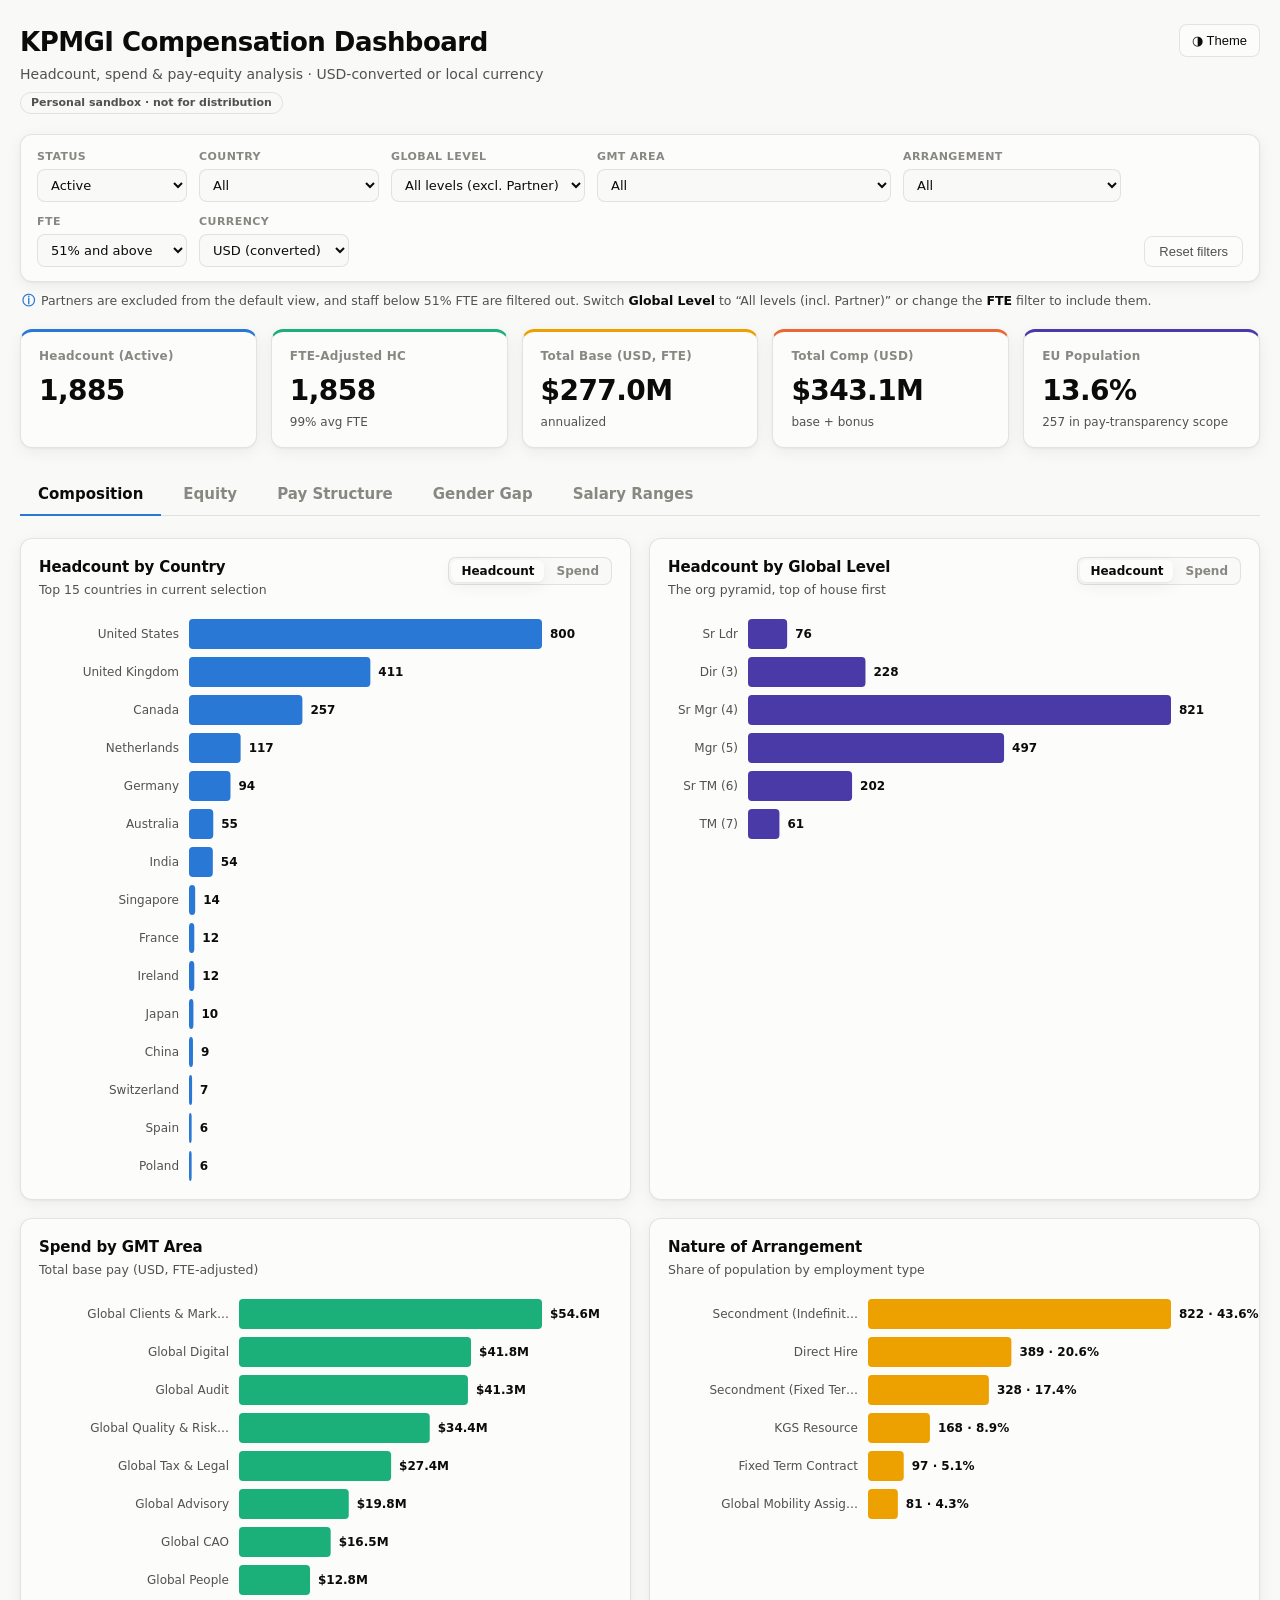
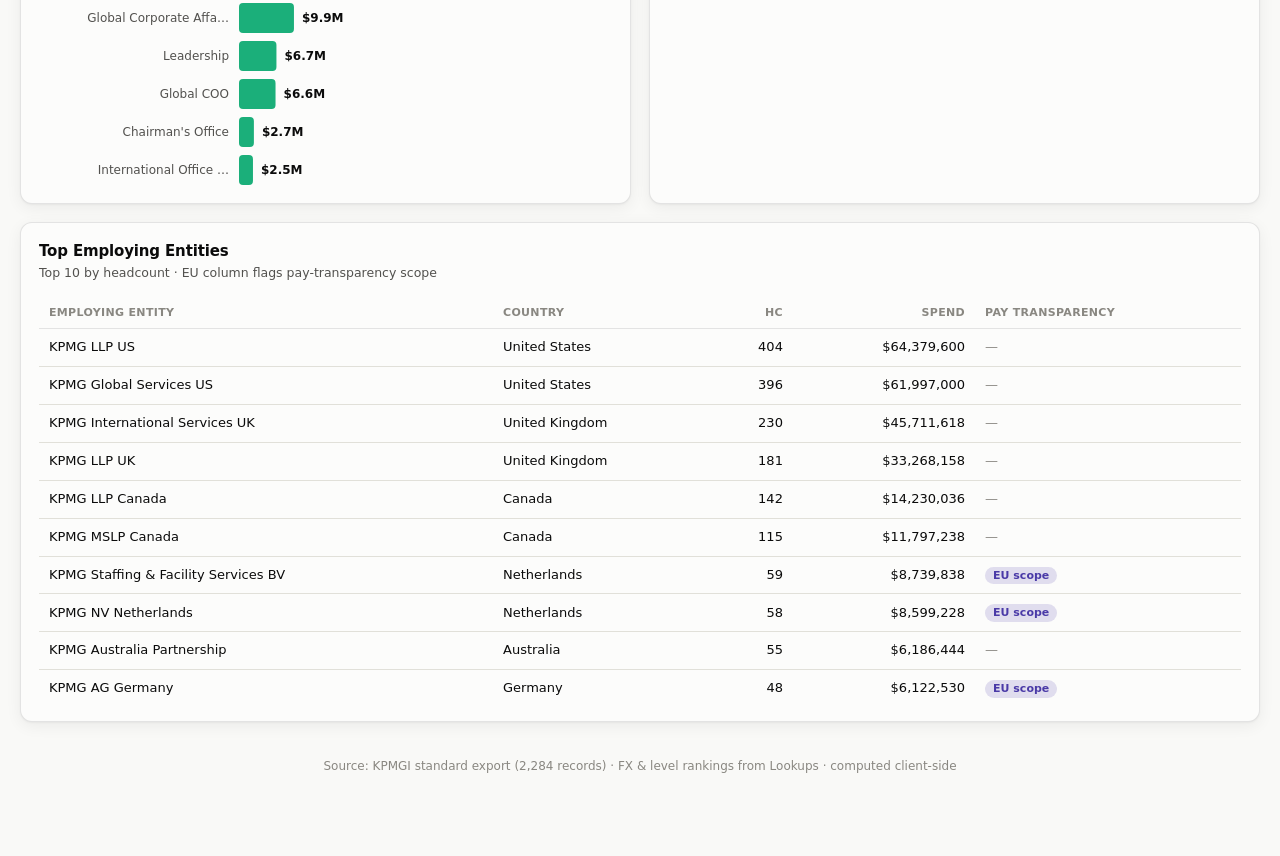
==== compensation-dashboard.html @ b1a1afe9 "Add placeholder salary ranges + Salary Ranges tab; compa-ratio on midpoint Adds mock min/midpoint/ma" ====
<!DOCTYPE html>
<html lang="en">
<head>
<meta charset="UTF-8">
<meta name="viewport" content="width=device-width, initial-scale=1.0">
<title>KPMGI Compensation Dashboard</title>
<style>
:root{
  --surface-1:#fcfcfb; --page:#f9f9f7;
  --text-primary:#0b0b0b; --text-secondary:#52514e; --muted:#898781;
  --grid:#e1e0d9; --axis:#c3c2b7; --border:rgba(11,11,11,0.10);
  --series-1:#2a78d6; --series-2:#1baf7a; --series-3:#eda100; --series-4:#008300;
  --series-5:#4a3aa7; --series-6:#e34948; --series-7:#e87ba4; --series-8:#eb6834;
  --good:#0ca30c; --warning:#fab219; --serious:#ec835a; --critical:#d03b3b;
  --heat:#2a78d6; --shadow:0 1px 2px rgba(0,0,0,.04),0 4px 16px rgba(0,0,0,.06);
}
:root[data-theme="dark"]{
  --surface-1:#1a1a19; --page:#0d0d0d;
  --text-primary:#ffffff; --text-secondary:#c3c2b7; --muted:#898781;
  --grid:#2c2c2a; --axis:#383835; --border:rgba(255,255,255,0.10);
  --series-1:#3987e5; --series-2:#199e70; --series-3:#c98500; --series-4:#008300;
  --series-5:#9085e9; --series-6:#e66767; --series-7:#d55181; --series-8:#d95926;
  --heat:#3987e5; --shadow:0 1px 2px rgba(0,0,0,.3),0 4px 16px rgba(0,0,0,.4);
}
@media (prefers-color-scheme:dark){
  :root:not([data-theme="light"]){
    --surface-1:#1a1a19; --page:#0d0d0d;
    --text-primary:#ffffff; --text-secondary:#c3c2b7; --muted:#898781;
    --grid:#2c2c2a; --axis:#383835; --border:rgba(255,255,255,0.10);
    --series-1:#3987e5; --series-2:#199e70; --series-3:#c98500; --series-4:#008300;
    --series-5:#9085e9; --series-6:#e66767; --series-7:#d55181; --series-8:#d95926;
    --heat:#3987e5; --shadow:0 1px 2px rgba(0,0,0,.3),0 4px 16px rgba(0,0,0,.4);
  }
}
*{box-sizing:border-box;margin:0;padding:0}
body{font-family:system-ui,-apple-system,"Segoe UI",sans-serif;background:var(--page);
  color:var(--text-primary);line-height:1.45;-webkit-font-smoothing:antialiased;}
.wrap{max-width:1280px;margin:0 auto;padding:24px 20px 80px;}
header{display:flex;justify-content:space-between;align-items:flex-start;gap:16px;flex-wrap:wrap;margin-bottom:4px;}
h1{font-size:26px;font-weight:700;letter-spacing:-.02em;}
.sub{color:var(--text-secondary);font-size:14px;margin-top:2px;}
.pill{display:inline-block;font-size:11px;font-weight:600;color:var(--text-secondary);
  border:1px solid var(--border);border-radius:99px;padding:2px 10px;margin-top:8px;}
.theme-btn{background:var(--surface-1);border:1px solid var(--border);border-radius:8px;
  color:var(--text-primary);font-size:13px;padding:8px 12px;cursor:pointer;font-weight:500;}
.theme-btn:hover{border-color:var(--axis);}

/* filters */
.filters{display:flex;gap:12px;flex-wrap:wrap;align-items:flex-end;margin:20px 0 8px;
  background:var(--surface-1);border:1px solid var(--border);border-radius:12px;padding:14px 16px;box-shadow:var(--shadow);}
.field{display:flex;flex-direction:column;gap:4px;}
.field label{font-size:11px;font-weight:600;color:var(--muted);text-transform:uppercase;letter-spacing:.04em;}
.field select{font-family:inherit;font-size:13px;color:var(--text-primary);background:var(--page);
  border:1px solid var(--border);border-radius:8px;padding:7px 9px;min-width:150px;cursor:pointer;}
.field select:focus{outline:2px solid var(--series-1);outline-offset:1px;}
.reset{margin-left:auto;align-self:flex-end;}
.reset button{background:none;border:1px solid var(--border);border-radius:8px;color:var(--text-secondary);
  font-size:13px;padding:7px 14px;cursor:pointer;font-weight:500;}
.reset button:hover{border-color:var(--critical);color:var(--critical);}
.filter-note{font-size:12.5px;color:var(--text-secondary);margin:10px 2px 0;line-height:1.5;}
.filter-note span{color:var(--series-1);font-weight:700;margin-right:2px;}
.filter-note b{color:var(--text-primary);font-weight:600;}
.curnote-on{border-left:3px solid var(--good);padding-left:10px;}
.curnote-on span{color:var(--good);}
.curnote-warn{border-left:3px solid var(--warning);padding-left:10px;}
.curnote-warn span{color:var(--serious);}

/* KPIs */
.kpis{display:grid;grid-template-columns:repeat(5,1fr);gap:14px;margin:18px 0 26px;}
.kpi{background:var(--surface-1);border:1px solid var(--border);border-radius:12px;padding:16px 18px;box-shadow:var(--shadow);}
.kpi .k-label{font-size:12px;color:var(--muted);font-weight:600;letter-spacing:.02em;}
.kpi .k-val{font-size:28px;font-weight:700;letter-spacing:-.02em;margin-top:6px;}
.kpi .k-sub{font-size:12px;color:var(--text-secondary);margin-top:2px;}
.accent-1{border-top:3px solid var(--series-1);} .accent-2{border-top:3px solid var(--series-2);}
.accent-3{border-top:3px solid var(--series-3);} .accent-5{border-top:3px solid var(--series-5);}
.accent-8{border-top:3px solid var(--series-8);}

/* tabs */
.tabs{display:flex;gap:4px;border-bottom:1px solid var(--border);margin-bottom:22px;}
.tab{background:none;border:none;font-family:inherit;font-size:15px;font-weight:600;color:var(--muted);
  padding:11px 18px;cursor:pointer;border-bottom:2px solid transparent;margin-bottom:-1px;}
.tab.active{color:var(--text-primary);border-bottom-color:var(--series-1);}
.tab:hover{color:var(--text-secondary);}
.panel{display:none;} .panel.active{display:block;}

/* cards / grid */
.grid{display:grid;gap:18px;}
.g2{grid-template-columns:1fr 1fr;} .g1{grid-template-columns:1fr;}
.card{background:var(--surface-1);border:1px solid var(--border);border-radius:12px;padding:18px 18px 14px;box-shadow:var(--shadow);}
.card h3{font-size:15px;font-weight:700;letter-spacing:-.01em;}
.card .desc{font-size:12.5px;color:var(--text-secondary);margin-top:2px;margin-bottom:14px;}
.card-head{display:flex;justify-content:space-between;align-items:flex-start;gap:10px;}
.toggle{display:flex;gap:2px;background:var(--page);border:1px solid var(--border);border-radius:8px;padding:2px;}
.toggle button{background:none;border:none;font-family:inherit;font-size:12px;font-weight:600;color:var(--muted);
  padding:4px 10px;border-radius:6px;cursor:pointer;}
.toggle button.on{background:var(--surface-1);color:var(--text-primary);box-shadow:var(--shadow);}

/* svg chart */
svg{display:block;width:100%;overflow:visible;}
.bar-label,.axis-label,.val-label{font-size:12px;fill:var(--text-secondary);font-family:inherit;}
.val-label{fill:var(--text-primary);font-weight:600;font-variant-numeric:tabular-nums;}
.axis-tick{font-size:11px;fill:var(--muted);font-variant-numeric:tabular-nums;}
.gridline{stroke:var(--grid);stroke-width:1;}
.bar-rect{transition:opacity .12s;}
.bar-rect:hover{opacity:.82;}

/* table */
.tscroll{overflow-x:auto;}
table{width:100%;border-collapse:collapse;font-size:13px;}
th{text-align:left;font-size:11px;font-weight:600;color:var(--muted);text-transform:uppercase;
  letter-spacing:.03em;padding:8px 10px;border-bottom:1px solid var(--border);white-space:nowrap;}
td{padding:9px 10px;border-bottom:1px solid var(--grid);font-variant-numeric:tabular-nums;}
tr:last-child td{border-bottom:none;}
td.num,th.num{text-align:right;}
tbody tr:hover{background:var(--page);}
.tag{display:inline-block;font-size:11px;font-weight:600;padding:1px 8px;border-radius:99px;}
.tag-eu{background:color-mix(in srgb,var(--series-5) 16%,transparent);color:var(--series-5);}
.tag-flag{background:color-mix(in srgb,var(--critical) 16%,transparent);color:var(--critical);}
.tag-ok{background:color-mix(in srgb,var(--good) 16%,transparent);color:var(--good);}

/* heatmap */
.heat-cell{stroke:var(--surface-1);stroke-width:2;}
.heat-val{font-size:10.5px;fill:var(--text-primary);font-variant-numeric:tabular-nums;font-weight:600;}
.heat-hd{font-size:10.5px;fill:var(--muted);}
.legend{display:flex;gap:16px;flex-wrap:wrap;align-items:center;margin-top:12px;font-size:12px;color:var(--text-secondary);}
.legend .li{display:flex;align-items:center;gap:6px;}
.swatch{width:12px;height:12px;border-radius:3px;}

/* tooltip */
#tip{position:fixed;pointer-events:none;z-index:50;background:var(--surface-1);border:1px solid var(--border);
  border-radius:8px;box-shadow:var(--shadow);padding:8px 11px;font-size:12.5px;color:var(--text-primary);
  opacity:0;transition:opacity .1s;max-width:260px;}
#tip .t-t{font-weight:700;margin-bottom:2px;} #tip .t-r{color:var(--text-secondary);}
.empty{color:var(--muted);font-size:13px;padding:20px 4px;}
.caveat{background:color-mix(in srgb,var(--warning) 12%,transparent);border:1px solid color-mix(in srgb,var(--warning) 40%,transparent);
  border-radius:10px;padding:12px 14px;font-size:12.5px;color:var(--text-secondary);margin-bottom:20px;}
.caveat b{color:var(--text-primary);}
.caveat-alert{background:color-mix(in srgb,var(--critical) 10%,transparent);border-color:color-mix(in srgb,var(--critical) 45%,transparent);}
.defbox{background:var(--surface-1);border:1px solid var(--border);border-left:3px solid var(--series-1);
  border-radius:12px;padding:16px 18px;margin-bottom:18px;box-shadow:var(--shadow);}
.defbox-h{font-size:12px;font-weight:700;letter-spacing:.04em;text-transform:uppercase;color:var(--text-secondary);margin-bottom:9px;}
.defbox ul{margin:0;padding-left:18px;display:flex;flex-direction:column;gap:7px;}
.defbox li{font-size:13px;color:var(--text-secondary);line-height:1.5;}
.defbox li b{color:var(--text-primary);font-weight:600;}
.defbox-note{margin-top:11px;font-size:12px;color:var(--muted);line-height:1.5;border-top:1px solid var(--grid);padding-top:10px;}
.subhead{font-size:17px;font-weight:700;letter-spacing:-.01em;margin:26px 2px 14px;}
.foot{margin-top:36px;font-size:12px;color:var(--muted);text-align:center;}
@media(max-width:900px){.kpis{grid-template-columns:repeat(2,1fr)}.g2{grid-template-columns:1fr}}
</style>
</head>
<body>
<div class="wrap">
  <header>
    <div>
      <h1>KPMGI Compensation Dashboard</h1>
      <div class="sub">Headcount, spend & pay-equity analysis · USD-converted or local currency</div>
      <span class="pill" id="ctxPill">Personal sandbox · not for distribution</span>
    </div>
    <button class="theme-btn" id="themeBtn">◑ Theme</button>
  </header>

  <div class="filters" id="filters">
    <div class="field"><label>Status</label><select id="f-status"></select></div>
    <div class="field"><label>Country</label><select id="f-country"></select></div>
    <div class="field"><label>Global Level</label><select id="f-level"></select></div>
    <div class="field"><label>GMT Area</label><select id="f-gmt"></select></div>
    <div class="field"><label>Arrangement</label><select id="f-arr"></select></div>
    <div class="field"><label>FTE</label><select id="f-fte"></select></div>
    <div class="field"><label>Currency</label><select id="f-cur"></select></div>
    <div class="reset"><button id="resetBtn">Reset filters</button></div>
  </div>
  <p class="filter-note"><span aria-hidden="true">ⓘ</span> Partners are excluded from the default view, and staff below 51% FTE are filtered out.
    Switch <b>Global Level</b> to “All levels (incl. Partner)” or change the <b>FTE</b> filter to include them.</p>
  <p class="filter-note" id="curnote" style="display:none"></p>

  <div class="kpis" id="kpis"></div>

  <div class="tabs">
    <button class="tab active" data-tab="comp">Composition</button>
    <button class="tab" data-tab="equity">Equity</button>
    <button class="tab" data-tab="structure">Pay Structure</button>
    <button class="tab" data-tab="gender">Gender Gap</button>
    <button class="tab" data-tab="ranges">Salary Ranges</button>
  </div>

  <!-- COMPOSITION -->
  <div class="panel active" id="panel-comp">
    <div class="grid g2" style="margin-bottom:18px;">
      <div class="card">
        <div class="card-head">
          <div><h3>Headcount by Country</h3><div class="desc">Top 15 countries in current selection</div></div>
          <div class="toggle" id="tg-country">
            <button class="on" data-m="hc">Headcount</button><button data-m="spend">Spend</button>
          </div>
        </div>
        <div id="chart-country"></div>
      </div>
      <div class="card">
        <div class="card-head">
          <div><h3>Headcount by Global Level</h3><div class="desc">The org pyramid, top of house first</div></div>
          <div class="toggle" id="tg-level">
            <button class="on" data-m="hc">Headcount</button><button data-m="spend">Spend</button>
          </div>
        </div>
        <div id="chart-level"></div>
      </div>
    </div>
    <div class="grid g2" style="margin-bottom:18px;">
      <div class="card">
        <h3>Spend by GMT Area</h3><div class="desc">Total base pay (USD, FTE-adjusted)</div>
        <div id="chart-gmt"></div>
      </div>
      <div class="card">
        <h3>Nature of Arrangement</h3><div class="desc">Share of population by employment type</div>
        <div id="chart-arr"></div>
      </div>
    </div>
    <div class="card">
      <h3>Top Employing Entities</h3>
      <div class="desc">Top 10 by headcount · EU column flags pay-transparency scope</div>
      <div id="tbl-entities"></div>
    </div>
  </div>

  <!-- EQUITY -->
  <div class="panel" id="panel-equity">
    <div class="caveat"><b>⚠ Caveat.</b> Equity views compare normalized USD pay across levels and countries.
      Global Level is the primary equalizer but does not capture within-level tenure or scope. Treat outliers as
      candidates for human review, not verdicts.</div>
    <div class="card" style="margin-bottom:18px;">
      <h3>Pay Distribution by Global Level</h3>
      <div class="desc">Base pay in the selected currency. Box = P25–P75, whisker = P10–P90, line = median, ◆ = mean</div>
      <div id="chart-box"></div>
    </div>
    <div class="card" style="margin-bottom:18px;">
      <h3>Median Base Pay — Country × Level</h3>
      <div class="desc">Median base pay (selected currency). Darker = higher. Top 10 countries by headcount · blank = no data</div>
      <div id="chart-heat"></div>
    </div>
    <h2 class="subhead">Pay Inversion &amp; Compression</h2>
    <div class="defbox">
      <div class="defbox-h">How to read these three</div>
      <ul>
        <li><b>Level inversion (structural flag).</b> An individual's base exceeds the <b>median actual base of the level directly above</b>, within the same country and function (GMT area). A cohort-level signal of structural pressure — not, on its own, a confirmed person-level inversion.</li>
        <li><b>Person-level inversion (the textbook case).</b> A report out-earns <b>their own performance manager</b> — the pay relationship actually flips. The clearest, most defensible inversion signal.</li>
        <li><b>Compression (the milder cousin).</b> Differentials narrow below what the structure intends <i>without</i> flipping — e.g. a manager paid less than 1.15× their reports' median.</li>
      </ul>
      <div class="defbox-note">All three compare pay <b>within the same country only</b> — cross-border pairs aren't comparable across differing markets and FX. Tests use <b>median actual base</b> as the comparator (placeholder salary bands power the separate Salary Ranges tab); adjacent pay ranges are designed to overlap, so the meaningful bar is the level-above <i>median</i>, not its minimum. A level-inversion flag can occur while the person still earns less than their own manager, which is why it and the person-level test are shown separately.</div>
    </div>
    <div class="card" style="margin-bottom:18px;">
      <h3>Level Inversion — structural flag</h3>
      <div class="desc">Active base exceeds the median of the level directly above, within the same country &amp; function. Comparison cohorts smaller than 5 are skipped as unreliable. Top 15 by gap.</div>
      <div id="tbl-inv"></div>
    </div>
    <div class="card" style="margin-bottom:18px;">
      <h3>Person-Level Inversion — report out-earns their manager</h3>
      <div class="desc">Active employees whose base exceeds their own performance manager's base, same country only — a genuine pay-relationship flip. Top 15 by gap.</div>
      <div id="tbl-pinv"></div>
    </div>
    <div class="card">
      <h3>Compression — manager vs their reports</h3>
      <div class="desc">Top 15 managers by # of same-country reports. Flag = manager base &lt; 1.15× those reports' median (differential compressed, not inverted).</div>
      <div id="tbl-mgr"></div>
    </div>
  </div>

  <!-- PAY STRUCTURE -->
  <div class="panel" id="panel-structure">
    <div class="defbox">
      <div class="defbox-h">Pay structure &amp; internal equity</div>
      <ul>
        <li><b>Level-progression differentials.</b> Median % step-up in base from each level to the one above, computed <i>within each country</i> then aggregated across them. Healthy structures keep consistent differentials; a thin or negative step signals compression or inversion at the cohort scale.</li>
        <li><b>Pay mix (bonus leverage).</b> Bonus as a share of base by level. Variable pay should lever up with seniority.</li>
        <li><b>Compa-ratio spread.</b> Each person's base ÷ the <b>midpoint of their salary band</b> (see the Salary Ranges tab). Centred on 1.0 when pay tracks the midpoint — the <i>width</i> of the spread shows how tightly each level is managed; below 0.8 or above 1.2 are outliers worth review.</li>
      </ul>
      <div class="defbox-note">Compa-ratio now uses the <b>placeholder band midpoints</b> from the Salary Ranges tab; differentials use median actual base within each country (countries with ≥ 3 people at both adjacent levels). Both are FX-invariant.</div>
    </div>
    <div class="grid g2" style="margin-bottom:18px;">
      <div class="card">
        <h3>Level-Progression Differentials</h3>
        <div class="desc">Median base uplift from each level to the next, aggregated across countries. Amber = compressed (&lt; 10%), red = inverted (&lt; 0%).</div>
        <div id="chart-ladder"></div>
      </div>
      <div class="card">
        <h3>Pay Mix — Bonus Leverage</h3>
        <div class="desc">Median bonus as a percentage of base, by level. Leverage should rise with seniority.</div>
        <div id="chart-bonus"></div>
      </div>
    </div>
    <div class="card">
      <h3>Compa-Ratio Spread</h3>
      <div class="desc">Base ÷ country-and-level median, distributed by level. Box = P25–P75, whisker = P10–P90, line = median; dashed 1.0× reference.</div>
      <div id="chart-compa"></div>
    </div>
  </div>

  <!-- GENDER GAP (placeholder) -->
  <div class="panel" id="panel-gender">
    <div class="caveat caveat-alert">
      <b>⚠ Placeholder data — not for reporting.</b> Gender is <b>not</b> in the source export; it is <b>inferred from first names as a best guess</b> (several names are unisex) purely to demonstrate the EU Pay Transparency views. Because the inferred gender has no real relationship to how pay was set, the gaps below sit near zero <i>by construction</i> — feed <b>real HR gender data</b> and these same views surface actual gaps. The Directive flags unexplained gaps above <b>5%</b> within a category of worker.
    </div>
    <div class="kpis" id="gkpis"></div>
    <div class="grid g2" style="margin:20px 0 18px;">
      <div class="card">
        <h3>Gender Pay Gap by Level</h3>
        <div class="desc">Median base gap = (male − female) ÷ male. Positive = men paid more. Dashed lines mark the ±5% Directive threshold; needs ≥ 5 of each gender.</div>
        <div id="chart-gap"></div>
      </div>
      <div class="card">
        <h3>Women's Representation by Level</h3>
        <div class="desc">Share of women at each level — the leadership pipeline. Dashed line = 50% parity.</div>
        <div id="chart-rep"></div>
      </div>
    </div>
    <div class="card">
      <h3>Representation Across Pay Quartiles</h3>
      <div class="desc">Population split into four equal-size pay bands (Q1 lowest → Q4 highest); share of women in each. Dashed line = 50% parity. This quartile breakdown is explicitly required by the EU Pay Transparency Directive.</div>
      <div id="chart-quart"></div>
    </div>
  </div>

  <!-- SALARY RANGES (placeholder) -->
  <div class="panel" id="panel-ranges">
    <div class="caveat caveat-alert">
      <b>⚠ Placeholder bands — illustrative only.</b> Salary ranges are <b>not</b> in the source export. A mock <b>min / midpoint / max</b> band is generated per country × level (midpoint ≈ the cohort's rounded median; edges near its 5th/95th percentiles), so the structure is realistic but invented. Replace with your real grade ranges and every view below — plus the compa-ratio on the Pay Structure tab — becomes exact.
    </div>
    <div class="kpis" id="rkpis"></div>
    <div class="grid g2" style="margin:20px 0 18px;">
      <div class="card">
        <h3>Range Penetration by Level</h3>
        <div class="desc">(base − min) ÷ (max − min): where staff sit in their band. Dashed lines mark min (0%), midpoint (50%), max (100%). Box = P25–P75, whisker = P10–P90.</div>
        <div id="chart-penet"></div>
      </div>
      <div class="card">
        <h3>Band Position by Level</h3>
        <div class="desc">Share below minimum (green-circle / underpaid), in range, and above maximum (red-circle / over-range) at each level.</div>
        <div id="chart-band"></div>
        <div class="legend">
          <div class="li"><span class="swatch" style="background:var(--serious)"></span>Below min</div>
          <div class="li"><span class="swatch" style="background:color-mix(in srgb,var(--good) 55%,transparent)"></span>In range</div>
          <div class="li"><span class="swatch" style="background:var(--critical)"></span>Above max</div>
        </div>
      </div>
    </div>
    <div class="card">
      <h3>Salary Range Structure</h3>
      <div class="desc">Min–midpoint–max band per level with the actual median marked. Bands are country-specific — select a single Country to view them.</div>
      <div id="chart-rangestruct"></div>
    </div>
  </div>

  <div class="foot">Source: KPMGI standard export (<span id="foot-n"></span> records) · FX & level rankings from Lookups · computed client-side</div>
</div>
<div id="tip"></div>

<script>
const DATA={"fx":{"AED":0.27,"AUD":0.66,"BRL":0.2,"CAD":0.73,"CHF":1.13,"CNY":0.14,"EUR":1.09,"GBP":1.27,"HUF":0.0028,"INR":0.012,"JPY":0.0064,"KRW":0.00075,"KWD":3.25,"PLN":0.25,"RON":0.22,"RSD":0.0093,"SGD":0.74,"TWD":0.031,"USD":1,"UYU":0.025,"ZAR":0.053},"eu":["Belgium","Croatia","Cyprus","France","Germany","Hungary","Ireland","Italy","Luxembourg","Netherlands","Poland","Romania","Spain"],"levels":[["Partner",1,"Part"],["Senior Leader",2,"Sr Ldr"],["Director or equivalent (3)",3,"Dir (3)"],["Senior Manager or equivalent (4)",4,"Sr Mgr (4)"],["Manager or equivalent (5)",5,"Mgr (5)"],["Senior Team Member or equivalent (6)",6,"Sr TM (6)"],["Team member or equivalent (7)",7,"TM (7)"]],"rows":[{"id":"KPMG10000000","country":"United States","status":"Active","level":"Partner","gmt":"Global Clients & Markets","cc":"CC-1003","entity":"KPMG LLP US","arr":"Global Mobility Assignment","pmid":"KPMG10000027","pm":"Nora Wang","gender":"M","cur":"USD","fte":100,"base":483000,"comp":662700,"baseUsd":483000,"compUsd":662700},{"id":"KPMG10000001","country":"United States","status":"Active","level":"Partner","gmt":"Global Advisory","cc":"CC-1079","entity":"KPMG Global Services US","arr":"Secondment (Fixed Term)","pmid":"KPMG10000043","pm":"Niko Nguyen","gender":"F","cur":"USD","fte":100,"base":317000,"comp":488900,"baseUsd":317000,"compUsd":488900},{"id":"KPMG10000002","country":"United States","status":"Active","level":"Partner","gmt":"Global Tax & Legal","cc":"CC-1071","entity":"KPMG LLP US","arr":"Global Mobility Assignment","pmid":"KPMG10000000","pm":"Hiroshi Lindgren","gender":"F","cur":"USD","fte":100,"base":400000,"comp":584200,"baseUsd":400000,"compUsd":584200},{"id":"KPMG10000003","country":"United States","status":"Active","level":"Partner","gmt":"Global Advisory","cc":"CC-1028","entity":"KPMG LLP US","arr":"Secondment (Fixed Term)","pmid":"KPMG10000012","pm":"Layla Silva","gender":"M","cur":"USD","fte":50,"base":351000,"comp":561500,"baseUsd":351000,"compUsd":561500},{"id":"KPMG10000004","country":"United States","status":"Active","level":"Partner","gmt":"Global Advisory","cc":"CC-1033","entity":"KPMG LLP US","arr":"Secondment (Fixed Term)","pmid":"KPMG10000015","pm":"Ravi Cohen","gender":"M","cur":"USD","fte":100,"base":551000,"comp":752400,"baseUsd":551000,"compUsd":752400},{"id":"KPMG10000005","country":"United States","status":"Active","level":"Partner","gmt":"Global Clients & Markets","cc":"CC-1068","entity":"KPMG LLP US","arr":"Secondment (Indefinite)","pmid":"KPMG10000022","pm":"David Tanaka","gender":"M","cur":"USD","fte":100,"base":470000,"comp":749400,"baseUsd":470000,"compUsd":749400},{"id":"KPMG10000006","country":"United States","status":"Active","level":"Partner","gmt":"Global Audit","cc":"CC-1007","entity":"KPMG LLP US","arr":"Secondment (Indefinite)","pmid":"KPMG10000010","pm":"Eva Andersen","gender":"M","cur":"USD","fte":100,"base":486000,"comp":763200,"baseUsd":486000,"compUsd":763200},{"id":"KPMG10000007","country":"United States","status":"Active","level":"Partner","gmt":"Global Digital","cc":"CC-1013","entity":"KPMG LLP US","arr":"Secondment (Indefinite)","pmid":"KPMG10000005","pm":"Pavel Walker","gender":"F","cur":"USD","fte":100,"base":535000,"comp":776500,"baseUsd":535000,"compUsd":776500},{"id":"KPMG10000008","country":"United States","status":"Active","level":"Partner","gmt":"Global Digital","cc":"CC-1049","entity":"KPMG Global Services US","arr":"Direct Hire","pmid":"KPMG10000032","pm":"Niko Ahmed","gender":"M","cur":"USD","fte":100,"base":487000,"comp":788700,"baseUsd":487000,"compUsd":788700},{"id":"KPMG10000009","country":"United States","status":"Active","level":"Partner","gmt":"Global Clients & Markets","cc":"CC-1030","entity":"KPMG Global Services US","arr":"Secondment (Indefinite)","pmid":"KPMG10000041","pm":"Yuki Walker","gender":"F","cur":"USD","fte":100,"base":383000,"comp":530100,"baseUsd":383000,"compUsd":530100},{"id":"KPMG10000010","country":"United States","status":"Active","level":"Partner","gmt":"Global Corporate Affairs","cc":"CC-1009","entity":"KPMG LLP US","arr":"Secondment (Fixed Term)","pmid":"KPMG10000037","pm":"Lina Johnson","gender":"F","cur":"USD","fte":100,"base":383000,"comp":569700,"baseUsd":383000,"compUsd":569700},{"id":"KPMG10000011","country":"United States","status":"Active","level":"Partner","gmt":"Global Audit","cc":"CC-1043","entity":"KPMG LLP US","arr":"Global Mobility Assignment","pmid":"KPMG10000043","pm":"Niko Nguyen","gender":"M","cur":"USD","fte":100,"base":449000,"comp":754600,"baseUsd":449000,"compUsd":754600},{"id":"KPMG10000012","country":"United States","status":"Active","level":"Partner","gmt":"Global Clients & Markets","cc":"CC-1055","entity":"KPMG LLP US","arr":"Secondment (Indefinite)","pmid":"KPMG10000008","pm":"David Brown","gender":"F","cur":"USD","fte":100,"base":588000,"comp":845300,"baseUsd":588000,"compUsd":845300},{"id":"KPMG10000013","country":"United States","status":"Active","level":"Partner","gmt":"Global Clients & Markets","cc":"CC-1031","entity":"KPMG Global Services US","arr":"Secondment (Indefinite)","pmid":"KPMG10000006","pm":"Chen Patel","gender":"F","cur":"USD","fte":80,"base":586000,"comp":1007800,"baseUsd":586000,"compUsd":1007800},{"id":"KPMG10000014","country":"United States","status":"Active","level":"Partner","gmt":"Global Tax & Legal","cc":"CC-1033","entity":"KPMG LLP US","arr":"Secondment (Fixed Term)","pmid":"KPMG10000007","pm":"Aisha DaSilva","gender":"M","cur":"USD","fte":100,"base":293000,"comp":425600,"baseUsd":293000,"compUsd":425600},{"id":"KPMG10000015","country":"United States","status":"Active","level":"Partner","gmt":"Global Digital","cc":"CC-1038","entity":"KPMG Global Services US","arr":"Fixed Term Contract","pmid":"KPMG10000036","pm":"Aiden Becker","gender":"M","cur":"USD","fte":100,"base":446000,"comp":779200,"baseUsd":446000,"compUsd":779200},{"id":"KPMG10000016","country":"United States","status":"Active","level":"Partner","gmt":"Global Tax & Legal","cc":"CC-1021","entity":"KPMG LLP US","arr":"Secondment (Indefinite)","pmid":"KPMG10000011","pm":"Hiroshi Kowalski","gender":"F","cur":"USD","fte":100,"base":411000,"comp":723400,"baseUsd":411000,"compUsd":723400},{"id":"KPMG10000017","country":"United States","status":"Active","level":"Partner","gmt":"Global Digital","cc":"CC-1054","entity":"KPMG LLP US","arr":"Secondment (Indefinite)","pmid":"KPMG10000035","pm":"Aiden Cohen","gender":"M","cur":"USD","fte":100,"base":426000,"comp":760600,"baseUsd":426000,"compUsd":760600},{"id":"KPMG10000018","country":"United States","status":"Active","level":"Partner","gmt":"Global CAO","cc":"CC-1031","entity":"KPMG Global Services US","arr":"KGS Resource","pmid":"KPMG10000037","pm":"Lina Johnson","gender":"M","cur":"USD","fte":100,"base":579000,"comp":1035200,"baseUsd":579000,"compUsd":1035200},{"id":"KPMG10000019","country":"United States","status":"Active","level":"Partner","gmt":"Global Digital","cc":"CC-1002","entity":"KPMG Global Services US","arr":"Secondment (Fixed Term)","pmid":"KPMG10000004","pm":"Bashar Rossi","gender":"M","cur":"USD","fte":100,"base":500000,"comp":849500,"baseUsd":500000,"compUsd":849500},{"id":"KPMG10000020","country":"United States","status":"Active","level":"Partner","gmt":"Global Clients & Markets","cc":"CC-1017","entity":"KPMG Global Services US","arr":"Secondment (Indefinite)","pmid":"KPMG10000015","pm":"Ravi Cohen","gender":"F","cur":"USD","fte":100,"base":532000,"comp":908400,"baseUsd":532000,"compUsd":908400},{"id":"KPMG10000021","country":"United States","status":"Active","level":"Partner","gmt":"Global COO","cc":"CC-1014","entity":"KPMG LLP US","arr":"Secondment (Fixed Term)","pmid":"KPMG10000001","pm":"Sarah Smith","gender":"M","cur":"USD","fte":100,"base":452000,"comp":831700,"baseUsd":452000,"compUsd":831700},{"id":"KPMG10000022","country":"United States","status":"Active","level":"Partner","gmt":"Global Advisory","cc":"CC-1072","entity":"KPMG LLP US","arr":"Secondment (Indefinite)","pmid":"KPMG10000045","pm":"Aiden Beaumont","gender":"M","cur":"USD","fte":100,"base":408000,"comp":694900,"baseUsd":408000,"compUsd":694900},{"id":"KPMG10000023","country":"United States","status":"Active","level":"Partner","gmt":"Global CAO","cc":"CC-1031","entity":"KPMG LLP US","arr":"Secondment (Indefinite)","pmid":"KPMG10000020","pm":"Camila Lindgren","gender":"M","cur":"USD","fte":100,"base":504000,"comp":790800,"baseUsd":504000,"compUsd":790800},{"id":"KPMG10000024","country":"United States","status":"Active","level":"Partner","gmt":"Global COO","cc":"CC-1060","entity":"KPMG Global Services US","arr":"Secondment (Indefinite)","pmid":"KPMG10000004","pm":"Bashar Rossi","gender":"M","cur":"USD","fte":100,"base":391000,"comp":697000,"baseUsd":391000,"compUsd":697000},{"id":"KPMG10000025","country":"United States","status":"Active","level":"Partner","gmt":"Global Clients & Markets","cc":"CC-1035","entity":"KPMG Global Services US","arr":"Direct Hire","pmid":"KPMG10000001","pm":"Sarah Smith","gender":"M","cur":"USD","fte":100,"base":502000,"comp":748000,"baseUsd":502000,"compUsd":748000},{"id":"KPMG10000026","country":"United States","status":"Active","level":"Partner","gmt":"Global Audit","cc":"CC-1061","entity":"KPMG LLP US","arr":"Direct Hire","pmid":"KPMG10000009","pm":"Nora Brown","gender":"M","cur":"USD","fte":100,"base":577000,"comp":961400,"baseUsd":577000,"compUsd":961400},{"id":"KPMG10000027","country":"United States","status":"Active","level":"Partner","gmt":"Global Digital","cc":"CC-1078","entity":"KPMG LLP US","arr":"Direct Hire","pmid":"KPMG10000030","pm":"Yuki DaSilva","gender":"F","cur":"USD","fte":100,"base":521000,"comp":860200,"baseUsd":521000,"compUsd":860200},{"id":"KPMG10000028","country":"United States","status":"Active","level":"Partner","gmt":"Global CAO","cc":"CC-1034","entity":"KPMG LLP US","arr":"Secondment (Indefinite)","pmid":"KPMG10000005","pm":"Pavel Walker","gender":"M","cur":"USD","fte":100,"base":357000,"comp":606700,"baseUsd":357000,"compUsd":606700},{"id":"KPMG10000029","country":"United States","status":"Active","level":"Partner","gmt":"Global Audit","cc":"CC-1002","entity":"KPMG Global Services US","arr":"Secondment (Fixed Term)","pmid":"KPMG10000040","pm":"Emma DaSilva","gender":"F","cur":"USD","fte":100,"base":438000,"comp":612600,"baseUsd":438000,"compUsd":612600},{"id":"KPMG10000030","country":"United States","status":"Active","level":"Partner","gmt":"Global Advisory","cc":"CC-1011","entity":"KPMG Global Services US","arr":"Secondment (Indefinite)","pmid":"KPMG10000001","pm":"Sarah Smith","gender":"F","cur":"USD","fte":100,"base":393000,"comp":597400,"baseUsd":393000,"compUsd":597400},{"id":"KPMG10000031","country":"United States","status":"Active","level":"Partner","gmt":"Global Clients & Markets","cc":"CC-1070","entity":"KPMG Global Services US","arr":"Secondment (Indefinite)","pmid":"KPMG10000022","pm":"David Tanaka","gender":"M","cur":"USD","fte":100,"base":520000,"comp":758000,"baseUsd":520000,"compUsd":758000},{"id":"KPMG10000032","country":"United States","status":"Active","level":"Partner","gmt":"Global Advisory","cc":"CC-1043","entity":"KPMG Global Services US","arr":"Direct Hire","pmid":"KPMG10000042","pm":"Jordan Kowalski","gender":"M","cur":"USD","fte":100,"base":588000,"comp":868500,"baseUsd":588000,"compUsd":868500},{"id":"KPMG10000033","country":"United States","status":"Active","level":"Partner","gmt":"Global Audit","cc":"CC-1019","entity":"KPMG Global Services US","arr":"Direct Hire","pmid":"KPMG10000034","pm":"Marta M\u00fcller","gender":"M","cur":"USD","fte":80,"base":573000,"comp":1018500,"baseUsd":573000,"compUsd":1018500},{"id":"KPMG10000034","country":"United States","status":"Active","level":"Partner","gmt":"Global People","cc":"CC-1069","entity":"KPMG LLP US","arr":"Secondment (Fixed Term)","pmid":"KPMG10000005","pm":"Pavel Walker","gender":"F","cur":"USD","fte":100,"base":309000,"comp":536200,"baseUsd":309000,"compUsd":536200},{"id":"KPMG10000035","country":"United States","status":"Active","level":"Partner","gmt":"Global Digital","cc":"CC-1022","entity":"KPMG LLP US","arr":"Secondment (Fixed Term)","pmid":"KPMG10000016","pm":"Sofia Janssen","gender":"M","cur":"USD","fte":100,"base":378000,"comp":519300,"baseUsd":378000,"compUsd":519300},{"id":"KPMG10000036","country":"United States","status":"Active","level":"Partner","gmt":"Global Audit","cc":"CC-1049","entity":"KPMG Global Services US","arr":"Secondment (Indefinite)","pmid":"KPMG10000029","pm":"Ines Janssen","gender":"M","cur":"USD","fte":100,"base":564000,"comp":950500,"baseUsd":564000,"compUsd":950500},{"id":"KPMG10000037","country":"United States","status":"Active","level":"Partner","gmt":"Global Tax & Legal","cc":"CC-1017","entity":"KPMG LLP US","arr":"Direct Hire","pmid":"KPMG10000041","pm":"Yuki Walker","gender":"F","cur":"USD","fte":100,"base":586000,"comp":1053100,"baseUsd":586000,"compUsd":1053100},{"id":"KPMG10000038","country":"United States","status":"Active","level":"Partner","gmt":"Global Corporate Affairs","cc":"CC-1059","entity":"KPMG LLP US","arr":"Secondment (Indefinite)","pmid":"KPMG10000036","pm":"Aiden Becker","gender":"M","cur":"USD","fte":100,"base":556000,"comp":853800,"baseUsd":556000,"compUsd":853800},{"id":"KPMG10000039","country":"United States","status":"Active","level":"Partner","gmt":"Global Digital","cc":"CC-1008","entity":"KPMG Global Services US","arr":"Direct Hire","pmid":"KPMG10000026","pm":"Alex Costa","gender":"M","cur":"USD","fte":100,"base":493000,"comp":808800,"baseUsd":493000,"compUsd":808800},{"id":"KPMG10000040","country":"United States","status":"Active","level":"Partner","gmt":"Global Tax & Legal","cc":"CC-1056","entity":"KPMG Global Services US","arr":"Direct Hire","pmid":"KPMG10000043","pm":"Niko Nguyen","gender":"F","cur":"USD","fte":100,"base":578000,"comp":979300,"baseUsd":578000,"compUsd":979300},{"id":"KPMG10000041","country":"United States","status":"Active","level":"Partner","gmt":"International Office of General Counsel","cc":"CC-1027","entity":"KPMG LLP US","arr":"Secondment (Indefinite)","pmid":"KPMG10000003","pm":"Lukas Walker","gender":"F","cur":"USD","fte":100,"base":490000,"comp":817300,"baseUsd":490000,"compUsd":817300},{"id":"KPMG10000042","country":"United States","status":"Active","level":"Partner","gmt":"Global Advisory","cc":"CC-1065","entity":"KPMG LLP US","arr":"Secondment (Fixed Term)","pmid":"KPMG10000021","pm":"Sam Lopes","gender":"M","cur":"USD","fte":100,"base":529000,"comp":779900,"baseUsd":529000,"compUsd":779900},{"id":"KPMG10000043","country":"United States","status":"Active","level":"Partner","gmt":"Global Clients & Markets","cc":"CC-1076","entity":"KPMG Global Services US","arr":"Secondment (Fixed Term)","pmid":"KPMG10000024","pm":"Alex Nielsen","gender":"M","cur":"USD","fte":100,"base":437000,"comp":785100,"baseUsd":437000,"compUsd":785100},{"id":"KPMG10000044","country":"United States","status":"Active","level":"Partner","gmt":"Global Clients & Markets","cc":"CC-1016","entity":"KPMG LLP US","arr":"Secondment (Fixed Term)","pmid":"KPMG10000008","pm":"David Brown","gender":"F","cur":"USD","fte":100,"base":315000,"comp":492900,"baseUsd":315000,"compUsd":492900},{"id":"KPMG10000045","country":"United States","status":"Active","level":"Partner","gmt":"Global Digital","cc":"CC-1079","entity":"KPMG LLP US","arr":"Secondment (Fixed Term)","pmid":"KPMG10000015","pm":"Ravi Cohen","gender":"M","cur":"USD","fte":100,"base":442000,"comp":633900,"baseUsd":442000,"compUsd":633900},{"id":"KPMG10000046","country":"United States","status":"Active","level":"Senior Leader","gmt":"Global Digital","cc":"CC-1076","entity":"KPMG LLP US","arr":"Direct Hire","pmid":"KPMG10000013","pm":"Olivia DaSilva","gender":"M","cur":"USD","fte":100,"base":411000,"comp":665800,"baseUsd":411000,"compUsd":665800},{"id":"KPMG10000047","country":"United States","status":"Active","level":"Senior Leader","gmt":"Global Tax & Legal","cc":"CC-1027","entity":"KPMG LLP US","arr":"KGS Resource","pmid":"KPMG10000002","pm":"Priya Janssen","gender":"F","cur":"USD","fte":100,"base":257000,"comp":366200,"baseUsd":257000,"compUsd":366200},{"id":"KPMG10000048","country":"United States","status":"Active","level":"Senior Leader","gmt":"Global Quality & Risk Management","cc":"CC-1041","entity":"KPMG LLP US","arr":"Direct Hire","pmid":"KPMG10000037","pm":"Lina Johnson","gender":"F","cur":"USD","fte":100,"base":247000,"comp":390300,"baseUsd":247000,"compUsd":390300},{"id":"KPMG10000049","country":"United States","status":"Active","level":"Senior Leader","gmt":"Global Quality & Risk Management","cc":"CC-1032","entity":"KPMG LLP US","arr":"Secondment (Indefinite)","pmid":"KPMG10000016","pm":"Sofia Janssen","gender":"F","cur":"USD","fte":100,"base":312000,"comp":433700,"baseUsd":312000,"compUsd":433700},{"id":"KPMG10000050","country":"United States","status":"Active","level":"Senior Leader","gmt":"Global Digital","cc":"CC-1039","entity":"KPMG Global Services US","arr":"Secondment (Fixed Term)","pmid":"KPMG10000029","pm":"Ines Janssen","gender":"F","cur":"USD","fte":50,"base":385000,"comp":575500,"baseUsd":385000,"compUsd":575500},{"id":"KPMG10000051","country":"United States","status":"Active","level":"Senior Leader","gmt":"Global Clients & Markets","cc":"CC-1056","entity":"KPMG Global Services US","arr":"Secondment (Fixed Term)","pmid":"KPMG10000036","pm":"Aiden Becker","gender":"M","cur":"USD","fte":100,"base":389000,"comp":539100,"baseUsd":389000,"compUsd":539100},{"id":"KPMG10000052","country":"United States","status":"Active","level":"Senior Leader","gmt":"Global Audit","cc":"CC-1050","entity":"KPMG LLP US","arr":"Secondment (Fixed Term)","pmid":"KPMG10000045","pm":"Aiden Beaumont","gender":"M","cur":"USD","fte":100,"base":310000,"comp":456000,"baseUsd":310000,"compUsd":456000},{"id":"KPMG10000053","country":"United States","status":"Active","level":"Senior Leader","gmt":"Global Digital","cc":"CC-1012","entity":"KPMG LLP US","arr":"Fixed Term Contract","pmid":"KPMG10000028","pm":"Chen Singh","gender":"F","cur":"USD","fte":100,"base":388000,"comp":551900,"baseUsd":388000,"compUsd":551900},{"id":"KPMG10000054","country":"United States","status":"Active","level":"Senior Leader","gmt":"Global Audit","cc":"CC-1073","entity":"KPMG Global Services US","arr":"Secondment (Fixed Term)","pmid":"KPMG10000025","pm":"Ravi Andersen","gender":"F","cur":"USD","fte":100,"base":330000,"comp":499500,"baseUsd":330000,"compUsd":499500},{"id":"KPMG10000055","country":"United States","status":"Active","level":"Senior Leader","gmt":"Global Advisory","cc":"CC-1028","entity":"KPMG Global Services US","arr":"Direct Hire","pmid":"KPMG10000032","pm":"Niko Ahmed","gender":"F","cur":"USD","fte":100,"base":365000,"comp":477000,"baseUsd":365000,"compUsd":477000},{"id":"KPMG10000056","country":"United States","status":"Active","level":"Senior Leader","gmt":"Global Advisory","cc":"CC-1027","entity":"KPMG LLP US","arr":"Secondment (Fixed Term)","pmid":"KPMG10000033","pm":"Diego Smith","gender":"M","cur":"USD","fte":100,"base":389000,"comp":604900,"baseUsd":389000,"compUsd":604900},{"id":"KPMG10000057","country":"United States","status":"Active","level":"Senior Leader","gmt":"Global Audit","cc":"CC-1053","entity":"KPMG LLP US","arr":"Fixed Term Contract","pmid":"KPMG10000021","pm":"Sam Lopes","gender":"M","cur":"USD","fte":100,"base":256000,"comp":408500,"baseUsd":256000,"compUsd":408500},{"id":"KPMG10000058","country":"United States","status":"Active","level":"Senior Leader","gmt":"Global Advisory","cc":"CC-1022","entity":"KPMG Global Services US","arr":"Direct Hire","pmid":"KPMG10000017","pm":"Lars Kowal","gender":"M","cur":"USD","fte":100,"base":317000,"comp":410300,"baseUsd":317000,"compUsd":410300},{"id":"KPMG10000059","country":"United States","status":"Active","level":"Senior Leader","gmt":"Global Digital","cc":"CC-1055","entity":"KPMG Global Services US","arr":"KGS Resource","pmid":"KPMG10000012","pm":"Layla Silva","gender":"M","cur":"USD","fte":100,"base":356000,"comp":578900,"baseUsd":356000,"compUsd":578900},{"id":"KPMG10000060","country":"United States","status":"Active","level":"Senior Leader","gmt":"Global Audit","cc":"CC-1056","entity":"KPMG Global Services US","arr":"Secondment (Indefinite)","pmid":"KPMG10000016","pm":"Sofia Janssen","gender":"M","cur":"USD","fte":100,"base":335000,"comp":545500,"baseUsd":335000,"compUsd":545500},{"id":"KPMG10000061","country":"United States","status":"Active","level":"Senior Leader","gmt":"Global Clients & Markets","cc":"CC-1004","entity":"KPMG LLP US","arr":"Fixed Term Contract","pmid":"KPMG10000041","pm":"Yuki Walker","gender":"M","cur":"USD","fte":100,"base":355000,"comp":546700,"baseUsd":355000,"compUsd":546700},{"id":"KPMG10000062","country":"United States","status":"Active","level":"Senior Leader","gmt":"Chairman's Office","cc":"CC-1057","entity":"KPMG LLP US","arr":"Direct Hire","pmid":"KPMG10000024","pm":"Alex Nielsen","gender":"M","cur":"USD","fte":100,"base":356000,"comp":569200,"baseUsd":356000,"compUsd":569200},{"id":"KPMG10000063","country":"United States","status":"Active","level":"Senior Leader","gmt":"International Office of General Counsel","cc":"CC-1059","entity":"KPMG LLP US","arr":"Secondment (Fixed Term)","pmid":"KPMG10000017","pm":"Lars Kowal","gender":"M","cur":"USD","fte":100,"base":404000,"comp":614900,"baseUsd":404000,"compUsd":614900},{"id":"KPMG10000064","country":"United States","status":"Active","level":"Senior Leader","gmt":"Global Clients & Markets","cc":"CC-1038","entity":"KPMG LLP US","arr":"Secondment (Indefinite)","pmid":"KPMG10000020","pm":"Camila Lindgren","gender":"F","cur":"USD","fte":100,"base":340000,"comp":515000,"baseUsd":340000,"compUsd":515000},{"id":"KPMG10000065","country":"United States","status":"Active","level":"Senior Leader","gmt":"Global Tax & Legal","cc":"CC-1005","entity":"KPMG Global Services US","arr":"Fixed Term Contract","pmid":"KPMG10000032","pm":"Niko Ahmed","gender":"F","cur":"USD","fte":100,"base":360000,"comp":522300,"baseUsd":360000,"compUsd":522300},{"id":"KPMG10000066","country":"United States","status":"Active","level":"Senior Leader","gmt":"Global Digital","cc":"CC-1051","entity":"KPMG LLP US","arr":"KGS Resource","pmid":"KPMG10000009","pm":"Nora Brown","gender":"F","cur":"USD","fte":100,"base":341000,"comp":517600,"baseUsd":341000,"compUsd":517600},{"id":"KPMG10000067","country":"United States","status":"Active","level":"Senior Leader","gmt":"Global Clients & Markets","cc":"CC-1002","entity":"KPMG LLP US","arr":"Direct Hire","pmid":"KPMG10000039","pm":"Hiroshi Johnson","gender":"M","cur":"USD","fte":100,"base":290000,"comp":458600,"baseUsd":290000,"compUsd":458600},{"id":"KPMG10000068","country":"United States","status":"Active","level":"Senior Leader","gmt":"Global Digital","cc":"CC-1009","entity":"KPMG Global Services US","arr":"Secondment (Fixed Term)","pmid":"KPMG10000020","pm":"Camila Lindgren","gender":"F","cur":"USD","fte":100,"base":361000,"comp":568600,"baseUsd":361000,"compUsd":568600},{"id":"KPMG10000069","country":"United States","status":"Active","level":"Senior Leader","gmt":"Global Clients & Markets","cc":"CC-1065","entity":"KPMG LLP US","arr":"Secondment (Indefinite)","pmid":"KPMG10000016","pm":"Sofia Janssen","gender":"M","cur":"USD","fte":100,"base":415000,"comp":556800,"baseUsd":415000,"compUsd":556800},{"id":"KPMG10000070","country":"United States","status":"Active","level":"Senior Leader","gmt":"Global Digital","cc":"CC-1067","entity":"KPMG Global Services US","arr":"Secondment (Indefinite)","pmid":"KPMG10000025","pm":"Ravi Andersen","gender":"F","cur":"USD","fte":50,"base":320000,"comp":484000,"baseUsd":320000,"compUsd":484000},{"id":"KPMG10000071","country":"United States","status":"Active","level":"Senior Leader","gmt":"Global Audit","cc":"CC-1058","entity":"KPMG Global Services US","arr":"Secondment (Fixed Term)","pmid":"KPMG10000013","pm":"Olivia DaSilva","gender":"M","cur":"USD","fte":50,"base":420000,"comp":672600,"baseUsd":420000,"compUsd":672600},{"id":"KPMG10000072","country":"United States","status":"Active","level":"Senior Leader","gmt":"Global Quality & Risk Management","cc":"CC-1050","entity":"KPMG Global Services US","arr":"Direct Hire","pmid":"KPMG10000030","pm":"Yuki DaSilva","gender":"M","cur":"USD","fte":100,"base":419000,"comp":638500,"baseUsd":419000,"compUsd":638500},{"id":"KPMG10000073","country":"United States","status":"Active","level":"Senior Leader","gmt":"Global Audit","cc":"CC-1060","entity":"KPMG LLP US","arr":"Global Mobility Assignment","pmid":"KPMG10000013","pm":"Olivia DaSilva","gender":"F","cur":"USD","fte":100,"base":296000,"comp":435800,"baseUsd":296000,"compUsd":435800},{"id":"KPMG10000074","country":"United States","status":"Active","level":"Senior Leader","gmt":"Global Digital","cc":"CC-1037","entity":"KPMG LLP US","arr":"Secondment (Indefinite)","pmid":"KPMG10000015","pm":"Ravi Cohen","gender":"M","cur":"USD","fte":100,"base":390000,"comp":527900,"baseUsd":390000,"compUsd":527900},{"id":"KPMG10000075","country":"United States","status":"Active","level":"Senior Leader","gmt":"Global Clients & Markets","cc":"CC-1078","entity":"KPMG Global Services US","arr":"Direct Hire","pmid":"KPMG10000014","pm":"Michael Reed","gender":"F","cur":"USD","fte":100,"base":296000,"comp":462100,"baseUsd":296000,"compUsd":462100},{"id":"KPMG10000076","country":"United States","status":"Active","level":"Senior Leader","gmt":"Global Tax & Legal","cc":"CC-1039","entity":"KPMG LLP US","arr":"Fixed Term Contract","pmid":"KPMG10000000","pm":"Hiroshi Lindgren","gender":"M","cur":"USD","fte":100,"base":303000,"comp":463700,"baseUsd":303000,"compUsd":463700},{"id":"KPMG10000077","country":"United States","status":"Active","level":"Senior Leader","gmt":"Global Quality & Risk Management","cc":"CC-1070","entity":"KPMG LLP US","arr":"Secondment (Fixed Term)","pmid":"KPMG10000002","pm":"Priya Janssen","gender":"M","cur":"USD","fte":100,"base":415000,"comp":646900,"baseUsd":415000,"compUsd":646900},{"id":"KPMG10000078","country":"United States","status":"Active","level":"Senior Leader","gmt":"Global Audit","cc":"CC-1008","entity":"KPMG LLP US","arr":"Direct Hire","pmid":"KPMG10000014","pm":"Michael Reed","gender":"F","cur":"USD","fte":100,"base":368000,"comp":541400,"baseUsd":368000,"compUsd":541400},{"id":"KPMG10000079","country":"United States","status":"Active","level":"Senior Leader","gmt":"Global Clients & Markets","cc":"CC-1000","entity":"KPMG LLP US","arr":"Direct Hire","pmid":"KPMG10000000","pm":"Hiroshi Lindgren","gender":"M","cur":"USD","fte":100,"base":397000,"comp":598800,"baseUsd":397000,"compUsd":598800},{"id":"KPMG10000080","country":"United States","status":"Active","level":"Senior Leader","gmt":"Global Audit","cc":"CC-1006","entity":"KPMG LLP US","arr":"KGS Resource","pmid":"KPMG10000017","pm":"Lars Kowal","gender":"F","cur":"USD","fte":100,"base":237000,"comp":357300,"baseUsd":237000,"compUsd":357300},{"id":"KPMG10000081","country":"United States","status":"Active","level":"Senior Leader","gmt":"Global Audit","cc":"CC-1022","entity":"KPMG Global Services US","arr":"Secondment (Fixed Term)","pmid":"KPMG10000029","pm":"Ines Janssen","gender":"F","cur":"USD","fte":100,"base":376000,"comp":568600,"baseUsd":376000,"compUsd":568600},{"id":"KPMG10000082","country":"United States","status":"Active","level":"Senior Leader","gmt":"Leadership","cc":"CC-1057","entity":"KPMG Global Services US","arr":"Secondment (Indefinite)","pmid":"KPMG10000006","pm":"Chen Patel","gender":"F","cur":"USD","fte":100,"base":303000,"comp":462000,"baseUsd":303000,"compUsd":462000},{"id":"KPMG10000083","country":"United States","status":"Active","level":"Senior Leader","gmt":"Global Corporate Affairs","cc":"CC-1059","entity":"KPMG Global Services US","arr":"Secondment (Indefinite)","pmid":"KPMG10000024","pm":"Alex Nielsen","gender":"F","cur":"USD","fte":80,"base":443000,"comp":615700,"baseUsd":443000,"compUsd":615700},{"id":"KPMG10000084","country":"United States","status":"Active","level":"Senior Leader","gmt":"Global Audit","cc":"CC-1043","entity":"KPMG Global Services US","arr":"KGS Resource","pmid":"KPMG10000042","pm":"Jordan Kowalski","gender":"F","cur":"USD","fte":50,"base":265000,"comp":361400,"baseUsd":265000,"compUsd":361400},{"id":"KPMG10000085","country":"United States","status":"Active","level":"Senior Leader","gmt":"Global Advisory","cc":"CC-1027","entity":"KPMG Global Services US","arr":"Secondment (Indefinite)","pmid":"KPMG10000025","pm":"Ravi Andersen","gender":"F","cur":"USD","fte":100,"base":473000,"comp":763700,"baseUsd":473000,"compUsd":763700},{"id":"KPMG10000086","country":"United States","status":"Active","level":"Senior Leader","gmt":"Global Clients & Markets","cc":"CC-1045","entity":"KPMG Global Services US","arr":"KGS Resource","pmid":"KPMG10000009","pm":"Nora Brown","gender":"F","cur":"USD","fte":100,"base":361000,"comp":495700,"baseUsd":361000,"compUsd":495700},{"id":"KPMG10000087","country":"United States","status":"Active","level":"Senior Leader","gmt":"Global Tax & Legal","cc":"CC-1072","entity":"KPMG Global Services US","arr":"Secondment (Indefinite)","pmid":"KPMG10000015","pm":"Ravi Cohen","gender":"F","cur":"USD","fte":100,"base":365000,"comp":470900,"baseUsd":365000,"compUsd":470900},{"id":"KPMG10000088","country":"United States","status":"Active","level":"Senior Leader","gmt":"Global Tax & Legal","cc":"CC-1010","entity":"KPMG Global Services US","arr":"Secondment (Indefinite)","pmid":"KPMG10000018","pm":"Felix Hoffman","gender":"M","cur":"USD","fte":100,"base":431000,"comp":691500,"baseUsd":431000,"compUsd":691500},{"id":"KPMG10000089","country":"United States","status":"Active","level":"Senior Leader","gmt":"Global Audit","cc":"CC-1019","entity":"KPMG Global Services US","arr":"Secondment (Indefinite)","pmid":"KPMG10000041","pm":"Yuki Walker","gender":"M","cur":"USD","fte":100,"base":461000,"comp":657100,"baseUsd":461000,"compUsd":657100},{"id":"KPMG10000090","country":"United States","status":"Active","level":"Senior Leader","gmt":"Global Clients & Markets","cc":"CC-1031","entity":"KPMG LLP US","arr":"Global Mobility Assignment","pmid":"KPMG10000011","pm":"Hiroshi Kowalski","gender":"F","cur":"USD","fte":100,"base":235000,"comp":328400,"baseUsd":235000,"compUsd":328400},{"id":"KPMG10000091","country":"United States","status":"Active","level":"Senior Leader","gmt":"Global Clients & Markets","cc":"CC-1042","entity":"KPMG Global Services US","arr":"Direct Hire","pmid":"KPMG10000023","pm":"Michael Sharma","gender":"M","cur":"USD","fte":100,"base":406000,"comp":588100,"baseUsd":406000,"compUsd":588100},{"id":"KPMG10000092","country":"United States","status":"Active","level":"Director or equivalent (3)","gmt":"Global Digital","cc":"CC-1003","entity":"KPMG Global Services US","arr":"Direct Hire","pmid":"KPMG10000061","pm":"Niko Lopez","gender":"M","cur":"USD","fte":100,"base":265000,"comp":374200,"baseUsd":265000,"compUsd":374200},{"id":"KPMG10000093","country":"United States","status":"Active","level":"Director or equivalent (3)","gmt":"Global Quality & Risk Management","cc":"CC-1031","entity":"KPMG Global Services US","arr":"Secondment (Indefinite)","pmid":"KPMG10000087","pm":"Hannah Hoffman","gender":"M","cur":"USD","fte":100,"base":170000,"comp":241000,"baseUsd":170000,"compUsd":241000},{"id":"KPMG10000094","country":"United States","status":"Active","level":"Director or equivalent (3)","gmt":"Global Advisory","cc":"CC-1010","entity":"KPMG LLP US","arr":"Direct Hire","pmid":"KPMG10000048","pm":"Priya Andersen","gender":"F","cur":"USD","fte":100,"base":252000,"comp":338900,"baseUsd":252000,"compUsd":338900},{"id":"KPMG10000095","country":"United States","status":"Active","level":"Director or equivalent (3)","gmt":"Global Corporate Affairs","cc":"CC-1059","entity":"KPMG LLP US","arr":"KGS Resource","pmid":"KPMG10000053","pm":"Olivia Kim","gender":"M","cur":"USD","fte":100,"base":165000,"comp":222800,"baseUsd":165000,"compUsd":222800},{"id":"KPMG10000096","country":"United States","status":"Active","level":"Director or equivalent (3)","gmt":"Global Digital","cc":"CC-1040","entity":"KPMG Global Services US","arr":"Secondment (Fixed Term)","pmid":"KPMG10000054","pm":"Lina Lopez","gender":"M","cur":"USD","fte":100,"base":204000,"comp":275200,"baseUsd":204000,"compUsd":275200},{"id":"KPMG10000097","country":"United States","status":"Active","level":"Director or equivalent (3)","gmt":"Global Digital","cc":"CC-1022","entity":"KPMG LLP US","arr":"Secondment (Fixed Term)","pmid":"KPMG10000086","pm":"Aisha Lee","gender":"M","cur":"USD","fte":100,"base":188000,"comp":253100,"baseUsd":188000,"compUsd":253100},{"id":"KPMG10000098","country":"United States","status":"Active","level":"Director or equivalent (3)","gmt":"Global Quality & Risk Management","cc":"CC-1058","entity":"KPMG Global Services US","arr":"Secondment (Fixed Term)","pmid":"KPMG10000079","pm":"Aiden Garcia","gender":"M","cur":"USD","fte":100,"base":227000,"comp":294600,"baseUsd":227000,"compUsd":294600},{"id":"KPMG10000099","country":"United States","status":"Active","level":"Director or equivalent (3)","gmt":"Global People","cc":"CC-1044","entity":"KPMG Global Services US","arr":"Secondment (Indefinite)","pmid":"KPMG10000086","pm":"Aisha Lee","gender":"M","cur":"USD","fte":80,"base":285000,"comp":356700,"baseUsd":285000,"compUsd":356700},{"id":"KPMG10000100","country":"United States","status":"Active","level":"Director or equivalent (3)","gmt":"Chairman's Office","cc":"CC-1031","entity":"KPMG Global Services US","arr":"Secondment (Fixed Term)","pmid":"KPMG10000051","pm":"Jordan Lopez","gender":"M","cur":"USD","fte":50,"base":319000,"comp":415800,"baseUsd":319000,"compUsd":415800},{"id":"KPMG10000101","country":"United States","status":"Active","level":"Director or equivalent (3)","gmt":"Global Tax & Legal","cc":"CC-1054","entity":"KPMG LLP US","arr":"Secondment (Fixed Term)","pmid":"KPMG10000083","pm":"Ana Yamada","gender":"M","cur":"USD","fte":100,"base":234000,"comp":303500,"baseUsd":234000,"compUsd":303500},{"id":"KPMG10000102","country":"United States","status":"Active","level":"Director or equivalent (3)","gmt":"Chairman's Office","cc":"CC-1035","entity":"KPMG LLP US","arr":"Fixed Term Contract","pmid":"KPMG10000064","pm":"Layla Becker","gender":"F","cur":"USD","fte":100,"base":160000,"comp":224500,"baseUsd":160000,"compUsd":224500},{"id":"KPMG10000103","country":"United States","status":"Active","level":"Director or equivalent (3)","gmt":"Global Clients & Markets","cc":"CC-1029","entity":"KPMG Global Services US","arr":"Secondment (Indefinite)","pmid":"KPMG10000046","pm":"Lars DaSilva","gender":"F","cur":"USD","fte":100,"base":173000,"comp":213000,"baseUsd":173000,"compUsd":213000},{"id":"KPMG10000104","country":"United States","status":"Active","level":"Director or equivalent (3)","gmt":"Global Tax & Legal","cc":"CC-1011","entity":"KPMG LLP US","arr":"Secondment (Indefinite)","pmid":"KPMG10000046","pm":"Lars DaSilva","gender":"M","cur":"USD","fte":100,"base":169000,"comp":222300,"baseUsd":169000,"compUsd":222300},{"id":"KPMG10000105","country":"United States","status":"Active","level":"Director or equivalent (3)","gmt":"Global Quality & Risk Management","cc":"CC-1030","entity":"KPMG Global Services US","arr":"Secondment (Indefinite)","pmid":"KPMG10000052","pm":"Niko Nguyen","gender":"M","cur":"USD","fte":100,"base":289000,"comp":388900,"baseUsd":289000,"compUsd":388900},{"id":"KPMG10000106","country":"United States","status":"Active","level":"Director or equivalent (3)","gmt":"Global Audit","cc":"CC-1064","entity":"KPMG Global Services US","arr":"Secondment (Indefinite)","pmid":"KPMG10000051","pm":"Jordan Lopez","gender":"F","cur":"USD","fte":50,"base":273000,"comp":372100,"baseUsd":273000,"compUsd":372100},{"id":"KPMG10000107","country":"United States","status":"Active","level":"Director or equivalent (3)","gmt":"Global Advisory","cc":"CC-1078","entity":"KPMG LLP US","arr":"Secondment (Indefinite)","pmid":"KPMG10000054","pm":"Lina Lopez","gender":"F","cur":"USD","fte":100,"base":213000,"comp":281300,"baseUsd":213000,"compUsd":281300},{"id":"KPMG10000108","country":"United States","status":"Active","level":"Director or equivalent (3)","gmt":"Global CAO","cc":"CC-1009","entity":"KPMG Global Services US","arr":"Secondment (Fixed Term)","pmid":"KPMG10000083","pm":"Ana Yamada","gender":"F","cur":"USD","fte":50,"base":220000,"comp":299200,"baseUsd":220000,"compUsd":299200},{"id":"KPMG10000109","country":"United States","status":"Active","level":"Director or equivalent (3)","gmt":"Global Corporate Affairs","cc":"CC-1053","entity":"KPMG LLP US","arr":"Secondment (Indefinite)","pmid":"KPMG10000068","pm":"Zara Khan","gender":"F","cur":"USD","fte":100,"base":158000,"comp":219000,"baseUsd":158000,"compUsd":219000},{"id":"KPMG10000110","country":"United States","status":"Active","level":"Director or equivalent (3)","gmt":"Global Clients & Markets","cc":"CC-1079","entity":"KPMG LLP US","arr":"Secondment (Fixed Term)","pmid":"KPMG10000054","pm":"Lina Lopez","gender":"M","cur":"USD","fte":100,"base":319000,"comp":381700,"baseUsd":319000,"compUsd":381700},{"id":"KPMG10000111","country":"United States","status":"Active","level":"Director or equivalent (3)","gmt":"Global Audit","cc":"CC-1035","entity":"KPMG LLP US","arr":"Secondment (Indefinite)","pmid":"KPMG10000049","pm":"Ana Nielsen","gender":"M","cur":"USD","fte":100,"base":318000,"comp":375400,"baseUsd":318000,"compUsd":375400},{"id":"KPMG10000112","country":"United States","status":"Active","level":"Director or equivalent (3)","gmt":"Global Advisory","cc":"CC-1017","entity":"KPMG LLP US","arr":"Secondment (Indefinite)","pmid":"KPMG10000077","pm":"Niko M\u00fcller","gender":"F","cur":"USD","fte":100,"base":231000,"comp":326000,"baseUsd":231000,"compUsd":326000},{"id":"KPMG10000113","country":"United States","status":"Active","level":"Director or equivalent (3)","gmt":"Global Clients & Markets","cc":"CC-1022","entity":"KPMG LLP US","arr":"Direct Hire","pmid":"KPMG10000088","pm":"Karim Wang","gender":"F","cur":"USD","fte":100,"base":297000,"comp":400100,"baseUsd":297000,"compUsd":400100},{"id":"KPMG10000114","country":"United States","status":"Active","level":"Director or equivalent (3)","gmt":"Global Quality & Risk Management","cc":"CC-1016","entity":"KPMG LLP US","arr":"Direct Hire","pmid":"KPMG10000078","pm":"Maya Khan","gender":"M","cur":"USD","fte":100,"base":179000,"comp":246600,"baseUsd":179000,"compUsd":246600},{"id":"KPMG10000115","country":"United States","status":"Active","level":"Director or equivalent (3)","gmt":"Global People","cc":"CC-1052","entity":"KPMG Global Services US","arr":"Secondment (Indefinite)","pmid":"KPMG10000052","pm":"Niko Nguyen","gender":"M","cur":"USD","fte":100,"base":273000,"comp":333500,"baseUsd":273000,"compUsd":333500},{"id":"KPMG10000116","country":"United States","status":"Active","level":"Director or equivalent (3)","gmt":"Global Audit","cc":"CC-1029","entity":"KPMG LLP US","arr":"Secondment (Indefinite)","pmid":"KPMG10000080","pm":"Maya Walker","gender":"F","cur":"USD","fte":100,"base":312000,"comp":405800,"baseUsd":312000,"compUsd":405800},{"id":"KPMG10000117","country":"United States","status":"Active","level":"Director or equivalent (3)","gmt":"Global Advisory","cc":"CC-1063","entity":"KPMG Global Services US","arr":"Secondment (Indefinite)","pmid":"KPMG10000077","pm":"Niko M\u00fcller","gender":"F","cur":"USD","fte":100,"base":187000,"comp":247300,"baseUsd":187000,"compUsd":247300},{"id":"KPMG10000118","country":"United States","status":"Active","level":"Director or equivalent (3)","gmt":"Global People","cc":"CC-1017","entity":"KPMG LLP US","arr":"KGS Resource","pmid":"KPMG10000088","pm":"Karim Wang","gender":"F","cur":"USD","fte":100,"base":167000,"comp":203000,"baseUsd":167000,"compUsd":203000},{"id":"KPMG10000119","country":"United States","status":"Active","level":"Director or equivalent (3)","gmt":"Global Clients & Markets","cc":"CC-1072","entity":"KPMG LLP US","arr":"Secondment (Indefinite)","pmid":"KPMG10000064","pm":"Layla Becker","gender":"F","cur":"USD","fte":100,"base":270000,"comp":371400,"baseUsd":270000,"compUsd":371400},{"id":"KPMG10000120","country":"United States","status":"Active","level":"Director or equivalent (3)","gmt":"Global Advisory","cc":"CC-1053","entity":"KPMG LLP US","arr":"Direct Hire","pmid":"KPMG10000052","pm":"Niko Nguyen","gender":"F","cur":"USD","fte":100,"base":271000,"comp":367200,"baseUsd":271000,"compUsd":367200},{"id":"KPMG10000121","country":"United States","status":"Active","level":"Director or equivalent (3)","gmt":"Global Advisory","cc":"CC-1061","entity":"KPMG LLP US","arr":"Secondment (Indefinite)","pmid":"KPMG10000065","pm":"Emma Brown","gender":"M","cur":"USD","fte":80,"base":207000,"comp":260100,"baseUsd":207000,"compUsd":260100},{"id":"KPMG10000122","country":"United States","status":"Active","level":"Director or equivalent (3)","gmt":"Global CAO","cc":"CC-1076","entity":"KPMG Global Services US","arr":"Secondment (Indefinite)","pmid":"KPMG10000070","pm":"Maya Janssen","gender":"M","cur":"USD","fte":100,"base":202000,"comp":252000,"baseUsd":202000,"compUsd":252000},{"id":"KPMG10000123","country":"United States","status":"Active","level":"Director or equivalent (3)","gmt":"Global Digital","cc":"CC-1012","entity":"KPMG LLP US","arr":"Fixed Term Contract","pmid":"KPMG10000068","pm":"Zara Khan","gender":"F","cur":"USD","fte":80,"base":249000,"comp":304900,"baseUsd":249000,"compUsd":304900},{"id":"KPMG10000124","country":"United States","status":"Active","level":"Director or equivalent (3)","gmt":"Global Quality & Risk Management","cc":"CC-1057","entity":"KPMG LLP US","arr":"Direct Hire","pmid":"KPMG10000072","pm":"Marco Reed","gender":"M","cur":"USD","fte":100,"base":254000,"comp":314100,"baseUsd":254000,"compUsd":314100},{"id":"KPMG10000125","country":"United States","status":"Active","level":"Director or equivalent (3)","gmt":"Global Quality & Risk Management","cc":"CC-1066","entity":"KPMG Global Services US","arr":"Secondment (Indefinite)","pmid":"KPMG10000072","pm":"Marco Reed","gender":"F","cur":"USD","fte":100,"base":211000,"comp":285800,"baseUsd":211000,"compUsd":285800},{"id":"KPMG10000126","country":"United States","status":"Active","level":"Director or equivalent (3)","gmt":"Global Digital","cc":"CC-1042","entity":"KPMG LLP US","arr":"Secondment (Indefinite)","pmid":"KPMG10000087","pm":"Hannah Hoffman","gender":"F","cur":"USD","fte":100,"base":202000,"comp":270100,"baseUsd":202000,"compUsd":270100},{"id":"KPMG10000127","country":"United States","status":"Active","level":"Director or equivalent (3)","gmt":"Global Tax & Legal","cc":"CC-1066","entity":"KPMG Global Services US","arr":"Direct Hire","pmid":"KPMG10000061","pm":"Niko Lopez","gender":"M","cur":"USD","fte":100,"base":208000,"comp":282600,"baseUsd":208000,"compUsd":282600},{"id":"KPMG10000128","country":"United States","status":"Active","level":"Director or equivalent (3)","gmt":"Global Digital","cc":"CC-1022","entity":"KPMG Global Services US","arr":"Secondment (Fixed Term)","pmid":"KPMG10000074","pm":"Sam Lee","gender":"F","cur":"USD","fte":50,"base":200000,"comp":257900,"baseUsd":200000,"compUsd":257900},{"id":"KPMG10000129","country":"United States","status":"Active","level":"Director or equivalent (3)","gmt":"Global Digital","cc":"CC-1077","entity":"KPMG Global Services US","arr":"Global Mobility Assignment","pmid":"KPMG10000048","pm":"Priya Andersen","gender":"F","cur":"USD","fte":100,"base":267000,"comp":358500,"baseUsd":267000,"compUsd":358500},{"id":"KPMG10000130","country":"United States","status":"Active","level":"Director or equivalent (3)","gmt":"Global Tax & Legal","cc":"CC-1035","entity":"KPMG Global Services US","arr":"Direct Hire","pmid":"KPMG10000077","pm":"Niko M\u00fcller","gender":"F","cur":"USD","fte":100,"base":175000,"comp":228000,"baseUsd":175000,"compUsd":228000},{"id":"KPMG10000131","country":"United States","status":"Active","level":"Director or equivalent (3)","gmt":"Global Audit","cc":"CC-1073","entity":"KPMG LLP US","arr":"Secondment (Indefinite)","pmid":"KPMG10000048","pm":"Priya Andersen","gender":"F","cur":"USD","fte":100,"base":226000,"comp":284000,"baseUsd":226000,"compUsd":284000},{"id":"KPMG10000132","country":"United States","status":"Active","level":"Director or equivalent (3)","gmt":"Global Tax & Legal","cc":"CC-1042","entity":"KPMG Global Services US","arr":"Secondment (Indefinite)","pmid":"KPMG10000086","pm":"Aisha Lee","gender":"F","cur":"USD","fte":100,"base":174000,"comp":210700,"baseUsd":174000,"compUsd":210700},{"id":"KPMG10000133","country":"United States","status":"Inactive","level":"Director or equivalent (3)","gmt":"Global Audit","cc":"CC-1040","entity":"KPMG LLP US","arr":"Secondment (Indefinite)","pmid":"KPMG10000062","pm":"Tom Kim","gender":"F","cur":"USD","fte":80,"base":305000,"comp":370900,"baseUsd":305000,"compUsd":370900},{"id":"KPMG10000134","country":"United States","status":"Active","level":"Director or equivalent (3)","gmt":"Global Advisory","cc":"CC-1028","entity":"KPMG Global Services US","arr":"Secondment (Indefinite)","pmid":"KPMG10000090","pm":"Ines Wang","gender":"M","cur":"USD","fte":100,"base":222000,"comp":264000,"baseUsd":222000,"compUsd":264000},{"id":"KPMG10000135","country":"United States","status":"Active","level":"Director or equivalent (3)","gmt":"Global Audit","cc":"CC-1046","entity":"KPMG LLP US","arr":"Secondment (Indefinite)","pmid":"KPMG10000061","pm":"Niko Lopez","gender":"F","cur":"USD","fte":80,"base":326000,"comp":411500,"baseUsd":326000,"compUsd":411500},{"id":"KPMG10000136","country":"United States","status":"Active","level":"Director or equivalent (3)","gmt":"Global Digital","cc":"CC-1053","entity":"KPMG LLP US","arr":"Secondment (Fixed Term)","pmid":"KPMG10000086","pm":"Aisha Lee","gender":"M","cur":"USD","fte":100,"base":200000,"comp":269700,"baseUsd":200000,"compUsd":269700},{"id":"KPMG10000137","country":"United States","status":"Active","level":"Director or equivalent (3)","gmt":"Global Audit","cc":"CC-1019","entity":"KPMG LLP US","arr":"KGS Resource","pmid":"KPMG10000088","pm":"Karim Wang","gender":"M","cur":"USD","fte":100,"base":227000,"comp":276600,"baseUsd":227000,"compUsd":276600},{"id":"KPMG10000138","country":"United States","status":"Active","level":"Senior Manager or equivalent (4)","gmt":"Global People","cc":"CC-1045","entity":"KPMG Global Services US","arr":"Direct Hire","pmid":"KPMG10000122","pm":"Karim Beaumont","gender":"F","cur":"USD","fte":100,"base":213000,"comp":254600,"baseUsd":213000,"compUsd":254600},{"id":"KPMG10000139","country":"United States","status":"Active","level":"Senior Manager or equivalent (4)","gmt":"Global Clients & Markets","cc":"CC-1048","entity":"KPMG Global Services US","arr":"Secondment (Fixed Term)","pmid":"KPMG10000104","pm":"Aiden Kim","gender":"M","cur":"USD","fte":100,"base":188000,"comp":239200,"baseUsd":188000,"compUsd":239200},{"id":"KPMG10000140","country":"United States","status":"Active","level":"Senior Manager or equivalent (4)","gmt":"Leadership","cc":"CC-1031","entity":"KPMG Global Services US","arr":"Secondment (Indefinite)","pmid":"KPMG10000121","pm":"Lars Brown","gender":"M","cur":"USD","fte":100,"base":112000,"comp":143900,"baseUsd":112000,"compUsd":143900},{"id":"KPMG10000141","country":"United States","status":"Inactive","level":"Senior Manager or equivalent (4)","gmt":"Global Audit","cc":"CC-1057","entity":"KPMG LLP US","arr":"Direct Hire","pmid":"KPMG10000137","pm":"Marco Park","gender":"M","cur":"USD","fte":100,"base":120000,"comp":146200,"baseUsd":120000,"compUsd":146200},{"id":"KPMG10000142","country":"United States","status":"Active","level":"Senior Manager or equivalent (4)","gmt":"Global Digital","cc":"CC-1079","entity":"KPMG Global Services US","arr":"Global Mobility Assignment","pmid":"KPMG10000115","pm":"Michael Lopez","gender":"F","cur":"USD","fte":100,"base":187000,"comp":241000,"baseUsd":187000,"compUsd":241000},{"id":"KPMG10000143","country":"United States","status":"Active","level":"Senior Manager or equivalent (4)","gmt":"Global Audit","cc":"CC-1024","entity":"KPMG Global Services US","arr":"Secondment (Indefinite)","pmid":"KPMG10000097","pm":"Lukas Costa","gender":"M","cur":"USD","fte":100,"base":195000,"comp":222300,"baseUsd":195000,"compUsd":222300},{"id":"KPMG10000144","country":"United States","status":"Active","level":"Senior Manager or equivalent (4)","gmt":"Global Advisory","cc":"CC-1077","entity":"KPMG Global Services US","arr":"Secondment (Fixed Term)","pmid":"KPMG10000108","pm":"Maya Park","gender":"M","cur":"USD","fte":100,"base":199000,"comp":244600,"baseUsd":199000,"compUsd":244600},{"id":"KPMG10000145","country":"United States","status":"Active","level":"Senior Manager or equivalent (4)","gmt":"Global Tax & Legal","cc":"CC-1016","entity":"KPMG LLP US","arr":"Secondment (Fixed Term)","pmid":"KPMG10000107","pm":"Priya Lambert","gender":"F","cur":"USD","fte":100,"base":194000,"comp":245200,"baseUsd":194000,"compUsd":245200},{"id":"KPMG10000146","country":"United States","status":"Active","level":"Senior Manager or equivalent (4)","gmt":"Global Clients & Markets","cc":"CC-1032","entity":"KPMG LLP US","arr":"Direct Hire","pmid":"KPMG10000115","pm":"Michael Lopez","gender":"F","cur":"USD","fte":100,"base":145000,"comp":185800,"baseUsd":145000,"compUsd":185800},{"id":"KPMG10000147","country":"United States","status":"Active","level":"Senior Manager or equivalent (4)","gmt":"Global Corporate Affairs","cc":"CC-1025","entity":"KPMG Global Services US","arr":"Direct Hire","pmid":"KPMG10000107","pm":"Priya Lambert","gender":"F","cur":"USD","fte":100,"base":199000,"comp":244900,"baseUsd":199000,"compUsd":244900},{"id":"KPMG10000148","country":"United States","status":"Active","level":"Senior Manager or equivalent (4)","gmt":"Global Quality & Risk Management","cc":"CC-1019","entity":"KPMG Global Services US","arr":"Secondment (Fixed Term)","pmid":"KPMG10000112","pm":"Ines Khan","gender":"M","cur":"USD","fte":100,"base":172000,"comp":206100,"baseUsd":172000,"compUsd":206100},{"id":"KPMG10000149","country":"United States","status":"Active","level":"Senior Manager or equivalent (4)","gmt":"Global Digital","cc":"CC-1027","entity":"KPMG Global Services US","arr":"Direct Hire","pmid":"KPMG10000114","pm":"Wei Becker","gender":"M","cur":"USD","fte":100,"base":225000,"comp":275300,"baseUsd":225000,"compUsd":275300},{"id":"KPMG10000150","country":"United States","status":"Active","level":"Senior Manager or equivalent (4)","gmt":"Global Advisory","cc":"CC-1065","entity":"KPMG Global Services US","arr":"Secondment (Fixed Term)","pmid":"KPMG10000108","pm":"Maya Park","gender":"F","cur":"USD","fte":100,"base":217000,"comp":260200,"baseUsd":217000,"compUsd":260200},{"id":"KPMG10000151","country":"United States","status":"Active","level":"Senior Manager or equivalent (4)","gmt":"Global Tax & Legal","cc":"CC-1004","entity":"KPMG LLP US","arr":"Secondment (Indefinite)","pmid":"KPMG10000119","pm":"Lina Kowalski","gender":"M","cur":"USD","fte":100,"base":203000,"comp":260700,"baseUsd":203000,"compUsd":260700},{"id":"KPMG10000152","country":"United States","status":"Active","level":"Senior Manager or equivalent (4)","gmt":"Global Advisory","cc":"CC-1077","entity":"KPMG LLP US","arr":"Secondment (Indefinite)","pmid":"KPMG10000102","pm":"Aisha Anderson","gender":"F","cur":"USD","fte":100,"base":175000,"comp":217900,"baseUsd":175000,"compUsd":217900},{"id":"KPMG10000153","country":"United States","status":"Active","level":"Senior Manager or equivalent (4)","gmt":"Global Quality & Risk Management","cc":"CC-1068","entity":"KPMG LLP US","arr":"Secondment (Indefinite)","pmid":"KPMG10000100","pm":"Diego Chen","gender":"F","cur":"USD","fte":100,"base":225000,"comp":260400,"baseUsd":225000,"compUsd":260400},{"id":"KPMG10000154","country":"United States","status":"Active","level":"Senior Manager or equivalent (4)","gmt":"Global Audit","cc":"CC-1042","entity":"KPMG Global Services US","arr":"Secondment (Indefinite)","pmid":"KPMG10000101","pm":"Wei Schneider","gender":"F","cur":"USD","fte":50,"base":213000,"comp":273000,"baseUsd":213000,"compUsd":273000},{"id":"KPMG10000155","country":"United States","status":"Active","level":"Senior Manager or equivalent (4)","gmt":"Global Audit","cc":"CC-1057","entity":"KPMG Global Services US","arr":"KGS Resource","pmid":"KPMG10000135","pm":"Marta Lopes","gender":"M","cur":"USD","fte":80,"base":178000,"comp":226800,"baseUsd":178000,"compUsd":226800},{"id":"KPMG10000156","country":"United States","status":"Active","level":"Senior Manager or equivalent (4)","gmt":"Global Quality & Risk Management","cc":"CC-1069","entity":"KPMG Global Services US","arr":"Fixed Term Contract","pmid":"KPMG10000126","pm":"Olivia Rossi","gender":"F","cur":"USD","fte":100,"base":120000,"comp":137400,"baseUsd":120000,"compUsd":137400},{"id":"KPMG10000157","country":"United States","status":"Active","level":"Senior Manager or equivalent (4)","gmt":"Global Tax & Legal","cc":"CC-1062","entity":"KPMG LLP US","arr":"Secondment (Indefinite)","pmid":"KPMG10000137","pm":"Marco Park","gender":"M","cur":"USD","fte":100,"base":192000,"comp":242900,"baseUsd":192000,"compUsd":242900},{"id":"KPMG10000158","country":"United States","status":"Active","level":"Senior Manager or equivalent (4)","gmt":"Global Quality & Risk Management","cc":"CC-1009","entity":"KPMG Global Services US","arr":"Secondment (Indefinite)","pmid":"KPMG10000111","pm":"Pavel Tanaka","gender":"F","cur":"USD","fte":100,"base":195000,"comp":238600,"baseUsd":195000,"compUsd":238600},{"id":"KPMG10000159","country":"United States","status":"Active","level":"Senior Manager or equivalent (4)","gmt":"Global Digital","cc":"CC-1075","entity":"KPMG LLP US","arr":"Fixed Term Contract","pmid":"KPMG10000121","pm":"Lars Brown","gender":"F","cur":"USD","fte":100,"base":188000,"comp":219800,"baseUsd":188000,"compUsd":219800},{"id":"KPMG10000160","country":"United States","status":"Active","level":"Senior Manager or equivalent (4)","gmt":"Global Audit","cc":"CC-1076","entity":"KPMG LLP US","arr":"KGS Resource","pmid":"KPMG10000117","pm":"Sofia Lopes","gender":"F","cur":"USD","fte":100,"base":225000,"comp":278400,"baseUsd":225000,"compUsd":278400},{"id":"KPMG10000161","country":"United States","status":"Active","level":"Senior Manager or equivalent (4)","gmt":"Global Tax & Legal","cc":"CC-1068","entity":"KPMG LLP US","arr":"Secondment (Indefinite)","pmid":"KPMG10000116","pm":"Ines Janssen","gender":"M","cur":"USD","fte":100,"base":127000,"comp":144100,"baseUsd":127000,"compUsd":144100},{"id":"KPMG10000162","country":"United States","status":"Active","level":"Senior Manager or equivalent (4)","gmt":"Global Digital","cc":"CC-1076","entity":"KPMG Global Services US","arr":"Secondment (Indefinite)","pmid":"KPMG10000094","pm":"Eva Becker","gender":"M","cur":"USD","fte":100,"base":205000,"comp":245800,"baseUsd":205000,"compUsd":245800},{"id":"KPMG10000163","country":"United States","status":"Active","level":"Senior Manager or equivalent (4)","gmt":"Global Tax & Legal","cc":"CC-1022","entity":"KPMG Global Services US","arr":"Secondment (Fixed Term)","pmid":"KPMG10000095","pm":"Hiroshi Brown","gender":"M","cur":"USD","fte":100,"base":162000,"comp":200100,"baseUsd":162000,"compUsd":200100},{"id":"KPMG10000164","country":"United States","status":"Active","level":"Senior Manager or equivalent (4)","gmt":"Global Clients & Markets","cc":"CC-1055","entity":"KPMG LLP US","arr":"Secondment (Indefinite)","pmid":"KPMG10000131","pm":"Hannah Schmidt","gender":"F","cur":"USD","fte":100,"base":123000,"comp":150200,"baseUsd":123000,"compUsd":150200},{"id":"KPMG10000165","country":"United States","status":"Active","level":"Senior Manager or equivalent (4)","gmt":"Global Quality & Risk Management","cc":"CC-1000","entity":"KPMG LLP US","arr":"Secondment (Indefinite)","pmid":"KPMG10000123","pm":"Sarah Lopez","gender":"M","cur":"USD","fte":50,"base":112000,"comp":143600,"baseUsd":112000,"compUsd":143600},{"id":"KPMG10000166","country":"United States","status":"Active","level":"Senior Manager or equivalent (4)","gmt":"Global Corporate Affairs","cc":"CC-1064","entity":"KPMG Global Services US","arr":"Secondment (Indefinite)","pmid":"KPMG10000111","pm":"Pavel Tanaka","gender":"M","cur":"USD","fte":80,"base":220000,"comp":262500,"baseUsd":220000,"compUsd":262500},{"id":"KPMG10000167","country":"United States","status":"Active","level":"Senior Manager or equivalent (4)","gmt":"Global Tax & Legal","cc":"CC-1001","entity":"KPMG Global Services US","arr":"Secondment (Indefinite)","pmid":"KPMG10000128","pm":"Eva Ahmed","gender":"M","cur":"USD","fte":80,"base":192000,"comp":247600,"baseUsd":192000,"compUsd":247600},{"id":"KPMG10000168","country":"United States","status":"Active","level":"Senior Manager or equivalent (4)","gmt":"Global Audit","cc":"CC-1013","entity":"KPMG LLP US","arr":"Direct Hire","pmid":"KPMG10000092","pm":"Michael Khan","gender":"M","cur":"USD","fte":100,"base":222000,"comp":258700,"baseUsd":222000,"compUsd":258700},{"id":"KPMG10000169","country":"United States","status":"Active","level":"Senior Manager or equivalent (4)","gmt":"Global Clients & Markets","cc":"CC-1022","entity":"KPMG Global Services US","arr":"Direct Hire","pmid":"KPMG10000128","pm":"Eva Ahmed","gender":"M","cur":"USD","fte":80,"base":169000,"comp":220600,"baseUsd":169000,"compUsd":220600},{"id":"KPMG10000170","country":"United States","status":"Active","level":"Senior Manager or equivalent (4)","gmt":"Global Digital","cc":"CC-1073","entity":"KPMG LLP US","arr":"Direct Hire","pmid":"KPMG10000097","pm":"Lukas Costa","gender":"F","cur":"USD","fte":80,"base":142000,"comp":167500,"baseUsd":142000,"compUsd":167500},{"id":"KPMG10000171","country":"United States","status":"Active","level":"Senior Manager or equivalent (4)","gmt":"Global Audit","cc":"CC-1032","entity":"KPMG Global Services US","arr":"Direct Hire","pmid":"KPMG10000133","pm":"Eva Nguyen","gender":"F","cur":"USD","fte":100,"base":230000,"comp":294700,"baseUsd":230000,"compUsd":294700},{"id":"KPMG10000172","country":"United States","status":"Active","level":"Senior Manager or equivalent (4)","gmt":"Global Tax & Legal","cc":"CC-1036","entity":"KPMG Global Services US","arr":"Fixed Term Contract","pmid":"KPMG10000101","pm":"Wei Schneider","gender":"M","cur":"USD","fte":100,"base":180000,"comp":224300,"baseUsd":180000,"compUsd":224300},{"id":"KPMG10000173","country":"United States","status":"Active","level":"Senior Manager or equivalent (4)","gmt":"Global Quality & Risk Management","cc":"CC-1030","entity":"KPMG Global Services US","arr":"Direct Hire","pmid":"KPMG10000116","pm":"Ines Janssen","gender":"F","cur":"USD","fte":100,"base":196000,"comp":242800,"baseUsd":196000,"compUsd":242800},{"id":"KPMG10000174","country":"United States","status":"Active","level":"Senior Manager or equivalent (4)","gmt":"Global Audit","cc":"CC-1004","entity":"KPMG Global Services US","arr":"Direct Hire","pmid":"KPMG10000098","pm":"Noah M\u00fcller","gender":"M","cur":"USD","fte":100,"base":123000,"comp":152600,"baseUsd":123000,"compUsd":152600},{"id":"KPMG10000175","country":"United States","status":"Active","level":"Senior Manager or equivalent (4)","gmt":"Global Quality & Risk Management","cc":"CC-1019","entity":"KPMG Global Services US","arr":"Secondment (Indefinite)","pmid":"KPMG10000130","pm":"Zara Beaumont","gender":"M","cur":"USD","fte":100,"base":187000,"comp":230200,"baseUsd":187000,"compUsd":230200},{"id":"KPMG10000176","country":"United States","status":"Active","level":"Senior Manager or equivalent (4)","gmt":"Global Clients & Markets","cc":"CC-1049","entity":"KPMG Global Services US","arr":"Secondment (Indefinite)","pmid":"KPMG10000106","pm":"Priya Silva","gender":"F","cur":"USD","fte":100,"base":202000,"comp":257000,"baseUsd":202000,"compUsd":257000},{"id":"KPMG10000177","country":"United States","status":"Active","level":"Senior Manager or equivalent (4)","gmt":"Global Clients & Markets","cc":"CC-1036","entity":"KPMG Global Services US","arr":"Secondment (Indefinite)","pmid":"KPMG10000115","pm":"Michael Lopez","gender":"F","cur":"USD","fte":100,"base":127000,"comp":146200,"baseUsd":127000,"compUsd":146200},{"id":"KPMG10000178","country":"United States","status":"Active","level":"Senior Manager or equivalent (4)","gmt":"Global Audit","cc":"CC-1032","entity":"KPMG Global Services US","arr":"Direct Hire","pmid":"KPMG10000127","pm":"Diego Janssen","gender":"F","cur":"USD","fte":100,"base":194000,"comp":220700,"baseUsd":194000,"compUsd":220700},{"id":"KPMG10000179","country":"United States","status":"Active","level":"Senior Manager or equivalent (4)","gmt":"Global Quality & Risk Management","cc":"CC-1027","entity":"KPMG LLP US","arr":"Secondment (Indefinite)","pmid":"KPMG10000098","pm":"Noah M\u00fcller","gender":"M","cur":"USD","fte":100,"base":167000,"comp":209100,"baseUsd":167000,"compUsd":209100},{"id":"KPMG10000180","country":"United States","status":"Active","level":"Senior Manager or equivalent (4)","gmt":"Global Audit","cc":"CC-1013","entity":"KPMG LLP US","arr":"Secondment (Fixed Term)","pmid":"KPMG10000115","pm":"Michael Lopez","gender":"M","cur":"USD","fte":100,"base":182000,"comp":217900,"baseUsd":182000,"compUsd":217900},{"id":"KPMG10000181","country":"United States","status":"Active","level":"Senior Manager or equivalent (4)","gmt":"Global Quality & Risk Management","cc":"CC-1070","entity":"KPMG LLP US","arr":"Secondment (Indefinite)","pmid":"KPMG10000098","pm":"Noah M\u00fcller","gender":"M","cur":"USD","fte":100,"base":195000,"comp":239900,"baseUsd":195000,"compUsd":239900},{"id":"KPMG10000182","country":"United States","status":"Active","level":"Senior Manager or equivalent (4)","gmt":"Global Quality & Risk Management","cc":"CC-1041","entity":"KPMG LLP US","arr":"Secondment (Indefinite)","pmid":"KPMG10000111","pm":"Pavel Tanaka","gender":"M","cur":"USD","fte":100,"base":139000,"comp":175000,"baseUsd":139000,"compUsd":175000},{"id":"KPMG10000183","country":"United States","status":"Active","level":"Senior Manager or equivalent (4)","gmt":"Global Tax & Legal","cc":"CC-1010","entity":"KPMG Global Services US","arr":"Direct Hire","pmid":"KPMG10000098","pm":"Noah M\u00fcller","gender":"F","cur":"USD","fte":100,"base":189000,"comp":231400,"baseUsd":189000,"compUsd":231400},{"id":"KPMG10000184","country":"United States","status":"Active","level":"Senior Manager or equivalent (4)","gmt":"Global Clients & Markets","cc":"CC-1071","entity":"KPMG Global Services US","arr":"KGS Resource","pmid":"KPMG10000126","pm":"Olivia Rossi","gender":"M","cur":"USD","fte":100,"base":224000,"comp":291400,"baseUsd":224000,"compUsd":291400},{"id":"KPMG10000185","country":"United States","status":"Active","level":"Senior Manager or equivalent (4)","gmt":"Global Digital","cc":"CC-1027","entity":"KPMG Global Services US","arr":"KGS Resource","pmid":"KPMG10000115","pm":"Michael Lopez","gender":"F","cur":"USD","fte":100,"base":230000,"comp":278300,"baseUsd":230000,"compUsd":278300},{"id":"KPMG10000186","country":"United States","status":"Active","level":"Senior Manager or equivalent (4)","gmt":"Global Quality & Risk Management","cc":"CC-1017","entity":"KPMG Global Services US","arr":"Secondment (Indefinite)","pmid":"KPMG10000131","pm":"Hannah Schmidt","gender":"M","cur":"USD","fte":100,"base":112000,"comp":146200,"baseUsd":112000,"compUsd":146200},{"id":"KPMG10000187","country":"United States","status":"Active","level":"Senior Manager or equivalent (4)","gmt":"Global Tax & Legal","cc":"CC-1042","entity":"KPMG Global Services US","arr":"Direct Hire","pmid":"KPMG10000111","pm":"Pavel Tanaka","gender":"M","cur":"USD","fte":100,"base":169000,"comp":218000,"baseUsd":169000,"compUsd":218000},{"id":"KPMG10000188","country":"United States","status":"Active","level":"Senior Manager or equivalent (4)","gmt":"Global Advisory","cc":"CC-1018","entity":"KPMG LLP US","arr":"Secondment (Indefinite)","pmid":"KPMG10000095","pm":"Hiroshi Brown","gender":"F","cur":"USD","fte":100,"base":129000,"comp":157400,"baseUsd":129000,"compUsd":157400},{"id":"KPMG10000189","country":"United States","status":"Active","level":"Senior Manager or equivalent (4)","gmt":"Global Audit","cc":"CC-1014","entity":"KPMG Global Services US","arr":"Secondment (Indefinite)","pmid":"KPMG10000095","pm":"Hiroshi Brown","gender":"F","cur":"USD","fte":100,"base":169000,"comp":210700,"baseUsd":169000,"compUsd":210700},{"id":"KPMG10000190","country":"United States","status":"Active","level":"Senior Manager or equivalent (4)","gmt":"Global Clients & Markets","cc":"CC-1001","entity":"KPMG Global Services US","arr":"Global Mobility Assignment","pmid":"KPMG10000111","pm":"Pavel Tanaka","gender":"F","cur":"USD","fte":100,"base":163000,"comp":211000,"baseUsd":163000,"compUsd":211000},{"id":"KPMG10000191","country":"United States","status":"Active","level":"Senior Manager or equivalent (4)","gmt":"Global Audit","cc":"CC-1059","entity":"KPMG LLP US","arr":"Secondment (Indefinite)","pmid":"KPMG10000124","pm":"Sam Ahmed","gender":"F","cur":"USD","fte":100,"base":194000,"comp":242400,"baseUsd":194000,"compUsd":242400},{"id":"KPMG10000192","country":"United States","status":"Active","level":"Senior Manager or equivalent (4)","gmt":"Global Quality & Risk Management","cc":"CC-1020","entity":"KPMG LLP US","arr":"Secondment (Indefinite)","pmid":"KPMG10000130","pm":"Zara Beaumont","gender":"M","cur":"USD","fte":50,"base":123000,"comp":146100,"baseUsd":123000,"compUsd":146100},{"id":"KPMG10000193","country":"United States","status":"Active","level":"Senior Manager or equivalent (4)","gmt":"Leadership","cc":"CC-1077","entity":"KPMG Global Services US","arr":"Secondment (Indefinite)","pmid":"KPMG10000117","pm":"Sofia Lopes","gender":"M","cur":"USD","fte":100,"base":138000,"comp":164500,"baseUsd":138000,"compUsd":164500},{"id":"KPMG10000194","country":"United States","status":"Active","level":"Senior Manager or equivalent (4)","gmt":"Global Clients & Markets","cc":"CC-1052","entity":"KPMG Global Services US","arr":"Secondment (Indefinite)","pmid":"KPMG10000113","pm":"Ines Nguyen","gender":"M","cur":"USD","fte":100,"base":189000,"comp":232700,"baseUsd":189000,"compUsd":232700},{"id":"KPMG10000195","country":"United States","status":"Active","level":"Senior Manager or equivalent (4)","gmt":"Global Clients & Markets","cc":"CC-1047","entity":"KPMG LLP US","arr":"Direct Hire","pmid":"KPMG10000119","pm":"Lina Kowalski","gender":"F","cur":"USD","fte":100,"base":183000,"comp":226900,"baseUsd":183000,"compUsd":226900},{"id":"KPMG10000196","country":"United States","status":"Active","level":"Senior Manager or equivalent (4)","gmt":"Global Quality & Risk Management","cc":"CC-1077","entity":"KPMG Global Services US","arr":"KGS Resource","pmid":"KPMG10000092","pm":"Michael Khan","gender":"M","cur":"USD","fte":100,"base":229000,"comp":289800,"baseUsd":229000,"compUsd":289800},{"id":"KPMG10000197","country":"United States","status":"Active","level":"Senior Manager or equivalent (4)","gmt":"Global Audit","cc":"CC-1054","entity":"KPMG Global Services US","arr":"Secondment (Fixed Term)","pmid":"KPMG10000127","pm":"Diego Janssen","gender":"M","cur":"USD","fte":100,"base":158000,"comp":199300,"baseUsd":158000,"compUsd":199300},{"id":"KPMG10000198","country":"United States","status":"Active","level":"Senior Manager or equivalent (4)","gmt":"Global People","cc":"CC-1020","entity":"KPMG LLP US","arr":"Secondment (Indefinite)","pmid":"KPMG10000108","pm":"Maya Park","gender":"F","cur":"USD","fte":100,"base":127000,"comp":153000,"baseUsd":127000,"compUsd":153000},{"id":"KPMG10000199","country":"United States","status":"Active","level":"Senior Manager or equivalent (4)","gmt":"Global Audit","cc":"CC-1025","entity":"KPMG LLP US","arr":"Secondment (Fixed Term)","pmid":"KPMG10000116","pm":"Ines Janssen","gender":"M","cur":"USD","fte":100,"base":214000,"comp":248400,"baseUsd":214000,"compUsd":248400},{"id":"KPMG10000200","country":"United States","status":"Active","level":"Senior Manager or equivalent (4)","gmt":"Global Clients & Markets","cc":"CC-1073","entity":"KPMG Global Services US","arr":"Secondment (Indefinite)","pmid":"KPMG10000128","pm":"Eva Ahmed","gender":"F","cur":"USD","fte":100,"base":182000,"comp":213900,"baseUsd":182000,"compUsd":213900},{"id":"KPMG10000201","country":"United States","status":"Active","level":"Senior Manager or equivalent (4)","gmt":"Global Audit","cc":"CC-1026","entity":"KPMG LLP US","arr":"Secondment (Fixed Term)","pmid":"KPMG10000115","pm":"Michael Lopez","gender":"F","cur":"USD","fte":100,"base":155000,"comp":185800,"baseUsd":155000,"compUsd":185800},{"id":"KPMG10000202","country":"United States","status":"Active","level":"Senior Manager or equivalent (4)","gmt":"Global Quality & Risk Management","cc":"CC-1078","entity":"KPMG LLP US","arr":"Global Mobility Assignment","pmid":"KPMG10000109","pm":"Zara Wang","gender":"M","cur":"USD","fte":100,"base":212000,"comp":249700,"baseUsd":212000,"compUsd":249700},{"id":"KPMG10000203","country":"United States","status":"Active","level":"Senior Manager or equivalent (4)","gmt":"Global Audit","cc":"CC-1072","entity":"KPMG LLP US","arr":"Direct Hire","pmid":"KPMG10000134","pm":"Alex Andersen","gender":"F","cur":"USD","fte":100,"base":136000,"comp":169300,"baseUsd":136000,"compUsd":169300},{"id":"KPMG10000204","country":"United States","status":"Active","level":"Senior Manager or equivalent (4)","gmt":"Global Quality & Risk Management","cc":"CC-1045","entity":"KPMG LLP US","arr":"Direct Hire","pmid":"KPMG10000109","pm":"Zara Wang","gender":"M","cur":"USD","fte":80,"base":166000,"comp":211700,"baseUsd":166000,"compUsd":211700},{"id":"KPMG10000205","country":"United States","status":"Active","level":"Senior Manager or equivalent (4)","gmt":"Global CAO","cc":"CC-1004","entity":"KPMG LLP US","arr":"Direct Hire","pmid":"KPMG10000130","pm":"Zara Beaumont","gender":"F","cur":"USD","fte":100,"base":196000,"comp":231200,"baseUsd":196000,"compUsd":231200},{"id":"KPMG10000206","country":"United States","status":"Inactive","level":"Senior Manager or equivalent (4)","gmt":"Global Digital","cc":"CC-1076","entity":"KPMG LLP US","arr":"Secondment (Indefinite)","pmid":"KPMG10000112","pm":"Ines Khan","gender":"F","cur":"USD","fte":50,"base":203000,"comp":233300,"baseUsd":203000,"compUsd":233300},{"id":"KPMG10000207","country":"United States","status":"Active","level":"Senior Manager or equivalent (4)","gmt":"Global Clients & Markets","cc":"CC-1040","entity":"KPMG Global Services US","arr":"Secondment (Indefinite)","pmid":"KPMG10000116","pm":"Ines Janssen","gender":"M","cur":"USD","fte":100,"base":149000,"comp":180200,"baseUsd":149000,"compUsd":180200},{"id":"KPMG10000208","country":"United States","status":"Active","level":"Senior Manager or equivalent (4)","gmt":"Global Tax & Legal","cc":"CC-1068","entity":"KPMG LLP US","arr":"Direct Hire","pmid":"KPMG10000136","pm":"Alex Lambert","gender":"M","cur":"USD","fte":100,"base":123000,"comp":140400,"baseUsd":123000,"compUsd":140400},{"id":"KPMG10000209","country":"United States","status":"Active","level":"Senior Manager or equivalent (4)","gmt":"Global CAO","cc":"CC-1061","entity":"KPMG Global Services US","arr":"Direct Hire","pmid":"KPMG10000128","pm":"Eva Ahmed","gender":"F","cur":"USD","fte":100,"base":128000,"comp":165100,"baseUsd":128000,"compUsd":165100},{"id":"KPMG10000210","country":"United States","status":"Active","level":"Senior Manager or equivalent (4)","gmt":"Global Digital","cc":"CC-1072","entity":"KPMG Global Services US","arr":"Secondment (Fixed Term)","pmid":"KPMG10000121","pm":"Lars Brown","gender":"M","cur":"USD","fte":100,"base":166000,"comp":205200,"baseUsd":166000,"compUsd":205200},{"id":"KPMG10000211","country":"United States","status":"Active","level":"Senior Manager or equivalent (4)","gmt":"Global Quality & Risk Management","cc":"CC-1000","entity":"KPMG LLP US","arr":"Fixed Term Contract","pmid":"KPMG10000121","pm":"Lars Brown","gender":"M","cur":"USD","fte":100,"base":225000,"comp":257500,"baseUsd":225000,"compUsd":257500},{"id":"KPMG10000212","country":"United States","status":"Active","level":"Senior Manager or equivalent (4)","gmt":"Global People","cc":"CC-1071","entity":"KPMG Global Services US","arr":"Secondment (Indefinite)","pmid":"KPMG10000115","pm":"Michael Lopez","gender":"M","cur":"USD","fte":50,"base":196000,"comp":253400,"baseUsd":196000,"compUsd":253400},{"id":"KPMG10000213","country":"United States","status":"Active","level":"Senior Manager or equivalent (4)","gmt":"Global Audit","cc":"CC-1062","entity":"KPMG Global Services US","arr":"Direct Hire","pmid":"KPMG10000115","pm":"Michael Lopez","gender":"M","cur":"USD","fte":100,"base":127000,"comp":156200,"baseUsd":127000,"compUsd":156200},{"id":"KPMG10000214","country":"United States","status":"Active","level":"Senior Manager or equivalent (4)","gmt":"Global Audit","cc":"CC-1047","entity":"KPMG LLP US","arr":"Secondment (Fixed Term)","pmid":"KPMG10000119","pm":"Lina Kowalski","gender":"M","cur":"USD","fte":100,"base":138000,"comp":166500,"baseUsd":138000,"compUsd":166500},{"id":"KPMG10000215","country":"United States","status":"Active","level":"Senior Manager or equivalent (4)","gmt":"Global Tax & Legal","cc":"CC-1060","entity":"KPMG Global Services US","arr":"Secondment (Indefinite)","pmid":"KPMG10000096","pm":"Bashar Lee","gender":"F","cur":"USD","fte":100,"base":190000,"comp":237400,"baseUsd":190000,"compUsd":237400},{"id":"KPMG10000216","country":"United States","status":"Active","level":"Senior Manager or equivalent (4)","gmt":"Global Clients & Markets","cc":"CC-1035","entity":"KPMG Global Services US","arr":"Direct Hire","pmid":"KPMG10000102","pm":"Aisha Anderson","gender":"F","cur":"USD","fte":100,"base":117000,"comp":152800,"baseUsd":117000,"compUsd":152800},{"id":"KPMG10000217","country":"United States","status":"Active","level":"Senior Manager or equivalent (4)","gmt":"Global Advisory","cc":"CC-1021","entity":"KPMG LLP US","arr":"Secondment (Fixed Term)","pmid":"KPMG10000107","pm":"Priya Lambert","gender":"F","cur":"USD","fte":100,"base":214000,"comp":255200,"baseUsd":214000,"compUsd":255200},{"id":"KPMG10000218","country":"United States","status":"Active","level":"Senior Manager or equivalent (4)","gmt":"Global Clients & Markets","cc":"CC-1068","entity":"KPMG Global Services US","arr":"Direct Hire","pmid":"KPMG10000110","pm":"Pavel Andersen","gender":"F","cur":"USD","fte":100,"base":139000,"comp":174100,"baseUsd":139000,"compUsd":174100},{"id":"KPMG10000219","country":"United States","status":"Active","level":"Senior Manager or equivalent (4)","gmt":"Global Audit","cc":"CC-1067","entity":"KPMG LLP US","arr":"Global Mobility Assignment","pmid":"KPMG10000093","pm":"Felix DaSilva","gender":"F","cur":"USD","fte":100,"base":200000,"comp":252200,"baseUsd":200000,"compUsd":252200},{"id":"KPMG10000220","country":"United States","status":"Active","level":"Senior Manager or equivalent (4)","gmt":"Global Tax & Legal","cc":"CC-1059","entity":"KPMG LLP US","arr":"Fixed Term Contract","pmid":"KPMG10000094","pm":"Eva Becker","gender":"M","cur":"USD","fte":100,"base":187000,"comp":235000,"baseUsd":187000,"compUsd":235000},{"id":"KPMG10000221","country":"United States","status":"Active","level":"Senior Manager or equivalent (4)","gmt":"Global Digital","cc":"CC-1013","entity":"KPMG Global Services US","arr":"Global Mobility Assignment","pmid":"KPMG10000097","pm":"Lukas Costa","gender":"M","cur":"USD","fte":100,"base":142000,"comp":181100,"baseUsd":142000,"compUsd":181100},{"id":"KPMG10000222","country":"United States","status":"Active","level":"Senior Manager or equivalent (4)","gmt":"Global Digital","cc":"CC-1061","entity":"KPMG LLP US","arr":"Secondment (Fixed Term)","pmid":"KPMG10000136","pm":"Alex Lambert","gender":"F","cur":"USD","fte":100,"base":129000,"comp":153500,"baseUsd":129000,"compUsd":153500},{"id":"KPMG10000223","country":"United States","status":"Active","level":"Senior Manager or equivalent (4)","gmt":"Global Audit","cc":"CC-1056","entity":"KPMG LLP US","arr":"Secondment (Indefinite)","pmid":"KPMG10000112","pm":"Ines Khan","gender":"M","cur":"USD","fte":100,"base":202000,"comp":239000,"baseUsd":202000,"compUsd":239000},{"id":"KPMG10000224","country":"United States","status":"Active","level":"Senior Manager or equivalent (4)","gmt":"Global Clients & Markets","cc":"CC-1074","entity":"KPMG LLP US","arr":"Direct Hire","pmid":"KPMG10000100","pm":"Diego Chen","gender":"M","cur":"USD","fte":100,"base":226000,"comp":256500,"baseUsd":226000,"compUsd":256500},{"id":"KPMG10000225","country":"United States","status":"Active","level":"Senior Manager or equivalent (4)","gmt":"Global Quality & Risk Management","cc":"CC-1051","entity":"KPMG Global Services US","arr":"Secondment (Indefinite)","pmid":"KPMG10000103","pm":"Nora Lopez","gender":"M","cur":"USD","fte":100,"base":165000,"comp":191700,"baseUsd":165000,"compUsd":191700},{"id":"KPMG10000226","country":"United States","status":"Active","level":"Senior Manager or equivalent (4)","gmt":"Global CAO","cc":"CC-1000","entity":"KPMG LLP US","arr":"Direct Hire","pmid":"KPMG10000131","pm":"Hannah Schmidt","gender":"M","cur":"USD","fte":100,"base":155000,"comp":180000,"baseUsd":155000,"compUsd":180000},{"id":"KPMG10000227","country":"United States","status":"Active","level":"Senior Manager or equivalent (4)","gmt":"Global Digital","cc":"CC-1012","entity":"KPMG Global Services US","arr":"Direct Hire","pmid":"KPMG10000093","pm":"Felix DaSilva","gender":"M","cur":"USD","fte":100,"base":184000,"comp":209500,"baseUsd":184000,"compUsd":209500},{"id":"KPMG10000228","country":"United States","status":"Active","level":"Senior Manager or equivalent (4)","gmt":"Global Audit","cc":"CC-1006","entity":"KPMG LLP US","arr":"Secondment (Indefinite)","pmid":"KPMG10000110","pm":"Pavel Andersen","gender":"F","cur":"USD","fte":80,"base":170000,"comp":197200,"baseUsd":170000,"compUsd":197200},{"id":"KPMG10000229","country":"United States","status":"Active","level":"Senior Manager or equivalent (4)","gmt":"Global Digital","cc":"CC-1058","entity":"KPMG LLP US","arr":"Secondment (Indefinite)","pmid":"KPMG10000093","pm":"Felix DaSilva","gender":"M","cur":"USD","fte":100,"base":138000,"comp":162000,"baseUsd":138000,"compUsd":162000},{"id":"KPMG10000230","country":"United States","status":"Active","level":"Senior Manager or equivalent (4)","gmt":"Global Corporate Affairs","cc":"CC-1027","entity":"KPMG Global Services US","arr":"Direct Hire","pmid":"KPMG10000132","pm":"Olivia Park","gender":"M","cur":"USD","fte":100,"base":161000,"comp":203800,"baseUsd":161000,"compUsd":203800},{"id":"KPMG10000231","country":"United States","status":"Active","level":"Senior Manager or equivalent (4)","gmt":"Global Digital","cc":"CC-1052","entity":"KPMG LLP US","arr":"Secondment (Indefinite)","pmid":"KPMG10000097","pm":"Lukas Costa","gender":"F","cur":"USD","fte":50,"base":161000,"comp":183500,"baseUsd":161000,"compUsd":183500},{"id":"KPMG10000232","country":"United States","status":"Active","level":"Senior Manager or equivalent (4)","gmt":"Global Advisory","cc":"CC-1067","entity":"KPMG LLP US","arr":"Secondment (Indefinite)","pmid":"KPMG10000114","pm":"Wei Becker","gender":"F","cur":"USD","fte":100,"base":203000,"comp":261000,"baseUsd":203000,"compUsd":261000},{"id":"KPMG10000233","country":"United States","status":"Active","level":"Senior Manager or equivalent (4)","gmt":"Global Digital","cc":"CC-1042","entity":"KPMG LLP US","arr":"Secondment (Fixed Term)","pmid":"KPMG10000093","pm":"Felix DaSilva","gender":"M","cur":"USD","fte":100,"base":154000,"comp":175700,"baseUsd":154000,"compUsd":175700},{"id":"KPMG10000234","country":"United States","status":"Active","level":"Senior Manager or equivalent (4)","gmt":"Global Corporate Affairs","cc":"CC-1008","entity":"KPMG LLP US","arr":"Direct Hire","pmid":"KPMG10000122","pm":"Karim Beaumont","gender":"M","cur":"USD","fte":100,"base":165000,"comp":201300,"baseUsd":165000,"compUsd":201300},{"id":"KPMG10000235","country":"United States","status":"Active","level":"Senior Manager or equivalent (4)","gmt":"Global Digital","cc":"CC-1029","entity":"KPMG Global Services US","arr":"Secondment (Indefinite)","pmid":"KPMG10000119","pm":"Lina Kowalski","gender":"M","cur":"USD","fte":100,"base":224000,"comp":254500,"baseUsd":224000,"compUsd":254500},{"id":"KPMG10000236","country":"United States","status":"Active","level":"Senior Manager or equivalent (4)","gmt":"Global Digital","cc":"CC-1022","entity":"KPMG LLP US","arr":"Secondment (Indefinite)","pmid":"KPMG10000102","pm":"Aisha Anderson","gender":"M","cur":"USD","fte":100,"base":169000,"comp":220200,"baseUsd":169000,"compUsd":220200},{"id":"KPMG10000237","country":"United States","status":"Active","level":"Senior Manager or equivalent (4)","gmt":"Global COO","cc":"CC-1037","entity":"KPMG Global Services US","arr":"Direct Hire","pmid":"KPMG10000129","pm":"Maya Silva","gender":"F","cur":"USD","fte":100,"base":227000,"comp":278300,"baseUsd":227000,"compUsd":278300},{"id":"KPMG10000238","country":"United States","status":"Active","level":"Senior Manager or equivalent (4)","gmt":"Global Clients & Markets","cc":"CC-1025","entity":"KPMG LLP US","arr":"Secondment (Indefinite)","pmid":"KPMG10000137","pm":"Marco Park","gender":"M","cur":"USD","fte":100,"base":148000,"comp":178000,"baseUsd":148000,"compUsd":178000},{"id":"KPMG10000239","country":"United States","status":"Active","level":"Senior Manager or equivalent (4)","gmt":"Global Digital","cc":"CC-1053","entity":"KPMG Global Services US","arr":"Secondment (Indefinite)","pmid":"KPMG10000109","pm":"Zara Wang","gender":"M","cur":"USD","fte":100,"base":158000,"comp":198800,"baseUsd":158000,"compUsd":198800},{"id":"KPMG10000240","country":"United States","status":"Active","level":"Senior Manager or equivalent (4)","gmt":"Global Digital","cc":"CC-1023","entity":"KPMG Global Services US","arr":"Secondment (Indefinite)","pmid":"KPMG10000102","pm":"Aisha Anderson","gender":"M","cur":"USD","fte":50,"base":229000,"comp":261900,"baseUsd":229000,"compUsd":261900},{"id":"KPMG10000241","country":"United States","status":"Active","level":"Senior Manager or equivalent (4)","gmt":"Global Quality & Risk Management","cc":"CC-1008","entity":"KPMG Global Services US","arr":"Secondment (Fixed Term)","pmid":"KPMG10000093","pm":"Felix DaSilva","gender":"M","cur":"USD","fte":100,"base":210000,"comp":255200,"baseUsd":210000,"compUsd":255200},{"id":"KPMG10000242","country":"United States","status":"Active","level":"Senior Manager or equivalent (4)","gmt":"Global Digital","cc":"CC-1065","entity":"KPMG LLP US","arr":"KGS Resource","pmid":"KPMG10000098","pm":"Noah M\u00fcller","gender":"M","cur":"USD","fte":100,"base":149000,"comp":191700,"baseUsd":149000,"compUsd":191700},{"id":"KPMG10000243","country":"United States","status":"Active","level":"Senior Manager or equivalent (4)","gmt":"Global Digital","cc":"CC-1028","entity":"KPMG LLP US","arr":"KGS Resource","pmid":"KPMG10000101","pm":"Wei Schneider","gender":"F","cur":"USD","fte":100,"base":122000,"comp":150600,"baseUsd":122000,"compUsd":150600},{"id":"KPMG10000244","country":"United States","status":"Inactive","level":"Senior Manager or equivalent (4)","gmt":"Global Clients & Markets","cc":"CC-1018","entity":"KPMG LLP US","arr":"Secondment (Indefinite)","pmid":"KPMG10000098","pm":"Noah M\u00fcller","gender":"F","cur":"USD","fte":100,"base":193000,"comp":223200,"baseUsd":193000,"compUsd":223200},{"id":"KPMG10000245","country":"United States","status":"Active","level":"Senior Manager or equivalent (4)","gmt":"Global CAO","cc":"CC-1018","entity":"KPMG Global Services US","arr":"Direct Hire","pmid":"KPMG10000121","pm":"Lars Brown","gender":"M","cur":"USD","fte":80,"base":182000,"comp":221000,"baseUsd":182000,"compUsd":221000},{"id":"KPMG10000246","country":"United States","status":"Active","level":"Senior Manager or equivalent (4)","gmt":"Global People","cc":"CC-1045","entity":"KPMG Global Services US","arr":"Secondment (Indefinite)","pmid":"KPMG10000100","pm":"Diego Chen","gender":"F","cur":"USD","fte":100,"base":131000,"comp":165700,"baseUsd":131000,"compUsd":165700},{"id":"KPMG10000247","country":"United States","status":"Active","level":"Senior Manager or equivalent (4)","gmt":"Global Tax & Legal","cc":"CC-1024","entity":"KPMG LLP US","arr":"Direct Hire","pmid":"KPMG10000103","pm":"Nora Lopez","gender":"M","cur":"USD","fte":100,"base":116000,"comp":138000,"baseUsd":116000,"compUsd":138000},{"id":"KPMG10000248","country":"United States","status":"Active","level":"Senior Manager or equivalent (4)","gmt":"Global Digital","cc":"CC-1029","entity":"KPMG Global Services US","arr":"KGS Resource","pmid":"KPMG10000094","pm":"Eva Becker","gender":"M","cur":"USD","fte":100,"base":159000,"comp":196500,"baseUsd":159000,"compUsd":196500},{"id":"KPMG10000249","country":"United States","status":"Active","level":"Senior Manager or equivalent (4)","gmt":"Global Clients & Markets","cc":"CC-1048","entity":"KPMG Global Services US","arr":"Secondment (Indefinite)","pmid":"KPMG10000129","pm":"Maya Silva","gender":"M","cur":"USD","fte":100,"base":202000,"comp":232500,"baseUsd":202000,"compUsd":232500},{"id":"KPMG10000250","country":"United States","status":"Active","level":"Senior Manager or equivalent (4)","gmt":"Global Digital","cc":"CC-1038","entity":"KPMG LLP US","arr":"Secondment (Fixed Term)","pmid":"KPMG10000111","pm":"Pavel Tanaka","gender":"F","cur":"USD","fte":100,"base":176000,"comp":228700,"baseUsd":176000,"compUsd":228700},{"id":"KPMG10000251","country":"United States","status":"Inactive","level":"Senior Manager or equivalent (4)","gmt":"Global Clients & Markets","cc":"CC-1043","entity":"KPMG Global Services US","arr":"Secondment (Indefinite)","pmid":"KPMG10000106","pm":"Priya Silva","gender":"F","cur":"USD","fte":100,"base":227000,"comp":281600,"baseUsd":227000,"compUsd":281600},{"id":"KPMG10000252","country":"United States","status":"Active","level":"Senior Manager or equivalent (4)","gmt":"Global Audit","cc":"CC-1073","entity":"KPMG LLP US","arr":"Direct Hire","pmid":"KPMG10000108","pm":"Maya Park","gender":"M","cur":"USD","fte":100,"base":175000,"comp":199300,"baseUsd":175000,"compUsd":199300},{"id":"KPMG10000253","country":"United States","status":"Active","level":"Senior Manager or equivalent (4)","gmt":"Global CAO","cc":"CC-1072","entity":"KPMG Global Services US","arr":"Secondment (Indefinite)","pmid":"KPMG10000103","pm":"Nora Lopez","gender":"M","cur":"USD","fte":100,"base":211000,"comp":258800,"baseUsd":211000,"compUsd":258800},{"id":"KPMG10000254","country":"United States","status":"Active","level":"Senior Manager or equivalent (4)","gmt":"Global Quality & Risk Management","cc":"CC-1055","entity":"KPMG LLP US","arr":"Secondment (Fixed Term)","pmid":"KPMG10000103","pm":"Nora Lopez","gender":"F","cur":"USD","fte":50,"base":191000,"comp":234600,"baseUsd":191000,"compUsd":234600},{"id":"KPMG10000255","country":"United States","status":"Active","level":"Senior Manager or equivalent (4)","gmt":"Global Clients & Markets","cc":"CC-1071","entity":"KPMG Global Services US","arr":"Secondment (Indefinite)","pmid":"KPMG10000093","pm":"Felix DaSilva","gender":"F","cur":"USD","fte":100,"base":209000,"comp":260400,"baseUsd":209000,"compUsd":260400},{"id":"KPMG10000256","country":"United States","status":"Active","level":"Senior Manager or equivalent (4)","gmt":"Global Corporate Affairs","cc":"CC-1015","entity":"KPMG Global Services US","arr":"Secondment (Fixed Term)","pmid":"KPMG10000125","pm":"Layla Khan","gender":"F","cur":"USD","fte":80,"base":169000,"comp":191900,"baseUsd":169000,"compUsd":191900},{"id":"KPMG10000257","country":"United States","status":"Active","level":"Senior Manager or equivalent (4)","gmt":"Global Digital","cc":"CC-1035","entity":"KPMG LLP US","arr":"Secondment (Indefinite)","pmid":"KPMG10000100","pm":"Diego Chen","gender":"F","cur":"USD","fte":100,"base":227000,"comp":274500,"baseUsd":227000,"compUsd":274500},{"id":"KPMG10000258","country":"United States","status":"Active","level":"Senior Manager or equivalent (4)","gmt":"Global Digital","cc":"CC-1030","entity":"KPMG Global Services US","arr":"Secondment (Indefinite)","pmid":"KPMG10000111","pm":"Pavel Tanaka","gender":"M","cur":"USD","fte":100,"base":225000,"comp":269100,"baseUsd":225000,"compUsd":269100},{"id":"KPMG10000259","country":"United States","status":"Active","level":"Senior Manager or equivalent (4)","gmt":"Global Advisory","cc":"CC-1041","entity":"KPMG Global Services US","arr":"Global Mobility Assignment","pmid":"KPMG10000097","pm":"Lukas Costa","gender":"M","cur":"USD","fte":100,"base":221000,"comp":263100,"baseUsd":221000,"compUsd":263100},{"id":"KPMG10000260","country":"United States","status":"Active","level":"Senior Manager or equivalent (4)","gmt":"Global CAO","cc":"CC-1075","entity":"KPMG Global Services US","arr":"KGS Resource","pmid":"KPMG10000135","pm":"Marta Lopes","gender":"M","cur":"USD","fte":100,"base":172000,"comp":224100,"baseUsd":172000,"compUsd":224100},{"id":"KPMG10000261","country":"United States","status":"Active","level":"Senior Manager or equivalent (4)","gmt":"Global Digital","cc":"CC-1001","entity":"KPMG Global Services US","arr":"KGS Resource","pmid":"KPMG10000130","pm":"Zara Beaumont","gender":"F","cur":"USD","fte":100,"base":227000,"comp":264900,"baseUsd":227000,"compUsd":264900},{"id":"KPMG10000262","country":"United States","status":"Active","level":"Senior Manager or equivalent (4)","gmt":"Global Clients & Markets","cc":"CC-1031","entity":"KPMG Global Services US","arr":"Secondment (Fixed Term)","pmid":"KPMG10000127","pm":"Diego Janssen","gender":"M","cur":"USD","fte":100,"base":162000,"comp":189300,"baseUsd":162000,"compUsd":189300},{"id":"KPMG10000263","country":"United States","status":"Active","level":"Senior Manager or equivalent (4)","gmt":"Global COO","cc":"CC-1038","entity":"KPMG Global Services US","arr":"Fixed Term Contract","pmid":"KPMG10000133","pm":"Eva Nguyen","gender":"M","cur":"USD","fte":100,"base":122000,"comp":139400,"baseUsd":122000,"compUsd":139400},{"id":"KPMG10000264","country":"United States","status":"Active","level":"Senior Manager or equivalent (4)","gmt":"Global Corporate Affairs","cc":"CC-1033","entity":"KPMG Global Services US","arr":"Secondment (Indefinite)","pmid":"KPMG10000115","pm":"Michael Lopez","gender":"M","cur":"USD","fte":100,"base":125000,"comp":142500,"baseUsd":125000,"compUsd":142500},{"id":"KPMG10000265","country":"United States","status":"Active","level":"Senior Manager or equivalent (4)","gmt":"Global Digital","cc":"CC-1036","entity":"KPMG LLP US","arr":"Direct Hire","pmid":"KPMG10000121","pm":"Lars Brown","gender":"F","cur":"USD","fte":80,"base":167000,"comp":192500,"baseUsd":167000,"compUsd":192500},{"id":"KPMG10000266","country":"United States","status":"Active","level":"Senior Manager or equivalent (4)","gmt":"Global Digital","cc":"CC-1061","entity":"KPMG Global Services US","arr":"Secondment (Fixed Term)","pmid":"KPMG10000121","pm":"Lars Brown","gender":"F","cur":"USD","fte":100,"base":192000,"comp":247300,"baseUsd":192000,"compUsd":247300},{"id":"KPMG10000267","country":"United States","status":"Active","level":"Senior Manager or equivalent (4)","gmt":"Global Clients & Markets","cc":"CC-1026","entity":"KPMG LLP US","arr":"Secondment (Indefinite)","pmid":"KPMG10000124","pm":"Sam Ahmed","gender":"M","cur":"USD","fte":100,"base":145000,"comp":184500,"baseUsd":145000,"compUsd":184500},{"id":"KPMG10000268","country":"United States","status":"Active","level":"Senior Manager or equivalent (4)","gmt":"Global Digital","cc":"CC-1054","entity":"KPMG Global Services US","arr":"Secondment (Fixed Term)","pmid":"KPMG10000122","pm":"Karim Beaumont","gender":"M","cur":"USD","fte":100,"base":183000,"comp":218700,"baseUsd":183000,"compUsd":218700},{"id":"KPMG10000269","country":"United States","status":"Active","level":"Senior Manager or equivalent (4)","gmt":"Global Clients & Markets","cc":"CC-1072","entity":"KPMG LLP US","arr":"Secondment (Fixed Term)","pmid":"KPMG10000105","pm":"Pavel Kim","gender":"M","cur":"USD","fte":100,"base":188000,"comp":215600,"baseUsd":188000,"compUsd":215600},{"id":"KPMG10000270","country":"United States","status":"Active","level":"Senior Manager or equivalent (4)","gmt":"Global Clients & Markets","cc":"CC-1057","entity":"KPMG Global Services US","arr":"Secondment (Indefinite)","pmid":"KPMG10000110","pm":"Pavel Andersen","gender":"F","cur":"USD","fte":100,"base":203000,"comp":230400,"baseUsd":203000,"compUsd":230400},{"id":"KPMG10000271","country":"United States","status":"Active","level":"Senior Manager or equivalent (4)","gmt":"Global Audit","cc":"CC-1001","entity":"KPMG LLP US","arr":"Secondment (Indefinite)","pmid":"KPMG10000099","pm":"Wei Lopez","gender":"M","cur":"USD","fte":100,"base":131000,"comp":159300,"baseUsd":131000,"compUsd":159300},{"id":"KPMG10000272","country":"United States","status":"Active","level":"Senior Manager or equivalent (4)","gmt":"Global Digital","cc":"CC-1050","entity":"KPMG LLP US","arr":"Secondment (Indefinite)","pmid":"KPMG10000134","pm":"Alex Andersen","gender":"M","cur":"USD","fte":100,"base":129000,"comp":155600,"baseUsd":129000,"compUsd":155600},{"id":"KPMG10000273","country":"United States","status":"Active","level":"Senior Manager or equivalent (4)","gmt":"Global Quality & Risk Management","cc":"CC-1063","entity":"KPMG Global Services US","arr":"Secondment (Indefinite)","pmid":"KPMG10000137","pm":"Marco Park","gender":"F","cur":"USD","fte":100,"base":219000,"comp":281400,"baseUsd":219000,"compUsd":281400},{"id":"KPMG10000274","country":"United States","status":"Active","level":"Senior Manager or equivalent (4)","gmt":"Global CAO","cc":"CC-1026","entity":"KPMG Global Services US","arr":"Global Mobility Assignment","pmid":"KPMG10000107","pm":"Priya Lambert","gender":"M","cur":"USD","fte":100,"base":213000,"comp":267900,"baseUsd":213000,"compUsd":267900},{"id":"KPMG10000275","country":"United States","status":"Active","level":"Senior Manager or equivalent (4)","gmt":"Global CAO","cc":"CC-1062","entity":"KPMG Global Services US","arr":"Direct Hire","pmid":"KPMG10000120","pm":"Sophie Walker","gender":"M","cur":"USD","fte":100,"base":216000,"comp":258100,"baseUsd":216000,"compUsd":258100},{"id":"KPMG10000276","country":"United States","status":"Active","level":"Senior Manager or equivalent (4)","gmt":"Global Clients & Markets","cc":"CC-1020","entity":"KPMG Global Services US","arr":"Global Mobility Assignment","pmid":"KPMG10000101","pm":"Wei Schneider","gender":"M","cur":"USD","fte":50,"base":226000,"comp":285900,"baseUsd":226000,"compUsd":285900},{"id":"KPMG10000277","country":"United States","status":"Active","level":"Senior Manager or equivalent (4)","gmt":"Global Digital","cc":"CC-1029","entity":"KPMG LLP US","arr":"Direct Hire","pmid":"KPMG10000105","pm":"Pavel Kim","gender":"M","cur":"USD","fte":100,"base":140000,"comp":178400,"baseUsd":140000,"compUsd":178400},{"id":"KPMG10000278","country":"United States","status":"Active","level":"Senior Manager or equivalent (4)","gmt":"Global Corporate Affairs","cc":"CC-1070","entity":"KPMG Global Services US","arr":"KGS Resource","pmid":"KPMG10000094","pm":"Eva Becker","gender":"M","cur":"USD","fte":100,"base":159000,"comp":201600,"baseUsd":159000,"compUsd":201600},{"id":"KPMG10000279","country":"United States","status":"Active","level":"Senior Manager or equivalent (4)","gmt":"Global Clients & Markets","cc":"CC-1066","entity":"KPMG Global Services US","arr":"Secondment (Indefinite)","pmid":"KPMG10000137","pm":"Marco Park","gender":"M","cur":"USD","fte":100,"base":194000,"comp":249900,"baseUsd":194000,"compUsd":249900},{"id":"KPMG10000280","country":"United States","status":"Active","level":"Senior Manager or equivalent (4)","gmt":"Global Tax & Legal","cc":"CC-1038","entity":"KPMG LLP US","arr":"Secondment (Fixed Term)","pmid":"KPMG10000136","pm":"Alex Lambert","gender":"F","cur":"USD","fte":100,"base":198000,"comp":258500,"baseUsd":198000,"compUsd":258500},{"id":"KPMG10000281","country":"United States","status":"Active","level":"Senior Manager or equivalent (4)","gmt":"Global Digital","cc":"CC-1054","entity":"KPMG LLP US","arr":"Secondment (Fixed Term)","pmid":"KPMG10000121","pm":"Lars Brown","gender":"M","cur":"USD","fte":100,"base":156000,"comp":196800,"baseUsd":156000,"compUsd":196800},{"id":"KPMG10000282","country":"United States","status":"Active","level":"Senior Manager or equivalent (4)","gmt":"Global Clients & Markets","cc":"CC-1004","entity":"KPMG LLP US","arr":"Direct Hire","pmid":"KPMG10000106","pm":"Priya Silva","gender":"F","cur":"USD","fte":100,"base":198000,"comp":238700,"baseUsd":198000,"compUsd":238700},{"id":"KPMG10000283","country":"United States","status":"Active","level":"Senior Manager or equivalent (4)","gmt":"Global Clients & Markets","cc":"CC-1000","entity":"KPMG LLP US","arr":"Secondment (Fixed Term)","pmid":"KPMG10000112","pm":"Ines Khan","gender":"F","cur":"USD","fte":100,"base":147000,"comp":179000,"baseUsd":147000,"compUsd":179000},{"id":"KPMG10000284","country":"United States","status":"Active","level":"Senior Manager or equivalent (4)","gmt":"Global CAO","cc":"CC-1056","entity":"KPMG Global Services US","arr":"Fixed Term Contract","pmid":"KPMG10000123","pm":"Sarah Lopez","gender":"F","cur":"USD","fte":100,"base":187000,"comp":236800,"baseUsd":187000,"compUsd":236800},{"id":"KPMG10000285","country":"United States","status":"Active","level":"Senior Manager or equivalent (4)","gmt":"Global Tax & Legal","cc":"CC-1074","entity":"KPMG Global Services US","arr":"Secondment (Indefinite)","pmid":"KPMG10000098","pm":"Noah M\u00fcller","gender":"F","cur":"USD","fte":100,"base":225000,"comp":275400,"baseUsd":225000,"compUsd":275400},{"id":"KPMG10000286","country":"United States","status":"Active","level":"Senior Manager or equivalent (4)","gmt":"Global Advisory","cc":"CC-1041","entity":"KPMG LLP US","arr":"Secondment (Indefinite)","pmid":"KPMG10000132","pm":"Olivia Park","gender":"F","cur":"USD","fte":100,"base":122000,"comp":159100,"baseUsd":122000,"compUsd":159100},{"id":"KPMG10000287","country":"United States","status":"Active","level":"Senior Manager or equivalent (4)","gmt":"Global Clients & Markets","cc":"CC-1029","entity":"KPMG LLP US","arr":"Secondment (Indefinite)","pmid":"KPMG10000105","pm":"Pavel Kim","gender":"F","cur":"USD","fte":100,"base":181000,"comp":220600,"baseUsd":181000,"compUsd":220600},{"id":"KPMG10000288","country":"United States","status":"Active","level":"Senior Manager or equivalent (4)","gmt":"Global Digital","cc":"CC-1021","entity":"KPMG LLP US","arr":"Secondment (Indefinite)","pmid":"KPMG10000116","pm":"Ines Janssen","gender":"F","cur":"USD","fte":100,"base":155000,"comp":202300,"baseUsd":155000,"compUsd":202300},{"id":"KPMG10000289","country":"United States","status":"Active","level":"Senior Manager or equivalent (4)","gmt":"Chairman's Office","cc":"CC-1043","entity":"KPMG Global Services US","arr":"Direct Hire","pmid":"KPMG10000096","pm":"Bashar Lee","gender":"M","cur":"USD","fte":100,"base":178000,"comp":210900,"baseUsd":178000,"compUsd":210900},{"id":"KPMG10000290","country":"United States","status":"Active","level":"Senior Manager or equivalent (4)","gmt":"Global Quality & Risk Management","cc":"CC-1015","entity":"KPMG Global Services US","arr":"Direct Hire","pmid":"KPMG10000124","pm":"Sam Ahmed","gender":"F","cur":"USD","fte":100,"base":168000,"comp":216800,"baseUsd":168000,"compUsd":216800},{"id":"KPMG10000291","country":"United States","status":"Active","level":"Senior Manager or equivalent (4)","gmt":"Global Audit","cc":"CC-1077","entity":"KPMG LLP US","arr":"Secondment (Indefinite)","pmid":"KPMG10000120","pm":"Sophie Walker","gender":"M","cur":"USD","fte":100,"base":221000,"comp":264100,"baseUsd":221000,"compUsd":264100},{"id":"KPMG10000292","country":"United States","status":"Active","level":"Senior Manager or equivalent (4)","gmt":"Global People","cc":"CC-1068","entity":"KPMG Global Services US","arr":"Global Mobility Assignment","pmid":"KPMG10000121","pm":"Lars Brown","gender":"M","cur":"USD","fte":100,"base":132000,"comp":163100,"baseUsd":132000,"compUsd":163100},{"id":"KPMG10000293","country":"United States","status":"Active","level":"Senior Manager or equivalent (4)","gmt":"Global Digital","cc":"CC-1003","entity":"KPMG LLP US","arr":"Direct Hire","pmid":"KPMG10000108","pm":"Maya Park","gender":"M","cur":"USD","fte":100,"base":173000,"comp":197200,"baseUsd":173000,"compUsd":197200},{"id":"KPMG10000294","country":"United States","status":"Active","level":"Senior Manager or equivalent (4)","gmt":"Global Audit","cc":"CC-1009","entity":"KPMG Global Services US","arr":"KGS Resource","pmid":"KPMG10000128","pm":"Eva Ahmed","gender":"M","cur":"USD","fte":100,"base":182000,"comp":226100,"baseUsd":182000,"compUsd":226100},{"id":"KPMG10000295","country":"United States","status":"Active","level":"Senior Manager or equivalent (4)","gmt":"Global Clients & Markets","cc":"CC-1076","entity":"KPMG LLP US","arr":"Secondment (Fixed Term)","pmid":"KPMG10000123","pm":"Sarah Lopez","gender":"M","cur":"USD","fte":100,"base":117000,"comp":145000,"baseUsd":117000,"compUsd":145000},{"id":"KPMG10000296","country":"United States","status":"Active","level":"Senior Manager or equivalent (4)","gmt":"Global Clients & Markets","cc":"CC-1023","entity":"KPMG LLP US","arr":"Secondment (Indefinite)","pmid":"KPMG10000124","pm":"Sam Ahmed","gender":"M","cur":"USD","fte":100,"base":124000,"comp":140600,"baseUsd":124000,"compUsd":140600},{"id":"KPMG10000297","country":"United States","status":"Active","level":"Senior Manager or equivalent (4)","gmt":"Global Audit","cc":"CC-1025","entity":"KPMG LLP US","arr":"Secondment (Indefinite)","pmid":"KPMG10000129","pm":"Maya Silva","gender":"F","cur":"USD","fte":100,"base":146000,"comp":190200,"baseUsd":146000,"compUsd":190200},{"id":"KPMG10000298","country":"United States","status":"Active","level":"Senior Manager or equivalent (4)","gmt":"Global Audit","cc":"CC-1026","entity":"KPMG Global Services US","arr":"Secondment (Indefinite)","pmid":"KPMG10000115","pm":"Michael Lopez","gender":"F","cur":"USD","fte":100,"base":170000,"comp":220000,"baseUsd":170000,"compUsd":220000},{"id":"KPMG10000299","country":"United States","status":"Active","level":"Senior Manager or equivalent (4)","gmt":"Global Audit","cc":"CC-1012","entity":"KPMG LLP US","arr":"Direct Hire","pmid":"KPMG10000105","pm":"Pavel Kim","gender":"F","cur":"USD","fte":100,"base":227000,"comp":264900,"baseUsd":227000,"compUsd":264900},{"id":"KPMG10000300","country":"United States","status":"Active","level":"Senior Manager or equivalent (4)","gmt":"Global Audit","cc":"CC-1031","entity":"KPMG LLP US","arr":"KGS Resource","pmid":"KPMG10000135","pm":"Marta Lopes","gender":"M","cur":"USD","fte":100,"base":216000,"comp":277900,"baseUsd":216000,"compUsd":277900},{"id":"KPMG10000301","country":"United States","status":"Active","level":"Senior Manager or equivalent (4)","gmt":"Global Clients & Markets","cc":"CC-1059","entity":"KPMG LLP US","arr":"Secondment (Indefinite)","pmid":"KPMG10000115","pm":"Michael Lopez","gender":"F","cur":"USD","fte":100,"base":217000,"comp":253600,"baseUsd":217000,"compUsd":253600},{"id":"KPMG10000302","country":"United States","status":"Active","level":"Senior Manager or equivalent (4)","gmt":"Global Clients & Markets","cc":"CC-1056","entity":"KPMG Global Services US","arr":"Secondment (Indefinite)","pmid":"KPMG10000102","pm":"Aisha Anderson","gender":"M","cur":"USD","fte":80,"base":137000,"comp":160000,"baseUsd":137000,"compUsd":160000},{"id":"KPMG10000303","country":"United States","status":"Active","level":"Senior Manager or equivalent (4)","gmt":"Global CAO","cc":"CC-1042","entity":"KPMG LLP US","arr":"Fixed Term Contract","pmid":"KPMG10000112","pm":"Ines Khan","gender":"M","cur":"USD","fte":80,"base":143000,"comp":163800,"baseUsd":143000,"compUsd":163800},{"id":"KPMG10000304","country":"United States","status":"Active","level":"Senior Manager or equivalent (4)","gmt":"Global CAO","cc":"CC-1050","entity":"KPMG LLP US","arr":"Secondment (Indefinite)","pmid":"KPMG10000126","pm":"Olivia Rossi","gender":"F","cur":"USD","fte":100,"base":112000,"comp":132700,"baseUsd":112000,"compUsd":132700},{"id":"KPMG10000305","country":"United States","status":"Active","level":"Senior Manager or equivalent (4)","gmt":"Global COO","cc":"CC-1053","entity":"KPMG Global Services US","arr":"Global Mobility Assignment","pmid":"KPMG10000112","pm":"Ines Khan","gender":"M","cur":"USD","fte":80,"base":161000,"comp":194700,"baseUsd":161000,"compUsd":194700},{"id":"KPMG10000306","country":"United States","status":"Active","level":"Senior Manager or equivalent (4)","gmt":"Global COO","cc":"CC-1057","entity":"KPMG Global Services US","arr":"Secondment (Indefinite)","pmid":"KPMG10000107","pm":"Priya Lambert","gender":"M","cur":"USD","fte":50,"base":179000,"comp":227800,"baseUsd":179000,"compUsd":227800},{"id":"KPMG10000307","country":"United States","status":"Active","level":"Senior Manager or equivalent (4)","gmt":"Global People","cc":"CC-1008","entity":"KPMG Global Services US","arr":"Direct Hire","pmid":"KPMG10000112","pm":"Ines Khan","gender":"M","cur":"USD","fte":100,"base":190000,"comp":217400,"baseUsd":190000,"compUsd":217400},{"id":"KPMG10000308","country":"United States","status":"Active","level":"Senior Manager or equivalent (4)","gmt":"Global Quality & Risk Management","cc":"CC-1011","entity":"KPMG Global Services US","arr":"Fixed Term Contract","pmid":"KPMG10000112","pm":"Ines Khan","gender":"M","cur":"USD","fte":80,"base":166000,"comp":193800,"baseUsd":166000,"compUsd":193800},{"id":"KPMG10000309","country":"United States","status":"Active","level":"Senior Manager or equivalent (4)","gmt":"Global Advisory","cc":"CC-1008","entity":"KPMG LLP US","arr":"Direct Hire","pmid":"KPMG10000132","pm":"Olivia Park","gender":"M","cur":"USD","fte":100,"base":162000,"comp":194400,"baseUsd":162000,"compUsd":194400},{"id":"KPMG10000310","country":"United States","status":"Active","level":"Senior Manager or equivalent (4)","gmt":"Global Digital","cc":"CC-1017","entity":"KPMG Global Services US","arr":"Fixed Term Contract","pmid":"KPMG10000131","pm":"Hannah Schmidt","gender":"F","cur":"USD","fte":100,"base":136000,"comp":155000,"baseUsd":136000,"compUsd":155000},{"id":"KPMG10000311","country":"United States","status":"Active","level":"Senior Manager or equivalent (4)","gmt":"Global Tax & Legal","cc":"CC-1068","entity":"KPMG LLP US","arr":"Secondment (Indefinite)","pmid":"KPMG10000128","pm":"Eva Ahmed","gender":"F","cur":"USD","fte":100,"base":123000,"comp":145600,"baseUsd":123000,"compUsd":145600},{"id":"KPMG10000312","country":"United States","status":"Active","level":"Senior Manager or equivalent (4)","gmt":"International Office of General Counsel","cc":"CC-1012","entity":"KPMG LLP US","arr":"KGS Resource","pmid":"KPMG10000113","pm":"Ines Nguyen","gender":"M","cur":"USD","fte":100,"base":222000,"comp":265900,"baseUsd":222000,"compUsd":265900},{"id":"KPMG10000313","country":"United States","status":"Active","level":"Senior Manager or equivalent (4)","gmt":"Global Audit","cc":"CC-1038","entity":"KPMG Global Services US","arr":"Direct Hire","pmid":"KPMG10000099","pm":"Wei Lopez","gender":"F","cur":"USD","fte":100,"base":149000,"comp":169100,"baseUsd":149000,"compUsd":169100},{"id":"KPMG10000314","country":"United States","status":"Active","level":"Senior Manager or equivalent (4)","gmt":"Global Audit","cc":"CC-1029","entity":"KPMG LLP US","arr":"Secondment (Indefinite)","pmid":"KPMG10000112","pm":"Ines Khan","gender":"M","cur":"USD","fte":100,"base":127000,"comp":147700,"baseUsd":127000,"compUsd":147700},{"id":"KPMG10000315","country":"United States","status":"Active","level":"Senior Manager or equivalent (4)","gmt":"Global Audit","cc":"CC-1003","entity":"KPMG LLP US","arr":"Direct Hire","pmid":"KPMG10000109","pm":"Zara Wang","gender":"F","cur":"USD","fte":100,"base":115000,"comp":148900,"baseUsd":115000,"compUsd":148900},{"id":"KPMG10000316","country":"United States","status":"Active","level":"Senior Manager or equivalent (4)","gmt":"Global Clients & Markets","cc":"CC-1064","entity":"KPMG LLP US","arr":"Secondment (Indefinite)","pmid":"KPMG10000098","pm":"Noah M\u00fcller","gender":"F","cur":"USD","fte":100,"base":215000,"comp":246000,"baseUsd":215000,"compUsd":246000},{"id":"KPMG10000317","country":"United States","status":"Active","level":"Senior Manager or equivalent (4)","gmt":"Global Digital","cc":"CC-1061","entity":"KPMG LLP US","arr":"KGS Resource","pmid":"KPMG10000110","pm":"Pavel Andersen","gender":"M","cur":"USD","fte":80,"base":214000,"comp":260400,"baseUsd":214000,"compUsd":260400},{"id":"KPMG10000318","country":"United States","status":"Active","level":"Senior Manager or equivalent (4)","gmt":"Global Corporate Affairs","cc":"CC-1051","entity":"KPMG Global Services US","arr":"Direct Hire","pmid":"KPMG10000107","pm":"Priya Lambert","gender":"M","cur":"USD","fte":100,"base":178000,"comp":216600,"baseUsd":178000,"compUsd":216600},{"id":"KPMG10000319","country":"United States","status":"Active","level":"Senior Manager or equivalent (4)","gmt":"Global Tax & Legal","cc":"CC-1046","entity":"KPMG LLP US","arr":"Global Mobility Assignment","pmid":"KPMG10000118","pm":"Ana Nielsen","gender":"F","cur":"USD","fte":100,"base":203000,"comp":256600,"baseUsd":203000,"compUsd":256600},{"id":"KPMG10000320","country":"United States","status":"Active","level":"Senior Manager or equivalent (4)","gmt":"Global Corporate Affairs","cc":"CC-1068","entity":"KPMG Global Services US","arr":"Secondment (Fixed Term)","pmid":"KPMG10000095","pm":"Hiroshi Brown","gender":"M","cur":"USD","fte":100,"base":188000,"comp":243200,"baseUsd":188000,"compUsd":243200},{"id":"KPMG10000321","country":"United States","status":"Inactive","level":"Senior Manager or equivalent (4)","gmt":"Global Clients & Markets","cc":"CC-1022","entity":"KPMG Global Services US","arr":"Secondment (Indefinite)","pmid":"KPMG10000110","pm":"Pavel Andersen","gender":"F","cur":"USD","fte":100,"base":222000,"comp":266900,"baseUsd":222000,"compUsd":266900},{"id":"KPMG10000322","country":"United States","status":"Active","level":"Senior Manager or equivalent (4)","gmt":"Global Clients & Markets","cc":"CC-1062","entity":"KPMG LLP US","arr":"Secondment (Indefinite)","pmid":"KPMG10000107","pm":"Priya Lambert","gender":"M","cur":"USD","fte":100,"base":163000,"comp":210700,"baseUsd":163000,"compUsd":210700},{"id":"KPMG10000323","country":"United States","status":"Active","level":"Senior Manager or equivalent (4)","gmt":"Chairman's Office","cc":"CC-1042","entity":"KPMG LLP US","arr":"Secondment (Indefinite)","pmid":"KPMG10000127","pm":"Diego Janssen","gender":"F","cur":"USD","fte":100,"base":222000,"comp":269800,"baseUsd":222000,"compUsd":269800},{"id":"KPMG10000324","country":"United States","status":"Active","level":"Senior Manager or equivalent (4)","gmt":"Global Clients & Markets","cc":"CC-1029","entity":"KPMG Global Services US","arr":"Secondment (Indefinite)","pmid":"KPMG10000123","pm":"Sarah Lopez","gender":"M","cur":"USD","fte":50,"base":165000,"comp":206700,"baseUsd":165000,"compUsd":206700},{"id":"KPMG10000325","country":"United States","status":"Active","level":"Senior Manager or equivalent (4)","gmt":"Global CAO","cc":"CC-1031","entity":"KPMG LLP US","arr":"Secondment (Indefinite)","pmid":"KPMG10000100","pm":"Diego Chen","gender":"M","cur":"USD","fte":100,"base":204000,"comp":256700,"baseUsd":204000,"compUsd":256700},{"id":"KPMG10000326","country":"United States","status":"Active","level":"Senior Manager or equivalent (4)","gmt":"Global Clients & Markets","cc":"CC-1043","entity":"KPMG Global Services US","arr":"Direct Hire","pmid":"KPMG10000110","pm":"Pavel Andersen","gender":"M","cur":"USD","fte":100,"base":190000,"comp":246900,"baseUsd":190000,"compUsd":246900},{"id":"KPMG10000327","country":"United States","status":"Active","level":"Senior Manager or equivalent (4)","gmt":"Global Quality & Risk Management","cc":"CC-1054","entity":"KPMG Global Services US","arr":"KGS Resource","pmid":"KPMG10000107","pm":"Priya Lambert","gender":"F","cur":"USD","fte":100,"base":223000,"comp":281700,"baseUsd":223000,"compUsd":281700},{"id":"KPMG10000328","country":"United States","status":"Active","level":"Senior Manager or equivalent (4)","gmt":"Global Quality & Risk Management","cc":"CC-1073","entity":"KPMG Global Services US","arr":"Fixed Term Contract","pmid":"KPMG10000092","pm":"Michael Khan","gender":"F","cur":"USD","fte":100,"base":211000,"comp":257400,"baseUsd":211000,"compUsd":257400},{"id":"KPMG10000329","country":"United States","status":"Active","level":"Senior Manager or equivalent (4)","gmt":"International Office of General Counsel","cc":"CC-1043","entity":"KPMG Global Services US","arr":"Fixed Term Contract","pmid":"KPMG10000126","pm":"Olivia Rossi","gender":"F","cur":"USD","fte":100,"base":117000,"comp":150300,"baseUsd":117000,"compUsd":150300},{"id":"KPMG10000330","country":"United States","status":"Active","level":"Senior Manager or equivalent (4)","gmt":"Global Digital","cc":"CC-1001","entity":"KPMG Global Services US","arr":"KGS Resource","pmid":"KPMG10000124","pm":"Sam Ahmed","gender":"M","cur":"USD","fte":80,"base":214000,"comp":244300,"baseUsd":214000,"compUsd":244300},{"id":"KPMG10000331","country":"United States","status":"Active","level":"Senior Manager or equivalent (4)","gmt":"Global Audit","cc":"CC-1022","entity":"KPMG Global Services US","arr":"KGS Resource","pmid":"KPMG10000110","pm":"Pavel Andersen","gender":"F","cur":"USD","fte":50,"base":132000,"comp":150600,"baseUsd":132000,"compUsd":150600},{"id":"KPMG10000332","country":"United States","status":"Active","level":"Senior Manager or equivalent (4)","gmt":"Global Audit","cc":"CC-1055","entity":"KPMG Global Services US","arr":"Secondment (Fixed Term)","pmid":"KPMG10000127","pm":"Diego Janssen","gender":"M","cur":"USD","fte":100,"base":187000,"comp":241600,"baseUsd":187000,"compUsd":241600},{"id":"KPMG10000333","country":"United States","status":"Active","level":"Senior Manager or equivalent (4)","gmt":"Leadership","cc":"CC-1040","entity":"KPMG LLP US","arr":"Secondment (Indefinite)","pmid":"KPMG10000117","pm":"Sofia Lopes","gender":"F","cur":"USD","fte":100,"base":169000,"comp":206700,"baseUsd":169000,"compUsd":206700},{"id":"KPMG10000334","country":"United States","status":"Active","level":"Senior Manager or equivalent (4)","gmt":"Global Tax & Legal","cc":"CC-1045","entity":"KPMG LLP US","arr":"Global Mobility Assignment","pmid":"KPMG10000094","pm":"Eva Becker","gender":"F","cur":"USD","fte":100,"base":227000,"comp":283300,"baseUsd":227000,"compUsd":283300},{"id":"KPMG10000335","country":"United States","status":"Active","level":"Senior Manager or equivalent (4)","gmt":"Global Tax & Legal","cc":"CC-1018","entity":"KPMG LLP US","arr":"Secondment (Indefinite)","pmid":"KPMG10000119","pm":"Lina Kowalski","gender":"F","cur":"USD","fte":100,"base":144000,"comp":181500,"baseUsd":144000,"compUsd":181500},{"id":"KPMG10000336","country":"United States","status":"Active","level":"Senior Manager or equivalent (4)","gmt":"Global Audit","cc":"CC-1011","entity":"KPMG Global Services US","arr":"Direct Hire","pmid":"KPMG10000108","pm":"Maya Park","gender":"M","cur":"USD","fte":100,"base":149000,"comp":189300,"baseUsd":149000,"compUsd":189300},{"id":"KPMG10000337","country":"United States","status":"Active","level":"Senior Manager or equivalent (4)","gmt":"Global Digital","cc":"CC-1006","entity":"KPMG LLP US","arr":"Secondment (Indefinite)","pmid":"KPMG10000133","pm":"Eva Nguyen","gender":"M","cur":"USD","fte":100,"base":174000,"comp":223800,"baseUsd":174000,"compUsd":223800},{"id":"KPMG10000338","country":"United States","status":"Active","level":"Senior Manager or equivalent (4)","gmt":"Global Tax & Legal","cc":"CC-1059","entity":"KPMG Global Services US","arr":"Secondment (Indefinite)","pmid":"KPMG10000099","pm":"Wei Lopez","gender":"F","cur":"USD","fte":100,"base":156000,"comp":196800,"baseUsd":156000,"compUsd":196800},{"id":"KPMG10000339","country":"United States","status":"Active","level":"Senior Manager or equivalent (4)","gmt":"Global Clients & Markets","cc":"CC-1054","entity":"KPMG LLP US","arr":"Secondment (Fixed Term)","pmid":"KPMG10000111","pm":"Pavel Tanaka","gender":"M","cur":"USD","fte":100,"base":187000,"comp":214200,"baseUsd":187000,"compUsd":214200},{"id":"KPMG10000340","country":"United States","status":"Active","level":"Senior Manager or equivalent (4)","gmt":"Global Clients & Markets","cc":"CC-1009","entity":"KPMG Global Services US","arr":"Direct Hire","pmid":"KPMG10000111","pm":"Pavel Tanaka","gender":"F","cur":"USD","fte":50,"base":175000,"comp":208700,"baseUsd":175000,"compUsd":208700},{"id":"KPMG10000341","country":"United States","status":"Active","level":"Senior Manager or equivalent (4)","gmt":"Global Audit","cc":"CC-1079","entity":"KPMG Global Services US","arr":"Secondment (Indefinite)","pmid":"KPMG10000101","pm":"Wei Schneider","gender":"M","cur":"USD","fte":100,"base":145000,"comp":176500,"baseUsd":145000,"compUsd":176500},{"id":"KPMG10000342","country":"United States","status":"Active","level":"Senior Manager or equivalent (4)","gmt":"Global Clients & Markets","cc":"CC-1023","entity":"KPMG Global Services US","arr":"Secondment (Indefinite)","pmid":"KPMG10000115","pm":"Michael Lopez","gender":"F","cur":"USD","fte":100,"base":121000,"comp":147900,"baseUsd":121000,"compUsd":147900},{"id":"KPMG10000343","country":"United States","status":"Active","level":"Senior Manager or equivalent (4)","gmt":"Global Clients & Markets","cc":"CC-1051","entity":"KPMG Global Services US","arr":"Secondment (Indefinite)","pmid":"KPMG10000136","pm":"Alex Lambert","gender":"M","cur":"USD","fte":100,"base":200000,"comp":258100,"baseUsd":200000,"compUsd":258100},{"id":"KPMG10000344","country":"United States","status":"Active","level":"Senior Manager or equivalent (4)","gmt":"Global Tax & Legal","cc":"CC-1031","entity":"KPMG Global Services US","arr":"Secondment (Indefinite)","pmid":"KPMG10000095","pm":"Hiroshi Brown","gender":"F","cur":"USD","fte":100,"base":112000,"comp":136200,"baseUsd":112000,"compUsd":136200},{"id":"KPMG10000345","country":"United States","status":"Active","level":"Senior Manager or equivalent (4)","gmt":"Global People","cc":"CC-1028","entity":"KPMG Global Services US","arr":"Secondment (Indefinite)","pmid":"KPMG10000128","pm":"Eva Ahmed","gender":"M","cur":"USD","fte":100,"base":144000,"comp":167900,"baseUsd":144000,"compUsd":167900},{"id":"KPMG10000346","country":"United States","status":"Active","level":"Senior Manager or equivalent (4)","gmt":"Global Corporate Affairs","cc":"CC-1038","entity":"KPMG LLP US","arr":"Secondment (Indefinite)","pmid":"KPMG10000135","pm":"Marta Lopes","gender":"M","cur":"USD","fte":100,"base":116000,"comp":132400,"baseUsd":116000,"compUsd":132400},{"id":"KPMG10000347","country":"United States","status":"Active","level":"Senior Manager or equivalent (4)","gmt":"Global Clients & Markets","cc":"CC-1069","entity":"KPMG Global Services US","arr":"Secondment (Indefinite)","pmid":"KPMG10000116","pm":"Ines Janssen","gender":"M","cur":"USD","fte":100,"base":181000,"comp":207700,"baseUsd":181000,"compUsd":207700},{"id":"KPMG10000348","country":"United States","status":"Active","level":"Senior Manager or equivalent (4)","gmt":"Global Quality & Risk Management","cc":"CC-1016","entity":"KPMG Global Services US","arr":"Secondment (Indefinite)","pmid":"KPMG10000129","pm":"Maya Silva","gender":"F","cur":"USD","fte":100,"base":227000,"comp":292700,"baseUsd":227000,"compUsd":292700},{"id":"KPMG10000349","country":"United States","status":"Active","level":"Senior Manager or equivalent (4)","gmt":"Global Quality & Risk Management","cc":"CC-1067","entity":"KPMG Global Services US","arr":"Secondment (Indefinite)","pmid":"KPMG10000104","pm":"Aiden Kim","gender":"M","cur":"USD","fte":100,"base":178000,"comp":213700,"baseUsd":178000,"compUsd":213700},{"id":"KPMG10000350","country":"United States","status":"Active","level":"Senior Manager or equivalent (4)","gmt":"Global Clients & Markets","cc":"CC-1070","entity":"KPMG Global Services US","arr":"KGS Resource","pmid":"KPMG10000107","pm":"Priya Lambert","gender":"F","cur":"USD","fte":100,"base":143000,"comp":181800,"baseUsd":143000,"compUsd":181800},{"id":"KPMG10000351","country":"United States","status":"Active","level":"Senior Manager or equivalent (4)","gmt":"Global COO","cc":"CC-1056","entity":"KPMG LLP US","arr":"Secondment (Indefinite)","pmid":"KPMG10000123","pm":"Sarah Lopez","gender":"M","cur":"USD","fte":100,"base":175000,"comp":228200,"baseUsd":175000,"compUsd":228200},{"id":"KPMG10000352","country":"United States","status":"Active","level":"Senior Manager or equivalent (4)","gmt":"Global Clients & Markets","cc":"CC-1008","entity":"KPMG LLP US","arr":"Secondment (Indefinite)","pmid":"KPMG10000113","pm":"Ines Nguyen","gender":"F","cur":"USD","fte":80,"base":132000,"comp":153700,"baseUsd":132000,"compUsd":153700},{"id":"KPMG10000353","country":"United States","status":"Active","level":"Senior Manager or equivalent (4)","gmt":"Global CAO","cc":"CC-1010","entity":"KPMG LLP US","arr":"Secondment (Indefinite)","pmid":"KPMG10000136","pm":"Alex Lambert","gender":"M","cur":"USD","fte":100,"base":222000,"comp":256500,"baseUsd":222000,"compUsd":256500},{"id":"KPMG10000354","country":"United States","status":"Active","level":"Senior Manager or equivalent (4)","gmt":"Global Clients & Markets","cc":"CC-1036","entity":"KPMG LLP US","arr":"Direct Hire","pmid":"KPMG10000123","pm":"Sarah Lopez","gender":"M","cur":"USD","fte":100,"base":209000,"comp":240400,"baseUsd":209000,"compUsd":240400},{"id":"KPMG10000355","country":"United States","status":"Active","level":"Senior Manager or equivalent (4)","gmt":"Global Clients & Markets","cc":"CC-1038","entity":"KPMG Global Services US","arr":"Secondment (Indefinite)","pmid":"KPMG10000128","pm":"Eva Ahmed","gender":"M","cur":"USD","fte":50,"base":184000,"comp":212100,"baseUsd":184000,"compUsd":212100},{"id":"KPMG10000356","country":"United States","status":"Active","level":"Senior Manager or equivalent (4)","gmt":"Global Clients & Markets","cc":"CC-1054","entity":"KPMG Global Services US","arr":"Global Mobility Assignment","pmid":"KPMG10000135","pm":"Marta Lopes","gender":"F","cur":"USD","fte":100,"base":206000,"comp":268600,"baseUsd":206000,"compUsd":268600},{"id":"KPMG10000357","country":"United States","status":"Active","level":"Senior Manager or equivalent (4)","gmt":"Global Audit","cc":"CC-1014","entity":"KPMG LLP US","arr":"Direct Hire","pmid":"KPMG10000095","pm":"Hiroshi Brown","gender":"M","cur":"USD","fte":100,"base":157000,"comp":193800,"baseUsd":157000,"compUsd":193800},{"id":"KPMG10000358","country":"United States","status":"Active","level":"Senior Manager or equivalent (4)","gmt":"Global Advisory","cc":"CC-1061","entity":"KPMG LLP US","arr":"Secondment (Indefinite)","pmid":"KPMG10000098","pm":"Noah M\u00fcller","gender":"F","cur":"USD","fte":100,"base":136000,"comp":159300,"baseUsd":136000,"compUsd":159300},{"id":"KPMG10000359","country":"United States","status":"Active","level":"Senior Manager or equivalent (4)","gmt":"Global Clients & Markets","cc":"CC-1020","entity":"KPMG LLP US","arr":"Secondment (Indefinite)","pmid":"KPMG10000112","pm":"Ines Khan","gender":"M","cur":"USD","fte":100,"base":167000,"comp":210300,"baseUsd":167000,"compUsd":210300},{"id":"KPMG10000360","country":"United States","status":"Active","level":"Senior Manager or equivalent (4)","gmt":"Global People","cc":"CC-1021","entity":"KPMG LLP US","arr":"Direct Hire","pmid":"KPMG10000114","pm":"Wei Becker","gender":"F","cur":"USD","fte":100,"base":200000,"comp":240500,"baseUsd":200000,"compUsd":240500},{"id":"KPMG10000361","country":"United States","status":"Active","level":"Senior Manager or equivalent (4)","gmt":"Global Audit","cc":"CC-1006","entity":"KPMG Global Services US","arr":"Secondment (Indefinite)","pmid":"KPMG10000093","pm":"Felix DaSilva","gender":"M","cur":"USD","fte":80,"base":136000,"comp":154200,"baseUsd":136000,"compUsd":154200},{"id":"KPMG10000362","country":"United States","status":"Active","level":"Senior Manager or equivalent (4)","gmt":"Global Quality & Risk Management","cc":"CC-1059","entity":"KPMG LLP US","arr":"Direct Hire","pmid":"KPMG10000125","pm":"Layla Khan","gender":"F","cur":"USD","fte":100,"base":150000,"comp":193500,"baseUsd":150000,"compUsd":193500},{"id":"KPMG10000363","country":"United States","status":"Active","level":"Senior Manager or equivalent (4)","gmt":"Global Corporate Affairs","cc":"CC-1072","entity":"KPMG Global Services US","arr":"Secondment (Indefinite)","pmid":"KPMG10000126","pm":"Olivia Rossi","gender":"F","cur":"USD","fte":100,"base":164000,"comp":189400,"baseUsd":164000,"compUsd":189400},{"id":"KPMG10000364","country":"United States","status":"Active","level":"Senior Manager or equivalent (4)","gmt":"Global Advisory","cc":"CC-1046","entity":"KPMG Global Services US","arr":"Secondment (Indefinite)","pmid":"KPMG10000092","pm":"Michael Khan","gender":"M","cur":"USD","fte":100,"base":153000,"comp":175100,"baseUsd":153000,"compUsd":175100},{"id":"KPMG10000365","country":"United States","status":"Active","level":"Senior Manager or equivalent (4)","gmt":"Global Clients & Markets","cc":"CC-1028","entity":"KPMG Global Services US","arr":"Direct Hire","pmid":"KPMG10000119","pm":"Lina Kowalski","gender":"F","cur":"USD","fte":100,"base":116000,"comp":151300,"baseUsd":116000,"compUsd":151300},{"id":"KPMG10000366","country":"United States","status":"Active","level":"Senior Manager or equivalent (4)","gmt":"Global Audit","cc":"CC-1072","entity":"KPMG LLP US","arr":"Direct Hire","pmid":"KPMG10000104","pm":"Aiden Kim","gender":"M","cur":"USD","fte":100,"base":149000,"comp":194800,"baseUsd":149000,"compUsd":194800},{"id":"KPMG10000367","country":"United States","status":"Active","level":"Senior Manager or equivalent (4)","gmt":"Global People","cc":"CC-1023","entity":"KPMG LLP US","arr":"Secondment (Indefinite)","pmid":"KPMG10000128","pm":"Eva Ahmed","gender":"M","cur":"USD","fte":100,"base":141000,"comp":164000,"baseUsd":141000,"compUsd":164000},{"id":"KPMG10000368","country":"United States","status":"Active","level":"Senior Manager or equivalent (4)","gmt":"Global Audit","cc":"CC-1040","entity":"KPMG LLP US","arr":"Secondment (Indefinite)","pmid":"KPMG10000113","pm":"Ines Nguyen","gender":"F","cur":"USD","fte":100,"base":163000,"comp":210700,"baseUsd":163000,"compUsd":210700},{"id":"KPMG10000369","country":"United States","status":"Active","level":"Senior Manager or equivalent (4)","gmt":"Global Advisory","cc":"CC-1073","entity":"KPMG LLP US","arr":"Secondment (Indefinite)","pmid":"KPMG10000125","pm":"Layla Khan","gender":"M","cur":"USD","fte":100,"base":164000,"comp":213600,"baseUsd":164000,"compUsd":213600},{"id":"KPMG10000370","country":"United States","status":"Active","level":"Senior Manager or equivalent (4)","gmt":"Global Clients & Markets","cc":"CC-1055","entity":"KPMG Global Services US","arr":"Global Mobility Assignment","pmid":"KPMG10000110","pm":"Pavel Andersen","gender":"F","cur":"USD","fte":100,"base":173000,"comp":219100,"baseUsd":173000,"compUsd":219100},{"id":"KPMG10000371","country":"United States","status":"Active","level":"Senior Manager or equivalent (4)","gmt":"Global People","cc":"CC-1060","entity":"KPMG LLP US","arr":"Secondment (Indefinite)","pmid":"KPMG10000113","pm":"Ines Nguyen","gender":"M","cur":"USD","fte":100,"base":221000,"comp":254100,"baseUsd":221000,"compUsd":254100},{"id":"KPMG10000372","country":"United States","status":"Active","level":"Senior Manager or equivalent (4)","gmt":"Global Clients & Markets","cc":"CC-1076","entity":"KPMG Global Services US","arr":"Secondment (Indefinite)","pmid":"KPMG10000109","pm":"Zara Wang","gender":"M","cur":"USD","fte":50,"base":148000,"comp":191000,"baseUsd":148000,"compUsd":191000},{"id":"KPMG10000373","country":"United States","status":"Active","level":"Senior Manager or equivalent (4)","gmt":"Global Clients & Markets","cc":"CC-1073","entity":"KPMG Global Services US","arr":"Direct Hire","pmid":"KPMG10000114","pm":"Wei Becker","gender":"F","cur":"USD","fte":100,"base":223000,"comp":267800,"baseUsd":223000,"compUsd":267800},{"id":"KPMG10000374","country":"United States","status":"Active","level":"Senior Manager or equivalent (4)","gmt":"Global Tax & Legal","cc":"CC-1068","entity":"KPMG LLP US","arr":"KGS Resource","pmid":"KPMG10000092","pm":"Michael Khan","gender":"M","cur":"USD","fte":50,"base":185000,"comp":227100,"baseUsd":185000,"compUsd":227100},{"id":"KPMG10000375","country":"United States","status":"Active","level":"Senior Manager or equivalent (4)","gmt":"Global Clients & Markets","cc":"CC-1002","entity":"KPMG Global Services US","arr":"Secondment (Indefinite)","pmid":"KPMG10000132","pm":"Olivia Park","gender":"F","cur":"USD","fte":100,"base":124000,"comp":160600,"baseUsd":124000,"compUsd":160600},{"id":"KPMG10000376","country":"United States","status":"Inactive","level":"Senior Manager or equivalent (4)","gmt":"Chairman's Office","cc":"CC-1077","entity":"KPMG LLP US","arr":"Secondment (Fixed Term)","pmid":"KPMG10000112","pm":"Ines Khan","gender":"M","cur":"USD","fte":100,"base":179000,"comp":221700,"baseUsd":179000,"compUsd":221700},{"id":"KPMG10000377","country":"United States","status":"Active","level":"Senior Manager or equivalent (4)","gmt":"Global Advisory","cc":"CC-1025","entity":"KPMG Global Services US","arr":"Direct Hire","pmid":"KPMG10000137","pm":"Marco Park","gender":"F","cur":"USD","fte":80,"base":143000,"comp":174000,"baseUsd":143000,"compUsd":174000},{"id":"KPMG10000378","country":"United States","status":"Active","level":"Senior Manager or equivalent (4)","gmt":"Global Clients & Markets","cc":"CC-1067","entity":"KPMG Global Services US","arr":"Secondment (Indefinite)","pmid":"KPMG10000134","pm":"Alex Andersen","gender":"F","cur":"USD","fte":100,"base":124000,"comp":148700,"baseUsd":124000,"compUsd":148700},{"id":"KPMG10000379","country":"United States","status":"Active","level":"Senior Manager or equivalent (4)","gmt":"Global Quality & Risk Management","cc":"CC-1035","entity":"KPMG LLP US","arr":"Secondment (Fixed Term)","pmid":"KPMG10000133","pm":"Eva Nguyen","gender":"F","cur":"USD","fte":100,"base":149000,"comp":169000,"baseUsd":149000,"compUsd":169000},{"id":"KPMG10000380","country":"United States","status":"Active","level":"Senior Manager or equivalent (4)","gmt":"Global Audit","cc":"CC-1051","entity":"KPMG LLP US","arr":"Direct Hire","pmid":"KPMG10000103","pm":"Nora Lopez","gender":"M","cur":"USD","fte":100,"base":126000,"comp":146400,"baseUsd":126000,"compUsd":146400},{"id":"KPMG10000381","country":"United States","status":"Active","level":"Senior Manager or equivalent (4)","gmt":"Global Advisory","cc":"CC-1047","entity":"KPMG LLP US","arr":"Secondment (Indefinite)","pmid":"KPMG10000130","pm":"Zara Beaumont","gender":"F","cur":"USD","fte":100,"base":159000,"comp":195600,"baseUsd":159000,"compUsd":195600},{"id":"KPMG10000382","country":"United States","status":"Active","level":"Senior Manager or equivalent (4)","gmt":"Global COO","cc":"CC-1034","entity":"KPMG LLP US","arr":"Direct Hire","pmid":"KPMG10000116","pm":"Ines Janssen","gender":"F","cur":"USD","fte":80,"base":229000,"comp":296900,"baseUsd":229000,"compUsd":296900},{"id":"KPMG10000383","country":"United States","status":"Active","level":"Senior Manager or equivalent (4)","gmt":"Global Advisory","cc":"CC-1009","entity":"KPMG LLP US","arr":"Direct Hire","pmid":"KPMG10000114","pm":"Wei Becker","gender":"F","cur":"USD","fte":100,"base":227000,"comp":269800,"baseUsd":227000,"compUsd":269800},{"id":"KPMG10000384","country":"United States","status":"Active","level":"Senior Manager or equivalent (4)","gmt":"Global Corporate Affairs","cc":"CC-1065","entity":"KPMG LLP US","arr":"KGS Resource","pmid":"KPMG10000107","pm":"Priya Lambert","gender":"M","cur":"USD","fte":100,"base":202000,"comp":239800,"baseUsd":202000,"compUsd":239800},{"id":"KPMG10000385","country":"United States","status":"Active","level":"Senior Manager or equivalent (4)","gmt":"Global Clients & Markets","cc":"CC-1006","entity":"KPMG Global Services US","arr":"Secondment (Indefinite)","pmid":"KPMG10000122","pm":"Karim Beaumont","gender":"F","cur":"USD","fte":100,"base":143000,"comp":173900,"baseUsd":143000,"compUsd":173900},{"id":"KPMG10000386","country":"United States","status":"Active","level":"Senior Manager or equivalent (4)","gmt":"Global Corporate Affairs","cc":"CC-1079","entity":"KPMG Global Services US","arr":"Secondment (Indefinite)","pmid":"KPMG10000094","pm":"Eva Becker","gender":"F","cur":"USD","fte":100,"base":124000,"comp":141500,"baseUsd":124000,"compUsd":141500},{"id":"KPMG10000387","country":"United States","status":"Active","level":"Senior Manager or equivalent (4)","gmt":"Global Audit","cc":"CC-1001","entity":"KPMG Global Services US","arr":"Secondment (Indefinite)","pmid":"KPMG10000108","pm":"Maya Park","gender":"M","cur":"USD","fte":50,"base":111000,"comp":129300,"baseUsd":111000,"compUsd":129300},{"id":"KPMG10000388","country":"United States","status":"Active","level":"Senior Manager or equivalent (4)","gmt":"Global Clients & Markets","cc":"CC-1062","entity":"KPMG Global Services US","arr":"Secondment (Indefinite)","pmid":"KPMG10000122","pm":"Karim Beaumont","gender":"F","cur":"USD","fte":100,"base":192000,"comp":227200,"baseUsd":192000,"compUsd":227200},{"id":"KPMG10000389","country":"United States","status":"Active","level":"Senior Manager or equivalent (4)","gmt":"Global Audit","cc":"CC-1069","entity":"KPMG Global Services US","arr":"Direct Hire","pmid":"KPMG10000118","pm":"Ana Nielsen","gender":"F","cur":"USD","fte":100,"base":190000,"comp":219800,"baseUsd":190000,"compUsd":219800},{"id":"KPMG10000390","country":"United States","status":"Active","level":"Senior Manager or equivalent (4)","gmt":"Global Audit","cc":"CC-1066","entity":"KPMG Global Services US","arr":"Secondment (Fixed Term)","pmid":"KPMG10000124","pm":"Sam Ahmed","gender":"M","cur":"USD","fte":100,"base":195000,"comp":249400,"baseUsd":195000,"compUsd":249400},{"id":"KPMG10000391","country":"United States","status":"Active","level":"Senior Manager or equivalent (4)","gmt":"Global CAO","cc":"CC-1055","entity":"KPMG LLP US","arr":"Secondment (Indefinite)","pmid":"KPMG10000095","pm":"Hiroshi Brown","gender":"M","cur":"USD","fte":100,"base":162000,"comp":202200,"baseUsd":162000,"compUsd":202200},{"id":"KPMG10000392","country":"United States","status":"Active","level":"Senior Manager or equivalent (4)","gmt":"Global Clients & Markets","cc":"CC-1059","entity":"KPMG LLP US","arr":"Secondment (Indefinite)","pmid":"KPMG10000130","pm":"Zara Beaumont","gender":"M","cur":"USD","fte":100,"base":178000,"comp":222800,"baseUsd":178000,"compUsd":222800},{"id":"KPMG10000393","country":"United States","status":"Active","level":"Senior Manager or equivalent (4)","gmt":"Global Tax & Legal","cc":"CC-1069","entity":"KPMG Global Services US","arr":"Secondment (Indefinite)","pmid":"KPMG10000127","pm":"Diego Janssen","gender":"M","cur":"USD","fte":80,"base":226000,"comp":274200,"baseUsd":226000,"compUsd":274200},{"id":"KPMG10000394","country":"United States","status":"Active","level":"Senior Manager or equivalent (4)","gmt":"Global Tax & Legal","cc":"CC-1063","entity":"KPMG LLP US","arr":"Secondment (Indefinite)","pmid":"KPMG10000114","pm":"Wei Becker","gender":"F","cur":"USD","fte":100,"base":209000,"comp":257400,"baseUsd":209000,"compUsd":257400},{"id":"KPMG10000395","country":"United States","status":"Active","level":"Senior Manager or equivalent (4)","gmt":"Global Digital","cc":"CC-1069","entity":"KPMG Global Services US","arr":"Direct Hire","pmid":"KPMG10000117","pm":"Sofia Lopes","gender":"M","cur":"USD","fte":100,"base":173000,"comp":203400,"baseUsd":173000,"compUsd":203400},{"id":"KPMG10000396","country":"United States","status":"Active","level":"Senior Manager or equivalent (4)","gmt":"Global Digital","cc":"CC-1054","entity":"KPMG LLP US","arr":"Secondment (Indefinite)","pmid":"KPMG10000127","pm":"Diego Janssen","gender":"F","cur":"USD","fte":100,"base":176000,"comp":214000,"baseUsd":176000,"compUsd":214000},{"id":"KPMG10000397","country":"United States","status":"Inactive","level":"Senior Manager or equivalent (4)","gmt":"Global People","cc":"CC-1022","entity":"KPMG LLP US","arr":"Secondment (Indefinite)","pmid":"KPMG10000107","pm":"Priya Lambert","gender":"M","cur":"USD","fte":100,"base":167000,"comp":210300,"baseUsd":167000,"compUsd":210300},{"id":"KPMG10000398","country":"United States","status":"Active","level":"Senior Manager or equivalent (4)","gmt":"Global Audit","cc":"CC-1008","entity":"KPMG LLP US","arr":"Secondment (Indefinite)","pmid":"KPMG10000112","pm":"Ines Khan","gender":"M","cur":"USD","fte":100,"base":156000,"comp":189500,"baseUsd":156000,"compUsd":189500},{"id":"KPMG10000399","country":"United States","status":"Active","level":"Senior Manager or equivalent (4)","gmt":"Global Clients & Markets","cc":"CC-1047","entity":"KPMG LLP US","arr":"Direct Hire","pmid":"KPMG10000095","pm":"Hiroshi Brown","gender":"M","cur":"USD","fte":100,"base":123000,"comp":158300,"baseUsd":123000,"compUsd":158300},{"id":"KPMG10000400","country":"United States","status":"Active","level":"Senior Manager or equivalent (4)","gmt":"Global Clients & Markets","cc":"CC-1009","entity":"KPMG Global Services US","arr":"Secondment (Indefinite)","pmid":"KPMG10000114","pm":"Wei Becker","gender":"M","cur":"USD","fte":100,"base":208000,"comp":265100,"baseUsd":208000,"compUsd":265100},{"id":"KPMG10000401","country":"United States","status":"Active","level":"Senior Manager or equivalent (4)","gmt":"Global Clients & Markets","cc":"CC-1069","entity":"KPMG Global Services US","arr":"Secondment (Indefinite)","pmid":"KPMG10000098","pm":"Noah M\u00fcller","gender":"F","cur":"USD","fte":100,"base":213000,"comp":271200,"baseUsd":213000,"compUsd":271200},{"id":"KPMG10000402","country":"United States","status":"Active","level":"Senior Manager or equivalent (4)","gmt":"Global Digital","cc":"CC-1042","entity":"KPMG LLP US","arr":"Secondment (Indefinite)","pmid":"KPMG10000125","pm":"Layla Khan","gender":"F","cur":"USD","fte":100,"base":222000,"comp":270800,"baseUsd":222000,"compUsd":270800},{"id":"KPMG10000403","country":"United States","status":"Active","level":"Senior Manager or equivalent (4)","gmt":"Global Digital","cc":"CC-1044","entity":"KPMG Global Services US","arr":"Secondment (Fixed Term)","pmid":"KPMG10000107","pm":"Priya Lambert","gender":"M","cur":"USD","fte":100,"base":152000,"comp":174000,"baseUsd":152000,"compUsd":174000},{"id":"KPMG10000404","country":"United States","status":"Active","level":"Senior Manager or equivalent (4)","gmt":"Global Advisory","cc":"CC-1047","entity":"KPMG Global Services US","arr":"Secondment (Indefinite)","pmid":"KPMG10000109","pm":"Zara Wang","gender":"M","cur":"USD","fte":100,"base":199000,"comp":244600,"baseUsd":199000,"compUsd":244600},{"id":"KPMG10000405","country":"United States","status":"Active","level":"Senior Manager or equivalent (4)","gmt":"Global Audit","cc":"CC-1016","entity":"KPMG Global Services US","arr":"Secondment (Fixed Term)","pmid":"KPMG10000111","pm":"Pavel Tanaka","gender":"M","cur":"USD","fte":100,"base":215000,"comp":252800,"baseUsd":215000,"compUsd":252800},{"id":"KPMG10000406","country":"United States","status":"Active","level":"Senior Manager or equivalent (4)","gmt":"Global Corporate Affairs","cc":"CC-1052","entity":"KPMG Global Services US","arr":"Secondment (Indefinite)","pmid":"KPMG10000093","pm":"Felix DaSilva","gender":"M","cur":"USD","fte":100,"base":147000,"comp":175900,"baseUsd":147000,"compUsd":175900},{"id":"KPMG10000407","country":"United States","status":"Active","level":"Senior Manager or equivalent (4)","gmt":"Global Quality & Risk Management","cc":"CC-1063","entity":"KPMG LLP US","arr":"Direct Hire","pmid":"KPMG10000103","pm":"Nora Lopez","gender":"M","cur":"USD","fte":80,"base":163000,"comp":206400,"baseUsd":163000,"compUsd":206400},{"id":"KPMG10000408","country":"United States","status":"Active","level":"Senior Manager or equivalent (4)","gmt":"Global Audit","cc":"CC-1007","entity":"KPMG LLP US","arr":"Secondment (Fixed Term)","pmid":"KPMG10000121","pm":"Lars Brown","gender":"F","cur":"USD","fte":100,"base":219000,"comp":277000,"baseUsd":219000,"compUsd":277000},{"id":"KPMG10000409","country":"United States","status":"Active","level":"Senior Manager or equivalent (4)","gmt":"Chairman's Office","cc":"CC-1034","entity":"KPMG Global Services US","arr":"KGS Resource","pmid":"KPMG10000115","pm":"Michael Lopez","gender":"M","cur":"USD","fte":100,"base":200000,"comp":258900,"baseUsd":200000,"compUsd":258900},{"id":"KPMG10000410","country":"United States","status":"Active","level":"Senior Manager or equivalent (4)","gmt":"Global Corporate Affairs","cc":"CC-1033","entity":"KPMG Global Services US","arr":"Secondment (Indefinite)","pmid":"KPMG10000115","pm":"Michael Lopez","gender":"M","cur":"USD","fte":100,"base":168000,"comp":215100,"baseUsd":168000,"compUsd":215100},{"id":"KPMG10000411","country":"United States","status":"Active","level":"Senior Manager or equivalent (4)","gmt":"Global Clients & Markets","cc":"CC-1009","entity":"KPMG Global Services US","arr":"Secondment (Indefinite)","pmid":"KPMG10000108","pm":"Maya Park","gender":"F","cur":"USD","fte":100,"base":116000,"comp":146000,"baseUsd":116000,"compUsd":146000},{"id":"KPMG10000412","country":"United States","status":"Active","level":"Senior Manager or equivalent (4)","gmt":"Global Audit","cc":"CC-1040","entity":"KPMG Global Services US","arr":"Direct Hire","pmid":"KPMG10000132","pm":"Olivia Park","gender":"F","cur":"USD","fte":80,"base":218000,"comp":261200,"baseUsd":218000,"compUsd":261200},{"id":"KPMG10000413","country":"United States","status":"Active","level":"Senior Manager or equivalent (4)","gmt":"Global CAO","cc":"CC-1073","entity":"KPMG Global Services US","arr":"Direct Hire","pmid":"KPMG10000123","pm":"Sarah Lopez","gender":"F","cur":"USD","fte":100,"base":171000,"comp":210900,"baseUsd":171000,"compUsd":210900},{"id":"KPMG10000414","country":"United States","status":"Active","level":"Senior Manager or equivalent (4)","gmt":"Global Audit","cc":"CC-1068","entity":"KPMG LLP US","arr":"KGS Resource","pmid":"KPMG10000135","pm":"Marta Lopes","gender":"M","cur":"USD","fte":100,"base":154000,"comp":183900,"baseUsd":154000,"compUsd":183900},{"id":"KPMG10000415","country":"United States","status":"Active","level":"Senior Manager or equivalent (4)","gmt":"Global Digital","cc":"CC-1055","entity":"KPMG LLP US","arr":"Global Mobility Assignment","pmid":"KPMG10000095","pm":"Hiroshi Brown","gender":"M","cur":"USD","fte":100,"base":216000,"comp":252000,"baseUsd":216000,"compUsd":252000},{"id":"KPMG10000416","country":"United States","status":"Active","level":"Senior Manager or equivalent (4)","gmt":"Global Advisory","cc":"CC-1055","entity":"KPMG Global Services US","arr":"KGS Resource","pmid":"KPMG10000099","pm":"Wei Lopez","gender":"M","cur":"USD","fte":100,"base":218000,"comp":281200,"baseUsd":218000,"compUsd":281200},{"id":"KPMG10000417","country":"United States","status":"Active","level":"Senior Manager or equivalent (4)","gmt":"Global Audit","cc":"CC-1054","entity":"KPMG Global Services US","arr":"Secondment (Indefinite)","pmid":"KPMG10000109","pm":"Zara Wang","gender":"M","cur":"USD","fte":100,"base":163000,"comp":199100,"baseUsd":163000,"compUsd":199100},{"id":"KPMG10000418","country":"United States","status":"Active","level":"Senior Manager or equivalent (4)","gmt":"International Office of General Counsel","cc":"CC-1065","entity":"KPMG LLP US","arr":"Secondment (Indefinite)","pmid":"KPMG10000103","pm":"Nora Lopez","gender":"F","cur":"USD","fte":100,"base":125000,"comp":147500,"baseUsd":125000,"compUsd":147500},{"id":"KPMG10000419","country":"United States","status":"Active","level":"Senior Manager or equivalent (4)","gmt":"Global Digital","cc":"CC-1014","entity":"KPMG Global Services US","arr":"Direct Hire","pmid":"KPMG10000129","pm":"Maya Silva","gender":"F","cur":"USD","fte":100,"base":198000,"comp":242300,"baseUsd":198000,"compUsd":242300},{"id":"KPMG10000420","country":"United States","status":"Active","level":"Senior Manager or equivalent (4)","gmt":"Global Audit","cc":"CC-1075","entity":"KPMG Global Services US","arr":"Direct Hire","pmid":"KPMG10000113","pm":"Ines Nguyen","gender":"F","cur":"USD","fte":100,"base":217000,"comp":247100,"baseUsd":217000,"compUsd":247100},{"id":"KPMG10000421","country":"United States","status":"Active","level":"Senior Manager or equivalent (4)","gmt":"Global Clients & Markets","cc":"CC-1061","entity":"KPMG LLP US","arr":"Direct Hire","pmid":"KPMG10000093","pm":"Felix DaSilva","gender":"F","cur":"USD","fte":100,"base":200000,"comp":226500,"baseUsd":200000,"compUsd":226500},{"id":"KPMG10000422","country":"United States","status":"Active","level":"Senior Manager or equivalent (4)","gmt":"Global COO","cc":"CC-1061","entity":"KPMG Global Services US","arr":"Secondment (Fixed Term)","pmid":"KPMG10000107","pm":"Priya Lambert","gender":"F","cur":"USD","fte":100,"base":161000,"comp":194900,"baseUsd":161000,"compUsd":194900},{"id":"KPMG10000423","country":"United States","status":"Active","level":"Senior Manager or equivalent (4)","gmt":"Global Tax & Legal","cc":"CC-1068","entity":"KPMG LLP US","arr":"KGS Resource","pmid":"KPMG10000132","pm":"Olivia Park","gender":"M","cur":"USD","fte":100,"base":162000,"comp":190800,"baseUsd":162000,"compUsd":190800},{"id":"KPMG10000424","country":"United States","status":"Active","level":"Senior Manager or equivalent (4)","gmt":"Global Digital","cc":"CC-1031","entity":"KPMG LLP US","arr":"Secondment (Indefinite)","pmid":"KPMG10000104","pm":"Aiden Kim","gender":"M","cur":"USD","fte":100,"base":118000,"comp":134600,"baseUsd":118000,"compUsd":134600},{"id":"KPMG10000425","country":"United States","status":"Active","level":"Senior Manager or equivalent (4)","gmt":"Global Clients & Markets","cc":"CC-1069","entity":"KPMG LLP US","arr":"Secondment (Indefinite)","pmid":"KPMG10000119","pm":"Lina Kowalski","gender":"M","cur":"USD","fte":100,"base":200000,"comp":255000,"baseUsd":200000,"compUsd":255000},{"id":"KPMG10000426","country":"United States","status":"Active","level":"Senior Manager or equivalent (4)","gmt":"Global Quality & Risk Management","cc":"CC-1050","entity":"KPMG Global Services US","arr":"KGS Resource","pmid":"KPMG10000128","pm":"Eva Ahmed","gender":"F","cur":"USD","fte":100,"base":167000,"comp":197600,"baseUsd":167000,"compUsd":197600},{"id":"KPMG10000427","country":"United States","status":"Active","level":"Senior Manager or equivalent (4)","gmt":"Global Quality & Risk Management","cc":"CC-1072","entity":"KPMG LLP US","arr":"Secondment (Indefinite)","pmid":"KPMG10000107","pm":"Priya Lambert","gender":"F","cur":"USD","fte":100,"base":128000,"comp":159100,"baseUsd":128000,"compUsd":159100},{"id":"KPMG10000428","country":"United States","status":"Active","level":"Senior Manager or equivalent (4)","gmt":"Global Digital","cc":"CC-1013","entity":"KPMG Global Services US","arr":"Global Mobility Assignment","pmid":"KPMG10000116","pm":"Ines Janssen","gender":"M","cur":"USD","fte":100,"base":201000,"comp":255600,"baseUsd":201000,"compUsd":255600},{"id":"KPMG10000429","country":"United States","status":"Active","level":"Senior Manager or equivalent (4)","gmt":"Global Digital","cc":"CC-1047","entity":"KPMG LLP US","arr":"Secondment (Indefinite)","pmid":"KPMG10000126","pm":"Olivia Rossi","gender":"F","cur":"USD","fte":100,"base":169000,"comp":213600,"baseUsd":169000,"compUsd":213600},{"id":"KPMG10000430","country":"United States","status":"Active","level":"Senior Manager or equivalent (4)","gmt":"Global Digital","cc":"CC-1042","entity":"KPMG LLP US","arr":"Secondment (Indefinite)","pmid":"KPMG10000106","pm":"Priya Silva","gender":"F","cur":"USD","fte":100,"base":130000,"comp":163500,"baseUsd":130000,"compUsd":163500},{"id":"KPMG10000431","country":"United States","status":"Active","level":"Senior Manager or equivalent (4)","gmt":"Global Tax & Legal","cc":"CC-1022","entity":"KPMG Global Services US","arr":"Secondment (Fixed Term)","pmid":"KPMG10000111","pm":"Pavel Tanaka","gender":"F","cur":"USD","fte":100,"base":198000,"comp":236900,"baseUsd":198000,"compUsd":236900},{"id":"KPMG10000432","country":"United States","status":"Active","level":"Senior Manager or equivalent (4)","gmt":"Global Clients & Markets","cc":"CC-1017","entity":"KPMG Global Services US","arr":"Secondment (Indefinite)","pmid":"KPMG10000094","pm":"Eva Becker","gender":"F","cur":"USD","fte":100,"base":111000,"comp":130200,"baseUsd":111000,"compUsd":130200},{"id":"KPMG10000433","country":"United States","status":"Active","level":"Senior Manager or equivalent (4)","gmt":"Global CAO","cc":"CC-1055","entity":"KPMG Global Services US","arr":"Secondment (Indefinite)","pmid":"KPMG10000101","pm":"Wei Schneider","gender":"M","cur":"USD","fte":100,"base":174000,"comp":224000,"baseUsd":174000,"compUsd":224000},{"id":"KPMG10000434","country":"United States","status":"Active","level":"Senior Manager or equivalent (4)","gmt":"Global Quality & Risk Management","cc":"CC-1034","entity":"KPMG LLP US","arr":"Fixed Term Contract","pmid":"KPMG10000098","pm":"Noah M\u00fcller","gender":"M","cur":"USD","fte":100,"base":222000,"comp":290200,"baseUsd":222000,"compUsd":290200},{"id":"KPMG10000435","country":"United States","status":"Active","level":"Senior Manager or equivalent (4)","gmt":"Global Clients & Markets","cc":"CC-1016","entity":"KPMG LLP US","arr":"Secondment (Indefinite)","pmid":"KPMG10000099","pm":"Wei Lopez","gender":"M","cur":"USD","fte":100,"base":186000,"comp":226600,"baseUsd":186000,"compUsd":226600},{"id":"KPMG10000436","country":"United States","status":"Active","level":"Senior Manager or equivalent (4)","gmt":"Global Advisory","cc":"CC-1007","entity":"KPMG LLP US","arr":"Secondment (Indefinite)","pmid":"KPMG10000093","pm":"Felix DaSilva","gender":"M","cur":"USD","fte":100,"base":113000,"comp":144600,"baseUsd":113000,"compUsd":144600},{"id":"KPMG10000437","country":"United States","status":"Active","level":"Senior Manager or equivalent (4)","gmt":"Global COO","cc":"CC-1075","entity":"KPMG LLP US","arr":"KGS Resource","pmid":"KPMG10000109","pm":"Zara Wang","gender":"M","cur":"USD","fte":100,"base":148000,"comp":182100,"baseUsd":148000,"compUsd":182100},{"id":"KPMG10000438","country":"United States","status":"Active","level":"Senior Manager or equivalent (4)","gmt":"Global Audit","cc":"CC-1037","entity":"KPMG Global Services US","arr":"Global Mobility Assignment","pmid":"KPMG10000114","pm":"Wei Becker","gender":"M","cur":"USD","fte":100,"base":127000,"comp":145000,"baseUsd":127000,"compUsd":145000},{"id":"KPMG10000439","country":"United States","status":"Active","level":"Senior Manager or equivalent (4)","gmt":"Global Quality & Risk Management","cc":"CC-1033","entity":"KPMG LLP US","arr":"Direct Hire","pmid":"KPMG10000111","pm":"Pavel Tanaka","gender":"F","cur":"USD","fte":100,"base":163000,"comp":203000,"baseUsd":163000,"compUsd":203000},{"id":"KPMG10000440","country":"United States","status":"Active","level":"Senior Manager or equivalent (4)","gmt":"Global Tax & Legal","cc":"CC-1002","entity":"KPMG Global Services US","arr":"Direct Hire","pmid":"KPMG10000128","pm":"Eva Ahmed","gender":"F","cur":"USD","fte":100,"base":186000,"comp":239000,"baseUsd":186000,"compUsd":239000},{"id":"KPMG10000441","country":"United States","status":"Active","level":"Senior Manager or equivalent (4)","gmt":"Global Digital","cc":"CC-1038","entity":"KPMG LLP US","arr":"Direct Hire","pmid":"KPMG10000125","pm":"Layla Khan","gender":"M","cur":"USD","fte":50,"base":147000,"comp":191500,"baseUsd":147000,"compUsd":191500},{"id":"KPMG10000442","country":"United States","status":"Active","level":"Senior Manager or equivalent (4)","gmt":"Global Digital","cc":"CC-1061","entity":"KPMG LLP US","arr":"Secondment (Indefinite)","pmid":"KPMG10000094","pm":"Eva Becker","gender":"M","cur":"USD","fte":100,"base":128000,"comp":164800,"baseUsd":128000,"compUsd":164800},{"id":"KPMG10000443","country":"United States","status":"Active","level":"Senior Manager or equivalent (4)","gmt":"Global Digital","cc":"CC-1028","entity":"KPMG LLP US","arr":"KGS Resource","pmid":"KPMG10000132","pm":"Olivia Park","gender":"F","cur":"USD","fte":100,"base":202000,"comp":233400,"baseUsd":202000,"compUsd":233400},{"id":"KPMG10000444","country":"United States","status":"Active","level":"Senior Manager or equivalent (4)","gmt":"Global Clients & Markets","cc":"CC-1059","entity":"KPMG LLP US","arr":"Secondment (Indefinite)","pmid":"KPMG10000132","pm":"Olivia Park","gender":"M","cur":"USD","fte":100,"base":151000,"comp":188300,"baseUsd":151000,"compUsd":188300},{"id":"KPMG10000445","country":"United States","status":"Active","level":"Senior Manager or equivalent (4)","gmt":"Global CAO","cc":"CC-1068","entity":"KPMG Global Services US","arr":"Secondment (Indefinite)","pmid":"KPMG10000132","pm":"Olivia Park","gender":"F","cur":"USD","fte":100,"base":159000,"comp":201600,"baseUsd":159000,"compUsd":201600},{"id":"KPMG10000446","country":"United States","status":"Active","level":"Senior Manager or equivalent (4)","gmt":"Global Digital","cc":"CC-1003","entity":"KPMG Global Services US","arr":"Secondment (Indefinite)","pmid":"KPMG10000110","pm":"Pavel Andersen","gender":"F","cur":"USD","fte":100,"base":215000,"comp":259800,"baseUsd":215000,"compUsd":259800},{"id":"KPMG10000447","country":"United States","status":"Active","level":"Senior Manager or equivalent (4)","gmt":"Global Tax & Legal","cc":"CC-1072","entity":"KPMG Global Services US","arr":"Secondment (Indefinite)","pmid":"KPMG10000116","pm":"Ines Janssen","gender":"M","cur":"USD","fte":100,"base":126000,"comp":145800,"baseUsd":126000,"compUsd":145800},{"id":"KPMG10000448","country":"United States","status":"Active","level":"Senior Manager or equivalent (4)","gmt":"Leadership","cc":"CC-1031","entity":"KPMG LLP US","arr":"Secondment (Indefinite)","pmid":"KPMG10000093","pm":"Felix DaSilva","gender":"M","cur":"USD","fte":100,"base":133000,"comp":168000,"baseUsd":133000,"compUsd":168000},{"id":"KPMG10000449","country":"United States","status":"Active","level":"Senior Manager or equivalent (4)","gmt":"Global Digital","cc":"CC-1008","entity":"KPMG Global Services US","arr":"KGS Resource","pmid":"KPMG10000117","pm":"Sofia Lopes","gender":"M","cur":"USD","fte":100,"base":111000,"comp":129700,"baseUsd":111000,"compUsd":129700},{"id":"KPMG10000450","country":"United States","status":"Active","level":"Senior Manager or equivalent (4)","gmt":"Global Digital","cc":"CC-1026","entity":"KPMG Global Services US","arr":"Secondment (Indefinite)","pmid":"KPMG10000115","pm":"Michael Lopez","gender":"M","cur":"USD","fte":100,"base":166000,"comp":209600,"baseUsd":166000,"compUsd":209600},{"id":"KPMG10000451","country":"United States","status":"Active","level":"Senior Manager or equivalent (4)","gmt":"Global COO","cc":"CC-1037","entity":"KPMG LLP US","arr":"Direct Hire","pmid":"KPMG10000104","pm":"Aiden Kim","gender":"M","cur":"USD","fte":100,"base":200000,"comp":261200,"baseUsd":200000,"compUsd":261200},{"id":"KPMG10000452","country":"United States","status":"Active","level":"Senior Manager or equivalent (4)","gmt":"Global Digital","cc":"CC-1020","entity":"KPMG LLP US","arr":"Secondment (Indefinite)","pmid":"KPMG10000111","pm":"Pavel Tanaka","gender":"M","cur":"USD","fte":50,"base":123000,"comp":158400,"baseUsd":123000,"compUsd":158400},{"id":"KPMG10000453","country":"United States","status":"Active","level":"Senior Manager or equivalent (4)","gmt":"Global COO","cc":"CC-1011","entity":"KPMG Global Services US","arr":"Secondment (Indefinite)","pmid":"KPMG10000132","pm":"Olivia Park","gender":"M","cur":"USD","fte":100,"base":138000,"comp":171000,"baseUsd":138000,"compUsd":171000},{"id":"KPMG10000454","country":"United States","status":"Active","level":"Senior Manager or equivalent (4)","gmt":"Global Digital","cc":"CC-1077","entity":"KPMG Global Services US","arr":"Direct Hire","pmid":"KPMG10000129","pm":"Maya Silva","gender":"M","cur":"USD","fte":80,"base":149000,"comp":176400,"baseUsd":149000,"compUsd":176400},{"id":"KPMG10000455","country":"United States","status":"Active","level":"Senior Manager or equivalent (4)","gmt":"Global Tax & Legal","cc":"CC-1037","entity":"KPMG Global Services US","arr":"Direct Hire","pmid":"KPMG10000105","pm":"Pavel Kim","gender":"F","cur":"USD","fte":100,"base":119000,"comp":143400,"baseUsd":119000,"compUsd":143400},{"id":"KPMG10000456","country":"United States","status":"Active","level":"Senior Manager or equivalent (4)","gmt":"Global Audit","cc":"CC-1062","entity":"KPMG LLP US","arr":"KGS Resource","pmid":"KPMG10000093","pm":"Felix DaSilva","gender":"M","cur":"USD","fte":100,"base":197000,"comp":235700,"baseUsd":197000,"compUsd":235700},{"id":"KPMG10000457","country":"United States","status":"Active","level":"Senior Manager or equivalent (4)","gmt":"Global Tax & Legal","cc":"CC-1016","entity":"KPMG LLP US","arr":"Secondment (Fixed Term)","pmid":"KPMG10000131","pm":"Hannah Schmidt","gender":"M","cur":"USD","fte":100,"base":216000,"comp":265900,"baseUsd":216000,"compUsd":265900},{"id":"KPMG10000458","country":"United States","status":"Active","level":"Senior Manager or equivalent (4)","gmt":"Global People","cc":"CC-1021","entity":"KPMG Global Services US","arr":"Secondment (Indefinite)","pmid":"KPMG10000119","pm":"Lina Kowalski","gender":"F","cur":"USD","fte":100,"base":159000,"comp":197300,"baseUsd":159000,"compUsd":197300},{"id":"KPMG10000459","country":"United States","status":"Active","level":"Senior Manager or equivalent (4)","gmt":"Global Corporate Affairs","cc":"CC-1064","entity":"KPMG LLP US","arr":"Secondment (Indefinite)","pmid":"KPMG10000118","pm":"Ana Nielsen","gender":"M","cur":"USD","fte":100,"base":188000,"comp":224600,"baseUsd":188000,"compUsd":224600},{"id":"KPMG10000460","country":"United States","status":"Active","level":"Senior Manager or equivalent (4)","gmt":"Leadership","cc":"CC-1008","entity":"KPMG LLP US","arr":"Secondment (Fixed Term)","pmid":"KPMG10000119","pm":"Lina Kowalski","gender":"F","cur":"USD","fte":100,"base":223000,"comp":286100,"baseUsd":223000,"compUsd":286100},{"id":"KPMG10000461","country":"United States","status":"Active","level":"Senior Manager or equivalent (4)","gmt":"Global Quality & Risk Management","cc":"CC-1024","entity":"KPMG Global Services US","arr":"Direct Hire","pmid":"KPMG10000104","pm":"Aiden Kim","gender":"F","cur":"USD","fte":100,"base":121000,"comp":141200,"baseUsd":121000,"compUsd":141200},{"id":"KPMG10000462","country":"United States","status":"Active","level":"Senior Manager or equivalent (4)","gmt":"Leadership","cc":"CC-1063","entity":"KPMG LLP US","arr":"Secondment (Indefinite)","pmid":"KPMG10000111","pm":"Pavel Tanaka","gender":"M","cur":"USD","fte":100,"base":141000,"comp":166400,"baseUsd":141000,"compUsd":166400},{"id":"KPMG10000463","country":"United States","status":"Active","level":"Senior Manager or equivalent (4)","gmt":"Global Audit","cc":"CC-1020","entity":"KPMG LLP US","arr":"Secondment (Indefinite)","pmid":"KPMG10000130","pm":"Zara Beaumont","gender":"M","cur":"USD","fte":100,"base":147000,"comp":174300,"baseUsd":147000,"compUsd":174300},{"id":"KPMG10000464","country":"United States","status":"Active","level":"Senior Manager or equivalent (4)","gmt":"Global Quality & Risk Management","cc":"CC-1017","entity":"KPMG Global Services US","arr":"KGS Resource","pmid":"KPMG10000099","pm":"Wei Lopez","gender":"M","cur":"USD","fte":100,"base":147000,"comp":185200,"baseUsd":147000,"compUsd":185200},{"id":"KPMG10000465","country":"United States","status":"Active","level":"Senior Manager or equivalent (4)","gmt":"Global Clients & Markets","cc":"CC-1005","entity":"KPMG Global Services US","arr":"Global Mobility Assignment","pmid":"KPMG10000118","pm":"Ana Nielsen","gender":"M","cur":"USD","fte":100,"base":199000,"comp":253200,"baseUsd":199000,"compUsd":253200},{"id":"KPMG10000466","country":"United States","status":"Active","level":"Senior Manager or equivalent (4)","gmt":"Global People","cc":"CC-1041","entity":"KPMG Global Services US","arr":"Secondment (Fixed Term)","pmid":"KPMG10000116","pm":"Ines Janssen","gender":"M","cur":"USD","fte":100,"base":124000,"comp":143300,"baseUsd":124000,"compUsd":143300},{"id":"KPMG10000467","country":"United States","status":"Active","level":"Senior Manager or equivalent (4)","gmt":"Global Tax & Legal","cc":"CC-1062","entity":"KPMG LLP US","arr":"Direct Hire","pmid":"KPMG10000095","pm":"Hiroshi Brown","gender":"F","cur":"USD","fte":100,"base":149000,"comp":174600,"baseUsd":149000,"compUsd":174600},{"id":"KPMG10000468","country":"United States","status":"Active","level":"Senior Manager or equivalent (4)","gmt":"Global Quality & Risk Management","cc":"CC-1055","entity":"KPMG Global Services US","arr":"Secondment (Fixed Term)","pmid":"KPMG10000115","pm":"Michael Lopez","gender":"M","cur":"USD","fte":100,"base":122000,"comp":150100,"baseUsd":122000,"compUsd":150100},{"id":"KPMG10000469","country":"United States","status":"Active","level":"Senior Manager or equivalent (4)","gmt":"Global Clients & Markets","cc":"CC-1041","entity":"KPMG Global Services US","arr":"Fixed Term Contract","pmid":"KPMG10000112","pm":"Ines Khan","gender":"M","cur":"USD","fte":100,"base":217000,"comp":261000,"baseUsd":217000,"compUsd":261000},{"id":"KPMG10000470","country":"United States","status":"Active","level":"Senior Manager or equivalent (4)","gmt":"Global Audit","cc":"CC-1045","entity":"KPMG LLP US","arr":"Secondment (Indefinite)","pmid":"KPMG10000123","pm":"Sarah Lopez","gender":"M","cur":"USD","fte":80,"base":204000,"comp":250300,"baseUsd":204000,"compUsd":250300},{"id":"KPMG10000471","country":"United States","status":"Active","level":"Senior Manager or equivalent (4)","gmt":"Global Corporate Affairs","cc":"CC-1077","entity":"KPMG Global Services US","arr":"KGS Resource","pmid":"KPMG10000120","pm":"Sophie Walker","gender":"F","cur":"USD","fte":100,"base":135000,"comp":171100,"baseUsd":135000,"compUsd":171100},{"id":"KPMG10000472","country":"United States","status":"Active","level":"Senior Manager or equivalent (4)","gmt":"Global COO","cc":"CC-1049","entity":"KPMG Global Services US","arr":"Secondment (Indefinite)","pmid":"KPMG10000104","pm":"Aiden Kim","gender":"F","cur":"USD","fte":100,"base":159000,"comp":204000,"baseUsd":159000,"compUsd":204000},{"id":"KPMG10000473","country":"United States","status":"Active","level":"Senior Manager or equivalent (4)","gmt":"Global Tax & Legal","cc":"CC-1023","entity":"KPMG Global Services US","arr":"Direct Hire","pmid":"KPMG10000128","pm":"Eva Ahmed","gender":"F","cur":"USD","fte":100,"base":202000,"comp":230800,"baseUsd":202000,"compUsd":230800},{"id":"KPMG10000474","country":"United States","status":"Active","level":"Senior Manager or equivalent (4)","gmt":"Global Clients & Markets","cc":"CC-1014","entity":"KPMG Global Services US","arr":"Secondment (Fixed Term)","pmid":"KPMG10000094","pm":"Eva Becker","gender":"M","cur":"USD","fte":80,"base":115000,"comp":147800,"baseUsd":115000,"compUsd":147800},{"id":"KPMG10000475","country":"United States","status":"Active","level":"Senior Manager or equivalent (4)","gmt":"Global Audit","cc":"CC-1012","entity":"KPMG Global Services US","arr":"Secondment (Indefinite)","pmid":"KPMG10000108","pm":"Maya Park","gender":"M","cur":"USD","fte":100,"base":196000,"comp":238400,"baseUsd":196000,"compUsd":238400},{"id":"KPMG10000476","country":"United States","status":"Active","level":"Senior Manager or equivalent (4)","gmt":"Global Advisory","cc":"CC-1018","entity":"KPMG LLP US","arr":"Direct Hire","pmid":"KPMG10000114","pm":"Wei Becker","gender":"F","cur":"USD","fte":100,"base":202000,"comp":233300,"baseUsd":202000,"compUsd":233300},{"id":"KPMG10000477","country":"United States","status":"Active","level":"Senior Manager or equivalent (4)","gmt":"Global Audit","cc":"CC-1058","entity":"KPMG LLP US","arr":"Fixed Term Contract","pmid":"KPMG10000113","pm":"Ines Nguyen","gender":"M","cur":"USD","fte":100,"base":185000,"comp":227200,"baseUsd":185000,"compUsd":227200},{"id":"KPMG10000478","country":"United States","status":"Active","level":"Senior Manager or equivalent (4)","gmt":"Global Clients & Markets","cc":"CC-1025","entity":"KPMG Global Services US","arr":"Secondment (Fixed Term)","pmid":"KPMG10000132","pm":"Olivia Park","gender":"M","cur":"USD","fte":80,"base":177000,"comp":209600,"baseUsd":177000,"compUsd":209600},{"id":"KPMG10000479","country":"United States","status":"Active","level":"Senior Manager or equivalent (4)","gmt":"Global COO","cc":"CC-1051","entity":"KPMG Global Services US","arr":"Secondment (Indefinite)","pmid":"KPMG10000110","pm":"Pavel Andersen","gender":"F","cur":"USD","fte":80,"base":192000,"comp":238800,"baseUsd":192000,"compUsd":238800},{"id":"KPMG10000480","country":"United States","status":"Active","level":"Senior Manager or equivalent (4)","gmt":"Global CAO","cc":"CC-1031","entity":"KPMG Global Services US","arr":"Secondment (Indefinite)","pmid":"KPMG10000104","pm":"Aiden Kim","gender":"F","cur":"USD","fte":80,"base":221000,"comp":274000,"baseUsd":221000,"compUsd":274000},{"id":"KPMG10000481","country":"United States","status":"Active","level":"Senior Manager or equivalent (4)","gmt":"Global CAO","cc":"CC-1034","entity":"KPMG LLP US","arr":"Secondment (Indefinite)","pmid":"KPMG10000118","pm":"Ana Nielsen","gender":"M","cur":"USD","fte":100,"base":148000,"comp":170200,"baseUsd":148000,"compUsd":170200},{"id":"KPMG10000482","country":"United States","status":"Active","level":"Senior Manager or equivalent (4)","gmt":"Global Clients & Markets","cc":"CC-1032","entity":"KPMG Global Services US","arr":"Secondment (Indefinite)","pmid":"KPMG10000103","pm":"Nora Lopez","gender":"F","cur":"USD","fte":100,"base":214000,"comp":251300,"baseUsd":214000,"compUsd":251300},{"id":"KPMG10000483","country":"United States","status":"Active","level":"Senior Manager or equivalent (4)","gmt":"Global Tax & Legal","cc":"CC-1015","entity":"KPMG LLP US","arr":"Secondment (Indefinite)","pmid":"KPMG10000106","pm":"Priya Silva","gender":"M","cur":"USD","fte":100,"base":169000,"comp":209400,"baseUsd":169000,"compUsd":209400},{"id":"KPMG10000484","country":"United States","status":"Active","level":"Senior Manager or equivalent (4)","gmt":"Global Quality & Risk Management","cc":"CC-1003","entity":"KPMG Global Services US","arr":"Direct Hire","pmid":"KPMG10000104","pm":"Aiden Kim","gender":"F","cur":"USD","fte":100,"base":223000,"comp":284400,"baseUsd":223000,"compUsd":284400},{"id":"KPMG10000485","country":"United States","status":"Active","level":"Senior Manager or equivalent (4)","gmt":"Global CAO","cc":"CC-1068","entity":"KPMG LLP US","arr":"Secondment (Indefinite)","pmid":"KPMG10000097","pm":"Lukas Costa","gender":"F","cur":"USD","fte":100,"base":136000,"comp":172400,"baseUsd":136000,"compUsd":172400},{"id":"KPMG10000486","country":"United States","status":"Active","level":"Senior Manager or equivalent (4)","gmt":"Global Audit","cc":"CC-1071","entity":"KPMG Global Services US","arr":"KGS Resource","pmid":"KPMG10000130","pm":"Zara Beaumont","gender":"M","cur":"USD","fte":100,"base":169000,"comp":201300,"baseUsd":169000,"compUsd":201300},{"id":"KPMG10000487","country":"United States","status":"Active","level":"Senior Manager or equivalent (4)","gmt":"Global Tax & Legal","cc":"CC-1019","entity":"KPMG Global Services US","arr":"Secondment (Indefinite)","pmid":"KPMG10000132","pm":"Olivia Park","gender":"M","cur":"USD","fte":100,"base":196000,"comp":240300,"baseUsd":196000,"compUsd":240300},{"id":"KPMG10000488","country":"United States","status":"Active","level":"Senior Manager or equivalent (4)","gmt":"Global People","cc":"CC-1046","entity":"KPMG Global Services US","arr":"Secondment (Indefinite)","pmid":"KPMG10000105","pm":"Pavel Kim","gender":"M","cur":"USD","fte":100,"base":211000,"comp":254200,"baseUsd":211000,"compUsd":254200},{"id":"KPMG10000489","country":"United States","status":"Active","level":"Senior Manager or equivalent (4)","gmt":"Global Clients & Markets","cc":"CC-1070","entity":"KPMG LLP US","arr":"Secondment (Fixed Term)","pmid":"KPMG10000096","pm":"Bashar Lee","gender":"M","cur":"USD","fte":50,"base":180000,"comp":206800,"baseUsd":180000,"compUsd":206800},{"id":"KPMG10000490","country":"United States","status":"Active","level":"Senior Manager or equivalent (4)","gmt":"Global Audit","cc":"CC-1017","entity":"KPMG Global Services US","arr":"Secondment (Indefinite)","pmid":"KPMG10000136","pm":"Alex Lambert","gender":"M","cur":"USD","fte":100,"base":214000,"comp":247800,"baseUsd":214000,"compUsd":247800},{"id":"KPMG10000491","country":"United States","status":"Active","level":"Senior Manager or equivalent (4)","gmt":"Global CAO","cc":"CC-1024","entity":"KPMG LLP US","arr":"Direct Hire","pmid":"KPMG10000101","pm":"Wei Schneider","gender":"F","cur":"USD","fte":80,"base":181000,"comp":232400,"baseUsd":181000,"compUsd":232400},{"id":"KPMG10000492","country":"United States","status":"Active","level":"Senior Manager or equivalent (4)","gmt":"Global Audit","cc":"CC-1051","entity":"KPMG LLP US","arr":"Secondment (Indefinite)","pmid":"KPMG10000135","pm":"Marta Lopes","gender":"F","cur":"USD","fte":100,"base":207000,"comp":248200,"baseUsd":207000,"compUsd":248200},{"id":"KPMG10000493","country":"United States","status":"Active","level":"Senior Manager or equivalent (4)","gmt":"Global CAO","cc":"CC-1023","entity":"KPMG LLP US","arr":"Direct Hire","pmid":"KPMG10000096","pm":"Bashar Lee","gender":"M","cur":"USD","fte":100,"base":111000,"comp":144900,"baseUsd":111000,"compUsd":144900},{"id":"KPMG10000494","country":"United States","status":"Active","level":"Senior Manager or equivalent (4)","gmt":"Global Clients & Markets","cc":"CC-1077","entity":"KPMG LLP US","arr":"Direct Hire","pmid":"KPMG10000137","pm":"Marco Park","gender":"M","cur":"USD","fte":50,"base":185000,"comp":239900,"baseUsd":185000,"compUsd":239900},{"id":"KPMG10000495","country":"United States","status":"Active","level":"Senior Manager or equivalent (4)","gmt":"Global CAO","cc":"CC-1067","entity":"KPMG Global Services US","arr":"KGS Resource","pmid":"KPMG10000094","pm":"Eva Becker","gender":"M","cur":"USD","fte":100,"base":225000,"comp":274100,"baseUsd":225000,"compUsd":274100},{"id":"KPMG10000496","country":"United States","status":"Active","level":"Senior Manager or equivalent (4)","gmt":"Global Quality & Risk Management","cc":"CC-1073","entity":"KPMG LLP US","arr":"Fixed Term Contract","pmid":"KPMG10000127","pm":"Diego Janssen","gender":"F","cur":"USD","fte":100,"base":123000,"comp":151400,"baseUsd":123000,"compUsd":151400},{"id":"KPMG10000497","country":"United States","status":"Active","level":"Senior Manager or equivalent (4)","gmt":"Global Digital","cc":"CC-1063","entity":"KPMG LLP US","arr":"Secondment (Fixed Term)","pmid":"KPMG10000099","pm":"Wei Lopez","gender":"F","cur":"USD","fte":100,"base":173000,"comp":201300,"baseUsd":173000,"compUsd":201300},{"id":"KPMG10000498","country":"United States","status":"Active","level":"Senior Manager or equivalent (4)","gmt":"Global Clients & Markets","cc":"CC-1073","entity":"KPMG Global Services US","arr":"Secondment (Indefinite)","pmid":"KPMG10000099","pm":"Wei Lopez","gender":"M","cur":"USD","fte":100,"base":229000,"comp":292500,"baseUsd":229000,"compUsd":292500},{"id":"KPMG10000499","country":"United States","status":"Active","level":"Senior Manager or equivalent (4)","gmt":"Global Tax & Legal","cc":"CC-1062","entity":"KPMG LLP US","arr":"Secondment (Indefinite)","pmid":"KPMG10000135","pm":"Marta Lopes","gender":"M","cur":"USD","fte":100,"base":141000,"comp":159900,"baseUsd":141000,"compUsd":159900},{"id":"KPMG10000500","country":"United States","status":"Active","level":"Senior Manager or equivalent (4)","gmt":"Chairman's Office","cc":"CC-1023","entity":"KPMG LLP US","arr":"KGS Resource","pmid":"KPMG10000094","pm":"Eva Becker","gender":"M","cur":"USD","fte":50,"base":209000,"comp":269100,"baseUsd":209000,"compUsd":269100},{"id":"KPMG10000501","country":"United States","status":"Active","level":"Senior Manager or equivalent (4)","gmt":"Global Digital","cc":"CC-1028","entity":"KPMG LLP US","arr":"Secondment (Fixed Term)","pmid":"KPMG10000105","pm":"Pavel Kim","gender":"F","cur":"USD","fte":80,"base":149000,"comp":183600,"baseUsd":149000,"compUsd":183600},{"id":"KPMG10000502","country":"United States","status":"Active","level":"Senior Manager or equivalent (4)","gmt":"Global Digital","cc":"CC-1072","entity":"KPMG LLP US","arr":"Direct Hire","pmid":"KPMG10000126","pm":"Olivia Rossi","gender":"M","cur":"USD","fte":100,"base":124000,"comp":141800,"baseUsd":124000,"compUsd":141800},{"id":"KPMG10000503","country":"United States","status":"Active","level":"Senior Manager or equivalent (4)","gmt":"International Office of General Counsel","cc":"CC-1028","entity":"KPMG LLP US","arr":"Secondment (Indefinite)","pmid":"KPMG10000123","pm":"Sarah Lopez","gender":"F","cur":"USD","fte":80,"base":193000,"comp":231600,"baseUsd":193000,"compUsd":231600},{"id":"KPMG10000504","country":"United States","status":"Active","level":"Senior Manager or equivalent (4)","gmt":"Global Digital","cc":"CC-1046","entity":"KPMG Global Services US","arr":"Secondment (Indefinite)","pmid":"KPMG10000122","pm":"Karim Beaumont","gender":"F","cur":"USD","fte":80,"base":216000,"comp":276900,"baseUsd":216000,"compUsd":276900},{"id":"KPMG10000505","country":"United States","status":"Active","level":"Senior Manager or equivalent (4)","gmt":"Global Digital","cc":"CC-1079","entity":"KPMG Global Services US","arr":"Secondment (Indefinite)","pmid":"KPMG10000104","pm":"Aiden Kim","gender":"F","cur":"USD","fte":100,"base":214000,"comp":272100,"baseUsd":214000,"compUsd":272100},{"id":"KPMG10000506","country":"United States","status":"Active","level":"Senior Manager or equivalent (4)","gmt":"Global Clients & Markets","cc":"CC-1040","entity":"KPMG LLP US","arr":"Fixed Term Contract","pmid":"KPMG10000127","pm":"Diego Janssen","gender":"M","cur":"USD","fte":100,"base":228000,"comp":285400,"baseUsd":228000,"compUsd":285400},{"id":"KPMG10000507","country":"United States","status":"Active","level":"Senior Manager or equivalent (4)","gmt":"Global Audit","cc":"CC-1019","entity":"KPMG LLP US","arr":"Secondment (Indefinite)","pmid":"KPMG10000093","pm":"Felix DaSilva","gender":"M","cur":"USD","fte":100,"base":148000,"comp":169300,"baseUsd":148000,"compUsd":169300},{"id":"KPMG10000508","country":"United States","status":"Active","level":"Senior Manager or equivalent (4)","gmt":"Global Quality & Risk Management","cc":"CC-1072","entity":"KPMG Global Services US","arr":"Direct Hire","pmid":"KPMG10000094","pm":"Eva Becker","gender":"M","cur":"USD","fte":100,"base":201000,"comp":232300,"baseUsd":201000,"compUsd":232300},{"id":"KPMG10000509","country":"United States","status":"Active","level":"Senior Manager or equivalent (4)","gmt":"Global Tax & Legal","cc":"CC-1035","entity":"KPMG LLP US","arr":"Secondment (Fixed Term)","pmid":"KPMG10000120","pm":"Sophie Walker","gender":"F","cur":"USD","fte":100,"base":146000,"comp":185600,"baseUsd":146000,"compUsd":185600},{"id":"KPMG10000510","country":"United States","status":"Active","level":"Senior Manager or equivalent (4)","gmt":"Global Advisory","cc":"CC-1004","entity":"KPMG Global Services US","arr":"Global Mobility Assignment","pmid":"KPMG10000123","pm":"Sarah Lopez","gender":"F","cur":"USD","fte":100,"base":165000,"comp":189100,"baseUsd":165000,"compUsd":189100},{"id":"KPMG10000511","country":"United States","status":"Active","level":"Senior Manager or equivalent (4)","gmt":"Global Corporate Affairs","cc":"CC-1022","entity":"KPMG Global Services US","arr":"Secondment (Indefinite)","pmid":"KPMG10000127","pm":"Diego Janssen","gender":"F","cur":"USD","fte":100,"base":144000,"comp":165100,"baseUsd":144000,"compUsd":165100},{"id":"KPMG10000512","country":"United States","status":"Active","level":"Senior Manager or equivalent (4)","gmt":"Global Clients & Markets","cc":"CC-1000","entity":"KPMG Global Services US","arr":"KGS Resource","pmid":"KPMG10000130","pm":"Zara Beaumont","gender":"M","cur":"USD","fte":50,"base":180000,"comp":234400,"baseUsd":180000,"compUsd":234400},{"id":"KPMG10000513","country":"United States","status":"Active","level":"Senior Manager or equivalent (4)","gmt":"Global Clients & Markets","cc":"CC-1015","entity":"KPMG LLP US","arr":"Secondment (Indefinite)","pmid":"KPMG10000125","pm":"Layla Khan","gender":"M","cur":"USD","fte":100,"base":192000,"comp":246600,"baseUsd":192000,"compUsd":246600},{"id":"KPMG10000514","country":"United States","status":"Active","level":"Senior Manager or equivalent (4)","gmt":"Global Advisory","cc":"CC-1079","entity":"KPMG Global Services US","arr":"Secondment (Indefinite)","pmid":"KPMG10000098","pm":"Noah M\u00fcller","gender":"F","cur":"USD","fte":100,"base":199000,"comp":243900,"baseUsd":199000,"compUsd":243900},{"id":"KPMG10000515","country":"United States","status":"Active","level":"Senior Manager or equivalent (4)","gmt":"Global Quality & Risk Management","cc":"CC-1005","entity":"KPMG Global Services US","arr":"Secondment (Indefinite)","pmid":"KPMG10000128","pm":"Eva Ahmed","gender":"M","cur":"USD","fte":100,"base":142000,"comp":181700,"baseUsd":142000,"compUsd":181700},{"id":"KPMG10000516","country":"United States","status":"Active","level":"Senior Manager or equivalent (4)","gmt":"Global Digital","cc":"CC-1023","entity":"KPMG LLP US","arr":"Secondment (Indefinite)","pmid":"KPMG10000136","pm":"Alex Lambert","gender":"F","cur":"USD","fte":100,"base":224000,"comp":288000,"baseUsd":224000,"compUsd":288000},{"id":"KPMG10000517","country":"United States","status":"Active","level":"Senior Manager or equivalent (4)","gmt":"Leadership","cc":"CC-1077","entity":"KPMG Global Services US","arr":"Secondment (Indefinite)","pmid":"KPMG10000117","pm":"Sofia Lopes","gender":"M","cur":"USD","fte":100,"base":169000,"comp":212800,"baseUsd":169000,"compUsd":212800},{"id":"KPMG10000518","country":"United States","status":"Active","level":"Senior Manager or equivalent (4)","gmt":"Global Digital","cc":"CC-1041","entity":"KPMG LLP US","arr":"Direct Hire","pmid":"KPMG10000127","pm":"Diego Janssen","gender":"F","cur":"USD","fte":100,"base":184000,"comp":227700,"baseUsd":184000,"compUsd":227700},{"id":"KPMG10000519","country":"United States","status":"Active","level":"Senior Manager or equivalent (4)","gmt":"Global Quality & Risk Management","cc":"CC-1041","entity":"KPMG LLP US","arr":"Secondment (Fixed Term)","pmid":"KPMG10000120","pm":"Sophie Walker","gender":"M","cur":"USD","fte":50,"base":204000,"comp":251500,"baseUsd":204000,"compUsd":251500},{"id":"KPMG10000520","country":"United States","status":"Active","level":"Senior Manager or equivalent (4)","gmt":"Global CAO","cc":"CC-1040","entity":"KPMG LLP US","arr":"Direct Hire","pmid":"KPMG10000092","pm":"Michael Khan","gender":"F","cur":"USD","fte":100,"base":212000,"comp":242200,"baseUsd":212000,"compUsd":242200},{"id":"KPMG10000521","country":"United States","status":"Active","level":"Senior Manager or equivalent (4)","gmt":"Global Clients & Markets","cc":"CC-1059","entity":"KPMG LLP US","arr":"Secondment (Indefinite)","pmid":"KPMG10000136","pm":"Alex Lambert","gender":"F","cur":"USD","fte":100,"base":205000,"comp":247300,"baseUsd":205000,"compUsd":247300},{"id":"KPMG10000522","country":"United States","status":"Active","level":"Senior Manager or equivalent (4)","gmt":"Global Digital","cc":"CC-1041","entity":"KPMG Global Services US","arr":"Secondment (Indefinite)","pmid":"KPMG10000118","pm":"Ana Nielsen","gender":"F","cur":"USD","fte":100,"base":181000,"comp":215200,"baseUsd":181000,"compUsd":215200},{"id":"KPMG10000523","country":"United States","status":"Active","level":"Senior Manager or equivalent (4)","gmt":"Leadership","cc":"CC-1069","entity":"KPMG LLP US","arr":"Secondment (Fixed Term)","pmid":"KPMG10000116","pm":"Ines Janssen","gender":"M","cur":"USD","fte":100,"base":128000,"comp":147200,"baseUsd":128000,"compUsd":147200},{"id":"KPMG10000524","country":"United States","status":"Active","level":"Senior Manager or equivalent (4)","gmt":"Global Clients & Markets","cc":"CC-1040","entity":"KPMG Global Services US","arr":"Secondment (Indefinite)","pmid":"KPMG10000119","pm":"Lina Kowalski","gender":"M","cur":"USD","fte":100,"base":188000,"comp":231300,"baseUsd":188000,"compUsd":231300},{"id":"KPMG10000525","country":"United States","status":"Active","level":"Senior Manager or equivalent (4)","gmt":"Global Quality & Risk Management","cc":"CC-1079","entity":"KPMG Global Services US","arr":"Secondment (Indefinite)","pmid":"KPMG10000124","pm":"Sam Ahmed","gender":"F","cur":"USD","fte":100,"base":136000,"comp":167900,"baseUsd":136000,"compUsd":167900},{"id":"KPMG10000526","country":"United States","status":"Active","level":"Senior Manager or equivalent (4)","gmt":"Global Clients & Markets","cc":"CC-1038","entity":"KPMG LLP US","arr":"Direct Hire","pmid":"KPMG10000134","pm":"Alex Andersen","gender":"F","cur":"USD","fte":100,"base":183000,"comp":228100,"baseUsd":183000,"compUsd":228100},{"id":"KPMG10000527","country":"United States","status":"Active","level":"Senior Manager or equivalent (4)","gmt":"Global Advisory","cc":"CC-1031","entity":"KPMG LLP US","arr":"Secondment (Fixed Term)","pmid":"KPMG10000124","pm":"Sam Ahmed","gender":"F","cur":"USD","fte":100,"base":170000,"comp":214000,"baseUsd":170000,"compUsd":214000},{"id":"KPMG10000528","country":"United States","status":"Active","level":"Senior Manager or equivalent (4)","gmt":"Global Audit","cc":"CC-1026","entity":"KPMG LLP US","arr":"Direct Hire","pmid":"KPMG10000111","pm":"Pavel Tanaka","gender":"F","cur":"USD","fte":100,"base":117000,"comp":136900,"baseUsd":117000,"compUsd":136900},{"id":"KPMG10000529","country":"United States","status":"Active","level":"Senior Manager or equivalent (4)","gmt":"Global Clients & Markets","cc":"CC-1022","entity":"KPMG LLP US","arr":"Secondment (Fixed Term)","pmid":"KPMG10000104","pm":"Aiden Kim","gender":"F","cur":"USD","fte":100,"base":177000,"comp":208800,"baseUsd":177000,"compUsd":208800},{"id":"KPMG10000530","country":"United States","status":"Active","level":"Senior Manager or equivalent (4)","gmt":"Global COO","cc":"CC-1046","entity":"KPMG LLP US","arr":"Secondment (Fixed Term)","pmid":"KPMG10000104","pm":"Aiden Kim","gender":"F","cur":"USD","fte":100,"base":208000,"comp":271900,"baseUsd":208000,"compUsd":271900},{"id":"KPMG10000531","country":"United States","status":"Active","level":"Senior Manager or equivalent (4)","gmt":"Global Digital","cc":"CC-1045","entity":"KPMG Global Services US","arr":"Secondment (Fixed Term)","pmid":"KPMG10000097","pm":"Lukas Costa","gender":"F","cur":"USD","fte":100,"base":228000,"comp":288900,"baseUsd":228000,"compUsd":288900},{"id":"KPMG10000532","country":"United States","status":"Active","level":"Senior Manager or equivalent (4)","gmt":"Global People","cc":"CC-1070","entity":"KPMG LLP US","arr":"KGS Resource","pmid":"KPMG10000119","pm":"Lina Kowalski","gender":"M","cur":"USD","fte":100,"base":127000,"comp":162000,"baseUsd":127000,"compUsd":162000},{"id":"KPMG10000533","country":"United States","status":"Active","level":"Senior Manager or equivalent (4)","gmt":"Global Advisory","cc":"CC-1039","entity":"KPMG LLP US","arr":"KGS Resource","pmid":"KPMG10000112","pm":"Ines Khan","gender":"F","cur":"USD","fte":80,"base":200000,"comp":250600,"baseUsd":200000,"compUsd":250600},{"id":"KPMG10000534","country":"United States","status":"Active","level":"Senior Manager or equivalent (4)","gmt":"Global Advisory","cc":"CC-1075","entity":"KPMG Global Services US","arr":"Fixed Term Contract","pmid":"KPMG10000094","pm":"Eva Becker","gender":"F","cur":"USD","fte":100,"base":141000,"comp":183200,"baseUsd":141000,"compUsd":183200},{"id":"KPMG10000535","country":"United States","status":"Active","level":"Senior Manager or equivalent (4)","gmt":"Global Digital","cc":"CC-1031","entity":"KPMG LLP US","arr":"Secondment (Fixed Term)","pmid":"KPMG10000130","pm":"Zara Beaumont","gender":"F","cur":"USD","fte":100,"base":203000,"comp":244900,"baseUsd":203000,"compUsd":244900},{"id":"KPMG10000536","country":"United States","status":"Active","level":"Senior Manager or equivalent (4)","gmt":"Global Quality & Risk Management","cc":"CC-1006","entity":"KPMG Global Services US","arr":"Secondment (Fixed Term)","pmid":"KPMG10000126","pm":"Olivia Rossi","gender":"M","cur":"USD","fte":50,"base":112000,"comp":129300,"baseUsd":112000,"compUsd":129300},{"id":"KPMG10000537","country":"United States","status":"Active","level":"Senior Manager or equivalent (4)","gmt":"Global Clients & Markets","cc":"CC-1056","entity":"KPMG LLP US","arr":"Secondment (Indefinite)","pmid":"KPMG10000105","pm":"Pavel Kim","gender":"F","cur":"USD","fte":100,"base":168000,"comp":197500,"baseUsd":168000,"compUsd":197500},{"id":"KPMG10000538","country":"United States","status":"Active","level":"Senior Manager or equivalent (4)","gmt":"Global Advisory","cc":"CC-1060","entity":"KPMG Global Services US","arr":"Secondment (Fixed Term)","pmid":"KPMG10000106","pm":"Priya Silva","gender":"F","cur":"USD","fte":100,"base":155000,"comp":190300,"baseUsd":155000,"compUsd":190300},{"id":"KPMG10000539","country":"United States","status":"Active","level":"Senior Manager or equivalent (4)","gmt":"Global Clients & Markets","cc":"CC-1067","entity":"KPMG Global Services US","arr":"Secondment (Fixed Term)","pmid":"KPMG10000126","pm":"Olivia Rossi","gender":"F","cur":"USD","fte":100,"base":133000,"comp":160200,"baseUsd":133000,"compUsd":160200},{"id":"KPMG10000540","country":"United States","status":"Active","level":"Senior Manager or equivalent (4)","gmt":"Global People","cc":"CC-1052","entity":"KPMG Global Services US","arr":"Direct Hire","pmid":"KPMG10000096","pm":"Bashar Lee","gender":"M","cur":"USD","fte":100,"base":186000,"comp":238700,"baseUsd":186000,"compUsd":238700},{"id":"KPMG10000541","country":"United States","status":"Active","level":"Senior Manager or equivalent (4)","gmt":"Global People","cc":"CC-1055","entity":"KPMG LLP US","arr":"Secondment (Indefinite)","pmid":"KPMG10000134","pm":"Alex Andersen","gender":"F","cur":"USD","fte":100,"base":183000,"comp":235100,"baseUsd":183000,"compUsd":235100},{"id":"KPMG10000542","country":"United States","status":"Active","level":"Senior Manager or equivalent (4)","gmt":"Global Advisory","cc":"CC-1073","entity":"KPMG LLP US","arr":"Secondment (Fixed Term)","pmid":"KPMG10000103","pm":"Nora Lopez","gender":"F","cur":"USD","fte":50,"base":211000,"comp":261300,"baseUsd":211000,"compUsd":261300},{"id":"KPMG10000543","country":"United States","status":"Active","level":"Senior Manager or equivalent (4)","gmt":"Global Tax & Legal","cc":"CC-1078","entity":"KPMG LLP US","arr":"Direct Hire","pmid":"KPMG10000123","pm":"Sarah Lopez","gender":"F","cur":"USD","fte":100,"base":219000,"comp":269700,"baseUsd":219000,"compUsd":269700},{"id":"KPMG10000544","country":"United States","status":"Active","level":"Senior Manager or equivalent (4)","gmt":"Global Digital","cc":"CC-1043","entity":"KPMG LLP US","arr":"Secondment (Indefinite)","pmid":"KPMG10000100","pm":"Diego Chen","gender":"F","cur":"USD","fte":100,"base":187000,"comp":218500,"baseUsd":187000,"compUsd":218500},{"id":"KPMG10000545","country":"United States","status":"Active","level":"Senior Manager or equivalent (4)","gmt":"Global Tax & Legal","cc":"CC-1017","entity":"KPMG LLP US","arr":"Secondment (Indefinite)","pmid":"KPMG10000110","pm":"Pavel Andersen","gender":"M","cur":"USD","fte":100,"base":180000,"comp":212500,"baseUsd":180000,"compUsd":212500},{"id":"KPMG10000546","country":"United States","status":"Active","level":"Senior Manager or equivalent (4)","gmt":"Leadership","cc":"CC-1073","entity":"KPMG Global Services US","arr":"Direct Hire","pmid":"KPMG10000130","pm":"Zara Beaumont","gender":"F","cur":"USD","fte":100,"base":161000,"comp":183400,"baseUsd":161000,"compUsd":183400},{"id":"KPMG10000547","country":"United States","status":"Active","level":"Senior Manager or equivalent (4)","gmt":"Global Audit","cc":"CC-1000","entity":"KPMG LLP US","arr":"Fixed Term Contract","pmid":"KPMG10000094","pm":"Eva Becker","gender":"M","cur":"USD","fte":50,"base":179000,"comp":222000,"baseUsd":179000,"compUsd":222000},{"id":"KPMG10000548","country":"United States","status":"Active","level":"Senior Manager or equivalent (4)","gmt":"Global CAO","cc":"CC-1056","entity":"KPMG LLP US","arr":"Secondment (Indefinite)","pmid":"KPMG10000098","pm":"Noah M\u00fcller","gender":"F","cur":"USD","fte":100,"base":200000,"comp":227200,"baseUsd":200000,"compUsd":227200},{"id":"KPMG10000549","country":"United States","status":"Active","level":"Senior Manager or equivalent (4)","gmt":"Global Audit","cc":"CC-1046","entity":"KPMG Global Services US","arr":"Secondment (Indefinite)","pmid":"KPMG10000109","pm":"Zara Wang","gender":"F","cur":"USD","fte":100,"base":146000,"comp":171200,"baseUsd":146000,"compUsd":171200},{"id":"KPMG10000550","country":"United States","status":"Active","level":"Senior Manager or equivalent (4)","gmt":"Leadership","cc":"CC-1011","entity":"KPMG LLP US","arr":"Secondment (Indefinite)","pmid":"KPMG10000095","pm":"Hiroshi Brown","gender":"M","cur":"USD","fte":100,"base":137000,"comp":169200,"baseUsd":137000,"compUsd":169200},{"id":"KPMG10000551","country":"United States","status":"Active","level":"Senior Manager or equivalent (4)","gmt":"Global Quality & Risk Management","cc":"CC-1077","entity":"KPMG LLP US","arr":"Secondment (Indefinite)","pmid":"KPMG10000115","pm":"Michael Lopez","gender":"F","cur":"USD","fte":100,"base":215000,"comp":266900,"baseUsd":215000,"compUsd":266900},{"id":"KPMG10000552","country":"United States","status":"Active","level":"Senior Manager or equivalent (4)","gmt":"Global Digital","cc":"CC-1077","entity":"KPMG Global Services US","arr":"Secondment (Fixed Term)","pmid":"KPMG10000111","pm":"Pavel Tanaka","gender":"M","cur":"USD","fte":100,"base":213000,"comp":269800,"baseUsd":213000,"compUsd":269800},{"id":"KPMG10000553","country":"United States","status":"Active","level":"Senior Manager or equivalent (4)","gmt":"Global Digital","cc":"CC-1032","entity":"KPMG Global Services US","arr":"Secondment (Indefinite)","pmid":"KPMG10000104","pm":"Aiden Kim","gender":"F","cur":"USD","fte":100,"base":206000,"comp":257800,"baseUsd":206000,"compUsd":257800},{"id":"KPMG10000554","country":"United States","status":"Active","level":"Senior Manager or equivalent (4)","gmt":"Global People","cc":"CC-1029","entity":"KPMG Global Services US","arr":"Secondment (Indefinite)","pmid":"KPMG10000130","pm":"Zara Beaumont","gender":"F","cur":"USD","fte":100,"base":114000,"comp":138800,"baseUsd":114000,"compUsd":138800},{"id":"KPMG10000555","country":"United States","status":"Active","level":"Senior Manager or equivalent (4)","gmt":"Global Quality & Risk Management","cc":"CC-1061","entity":"KPMG LLP US","arr":"Secondment (Indefinite)","pmid":"KPMG10000106","pm":"Priya Silva","gender":"F","cur":"USD","fte":100,"base":146000,"comp":166600,"baseUsd":146000,"compUsd":166600},{"id":"KPMG10000556","country":"United States","status":"Active","level":"Senior Manager or equivalent (4)","gmt":"Global Quality & Risk Management","cc":"CC-1070","entity":"KPMG LLP US","arr":"Direct Hire","pmid":"KPMG10000109","pm":"Zara Wang","gender":"M","cur":"USD","fte":100,"base":206000,"comp":249900,"baseUsd":206000,"compUsd":249900},{"id":"KPMG10000557","country":"United States","status":"Active","level":"Senior Manager or equivalent (4)","gmt":"Global Audit","cc":"CC-1000","entity":"KPMG LLP US","arr":"Secondment (Indefinite)","pmid":"KPMG10000116","pm":"Ines Janssen","gender":"M","cur":"USD","fte":100,"base":137000,"comp":156100,"baseUsd":137000,"compUsd":156100},{"id":"KPMG10000558","country":"United States","status":"Active","level":"Senior Manager or equivalent (4)","gmt":"Global Quality & Risk Management","cc":"CC-1075","entity":"KPMG Global Services US","arr":"Direct Hire","pmid":"KPMG10000131","pm":"Hannah Schmidt","gender":"M","cur":"USD","fte":100,"base":198000,"comp":237100,"baseUsd":198000,"compUsd":237100},{"id":"KPMG10000559","country":"United States","status":"Active","level":"Senior Manager or equivalent (4)","gmt":"Global People","cc":"CC-1064","entity":"KPMG Global Services US","arr":"Secondment (Indefinite)","pmid":"KPMG10000125","pm":"Layla Khan","gender":"M","cur":"USD","fte":80,"base":224000,"comp":265400,"baseUsd":224000,"compUsd":265400},{"id":"KPMG10000560","country":"United States","status":"Active","level":"Senior Manager or equivalent (4)","gmt":"Global Audit","cc":"CC-1031","entity":"KPMG LLP US","arr":"Secondment (Indefinite)","pmid":"KPMG10000130","pm":"Zara Beaumont","gender":"F","cur":"USD","fte":100,"base":129000,"comp":156800,"baseUsd":129000,"compUsd":156800},{"id":"KPMG10000561","country":"United States","status":"Active","level":"Senior Manager or equivalent (4)","gmt":"International Office of General Counsel","cc":"CC-1039","entity":"KPMG Global Services US","arr":"Secondment (Indefinite)","pmid":"KPMG10000125","pm":"Layla Khan","gender":"M","cur":"USD","fte":100,"base":188000,"comp":245600,"baseUsd":188000,"compUsd":245600},{"id":"KPMG10000562","country":"United States","status":"Active","level":"Senior Manager or equivalent (4)","gmt":"Global Tax & Legal","cc":"CC-1077","entity":"KPMG LLP US","arr":"Global Mobility Assignment","pmid":"KPMG10000108","pm":"Maya Park","gender":"F","cur":"USD","fte":100,"base":184000,"comp":225300,"baseUsd":184000,"compUsd":225300},{"id":"KPMG10000563","country":"United States","status":"Active","level":"Senior Manager or equivalent (4)","gmt":"Global Advisory","cc":"CC-1057","entity":"KPMG LLP US","arr":"Secondment (Indefinite)","pmid":"KPMG10000122","pm":"Karim Beaumont","gender":"F","cur":"USD","fte":100,"base":206000,"comp":263900,"baseUsd":206000,"compUsd":263900},{"id":"KPMG10000564","country":"United States","status":"Active","level":"Senior Manager or equivalent (4)","gmt":"Global Clients & Markets","cc":"CC-1032","entity":"KPMG Global Services US","arr":"Secondment (Indefinite)","pmid":"KPMG10000134","pm":"Alex Andersen","gender":"M","cur":"USD","fte":100,"base":181000,"comp":234800,"baseUsd":181000,"compUsd":234800},{"id":"KPMG10000565","country":"United States","status":"Active","level":"Senior Manager or equivalent (4)","gmt":"Global People","cc":"CC-1035","entity":"KPMG LLP US","arr":"KGS Resource","pmid":"KPMG10000107","pm":"Priya Lambert","gender":"M","cur":"USD","fte":80,"base":214000,"comp":249200,"baseUsd":214000,"compUsd":249200},{"id":"KPMG10000566","country":"United States","status":"Active","level":"Senior Manager or equivalent (4)","gmt":"Chairman's Office","cc":"CC-1037","entity":"KPMG Global Services US","arr":"Secondment (Indefinite)","pmid":"KPMG10000124","pm":"Sam Ahmed","gender":"F","cur":"USD","fte":50,"base":128000,"comp":160200,"baseUsd":128000,"compUsd":160200},{"id":"KPMG10000567","country":"United States","status":"Active","level":"Senior Manager or equivalent (4)","gmt":"Global Tax & Legal","cc":"CC-1028","entity":"KPMG Global Services US","arr":"Secondment (Indefinite)","pmid":"KPMG10000110","pm":"Pavel Andersen","gender":"M","cur":"USD","fte":100,"base":221000,"comp":282600,"baseUsd":221000,"compUsd":282600},{"id":"KPMG10000568","country":"United States","status":"Active","level":"Senior Manager or equivalent (4)","gmt":"Global CAO","cc":"CC-1025","entity":"KPMG LLP US","arr":"Global Mobility Assignment","pmid":"KPMG10000107","pm":"Priya Lambert","gender":"F","cur":"USD","fte":100,"base":190000,"comp":231700,"baseUsd":190000,"compUsd":231700},{"id":"KPMG10000569","country":"United States","status":"Active","level":"Senior Manager or equivalent (4)","gmt":"Chairman's Office","cc":"CC-1030","entity":"KPMG LLP US","arr":"KGS Resource","pmid":"KPMG10000129","pm":"Maya Silva","gender":"F","cur":"USD","fte":100,"base":130000,"comp":156900,"baseUsd":130000,"compUsd":156900},{"id":"KPMG10000570","country":"United States","status":"Active","level":"Senior Manager or equivalent (4)","gmt":"Global Clients & Markets","cc":"CC-1011","entity":"KPMG LLP US","arr":"Secondment (Indefinite)","pmid":"KPMG10000112","pm":"Ines Khan","gender":"M","cur":"USD","fte":100,"base":168000,"comp":208300,"baseUsd":168000,"compUsd":208300},{"id":"KPMG10000571","country":"United States","status":"Active","level":"Senior Manager or equivalent (4)","gmt":"Global Tax & Legal","cc":"CC-1063","entity":"KPMG Global Services US","arr":"Secondment (Indefinite)","pmid":"KPMG10000105","pm":"Pavel Kim","gender":"M","cur":"USD","fte":100,"base":123000,"comp":150300,"baseUsd":123000,"compUsd":150300},{"id":"KPMG10000572","country":"United States","status":"Active","level":"Senior Manager or equivalent (4)","gmt":"Global Quality & Risk Management","cc":"CC-1070","entity":"KPMG Global Services US","arr":"Secondment (Indefinite)","pmid":"KPMG10000123","pm":"Sarah Lopez","gender":"M","cur":"USD","fte":100,"base":200000,"comp":226700,"baseUsd":200000,"compUsd":226700},{"id":"KPMG10000573","country":"United States","status":"Active","level":"Senior Manager or equivalent (4)","gmt":"Global Audit","cc":"CC-1038","entity":"KPMG Global Services US","arr":"Secondment (Indefinite)","pmid":"KPMG10000103","pm":"Nora Lopez","gender":"F","cur":"USD","fte":100,"base":226000,"comp":261300,"baseUsd":226000,"compUsd":261300},{"id":"KPMG10000574","country":"United States","status":"Active","level":"Senior Manager or equivalent (4)","gmt":"Global People","cc":"CC-1073","entity":"KPMG Global Services US","arr":"Direct Hire","pmid":"KPMG10000115","pm":"Michael Lopez","gender":"M","cur":"USD","fte":100,"base":133000,"comp":155500,"baseUsd":133000,"compUsd":155500},{"id":"KPMG10000575","country":"United States","status":"Active","level":"Senior Manager or equivalent (4)","gmt":"Global Digital","cc":"CC-1031","entity":"KPMG LLP US","arr":"Secondment (Indefinite)","pmid":"KPMG10000125","pm":"Layla Khan","gender":"M","cur":"USD","fte":100,"base":224000,"comp":276800,"baseUsd":224000,"compUsd":276800},{"id":"KPMG10000576","country":"United States","status":"Active","level":"Senior Manager or equivalent (4)","gmt":"Global Quality & Risk Management","cc":"CC-1067","entity":"KPMG Global Services US","arr":"Secondment (Indefinite)","pmid":"KPMG10000092","pm":"Michael Khan","gender":"M","cur":"USD","fte":100,"base":139000,"comp":167300,"baseUsd":139000,"compUsd":167300},{"id":"KPMG10000577","country":"United States","status":"Active","level":"Senior Manager or equivalent (4)","gmt":"Global Quality & Risk Management","cc":"CC-1031","entity":"KPMG LLP US","arr":"KGS Resource","pmid":"KPMG10000097","pm":"Lukas Costa","gender":"F","cur":"USD","fte":100,"base":170000,"comp":221700,"baseUsd":170000,"compUsd":221700},{"id":"KPMG10000578","country":"United States","status":"Active","level":"Senior Manager or equivalent (4)","gmt":"Global Digital","cc":"CC-1018","entity":"KPMG LLP US","arr":"Secondment (Indefinite)","pmid":"KPMG10000113","pm":"Ines Nguyen","gender":"F","cur":"USD","fte":100,"base":128000,"comp":161200,"baseUsd":128000,"compUsd":161200},{"id":"KPMG10000579","country":"United States","status":"Active","level":"Senior Manager or equivalent (4)","gmt":"Global Audit","cc":"CC-1075","entity":"KPMG Global Services US","arr":"Secondment (Indefinite)","pmid":"KPMG10000106","pm":"Priya Silva","gender":"F","cur":"USD","fte":100,"base":200000,"comp":244900,"baseUsd":200000,"compUsd":244900},{"id":"KPMG10000580","country":"United States","status":"Inactive","level":"Senior Manager or equivalent (4)","gmt":"Global Tax & Legal","cc":"CC-1012","entity":"KPMG Global Services US","arr":"Direct Hire","pmid":"KPMG10000134","pm":"Alex Andersen","gender":"F","cur":"USD","fte":100,"base":204000,"comp":254100,"baseUsd":204000,"compUsd":254100},{"id":"KPMG10000581","country":"United States","status":"Active","level":"Senior Manager or equivalent (4)","gmt":"Global Clients & Markets","cc":"CC-1024","entity":"KPMG LLP US","arr":"Secondment (Indefinite)","pmid":"KPMG10000115","pm":"Michael Lopez","gender":"F","cur":"USD","fte":50,"base":213000,"comp":262600,"baseUsd":213000,"compUsd":262600},{"id":"KPMG10000582","country":"United States","status":"Active","level":"Senior Manager or equivalent (4)","gmt":"Global Advisory","cc":"CC-1009","entity":"KPMG LLP US","arr":"Secondment (Fixed Term)","pmid":"KPMG10000125","pm":"Layla Khan","gender":"M","cur":"USD","fte":80,"base":156000,"comp":193700,"baseUsd":156000,"compUsd":193700},{"id":"KPMG10000583","country":"United States","status":"Active","level":"Senior Manager or equivalent (4)","gmt":"Global Tax & Legal","cc":"CC-1015","entity":"KPMG LLP US","arr":"Direct Hire","pmid":"KPMG10000110","pm":"Pavel Andersen","gender":"F","cur":"USD","fte":100,"base":155000,"comp":176500,"baseUsd":155000,"compUsd":176500},{"id":"KPMG10000584","country":"United States","status":"Active","level":"Senior Manager or equivalent (4)","gmt":"Global Quality & Risk Management","cc":"CC-1045","entity":"KPMG Global Services US","arr":"Secondment (Fixed Term)","pmid":"KPMG10000128","pm":"Eva Ahmed","gender":"M","cur":"USD","fte":50,"base":221000,"comp":269200,"baseUsd":221000,"compUsd":269200},{"id":"KPMG10000585","country":"United States","status":"Active","level":"Senior Manager or equivalent (4)","gmt":"Global Tax & Legal","cc":"CC-1038","entity":"KPMG Global Services US","arr":"Secondment (Indefinite)","pmid":"KPMG10000118","pm":"Ana Nielsen","gender":"M","cur":"USD","fte":100,"base":210000,"comp":245000,"baseUsd":210000,"compUsd":245000},{"id":"KPMG10000586","country":"United States","status":"Active","level":"Manager or equivalent (5)","gmt":"Global Advisory","cc":"CC-1074","entity":"KPMG Global Services US","arr":"Direct Hire","pmid":"KPMG10000216","pm":"Lina Kowal","gender":"M","cur":"USD","fte":100,"base":85000,"comp":96900,"baseUsd":85000,"compUsd":96900},{"id":"KPMG10000587","country":"United States","status":"Active","level":"Manager or equivalent (5)","gmt":"Global CAO","cc":"CC-1006","entity":"KPMG LLP US","arr":"KGS Resource","pmid":"KPMG10000581","pm":"Nora Silva","gender":"F","cur":"USD","fte":100,"base":157000,"comp":186200,"baseUsd":157000,"compUsd":186200},{"id":"KPMG10000588","country":"United States","status":"Active","level":"Manager or equivalent (5)","gmt":"Global Quality & Risk Management","cc":"CC-1005","entity":"KPMG Global Services US","arr":"Secondment (Fixed Term)","pmid":"KPMG10000147","pm":"Lina Chen","gender":"M","cur":"USD","fte":100,"base":151000,"comp":174400,"baseUsd":151000,"compUsd":174400},{"id":"KPMG10000589","country":"United States","status":"Active","level":"Manager or equivalent (5)","gmt":"Global CAO","cc":"CC-1074","entity":"KPMG LLP US","arr":"Secondment (Indefinite)","pmid":"KPMG10000156","pm":"Maya Becker","gender":"M","cur":"USD","fte":80,"base":118000,"comp":138300,"baseUsd":118000,"compUsd":138300},{"id":"KPMG10000590","country":"United States","status":"Active","level":"Manager or equivalent (5)","gmt":"Global Clients & Markets","cc":"CC-1066","entity":"KPMG LLP US","arr":"Secondment (Indefinite)","pmid":"KPMG10000242","pm":"Michael Cohen","gender":"F","cur":"USD","fte":50,"base":111000,"comp":122500,"baseUsd":111000,"compUsd":122500},{"id":"KPMG10000591","country":"United States","status":"Active","level":"Manager or equivalent (5)","gmt":"Global Advisory","cc":"CC-1052","entity":"KPMG LLP US","arr":"KGS Resource","pmid":"KPMG10000231","pm":"Aisha Nielsen","gender":"M","cur":"USD","fte":100,"base":135000,"comp":161500,"baseUsd":135000,"compUsd":161500},{"id":"KPMG10000592","country":"United States","status":"Active","level":"Manager or equivalent (5)","gmt":"Global Digital","cc":"CC-1067","entity":"KPMG LLP US","arr":"Secondment (Indefinite)","pmid":"KPMG10000568","pm":"Layla Schmidt","gender":"F","cur":"USD","fte":100,"base":132000,"comp":144700,"baseUsd":132000,"compUsd":144700},{"id":"KPMG10000593","country":"United States","status":"Active","level":"Manager or equivalent (5)","gmt":"Global Quality & Risk Management","cc":"CC-1034","entity":"KPMG LLP US","arr":"Secondment (Indefinite)","pmid":"KPMG10000253","pm":"Karim Khan","gender":"F","cur":"USD","fte":80,"base":132000,"comp":148000,"baseUsd":132000,"compUsd":148000},{"id":"KPMG10000594","country":"United States","status":"Active","level":"Manager or equivalent (5)","gmt":"Global Digital","cc":"CC-1020","entity":"KPMG Global Services US","arr":"Direct Hire","pmid":"KPMG10000156","pm":"Maya Becker","gender":"F","cur":"USD","fte":100,"base":150000,"comp":171300,"baseUsd":150000,"compUsd":171300},{"id":"KPMG10000595","country":"United States","status":"Active","level":"Manager or equivalent (5)","gmt":"Global Audit","cc":"CC-1064","entity":"KPMG LLP US","arr":"KGS Resource","pmid":"KPMG10000221","pm":"Ravi Sharma","gender":"M","cur":"USD","fte":100,"base":95000,"comp":113400,"baseUsd":95000,"compUsd":113400},{"id":"KPMG10000596","country":"United States","status":"Active","level":"Manager or equivalent (5)","gmt":"Global Corporate Affairs","cc":"CC-1075","entity":"KPMG Global Services US","arr":"Direct Hire","pmid":"KPMG10000143","pm":"Diego Tanaka","gender":"M","cur":"USD","fte":100,"base":82000,"comp":96100,"baseUsd":82000,"compUsd":96100},{"id":"KPMG10000597","country":"United States","status":"Active","level":"Manager or equivalent (5)","gmt":"Global Audit","cc":"CC-1004","entity":"KPMG LLP US","arr":"Direct Hire","pmid":"KPMG10000195","pm":"Maya Reed","gender":"M","cur":"USD","fte":100,"base":125000,"comp":145300,"baseUsd":125000,"compUsd":145300},{"id":"KPMG10000598","country":"United States","status":"Active","level":"Manager or equivalent (5)","gmt":"Global Clients & Markets","cc":"CC-1001","entity":"KPMG LLP US","arr":"Global Mobility Assignment","pmid":"KPMG10000506","pm":"Karim Anderson","gender":"F","cur":"USD","fte":100,"base":154000,"comp":168100,"baseUsd":154000,"compUsd":168100},{"id":"KPMG10000599","country":"United States","status":"Active","level":"Manager or equivalent (5)","gmt":"Global Clients & Markets","cc":"CC-1069","entity":"KPMG Global Services US","arr":"Secondment (Indefinite)","pmid":"KPMG10000449","pm":"Michael Rossi","gender":"M","cur":"USD","fte":100,"base":110000,"comp":130400,"baseUsd":110000,"compUsd":130400},{"id":"KPMG10000600","country":"United States","status":"Active","level":"Manager or equivalent (5)","gmt":"Global Audit","cc":"CC-1005","entity":"KPMG Global Services US","arr":"Fixed Term Contract","pmid":"KPMG10000207","pm":"Michael Garcia","gender":"F","cur":"USD","fte":100,"base":91000,"comp":101800,"baseUsd":91000,"compUsd":101800},{"id":"KPMG10000601","country":"United States","status":"Active","level":"Manager or equivalent (5)","gmt":"Global People","cc":"CC-1003","entity":"KPMG Global Services US","arr":"Secondment (Indefinite)","pmid":"KPMG10000332","pm":"Karim Yamada","gender":"M","cur":"USD","fte":50,"base":115000,"comp":137000,"baseUsd":115000,"compUsd":137000},{"id":"KPMG10000602","country":"United States","status":"Active","level":"Manager or equivalent (5)","gmt":"Global Advisory","cc":"CC-1005","entity":"KPMG LLP US","arr":"Secondment (Indefinite)","pmid":"KPMG10000474","pm":"Niko Nielsen","gender":"F","cur":"USD","fte":100,"base":125000,"comp":142800,"baseUsd":125000,"compUsd":142800},{"id":"KPMG10000603","country":"United States","status":"Active","level":"Manager or equivalent (5)","gmt":"Global Clients & Markets","cc":"CC-1064","entity":"KPMG Global Services US","arr":"Direct Hire","pmid":"KPMG10000412","pm":"Zara Smith","gender":"F","cur":"USD","fte":100,"base":90000,"comp":98600,"baseUsd":90000,"compUsd":98600},{"id":"KPMG10000604","country":"United States","status":"Active","level":"Manager or equivalent (5)","gmt":"Global People","cc":"CC-1058","entity":"KPMG LLP US","arr":"Direct Hire","pmid":"KPMG10000579","pm":"Lina Nguyen","gender":"M","cur":"USD","fte":100,"base":138000,"comp":160700,"baseUsd":138000,"compUsd":160700},{"id":"KPMG10000605","country":"United States","status":"Active","level":"Manager or equivalent (5)","gmt":"Global Clients & Markets","cc":"CC-1071","entity":"KPMG LLP US","arr":"Secondment (Indefinite)","pmid":"KPMG10000342","pm":"Hannah Silva","gender":"M","cur":"USD","fte":100,"base":131000,"comp":158100,"baseUsd":131000,"compUsd":158100},{"id":"KPMG10000606","country":"United States","status":"Active","level":"Manager or equivalent (5)","gmt":"Global Corporate Affairs","cc":"CC-1002","entity":"KPMG Global Services US","arr":"Direct Hire","pmid":"KPMG10000168","pm":"David Singh","gender":"F","cur":"USD","fte":80,"base":97000,"comp":112300,"baseUsd":97000,"compUsd":112300},{"id":"KPMG10000607","country":"United States","status":"Active","level":"Manager or equivalent (5)","gmt":"Global CAO","cc":"CC-1027","entity":"KPMG LLP US","arr":"Secondment (Fixed Term)","pmid":"KPMG10000570","pm":"Wei Reed","gender":"M","cur":"USD","fte":100,"base":113000,"comp":133500,"baseUsd":113000,"compUsd":133500},{"id":"KPMG10000608","country":"United States","status":"Active","level":"Manager or equivalent (5)","gmt":"Global People","cc":"CC-1061","entity":"KPMG LLP US","arr":"Secondment (Indefinite)","pmid":"KPMG10000194","pm":"Bashar Garcia","gender":"F","cur":"USD","fte":100,"base":150000,"comp":177500,"baseUsd":150000,"compUsd":177500},{"id":"KPMG10000609","country":"United States","status":"Active","level":"Manager or equivalent (5)","gmt":"Global COO","cc":"CC-1077","entity":"KPMG LLP US","arr":"Direct Hire","pmid":"KPMG10000389","pm":"Aisha Cohen","gender":"F","cur":"USD","fte":100,"base":86000,"comp":95700,"baseUsd":86000,"compUsd":95700},{"id":"KPMG10000610","country":"United States","status":"Active","level":"Manager or equivalent (5)","gmt":"Global Advisory","cc":"CC-1016","entity":"KPMG LLP US","arr":"Secondment (Indefinite)","pmid":"KPMG10000255","pm":"Marta Walker","gender":"M","cur":"USD","fte":100,"base":80000,"comp":92000,"baseUsd":80000,"compUsd":92000},{"id":"KPMG10000611","country":"United States","status":"Active","level":"Manager or equivalent (5)","gmt":"Global Audit","cc":"CC-1025","entity":"KPMG Global Services US","arr":"Direct Hire","pmid":"KPMG10000397","pm":"Aiden Ahmed","gender":"M","cur":"USD","fte":100,"base":81000,"comp":97400,"baseUsd":81000,"compUsd":97400},{"id":"KPMG10000612","country":"United States","status":"Inactive","level":"Manager or equivalent (5)","gmt":"Global Digital","cc":"CC-1009","entity":"KPMG Global Services US","arr":"Secondment (Indefinite)","pmid":"KPMG10000319","pm":"Zara Chen","gender":"F","cur":"USD","fte":100,"base":97000,"comp":110600,"baseUsd":97000,"compUsd":110600},{"id":"KPMG10000613","country":"United States","status":"Active","level":"Manager or equivalent (5)","gmt":"Global Digital","cc":"CC-1021","entity":"KPMG LLP US","arr":"Secondment (Indefinite)","pmid":"KPMG10000303","pm":"Bashar M\u00fcller","gender":"M","cur":"USD","fte":100,"base":163000,"comp":182300,"baseUsd":163000,"compUsd":182300},{"id":"KPMG10000614","country":"United States","status":"Active","level":"Manager or equivalent (5)","gmt":"Global People","cc":"CC-1065","entity":"KPMG LLP US","arr":"Secondment (Fixed Term)","pmid":"KPMG10000491","pm":"Sofia Garcia","gender":"M","cur":"USD","fte":100,"base":141000,"comp":162000,"baseUsd":141000,"compUsd":162000},{"id":"KPMG10000615","country":"United States","status":"Active","level":"Manager or equivalent (5)","gmt":"Global Corporate Affairs","cc":"CC-1069","entity":"KPMG LLP US","arr":"Secondment (Indefinite)","pmid":"KPMG10000324","pm":"Alex Andersen","gender":"F","cur":"USD","fte":100,"base":157000,"comp":173400,"baseUsd":157000,"compUsd":173400},{"id":"KPMG10000616","country":"United States","status":"Active","level":"Manager or equivalent (5)","gmt":"Global Quality & Risk Management","cc":"CC-1058","entity":"KPMG LLP US","arr":"Secondment (Fixed Term)","pmid":"KPMG10000324","pm":"Alex Andersen","gender":"F","cur":"USD","fte":100,"base":162000,"comp":194800,"baseUsd":162000,"compUsd":194800},{"id":"KPMG10000617","country":"United States","status":"Active","level":"Manager or equivalent (5)","gmt":"Global Advisory","cc":"CC-1043","entity":"KPMG LLP US","arr":"Fixed Term Contract","pmid":"KPMG10000319","pm":"Zara Chen","gender":"F","cur":"USD","fte":100,"base":159000,"comp":186500,"baseUsd":159000,"compUsd":186500},{"id":"KPMG10000618","country":"United States","status":"Active","level":"Manager or equivalent (5)","gmt":"Global Audit","cc":"CC-1063","entity":"KPMG Global Services US","arr":"Secondment (Indefinite)","pmid":"KPMG10000163","pm":"Karim Cohen","gender":"F","cur":"USD","fte":100,"base":95000,"comp":112300,"baseUsd":95000,"compUsd":112300},{"id":"KPMG10000619","country":"United States","status":"Active","level":"Manager or equivalent (5)","gmt":"Global Tax & Legal","cc":"CC-1046","entity":"KPMG Global Services US","arr":"Secondment (Indefinite)","pmid":"KPMG10000314","pm":"Marco Patel","gender":"F","cur":"USD","fte":100,"base":82000,"comp":95700,"baseUsd":82000,"compUsd":95700},{"id":"KPMG10000620","country":"United States","status":"Active","level":"Manager or equivalent (5)","gmt":"Global Digital","cc":"CC-1068","entity":"KPMG Global Services US","arr":"KGS Resource","pmid":"KPMG10000186","pm":"Michael Beaumont","gender":"M","cur":"USD","fte":100,"base":100000,"comp":120200,"baseUsd":100000,"compUsd":120200},{"id":"KPMG10000621","country":"United States","status":"Active","level":"Manager or equivalent (5)","gmt":"Leadership","cc":"CC-1047","entity":"KPMG LLP US","arr":"Secondment (Indefinite)","pmid":"KPMG10000458","pm":"Emma Becker","gender":"M","cur":"USD","fte":100,"base":140000,"comp":168300,"baseUsd":140000,"compUsd":168300},{"id":"KPMG10000622","country":"United States","status":"Active","level":"Manager or equivalent (5)","gmt":"Global Audit","cc":"CC-1065","entity":"KPMG LLP US","arr":"Direct Hire","pmid":"KPMG10000416","pm":"Sam Patel","gender":"F","cur":"USD","fte":100,"base":106000,"comp":123300,"baseUsd":106000,"compUsd":123300},{"id":"KPMG10000623","country":"United States","status":"Active","level":"Manager or equivalent (5)","gmt":"Global Clients & Markets","cc":"CC-1067","entity":"KPMG LLP US","arr":"Secondment (Indefinite)","pmid":"KPMG10000185","pm":"Ines Cohen","gender":"F","cur":"USD","fte":100,"base":105000,"comp":118500,"baseUsd":105000,"compUsd":118500},{"id":"KPMG10000624","country":"United States","status":"Active","level":"Manager or equivalent (5)","gmt":"Global Quality & Risk Management","cc":"CC-1000","entity":"KPMG Global Services US","arr":"Secondment (Indefinite)","pmid":"KPMG10000560","pm":"Ana Lambert","gender":"F","cur":"USD","fte":100,"base":82000,"comp":92900,"baseUsd":82000,"compUsd":92900},{"id":"KPMG10000625","country":"United States","status":"Active","level":"Manager or equivalent (5)","gmt":"Global Digital","cc":"CC-1043","entity":"KPMG Global Services US","arr":"Secondment (Fixed Term)","pmid":"KPMG10000498","pm":"Sam Nguyen","gender":"M","cur":"USD","fte":50,"base":114000,"comp":137300,"baseUsd":114000,"compUsd":137300},{"id":"KPMG10000626","country":"United States","status":"Active","level":"Manager or equivalent (5)","gmt":"Global Clients & Markets","cc":"CC-1030","entity":"KPMG LLP US","arr":"Fixed Term Contract","pmid":"KPMG10000376","pm":"Aiden Yamada","gender":"M","cur":"USD","fte":100,"base":115000,"comp":129900,"baseUsd":115000,"compUsd":129900},{"id":"KPMG10000627","country":"United States","status":"Active","level":"Manager or equivalent (5)","gmt":"Global People","cc":"CC-1062","entity":"KPMG LLP US","arr":"Secondment (Fixed Term)","pmid":"KPMG10000572","pm":"Lukas Tanaka","gender":"M","cur":"USD","fte":100,"base":132000,"comp":152700,"baseUsd":132000,"compUsd":152700},{"id":"KPMG10000628","country":"United States","status":"Active","level":"Manager or equivalent (5)","gmt":"Global Audit","cc":"CC-1024","entity":"KPMG LLP US","arr":"Secondment (Indefinite)","pmid":"KPMG10000484","pm":"Maya Kim","gender":"F","cur":"USD","fte":80,"base":162000,"comp":190300,"baseUsd":162000,"compUsd":190300},{"id":"KPMG10000629","country":"United States","status":"Active","level":"Manager or equivalent (5)","gmt":"Global Digital","cc":"CC-1061","entity":"KPMG Global Services US","arr":"Secondment (Indefinite)","pmid":"KPMG10000330","pm":"Karim Kowalski","gender":"M","cur":"USD","fte":100,"base":92000,"comp":108200,"baseUsd":92000,"compUsd":108200},{"id":"KPMG10000630","country":"United States","status":"Active","level":"Manager or equivalent (5)","gmt":"Global Advisory","cc":"CC-1060","entity":"KPMG LLP US","arr":"Secondment (Indefinite)","pmid":"KPMG10000583","pm":"Ana Rossi","gender":"F","cur":"USD","fte":100,"base":148000,"comp":176500,"baseUsd":148000,"compUsd":176500},{"id":"KPMG10000631","country":"United States","status":"Active","level":"Manager or equivalent (5)","gmt":"Global CAO","cc":"CC-1021","entity":"KPMG Global Services US","arr":"Fixed Term Contract","pmid":"KPMG10000184","pm":"Bashar Wang","gender":"M","cur":"USD","fte":100,"base":156000,"comp":174000,"baseUsd":156000,"compUsd":174000},{"id":"KPMG10000632","country":"United States","status":"Active","level":"Manager or equivalent (5)","gmt":"Global COO","cc":"CC-1063","entity":"KPMG LLP US","arr":"Secondment (Indefinite)","pmid":"KPMG10000292","pm":"Karim Johnson","gender":"F","cur":"USD","fte":100,"base":141000,"comp":168600,"baseUsd":141000,"compUsd":168600},{"id":"KPMG10000633","country":"United States","status":"Active","level":"Manager or equivalent (5)","gmt":"Global Quality & Risk Management","cc":"CC-1016","entity":"KPMG LLP US","arr":"Secondment (Indefinite)","pmid":"KPMG10000219","pm":"Yuki Lee","gender":"F","cur":"USD","fte":100,"base":155000,"comp":177700,"baseUsd":155000,"compUsd":177700},{"id":"KPMG10000634","country":"United States","status":"Active","level":"Manager or equivalent (5)","gmt":"Global Quality & Risk Management","cc":"CC-1047","entity":"KPMG Global Services US","arr":"Secondment (Indefinite)","pmid":"KPMG10000335","pm":"Sarah Wang","gender":"F","cur":"USD","fte":100,"base":143000,"comp":164300,"baseUsd":143000,"compUsd":164300},{"id":"KPMG10000635","country":"United States","status":"Active","level":"Manager or equivalent (5)","gmt":"Global Corporate Affairs","cc":"CC-1075","entity":"KPMG Global Services US","arr":"Fixed Term Contract","pmid":"KPMG10000543","pm":"Yuki Nielsen","gender":"F","cur":"USD","fte":100,"base":106000,"comp":121400,"baseUsd":106000,"compUsd":121400},{"id":"KPMG10000636","country":"United States","status":"Active","level":"Manager or equivalent (5)","gmt":"Global Clients & Markets","cc":"CC-1058","entity":"KPMG Global Services US","arr":"Secondment (Fixed Term)","pmid":"KPMG10000352","pm":"Olivia Schmidt","gender":"F","cur":"USD","fte":100,"base":96000,"comp":111500,"baseUsd":96000,"compUsd":111500},{"id":"KPMG10000637","country":"United States","status":"Active","level":"Manager or equivalent (5)","gmt":"Global Audit","cc":"CC-1055","entity":"KPMG Global Services US","arr":"Secondment (Indefinite)","pmid":"KPMG10000208","pm":"Niko Becker","gender":"M","cur":"USD","fte":100,"base":116000,"comp":136500,"baseUsd":116000,"compUsd":136500},{"id":"KPMG10000638","country":"United States","status":"Active","level":"Manager or equivalent (5)","gmt":"Global Tax & Legal","cc":"CC-1075","entity":"KPMG LLP US","arr":"Global Mobility Assignment","pmid":"KPMG10000289","pm":"Lukas Beaumont","gender":"M","cur":"USD","fte":100,"base":137000,"comp":159600,"baseUsd":137000,"compUsd":159600},{"id":"KPMG10000639","country":"United States","status":"Active","level":"Manager or equivalent (5)","gmt":"Global Clients & Markets","cc":"CC-1039","entity":"KPMG LLP US","arr":"Secondment (Indefinite)","pmid":"KPMG10000294","pm":"Hiroshi Yamada","gender":"F","cur":"USD","fte":100,"base":128000,"comp":152200,"baseUsd":128000,"compUsd":152200},{"id":"KPMG10000640","country":"United States","status":"Active","level":"Manager or equivalent (5)","gmt":"Global Digital","cc":"CC-1067","entity":"KPMG LLP US","arr":"Secondment (Indefinite)","pmid":"KPMG10000254","pm":"Olivia Costa","gender":"M","cur":"USD","fte":100,"base":121000,"comp":132800,"baseUsd":121000,"compUsd":132800},{"id":"KPMG10000641","country":"United States","status":"Active","level":"Manager or equivalent (5)","gmt":"Global Tax & Legal","cc":"CC-1031","entity":"KPMG Global Services US","arr":"Secondment (Fixed Term)","pmid":"KPMG10000348","pm":"Aisha Patel","gender":"F","cur":"USD","fte":100,"base":160000,"comp":185200,"baseUsd":160000,"compUsd":185200},{"id":"KPMG10000642","country":"United States","status":"Active","level":"Manager or equivalent (5)","gmt":"Global Clients & Markets","cc":"CC-1046","entity":"KPMG Global Services US","arr":"Secondment (Indefinite)","pmid":"KPMG10000391","pm":"Aiden Schmidt","gender":"M","cur":"USD","fte":100,"base":146000,"comp":168800,"baseUsd":146000,"compUsd":168800},{"id":"KPMG10000643","country":"United States","status":"Active","level":"Manager or equivalent (5)","gmt":"Global Quality & Risk Management","cc":"CC-1002","entity":"KPMG Global Services US","arr":"Secondment (Indefinite)","pmid":"KPMG10000382","pm":"Ana Chen","gender":"F","cur":"USD","fte":50,"base":139000,"comp":157100,"baseUsd":139000,"compUsd":157100},{"id":"KPMG10000644","country":"United States","status":"Active","level":"Manager or equivalent (5)","gmt":"Global CAO","cc":"CC-1030","entity":"KPMG LLP US","arr":"Global Mobility Assignment","pmid":"KPMG10000528","pm":"Zara Patel","gender":"M","cur":"USD","fte":100,"base":147000,"comp":173900,"baseUsd":147000,"compUsd":173900},{"id":"KPMG10000645","country":"United States","status":"Active","level":"Manager or equivalent (5)","gmt":"Global Clients & Markets","cc":"CC-1072","entity":"KPMG Global Services US","arr":"Secondment (Fixed Term)","pmid":"KPMG10000499","pm":"Tom Kowalski","gender":"F","cur":"USD","fte":100,"base":83000,"comp":96300,"baseUsd":83000,"compUsd":96300},{"id":"KPMG10000646","country":"United States","status":"Active","level":"Manager or equivalent (5)","gmt":"Global Tax & Legal","cc":"CC-1048","entity":"KPMG Global Services US","arr":"Secondment (Indefinite)","pmid":"KPMG10000139","pm":"Jordan Brown","gender":"F","cur":"USD","fte":80,"base":149000,"comp":177100,"baseUsd":149000,"compUsd":177100},{"id":"KPMG10000647","country":"United States","status":"Active","level":"Manager or equivalent (5)","gmt":"Global Quality & Risk Management","cc":"CC-1033","entity":"KPMG LLP US","arr":"Direct Hire","pmid":"KPMG10000561","pm":"Lukas Schmidt","gender":"M","cur":"USD","fte":100,"base":143000,"comp":163400,"baseUsd":143000,"compUsd":163400},{"id":"KPMG10000648","country":"United States","status":"Active","level":"Manager or equivalent (5)","gmt":"Global People","cc":"CC-1078","entity":"KPMG Global Services US","arr":"Direct Hire","pmid":"KPMG10000269","pm":"Marco Lambert","gender":"F","cur":"USD","fte":100,"base":83000,"comp":92000,"baseUsd":83000,"compUsd":92000},{"id":"KPMG10000649","country":"United States","status":"Active","level":"Manager or equivalent (5)","gmt":"Global Quality & Risk Management","cc":"CC-1069","entity":"KPMG LLP US","arr":"Secondment (Indefinite)","pmid":"KPMG10000460","pm":"Olivia Smith","gender":"M","cur":"USD","fte":100,"base":154000,"comp":173500,"baseUsd":154000,"compUsd":173500},{"id":"KPMG10000650","country":"United States","status":"Active","level":"Manager or equivalent (5)","gmt":"Global Audit","cc":"CC-1059","entity":"KPMG Global Services US","arr":"Secondment (Fixed Term)","pmid":"KPMG10000530","pm":"Aisha Beaumont","gender":"F","cur":"USD","fte":100,"base":86000,"comp":100400,"baseUsd":86000,"compUsd":100400},{"id":"KPMG10000651","country":"United States","status":"Active","level":"Manager or equivalent (5)","gmt":"Global Clients & Markets","cc":"CC-1045","entity":"KPMG LLP US","arr":"KGS Resource","pmid":"KPMG10000495","pm":"Jordan Yamada","gender":"F","cur":"USD","fte":100,"base":146000,"comp":166600,"baseUsd":146000,"compUsd":166600},{"id":"KPMG10000652","country":"United States","status":"Active","level":"Manager or equivalent (5)","gmt":"Global Clients & Markets","cc":"CC-1071","entity":"KPMG Global Services US","arr":"Secondment (Indefinite)","pmid":"KPMG10000183","pm":"Zara Johnson","gender":"F","cur":"USD","fte":100,"base":149000,"comp":169100,"baseUsd":149000,"compUsd":169100},{"id":"KPMG10000653","country":"United States","status":"Active","level":"Manager or equivalent (5)","gmt":"International Office of General Counsel","cc":"CC-1008","entity":"KPMG Global Services US","arr":"Secondment (Indefinite)","pmid":"KPMG10000182","pm":"Lars Anderson","gender":"F","cur":"USD","fte":100,"base":124000,"comp":143100,"baseUsd":124000,"compUsd":143100},{"id":"KPMG10000654","country":"United States","status":"Active","level":"Manager or equivalent (5)","gmt":"Global Clients & Markets","cc":"CC-1051","entity":"KPMG Global Services US","arr":"KGS Resource","pmid":"KPMG10000146","pm":"Maya Wang","gender":"M","cur":"USD","fte":100,"base":139000,"comp":153300,"baseUsd":139000,"compUsd":153300},{"id":"KPMG10000655","country":"United States","status":"Active","level":"Manager or equivalent (5)","gmt":"Global Advisory","cc":"CC-1033","entity":"KPMG LLP US","arr":"Secondment (Fixed Term)","pmid":"KPMG10000394","pm":"Ana Becker","gender":"F","cur":"USD","fte":100,"base":138000,"comp":155000,"baseUsd":138000,"compUsd":155000},{"id":"KPMG10000656","country":"United States","status":"Active","level":"Manager or equivalent (5)","gmt":"Global Quality & Risk Management","cc":"CC-1074","entity":"KPMG Global Services US","arr":"Global Mobility Assignment","pmid":"KPMG10000158","pm":"Sarah Becker","gender":"M","cur":"USD","fte":100,"base":145000,"comp":172700,"baseUsd":145000,"compUsd":172700},{"id":"KPMG10000657","country":"United States","status":"Active","level":"Manager or equivalent (5)","gmt":"Global Audit","cc":"CC-1010","entity":"KPMG Global Services US","arr":"Global Mobility Assignment","pmid":"KPMG10000165","pm":"Niko Ahmed","gender":"M","cur":"USD","fte":100,"base":89000,"comp":98400,"baseUsd":89000,"compUsd":98400},{"id":"KPMG10000658","country":"United States","status":"Active","level":"Manager or equivalent (5)","gmt":"Global Quality & Risk Management","cc":"CC-1022","entity":"KPMG LLP US","arr":"Secondment (Indefinite)","pmid":"KPMG10000461","pm":"Hannah Lambert","gender":"M","cur":"USD","fte":100,"base":101000,"comp":114600,"baseUsd":101000,"compUsd":114600},{"id":"KPMG10000659","country":"United States","status":"Active","level":"Manager or equivalent (5)","gmt":"Global Quality & Risk Management","cc":"CC-1077","entity":"KPMG LLP US","arr":"Secondment (Indefinite)","pmid":"KPMG10000229","pm":"Chen Patel","gender":"M","cur":"USD","fte":100,"base":105000,"comp":125400,"baseUsd":105000,"compUsd":125400},{"id":"KPMG10000660","country":"United States","status":"Active","level":"Manager or equivalent (5)","gmt":"Global Advisory","cc":"CC-1057","entity":"KPMG Global Services US","arr":"Direct Hire","pmid":"KPMG10000467","pm":"Sarah Singh","gender":"M","cur":"USD","fte":100,"base":112000,"comp":126600,"baseUsd":112000,"compUsd":126600},{"id":"KPMG10000661","country":"United States","status":"Active","level":"Manager or equivalent (5)","gmt":"Chairman's Office","cc":"CC-1050","entity":"KPMG Global Services US","arr":"Global Mobility Assignment","pmid":"KPMG10000581","pm":"Nora Silva","gender":"F","cur":"USD","fte":50,"base":86000,"comp":103100,"baseUsd":86000,"compUsd":103100},{"id":"KPMG10000662","country":"United States","status":"Active","level":"Manager or equivalent (5)","gmt":"Global Clients & Markets","cc":"CC-1061","entity":"KPMG Global Services US","arr":"Secondment (Indefinite)","pmid":"KPMG10000339","pm":"Karim Chen","gender":"F","cur":"USD","fte":100,"base":163000,"comp":185700,"baseUsd":163000,"compUsd":185700},{"id":"KPMG10000663","country":"United States","status":"Active","level":"Manager or equivalent (5)","gmt":"Global Audit","cc":"CC-1032","entity":"KPMG Global Services US","arr":"Fixed Term Contract","pmid":"KPMG10000279","pm":"Ravi Lambert","gender":"M","cur":"USD","fte":100,"base":93000,"comp":102800,"baseUsd":93000,"compUsd":102800},{"id":"KPMG10000664","country":"United States","status":"Active","level":"Manager or equivalent (5)","gmt":"Global Digital","cc":"CC-1021","entity":"KPMG Global Services US","arr":"Secondment (Indefinite)","pmid":"KPMG10000454","pm":"David Janssen","gender":"M","cur":"USD","fte":50,"base":131000,"comp":154400,"baseUsd":131000,"compUsd":154400},{"id":"KPMG10000665","country":"United States","status":"Active","level":"Manager or equivalent (5)","gmt":"Global Digital","cc":"CC-1029","entity":"KPMG Global Services US","arr":"Direct Hire","pmid":"KPMG10000190","pm":"Emma M\u00fcller","gender":"M","cur":"USD","fte":100,"base":145000,"comp":174800,"baseUsd":145000,"compUsd":174800},{"id":"KPMG10000666","country":"United States","status":"Active","level":"Manager or equivalent (5)","gmt":"Global Audit","cc":"CC-1008","entity":"KPMG Global Services US","arr":"Secondment (Fixed Term)","pmid":"KPMG10000241","pm":"Diego Lee","gender":"F","cur":"USD","fte":100,"base":150000,"comp":169700,"baseUsd":150000,"compUsd":169700},{"id":"KPMG10000667","country":"United States","status":"Active","level":"Manager or equivalent (5)","gmt":"Global Quality & Risk Management","cc":"CC-1040","entity":"KPMG Global Services US","arr":"Secondment (Fixed Term)","pmid":"KPMG10000302","pm":"Lars Costa","gender":"F","cur":"USD","fte":100,"base":153000,"comp":180300,"baseUsd":153000,"compUsd":180300},{"id":"KPMG10000668","country":"United States","status":"Active","level":"Manager or equivalent (5)","gmt":"Global Tax & Legal","cc":"CC-1013","entity":"KPMG LLP US","arr":"Direct Hire","pmid":"KPMG10000474","pm":"Niko Nielsen","gender":"F","cur":"USD","fte":100,"base":142000,"comp":161300,"baseUsd":142000,"compUsd":161300},{"id":"KPMG10000669","country":"United States","status":"Active","level":"Manager or equivalent (5)","gmt":"Global Clients & Markets","cc":"CC-1059","entity":"KPMG Global Services US","arr":"Secondment (Indefinite)","pmid":"KPMG10000439","pm":"Yuki Ahmed","gender":"M","cur":"USD","fte":100,"base":139000,"comp":160800,"baseUsd":139000,"compUsd":160800},{"id":"KPMG10000670","country":"United States","status":"Active","level":"Manager or equivalent (5)","gmt":"Global Tax & Legal","cc":"CC-1053","entity":"KPMG LLP US","arr":"Secondment (Indefinite)","pmid":"KPMG10000382","pm":"Ana Chen","gender":"F","cur":"USD","fte":100,"base":103000,"comp":123600,"baseUsd":103000,"compUsd":123600},{"id":"KPMG10000671","country":"United States","status":"Active","level":"Manager or equivalent (5)","gmt":"Global Digital","cc":"CC-1049","entity":"KPMG Global Services US","arr":"Secondment (Indefinite)","pmid":"KPMG10000270","pm":"Olivia Khan","gender":"F","cur":"USD","fte":100,"base":156000,"comp":170100,"baseUsd":156000,"compUsd":170100},{"id":"KPMG10000672","country":"United States","status":"Active","level":"Manager or equivalent (5)","gmt":"Global Quality & Risk Management","cc":"CC-1025","entity":"KPMG Global Services US","arr":"Secondment (Fixed Term)","pmid":"KPMG10000570","pm":"Wei Reed","gender":"M","cur":"USD","fte":50,"base":87000,"comp":101200,"baseUsd":87000,"compUsd":101200},{"id":"KPMG10000673","country":"United States","status":"Active","level":"Manager or equivalent (5)","gmt":"Global Clients & Markets","cc":"CC-1072","entity":"KPMG Global Services US","arr":"Direct Hire","pmid":"KPMG10000407","pm":"Michael Rossi","gender":"F","cur":"USD","fte":100,"base":126000,"comp":150900,"baseUsd":126000,"compUsd":150900},{"id":"KPMG10000674","country":"United States","status":"Active","level":"Manager or equivalent (5)","gmt":"Global People","cc":"CC-1065","entity":"KPMG Global Services US","arr":"Direct Hire","pmid":"KPMG10000441","pm":"Felix Tanaka","gender":"M","cur":"USD","fte":80,"base":123000,"comp":142300,"baseUsd":123000,"compUsd":142300},{"id":"KPMG10000675","country":"United States","status":"Active","level":"Manager or equivalent (5)","gmt":"Global Audit","cc":"CC-1057","entity":"KPMG LLP US","arr":"Direct Hire","pmid":"KPMG10000321","pm":"Hannah Silva","gender":"M","cur":"USD","fte":100,"base":125000,"comp":140500,"baseUsd":125000,"compUsd":140500},{"id":"KPMG10000676","country":"United States","status":"Active","level":"Manager or equivalent (5)","gmt":"Global Clients & Markets","cc":"CC-1006","entity":"KPMG LLP US","arr":"Fixed Term Contract","pmid":"KPMG10000345","pm":"Ravi M\u00fcller","gender":"M","cur":"USD","fte":100,"base":149000,"comp":163200,"baseUsd":149000,"compUsd":163200},{"id":"KPMG10000677","country":"United States","status":"Active","level":"Manager or equivalent (5)","gmt":"Global Tax & Legal","cc":"CC-1011","entity":"KPMG LLP US","arr":"Direct Hire","pmid":"KPMG10000274","pm":"Lars DaSilva","gender":"F","cur":"USD","fte":80,"base":130000,"comp":155500,"baseUsd":130000,"compUsd":155500},{"id":"KPMG10000678","country":"United States","status":"Active","level":"Manager or equivalent (5)","gmt":"Global Audit","cc":"CC-1056","entity":"KPMG LLP US","arr":"Direct Hire","pmid":"KPMG10000209","pm":"Olivia Park","gender":"M","cur":"USD","fte":50,"base":86000,"comp":99700,"baseUsd":86000,"compUsd":99700},{"id":"KPMG10000679","country":"United States","status":"Active","level":"Manager or equivalent (5)","gmt":"Global Audit","cc":"CC-1073","entity":"KPMG LLP US","arr":"Direct Hire","pmid":"KPMG10000328","pm":"Emma Smith","gender":"F","cur":"USD","fte":100,"base":86000,"comp":98900,"baseUsd":86000,"compUsd":98900},{"id":"KPMG10000680","country":"United States","status":"Active","level":"Manager or equivalent (5)","gmt":"Global Clients & Markets","cc":"CC-1051","entity":"KPMG LLP US","arr":"Global Mobility Assignment","pmid":"KPMG10000214","pm":"David Ahmed","gender":"F","cur":"USD","fte":100,"base":161000,"comp":179400,"baseUsd":161000,"compUsd":179400},{"id":"KPMG10000681","country":"United States","status":"Active","level":"Manager or equivalent (5)","gmt":"Global Audit","cc":"CC-1064","entity":"KPMG LLP US","arr":"Secondment (Fixed Term)","pmid":"KPMG10000389","pm":"Aisha Cohen","gender":"F","cur":"USD","fte":50,"base":114000,"comp":125100,"baseUsd":114000,"compUsd":125100},{"id":"KPMG10000682","country":"United States","status":"Active","level":"Manager or equivalent (5)","gmt":"Leadership","cc":"CC-1004","entity":"KPMG Global Services US","arr":"Direct Hire","pmid":"KPMG10000311","pm":"Priya Silva","gender":"M","cur":"USD","fte":100,"base":138000,"comp":156900,"baseUsd":138000,"compUsd":156900},{"id":"KPMG10000683","country":"United States","status":"Inactive","level":"Manager or equivalent (5)","gmt":"Global Audit","cc":"CC-1022","entity":"KPMG LLP US","arr":"Fixed Term Contract","pmid":"KPMG10000519","pm":"David Kowal","gender":"F","cur":"USD","fte":100,"base":145000,"comp":174400,"baseUsd":145000,"compUsd":174400},{"id":"KPMG10000684","country":"United States","status":"Active","level":"Manager or equivalent (5)","gmt":"Global Clients & Markets","cc":"CC-1014","entity":"KPMG Global Services US","arr":"Secondment (Indefinite)","pmid":"KPMG10000247","pm":"Niko Lambert","gender":"M","cur":"USD","fte":100,"base":116000,"comp":130800,"baseUsd":116000,"compUsd":130800},{"id":"KPMG10000685","country":"United States","status":"Active","level":"Manager or equivalent (5)","gmt":"Global COO","cc":"CC-1029","entity":"KPMG LLP US","arr":"Secondment (Indefinite)","pmid":"KPMG10000184","pm":"Bashar Wang","gender":"F","cur":"USD","fte":100,"base":143000,"comp":168000,"baseUsd":143000,"compUsd":168000},{"id":"KPMG10000686","country":"United States","status":"Active","level":"Manager or equivalent (5)","gmt":"Global Clients & Markets","cc":"CC-1043","entity":"KPMG LLP US","arr":"Direct Hire","pmid":"KPMG10000364","pm":"Marco Singh","gender":"F","cur":"USD","fte":100,"base":89000,"comp":97300,"baseUsd":89000,"compUsd":97300},{"id":"KPMG10000687","country":"United States","status":"Active","level":"Manager or equivalent (5)","gmt":"Global Clients & Markets","cc":"CC-1030","entity":"KPMG Global Services US","arr":"Secondment (Fixed Term)","pmid":"KPMG10000388","pm":"Emma Tanaka","gender":"F","cur":"USD","fte":100,"base":127000,"comp":147200,"baseUsd":127000,"compUsd":147200},{"id":"KPMG10000688","country":"United States","status":"Active","level":"Manager or equivalent (5)","gmt":"Global Audit","cc":"CC-1027","entity":"KPMG Global Services US","arr":"Secondment (Indefinite)","pmid":"KPMG10000524","pm":"Chen Yamada","gender":"M","cur":"USD","fte":100,"base":80000,"comp":91000,"baseUsd":80000,"compUsd":91000},{"id":"KPMG10000689","country":"United States","status":"Active","level":"Manager or equivalent (5)","gmt":"Global Quality & Risk Management","cc":"CC-1069","entity":"KPMG Global Services US","arr":"Secondment (Fixed Term)","pmid":"KPMG10000437","pm":"Wei Costa","gender":"M","cur":"USD","fte":100,"base":97000,"comp":108300,"baseUsd":97000,"compUsd":108300},{"id":"KPMG10000690","country":"United States","status":"Active","level":"Manager or equivalent (5)","gmt":"Global Audit","cc":"CC-1054","entity":"KPMG Global Services US","arr":"Secondment (Indefinite)","pmid":"KPMG10000173","pm":"Zara Becker","gender":"M","cur":"USD","fte":100,"base":107000,"comp":127900,"baseUsd":107000,"compUsd":127900},{"id":"KPMG10000691","country":"United States","status":"Active","level":"Manager or equivalent (5)","gmt":"Global Clients & Markets","cc":"CC-1023","entity":"KPMG LLP US","arr":"Secondment (Indefinite)","pmid":"KPMG10000141","pm":"Jordan Ahmed","gender":"M","cur":"USD","fte":100,"base":162000,"comp":193900,"baseUsd":162000,"compUsd":193900},{"id":"KPMG10000692","country":"United States","status":"Active","level":"Manager or equivalent (5)","gmt":"Global Digital","cc":"CC-1040","entity":"KPMG Global Services US","arr":"Global Mobility Assignment","pmid":"KPMG10000323","pm":"Zara Park","gender":"F","cur":"USD","fte":100,"base":79000,"comp":89600,"baseUsd":79000,"compUsd":89600},{"id":"KPMG10000693","country":"United States","status":"Active","level":"Manager or equivalent (5)","gmt":"Global Corporate Affairs","cc":"CC-1039","entity":"KPMG LLP US","arr":"Fixed Term Contract","pmid":"KPMG10000535","pm":"Hannah Lopes","gender":"F","cur":"USD","fte":100,"base":130000,"comp":145100,"baseUsd":130000,"compUsd":145100},{"id":"KPMG10000694","country":"United States","status":"Active","level":"Manager or equivalent (5)","gmt":"Global Clients & Markets","cc":"CC-1067","entity":"KPMG LLP US","arr":"Secondment (Indefinite)","pmid":"KPMG10000256","pm":"Priya DaSilva","gender":"M","cur":"USD","fte":100,"base":157000,"comp":189600,"baseUsd":157000,"compUsd":189600},{"id":"KPMG10000695","country":"United States","status":"Active","level":"Manager or equivalent (5)","gmt":"Global Quality & Risk Management","cc":"CC-1016","entity":"KPMG LLP US","arr":"Secondment (Indefinite)","pmid":"KPMG10000364","pm":"Marco Singh","gender":"M","cur":"USD","fte":100,"base":102000,"comp":119900,"baseUsd":102000,"compUsd":119900},{"id":"KPMG10000696","country":"United States","status":"Active","level":"Manager or equivalent (5)","gmt":"Global Tax & Legal","cc":"CC-1009","entity":"KPMG Global Services US","arr":"Secondment (Indefinite)","pmid":"KPMG10000227","pm":"Wei Lambert","gender":"M","cur":"USD","fte":100,"base":109000,"comp":130600,"baseUsd":109000,"compUsd":130600},{"id":"KPMG10000697","country":"United States","status":"Active","level":"Manager or equivalent (5)","gmt":"Global Digital","cc":"CC-1053","entity":"KPMG Global Services US","arr":"Secondment (Fixed Term)","pmid":"KPMG10000321","pm":"Hannah Silva","gender":"M","cur":"USD","fte":100,"base":84000,"comp":95500,"baseUsd":84000,"compUsd":95500},{"id":"KPMG10000698","country":"United States","status":"Active","level":"Manager or equivalent (5)","gmt":"Leadership","cc":"CC-1044","entity":"KPMG LLP US","arr":"Secondment (Indefinite)","pmid":"KPMG10000347","pm":"Niko Garcia","gender":"F","cur":"USD","fte":100,"base":145000,"comp":171700,"baseUsd":145000,"compUsd":171700},{"id":"KPMG10000699","country":"United States","status":"Active","level":"Manager or equivalent (5)","gmt":"Global Audit","cc":"CC-1005","entity":"KPMG Global Services US","arr":"Direct Hire","pmid":"KPMG10000314","pm":"Marco Patel","gender":"F","cur":"USD","fte":100,"base":135000,"comp":162000,"baseUsd":135000,"compUsd":162000},{"id":"KPMG10000700","country":"United States","status":"Active","level":"Manager or equivalent (5)","gmt":"Global Advisory","cc":"CC-1030","entity":"KPMG LLP US","arr":"Secondment (Indefinite)","pmid":"KPMG10000335","pm":"Sarah Wang","gender":"M","cur":"USD","fte":100,"base":136000,"comp":152500,"baseUsd":136000,"compUsd":152500},{"id":"KPMG10000701","country":"United States","status":"Active","level":"Manager or equivalent (5)","gmt":"Global Tax & Legal","cc":"CC-1034","entity":"KPMG Global Services US","arr":"Direct Hire","pmid":"KPMG10000252","pm":"Felix DaSilva","gender":"M","cur":"USD","fte":100,"base":110000,"comp":129400,"baseUsd":110000,"compUsd":129400},{"id":"KPMG10000702","country":"United States","status":"Active","level":"Manager or equivalent (5)","gmt":"Global Clients & Markets","cc":"CC-1039","entity":"KPMG LLP US","arr":"Direct Hire","pmid":"KPMG10000244","pm":"Nora Park","gender":"F","cur":"USD","fte":100,"base":115000,"comp":137900,"baseUsd":115000,"compUsd":137900},{"id":"KPMG10000703","country":"United States","status":"Active","level":"Manager or equivalent (5)","gmt":"Global Audit","cc":"CC-1033","entity":"KPMG LLP US","arr":"Secondment (Indefinite)","pmid":"KPMG10000392","pm":"Ravi Singh","gender":"F","cur":"USD","fte":100,"base":117000,"comp":141300,"baseUsd":117000,"compUsd":141300},{"id":"KPMG10000704","country":"United States","status":"Active","level":"Manager or equivalent (5)","gmt":"Global Quality & Risk Management","cc":"CC-1018","entity":"KPMG LLP US","arr":"Secondment (Indefinite)","pmid":"KPMG10000239","pm":"Alex Schmidt","gender":"F","cur":"USD","fte":100,"base":134000,"comp":153400,"baseUsd":134000,"compUsd":153400},{"id":"KPMG10000705","country":"United States","status":"Active","level":"Manager or equivalent (5)","gmt":"Global Clients & Markets","cc":"CC-1067","entity":"KPMG Global Services US","arr":"KGS Resource","pmid":"KPMG10000269","pm":"Marco Lambert","gender":"F","cur":"USD","fte":100,"base":115000,"comp":137900,"baseUsd":115000,"compUsd":137900},{"id":"KPMG10000706","country":"United States","status":"Active","level":"Manager or equivalent (5)","gmt":"Global CAO","cc":"CC-1005","entity":"KPMG LLP US","arr":"Secondment (Indefinite)","pmid":"KPMG10000236","pm":"Aiden Schmidt","gender":"M","cur":"USD","fte":50,"base":118000,"comp":130200,"baseUsd":118000,"compUsd":130200},{"id":"KPMG10000707","country":"United States","status":"Active","level":"Manager or equivalent (5)","gmt":"Global Quality & Risk Management","cc":"CC-1079","entity":"KPMG Global Services US","arr":"Secondment (Indefinite)","pmid":"KPMG10000572","pm":"Lukas Tanaka","gender":"F","cur":"USD","fte":100,"base":104000,"comp":125400,"baseUsd":104000,"compUsd":125400},{"id":"KPMG10000708","country":"United States","status":"Active","level":"Manager or equivalent (5)","gmt":"Global Clients & Markets","cc":"CC-1066","entity":"KPMG LLP US","arr":"Secondment (Indefinite)","pmid":"KPMG10000295","pm":"Jordan Beaumont","gender":"F","cur":"USD","fte":100,"base":110000,"comp":128000,"baseUsd":110000,"compUsd":128000},{"id":"KPMG10000709","country":"United States","status":"Inactive","level":"Manager or equivalent (5)","gmt":"Global Clients & Markets","cc":"CC-1025","entity":"KPMG Global Services US","arr":"Secondment (Indefinite)","pmid":"KPMG10000417","pm":"Hiroshi Johnson","gender":"M","cur":"USD","fte":100,"base":118000,"comp":129900,"baseUsd":118000,"compUsd":129900},{"id":"KPMG10000710","country":"United States","status":"Active","level":"Manager or equivalent (5)","gmt":"Global Clients & Markets","cc":"CC-1065","entity":"KPMG LLP US","arr":"Fixed Term Contract","pmid":"KPMG10000421","pm":"Sophie Lee","gender":"F","cur":"USD","fte":100,"base":151000,"comp":178700,"baseUsd":151000,"compUsd":178700},{"id":"KPMG10000711","country":"United States","status":"Active","level":"Manager or equivalent (5)","gmt":"Global Digital","cc":"CC-1061","entity":"KPMG LLP US","arr":"Secondment (Indefinite)","pmid":"KPMG10000449","pm":"Michael Rossi","gender":"F","cur":"USD","fte":100,"base":113000,"comp":128300,"baseUsd":113000,"compUsd":128300},{"id":"KPMG10000712","country":"United States","status":"Active","level":"Manager or equivalent (5)","gmt":"Global CAO","cc":"CC-1029","entity":"KPMG Global Services US","arr":"Fixed Term Contract","pmid":"KPMG10000175","pm":"Pavel Reed","gender":"F","cur":"USD","fte":100,"base":144000,"comp":168200,"baseUsd":144000,"compUsd":168200},{"id":"KPMG10000713","country":"United States","status":"Active","level":"Manager or equivalent (5)","gmt":"Global Digital","cc":"CC-1027","entity":"KPMG Global Services US","arr":"Secondment (Fixed Term)","pmid":"KPMG10000454","pm":"David Janssen","gender":"F","cur":"USD","fte":80,"base":84000,"comp":92400,"baseUsd":84000,"compUsd":92400},{"id":"KPMG10000714","country":"United States","status":"Active","level":"Manager or equivalent (5)","gmt":"Global Quality & Risk Management","cc":"CC-1058","entity":"KPMG Global Services US","arr":"Secondment (Indefinite)","pmid":"KPMG10000168","pm":"David Singh","gender":"F","cur":"USD","fte":100,"base":121000,"comp":133900,"baseUsd":121000,"compUsd":133900},{"id":"KPMG10000715","country":"United States","status":"Active","level":"Manager or equivalent (5)","gmt":"Global Quality & Risk Management","cc":"CC-1026","entity":"KPMG Global Services US","arr":"Secondment (Indefinite)","pmid":"KPMG10000150","pm":"Sarah Lindgren","gender":"M","cur":"USD","fte":100,"base":112000,"comp":132400,"baseUsd":112000,"compUsd":132400},{"id":"KPMG10000716","country":"United States","status":"Active","level":"Manager or equivalent (5)","gmt":"Global CAO","cc":"CC-1058","entity":"KPMG Global Services US","arr":"Secondment (Fixed Term)","pmid":"KPMG10000527","pm":"Marta Janssen","gender":"M","cur":"USD","fte":100,"base":98000,"comp":108500,"baseUsd":98000,"compUsd":108500},{"id":"KPMG10000717","country":"United States","status":"Active","level":"Manager or equivalent (5)","gmt":"Global Digital","cc":"CC-1052","entity":"KPMG LLP US","arr":"Secondment (Indefinite)","pmid":"KPMG10000563","pm":"Eva Nguyen","gender":"M","cur":"USD","fte":100,"base":117000,"comp":133800,"baseUsd":117000,"compUsd":133800},{"id":"KPMG10000718","country":"United States","status":"Active","level":"Manager or equivalent (5)","gmt":"Global Advisory","cc":"CC-1020","entity":"KPMG LLP US","arr":"Secondment (Fixed Term)","pmid":"KPMG10000556","pm":"Jordan Nielsen","gender":"F","cur":"USD","fte":100,"base":134000,"comp":148300,"baseUsd":134000,"compUsd":148300},{"id":"KPMG10000719","country":"United States","status":"Active","level":"Manager or equivalent (5)","gmt":"Leadership","cc":"CC-1032","entity":"KPMG LLP US","arr":"KGS Resource","pmid":"KPMG10000523","pm":"Wei Cohen","gender":"M","cur":"USD","fte":100,"base":130000,"comp":147100,"baseUsd":130000,"compUsd":147100},{"id":"KPMG10000720","country":"United States","status":"Active","level":"Manager or equivalent (5)","gmt":"Global Clients & Markets","cc":"CC-1061","entity":"KPMG LLP US","arr":"Direct Hire","pmid":"KPMG10000153","pm":"Zara Silva","gender":"F","cur":"USD","fte":100,"base":153000,"comp":182900,"baseUsd":153000,"compUsd":182900},{"id":"KPMG10000721","country":"United States","status":"Active","level":"Manager or equivalent (5)","gmt":"Global Audit","cc":"CC-1047","entity":"KPMG Global Services US","arr":"Secondment (Fixed Term)","pmid":"KPMG10000150","pm":"Sarah Lindgren","gender":"M","cur":"USD","fte":100,"base":90000,"comp":105600,"baseUsd":90000,"compUsd":105600},{"id":"KPMG10000722","country":"United States","status":"Active","level":"Manager or equivalent (5)","gmt":"Global Clients & Markets","cc":"CC-1045","entity":"KPMG Global Services US","arr":"Secondment (Indefinite)","pmid":"KPMG10000224","pm":"Sam Khan","gender":"F","cur":"USD","fte":100,"base":91000,"comp":105900,"baseUsd":91000,"compUsd":105900},{"id":"KPMG10000723","country":"United States","status":"Active","level":"Manager or equivalent (5)","gmt":"Global Audit","cc":"CC-1037","entity":"KPMG LLP US","arr":"Secondment (Indefinite)","pmid":"KPMG10000266","pm":"Ana Khan","gender":"F","cur":"USD","fte":100,"base":138000,"comp":159600,"baseUsd":138000,"compUsd":159600},{"id":"KPMG10000724","country":"United States","status":"Active","level":"Manager or equivalent (5)","gmt":"Global CAO","cc":"CC-1040","entity":"KPMG LLP US","arr":"Secondment (Fixed Term)","pmid":"KPMG10000228","pm":"Sophie Hoffman","gender":"M","cur":"USD","fte":100,"base":80000,"comp":89400,"baseUsd":80000,"compUsd":89400},{"id":"KPMG10000725","country":"United States","status":"Active","level":"Manager or equivalent (5)","gmt":"Global Clients & Markets","cc":"CC-1043","entity":"KPMG LLP US","arr":"Secondment (Indefinite)","pmid":"KPMG10000149","pm":"Bashar Lindgren","gender":"M","cur":"USD","fte":100,"base":84000,"comp":93900,"baseUsd":84000,"compUsd":93900},{"id":"KPMG10000726","country":"United States","status":"Active","level":"Manager or equivalent (5)","gmt":"Global Tax & Legal","cc":"CC-1054","entity":"KPMG LLP US","arr":"KGS Resource","pmid":"KPMG10000542","pm":"Hannah Wang","gender":"F","cur":"USD","fte":100,"base":98000,"comp":109400,"baseUsd":98000,"compUsd":109400},{"id":"KPMG10000727","country":"United States","status":"Active","level":"Manager or equivalent (5)","gmt":"Global Audit","cc":"CC-1008","entity":"KPMG LLP US","arr":"Secondment (Indefinite)","pmid":"KPMG10000174","pm":"Lars Lambert","gender":"F","cur":"USD","fte":100,"base":156000,"comp":183800,"baseUsd":156000,"compUsd":183800},{"id":"KPMG10000728","country":"United States","status":"Active","level":"Manager or equivalent (5)","gmt":"Global Audit","cc":"CC-1023","entity":"KPMG Global Services US","arr":"Secondment (Indefinite)","pmid":"KPMG10000549","pm":"Maya Costa","gender":"M","cur":"USD","fte":100,"base":135000,"comp":156000,"baseUsd":135000,"compUsd":156000},{"id":"KPMG10000729","country":"United States","status":"Active","level":"Manager or equivalent (5)","gmt":"Global Digital","cc":"CC-1031","entity":"KPMG Global Services US","arr":"Secondment (Indefinite)","pmid":"KPMG10000205","pm":"Zara Lopez","gender":"F","cur":"USD","fte":100,"base":94000,"comp":106000,"baseUsd":94000,"compUsd":106000},{"id":"KPMG10000730","country":"United States","status":"Active","level":"Manager or equivalent (5)","gmt":"Global Tax & Legal","cc":"CC-1004","entity":"KPMG LLP US","arr":"Secondment (Fixed Term)","pmid":"KPMG10000368","pm":"Layla Janssen","gender":"F","cur":"USD","fte":50,"base":82000,"comp":96200,"baseUsd":82000,"compUsd":96200},{"id":"KPMG10000731","country":"United States","status":"Active","level":"Manager or equivalent (5)","gmt":"Global Clients & Markets","cc":"CC-1048","entity":"KPMG Global Services US","arr":"Global Mobility Assignment","pmid":"KPMG10000374","pm":"Lukas Schneider","gender":"F","cur":"USD","fte":50,"base":94000,"comp":112700,"baseUsd":94000,"compUsd":112700},{"id":"KPMG10000732","country":"United States","status":"Active","level":"Manager or equivalent (5)","gmt":"Global Quality & Risk Management","cc":"CC-1047","entity":"KPMG Global Services US","arr":"KGS Resource","pmid":"KPMG10000330","pm":"Karim Kowalski","gender":"F","cur":"USD","fte":100,"base":153000,"comp":182100,"baseUsd":153000,"compUsd":182100},{"id":"KPMG10000733","country":"United States","status":"Active","level":"Manager or equivalent (5)","gmt":"Global Audit","cc":"CC-1020","entity":"KPMG Global Services US","arr":"Secondment (Fixed Term)","pmid":"KPMG10000543","pm":"Yuki Nielsen","gender":"F","cur":"USD","fte":100,"base":115000,"comp":134400,"baseUsd":115000,"compUsd":134400},{"id":"KPMG10000734","country":"United States","status":"Active","level":"Manager or equivalent (5)","gmt":"Global Clients & Markets","cc":"CC-1029","entity":"KPMG Global Services US","arr":"Secondment (Indefinite)","pmid":"KPMG10000152","pm":"Sofia Smith","gender":"M","cur":"USD","fte":100,"base":129000,"comp":142400,"baseUsd":129000,"compUsd":142400},{"id":"KPMG10000735","country":"United States","status":"Active","level":"Manager or equivalent (5)","gmt":"Global Audit","cc":"CC-1028","entity":"KPMG LLP US","arr":"Secondment (Indefinite)","pmid":"KPMG10000337","pm":"Hiroshi Nielsen","gender":"F","cur":"USD","fte":100,"base":122000,"comp":142400,"baseUsd":122000,"compUsd":142400},{"id":"KPMG10000736","country":"United States","status":"Active","level":"Manager or equivalent (5)","gmt":"Global Corporate Affairs","cc":"CC-1068","entity":"KPMG LLP US","arr":"Secondment (Indefinite)","pmid":"KPMG10000341","pm":"Karim Khan","gender":"F","cur":"USD","fte":100,"base":92000,"comp":105100,"baseUsd":92000,"compUsd":105100},{"id":"KPMG10000737","country":"United States","status":"Active","level":"Manager or equivalent (5)","gmt":"Global Audit","cc":"CC-1016","entity":"KPMG LLP US","arr":"Secondment (Indefinite)","pmid":"KPMG10000206","pm":"Sophie Smith","gender":"M","cur":"USD","fte":100,"base":133000,"comp":152600,"baseUsd":133000,"compUsd":152600},{"id":"KPMG10000738","country":"United States","status":"Active","level":"Manager or equivalent (5)","gmt":"Global CAO","cc":"CC-1052","entity":"KPMG Global Services US","arr":"Secondment (Fixed Term)","pmid":"KPMG10000329","pm":"Marta Lambert","gender":"M","cur":"USD","fte":80,"base":100000,"comp":111600,"baseUsd":100000,"compUsd":111600},{"id":"KPMG10000739","country":"United States","status":"Active","level":"Manager or equivalent (5)","gmt":"Global Audit","cc":"CC-1041","entity":"KPMG LLP US","arr":"Secondment (Indefinite)","pmid":"KPMG10000480","pm":"Emma Yamada","gender":"M","cur":"USD","fte":100,"base":93000,"comp":101400,"baseUsd":93000,"compUsd":101400},{"id":"KPMG10000740","country":"United States","status":"Active","level":"Manager or equivalent (5)","gmt":"Global Clients & Markets","cc":"CC-1071","entity":"KPMG LLP US","arr":"Direct Hire","pmid":"KPMG10000436","pm":"Noah Becker","gender":"M","cur":"USD","fte":100,"base":145000,"comp":171400,"baseUsd":145000,"compUsd":171400},{"id":"KPMG10000741","country":"United States","status":"Active","level":"Manager or equivalent (5)","gmt":"Global Digital","cc":"CC-1009","entity":"KPMG LLP US","arr":"Secondment (Indefinite)","pmid":"KPMG10000327","pm":"Ines Wang","gender":"F","cur":"USD","fte":50,"base":153000,"comp":184500,"baseUsd":153000,"compUsd":184500},{"id":"KPMG10000742","country":"United States","status":"Active","level":"Manager or equivalent (5)","gmt":"Global COO","cc":"CC-1047","entity":"KPMG LLP US","arr":"Secondment (Indefinite)","pmid":"KPMG10000526","pm":"Olivia Garcia","gender":"F","cur":"USD","fte":50,"base":118000,"comp":137100,"baseUsd":118000,"compUsd":137100},{"id":"KPMG10000743","country":"United States","status":"Active","level":"Manager or equivalent (5)","gmt":"Global Tax & Legal","cc":"CC-1002","entity":"KPMG LLP US","arr":"Global Mobility Assignment","pmid":"KPMG10000379","pm":"Ines Johnson","gender":"F","cur":"USD","fte":100,"base":156000,"comp":183000,"baseUsd":156000,"compUsd":183000},{"id":"KPMG10000744","country":"United States","status":"Active","level":"Manager or equivalent (5)","gmt":"Global Audit","cc":"CC-1038","entity":"KPMG LLP US","arr":"Secondment (Fixed Term)","pmid":"KPMG10000416","pm":"Sam Patel","gender":"F","cur":"USD","fte":100,"base":105000,"comp":120800,"baseUsd":105000,"compUsd":120800},{"id":"KPMG10000745","country":"United States","status":"Active","level":"Manager or equivalent (5)","gmt":"Global Quality & Risk Management","cc":"CC-1065","entity":"KPMG LLP US","arr":"Direct Hire","pmid":"KPMG10000379","pm":"Ines Johnson","gender":"F","cur":"USD","fte":100,"base":126000,"comp":145700,"baseUsd":126000,"compUsd":145700},{"id":"KPMG10000746","country":"United States","status":"Active","level":"Manager or equivalent (5)","gmt":"Global Clients & Markets","cc":"CC-1065","entity":"KPMG Global Services US","arr":"Direct Hire","pmid":"KPMG10000289","pm":"Lukas Beaumont","gender":"F","cur":"USD","fte":100,"base":128000,"comp":151900,"baseUsd":128000,"compUsd":151900},{"id":"KPMG10000747","country":"United States","status":"Active","level":"Manager or equivalent (5)","gmt":"Global Clients & Markets","cc":"CC-1005","entity":"KPMG Global Services US","arr":"Secondment (Fixed Term)","pmid":"KPMG10000290","pm":"Hannah Khan","gender":"M","cur":"USD","fte":100,"base":80000,"comp":92400,"baseUsd":80000,"compUsd":92400},{"id":"KPMG10000748","country":"United States","status":"Active","level":"Manager or equivalent (5)","gmt":"Global Clients & Markets","cc":"CC-1013","entity":"KPMG Global Services US","arr":"Fixed Term Contract","pmid":"KPMG10000194","pm":"Bashar Garcia","gender":"M","cur":"USD","fte":100,"base":80000,"comp":96100,"baseUsd":80000,"compUsd":96100},{"id":"KPMG10000749","country":"United States","status":"Active","level":"Manager or equivalent (5)","gmt":"Global Quality & Risk Management","cc":"CC-1054","entity":"KPMG Global Services US","arr":"Direct Hire","pmid":"KPMG10000187","pm":"Hiroshi Janssen","gender":"F","cur":"USD","fte":100,"base":127000,"comp":146100,"baseUsd":127000,"compUsd":146100},{"id":"KPMG10000750","country":"United States","status":"Active","level":"Manager or equivalent (5)","gmt":"Global Digital","cc":"CC-1061","entity":"KPMG LLP US","arr":"Secondment (Indefinite)","pmid":"KPMG10000204","pm":"Karim Andersen","gender":"M","cur":"USD","fte":100,"base":126000,"comp":151400,"baseUsd":126000,"compUsd":151400},{"id":"KPMG10000751","country":"United States","status":"Active","level":"Manager or equivalent (5)","gmt":"Global Quality & Risk Management","cc":"CC-1029","entity":"KPMG LLP US","arr":"Secondment (Indefinite)","pmid":"KPMG10000512","pm":"Hiroshi Sharma","gender":"M","cur":"USD","fte":100,"base":116000,"comp":126800,"baseUsd":116000,"compUsd":126800},{"id":"KPMG10000752","country":"United States","status":"Active","level":"Manager or equivalent (5)","gmt":"Global Audit","cc":"CC-1068","entity":"KPMG LLP US","arr":"Secondment (Fixed Term)","pmid":"KPMG10000395","pm":"Felix Lopez","gender":"F","cur":"USD","fte":100,"base":141000,"comp":160400,"baseUsd":141000,"compUsd":160400},{"id":"KPMG10000753","country":"United States","status":"Active","level":"Manager or equivalent (5)","gmt":"Global Tax & Legal","cc":"CC-1006","entity":"KPMG Global Services US","arr":"Secondment (Indefinite)","pmid":"KPMG10000297","pm":"Emma Chen","gender":"F","cur":"USD","fte":100,"base":151000,"comp":166400,"baseUsd":151000,"compUsd":166400},{"id":"KPMG10000754","country":"United States","status":"Active","level":"Manager or equivalent (5)","gmt":"Global Digital","cc":"CC-1077","entity":"KPMG LLP US","arr":"Secondment (Indefinite)","pmid":"KPMG10000394","pm":"Ana Becker","gender":"F","cur":"USD","fte":100,"base":142000,"comp":167300,"baseUsd":142000,"compUsd":167300},{"id":"KPMG10000755","country":"United States","status":"Active","level":"Manager or equivalent (5)","gmt":"Global CAO","cc":"CC-1036","entity":"KPMG Global Services US","arr":"Secondment (Indefinite)","pmid":"KPMG10000284","pm":"Ines M\u00fcller","gender":"M","cur":"USD","fte":100,"base":162000,"comp":184900,"baseUsd":162000,"compUsd":184900},{"id":"KPMG10000756","country":"United States","status":"Active","level":"Manager or equivalent (5)","gmt":"Global Audit","cc":"CC-1020","entity":"KPMG Global Services US","arr":"Secondment (Fixed Term)","pmid":"KPMG10000227","pm":"Wei Lambert","gender":"M","cur":"USD","fte":80,"base":83000,"comp":95600,"baseUsd":83000,"compUsd":95600},{"id":"KPMG10000757","country":"United States","status":"Active","level":"Manager or equivalent (5)","gmt":"Global Quality & Risk Management","cc":"CC-1029","entity":"KPMG Global Services US","arr":"Secondment (Indefinite)","pmid":"KPMG10000185","pm":"Ines Cohen","gender":"F","cur":"USD","fte":100,"base":130000,"comp":150700,"baseUsd":130000,"compUsd":150700},{"id":"KPMG10000758","country":"United States","status":"Active","level":"Manager or equivalent (5)","gmt":"Global Digital","cc":"CC-1042","entity":"KPMG Global Services US","arr":"KGS Resource","pmid":"KPMG10000385","pm":"Ana Beaumont","gender":"F","cur":"USD","fte":50,"base":104000,"comp":122700,"baseUsd":104000,"compUsd":122700},{"id":"KPMG10000759","country":"United States","status":"Active","level":"Manager or equivalent (5)","gmt":"Global Quality & Risk Management","cc":"CC-1042","entity":"KPMG Global Services US","arr":"Direct Hire","pmid":"KPMG10000514","pm":"Sarah Schmidt","gender":"M","cur":"USD","fte":100,"base":155000,"comp":184700,"baseUsd":155000,"compUsd":184700},{"id":"KPMG10000760","country":"United States","status":"Active","level":"Manager or equivalent (5)","gmt":"Global People","cc":"CC-1062","entity":"KPMG LLP US","arr":"Secondment (Indefinite)","pmid":"KPMG10000227","pm":"Wei Lambert","gender":"F","cur":"USD","fte":100,"base":94000,"comp":104900,"baseUsd":94000,"compUsd":104900},{"id":"KPMG10000761","country":"United States","status":"Active","level":"Manager or equivalent (5)","gmt":"Global Tax & Legal","cc":"CC-1059","entity":"KPMG LLP US","arr":"KGS Resource","pmid":"KPMG10000542","pm":"Hannah Wang","gender":"F","cur":"USD","fte":100,"base":152000,"comp":182500,"baseUsd":152000,"compUsd":182500},{"id":"KPMG10000762","country":"United States","status":"Active","level":"Manager or equivalent (5)","gmt":"Global Clients & Markets","cc":"CC-1068","entity":"KPMG LLP US","arr":"Direct Hire","pmid":"KPMG10000386","pm":"Ana Chen","gender":"F","cur":"USD","fte":100,"base":89000,"comp":103100,"baseUsd":89000,"compUsd":103100},{"id":"KPMG10000763","country":"United States","status":"Active","level":"Manager or equivalent (5)","gmt":"Global Clients & Markets","cc":"CC-1045","entity":"KPMG LLP US","arr":"KGS Resource","pmid":"KPMG10000267","pm":"Niko Wang","gender":"M","cur":"USD","fte":100,"base":146000,"comp":168400,"baseUsd":146000,"compUsd":168400},{"id":"KPMG10000764","country":"United States","status":"Active","level":"Manager or equivalent (5)","gmt":"Global Clients & Markets","cc":"CC-1065","entity":"KPMG LLP US","arr":"Secondment (Fixed Term)","pmid":"KPMG10000531","pm":"Hannah Lindgren","gender":"M","cur":"USD","fte":100,"base":148000,"comp":165600,"baseUsd":148000,"compUsd":165600},{"id":"KPMG10000765","country":"United States","status":"Active","level":"Manager or equivalent (5)","gmt":"Global Corporate Affairs","cc":"CC-1038","entity":"KPMG Global Services US","arr":"Direct Hire","pmid":"KPMG10000461","pm":"Hannah Lambert","gender":"F","cur":"USD","fte":100,"base":147000,"comp":164800,"baseUsd":147000,"compUsd":164800},{"id":"KPMG10000766","country":"United States","status":"Active","level":"Manager or equivalent (5)","gmt":"Global Clients & Markets","cc":"CC-1073","entity":"KPMG Global Services US","arr":"Secondment (Fixed Term)","pmid":"KPMG10000214","pm":"David Ahmed","gender":"M","cur":"USD","fte":100,"base":158000,"comp":181900,"baseUsd":158000,"compUsd":181900},{"id":"KPMG10000767","country":"United States","status":"Active","level":"Manager or equivalent (5)","gmt":"Global Quality & Risk Management","cc":"CC-1002","entity":"KPMG Global Services US","arr":"Direct Hire","pmid":"KPMG10000177","pm":"Camila Kowal","gender":"M","cur":"USD","fte":100,"base":143000,"comp":170800,"baseUsd":143000,"compUsd":170800},{"id":"KPMG10000768","country":"United States","status":"Active","level":"Manager or equivalent (5)","gmt":"Global Digital","cc":"CC-1060","entity":"KPMG Global Services US","arr":"Secondment (Indefinite)","pmid":"KPMG10000501","pm":"Olivia Reed","gender":"F","cur":"USD","fte":100,"base":121000,"comp":139500,"baseUsd":121000,"compUsd":139500},{"id":"KPMG10000769","country":"United States","status":"Active","level":"Manager or equivalent (5)","gmt":"Global Tax & Legal","cc":"CC-1045","entity":"KPMG Global Services US","arr":"Secondment (Fixed Term)","pmid":"KPMG10000456","pm":"David Yamada","gender":"F","cur":"USD","fte":100,"base":112000,"comp":126800,"baseUsd":112000,"compUsd":126800},{"id":"KPMG10000770","country":"United States","status":"Active","level":"Manager or equivalent (5)","gmt":"Global Clients & Markets","cc":"CC-1060","entity":"KPMG LLP US","arr":"KGS Resource","pmid":"KPMG10000269","pm":"Marco Lambert","gender":"M","cur":"USD","fte":100,"base":133000,"comp":145900,"baseUsd":133000,"compUsd":145900},{"id":"KPMG10000771","country":"United States","status":"Active","level":"Manager or equivalent (5)","gmt":"Global Clients & Markets","cc":"CC-1012","entity":"KPMG Global Services US","arr":"Secondment (Indefinite)","pmid":"KPMG10000166","pm":"Ravi Schneider","gender":"M","cur":"USD","fte":50,"base":103000,"comp":115500,"baseUsd":103000,"compUsd":115500},{"id":"KPMG10000772","country":"United States","status":"Active","level":"Manager or equivalent (5)","gmt":"Global Digital","cc":"CC-1040","entity":"KPMG LLP US","arr":"Secondment (Indefinite)","pmid":"KPMG10000475","pm":"Ravi Kowalski","gender":"F","cur":"USD","fte":100,"base":112000,"comp":132900,"baseUsd":112000,"compUsd":132900},{"id":"KPMG10000773","country":"United States","status":"Active","level":"Manager or equivalent (5)","gmt":"Global Clients & Markets","cc":"CC-1023","entity":"KPMG LLP US","arr":"Secondment (Indefinite)","pmid":"KPMG10000517","pm":"Noah Kowal","gender":"M","cur":"USD","fte":100,"base":134000,"comp":148800,"baseUsd":134000,"compUsd":148800},{"id":"KPMG10000774","country":"United States","status":"Active","level":"Manager or equivalent (5)","gmt":"Global CAO","cc":"CC-1050","entity":"KPMG LLP US","arr":"Secondment (Indefinite)","pmid":"KPMG10000285","pm":"Maya Garcia","gender":"M","cur":"USD","fte":100,"base":119000,"comp":129800,"baseUsd":119000,"compUsd":129800},{"id":"KPMG10000775","country":"United States","status":"Active","level":"Manager or equivalent (5)","gmt":"Global Clients & Markets","cc":"CC-1038","entity":"KPMG LLP US","arr":"Direct Hire","pmid":"KPMG10000578","pm":"Ines DaSilva","gender":"M","cur":"USD","fte":100,"base":131000,"comp":146100,"baseUsd":131000,"compUsd":146100},{"id":"KPMG10000776","country":"United States","status":"Active","level":"Manager or equivalent (5)","gmt":"Global Advisory","cc":"CC-1065","entity":"KPMG Global Services US","arr":"Secondment (Indefinite)","pmid":"KPMG10000380","pm":"Karim Lopes","gender":"F","cur":"USD","fte":100,"base":157000,"comp":172800,"baseUsd":157000,"compUsd":172800},{"id":"KPMG10000777","country":"United States","status":"Active","level":"Manager or equivalent (5)","gmt":"Global People","cc":"CC-1067","entity":"KPMG LLP US","arr":"Secondment (Indefinite)","pmid":"KPMG10000423","pm":"Chen Park","gender":"F","cur":"USD","fte":100,"base":161000,"comp":194400,"baseUsd":161000,"compUsd":194400},{"id":"KPMG10000778","country":"United States","status":"Active","level":"Manager or equivalent (5)","gmt":"Global Digital","cc":"CC-1062","entity":"KPMG LLP US","arr":"Direct Hire","pmid":"KPMG10000508","pm":"Noah Lopes","gender":"F","cur":"USD","fte":100,"base":121000,"comp":133600,"baseUsd":121000,"compUsd":133600},{"id":"KPMG10000779","country":"United States","status":"Active","level":"Manager or equivalent (5)","gmt":"Global Quality & Risk Management","cc":"CC-1015","entity":"KPMG Global Services US","arr":"KGS Resource","pmid":"KPMG10000426","pm":"Layla Rossi","gender":"M","cur":"USD","fte":100,"base":139000,"comp":158200,"baseUsd":139000,"compUsd":158200},{"id":"KPMG10000780","country":"United States","status":"Active","level":"Manager or equivalent (5)","gmt":"Global Digital","cc":"CC-1010","entity":"KPMG Global Services US","arr":"Secondment (Fixed Term)","pmid":"KPMG10000572","pm":"Lukas Tanaka","gender":"F","cur":"USD","fte":100,"base":124000,"comp":146700,"baseUsd":124000,"compUsd":146700},{"id":"KPMG10000781","country":"United States","status":"Active","level":"Manager or equivalent (5)","gmt":"Global Advisory","cc":"CC-1019","entity":"KPMG LLP US","arr":"Secondment (Indefinite)","pmid":"KPMG10000481","pm":"Tom Lambert","gender":"F","cur":"USD","fte":80,"base":86000,"comp":94700,"baseUsd":86000,"compUsd":94700},{"id":"KPMG10000782","country":"United States","status":"Active","level":"Manager or equivalent (5)","gmt":"Global Clients & Markets","cc":"CC-1002","entity":"KPMG LLP US","arr":"Global Mobility Assignment","pmid":"KPMG10000182","pm":"Lars Anderson","gender":"F","cur":"USD","fte":100,"base":100000,"comp":116000,"baseUsd":100000,"compUsd":116000},{"id":"KPMG10000783","country":"United States","status":"Active","level":"Manager or equivalent (5)","gmt":"Global Audit","cc":"CC-1028","entity":"KPMG Global Services US","arr":"Direct Hire","pmid":"KPMG10000241","pm":"Diego Lee","gender":"M","cur":"USD","fte":80,"base":82000,"comp":92800,"baseUsd":82000,"compUsd":92800},{"id":"KPMG10000784","country":"United States","status":"Active","level":"Manager or equivalent (5)","gmt":"Global People","cc":"CC-1052","entity":"KPMG LLP US","arr":"Secondment (Indefinite)","pmid":"KPMG10000359","pm":"Alex Schmidt","gender":"F","cur":"USD","fte":100,"base":161000,"comp":182200,"baseUsd":161000,"compUsd":182200},{"id":"KPMG10000785","country":"United States","status":"Active","level":"Manager or equivalent (5)","gmt":"Global Tax & Legal","cc":"CC-1055","entity":"KPMG Global Services US","arr":"Secondment (Indefinite)","pmid":"KPMG10000383","pm":"Sarah Schmidt","gender":"M","cur":"USD","fte":100,"base":141000,"comp":169300,"baseUsd":141000,"compUsd":169300},{"id":"KPMG10000786","country":"United States","status":"Active","level":"Manager or equivalent (5)","gmt":"Global Tax & Legal","cc":"CC-1026","entity":"KPMG Global Services US","arr":"Secondment (Fixed Term)","pmid":"KPMG10000194","pm":"Bashar Garcia","gender":"F","cur":"USD","fte":100,"base":114000,"comp":127300,"baseUsd":114000,"compUsd":127300},{"id":"KPMG10000787","country":"United States","status":"Active","level":"Manager or equivalent (5)","gmt":"Global Quality & Risk Management","cc":"CC-1019","entity":"KPMG LLP US","arr":"Secondment (Indefinite)","pmid":"KPMG10000361","pm":"Sam Walker","gender":"M","cur":"USD","fte":100,"base":136000,"comp":161700,"baseUsd":136000,"compUsd":161700},{"id":"KPMG10000788","country":"United States","status":"Active","level":"Manager or equivalent (5)","gmt":"Leadership","cc":"CC-1038","entity":"KPMG LLP US","arr":"Secondment (Indefinite)","pmid":"KPMG10000173","pm":"Zara Becker","gender":"M","cur":"USD","fte":100,"base":135000,"comp":156500,"baseUsd":135000,"compUsd":156500},{"id":"KPMG10000789","country":"United States","status":"Active","level":"Manager or equivalent (5)","gmt":"Global Digital","cc":"CC-1035","entity":"KPMG Global Services US","arr":"Fixed Term Contract","pmid":"KPMG10000460","pm":"Olivia Smith","gender":"M","cur":"USD","fte":100,"base":86000,"comp":101900,"baseUsd":86000,"compUsd":101900},{"id":"KPMG10000790","country":"United States","status":"Active","level":"Manager or equivalent (5)","gmt":"Global CAO","cc":"CC-1002","entity":"KPMG Global Services US","arr":"Secondment (Indefinite)","pmid":"KPMG10000351","pm":"Hiroshi Wang","gender":"M","cur":"USD","fte":100,"base":98000,"comp":109500,"baseUsd":98000,"compUsd":109500},{"id":"KPMG10000791","country":"United States","status":"Active","level":"Manager or equivalent (5)","gmt":"Global Audit","cc":"CC-1012","entity":"KPMG Global Services US","arr":"Secondment (Indefinite)","pmid":"KPMG10000406","pm":"David Nielsen","gender":"F","cur":"USD","fte":100,"base":86000,"comp":101200,"baseUsd":86000,"compUsd":101200},{"id":"KPMG10000792","country":"United States","status":"Active","level":"Manager or equivalent (5)","gmt":"Global Clients & Markets","cc":"CC-1071","entity":"KPMG Global Services US","arr":"Secondment (Indefinite)","pmid":"KPMG10000288","pm":"Aisha Beaumont","gender":"F","cur":"USD","fte":100,"base":81000,"comp":88400,"baseUsd":81000,"compUsd":88400},{"id":"KPMG10000793","country":"United States","status":"Active","level":"Manager or equivalent (5)","gmt":"Global People","cc":"CC-1028","entity":"KPMG Global Services US","arr":"Secondment (Fixed Term)","pmid":"KPMG10000526","pm":"Olivia Garcia","gender":"F","cur":"USD","fte":100,"base":87000,"comp":101600,"baseUsd":87000,"compUsd":101600},{"id":"KPMG10000794","country":"United States","status":"Active","level":"Manager or equivalent (5)","gmt":"Global CAO","cc":"CC-1075","entity":"KPMG Global Services US","arr":"Secondment (Indefinite)","pmid":"KPMG10000439","pm":"Yuki Ahmed","gender":"M","cur":"USD","fte":100,"base":88000,"comp":100300,"baseUsd":88000,"compUsd":100300},{"id":"KPMG10000795","country":"United States","status":"Active","level":"Manager or equivalent (5)","gmt":"Global Digital","cc":"CC-1037","entity":"KPMG LLP US","arr":"KGS Resource","pmid":"KPMG10000480","pm":"Emma Yamada","gender":"F","cur":"USD","fte":100,"base":146000,"comp":168700,"baseUsd":146000,"compUsd":168700},{"id":"KPMG10000796","country":"United States","status":"Active","level":"Manager or equivalent (5)","gmt":"Global Tax & Legal","cc":"CC-1046","entity":"KPMG LLP US","arr":"Secondment (Indefinite)","pmid":"KPMG10000572","pm":"Lukas Tanaka","gender":"M","cur":"USD","fte":100,"base":108000,"comp":123600,"baseUsd":108000,"compUsd":123600},{"id":"KPMG10000797","country":"United States","status":"Active","level":"Manager or equivalent (5)","gmt":"Global Tax & Legal","cc":"CC-1008","entity":"KPMG LLP US","arr":"Secondment (Indefinite)","pmid":"KPMG10000395","pm":"Felix Lopez","gender":"F","cur":"USD","fte":100,"base":123000,"comp":137900,"baseUsd":123000,"compUsd":137900},{"id":"KPMG10000798","country":"United States","status":"Active","level":"Manager or equivalent (5)","gmt":"Global Advisory","cc":"CC-1070","entity":"KPMG LLP US","arr":"Secondment (Indefinite)","pmid":"KPMG10000459","pm":"Alex Nielsen","gender":"F","cur":"USD","fte":100,"base":110000,"comp":130600,"baseUsd":110000,"compUsd":130600},{"id":"KPMG10000799","country":"United States","status":"Active","level":"Manager or equivalent (5)","gmt":"Global Audit","cc":"CC-1063","entity":"KPMG Global Services US","arr":"Direct Hire","pmid":"KPMG10000521","pm":"Sarah Kim","gender":"F","cur":"USD","fte":100,"base":145000,"comp":172900,"baseUsd":145000,"compUsd":172900},{"id":"KPMG10000800","country":"United States","status":"Active","level":"Manager or equivalent (5)","gmt":"Global Advisory","cc":"CC-1004","entity":"KPMG Global Services US","arr":"Secondment (Indefinite)","pmid":"KPMG10000428","pm":"David Andersen","gender":"F","cur":"USD","fte":100,"base":118000,"comp":131800,"baseUsd":118000,"compUsd":131800},{"id":"KPMG10000801","country":"United States","status":"Active","level":"Manager or equivalent (5)","gmt":"Global Audit","cc":"CC-1009","entity":"KPMG Global Services US","arr":"Secondment (Fixed Term)","pmid":"KPMG10000444","pm":"Lars Yamada","gender":"F","cur":"USD","fte":100,"base":142000,"comp":163000,"baseUsd":142000,"compUsd":163000},{"id":"KPMG10000802","country":"United States","status":"Active","level":"Manager or equivalent (5)","gmt":"Global Digital","cc":"CC-1026","entity":"KPMG LLP US","arr":"Secondment (Fixed Term)","pmid":"KPMG10000467","pm":"Sarah Singh","gender":"M","cur":"USD","fte":100,"base":162000,"comp":193900,"baseUsd":162000,"compUsd":193900},{"id":"KPMG10000803","country":"United States","status":"Active","level":"Senior Team Member or equivalent (6)","gmt":"Global Quality & Risk Management","cc":"CC-1047","entity":"KPMG LLP US","arr":"Secondment (Indefinite)","pmid":"KPMG10000605","pm":"Ravi Tanaka","gender":"F","cur":"USD","fte":100,"base":95000,"comp":107100,"baseUsd":95000,"compUsd":107100},{"id":"KPMG10000804","country":"United States","status":"Active","level":"Senior Team Member or equivalent (6)","gmt":"Global Digital","cc":"CC-1032","entity":"KPMG LLP US","arr":"Secondment (Indefinite)","pmid":"KPMG10000748","pm":"Alex Chen","gender":"F","cur":"USD","fte":100,"base":78000,"comp":84300,"baseUsd":78000,"compUsd":84300},{"id":"KPMG10000805","country":"United States","status":"Active","level":"Senior Team Member or equivalent (6)","gmt":"Global Clients & Markets","cc":"CC-1054","entity":"KPMG LLP US","arr":"Direct Hire","pmid":"KPMG10000625","pm":"Tom Lindgren","gender":"F","cur":"USD","fte":100,"base":96000,"comp":103100,"baseUsd":96000,"compUsd":103100},{"id":"KPMG10000806","country":"United States","status":"Active","level":"Senior Team Member or equivalent (6)","gmt":"Global People","cc":"CC-1072","entity":"KPMG LLP US","arr":"Secondment (Indefinite)","pmid":"KPMG10000684","pm":"Jordan Silva","gender":"F","cur":"USD","fte":100,"base":64000,"comp":68400,"baseUsd":64000,"compUsd":68400},{"id":"KPMG10000807","country":"United States","status":"Active","level":"Senior Team Member or equivalent (6)","gmt":"Global People","cc":"CC-1058","entity":"KPMG LLP US","arr":"Secondment (Indefinite)","pmid":"KPMG10000646","pm":"Hannah Johnson","gender":"M","cur":"USD","fte":100,"base":107000,"comp":120300,"baseUsd":107000,"compUsd":120300},{"id":"KPMG10000808","country":"United States","status":"Active","level":"Senior Team Member or equivalent (6)","gmt":"Global Clients & Markets","cc":"CC-1013","entity":"KPMG LLP US","arr":"KGS Resource","pmid":"KPMG10000762","pm":"Ines Reed","gender":"F","cur":"USD","fte":100,"base":85000,"comp":96600,"baseUsd":85000,"compUsd":96600},{"id":"KPMG10000809","country":"United States","status":"Active","level":"Senior Team Member or equivalent (6)","gmt":"Global Advisory","cc":"CC-1070","entity":"KPMG Global Services US","arr":"Secondment (Indefinite)","pmid":"KPMG10000721","pm":"Sam Yamada","gender":"M","cur":"USD","fte":50,"base":74000,"comp":78700,"baseUsd":74000,"compUsd":78700},{"id":"KPMG10000810","country":"United States","status":"Active","level":"Senior Team Member or equivalent (6)","gmt":"Global Clients & Markets","cc":"CC-1076","entity":"KPMG LLP US","arr":"Secondment (Indefinite)","pmid":"KPMG10000762","pm":"Ines Reed","gender":"F","cur":"USD","fte":100,"base":78000,"comp":85800,"baseUsd":78000,"compUsd":85800},{"id":"KPMG10000811","country":"United States","status":"Active","level":"Senior Team Member or equivalent (6)","gmt":"Global Audit","cc":"CC-1042","entity":"KPMG Global Services US","arr":"Direct Hire","pmid":"KPMG10000793","pm":"Nora Park","gender":"M","cur":"USD","fte":100,"base":106000,"comp":115300,"baseUsd":106000,"compUsd":115300},{"id":"KPMG10000812","country":"United States","status":"Active","level":"Senior Team Member or equivalent (6)","gmt":"Global Audit","cc":"CC-1020","entity":"KPMG Global Services US","arr":"Secondment (Indefinite)","pmid":"KPMG10000618","pm":"Camila Lopez","gender":"F","cur":"USD","fte":100,"base":83000,"comp":91700,"baseUsd":83000,"compUsd":91700},{"id":"KPMG10000813","country":"United States","status":"Active","level":"Senior Team Member or equivalent (6)","gmt":"Global Tax & Legal","cc":"CC-1009","entity":"KPMG Global Services US","arr":"Secondment (Fixed Term)","pmid":"KPMG10000701","pm":"Lars Costa","gender":"F","cur":"USD","fte":100,"base":79000,"comp":85800,"baseUsd":79000,"compUsd":85800},{"id":"KPMG10000814","country":"United States","status":"Active","level":"Senior Team Member or equivalent (6)","gmt":"Global Clients & Markets","cc":"CC-1054","entity":"KPMG Global Services US","arr":"Secondment (Fixed Term)","pmid":"KPMG10000738","pm":"Felix Costa","gender":"F","cur":"USD","fte":100,"base":73000,"comp":83100,"baseUsd":73000,"compUsd":83100},{"id":"KPMG10000815","country":"United States","status":"Active","level":"Senior Team Member or equivalent (6)","gmt":"Global Audit","cc":"CC-1045","entity":"KPMG LLP US","arr":"Direct Hire","pmid":"KPMG10000664","pm":"Wei Lopez","gender":"M","cur":"USD","fte":100,"base":100000,"comp":107800,"baseUsd":100000,"compUsd":107800},{"id":"KPMG10000816","country":"United States","status":"Active","level":"Senior Team Member or equivalent (6)","gmt":"Global Advisory","cc":"CC-1030","entity":"KPMG Global Services US","arr":"Secondment (Fixed Term)","pmid":"KPMG10000608","pm":"Sofia Lambert","gender":"M","cur":"USD","fte":100,"base":107000,"comp":117400,"baseUsd":107000,"compUsd":117400},{"id":"KPMG10000817","country":"United States","status":"Active","level":"Senior Team Member or equivalent (6)","gmt":"Global Quality & Risk Management","cc":"CC-1007","entity":"KPMG LLP US","arr":"Secondment (Indefinite)","pmid":"KPMG10000664","pm":"Wei Lopez","gender":"M","cur":"USD","fte":100,"base":82000,"comp":89400,"baseUsd":82000,"compUsd":89400},{"id":"KPMG10000818","country":"United States","status":"Inactive","level":"Senior Team Member or equivalent (6)","gmt":"Global Advisory","cc":"CC-1034","entity":"KPMG Global Services US","arr":"Secondment (Fixed Term)","pmid":"KPMG10000675","pm":"Lukas Hoffman","gender":"F","cur":"USD","fte":100,"base":84000,"comp":94600,"baseUsd":84000,"compUsd":94600},{"id":"KPMG10000819","country":"United States","status":"Active","level":"Senior Team Member or equivalent (6)","gmt":"Global Advisory","cc":"CC-1032","entity":"KPMG LLP US","arr":"Fixed Term Contract","pmid":"KPMG10000751","pm":"Lars Lambert","gender":"F","cur":"USD","fte":100,"base":54000,"comp":57700,"baseUsd":54000,"compUsd":57700},{"id":"KPMG10000820","country":"United States","status":"Active","level":"Senior Team Member or equivalent (6)","gmt":"Global Clients & Markets","cc":"CC-1024","entity":"KPMG LLP US","arr":"Secondment (Indefinite)","pmid":"KPMG10000788","pm":"Sam DaSilva","gender":"M","cur":"USD","fte":100,"base":78000,"comp":83700,"baseUsd":78000,"compUsd":83700},{"id":"KPMG10000821","country":"United States","status":"Active","level":"Senior Team Member or equivalent (6)","gmt":"Global Audit","cc":"CC-1018","entity":"KPMG Global Services US","arr":"Secondment (Fixed Term)","pmid":"KPMG10000674","pm":"Wei Beaumont","gender":"M","cur":"USD","fte":100,"base":89000,"comp":95300,"baseUsd":89000,"compUsd":95300},{"id":"KPMG10000822","country":"United States","status":"Active","level":"Senior Team Member or equivalent (6)","gmt":"Global Audit","cc":"CC-1028","entity":"KPMG LLP US","arr":"Secondment (Indefinite)","pmid":"KPMG10000586","pm":"Noah Rossi","gender":"F","cur":"USD","fte":100,"base":95000,"comp":103400,"baseUsd":95000,"compUsd":103400},{"id":"KPMG10000823","country":"United States","status":"Active","level":"Senior Team Member or equivalent (6)","gmt":"Global Clients & Markets","cc":"CC-1004","entity":"KPMG Global Services US","arr":"Direct Hire","pmid":"KPMG10000737","pm":"Lars Khan","gender":"M","cur":"USD","fte":80,"base":59000,"comp":64200,"baseUsd":59000,"compUsd":64200},{"id":"KPMG10000824","country":"United States","status":"Active","level":"Senior Team Member or equivalent (6)","gmt":"Global Clients & Markets","cc":"CC-1039","entity":"KPMG Global Services US","arr":"KGS Resource","pmid":"KPMG10000705","pm":"Hannah Chen","gender":"M","cur":"USD","fte":100,"base":55000,"comp":58700,"baseUsd":55000,"compUsd":58700},{"id":"KPMG10000825","country":"United States","status":"Active","level":"Senior Team Member or equivalent (6)","gmt":"Global People","cc":"CC-1022","entity":"KPMG LLP US","arr":"Secondment (Fixed Term)","pmid":"KPMG10000647","pm":"Felix Becker","gender":"M","cur":"USD","fte":100,"base":63000,"comp":71200,"baseUsd":63000,"compUsd":71200},{"id":"KPMG10000826","country":"United States","status":"Active","level":"Senior Team Member or equivalent (6)","gmt":"Global Clients & Markets","cc":"CC-1054","entity":"KPMG LLP US","arr":"Secondment (Indefinite)","pmid":"KPMG10000781","pm":"Layla Cohen","gender":"F","cur":"USD","fte":100,"base":64000,"comp":69800,"baseUsd":64000,"compUsd":69800},{"id":"KPMG10000827","country":"United States","status":"Active","level":"Senior Team Member or equivalent (6)","gmt":"Global Audit","cc":"CC-1029","entity":"KPMG Global Services US","arr":"Secondment (Fixed Term)","pmid":"KPMG10000640","pm":"Wei Hoffman","gender":"M","cur":"USD","fte":100,"base":58000,"comp":65000,"baseUsd":58000,"compUsd":65000},{"id":"KPMG10000828","country":"United States","status":"Active","level":"Senior Team Member or equivalent (6)","gmt":"Global Audit","cc":"CC-1002","entity":"KPMG Global Services US","arr":"Direct Hire","pmid":"KPMG10000636","pm":"Emma Khan","gender":"M","cur":"USD","fte":100,"base":80000,"comp":90700,"baseUsd":80000,"compUsd":90700},{"id":"KPMG10000829","country":"United States","status":"Active","level":"Senior Team Member or equivalent (6)","gmt":"Global Digital","cc":"CC-1060","entity":"KPMG Global Services US","arr":"KGS Resource","pmid":"KPMG10000597","pm":"Ravi Kowal","gender":"F","cur":"USD","fte":100,"base":66000,"comp":72100,"baseUsd":66000,"compUsd":72100},{"id":"KPMG10000830","country":"United States","status":"Active","level":"Senior Team Member or equivalent (6)","gmt":"Global Advisory","cc":"CC-1041","entity":"KPMG LLP US","arr":"Direct Hire","pmid":"KPMG10000740","pm":"Bashar Hoffman","gender":"M","cur":"USD","fte":100,"base":81000,"comp":87200,"baseUsd":81000,"compUsd":87200},{"id":"KPMG10000831","country":"United States","status":"Active","level":"Senior Team Member or equivalent (6)","gmt":"Global Clients & Markets","cc":"CC-1001","entity":"KPMG Global Services US","arr":"Secondment (Indefinite)","pmid":"KPMG10000719","pm":"David Lambert","gender":"F","cur":"USD","fte":100,"base":85000,"comp":92800,"baseUsd":85000,"compUsd":92800},{"id":"KPMG10000832","country":"United States","status":"Active","level":"Senior Team Member or equivalent (6)","gmt":"Global Digital","cc":"CC-1003","entity":"KPMG LLP US","arr":"Global Mobility Assignment","pmid":"KPMG10000708","pm":"Sophie Walker","gender":"M","cur":"USD","fte":100,"base":98000,"comp":105700,"baseUsd":98000,"compUsd":105700},{"id":"KPMG10000833","country":"United States","status":"Active","level":"Senior Team Member or equivalent (6)","gmt":"Global Quality & Risk Management","cc":"CC-1047","entity":"KPMG Global Services US","arr":"Direct Hire","pmid":"KPMG10000597","pm":"Ravi Kowal","gender":"F","cur":"USD","fte":100,"base":70000,"comp":78500,"baseUsd":70000,"compUsd":78500},{"id":"KPMG10000834","country":"United States","status":"Active","level":"Senior Team Member or equivalent (6)","gmt":"Global Tax & Legal","cc":"CC-1067","entity":"KPMG LLP US","arr":"Secondment (Indefinite)","pmid":"KPMG10000642","pm":"Wei Kowal","gender":"M","cur":"USD","fte":100,"base":95000,"comp":101500,"baseUsd":95000,"compUsd":101500},{"id":"KPMG10000835","country":"United States","status":"Active","level":"Senior Team Member or equivalent (6)","gmt":"Global Clients & Markets","cc":"CC-1008","entity":"KPMG Global Services US","arr":"Secondment (Indefinite)","pmid":"KPMG10000717","pm":"Diego Anderson","gender":"M","cur":"USD","fte":100,"base":110000,"comp":120200,"baseUsd":110000,"compUsd":120200},{"id":"KPMG10000836","country":"United States","status":"Active","level":"Senior Team Member or equivalent (6)","gmt":"Global Tax & Legal","cc":"CC-1054","entity":"KPMG LLP US","arr":"Global Mobility Assignment","pmid":"KPMG10000627","pm":"Pavel Schmidt","gender":"M","cur":"USD","fte":100,"base":62000,"comp":68200,"baseUsd":62000,"compUsd":68200},{"id":"KPMG10000837","country":"United States","status":"Active","level":"Senior Team Member or equivalent (6)","gmt":"Global Tax & Legal","cc":"CC-1023","entity":"KPMG Global Services US","arr":"Secondment (Indefinite)","pmid":"KPMG10000766","pm":"Michael Schneider","gender":"M","cur":"USD","fte":100,"base":90000,"comp":98700,"baseUsd":90000,"compUsd":98700},{"id":"KPMG10000838","country":"United States","status":"Active","level":"Senior Team Member or equivalent (6)","gmt":"Global Clients & Markets","cc":"CC-1034","entity":"KPMG Global Services US","arr":"Secondment (Indefinite)","pmid":"KPMG10000656","pm":"Lars Singh","gender":"F","cur":"USD","fte":100,"base":71000,"comp":79000,"baseUsd":71000,"compUsd":79000},{"id":"KPMG10000839","country":"United States","status":"Active","level":"Senior Team Member or equivalent (6)","gmt":"Global Advisory","cc":"CC-1002","entity":"KPMG LLP US","arr":"Direct Hire","pmid":"KPMG10000801","pm":"Hannah Andersen","gender":"F","cur":"USD","fte":100,"base":71000,"comp":77300,"baseUsd":71000,"compUsd":77300},{"id":"KPMG10000840","country":"United States","status":"Inactive","level":"Senior Team Member or equivalent (6)","gmt":"Global Digital","cc":"CC-1052","entity":"KPMG Global Services US","arr":"Secondment (Fixed Term)","pmid":"KPMG10000629","pm":"Noah Yamada","gender":"M","cur":"USD","fte":100,"base":70000,"comp":78200,"baseUsd":70000,"compUsd":78200},{"id":"KPMG10000841","country":"United States","status":"Active","level":"Senior Team Member or equivalent (6)","gmt":"Global Quality & Risk Management","cc":"CC-1076","entity":"KPMG LLP US","arr":"Secondment (Fixed Term)","pmid":"KPMG10000737","pm":"Lars Khan","gender":"F","cur":"USD","fte":100,"base":89000,"comp":94400,"baseUsd":89000,"compUsd":94400},{"id":"KPMG10000842","country":"United States","status":"Active","level":"Senior Team Member or equivalent (6)","gmt":"Global Audit","cc":"CC-1032","entity":"KPMG LLP US","arr":"Secondment (Indefinite)","pmid":"KPMG10000725","pm":"Jordan Brown","gender":"F","cur":"USD","fte":100,"base":80000,"comp":88000,"baseUsd":80000,"compUsd":88000},{"id":"KPMG10000843","country":"United States","status":"Active","level":"Senior Team Member or equivalent (6)","gmt":"Global COO","cc":"CC-1036","entity":"KPMG LLP US","arr":"Secondment (Indefinite)","pmid":"KPMG10000678","pm":"Hiroshi M\u00fcller","gender":"F","cur":"USD","fte":100,"base":91000,"comp":101300,"baseUsd":91000,"compUsd":101300},{"id":"KPMG10000844","country":"United States","status":"Active","level":"Senior Team Member or equivalent (6)","gmt":"Global Corporate Affairs","cc":"CC-1029","entity":"KPMG Global Services US","arr":"Direct Hire","pmid":"KPMG10000777","pm":"Lina Sharma","gender":"M","cur":"USD","fte":100,"base":79000,"comp":85800,"baseUsd":79000,"compUsd":85800},{"id":"KPMG10000845","country":"United States","status":"Inactive","level":"Senior Team Member or equivalent (6)","gmt":"Global Quality & Risk Management","cc":"CC-1000","entity":"KPMG Global Services US","arr":"Secondment (Fixed Term)","pmid":"KPMG10000625","pm":"Tom Lindgren","gender":"F","cur":"USD","fte":100,"base":107000,"comp":121800,"baseUsd":107000,"compUsd":121800},{"id":"KPMG10000846","country":"United States","status":"Active","level":"Senior Team Member or equivalent (6)","gmt":"Global Quality & Risk Management","cc":"CC-1063","entity":"KPMG LLP US","arr":"Fixed Term Contract","pmid":"KPMG10000713","pm":"Yuki Park","gender":"F","cur":"USD","fte":100,"base":82000,"comp":87700,"baseUsd":82000,"compUsd":87700},{"id":"KPMG10000847","country":"United States","status":"Active","level":"Senior Team Member or equivalent (6)","gmt":"Global Audit","cc":"CC-1057","entity":"KPMG Global Services US","arr":"Secondment (Fixed Term)","pmid":"KPMG10000601","pm":"Jordan Nielsen","gender":"M","cur":"USD","fte":100,"base":58000,"comp":62400,"baseUsd":58000,"compUsd":62400},{"id":"KPMG10000848","country":"United States","status":"Active","level":"Senior Team Member or equivalent (6)","gmt":"Global Tax & Legal","cc":"CC-1021","entity":"KPMG Global Services US","arr":"Secondment (Indefinite)","pmid":"KPMG10000660","pm":"Jordan Silva","gender":"F","cur":"USD","fte":100,"base":102000,"comp":111500,"baseUsd":102000,"compUsd":111500},{"id":"KPMG10000849","country":"United States","status":"Active","level":"Senior Team Member or equivalent (6)","gmt":"Global Tax & Legal","cc":"CC-1062","entity":"KPMG Global Services US","arr":"Secondment (Indefinite)","pmid":"KPMG10000743","pm":"Sofia Lindgren","gender":"F","cur":"USD","fte":100,"base":72000,"comp":81100,"baseUsd":72000,"compUsd":81100},{"id":"KPMG10000850","country":"United States","status":"Active","level":"Senior Team Member or equivalent (6)","gmt":"Global Tax & Legal","cc":"CC-1005","entity":"KPMG LLP US","arr":"Secondment (Fixed Term)","pmid":"KPMG10000700","pm":"David Kowalski","gender":"M","cur":"USD","fte":100,"base":89000,"comp":100000,"baseUsd":89000,"compUsd":100000},{"id":"KPMG10000851","country":"United States","status":"Active","level":"Senior Team Member or equivalent (6)","gmt":"Global People","cc":"CC-1077","entity":"KPMG Global Services US","arr":"Secondment (Indefinite)","pmid":"KPMG10000746","pm":"Sofia Lindgren","gender":"M","cur":"USD","fte":80,"base":94000,"comp":100300,"baseUsd":94000,"compUsd":100300},{"id":"KPMG10000852","country":"United States","status":"Active","level":"Senior Team Member or equivalent (6)","gmt":"Global Quality & Risk Management","cc":"CC-1018","entity":"KPMG Global Services US","arr":"Secondment (Indefinite)","pmid":"KPMG10000756","pm":"Ravi Schmidt","gender":"F","cur":"USD","fte":100,"base":88000,"comp":93600,"baseUsd":88000,"compUsd":93600},{"id":"KPMG10000853","country":"United States","status":"Active","level":"Senior Team Member or equivalent (6)","gmt":"Global Clients & Markets","cc":"CC-1034","entity":"KPMG Global Services US","arr":"Global Mobility Assignment","pmid":"KPMG10000645","pm":"Sarah Smith","gender":"M","cur":"USD","fte":100,"base":55000,"comp":62700,"baseUsd":55000,"compUsd":62700},{"id":"KPMG10000854","country":"United States","status":"Active","level":"Senior Team Member or equivalent (6)","gmt":"Chairman's Office","cc":"CC-1073","entity":"KPMG Global Services US","arr":"Direct Hire","pmid":"KPMG10000657","pm":"Marco Cohen","gender":"F","cur":"USD","fte":100,"base":73000,"comp":78800,"baseUsd":73000,"compUsd":78800},{"id":"KPMG10000855","country":"United States","status":"Active","level":"Senior Team Member or equivalent (6)","gmt":"Global Audit","cc":"CC-1016","entity":"KPMG LLP US","arr":"Fixed Term Contract","pmid":"KPMG10000664","pm":"Wei Lopez","gender":"M","cur":"USD","fte":100,"base":54000,"comp":61200,"baseUsd":54000,"compUsd":61200},{"id":"KPMG10000856","country":"United States","status":"Active","level":"Senior Team Member or equivalent (6)","gmt":"Global Tax & Legal","cc":"CC-1029","entity":"KPMG LLP US","arr":"Secondment (Fixed Term)","pmid":"KPMG10000664","pm":"Wei Lopez","gender":"F","cur":"USD","fte":100,"base":91000,"comp":97500,"baseUsd":91000,"compUsd":97500},{"id":"KPMG10000857","country":"United States","status":"Active","level":"Senior Team Member or equivalent (6)","gmt":"Global Audit","cc":"CC-1065","entity":"KPMG LLP US","arr":"Secondment (Indefinite)","pmid":"KPMG10000797","pm":"Sophie Garcia","gender":"M","cur":"USD","fte":100,"base":92000,"comp":99400,"baseUsd":92000,"compUsd":99400},{"id":"KPMG10000858","country":"United States","status":"Active","level":"Senior Team Member or equivalent (6)","gmt":"Global Quality & Risk Management","cc":"CC-1052","entity":"KPMG LLP US","arr":"Direct Hire","pmid":"KPMG10000685","pm":"Layla Chen","gender":"F","cur":"USD","fte":50,"base":77000,"comp":84100,"baseUsd":77000,"compUsd":84100},{"id":"KPMG10000859","country":"United States","status":"Active","level":"Senior Team Member or equivalent (6)","gmt":"Global COO","cc":"CC-1011","entity":"KPMG Global Services US","arr":"Secondment (Fixed Term)","pmid":"KPMG10000639","pm":"Eva Garcia","gender":"F","cur":"USD","fte":80,"base":61000,"comp":66400,"baseUsd":61000,"compUsd":66400},{"id":"KPMG10000860","country":"United States","status":"Active","level":"Senior Team Member or equivalent (6)","gmt":"Global Clients & Markets","cc":"CC-1015","entity":"KPMG LLP US","arr":"KGS Resource","pmid":"KPMG10000792","pm":"Ana Walker","gender":"F","cur":"USD","fte":100,"base":79000,"comp":85400,"baseUsd":79000,"compUsd":85400},{"id":"KPMG10000861","country":"United States","status":"Active","level":"Senior Team Member or equivalent (6)","gmt":"Global Digital","cc":"CC-1031","entity":"KPMG Global Services US","arr":"Direct Hire","pmid":"KPMG10000754","pm":"Eva Garcia","gender":"F","cur":"USD","fte":100,"base":86000,"comp":92500,"baseUsd":86000,"compUsd":92500},{"id":"KPMG10000862","country":"United States","status":"Active","level":"Senior Team Member or equivalent (6)","gmt":"Global Audit","cc":"CC-1017","entity":"KPMG Global Services US","arr":"Secondment (Indefinite)","pmid":"KPMG10000661","pm":"Nora Wang","gender":"F","cur":"USD","fte":100,"base":103000,"comp":110400,"baseUsd":103000,"compUsd":110400},{"id":"KPMG10000863","country":"United States","status":"Active","level":"Senior Team Member or equivalent (6)","gmt":"Global Clients & Markets","cc":"CC-1000","entity":"KPMG LLP US","arr":"Secondment (Indefinite)","pmid":"KPMG10000684","pm":"Jordan Silva","gender":"F","cur":"USD","fte":100,"base":90000,"comp":100500,"baseUsd":90000,"compUsd":100500},{"id":"KPMG10000864","country":"United States","status":"Active","level":"Senior Team Member or equivalent (6)","gmt":"Global Audit","cc":"CC-1056","entity":"KPMG Global Services US","arr":"Secondment (Indefinite)","pmid":"KPMG10000652","pm":"Camila Hoffman","gender":"F","cur":"USD","fte":100,"base":105000,"comp":111400,"baseUsd":105000,"compUsd":111400},{"id":"KPMG10000865","country":"United States","status":"Inactive","level":"Senior Team Member or equivalent (6)","gmt":"Global Quality & Risk Management","cc":"CC-1064","entity":"KPMG LLP US","arr":"Direct Hire","pmid":"KPMG10000709","pm":"Sam Ahmed","gender":"F","cur":"USD","fte":100,"base":93000,"comp":100000,"baseUsd":93000,"compUsd":100000},{"id":"KPMG10000866","country":"United States","status":"Active","level":"Senior Team Member or equivalent (6)","gmt":"Global CAO","cc":"CC-1055","entity":"KPMG Global Services US","arr":"KGS Resource","pmid":"KPMG10000651","pm":"Layla Walker","gender":"M","cur":"USD","fte":100,"base":83000,"comp":90000,"baseUsd":83000,"compUsd":90000},{"id":"KPMG10000867","country":"United States","status":"Inactive","level":"Senior Team Member or equivalent (6)","gmt":"Global COO","cc":"CC-1062","entity":"KPMG LLP US","arr":"Secondment (Indefinite)","pmid":"KPMG10000731","pm":"Layla Schneider","gender":"F","cur":"USD","fte":100,"base":94000,"comp":101100,"baseUsd":94000,"compUsd":101100},{"id":"KPMG10000868","country":"United States","status":"Active","level":"Senior Team Member or equivalent (6)","gmt":"Global Advisory","cc":"CC-1027","entity":"KPMG LLP US","arr":"Secondment (Indefinite)","pmid":"KPMG10000696","pm":"Lukas Patel","gender":"F","cur":"USD","fte":50,"base":56000,"comp":62700,"baseUsd":56000,"compUsd":62700},{"id":"KPMG10000869","country":"United States","status":"Active","level":"Senior Team Member or equivalent (6)","gmt":"Global Audit","cc":"CC-1020","entity":"KPMG LLP US","arr":"Direct Hire","pmid":"KPMG10000672","pm":"Marco Smith","gender":"F","cur":"USD","fte":100,"base":58000,"comp":65500,"baseUsd":58000,"compUsd":65500},{"id":"KPMG10000870","country":"United States","status":"Active","level":"Senior Team Member or equivalent (6)","gmt":"Global Clients & Markets","cc":"CC-1007","entity":"KPMG Global Services US","arr":"Fixed Term Contract","pmid":"KPMG10000731","pm":"Layla Schneider","gender":"M","cur":"USD","fte":100,"base":80000,"comp":88000,"baseUsd":80000,"compUsd":88000},{"id":"KPMG10000871","country":"United States","status":"Inactive","level":"Senior Team Member or equivalent (6)","gmt":"Global Clients & Markets","cc":"CC-1049","entity":"KPMG LLP US","arr":"Direct Hire","pmid":"KPMG10000617","pm":"Aisha Janssen","gender":"M","cur":"USD","fte":50,"base":77000,"comp":84500,"baseUsd":77000,"compUsd":84500},{"id":"KPMG10000872","country":"United States","status":"Active","level":"Senior Team Member or equivalent (6)","gmt":"Global Tax & Legal","cc":"CC-1051","entity":"KPMG Global Services US","arr":"Secondment (Indefinite)","pmid":"KPMG10000649","pm":"Tom Reed","gender":"F","cur":"USD","fte":100,"base":77000,"comp":81700,"baseUsd":77000,"compUsd":81700},{"id":"KPMG10000873","country":"United States","status":"Active","level":"Senior Team Member or equivalent (6)","gmt":"Global Clients & Markets","cc":"CC-1032","entity":"KPMG Global Services US","arr":"Secondment (Indefinite)","pmid":"KPMG10000611","pm":"Ravi Anderson","gender":"M","cur":"USD","fte":100,"base":99000,"comp":108200,"baseUsd":99000,"compUsd":108200},{"id":"KPMG10000874","country":"United States","status":"Active","level":"Senior Team Member or equivalent (6)","gmt":"Global Advisory","cc":"CC-1038","entity":"KPMG Global Services US","arr":"Secondment (Indefinite)","pmid":"KPMG10000607","pm":"Michael M\u00fcller","gender":"M","cur":"USD","fte":100,"base":111000,"comp":117800,"baseUsd":111000,"compUsd":117800},{"id":"KPMG10000875","country":"United States","status":"Active","level":"Senior Team Member or equivalent (6)","gmt":"Global CAO","cc":"CC-1062","entity":"KPMG LLP US","arr":"Direct Hire","pmid":"KPMG10000589","pm":"Alex Lopes","gender":"F","cur":"USD","fte":100,"base":97000,"comp":104500,"baseUsd":97000,"compUsd":104500},{"id":"KPMG10000876","country":"United States","status":"Active","level":"Senior Team Member or equivalent (6)","gmt":"Leadership","cc":"CC-1073","entity":"KPMG Global Services US","arr":"Fixed Term Contract","pmid":"KPMG10000604","pm":"Karim Wang","gender":"M","cur":"USD","fte":100,"base":65000,"comp":72800,"baseUsd":65000,"compUsd":72800},{"id":"KPMG10000877","country":"United States","status":"Active","level":"Senior Team Member or equivalent (6)","gmt":"Global Tax & Legal","cc":"CC-1059","entity":"KPMG LLP US","arr":"Direct Hire","pmid":"KPMG10000785","pm":"Lukas Lopes","gender":"M","cur":"USD","fte":100,"base":104000,"comp":117400,"baseUsd":104000,"compUsd":117400},{"id":"KPMG10000878","country":"United States","status":"Inactive","level":"Senior Team Member or equivalent (6)","gmt":"Global Audit","cc":"CC-1066","entity":"KPMG Global Services US","arr":"Global Mobility Assignment","pmid":"KPMG10000681","pm":"Aisha Lopez","gender":"F","cur":"USD","fte":50,"base":92000,"comp":98000,"baseUsd":92000,"compUsd":98000},{"id":"KPMG10000879","country":"United States","status":"Active","level":"Senior Team Member or equivalent (6)","gmt":"Global Audit","cc":"CC-1000","entity":"KPMG Global Services US","arr":"Secondment (Indefinite)","pmid":"KPMG10000618","pm":"Camila Lopez","gender":"M","cur":"USD","fte":100,"base":85000,"comp":95000,"baseUsd":85000,"compUsd":95000},{"id":"KPMG10000880","country":"United States","status":"Active","level":"Senior Team Member or equivalent (6)","gmt":"Global Quality & Risk Management","cc":"CC-1019","entity":"KPMG LLP US","arr":"Secondment (Indefinite)","pmid":"KPMG10000800","pm":"Lina Hoffman","gender":"F","cur":"USD","fte":100,"base":85000,"comp":91100,"baseUsd":85000,"compUsd":91100},{"id":"KPMG10000881","country":"United States","status":"Active","level":"Senior Team Member or equivalent (6)","gmt":"Global Clients & Markets","cc":"CC-1009","entity":"KPMG Global Services US","arr":"Secondment (Indefinite)","pmid":"KPMG10000628","pm":"Priya Nielsen","gender":"M","cur":"USD","fte":80,"base":95000,"comp":106800,"baseUsd":95000,"compUsd":106800},{"id":"KPMG10000882","country":"United States","status":"Inactive","level":"Senior Team Member or equivalent (6)","gmt":"Global Digital","cc":"CC-1026","entity":"KPMG LLP US","arr":"Direct Hire","pmid":"KPMG10000770","pm":"Hiroshi Nguyen","gender":"M","cur":"USD","fte":100,"base":57000,"comp":63100,"baseUsd":57000,"compUsd":63100},{"id":"KPMG10000883","country":"United States","status":"Active","level":"Senior Team Member or equivalent (6)","gmt":"Global Quality & Risk Management","cc":"CC-1017","entity":"KPMG LLP US","arr":"Fixed Term Contract","pmid":"KPMG10000604","pm":"Karim Wang","gender":"M","cur":"USD","fte":100,"base":59000,"comp":66700,"baseUsd":59000,"compUsd":66700},{"id":"KPMG10000884","country":"United States","status":"Active","level":"Senior Team Member or equivalent (6)","gmt":"Global Tax & Legal","cc":"CC-1053","entity":"KPMG Global Services US","arr":"Secondment (Indefinite)","pmid":"KPMG10000746","pm":"Sofia Lindgren","gender":"M","cur":"USD","fte":100,"base":76000,"comp":84200,"baseUsd":76000,"compUsd":84200},{"id":"KPMG10000885","country":"United States","status":"Active","level":"Senior Team Member or equivalent (6)","gmt":"Global Audit","cc":"CC-1004","entity":"KPMG Global Services US","arr":"Secondment (Indefinite)","pmid":"KPMG10000721","pm":"Sam Yamada","gender":"F","cur":"USD","fte":100,"base":59000,"comp":63300,"baseUsd":59000,"compUsd":63300},{"id":"KPMG10000886","country":"United States","status":"Active","level":"Senior Team Member or equivalent (6)","gmt":"Global Tax & Legal","cc":"CC-1006","entity":"KPMG LLP US","arr":"Secondment (Indefinite)","pmid":"KPMG10000609","pm":"Maya Chen","gender":"M","cur":"USD","fte":100,"base":66000,"comp":75100,"baseUsd":66000,"compUsd":75100},{"id":"KPMG10000887","country":"United States","status":"Active","level":"Senior Team Member or equivalent (6)","gmt":"Global Digital","cc":"CC-1037","entity":"KPMG LLP US","arr":"Direct Hire","pmid":"KPMG10000675","pm":"Lukas Hoffman","gender":"M","cur":"USD","fte":100,"base":85000,"comp":96000,"baseUsd":85000,"compUsd":96000},{"id":"KPMG10000888","country":"United States","status":"Active","level":"Senior Team Member or equivalent (6)","gmt":"Global COO","cc":"CC-1018","entity":"KPMG Global Services US","arr":"Secondment (Indefinite)","pmid":"KPMG10000779","pm":"Alex Silva","gender":"M","cur":"USD","fte":100,"base":66000,"comp":72600,"baseUsd":66000,"compUsd":72600},{"id":"KPMG10000889","country":"United States","status":"Active","level":"Senior Team Member or equivalent (6)","gmt":"Global People","cc":"CC-1031","entity":"KPMG Global Services US","arr":"KGS Resource","pmid":"KPMG10000735","pm":"Sophie Tanaka","gender":"M","cur":"USD","fte":100,"base":91000,"comp":103700,"baseUsd":91000,"compUsd":103700},{"id":"KPMG10000890","country":"United States","status":"Active","level":"Senior Team Member or equivalent (6)","gmt":"Global Clients & Markets","cc":"CC-1021","entity":"KPMG LLP US","arr":"Secondment (Fixed Term)","pmid":"KPMG10000676","pm":"Alex Costa","gender":"M","cur":"USD","fte":100,"base":74000,"comp":80100,"baseUsd":74000,"compUsd":80100},{"id":"KPMG10000891","country":"United States","status":"Active","level":"Senior Team Member or equivalent (6)","gmt":"Global Audit","cc":"CC-1030","entity":"KPMG LLP US","arr":"KGS Resource","pmid":"KPMG10000724","pm":"Felix Khan","gender":"F","cur":"USD","fte":100,"base":105000,"comp":117200,"baseUsd":105000,"compUsd":117200},{"id":"KPMG10000892","country":"United States","status":"Active","level":"Senior Team Member or equivalent (6)","gmt":"Global Digital","cc":"CC-1035","entity":"KPMG LLP US","arr":"Direct Hire","pmid":"KPMG10000722","pm":"Emma Reed","gender":"M","cur":"USD","fte":100,"base":78000,"comp":85500,"baseUsd":78000,"compUsd":85500},{"id":"KPMG10000893","country":"United States","status":"Active","level":"Senior Team Member or equivalent (6)","gmt":"Global Advisory","cc":"CC-1038","entity":"KPMG Global Services US","arr":"Direct Hire","pmid":"KPMG10000604","pm":"Karim Wang","gender":"M","cur":"USD","fte":100,"base":79000,"comp":86400,"baseUsd":79000,"compUsd":86400},{"id":"KPMG10000894","country":"United States","status":"Active","level":"Senior Team Member or equivalent (6)","gmt":"Global Quality & Risk Management","cc":"CC-1045","entity":"KPMG Global Services US","arr":"Direct Hire","pmid":"KPMG10000627","pm":"Pavel Schmidt","gender":"M","cur":"USD","fte":100,"base":62000,"comp":69700,"baseUsd":62000,"compUsd":69700},{"id":"KPMG10000895","country":"United States","status":"Active","level":"Senior Team Member or equivalent (6)","gmt":"Global Advisory","cc":"CC-1034","entity":"KPMG Global Services US","arr":"Direct Hire","pmid":"KPMG10000636","pm":"Emma Khan","gender":"M","cur":"USD","fte":50,"base":55000,"comp":62400,"baseUsd":55000,"compUsd":62400},{"id":"KPMG10000896","country":"United States","status":"Active","level":"Senior Team Member or equivalent (6)","gmt":"Global Quality & Risk Management","cc":"CC-1075","entity":"KPMG Global Services US","arr":"Secondment (Fixed Term)","pmid":"KPMG10000694","pm":"Jordan Singh","gender":"M","cur":"USD","fte":100,"base":70000,"comp":78300,"baseUsd":70000,"compUsd":78300},{"id":"KPMG10000897","country":"United States","status":"Active","level":"Senior Team Member or equivalent (6)","gmt":"Global Clients & Markets","cc":"CC-1039","entity":"KPMG LLP US","arr":"Secondment (Fixed Term)","pmid":"KPMG10000790","pm":"Felix Ahmed","gender":"F","cur":"USD","fte":100,"base":78000,"comp":85900,"baseUsd":78000,"compUsd":85900},{"id":"KPMG10000898","country":"United States","status":"Active","level":"Senior Team Member or equivalent (6)","gmt":"Global Digital","cc":"CC-1000","entity":"KPMG LLP US","arr":"Direct Hire","pmid":"KPMG10000772","pm":"Zara Anderson","gender":"F","cur":"USD","fte":100,"base":58000,"comp":63600,"baseUsd":58000,"compUsd":63600},{"id":"KPMG10000899","country":"United States","status":"Active","level":"Senior Team Member or equivalent (6)","gmt":"Global Tax & Legal","cc":"CC-1019","entity":"KPMG LLP US","arr":"Secondment (Indefinite)","pmid":"KPMG10000729","pm":"Yuki Wang","gender":"F","cur":"USD","fte":80,"base":64000,"comp":68100,"baseUsd":64000,"compUsd":68100},{"id":"KPMG10000900","country":"United States","status":"Active","level":"Senior Team Member or equivalent (6)","gmt":"Global People","cc":"CC-1017","entity":"KPMG LLP US","arr":"Secondment (Indefinite)","pmid":"KPMG10000720","pm":"Layla Brown","gender":"F","cur":"USD","fte":100,"base":62000,"comp":66400,"baseUsd":62000,"compUsd":66400},{"id":"KPMG10000901","country":"United States","status":"Active","level":"Senior Team Member or equivalent (6)","gmt":"Global Clients & Markets","cc":"CC-1042","entity":"KPMG LLP US","arr":"Secondment (Indefinite)","pmid":"KPMG10000691","pm":"Tom Garcia","gender":"F","cur":"USD","fte":100,"base":67000,"comp":72000,"baseUsd":67000,"compUsd":72000},{"id":"KPMG10000902","country":"United States","status":"Active","level":"Senior Team Member or equivalent (6)","gmt":"Global Advisory","cc":"CC-1046","entity":"KPMG LLP US","arr":"Secondment (Fixed Term)","pmid":"KPMG10000684","pm":"Jordan Silva","gender":"M","cur":"USD","fte":100,"base":64000,"comp":68100,"baseUsd":64000,"compUsd":68100},{"id":"KPMG10000903","country":"United States","status":"Active","level":"Senior Team Member or equivalent (6)","gmt":"Global CAO","cc":"CC-1047","entity":"KPMG LLP US","arr":"Secondment (Indefinite)","pmid":"KPMG10000594","pm":"Sarah M\u00fcller","gender":"M","cur":"USD","fte":100,"base":103000,"comp":111400,"baseUsd":103000,"compUsd":111400},{"id":"KPMG10000904","country":"United States","status":"Active","level":"Senior Team Member or equivalent (6)","gmt":"Global People","cc":"CC-1049","entity":"KPMG Global Services US","arr":"Direct Hire","pmid":"KPMG10000716","pm":"Aiden Lopes","gender":"M","cur":"USD","fte":100,"base":86000,"comp":96000,"baseUsd":86000,"compUsd":96000},{"id":"KPMG10000905","country":"United States","status":"Active","level":"Senior Team Member or equivalent (6)","gmt":"Global Tax & Legal","cc":"CC-1072","entity":"KPMG Global Services US","arr":"Secondment (Fixed Term)","pmid":"KPMG10000754","pm":"Eva Garcia","gender":"F","cur":"USD","fte":100,"base":108000,"comp":117000,"baseUsd":108000,"compUsd":117000},{"id":"KPMG10000906","country":"United States","status":"Active","level":"Senior Team Member or equivalent (6)","gmt":"Global Digital","cc":"CC-1000","entity":"KPMG LLP US","arr":"Secondment (Indefinite)","pmid":"KPMG10000727","pm":"Hannah Brown","gender":"F","cur":"USD","fte":100,"base":91000,"comp":101500,"baseUsd":91000,"compUsd":101500},{"id":"KPMG10000907","country":"United States","status":"Active","level":"Senior Team Member or equivalent (6)","gmt":"Global Clients & Markets","cc":"CC-1021","entity":"KPMG Global Services US","arr":"Direct Hire","pmid":"KPMG10000630","pm":"Layla Walker","gender":"M","cur":"USD","fte":100,"base":77000,"comp":82800,"baseUsd":77000,"compUsd":82800},{"id":"KPMG10000908","country":"United States","status":"Active","level":"Senior Team Member or equivalent (6)","gmt":"Global Clients & Markets","cc":"CC-1079","entity":"KPMG Global Services US","arr":"Secondment (Fixed Term)","pmid":"KPMG10000645","pm":"Sarah Smith","gender":"M","cur":"USD","fte":100,"base":54000,"comp":58900,"baseUsd":54000,"compUsd":58900},{"id":"KPMG10000909","country":"United States","status":"Active","level":"Team member or equivalent (7)","gmt":"Global Clients & Markets","cc":"CC-1060","entity":"KPMG Global Services US","arr":"Direct Hire","pmid":"KPMG10000821","pm":"Wei Becker","gender":"M","cur":"USD","fte":100,"base":40000,"comp":42600,"baseUsd":40000,"compUsd":42600},{"id":"KPMG10000910","country":"United States","status":"Active","level":"Team member or equivalent (7)","gmt":"Global Clients & Markets","cc":"CC-1010","entity":"KPMG LLP US","arr":"Secondment (Indefinite)","pmid":"KPMG10000833","pm":"Maya Wang","gender":"F","cur":"USD","fte":100,"base":76000,"comp":81300,"baseUsd":76000,"compUsd":81300},{"id":"KPMG10000911","country":"United States","status":"Active","level":"Team member or equivalent (7)","gmt":"Global Clients & Markets","cc":"CC-1042","entity":"KPMG Global Services US","arr":"Secondment (Fixed Term)","pmid":"KPMG10000850","pm":"Bashar Lopes","gender":"F","cur":"USD","fte":100,"base":78000,"comp":85600,"baseUsd":78000,"compUsd":85600},{"id":"KPMG10000912","country":"United States","status":"Active","level":"Team member or equivalent (7)","gmt":"Global People","cc":"CC-1012","entity":"KPMG Global Services US","arr":"Direct Hire","pmid":"KPMG10000815","pm":"Bashar Rossi","gender":"M","cur":"USD","fte":100,"base":48000,"comp":51500,"baseUsd":48000,"compUsd":51500},{"id":"KPMG10000913","country":"United States","status":"Active","level":"Team member or equivalent (7)","gmt":"Global CAO","cc":"CC-1037","entity":"KPMG Global Services US","arr":"Secondment (Indefinite)","pmid":"KPMG10000812","pm":"Sophie Sharma","gender":"F","cur":"USD","fte":80,"base":45000,"comp":48200,"baseUsd":45000,"compUsd":48200},{"id":"KPMG10000914","country":"United States","status":"Active","level":"Team member or equivalent (7)","gmt":"Global Advisory","cc":"CC-1055","entity":"KPMG LLP US","arr":"Secondment (Indefinite)","pmid":"KPMG10000834","pm":"Alex Wang","gender":"M","cur":"USD","fte":100,"base":46000,"comp":49600,"baseUsd":46000,"compUsd":49600},{"id":"KPMG10000915","country":"United States","status":"Active","level":"Team member or equivalent (7)","gmt":"Global Quality & Risk Management","cc":"CC-1049","entity":"KPMG Global Services US","arr":"Secondment (Fixed Term)","pmid":"KPMG10000887","pm":"Pavel Rossi","gender":"F","cur":"USD","fte":100,"base":55000,"comp":58800,"baseUsd":55000,"compUsd":58800},{"id":"KPMG10000916","country":"United States","status":"Active","level":"Team member or equivalent (7)","gmt":"Global Digital","cc":"CC-1046","entity":"KPMG Global Services US","arr":"Secondment (Indefinite)","pmid":"KPMG10000877","pm":"Aiden Nielsen","gender":"F","cur":"USD","fte":100,"base":78000,"comp":82200,"baseUsd":78000,"compUsd":82200},{"id":"KPMG10000917","country":"United States","status":"Active","level":"Team member or equivalent (7)","gmt":"Global Digital","cc":"CC-1052","entity":"KPMG Global Services US","arr":"Secondment (Fixed Term)","pmid":"KPMG10000845","pm":"Zara Khan","gender":"M","cur":"USD","fte":100,"base":61000,"comp":66800,"baseUsd":61000,"compUsd":66800},{"id":"KPMG10000918","country":"United States","status":"Active","level":"Team member or equivalent (7)","gmt":"Global Clients & Markets","cc":"CC-1041","entity":"KPMG LLP US","arr":"Secondment (Fixed Term)","pmid":"KPMG10000893","pm":"Aiden Sharma","gender":"F","cur":"USD","fte":100,"base":44000,"comp":48000,"baseUsd":44000,"compUsd":48000},{"id":"KPMG10000919","country":"United States","status":"Active","level":"Team member or equivalent (7)","gmt":"Global Tax & Legal","cc":"CC-1021","entity":"KPMG LLP US","arr":"Direct Hire","pmid":"KPMG10000824","pm":"Karim Anderson","gender":"M","cur":"USD","fte":100,"base":49000,"comp":53500,"baseUsd":49000,"compUsd":53500},{"id":"KPMG10000920","country":"United States","status":"Active","level":"Team member or equivalent (7)","gmt":"Global Audit","cc":"CC-1016","entity":"KPMG LLP US","arr":"Direct Hire","pmid":"KPMG10000825","pm":"Chen Wang","gender":"M","cur":"USD","fte":100,"base":79000,"comp":82400,"baseUsd":79000,"compUsd":82400},{"id":"KPMG10000921","country":"United States","status":"Inactive","level":"Team member or equivalent (7)","gmt":"Global Tax & Legal","cc":"CC-1012","entity":"KPMG LLP US","arr":"Direct Hire","pmid":"KPMG10000844","pm":"Lukas Schmidt","gender":"F","cur":"USD","fte":100,"base":40000,"comp":42200,"baseUsd":40000,"compUsd":42200},{"id":"KPMG10000922","country":"United States","status":"Active","level":"Team member or equivalent (7)","gmt":"Global Clients & Markets","cc":"CC-1006","entity":"KPMG Global Services US","arr":"Secondment (Indefinite)","pmid":"KPMG10000895","pm":"Alex Lee","gender":"M","cur":"USD","fte":100,"base":73000,"comp":78500,"baseUsd":73000,"compUsd":78500},{"id":"KPMG10000923","country":"United States","status":"Active","level":"Team member or equivalent (7)","gmt":"Global Clients & Markets","cc":"CC-1007","entity":"KPMG LLP US","arr":"Secondment (Indefinite)","pmid":"KPMG10000836","pm":"Karim Lee","gender":"M","cur":"USD","fte":100,"base":55000,"comp":60100,"baseUsd":55000,"compUsd":60100},{"id":"KPMG10000924","country":"United Kingdom","status":"Active","level":"Partner","gmt":"Global Tax & Legal","cc":"CC-1000","entity":"KPMG LLP UK","arr":"Secondment (Indefinite)","pmid":"KPMG10000961","pm":"Lars Brown","gender":"M","cur":"GBP","fte":100,"base":476000,"comp":688600,"baseUsd":604520,"compUsd":874522},{"id":"KPMG10000925","country":"United Kingdom","status":"Active","level":"Partner","gmt":"Global Clients & Markets","cc":"CC-1027","entity":"KPMG LLP UK","arr":"Fixed Term Contract","pmid":"KPMG10000968","pm":"Lina Park","gender":"M","cur":"GBP","fte":80,"base":322000,"comp":585800,"baseUsd":408940,"compUsd":743966},{"id":"KPMG10000926","country":"United Kingdom","status":"Active","level":"Partner","gmt":"Global Digital","cc":"CC-1020","entity":"KPMG LLP UK","arr":"Direct Hire","pmid":"KPMG10000943","pm":"Maya Park","gender":"M","cur":"GBP","fte":100,"base":350000,"comp":483700,"baseUsd":444500,"compUsd":614299},{"id":"KPMG10000927","country":"United Kingdom","status":"Active","level":"Partner","gmt":"Global Advisory","cc":"CC-1068","entity":"KPMG International Services UK","arr":"Secondment (Indefinite)","pmid":"KPMG10000948","pm":"Maya Sharma","gender":"M","cur":"GBP","fte":100,"base":373000,"comp":684600,"baseUsd":473710,"compUsd":869442},{"id":"KPMG10000928","country":"United Kingdom","status":"Active","level":"Partner","gmt":"Global Digital","cc":"CC-1035","entity":"KPMG International Services UK","arr":"Secondment (Indefinite)","pmid":"KPMG10000953","pm":"David Patel","gender":"F","cur":"GBP","fte":100,"base":408000,"comp":555300,"baseUsd":518160,"compUsd":705231},{"id":"KPMG10000929","country":"United Kingdom","status":"Active","level":"Partner","gmt":"Global Digital","cc":"CC-1036","entity":"KPMG LLP UK","arr":"Secondment (Indefinite)","pmid":"KPMG10000925","pm":"Karim Wang","gender":"M","cur":"GBP","fte":100,"base":440000,"comp":804800,"baseUsd":558800,"compUsd":1022096},{"id":"KPMG10000930","country":"United Kingdom","status":"Active","level":"Partner","gmt":"Global Tax & Legal","cc":"CC-1011","entity":"KPMG International Services UK","arr":"Secondment (Fixed Term)","pmid":"KPMG10000938","pm":"Emma Lopes","gender":"F","cur":"GBP","fte":100,"base":361000,"comp":563900,"baseUsd":458470,"compUsd":716153},{"id":"KPMG10000931","country":"United Kingdom","status":"Active","level":"Partner","gmt":"Global Audit","cc":"CC-1074","entity":"KPMG LLP UK","arr":"Secondment (Indefinite)","pmid":"KPMG10000929","pm":"Lars Schneider","gender":"F","cur":"GBP","fte":100,"base":494000,"comp":677500,"baseUsd":627380,"compUsd":860425},{"id":"KPMG10000932","country":"United Kingdom","status":"Active","level":"Partner","gmt":"Global Quality & Risk Management","cc":"CC-1009","entity":"KPMG LLP UK","arr":"Secondment (Indefinite)","pmid":"KPMG10000955","pm":"Layla Kim","gender":"F","cur":"GBP","fte":100,"base":253000,"comp":347600,"baseUsd":321310,"compUsd":441452},{"id":"KPMG10000933","country":"United Kingdom","status":"Active","level":"Partner","gmt":"Global Quality & Risk Management","cc":"CC-1035","entity":"KPMG LLP UK","arr":"Direct Hire","pmid":"KPMG10000950","pm":"Ines Schmidt","gender":"M","cur":"GBP","fte":100,"base":274000,"comp":459300,"baseUsd":347980,"compUsd":583311},{"id":"KPMG10000934","country":"United Kingdom","status":"Active","level":"Partner","gmt":"Global COO","cc":"CC-1060","entity":"KPMG International Services UK","arr":"Secondment (Indefinite)","pmid":"KPMG10000959","pm":"Aiden Khan","gender":"M","cur":"GBP","fte":100,"base":377000,"comp":692500,"baseUsd":478790,"compUsd":879475},{"id":"KPMG10000935","country":"United Kingdom","status":"Inactive","level":"Partner","gmt":"Global Digital","cc":"CC-1053","entity":"KPMG LLP UK","arr":"KGS Resource","pmid":"KPMG10000967","pm":"Yuki Anderson","gender":"M","cur":"GBP","fte":50,"base":413000,"comp":624100,"baseUsd":524510,"compUsd":792607},{"id":"KPMG10000936","country":"United Kingdom","status":"Active","level":"Partner","gmt":"Global Clients & Markets","cc":"CC-1000","entity":"KPMG International Services UK","arr":"Direct Hire","pmid":"KPMG10000930","pm":"Olivia Yamada","gender":"F","cur":"GBP","fte":100,"base":266000,"comp":435200,"baseUsd":337820,"compUsd":552704},{"id":"KPMG10000937","country":"United Kingdom","status":"Active","level":"Partner","gmt":"Global CAO","cc":"CC-1034","entity":"KPMG International Services UK","arr":"Secondment (Indefinite)","pmid":"KPMG10000927","pm":"Lukas Reed","gender":"F","cur":"GBP","fte":100,"base":308000,"comp":509200,"baseUsd":391160,"compUsd":646684},{"id":"KPMG10000938","country":"United Kingdom","status":"Active","level":"Partner","gmt":"Global CAO","cc":"CC-1034","entity":"KPMG LLP UK","arr":"Secondment (Indefinite)","pmid":"KPMG10000929","pm":"Lars Schneider","gender":"F","cur":"GBP","fte":100,"base":360000,"comp":490400,"baseUsd":457200,"compUsd":622808},{"id":"KPMG10000939","country":"United Kingdom","status":"Active","level":"Partner","gmt":"Global Digital","cc":"CC-1076","entity":"KPMG LLP UK","arr":"Secondment (Indefinite)","pmid":"KPMG10000966","pm":"Priya DaSilva","gender":"M","cur":"GBP","fte":100,"base":497000,"comp":840800,"baseUsd":631190,"compUsd":1067816},{"id":"KPMG10000940","country":"United Kingdom","status":"Active","level":"Partner","gmt":"Global Clients & Markets","cc":"CC-1067","entity":"KPMG LLP UK","arr":"Secondment (Fixed Term)","pmid":"KPMG10000937","pm":"Layla Nguyen","gender":"M","cur":"GBP","fte":100,"base":495000,"comp":762100,"baseUsd":628650,"compUsd":967867},{"id":"KPMG10000941","country":"United Kingdom","status":"Active","level":"Partner","gmt":"Global Tax & Legal","cc":"CC-1040","entity":"KPMG International Services UK","arr":"Secondment (Fixed Term)","pmid":"KPMG10000934","pm":"David Kowal","gender":"M","cur":"GBP","fte":100,"base":485000,"comp":738700,"baseUsd":615950,"compUsd":938149},{"id":"KPMG10000942","country":"United Kingdom","status":"Active","level":"Partner","gmt":"Global Corporate Affairs","cc":"CC-1066","entity":"KPMG International Services UK","arr":"Secondment (Indefinite)","pmid":"KPMG10000941","pm":"Ravi Nielsen","gender":"M","cur":"GBP","fte":100,"base":503000,"comp":830900,"baseUsd":638810,"compUsd":1055243},{"id":"KPMG10000943","country":"United Kingdom","status":"Active","level":"Partner","gmt":"Leadership","cc":"CC-1075","entity":"KPMG International Services UK","arr":"Secondment (Indefinite)","pmid":"KPMG10000955","pm":"Layla Kim","gender":"F","cur":"GBP","fte":100,"base":357000,"comp":567200,"baseUsd":453390,"compUsd":720344},{"id":"KPMG10000944","country":"United Kingdom","status":"Active","level":"Partner","gmt":"Global Quality & Risk Management","cc":"CC-1054","entity":"KPMG International Services UK","arr":"Secondment (Fixed Term)","pmid":"KPMG10000927","pm":"Lukas Reed","gender":"M","cur":"GBP","fte":100,"base":289000,"comp":448600,"baseUsd":367030,"compUsd":569722},{"id":"KPMG10000945","country":"United Kingdom","status":"Active","level":"Partner","gmt":"Global Clients & Markets","cc":"CC-1030","entity":"KPMG LLP UK","arr":"Direct Hire","pmid":"KPMG10000955","pm":"Layla Kim","gender":"F","cur":"GBP","fte":100,"base":396000,"comp":661600,"baseUsd":502920,"compUsd":840232},{"id":"KPMG10000946","country":"United Kingdom","status":"Active","level":"Partner","gmt":"Global People","cc":"CC-1064","entity":"KPMG International Services UK","arr":"Secondment (Indefinite)","pmid":"KPMG10000936","pm":"Zara Silva","gender":"F","cur":"GBP","fte":100,"base":472000,"comp":857200,"baseUsd":599440,"compUsd":1088644},{"id":"KPMG10000947","country":"United Kingdom","status":"Active","level":"Partner","gmt":"Global Clients & Markets","cc":"CC-1015","entity":"KPMG International Services UK","arr":"Secondment (Indefinite)","pmid":"KPMG10000927","pm":"Lukas Reed","gender":"M","cur":"GBP","fte":80,"base":377000,"comp":673500,"baseUsd":478790,"compUsd":855345},{"id":"KPMG10000948","country":"United Kingdom","status":"Active","level":"Partner","gmt":"Global Advisory","cc":"CC-1048","entity":"KPMG International Services UK","arr":"Secondment (Indefinite)","pmid":"KPMG10000957","pm":"Aisha Lopez","gender":"F","cur":"GBP","fte":100,"base":386000,"comp":568400,"baseUsd":490220,"compUsd":721868},{"id":"KPMG10000949","country":"United Kingdom","status":"Active","level":"Partner","gmt":"Global Audit","cc":"CC-1005","entity":"KPMG LLP UK","arr":"Secondment (Indefinite)","pmid":"KPMG10000930","pm":"Olivia Yamada","gender":"M","cur":"GBP","fte":100,"base":253000,"comp":428300,"baseUsd":321310,"compUsd":543941},{"id":"KPMG10000950","country":"United Kingdom","status":"Active","level":"Partner","gmt":"Global Quality & Risk Management","cc":"CC-1073","entity":"KPMG International Services UK","arr":"Secondment (Fixed Term)","pmid":"KPMG10000942","pm":"Hiroshi Khan","gender":"F","cur":"GBP","fte":50,"base":489000,"comp":805400,"baseUsd":621030,"compUsd":1022858},{"id":"KPMG10000951","country":"United Kingdom","status":"Active","level":"Partner","gmt":"Global Digital","cc":"CC-1075","entity":"KPMG LLP UK","arr":"Direct Hire","pmid":"KPMG10000929","pm":"Lars Schneider","gender":"M","cur":"GBP","fte":100,"base":498000,"comp":904300,"baseUsd":632460,"compUsd":1148461},{"id":"KPMG10000952","country":"United Kingdom","status":"Active","level":"Partner","gmt":"Global Audit","cc":"CC-1007","entity":"KPMG LLP UK","arr":"Direct Hire","pmid":"KPMG10000941","pm":"Ravi Nielsen","gender":"F","cur":"GBP","fte":100,"base":457000,"comp":691600,"baseUsd":580390,"compUsd":878332},{"id":"KPMG10000953","country":"United Kingdom","status":"Active","level":"Partner","gmt":"Global Quality & Risk Management","cc":"CC-1068","entity":"KPMG LLP UK","arr":"Secondment (Indefinite)","pmid":"KPMG10000935","pm":"Diego Andersen","gender":"M","cur":"GBP","fte":100,"base":439000,"comp":721200,"baseUsd":557530,"compUsd":915924},{"id":"KPMG10000954","country":"United Kingdom","status":"Active","level":"Partner","gmt":"Global Audit","cc":"CC-1010","entity":"KPMG LLP UK","arr":"Direct Hire","pmid":"KPMG10000938","pm":"Emma Lopes","gender":"F","cur":"GBP","fte":100,"base":260000,"comp":386400,"baseUsd":330200,"compUsd":490728},{"id":"KPMG10000955","country":"United Kingdom","status":"Inactive","level":"Partner","gmt":"Global Tax & Legal","cc":"CC-1077","entity":"KPMG International Services UK","arr":"Secondment (Fixed Term)","pmid":"KPMG10000952","pm":"Yuki Rossi","gender":"F","cur":"GBP","fte":80,"base":306000,"comp":562100,"baseUsd":388620,"compUsd":713867},{"id":"KPMG10000956","country":"United Kingdom","status":"Active","level":"Partner","gmt":"Global Advisory","cc":"CC-1067","entity":"KPMG LLP UK","arr":"Secondment (Indefinite)","pmid":"KPMG10000946","pm":"Ana Garcia","gender":"F","cur":"GBP","fte":100,"base":419000,"comp":722200,"baseUsd":532130,"compUsd":917194},{"id":"KPMG10000957","country":"United Kingdom","status":"Active","level":"Partner","gmt":"Global Quality & Risk Management","cc":"CC-1050","entity":"KPMG LLP UK","arr":"Direct Hire","pmid":"KPMG10000952","pm":"Yuki Rossi","gender":"F","cur":"GBP","fte":100,"base":493000,"comp":711200,"baseUsd":626110,"compUsd":903224},{"id":"KPMG10000958","country":"United Kingdom","status":"Active","level":"Partner","gmt":"Global CAO","cc":"CC-1047","entity":"KPMG LLP UK","arr":"Secondment (Indefinite)","pmid":"KPMG10000941","pm":"Ravi Nielsen","gender":"F","cur":"GBP","fte":100,"base":333000,"comp":552400,"baseUsd":422910,"compUsd":701548},{"id":"KPMG10000959","country":"United Kingdom","status":"Active","level":"Partner","gmt":"Global Digital","cc":"CC-1039","entity":"KPMG International Services UK","arr":"Secondment (Indefinite)","pmid":"KPMG10000970","pm":"Sofia Sharma","gender":"M","cur":"GBP","fte":80,"base":402000,"comp":657000,"baseUsd":510540,"compUsd":834390},{"id":"KPMG10000960","country":"United Kingdom","status":"Active","level":"Partner","gmt":"Global Quality & Risk Management","cc":"CC-1001","entity":"KPMG LLP UK","arr":"Fixed Term Contract","pmid":"KPMG10000945","pm":"Zara Chen","gender":"F","cur":"GBP","fte":100,"base":340000,"comp":538000,"baseUsd":431800,"compUsd":683260},{"id":"KPMG10000961","country":"United Kingdom","status":"Active","level":"Partner","gmt":"Global People","cc":"CC-1033","entity":"KPMG LLP UK","arr":"Direct Hire","pmid":"KPMG10000968","pm":"Lina Park","gender":"M","cur":"GBP","fte":100,"base":356000,"comp":520200,"baseUsd":452120,"compUsd":660654},{"id":"KPMG10000962","country":"United Kingdom","status":"Active","level":"Partner","gmt":"Global Digital","cc":"CC-1006","entity":"KPMG International Services UK","arr":"Secondment (Fixed Term)","pmid":"KPMG10000941","pm":"Ravi Nielsen","gender":"M","cur":"GBP","fte":100,"base":379000,"comp":657700,"baseUsd":481330,"compUsd":835279},{"id":"KPMG10000963","country":"United Kingdom","status":"Active","level":"Partner","gmt":"Global Tax & Legal","cc":"CC-1029","entity":"KPMG International Services UK","arr":"Fixed Term Contract","pmid":"KPMG10000947","pm":"Tom Yamada","gender":"M","cur":"GBP","fte":100,"base":506000,"comp":849100,"baseUsd":642620,"compUsd":1078357},{"id":"KPMG10000964","country":"United Kingdom","status":"Active","level":"Partner","gmt":"Global Corporate Affairs","cc":"CC-1078","entity":"KPMG LLP UK","arr":"Fixed Term Contract","pmid":"KPMG10000966","pm":"Priya DaSilva","gender":"M","cur":"GBP","fte":100,"base":476000,"comp":832700,"baseUsd":604520,"compUsd":1057529},{"id":"KPMG10000965","country":"United Kingdom","status":"Active","level":"Partner","gmt":"Global Digital","cc":"CC-1022","entity":"KPMG LLP UK","arr":"Secondment (Fixed Term)","pmid":"KPMG10000931","pm":"Aisha Kim","gender":"M","cur":"GBP","fte":100,"base":460000,"comp":705300,"baseUsd":584200,"compUsd":895731},{"id":"KPMG10000966","country":"United Kingdom","status":"Active","level":"Partner","gmt":"Global Clients & Markets","cc":"CC-1000","entity":"KPMG International Services UK","arr":"Direct Hire","pmid":"KPMG10000952","pm":"Yuki Rossi","gender":"F","cur":"GBP","fte":100,"base":414000,"comp":699300,"baseUsd":525780,"compUsd":888111},{"id":"KPMG10000967","country":"United Kingdom","status":"Active","level":"Partner","gmt":"Global Clients & Markets","cc":"CC-1035","entity":"KPMG LLP UK","arr":"Secondment (Indefinite)","pmid":"KPMG10000938","pm":"Emma Lopes","gender":"F","cur":"GBP","fte":100,"base":426000,"comp":626900,"baseUsd":541020,"compUsd":796163},{"id":"KPMG10000968","country":"United Kingdom","status":"Active","level":"Partner","gmt":"Global COO","cc":"CC-1010","entity":"KPMG LLP UK","arr":"Secondment (Indefinite)","pmid":"KPMG10000965","pm":"Bashar Rossi","gender":"F","cur":"GBP","fte":100,"base":306000,"comp":444400,"baseUsd":388620,"compUsd":564388},{"id":"KPMG10000969","country":"United Kingdom","status":"Active","level":"Partner","gmt":"Global Digital","cc":"CC-1060","entity":"KPMG International Services UK","arr":"Direct Hire","pmid":"KPMG10000936","pm":"Zara Silva","gender":"M","cur":"GBP","fte":100,"base":283000,"comp":410200,"baseUsd":359410,"compUsd":520954},{"id":"KPMG10000970","country":"United Kingdom","status":"Active","level":"Partner","gmt":"Global COO","cc":"CC-1002","entity":"KPMG LLP UK","arr":"Direct Hire","pmid":"KPMG10000924","pm":"Bashar Schmidt","gender":"F","cur":"GBP","fte":100,"base":383000,"comp":664900,"baseUsd":486410,"compUsd":844423},{"id":"KPMG10000971","country":"United Kingdom","status":"Active","level":"Partner","gmt":"Global COO","cc":"CC-1067","entity":"KPMG LLP UK","arr":"Secondment (Indefinite)","pmid":"KPMG10000928","pm":"Sofia Park","gender":"M","cur":"GBP","fte":50,"base":285000,"comp":499900,"baseUsd":361950,"compUsd":634873},{"id":"KPMG10000972","country":"United Kingdom","status":"Active","level":"Senior Leader","gmt":"Global Digital","cc":"CC-1014","entity":"KPMG International Services UK","arr":"Secondment (Indefinite)","pmid":"KPMG10000950","pm":"Ines Schmidt","gender":"F","cur":"GBP","fte":100,"base":228000,"comp":304000,"baseUsd":289560,"compUsd":386080},{"id":"KPMG10000973","country":"United Kingdom","status":"Active","level":"Senior Leader","gmt":"Global Tax & Legal","cc":"CC-1059","entity":"KPMG LLP UK","arr":"Secondment (Indefinite)","pmid":"KPMG10000945","pm":"Zara Chen","gender":"M","cur":"GBP","fte":50,"base":386000,"comp":585500,"baseUsd":490220,"compUsd":743585},{"id":"KPMG10000974","country":"United Kingdom","status":"Active","level":"Senior Leader","gmt":"Global Quality & Risk Management","cc":"CC-1058","entity":"KPMG International Services UK","arr":"KGS Resource","pmid":"KPMG10000968","pm":"Lina Park","gender":"M","cur":"GBP","fte":100,"base":209000,"comp":303300,"baseUsd":265430,"compUsd":385191},{"id":"KPMG10000975","country":"United Kingdom","status":"Active","level":"Senior Leader","gmt":"Global CAO","cc":"CC-1066","entity":"KPMG LLP UK","arr":"Secondment (Fixed Term)","pmid":"KPMG10000940","pm":"Alex Patel","gender":"M","cur":"GBP","fte":100,"base":215000,"comp":339900,"baseUsd":273050,"compUsd":431673},{"id":"KPMG10000976","country":"United Kingdom","status":"Active","level":"Senior Leader","gmt":"Global Digital","cc":"CC-1018","entity":"KPMG LLP UK","arr":"KGS Resource","pmid":"KPMG10000956","pm":"Aisha Yamada","gender":"F","cur":"GBP","fte":100,"base":208000,"comp":312700,"baseUsd":264160,"compUsd":397129},{"id":"KPMG10000977","country":"United Kingdom","status":"Active","level":"Senior Leader","gmt":"Global Quality & Risk Management","cc":"CC-1070","entity":"KPMG LLP UK","arr":"Global Mobility Assignment","pmid":"KPMG10000953","pm":"David Patel","gender":"M","cur":"GBP","fte":100,"base":277000,"comp":361800,"baseUsd":351790,"compUsd":459486},{"id":"KPMG10000978","country":"United Kingdom","status":"Active","level":"Senior Leader","gmt":"Global Quality & Risk Management","cc":"CC-1002","entity":"KPMG International Services UK","arr":"Secondment (Indefinite)","pmid":"KPMG10000949","pm":"Jordan Garcia","gender":"F","cur":"GBP","fte":50,"base":336000,"comp":511600,"baseUsd":426720,"compUsd":649732},{"id":"KPMG10000979","country":"United Kingdom","status":"Active","level":"Senior Leader","gmt":"Global Digital","cc":"CC-1010","entity":"KPMG International Services UK","arr":"KGS Resource","pmid":"KPMG10000947","pm":"Tom Yamada","gender":"F","cur":"GBP","fte":100,"base":367000,"comp":554800,"baseUsd":466090,"compUsd":704596},{"id":"KPMG10000980","country":"United Kingdom","status":"Active","level":"Senior Leader","gmt":"Global Quality & Risk Management","cc":"CC-1017","entity":"KPMG International Services UK","arr":"KGS Resource","pmid":"KPMG10000952","pm":"Yuki Rossi","gender":"F","cur":"GBP","fte":100,"base":289000,"comp":375200,"baseUsd":367030,"compUsd":476504},{"id":"KPMG10000981","country":"United Kingdom","status":"Active","level":"Senior Leader","gmt":"Leadership","cc":"CC-1027","entity":"KPMG LLP UK","arr":"Secondment (Indefinite)","pmid":"KPMG10000957","pm":"Aisha Lopez","gender":"F","cur":"GBP","fte":80,"base":299000,"comp":410600,"baseUsd":379730,"compUsd":521462},{"id":"KPMG10000982","country":"United Kingdom","status":"Active","level":"Senior Leader","gmt":"Global Digital","cc":"CC-1075","entity":"KPMG International Services UK","arr":"Direct Hire","pmid":"KPMG10000929","pm":"Lars Schneider","gender":"M","cur":"GBP","fte":100,"base":282000,"comp":412100,"baseUsd":358140,"compUsd":523367},{"id":"KPMG10000983","country":"United Kingdom","status":"Active","level":"Senior Leader","gmt":"Global CAO","cc":"CC-1076","entity":"KPMG LLP UK","arr":"Secondment (Indefinite)","pmid":"KPMG10000947","pm":"Tom Yamada","gender":"F","cur":"GBP","fte":100,"base":353000,"comp":536000,"baseUsd":448310,"compUsd":680720},{"id":"KPMG10000984","country":"United Kingdom","status":"Active","level":"Senior Leader","gmt":"Global Tax & Legal","cc":"CC-1066","entity":"KPMG International Services UK","arr":"Direct Hire","pmid":"KPMG10000971","pm":"Chen Tanaka","gender":"F","cur":"GBP","fte":100,"base":308000,"comp":393400,"baseUsd":391160,"compUsd":499618},{"id":"KPMG10000985","country":"United Kingdom","status":"Active","level":"Senior Leader","gmt":"Global Quality & Risk Management","cc":"CC-1040","entity":"KPMG International Services UK","arr":"Direct Hire","pmid":"KPMG10000960","pm":"Maya Nguyen","gender":"F","cur":"GBP","fte":100,"base":366000,"comp":595000,"baseUsd":464820,"compUsd":755650},{"id":"KPMG10000986","country":"United Kingdom","status":"Active","level":"Senior Leader","gmt":"Global Clients & Markets","cc":"CC-1075","entity":"KPMG LLP UK","arr":"Secondment (Indefinite)","pmid":"KPMG10000928","pm":"Sofia Park","gender":"F","cur":"GBP","fte":100,"base":287000,"comp":396000,"baseUsd":364490,"compUsd":502920},{"id":"KPMG10000987","country":"United Kingdom","status":"Active","level":"Senior Leader","gmt":"Global CAO","cc":"CC-1074","entity":"KPMG LLP UK","arr":"KGS Resource","pmid":"KPMG10000950","pm":"Ines Schmidt","gender":"M","cur":"GBP","fte":100,"base":234000,"comp":330000,"baseUsd":297180,"compUsd":419100},{"id":"KPMG10000988","country":"United Kingdom","status":"Active","level":"Senior Leader","gmt":"Global Advisory","cc":"CC-1077","entity":"KPMG LLP UK","arr":"Secondment (Indefinite)","pmid":"KPMG10000949","pm":"Jordan Garcia","gender":"F","cur":"GBP","fte":50,"base":270000,"comp":383800,"baseUsd":342900,"compUsd":487426},{"id":"KPMG10000989","country":"United Kingdom","status":"Active","level":"Senior Leader","gmt":"Global Corporate Affairs","cc":"CC-1004","entity":"KPMG LLP UK","arr":"Global Mobility Assignment","pmid":"KPMG10000946","pm":"Ana Garcia","gender":"M","cur":"GBP","fte":50,"base":332000,"comp":522400,"baseUsd":421640,"compUsd":663448},{"id":"KPMG10000990","country":"United Kingdom","status":"Active","level":"Senior Leader","gmt":"Global Digital","cc":"CC-1039","entity":"KPMG International Services UK","arr":"Direct Hire","pmid":"KPMG10000945","pm":"Zara Chen","gender":"M","cur":"GBP","fte":100,"base":281000,"comp":435400,"baseUsd":356870,"compUsd":552958},{"id":"KPMG10000991","country":"United Kingdom","status":"Active","level":"Senior Leader","gmt":"Global Audit","cc":"CC-1028","entity":"KPMG International Services UK","arr":"Direct Hire","pmid":"KPMG10000964","pm":"Alex Ahmed","gender":"F","cur":"GBP","fte":100,"base":287000,"comp":417000,"baseUsd":364490,"compUsd":529590},{"id":"KPMG10000992","country":"United Kingdom","status":"Active","level":"Senior Leader","gmt":"Global Digital","cc":"CC-1039","entity":"KPMG International Services UK","arr":"Secondment (Indefinite)","pmid":"KPMG10000967","pm":"Yuki Anderson","gender":"F","cur":"GBP","fte":100,"base":246000,"comp":384100,"baseUsd":312420,"compUsd":487807},{"id":"KPMG10000993","country":"United Kingdom","status":"Active","level":"Senior Leader","gmt":"Global Tax & Legal","cc":"CC-1013","entity":"KPMG International Services UK","arr":"Secondment (Fixed Term)","pmid":"KPMG10000929","pm":"Lars Schneider","gender":"M","cur":"GBP","fte":80,"base":291000,"comp":406300,"baseUsd":369570,"compUsd":516001},{"id":"KPMG10000994","country":"United Kingdom","status":"Active","level":"Senior Leader","gmt":"Global Tax & Legal","cc":"CC-1034","entity":"KPMG LLP UK","arr":"KGS Resource","pmid":"KPMG10000952","pm":"Yuki Rossi","gender":"M","cur":"GBP","fte":100,"base":343000,"comp":512600,"baseUsd":435610,"compUsd":651002},{"id":"KPMG10000995","country":"United Kingdom","status":"Active","level":"Senior Leader","gmt":"Global Clients & Markets","cc":"CC-1024","entity":"KPMG LLP UK","arr":"Direct Hire","pmid":"KPMG10000933","pm":"Diego Park","gender":"M","cur":"GBP","fte":100,"base":325000,"comp":503500,"baseUsd":412750,"compUsd":639445},{"id":"KPMG10000996","country":"United Kingdom","status":"Active","level":"Senior Leader","gmt":"Global COO","cc":"CC-1067","entity":"KPMG International Services UK","arr":"Secondment (Indefinite)","pmid":"KPMG10000959","pm":"Aiden Khan","gender":"M","cur":"GBP","fte":100,"base":285000,"comp":382600,"baseUsd":361950,"compUsd":485902},{"id":"KPMG10000997","country":"United Kingdom","status":"Active","level":"Senior Leader","gmt":"Global People","cc":"CC-1079","entity":"KPMG International Services UK","arr":"Secondment (Fixed Term)","pmid":"KPMG10000948","pm":"Maya Sharma","gender":"F","cur":"GBP","fte":100,"base":316000,"comp":440400,"baseUsd":401320,"compUsd":559308},{"id":"KPMG10000998","country":"United Kingdom","status":"Active","level":"Senior Leader","gmt":"Global Audit","cc":"CC-1075","entity":"KPMG International Services UK","arr":"Secondment (Indefinite)","pmid":"KPMG10000940","pm":"Alex Patel","gender":"F","cur":"GBP","fte":100,"base":242000,"comp":359700,"baseUsd":307340,"compUsd":456819},{"id":"KPMG10000999","country":"United Kingdom","status":"Active","level":"Senior Leader","gmt":"Global Advisory","cc":"CC-1033","entity":"KPMG International Services UK","arr":"Direct Hire","pmid":"KPMG10000933","pm":"Diego Park","gender":"F","cur":"GBP","fte":100,"base":289000,"comp":428300,"baseUsd":367030,"compUsd":543941},{"id":"KPMG10001000","country":"United Kingdom","status":"Active","level":"Senior Leader","gmt":"Global Digital","cc":"CC-1026","entity":"KPMG International Services UK","arr":"Secondment (Fixed Term)","pmid":"KPMG10000928","pm":"Sofia Park","gender":"F","cur":"GBP","fte":100,"base":336000,"comp":436000,"baseUsd":426720,"compUsd":553720},{"id":"KPMG10001001","country":"United Kingdom","status":"Active","level":"Senior Leader","gmt":"Global Corporate Affairs","cc":"CC-1042","entity":"KPMG International Services UK","arr":"Secondment (Indefinite)","pmid":"KPMG10000937","pm":"Layla Nguyen","gender":"M","cur":"GBP","fte":100,"base":320000,"comp":515700,"baseUsd":406400,"compUsd":654939},{"id":"KPMG10001002","country":"United Kingdom","status":"Active","level":"Senior Leader","gmt":"Global Tax & Legal","cc":"CC-1025","entity":"KPMG International Services UK","arr":"Secondment (Fixed Term)","pmid":"KPMG10000951","pm":"Diego Hoffman","gender":"M","cur":"GBP","fte":100,"base":307000,"comp":477200,"baseUsd":389890,"compUsd":606044},{"id":"KPMG10001003","country":"United Kingdom","status":"Active","level":"Senior Leader","gmt":"Global Corporate Affairs","cc":"CC-1027","entity":"KPMG International Services UK","arr":"Secondment (Indefinite)","pmid":"KPMG10000927","pm":"Lukas Reed","gender":"F","cur":"GBP","fte":100,"base":336000,"comp":426900,"baseUsd":426720,"compUsd":542163},{"id":"KPMG10001004","country":"United Kingdom","status":"Active","level":"Senior Leader","gmt":"Global Audit","cc":"CC-1006","entity":"KPMG International Services UK","arr":"Direct Hire","pmid":"KPMG10000931","pm":"Aisha Kim","gender":"F","cur":"GBP","fte":100,"base":355000,"comp":482100,"baseUsd":450850,"compUsd":612267},{"id":"KPMG10001005","country":"United Kingdom","status":"Active","level":"Senior Leader","gmt":"Global Quality & Risk Management","cc":"CC-1036","entity":"KPMG LLP UK","arr":"Direct Hire","pmid":"KPMG10000954","pm":"Aisha M\u00fcller","gender":"F","cur":"GBP","fte":100,"base":292000,"comp":403800,"baseUsd":370840,"compUsd":512826},{"id":"KPMG10001006","country":"United Kingdom","status":"Active","level":"Director or equivalent (3)","gmt":"Global Clients & Markets","cc":"CC-1044","entity":"KPMG LLP UK","arr":"Secondment (Indefinite)","pmid":"KPMG10000977","pm":"Hiroshi Walker","gender":"F","cur":"GBP","fte":100,"base":206000,"comp":266100,"baseUsd":261620,"compUsd":337947},{"id":"KPMG10001007","country":"United Kingdom","status":"Active","level":"Director or equivalent (3)","gmt":"Global Advisory","cc":"CC-1054","entity":"KPMG International Services UK","arr":"Secondment (Indefinite)","pmid":"KPMG10000991","pm":"Camila Yamada","gender":"F","cur":"GBP","fte":100,"base":141000,"comp":180200,"baseUsd":179070,"compUsd":228854},{"id":"KPMG10001008","country":"United Kingdom","status":"Active","level":"Director or equivalent (3)","gmt":"Global Clients & Markets","cc":"CC-1053","entity":"KPMG LLP UK","arr":"Secondment (Indefinite)","pmid":"KPMG10001002","pm":"David Nielsen","gender":"M","cur":"GBP","fte":100,"base":262000,"comp":311500,"baseUsd":332740,"compUsd":395605},{"id":"KPMG10001009","country":"United Kingdom","status":"Active","level":"Director or equivalent (3)","gmt":"Global Digital","cc":"CC-1000","entity":"KPMG International Services UK","arr":"KGS Resource","pmid":"KPMG10000982","pm":"Diego Singh","gender":"M","cur":"GBP","fte":80,"base":245000,"comp":315400,"baseUsd":311150,"compUsd":400558},{"id":"KPMG10001010","country":"United Kingdom","status":"Active","level":"Director or equivalent (3)","gmt":"Global Advisory","cc":"CC-1023","entity":"KPMG International Services UK","arr":"Secondment (Indefinite)","pmid":"KPMG10000983","pm":"Olivia Nguyen","gender":"F","cur":"GBP","fte":100,"base":279000,"comp":368500,"baseUsd":354330,"compUsd":467995},{"id":"KPMG10001011","country":"United Kingdom","status":"Active","level":"Director or equivalent (3)","gmt":"Global Quality & Risk Management","cc":"CC-1033","entity":"KPMG International Services UK","arr":"Secondment (Indefinite)","pmid":"KPMG10000980","pm":"Ana Ahmed","gender":"M","cur":"GBP","fte":100,"base":214000,"comp":271800,"baseUsd":271780,"compUsd":345186},{"id":"KPMG10001012","country":"United Kingdom","status":"Active","level":"Director or equivalent (3)","gmt":"Global Audit","cc":"CC-1046","entity":"KPMG LLP UK","arr":"Secondment (Fixed Term)","pmid":"KPMG10000990","pm":"Marco Janssen","gender":"M","cur":"GBP","fte":100,"base":206000,"comp":254200,"baseUsd":261620,"compUsd":322834},{"id":"KPMG10001013","country":"United Kingdom","status":"Active","level":"Director or equivalent (3)","gmt":"Global Audit","cc":"CC-1009","entity":"KPMG LLP UK","arr":"Direct Hire","pmid":"KPMG10000993","pm":"Felix Hoffman","gender":"F","cur":"GBP","fte":100,"base":249000,"comp":315600,"baseUsd":316230,"compUsd":400812},{"id":"KPMG10001014","country":"United Kingdom","status":"Active","level":"Director or equivalent (3)","gmt":"Global Advisory","cc":"CC-1033","entity":"KPMG LLP UK","arr":"Global Mobility Assignment","pmid":"KPMG10000984","pm":"Sofia Khan","gender":"F","cur":"GBP","fte":100,"base":222000,"comp":278500,"baseUsd":281940,"compUsd":353695},{"id":"KPMG10001015","country":"United Kingdom","status":"Active","level":"Director or equivalent (3)","gmt":"Global Audit","cc":"CC-1045","entity":"KPMG International Services UK","arr":"Secondment (Indefinite)","pmid":"KPMG10000978","pm":"Eva Ahmed","gender":"M","cur":"GBP","fte":100,"base":243000,"comp":292700,"baseUsd":308610,"compUsd":371729},{"id":"KPMG10001016","country":"United Kingdom","status":"Active","level":"Director or equivalent (3)","gmt":"Global Audit","cc":"CC-1041","entity":"KPMG International Services UK","arr":"Secondment (Indefinite)","pmid":"KPMG10000997","pm":"Maya Costa","gender":"M","cur":"GBP","fte":100,"base":226000,"comp":314800,"baseUsd":287020,"compUsd":399796},{"id":"KPMG10001017","country":"United Kingdom","status":"Active","level":"Director or equivalent (3)","gmt":"Leadership","cc":"CC-1067","entity":"KPMG LLP UK","arr":"Secondment (Indefinite)","pmid":"KPMG10000992","pm":"Olivia Walker","gender":"F","cur":"GBP","fte":50,"base":197000,"comp":264800,"baseUsd":250190,"compUsd":336296},{"id":"KPMG10001018","country":"United Kingdom","status":"Active","level":"Director or equivalent (3)","gmt":"Global CAO","cc":"CC-1011","entity":"KPMG LLP UK","arr":"Secondment (Indefinite)","pmid":"KPMG10000977","pm":"Hiroshi Walker","gender":"F","cur":"GBP","fte":100,"base":272000,"comp":347200,"baseUsd":345440,"compUsd":440944},{"id":"KPMG10001019","country":"United Kingdom","status":"Active","level":"Director or equivalent (3)","gmt":"Global Audit","cc":"CC-1015","entity":"KPMG LLP UK","arr":"Secondment (Fixed Term)","pmid":"KPMG10000996","pm":"Niko Johnson","gender":"M","cur":"GBP","fte":100,"base":157000,"comp":187000,"baseUsd":199390,"compUsd":237490},{"id":"KPMG10001020","country":"United Kingdom","status":"Active","level":"Director or equivalent (3)","gmt":"Global Clients & Markets","cc":"CC-1061","entity":"KPMG International Services UK","arr":"Secondment (Fixed Term)","pmid":"KPMG10000990","pm":"Marco Janssen","gender":"F","cur":"GBP","fte":100,"base":275000,"comp":350900,"baseUsd":349250,"compUsd":445643},{"id":"KPMG10001021","country":"United Kingdom","status":"Active","level":"Director or equivalent (3)","gmt":"Global Clients & Markets","cc":"CC-1028","entity":"KPMG International Services UK","arr":"Secondment (Fixed Term)","pmid":"KPMG10000990","pm":"Marco Janssen","gender":"F","cur":"GBP","fte":100,"base":221000,"comp":278300,"baseUsd":280670,"compUsd":353441},{"id":"KPMG10001022","country":"United Kingdom","status":"Active","level":"Director or equivalent (3)","gmt":"Global People","cc":"CC-1035","entity":"KPMG International Services UK","arr":"Direct Hire","pmid":"KPMG10000978","pm":"Eva Ahmed","gender":"F","cur":"GBP","fte":100,"base":276000,"comp":353300,"baseUsd":350520,"compUsd":448691},{"id":"KPMG10001023","country":"United Kingdom","status":"Active","level":"Director or equivalent (3)","gmt":"Global Audit","cc":"CC-1072","entity":"KPMG LLP UK","arr":"Direct Hire","pmid":"KPMG10000972","pm":"Sarah Kowalski","gender":"M","cur":"GBP","fte":100,"base":222000,"comp":314700,"baseUsd":281940,"compUsd":399669},{"id":"KPMG10001024","country":"United Kingdom","status":"Active","level":"Director or equivalent (3)","gmt":"Global People","cc":"CC-1042","entity":"KPMG International Services UK","arr":"Global Mobility Assignment","pmid":"KPMG10000993","pm":"Felix Hoffman","gender":"F","cur":"GBP","fte":100,"base":242000,"comp":292900,"baseUsd":307340,"compUsd":371983},{"id":"KPMG10001025","country":"United Kingdom","status":"Active","level":"Director or equivalent (3)","gmt":"Global Digital","cc":"CC-1052","entity":"KPMG International Services UK","arr":"Secondment (Fixed Term)","pmid":"KPMG10000989","pm":"Diego Lee","gender":"M","cur":"GBP","fte":100,"base":213000,"comp":259200,"baseUsd":270510,"compUsd":329184},{"id":"KPMG10001026","country":"United Kingdom","status":"Active","level":"Director or equivalent (3)","gmt":"Global Corporate Affairs","cc":"CC-1062","entity":"KPMG International Services UK","arr":"Secondment (Fixed Term)","pmid":"KPMG10000972","pm":"Sarah Kowalski","gender":"M","cur":"GBP","fte":100,"base":157000,"comp":194000,"baseUsd":199390,"compUsd":246380},{"id":"KPMG10001027","country":"United Kingdom","status":"Active","level":"Director or equivalent (3)","gmt":"Global Digital","cc":"CC-1009","entity":"KPMG International Services UK","arr":"KGS Resource","pmid":"KPMG10000973","pm":"Marco Garcia","gender":"F","cur":"GBP","fte":100,"base":247000,"comp":341200,"baseUsd":313690,"compUsd":433324},{"id":"KPMG10001028","country":"United Kingdom","status":"Active","level":"Director or equivalent (3)","gmt":"Global Clients & Markets","cc":"CC-1035","entity":"KPMG LLP UK","arr":"Secondment (Indefinite)","pmid":"KPMG10001005","pm":"Layla Janssen","gender":"M","cur":"GBP","fte":100,"base":244000,"comp":335800,"baseUsd":309880,"compUsd":426466},{"id":"KPMG10001029","country":"United Kingdom","status":"Active","level":"Director or equivalent (3)","gmt":"Global Clients & Markets","cc":"CC-1042","entity":"KPMG LLP UK","arr":"Secondment (Indefinite)","pmid":"KPMG10000992","pm":"Olivia Walker","gender":"M","cur":"GBP","fte":100,"base":237000,"comp":334000,"baseUsd":300990,"compUsd":424180},{"id":"KPMG10001030","country":"United Kingdom","status":"Active","level":"Director or equivalent (3)","gmt":"Global Tax & Legal","cc":"CC-1050","entity":"KPMG International Services UK","arr":"Secondment (Fixed Term)","pmid":"KPMG10000986","pm":"Layla Ahmed","gender":"M","cur":"GBP","fte":100,"base":158000,"comp":201300,"baseUsd":200660,"compUsd":255651},{"id":"KPMG10001031","country":"United Kingdom","status":"Active","level":"Director or equivalent (3)","gmt":"Global Audit","cc":"CC-1017","entity":"KPMG LLP UK","arr":"Direct Hire","pmid":"KPMG10001005","pm":"Layla Janssen","gender":"F","cur":"GBP","fte":50,"base":142000,"comp":201000,"baseUsd":180340,"compUsd":255270},{"id":"KPMG10001032","country":"United Kingdom","status":"Active","level":"Director or equivalent (3)","gmt":"Global COO","cc":"CC-1019","entity":"KPMG International Services UK","arr":"Secondment (Indefinite)","pmid":"KPMG10000972","pm":"Sarah Kowalski","gender":"M","cur":"GBP","fte":100,"base":249000,"comp":295200,"baseUsd":316230,"compUsd":374904},{"id":"KPMG10001033","country":"United Kingdom","status":"Active","level":"Director or equivalent (3)","gmt":"Global Digital","cc":"CC-1046","entity":"KPMG International Services UK","arr":"Secondment (Indefinite)","pmid":"KPMG10000989","pm":"Diego Lee","gender":"M","cur":"GBP","fte":100,"base":212000,"comp":282900,"baseUsd":269240,"compUsd":359283},{"id":"KPMG10001034","country":"United Kingdom","status":"Active","level":"Director or equivalent (3)","gmt":"Global Quality & Risk Management","cc":"CC-1059","entity":"KPMG LLP UK","arr":"Direct Hire","pmid":"KPMG10000982","pm":"Diego Singh","gender":"F","cur":"GBP","fte":100,"base":161000,"comp":195400,"baseUsd":204470,"compUsd":248158},{"id":"KPMG10001035","country":"United Kingdom","status":"Active","level":"Director or equivalent (3)","gmt":"Global Digital","cc":"CC-1043","entity":"KPMG International Services UK","arr":"Fixed Term Contract","pmid":"KPMG10000973","pm":"Marco Garcia","gender":"M","cur":"GBP","fte":100,"base":146000,"comp":203600,"baseUsd":185420,"compUsd":258572},{"id":"KPMG10001036","country":"United Kingdom","status":"Active","level":"Director or equivalent (3)","gmt":"Global Quality & Risk Management","cc":"CC-1052","entity":"KPMG International Services UK","arr":"Secondment (Indefinite)","pmid":"KPMG10001001","pm":"Lukas Singh","gender":"F","cur":"GBP","fte":100,"base":190000,"comp":241200,"baseUsd":241300,"compUsd":306324},{"id":"KPMG10001037","country":"United Kingdom","status":"Active","level":"Director or equivalent (3)","gmt":"Chairman's Office","cc":"CC-1075","entity":"KPMG International Services UK","arr":"KGS Resource","pmid":"KPMG10000997","pm":"Maya Costa","gender":"F","cur":"GBP","fte":100,"base":180000,"comp":212500,"baseUsd":228600,"compUsd":269875},{"id":"KPMG10001038","country":"United Kingdom","status":"Active","level":"Director or equivalent (3)","gmt":"Global Audit","cc":"CC-1003","entity":"KPMG LLP UK","arr":"KGS Resource","pmid":"KPMG10000978","pm":"Eva Ahmed","gender":"F","cur":"GBP","fte":100,"base":273000,"comp":346600,"baseUsd":346710,"compUsd":440182},{"id":"KPMG10001039","country":"United Kingdom","status":"Active","level":"Director or equivalent (3)","gmt":"Global CAO","cc":"CC-1056","entity":"KPMG International Services UK","arr":"Fixed Term Contract","pmid":"KPMG10000974","pm":"Noah Tanaka","gender":"F","cur":"GBP","fte":100,"base":235000,"comp":299700,"baseUsd":298450,"compUsd":380619},{"id":"KPMG10001040","country":"United Kingdom","status":"Active","level":"Director or equivalent (3)","gmt":"Global Audit","cc":"CC-1034","entity":"KPMG LLP UK","arr":"Secondment (Indefinite)","pmid":"KPMG10001001","pm":"Lukas Singh","gender":"M","cur":"GBP","fte":100,"base":144000,"comp":174300,"baseUsd":182880,"compUsd":221361},{"id":"KPMG10001041","country":"United Kingdom","status":"Active","level":"Director or equivalent (3)","gmt":"Leadership","cc":"CC-1029","entity":"KPMG International Services UK","arr":"KGS Resource","pmid":"KPMG10000999","pm":"Maya DaSilva","gender":"M","cur":"GBP","fte":100,"base":219000,"comp":281600,"baseUsd":278130,"compUsd":357632},{"id":"KPMG10001042","country":"United Kingdom","status":"Active","level":"Director or equivalent (3)","gmt":"Global People","cc":"CC-1016","entity":"KPMG LLP UK","arr":"KGS Resource","pmid":"KPMG10000993","pm":"Felix Hoffman","gender":"F","cur":"GBP","fte":100,"base":267000,"comp":345200,"baseUsd":339090,"compUsd":438404},{"id":"KPMG10001043","country":"United Kingdom","status":"Active","level":"Director or equivalent (3)","gmt":"Leadership","cc":"CC-1040","entity":"KPMG International Services UK","arr":"Secondment (Indefinite)","pmid":"KPMG10000977","pm":"Hiroshi Walker","gender":"F","cur":"GBP","fte":80,"base":259000,"comp":356000,"baseUsd":328930,"compUsd":452120},{"id":"KPMG10001044","country":"United Kingdom","status":"Active","level":"Director or equivalent (3)","gmt":"Global Digital","cc":"CC-1035","entity":"KPMG International Services UK","arr":"Direct Hire","pmid":"KPMG10000986","pm":"Layla Ahmed","gender":"F","cur":"GBP","fte":100,"base":144000,"comp":189000,"baseUsd":182880,"compUsd":240030},{"id":"KPMG10001045","country":"United Kingdom","status":"Active","level":"Director or equivalent (3)","gmt":"Global Clients & Markets","cc":"CC-1061","entity":"KPMG LLP UK","arr":"KGS Resource","pmid":"KPMG10000978","pm":"Eva Ahmed","gender":"M","cur":"GBP","fte":100,"base":152000,"comp":195500,"baseUsd":193040,"compUsd":248285},{"id":"KPMG10001046","country":"United Kingdom","status":"Active","level":"Director or equivalent (3)","gmt":"Global Clients & Markets","cc":"CC-1038","entity":"KPMG LLP UK","arr":"Secondment (Fixed Term)","pmid":"KPMG10000978","pm":"Eva Ahmed","gender":"M","cur":"GBP","fte":100,"base":206000,"comp":284500,"baseUsd":261620,"compUsd":361315},{"id":"KPMG10001047","country":"United Kingdom","status":"Active","level":"Director or equivalent (3)","gmt":"Global Tax & Legal","cc":"CC-1072","entity":"KPMG International Services UK","arr":"Fixed Term Contract","pmid":"KPMG10001003","pm":"Zara Nguyen","gender":"M","cur":"GBP","fte":100,"base":180000,"comp":237800,"baseUsd":228600,"compUsd":302006},{"id":"KPMG10001048","country":"United Kingdom","status":"Active","level":"Director or equivalent (3)","gmt":"Global Digital","cc":"CC-1050","entity":"KPMG LLP UK","arr":"KGS Resource","pmid":"KPMG10000973","pm":"Marco Garcia","gender":"F","cur":"GBP","fte":100,"base":150000,"comp":191300,"baseUsd":190500,"compUsd":242951},{"id":"KPMG10001049","country":"United Kingdom","status":"Active","level":"Director or equivalent (3)","gmt":"Global Audit","cc":"CC-1079","entity":"KPMG LLP UK","arr":"Secondment (Indefinite)","pmid":"KPMG10001005","pm":"Layla Janssen","gender":"M","cur":"GBP","fte":100,"base":202000,"comp":276800,"baseUsd":256540,"compUsd":351536},{"id":"KPMG10001050","country":"United Kingdom","status":"Active","level":"Director or equivalent (3)","gmt":"Global Corporate Affairs","cc":"CC-1074","entity":"KPMG International Services UK","arr":"Secondment (Fixed Term)","pmid":"KPMG10001001","pm":"Lukas Singh","gender":"M","cur":"GBP","fte":100,"base":154000,"comp":214100,"baseUsd":195580,"compUsd":271907},{"id":"KPMG10001051","country":"United Kingdom","status":"Active","level":"Director or equivalent (3)","gmt":"Global Audit","cc":"CC-1071","entity":"KPMG International Services UK","arr":"Secondment (Indefinite)","pmid":"KPMG10001005","pm":"Layla Janssen","gender":"M","cur":"GBP","fte":80,"base":209000,"comp":292100,"baseUsd":265430,"compUsd":370967},{"id":"KPMG10001052","country":"United Kingdom","status":"Active","level":"Director or equivalent (3)","gmt":"Global Tax & Legal","cc":"CC-1005","entity":"KPMG LLP UK","arr":"Secondment (Indefinite)","pmid":"KPMG10000976","pm":"Sophie Rossi","gender":"F","cur":"GBP","fte":100,"base":181000,"comp":254500,"baseUsd":229870,"compUsd":323215},{"id":"KPMG10001053","country":"United Kingdom","status":"Active","level":"Director or equivalent (3)","gmt":"Global Audit","cc":"CC-1044","entity":"KPMG International Services UK","arr":"Secondment (Indefinite)","pmid":"KPMG10000993","pm":"Felix Hoffman","gender":"M","cur":"GBP","fte":100,"base":250000,"comp":313100,"baseUsd":317500,"compUsd":397637},{"id":"KPMG10001054","country":"United Kingdom","status":"Active","level":"Director or equivalent (3)","gmt":"Global Audit","cc":"CC-1058","entity":"KPMG LLP UK","arr":"Secondment (Indefinite)","pmid":"KPMG10001000","pm":"Maya Tanaka","gender":"M","cur":"GBP","fte":50,"base":151000,"comp":180000,"baseUsd":191770,"compUsd":228600},{"id":"KPMG10001055","country":"United Kingdom","status":"Active","level":"Director or equivalent (3)","gmt":"Global Clients & Markets","cc":"CC-1070","entity":"KPMG International Services UK","arr":"Secondment (Indefinite)","pmid":"KPMG10000988","pm":"Sofia Beaumont","gender":"F","cur":"GBP","fte":100,"base":261000,"comp":354400,"baseUsd":331470,"compUsd":450088},{"id":"KPMG10001056","country":"United Kingdom","status":"Active","level":"Director or equivalent (3)","gmt":"Global Tax & Legal","cc":"CC-1016","entity":"KPMG International Services UK","arr":"Secondment (Indefinite)","pmid":"KPMG10000979","pm":"Olivia Kim","gender":"M","cur":"GBP","fte":100,"base":157000,"comp":193700,"baseUsd":199390,"compUsd":245999},{"id":"KPMG10001057","country":"United Kingdom","status":"Active","level":"Director or equivalent (3)","gmt":"Global CAO","cc":"CC-1029","entity":"KPMG LLP UK","arr":"Secondment (Indefinite)","pmid":"KPMG10000999","pm":"Maya DaSilva","gender":"F","cur":"GBP","fte":100,"base":167000,"comp":220700,"baseUsd":212090,"compUsd":280289},{"id":"KPMG10001058","country":"United Kingdom","status":"Active","level":"Director or equivalent (3)","gmt":"Global Quality & Risk Management","cc":"CC-1031","entity":"KPMG LLP UK","arr":"Secondment (Indefinite)","pmid":"KPMG10001003","pm":"Zara Nguyen","gender":"F","cur":"GBP","fte":100,"base":241000,"comp":287200,"baseUsd":306070,"compUsd":364744},{"id":"KPMG10001059","country":"United Kingdom","status":"Inactive","level":"Director or equivalent (3)","gmt":"Global Audit","cc":"CC-1057","entity":"KPMG International Services UK","arr":"Secondment (Indefinite)","pmid":"KPMG10000976","pm":"Sophie Rossi","gender":"M","cur":"GBP","fte":100,"base":183000,"comp":258700,"baseUsd":232410,"compUsd":328549},{"id":"KPMG10001060","country":"United Kingdom","status":"Active","level":"Director or equivalent (3)","gmt":"Global CAO","cc":"CC-1009","entity":"KPMG International Services UK","arr":"Direct Hire","pmid":"KPMG10000999","pm":"Maya DaSilva","gender":"M","cur":"GBP","fte":50,"base":218000,"comp":307700,"baseUsd":276860,"compUsd":390779},{"id":"KPMG10001061","country":"United Kingdom","status":"Active","level":"Director or equivalent (3)","gmt":"Global Audit","cc":"CC-1019","entity":"KPMG LLP UK","arr":"Secondment (Indefinite)","pmid":"KPMG10000992","pm":"Olivia Walker","gender":"M","cur":"GBP","fte":100,"base":164000,"comp":200700,"baseUsd":208280,"compUsd":254889},{"id":"KPMG10001062","country":"United Kingdom","status":"Active","level":"Director or equivalent (3)","gmt":"Global Tax & Legal","cc":"CC-1073","entity":"KPMG International Services UK","arr":"Secondment (Indefinite)","pmid":"KPMG10000999","pm":"Maya DaSilva","gender":"F","cur":"GBP","fte":80,"base":262000,"comp":313400,"baseUsd":332740,"compUsd":398018},{"id":"KPMG10001063","country":"United Kingdom","status":"Active","level":"Director or equivalent (3)","gmt":"Global Tax & Legal","cc":"CC-1011","entity":"KPMG International Services UK","arr":"Secondment (Indefinite)","pmid":"KPMG10001002","pm":"David Nielsen","gender":"F","cur":"GBP","fte":100,"base":165000,"comp":217400,"baseUsd":209550,"compUsd":276098},{"id":"KPMG10001064","country":"United Kingdom","status":"Active","level":"Director or equivalent (3)","gmt":"International Office of General Counsel","cc":"CC-1073","entity":"KPMG LLP UK","arr":"Secondment (Indefinite)","pmid":"KPMG10000975","pm":"Jordan Silva","gender":"F","cur":"GBP","fte":100,"base":137000,"comp":173700,"baseUsd":173990,"compUsd":220599},{"id":"KPMG10001065","country":"United Kingdom","status":"Active","level":"Director or equivalent (3)","gmt":"Global Corporate Affairs","cc":"CC-1009","entity":"KPMG International Services UK","arr":"Direct Hire","pmid":"KPMG10001005","pm":"Layla Janssen","gender":"M","cur":"GBP","fte":100,"base":231000,"comp":283500,"baseUsd":293370,"compUsd":360045},{"id":"KPMG10001066","country":"United Kingdom","status":"Active","level":"Director or equivalent (3)","gmt":"Global Digital","cc":"CC-1030","entity":"KPMG LLP UK","arr":"Secondment (Indefinite)","pmid":"KPMG10000999","pm":"Maya DaSilva","gender":"M","cur":"GBP","fte":80,"base":281000,"comp":396500,"baseUsd":356870,"compUsd":503555},{"id":"KPMG10001067","country":"United Kingdom","status":"Active","level":"Director or equivalent (3)","gmt":"Global Corporate Affairs","cc":"CC-1051","entity":"KPMG International Services UK","arr":"Secondment (Indefinite)","pmid":"KPMG10000999","pm":"Maya DaSilva","gender":"M","cur":"GBP","fte":100,"base":179000,"comp":238500,"baseUsd":227330,"compUsd":302895},{"id":"KPMG10001068","country":"United Kingdom","status":"Active","level":"Director or equivalent (3)","gmt":"Global Quality & Risk Management","cc":"CC-1061","entity":"KPMG International Services UK","arr":"Secondment (Indefinite)","pmid":"KPMG10001003","pm":"Zara Nguyen","gender":"F","cur":"GBP","fte":100,"base":179000,"comp":236200,"baseUsd":227330,"compUsd":299974},{"id":"KPMG10001069","country":"United Kingdom","status":"Active","level":"Director or equivalent (3)","gmt":"Global Tax & Legal","cc":"CC-1058","entity":"KPMG LLP UK","arr":"Direct Hire","pmid":"KPMG10000993","pm":"Felix Hoffman","gender":"M","cur":"GBP","fte":100,"base":170000,"comp":224900,"baseUsd":215900,"compUsd":285623},{"id":"KPMG10001070","country":"United Kingdom","status":"Active","level":"Director or equivalent (3)","gmt":"Global Digital","cc":"CC-1041","entity":"KPMG International Services UK","arr":"Global Mobility Assignment","pmid":"KPMG10000979","pm":"Olivia Kim","gender":"F","cur":"GBP","fte":100,"base":270000,"comp":370300,"baseUsd":342900,"compUsd":470281},{"id":"KPMG10001071","country":"United Kingdom","status":"Active","level":"Director or equivalent (3)","gmt":"Global Advisory","cc":"CC-1007","entity":"KPMG International Services UK","arr":"Secondment (Indefinite)","pmid":"KPMG10000999","pm":"Maya DaSilva","gender":"M","cur":"GBP","fte":100,"base":244000,"comp":315100,"baseUsd":309880,"compUsd":400177},{"id":"KPMG10001072","country":"United Kingdom","status":"Active","level":"Director or equivalent (3)","gmt":"Global Digital","cc":"CC-1055","entity":"KPMG International Services UK","arr":"Direct Hire","pmid":"KPMG10000983","pm":"Olivia Nguyen","gender":"M","cur":"GBP","fte":100,"base":174000,"comp":244500,"baseUsd":220980,"compUsd":310515},{"id":"KPMG10001073","country":"United Kingdom","status":"Active","level":"Director or equivalent (3)","gmt":"Global Digital","cc":"CC-1065","entity":"KPMG LLP UK","arr":"Direct Hire","pmid":"KPMG10000973","pm":"Marco Garcia","gender":"F","cur":"GBP","fte":50,"base":244000,"comp":327300,"baseUsd":309880,"compUsd":415671},{"id":"KPMG10001074","country":"United Kingdom","status":"Active","level":"Director or equivalent (3)","gmt":"Global Clients & Markets","cc":"CC-1016","entity":"KPMG LLP UK","arr":"Direct Hire","pmid":"KPMG10000984","pm":"Sofia Khan","gender":"F","cur":"GBP","fte":100,"base":272000,"comp":322400,"baseUsd":345440,"compUsd":409448},{"id":"KPMG10001075","country":"United Kingdom","status":"Active","level":"Director or equivalent (3)","gmt":"Global Digital","cc":"CC-1011","entity":"KPMG LLP UK","arr":"Secondment (Indefinite)","pmid":"KPMG10000995","pm":"Bashar Wang","gender":"M","cur":"GBP","fte":100,"base":229000,"comp":308600,"baseUsd":290830,"compUsd":391922},{"id":"KPMG10001076","country":"United Kingdom","status":"Active","level":"Director or equivalent (3)","gmt":"Global Tax & Legal","cc":"CC-1045","entity":"KPMG International Services UK","arr":"Direct Hire","pmid":"KPMG10000981","pm":"Lina Wang","gender":"F","cur":"GBP","fte":100,"base":187000,"comp":254000,"baseUsd":237490,"compUsd":322580},{"id":"KPMG10001077","country":"United Kingdom","status":"Active","level":"Director or equivalent (3)","gmt":"Global Corporate Affairs","cc":"CC-1058","entity":"KPMG International Services UK","arr":"Direct Hire","pmid":"KPMG10001005","pm":"Layla Janssen","gender":"M","cur":"GBP","fte":100,"base":196000,"comp":271000,"baseUsd":248920,"compUsd":344170},{"id":"KPMG10001078","country":"United Kingdom","status":"Active","level":"Director or equivalent (3)","gmt":"Global Clients & Markets","cc":"CC-1012","entity":"KPMG LLP UK","arr":"KGS Resource","pmid":"KPMG10000995","pm":"Bashar Wang","gender":"M","cur":"GBP","fte":100,"base":167000,"comp":235700,"baseUsd":212090,"compUsd":299339},{"id":"KPMG10001079","country":"United Kingdom","status":"Active","level":"Director or equivalent (3)","gmt":"Global Quality & Risk Management","cc":"CC-1048","entity":"KPMG International Services UK","arr":"Direct Hire","pmid":"KPMG10001001","pm":"Lukas Singh","gender":"M","cur":"GBP","fte":100,"base":212000,"comp":270900,"baseUsd":269240,"compUsd":344043},{"id":"KPMG10001080","country":"United Kingdom","status":"Active","level":"Director or equivalent (3)","gmt":"Global Clients & Markets","cc":"CC-1066","entity":"KPMG LLP UK","arr":"KGS Resource","pmid":"KPMG10000991","pm":"Camila Yamada","gender":"F","cur":"GBP","fte":100,"base":242000,"comp":342700,"baseUsd":307340,"compUsd":435229},{"id":"KPMG10001081","country":"United Kingdom","status":"Active","level":"Director or equivalent (3)","gmt":"Global Audit","cc":"CC-1065","entity":"KPMG International Services UK","arr":"Secondment (Indefinite)","pmid":"KPMG10000975","pm":"Jordan Silva","gender":"F","cur":"GBP","fte":50,"base":151000,"comp":187400,"baseUsd":191770,"compUsd":237998},{"id":"KPMG10001082","country":"United Kingdom","status":"Active","level":"Director or equivalent (3)","gmt":"Global Clients & Markets","cc":"CC-1044","entity":"KPMG International Services UK","arr":"Secondment (Indefinite)","pmid":"KPMG10000976","pm":"Sophie Rossi","gender":"M","cur":"GBP","fte":100,"base":256000,"comp":314800,"baseUsd":325120,"compUsd":399796},{"id":"KPMG10001083","country":"United Kingdom","status":"Active","level":"Director or equivalent (3)","gmt":"Global Quality & Risk Management","cc":"CC-1017","entity":"KPMG International Services UK","arr":"Direct Hire","pmid":"KPMG10000993","pm":"Felix Hoffman","gender":"F","cur":"GBP","fte":100,"base":206000,"comp":272300,"baseUsd":261620,"compUsd":345821},{"id":"KPMG10001084","country":"United Kingdom","status":"Active","level":"Director or equivalent (3)","gmt":"Global Quality & Risk Management","cc":"CC-1025","entity":"KPMG International Services UK","arr":"Secondment (Indefinite)","pmid":"KPMG10000990","pm":"Marco Janssen","gender":"F","cur":"GBP","fte":100,"base":270000,"comp":373200,"baseUsd":342900,"compUsd":473964},{"id":"KPMG10001085","country":"United Kingdom","status":"Active","level":"Director or equivalent (3)","gmt":"Leadership","cc":"CC-1079","entity":"KPMG International Services UK","arr":"Global Mobility Assignment","pmid":"KPMG10000977","pm":"Hiroshi Walker","gender":"M","cur":"GBP","fte":100,"base":208000,"comp":294000,"baseUsd":264160,"compUsd":373380},{"id":"KPMG10001086","country":"United Kingdom","status":"Active","level":"Director or equivalent (3)","gmt":"Global People","cc":"CC-1005","entity":"KPMG International Services UK","arr":"Secondment (Indefinite)","pmid":"KPMG10000995","pm":"Bashar Wang","gender":"F","cur":"GBP","fte":80,"base":172000,"comp":208300,"baseUsd":218440,"compUsd":264541},{"id":"KPMG10001087","country":"United Kingdom","status":"Active","level":"Director or equivalent (3)","gmt":"Global Tax & Legal","cc":"CC-1041","entity":"KPMG LLP UK","arr":"Secondment (Fixed Term)","pmid":"KPMG10000973","pm":"Marco Garcia","gender":"M","cur":"GBP","fte":100,"base":168000,"comp":203400,"baseUsd":213360,"compUsd":258318},{"id":"KPMG10001088","country":"United Kingdom","status":"Active","level":"Director or equivalent (3)","gmt":"Global Audit","cc":"CC-1014","entity":"KPMG LLP UK","arr":"Global Mobility Assignment","pmid":"KPMG10000997","pm":"Maya Costa","gender":"M","cur":"GBP","fte":100,"base":173000,"comp":226700,"baseUsd":219710,"compUsd":287909},{"id":"KPMG10001089","country":"United Kingdom","status":"Active","level":"Director or equivalent (3)","gmt":"Global CAO","cc":"CC-1076","entity":"KPMG LLP UK","arr":"Direct Hire","pmid":"KPMG10001004","pm":"Emma Anderson","gender":"M","cur":"GBP","fte":50,"base":148000,"comp":184000,"baseUsd":187960,"compUsd":233680},{"id":"KPMG10001090","country":"United Kingdom","status":"Active","level":"Director or equivalent (3)","gmt":"Global COO","cc":"CC-1014","entity":"KPMG International Services UK","arr":"Direct Hire","pmid":"KPMG10000993","pm":"Felix Hoffman","gender":"M","cur":"GBP","fte":50,"base":211000,"comp":254600,"baseUsd":267970,"compUsd":323342},{"id":"KPMG10001091","country":"United Kingdom","status":"Active","level":"Director or equivalent (3)","gmt":"Global Clients & Markets","cc":"CC-1060","entity":"KPMG LLP UK","arr":"Direct Hire","pmid":"KPMG10000977","pm":"Hiroshi Walker","gender":"F","cur":"GBP","fte":100,"base":202000,"comp":252700,"baseUsd":256540,"compUsd":320929},{"id":"KPMG10001092","country":"United Kingdom","status":"Active","level":"Director or equivalent (3)","gmt":"Global Tax & Legal","cc":"CC-1078","entity":"KPMG International Services UK","arr":"Secondment (Indefinite)","pmid":"KPMG10000978","pm":"Eva Ahmed","gender":"M","cur":"GBP","fte":100,"base":174000,"comp":231500,"baseUsd":220980,"compUsd":294005},{"id":"KPMG10001093","country":"United Kingdom","status":"Active","level":"Director or equivalent (3)","gmt":"Global Clients & Markets","cc":"CC-1037","entity":"KPMG International Services UK","arr":"KGS Resource","pmid":"KPMG10000977","pm":"Hiroshi Walker","gender":"F","cur":"GBP","fte":100,"base":239000,"comp":313900,"baseUsd":303530,"compUsd":398653},{"id":"KPMG10001094","country":"United Kingdom","status":"Active","level":"Director or equivalent (3)","gmt":"Global Audit","cc":"CC-1051","entity":"KPMG LLP UK","arr":"Secondment (Indefinite)","pmid":"KPMG10000977","pm":"Hiroshi Walker","gender":"F","cur":"GBP","fte":100,"base":264000,"comp":335500,"baseUsd":335280,"compUsd":426085},{"id":"KPMG10001095","country":"United Kingdom","status":"Active","level":"Director or equivalent (3)","gmt":"Global Clients & Markets","cc":"CC-1006","entity":"KPMG LLP UK","arr":"Secondment (Indefinite)","pmid":"KPMG10000996","pm":"Niko Johnson","gender":"M","cur":"GBP","fte":100,"base":223000,"comp":306400,"baseUsd":283210,"compUsd":389128},{"id":"KPMG10001096","country":"United Kingdom","status":"Inactive","level":"Director or equivalent (3)","gmt":"Global COO","cc":"CC-1027","entity":"KPMG LLP UK","arr":"Secondment (Indefinite)","pmid":"KPMG10001003","pm":"Zara Nguyen","gender":"F","cur":"GBP","fte":100,"base":212000,"comp":283900,"baseUsd":269240,"compUsd":360553},{"id":"KPMG10001097","country":"United Kingdom","status":"Active","level":"Director or equivalent (3)","gmt":"Leadership","cc":"CC-1063","entity":"KPMG LLP UK","arr":"Direct Hire","pmid":"KPMG10001003","pm":"Zara Nguyen","gender":"F","cur":"GBP","fte":100,"base":226000,"comp":301800,"baseUsd":287020,"compUsd":383286},{"id":"KPMG10001098","country":"United Kingdom","status":"Active","level":"Director or equivalent (3)","gmt":"Global Quality & Risk Management","cc":"CC-1004","entity":"KPMG International Services UK","arr":"Secondment (Indefinite)","pmid":"KPMG10000984","pm":"Sofia Khan","gender":"M","cur":"GBP","fte":100,"base":217000,"comp":290600,"baseUsd":275590,"compUsd":369062},{"id":"KPMG10001099","country":"United Kingdom","status":"Active","level":"Director or equivalent (3)","gmt":"Global Digital","cc":"CC-1013","entity":"KPMG International Services UK","arr":"Fixed Term Contract","pmid":"KPMG10000989","pm":"Diego Lee","gender":"F","cur":"GBP","fte":100,"base":238000,"comp":314400,"baseUsd":302260,"compUsd":399288},{"id":"KPMG10001100","country":"United Kingdom","status":"Active","level":"Director or equivalent (3)","gmt":"Global Clients & Markets","cc":"CC-1014","entity":"KPMG LLP UK","arr":"Secondment (Indefinite)","pmid":"KPMG10001004","pm":"Emma Anderson","gender":"M","cur":"GBP","fte":80,"base":194000,"comp":263700,"baseUsd":246380,"compUsd":334899},{"id":"KPMG10001101","country":"United Kingdom","status":"Active","level":"Director or equivalent (3)","gmt":"Global Clients & Markets","cc":"CC-1073","entity":"KPMG LLP UK","arr":"KGS Resource","pmid":"KPMG10000975","pm":"Jordan Silva","gender":"F","cur":"GBP","fte":80,"base":148000,"comp":208300,"baseUsd":187960,"compUsd":264541},{"id":"KPMG10001102","country":"United Kingdom","status":"Active","level":"Director or equivalent (3)","gmt":"Global People","cc":"CC-1009","entity":"KPMG LLP UK","arr":"Direct Hire","pmid":"KPMG10000992","pm":"Olivia Walker","gender":"M","cur":"GBP","fte":50,"base":213000,"comp":276600,"baseUsd":270510,"compUsd":351282},{"id":"KPMG10001103","country":"United Kingdom","status":"Active","level":"Director or equivalent (3)","gmt":"Global Audit","cc":"CC-1059","entity":"KPMG International Services UK","arr":"Secondment (Indefinite)","pmid":"KPMG10000979","pm":"Olivia Kim","gender":"F","cur":"GBP","fte":100,"base":159000,"comp":203400,"baseUsd":201930,"compUsd":258318},{"id":"KPMG10001104","country":"United Kingdom","status":"Active","level":"Director or equivalent (3)","gmt":"Global Quality & Risk Management","cc":"CC-1023","entity":"KPMG International Services UK","arr":"Secondment (Indefinite)","pmid":"KPMG10000988","pm":"Sofia Beaumont","gender":"M","cur":"GBP","fte":100,"base":254000,"comp":355300,"baseUsd":322580,"compUsd":451231},{"id":"KPMG10001105","country":"United Kingdom","status":"Active","level":"Director or equivalent (3)","gmt":"Global Clients & Markets","cc":"CC-1063","entity":"KPMG International Services UK","arr":"Secondment (Indefinite)","pmid":"KPMG10000997","pm":"Maya Costa","gender":"M","cur":"GBP","fte":80,"base":210000,"comp":291800,"baseUsd":266700,"compUsd":370586},{"id":"KPMG10001106","country":"United Kingdom","status":"Active","level":"Director or equivalent (3)","gmt":"Global COO","cc":"CC-1050","entity":"KPMG International Services UK","arr":"KGS Resource","pmid":"KPMG10000998","pm":"Yuki Smith","gender":"M","cur":"GBP","fte":100,"base":161000,"comp":203700,"baseUsd":204470,"compUsd":258699},{"id":"KPMG10001107","country":"United Kingdom","status":"Active","level":"Senior Manager or equivalent (4)","gmt":"Global People","cc":"CC-1018","entity":"KPMG International Services UK","arr":"Global Mobility Assignment","pmid":"KPMG10001063","pm":"Emma Walker","gender":"M","cur":"GBP","fte":50,"base":175000,"comp":220300,"baseUsd":222250,"compUsd":279781},{"id":"KPMG10001108","country":"United Kingdom","status":"Active","level":"Senior Manager or equivalent (4)","gmt":"Global Audit","cc":"CC-1046","entity":"KPMG International Services UK","arr":"Direct Hire","pmid":"KPMG10001053","pm":"Sam Becker","gender":"F","cur":"GBP","fte":100,"base":194000,"comp":235400,"baseUsd":246380,"compUsd":298958},{"id":"KPMG10001109","country":"United Kingdom","status":"Active","level":"Senior Manager or equivalent (4)","gmt":"Global Clients & Markets","cc":"CC-1037","entity":"KPMG International Services UK","arr":"Secondment (Indefinite)","pmid":"KPMG10001064","pm":"Hannah Janssen","gender":"F","cur":"GBP","fte":100,"base":178000,"comp":202700,"baseUsd":226060,"compUsd":257429},{"id":"KPMG10001110","country":"United Kingdom","status":"Active","level":"Senior Manager or equivalent (4)","gmt":"Global Clients & Markets","cc":"CC-1002","entity":"KPMG LLP UK","arr":"Direct Hire","pmid":"KPMG10001090","pm":"Pavel Silva","gender":"F","cur":"GBP","fte":100,"base":112000,"comp":138900,"baseUsd":142240,"compUsd":176403},{"id":"KPMG10001111","country":"United Kingdom","status":"Active","level":"Senior Manager or equivalent (4)","gmt":"Global Clients & Markets","cc":"CC-1018","entity":"KPMG International Services UK","arr":"Secondment (Indefinite)","pmid":"KPMG10001018","pm":"Camila Costa","gender":"F","cur":"GBP","fte":100,"base":117000,"comp":132700,"baseUsd":148590,"compUsd":168529},{"id":"KPMG10001112","country":"United Kingdom","status":"Active","level":"Senior Manager or equivalent (4)","gmt":"Global Advisory","cc":"CC-1035","entity":"KPMG International Services UK","arr":"Secondment (Indefinite)","pmid":"KPMG10001095","pm":"Tom Nielsen","gender":"F","cur":"GBP","fte":80,"base":119000,"comp":143500,"baseUsd":151130,"compUsd":182245},{"id":"KPMG10001113","country":"United Kingdom","status":"Active","level":"Senior Manager or equivalent (4)","gmt":"Global COO","cc":"CC-1015","entity":"KPMG International Services UK","arr":"Secondment (Indefinite)","pmid":"KPMG10001054","pm":"Tom Cohen","gender":"F","cur":"GBP","fte":100,"base":106000,"comp":133600,"baseUsd":134620,"compUsd":169672},{"id":"KPMG10001114","country":"United Kingdom","status":"Active","level":"Senior Manager or equivalent (4)","gmt":"Global Audit","cc":"CC-1044","entity":"KPMG International Services UK","arr":"KGS Resource","pmid":"KPMG10001079","pm":"Aiden M\u00fcller","gender":"F","cur":"GBP","fte":100,"base":130000,"comp":150800,"baseUsd":165100,"compUsd":191516},{"id":"KPMG10001115","country":"United Kingdom","status":"Active","level":"Senior Manager or equivalent (4)","gmt":"Global Tax & Legal","cc":"CC-1051","entity":"KPMG LLP UK","arr":"Secondment (Indefinite)","pmid":"KPMG10001046","pm":"Hiroshi Kowal","gender":"F","cur":"GBP","fte":100,"base":105000,"comp":135800,"baseUsd":133350,"compUsd":172466},{"id":"KPMG10001116","country":"United Kingdom","status":"Active","level":"Senior Manager or equivalent (4)","gmt":"Global CAO","cc":"CC-1037","entity":"KPMG International Services UK","arr":"Secondment (Fixed Term)","pmid":"KPMG10001043","pm":"Ines Lopez","gender":"F","cur":"GBP","fte":100,"base":169000,"comp":208900,"baseUsd":214630,"compUsd":265303},{"id":"KPMG10001117","country":"United Kingdom","status":"Active","level":"Senior Manager or equivalent (4)","gmt":"Global Digital","cc":"CC-1011","entity":"KPMG International Services UK","arr":"Secondment (Indefinite)","pmid":"KPMG10001009","pm":"Pavel Yamada","gender":"M","cur":"GBP","fte":100,"base":177000,"comp":231200,"baseUsd":224790,"compUsd":293624},{"id":"KPMG10001118","country":"United Kingdom","status":"Active","level":"Senior Manager or equivalent (4)","gmt":"Global Clients & Markets","cc":"CC-1016","entity":"KPMG LLP UK","arr":"Secondment (Indefinite)","pmid":"KPMG10001023","pm":"Noah Costa","gender":"M","cur":"GBP","fte":100,"base":108000,"comp":126200,"baseUsd":137160,"compUsd":160274},{"id":"KPMG10001119","country":"United Kingdom","status":"Active","level":"Senior Manager or equivalent (4)","gmt":"Global COO","cc":"CC-1066","entity":"KPMG International Services UK","arr":"Direct Hire","pmid":"KPMG10001030","pm":"Michael Khan","gender":"F","cur":"GBP","fte":100,"base":187000,"comp":239500,"baseUsd":237490,"compUsd":304165},{"id":"KPMG10001120","country":"United Kingdom","status":"Active","level":"Senior Manager or equivalent (4)","gmt":"Global Quality & Risk Management","cc":"CC-1038","entity":"KPMG International Services UK","arr":"Secondment (Indefinite)","pmid":"KPMG10001018","pm":"Camila Costa","gender":"M","cur":"GBP","fte":50,"base":168000,"comp":191700,"baseUsd":213360,"compUsd":243459},{"id":"KPMG10001121","country":"United Kingdom","status":"Active","level":"Senior Manager or equivalent (4)","gmt":"Global Advisory","cc":"CC-1033","entity":"KPMG LLP UK","arr":"Secondment (Indefinite)","pmid":"KPMG10001106","pm":"Michael Wang","gender":"M","cur":"GBP","fte":100,"base":140000,"comp":168000,"baseUsd":177800,"compUsd":213360},{"id":"KPMG10001122","country":"United Kingdom","status":"Active","level":"Senior Manager or equivalent (4)","gmt":"Global Digital","cc":"CC-1027","entity":"KPMG International Services UK","arr":"Fixed Term Contract","pmid":"KPMG10001031","pm":"Sophie Beaumont","gender":"F","cur":"GBP","fte":100,"base":184000,"comp":222900,"baseUsd":233680,"compUsd":283083},{"id":"KPMG10001123","country":"United Kingdom","status":"Active","level":"Senior Manager or equivalent (4)","gmt":"Global Quality & Risk Management","cc":"CC-1064","entity":"KPMG International Services UK","arr":"Secondment (Indefinite)","pmid":"KPMG10001103","pm":"Aisha Janssen","gender":"F","cur":"GBP","fte":100,"base":184000,"comp":218500,"baseUsd":233680,"compUsd":277495},{"id":"KPMG10001124","country":"United Kingdom","status":"Active","level":"Senior Manager or equivalent (4)","gmt":"Global Audit","cc":"CC-1076","entity":"KPMG LLP UK","arr":"Secondment (Indefinite)","pmid":"KPMG10001099","pm":"Zara Singh","gender":"F","cur":"GBP","fte":100,"base":192000,"comp":240400,"baseUsd":243840,"compUsd":305308},{"id":"KPMG10001125","country":"United Kingdom","status":"Inactive","level":"Senior Manager or equivalent (4)","gmt":"Global Clients & Markets","cc":"CC-1033","entity":"KPMG International Services UK","arr":"Secondment (Fixed Term)","pmid":"KPMG10001042","pm":"Priya Nguyen","gender":"F","cur":"GBP","fte":100,"base":128000,"comp":152700,"baseUsd":162560,"compUsd":193929},{"id":"KPMG10001126","country":"United Kingdom","status":"Active","level":"Senior Manager or equivalent (4)","gmt":"Global Advisory","cc":"CC-1069","entity":"KPMG LLP UK","arr":"Fixed Term Contract","pmid":"KPMG10001029","pm":"Sam Rossi","gender":"F","cur":"GBP","fte":100,"base":165000,"comp":208700,"baseUsd":209550,"compUsd":265049},{"id":"KPMG10001127","country":"United Kingdom","status":"Active","level":"Senior Manager or equivalent (4)","gmt":"Global Quality & Risk Management","cc":"CC-1017","entity":"KPMG International Services UK","arr":"Secondment (Indefinite)","pmid":"KPMG10001093","pm":"Marta Walker","gender":"M","cur":"GBP","fte":80,"base":156000,"comp":178000,"baseUsd":198120,"compUsd":226060},{"id":"KPMG10001128","country":"United Kingdom","status":"Active","level":"Senior Manager or equivalent (4)","gmt":"Global Clients & Markets","cc":"CC-1002","entity":"KPMG International Services UK","arr":"Secondment (Indefinite)","pmid":"KPMG10001055","pm":"Sofia Janssen","gender":"F","cur":"GBP","fte":100,"base":135000,"comp":168500,"baseUsd":171450,"compUsd":213995},{"id":"KPMG10001129","country":"United Kingdom","status":"Active","level":"Senior Manager or equivalent (4)","gmt":"Global Digital","cc":"CC-1024","entity":"KPMG LLP UK","arr":"KGS Resource","pmid":"KPMG10001077","pm":"Bashar Cohen","gender":"F","cur":"GBP","fte":100,"base":156000,"comp":182300,"baseUsd":198120,"compUsd":231521},{"id":"KPMG10001130","country":"United Kingdom","status":"Active","level":"Senior Manager or equivalent (4)","gmt":"Global Clients & Markets","cc":"CC-1023","entity":"KPMG International Services UK","arr":"KGS Resource","pmid":"KPMG10001031","pm":"Sophie Beaumont","gender":"M","cur":"GBP","fte":100,"base":98000,"comp":112400,"baseUsd":124460,"compUsd":142748},{"id":"KPMG10001131","country":"United Kingdom","status":"Active","level":"Senior Manager or equivalent (4)","gmt":"Leadership","cc":"CC-1064","entity":"KPMG International Services UK","arr":"Secondment (Indefinite)","pmid":"KPMG10001084","pm":"Eva Walker","gender":"M","cur":"GBP","fte":100,"base":181000,"comp":228700,"baseUsd":229870,"compUsd":290449},{"id":"KPMG10001132","country":"United Kingdom","status":"Active","level":"Senior Manager or equivalent (4)","gmt":"Global Digital","cc":"CC-1056","entity":"KPMG LLP UK","arr":"Direct Hire","pmid":"KPMG10001089","pm":"Karim Garcia","gender":"M","cur":"GBP","fte":100,"base":190000,"comp":248500,"baseUsd":241300,"compUsd":315595},{"id":"KPMG10001133","country":"United Kingdom","status":"Active","level":"Senior Manager or equivalent (4)","gmt":"Global CAO","cc":"CC-1009","entity":"KPMG International Services UK","arr":"Secondment (Indefinite)","pmid":"KPMG10001105","pm":"Chen Johnson","gender":"F","cur":"GBP","fte":50,"base":147000,"comp":178100,"baseUsd":186690,"compUsd":226187},{"id":"KPMG10001134","country":"United Kingdom","status":"Active","level":"Senior Manager or equivalent (4)","gmt":"Global Audit","cc":"CC-1059","entity":"KPMG LLP UK","arr":"Direct Hire","pmid":"KPMG10001091","pm":"Sophie Patel","gender":"F","cur":"GBP","fte":100,"base":97000,"comp":113200,"baseUsd":123190,"compUsd":143764},{"id":"KPMG10001135","country":"United Kingdom","status":"Active","level":"Senior Manager or equivalent (4)","gmt":"Global Digital","cc":"CC-1051","entity":"KPMG International Services UK","arr":"Direct Hire","pmid":"KPMG10001054","pm":"Tom Cohen","gender":"F","cur":"GBP","fte":50,"base":104000,"comp":128800,"baseUsd":132080,"compUsd":163576},{"id":"KPMG10001136","country":"United Kingdom","status":"Active","level":"Senior Manager or equivalent (4)","gmt":"Global Clients & Markets","cc":"CC-1000","entity":"KPMG LLP UK","arr":"Fixed Term Contract","pmid":"KPMG10001081","pm":"Eva M\u00fcller","gender":"F","cur":"GBP","fte":100,"base":134000,"comp":162100,"baseUsd":170180,"compUsd":205867},{"id":"KPMG10001137","country":"United Kingdom","status":"Active","level":"Senior Manager or equivalent (4)","gmt":"Global Clients & Markets","cc":"CC-1060","entity":"KPMG International Services UK","arr":"Fixed Term Contract","pmid":"KPMG10001085","pm":"Karim Costa","gender":"M","cur":"GBP","fte":100,"base":174000,"comp":216200,"baseUsd":220980,"compUsd":274574},{"id":"KPMG10001138","country":"United Kingdom","status":"Active","level":"Senior Manager or equivalent (4)","gmt":"Global Tax & Legal","cc":"CC-1027","entity":"KPMG International Services UK","arr":"Secondment (Indefinite)","pmid":"KPMG10001050","pm":"Wei Nguyen","gender":"F","cur":"GBP","fte":100,"base":128000,"comp":163600,"baseUsd":162560,"compUsd":207772},{"id":"KPMG10001139","country":"United Kingdom","status":"Active","level":"Senior Manager or equivalent (4)","gmt":"Global Digital","cc":"CC-1067","entity":"KPMG International Services UK","arr":"Secondment (Indefinite)","pmid":"KPMG10001065","pm":"Noah Becker","gender":"M","cur":"GBP","fte":100,"base":178000,"comp":213900,"baseUsd":226060,"compUsd":271653},{"id":"KPMG10001140","country":"United Kingdom","status":"Active","level":"Senior Manager or equivalent (4)","gmt":"Global Digital","cc":"CC-1042","entity":"KPMG LLP UK","arr":"Secondment (Fixed Term)","pmid":"KPMG10001018","pm":"Camila Costa","gender":"F","cur":"GBP","fte":100,"base":159000,"comp":194400,"baseUsd":201930,"compUsd":246888},{"id":"KPMG10001141","country":"United Kingdom","status":"Active","level":"Senior Manager or equivalent (4)","gmt":"Global Audit","cc":"CC-1041","entity":"KPMG LLP UK","arr":"Direct Hire","pmid":"KPMG10001034","pm":"Camila Chen","gender":"F","cur":"GBP","fte":100,"base":167000,"comp":190700,"baseUsd":212090,"compUsd":242189},{"id":"KPMG10001142","country":"United Kingdom","status":"Active","level":"Senior Manager or equivalent (4)","gmt":"Global Digital","cc":"CC-1069","entity":"KPMG LLP UK","arr":"Direct Hire","pmid":"KPMG10001087","pm":"Michael Kowal","gender":"F","cur":"GBP","fte":80,"base":97000,"comp":122800,"baseUsd":123190,"compUsd":155956},{"id":"KPMG10001143","country":"United Kingdom","status":"Active","level":"Senior Manager or equivalent (4)","gmt":"Global Quality & Risk Management","cc":"CC-1060","entity":"KPMG LLP UK","arr":"Secondment (Indefinite)","pmid":"KPMG10001087","pm":"Michael Kowal","gender":"F","cur":"GBP","fte":100,"base":158000,"comp":193900,"baseUsd":200660,"compUsd":246253},{"id":"KPMG10001144","country":"United Kingdom","status":"Active","level":"Senior Manager or equivalent (4)","gmt":"Global Digital","cc":"CC-1057","entity":"KPMG International Services UK","arr":"Direct Hire","pmid":"KPMG10001084","pm":"Eva Walker","gender":"M","cur":"GBP","fte":100,"base":160000,"comp":195300,"baseUsd":203200,"compUsd":248031},{"id":"KPMG10001145","country":"United Kingdom","status":"Active","level":"Senior Manager or equivalent (4)","gmt":"Global Digital","cc":"CC-1067","entity":"KPMG International Services UK","arr":"KGS Resource","pmid":"KPMG10001051","pm":"Lars Silva","gender":"F","cur":"GBP","fte":100,"base":142000,"comp":177300,"baseUsd":180340,"compUsd":225171},{"id":"KPMG10001146","country":"United Kingdom","status":"Active","level":"Senior Manager or equivalent (4)","gmt":"Global Tax & Legal","cc":"CC-1029","entity":"KPMG LLP UK","arr":"Secondment (Indefinite)","pmid":"KPMG10001065","pm":"Noah Becker","gender":"F","cur":"GBP","fte":100,"base":168000,"comp":210900,"baseUsd":213360,"compUsd":267843},{"id":"KPMG10001147","country":"United Kingdom","status":"Active","level":"Senior Manager or equivalent (4)","gmt":"Global Audit","cc":"CC-1009","entity":"KPMG LLP UK","arr":"Secondment (Fixed Term)","pmid":"KPMG10001008","pm":"Karim M\u00fcller","gender":"M","cur":"GBP","fte":100,"base":169000,"comp":218300,"baseUsd":214630,"compUsd":277241},{"id":"KPMG10001148","country":"United Kingdom","status":"Active","level":"Senior Manager or equivalent (4)","gmt":"Global Quality & Risk Management","cc":"CC-1043","entity":"KPMG LLP UK","arr":"Secondment (Indefinite)","pmid":"KPMG10001011","pm":"David Kim","gender":"F","cur":"GBP","fte":100,"base":130000,"comp":156300,"baseUsd":165100,"compUsd":198501},{"id":"KPMG10001149","country":"United Kingdom","status":"Active","level":"Senior Manager or equivalent (4)","gmt":"Chairman's Office","cc":"CC-1028","entity":"KPMG LLP UK","arr":"Direct Hire","pmid":"KPMG10001019","pm":"Michael Beaumont","gender":"M","cur":"GBP","fte":100,"base":158000,"comp":200000,"baseUsd":200660,"compUsd":254000},{"id":"KPMG10001150","country":"United Kingdom","status":"Active","level":"Senior Manager or equivalent (4)","gmt":"Global Digital","cc":"CC-1018","entity":"KPMG International Services UK","arr":"KGS Resource","pmid":"KPMG10001060","pm":"Lukas Lindgren","gender":"M","cur":"GBP","fte":100,"base":197000,"comp":227400,"baseUsd":250190,"compUsd":288798},{"id":"KPMG10001151","country":"United Kingdom","status":"Active","level":"Senior Manager or equivalent (4)","gmt":"Global Quality & Risk Management","cc":"CC-1057","entity":"KPMG International Services UK","arr":"Fixed Term Contract","pmid":"KPMG10001076","pm":"Sarah Patel","gender":"M","cur":"GBP","fte":100,"base":138000,"comp":172400,"baseUsd":175260,"compUsd":218948},{"id":"KPMG10001152","country":"United Kingdom","status":"Active","level":"Senior Manager or equivalent (4)","gmt":"Global Audit","cc":"CC-1042","entity":"KPMG International Services UK","arr":"Secondment (Indefinite)","pmid":"KPMG10001043","pm":"Ines Lopez","gender":"M","cur":"GBP","fte":100,"base":173000,"comp":216200,"baseUsd":219710,"compUsd":274574},{"id":"KPMG10001153","country":"United Kingdom","status":"Active","level":"Senior Manager or equivalent (4)","gmt":"Global People","cc":"CC-1043","entity":"KPMG International Services UK","arr":"Secondment (Fixed Term)","pmid":"KPMG10001050","pm":"Wei Nguyen","gender":"F","cur":"GBP","fte":100,"base":151000,"comp":196300,"baseUsd":191770,"compUsd":249301},{"id":"KPMG10001154","country":"United Kingdom","status":"Active","level":"Senior Manager or equivalent (4)","gmt":"Global Corporate Affairs","cc":"CC-1030","entity":"KPMG International Services UK","arr":"Direct Hire","pmid":"KPMG10001014","pm":"Layla Smith","gender":"M","cur":"GBP","fte":100,"base":195000,"comp":226300,"baseUsd":247650,"compUsd":287401},{"id":"KPMG10001155","country":"United Kingdom","status":"Active","level":"Senior Manager or equivalent (4)","gmt":"Global Quality & Risk Management","cc":"CC-1048","entity":"KPMG LLP UK","arr":"Secondment (Fixed Term)","pmid":"KPMG10001086","pm":"Eva Lopez","gender":"M","cur":"GBP","fte":100,"base":102000,"comp":117800,"baseUsd":129540,"compUsd":149606},{"id":"KPMG10001156","country":"United Kingdom","status":"Active","level":"Senior Manager or equivalent (4)","gmt":"Global Quality & Risk Management","cc":"CC-1046","entity":"KPMG International Services UK","arr":"Fixed Term Contract","pmid":"KPMG10001024","pm":"Layla Singh","gender":"M","cur":"GBP","fte":100,"base":125000,"comp":159300,"baseUsd":158750,"compUsd":202311},{"id":"KPMG10001157","country":"United Kingdom","status":"Active","level":"Senior Manager or equivalent (4)","gmt":"Global Advisory","cc":"CC-1036","entity":"KPMG LLP UK","arr":"Secondment (Fixed Term)","pmid":"KPMG10001027","pm":"Camila Kowal","gender":"M","cur":"GBP","fte":80,"base":98000,"comp":116800,"baseUsd":124460,"compUsd":148336},{"id":"KPMG10001158","country":"United Kingdom","status":"Active","level":"Senior Manager or equivalent (4)","gmt":"Global People","cc":"CC-1062","entity":"KPMG International Services UK","arr":"Global Mobility Assignment","pmid":"KPMG10001099","pm":"Zara Singh","gender":"F","cur":"GBP","fte":100,"base":196000,"comp":227500,"baseUsd":248920,"compUsd":288925},{"id":"KPMG10001159","country":"United Kingdom","status":"Active","level":"Senior Manager or equivalent (4)","gmt":"Global Clients & Markets","cc":"CC-1036","entity":"KPMG LLP UK","arr":"KGS Resource","pmid":"KPMG10001040","pm":"Wei Kim","gender":"F","cur":"GBP","fte":100,"base":171000,"comp":210000,"baseUsd":217170,"compUsd":266700},{"id":"KPMG10001160","country":"United Kingdom","status":"Active","level":"Senior Manager or equivalent (4)","gmt":"Global Quality & Risk Management","cc":"CC-1030","entity":"KPMG LLP UK","arr":"Secondment (Indefinite)","pmid":"KPMG10001086","pm":"Eva Lopez","gender":"F","cur":"GBP","fte":100,"base":133000,"comp":170000,"baseUsd":168910,"compUsd":215900},{"id":"KPMG10001161","country":"United Kingdom","status":"Active","level":"Senior Manager or equivalent (4)","gmt":"Global Advisory","cc":"CC-1037","entity":"KPMG LLP UK","arr":"Secondment (Indefinite)","pmid":"KPMG10001013","pm":"Layla Janssen","gender":"F","cur":"GBP","fte":100,"base":169000,"comp":205400,"baseUsd":214630,"compUsd":260858},{"id":"KPMG10001162","country":"United Kingdom","status":"Active","level":"Senior Manager or equivalent (4)","gmt":"Global Quality & Risk Management","cc":"CC-1013","entity":"KPMG LLP UK","arr":"Secondment (Fixed Term)","pmid":"KPMG10001028","pm":"Ravi Smith","gender":"F","cur":"GBP","fte":100,"base":159000,"comp":206600,"baseUsd":201930,"compUsd":262382},{"id":"KPMG10001163","country":"United Kingdom","status":"Active","level":"Senior Manager or equivalent (4)","gmt":"Global Clients & Markets","cc":"CC-1064","entity":"KPMG International Services UK","arr":"Secondment (Indefinite)","pmid":"KPMG10001034","pm":"Camila Chen","gender":"F","cur":"GBP","fte":50,"base":146000,"comp":190800,"baseUsd":185420,"compUsd":242316},{"id":"KPMG10001164","country":"United Kingdom","status":"Active","level":"Senior Manager or equivalent (4)","gmt":"Global Clients & Markets","cc":"CC-1058","entity":"KPMG LLP UK","arr":"Secondment (Indefinite)","pmid":"KPMG10001072","pm":"David Garcia","gender":"F","cur":"GBP","fte":100,"base":99000,"comp":120700,"baseUsd":125730,"compUsd":153289},{"id":"KPMG10001165","country":"United Kingdom","status":"Active","level":"Senior Manager or equivalent (4)","gmt":"Leadership","cc":"CC-1007","entity":"KPMG International Services UK","arr":"Secondment (Indefinite)","pmid":"KPMG10001103","pm":"Aisha Janssen","gender":"F","cur":"GBP","fte":100,"base":163000,"comp":209000,"baseUsd":207010,"compUsd":265430},{"id":"KPMG10001166","country":"United Kingdom","status":"Active","level":"Senior Manager or equivalent (4)","gmt":"Global Clients & Markets","cc":"CC-1008","entity":"KPMG International Services UK","arr":"Fixed Term Contract","pmid":"KPMG10001062","pm":"Eva Andersen","gender":"F","cur":"GBP","fte":100,"base":110000,"comp":139300,"baseUsd":139700,"compUsd":176911},{"id":"KPMG10001167","country":"United Kingdom","status":"Active","level":"Senior Manager or equivalent (4)","gmt":"Global People","cc":"CC-1073","entity":"KPMG International Services UK","arr":"Secondment (Indefinite)","pmid":"KPMG10001074","pm":"Eva Brown","gender":"M","cur":"GBP","fte":100,"base":126000,"comp":162200,"baseUsd":160020,"compUsd":205994},{"id":"KPMG10001168","country":"United Kingdom","status":"Active","level":"Senior Manager or equivalent (4)","gmt":"Global Quality & Risk Management","cc":"CC-1026","entity":"KPMG International Services UK","arr":"Secondment (Indefinite)","pmid":"KPMG10001084","pm":"Eva Walker","gender":"F","cur":"GBP","fte":50,"base":118000,"comp":149600,"baseUsd":149860,"compUsd":189992},{"id":"KPMG10001169","country":"United Kingdom","status":"Active","level":"Senior Manager or equivalent (4)","gmt":"Global Clients & Markets","cc":"CC-1013","entity":"KPMG International Services UK","arr":"Secondment (Indefinite)","pmid":"KPMG10001092","pm":"Tom Silva","gender":"M","cur":"GBP","fte":100,"base":138000,"comp":178000,"baseUsd":175260,"compUsd":226060},{"id":"KPMG10001170","country":"United Kingdom","status":"Active","level":"Senior Manager or equivalent (4)","gmt":"Global Advisory","cc":"CC-1049","entity":"KPMG LLP UK","arr":"Direct Hire","pmid":"KPMG10001030","pm":"Michael Khan","gender":"M","cur":"GBP","fte":100,"base":122000,"comp":139800,"baseUsd":154940,"compUsd":177546},{"id":"KPMG10001171","country":"United Kingdom","status":"Active","level":"Senior Manager or equivalent (4)","gmt":"Global Digital","cc":"CC-1063","entity":"KPMG International Services UK","arr":"Secondment (Indefinite)","pmid":"KPMG10001011","pm":"David Kim","gender":"M","cur":"GBP","fte":100,"base":135000,"comp":161200,"baseUsd":171450,"compUsd":204724},{"id":"KPMG10001172","country":"United Kingdom","status":"Active","level":"Senior Manager or equivalent (4)","gmt":"Global Tax & Legal","cc":"CC-1066","entity":"KPMG International Services UK","arr":"KGS Resource","pmid":"KPMG10001031","pm":"Sophie Beaumont","gender":"M","cur":"GBP","fte":100,"base":99000,"comp":116100,"baseUsd":125730,"compUsd":147447},{"id":"KPMG10001173","country":"United Kingdom","status":"Active","level":"Senior Manager or equivalent (4)","gmt":"Leadership","cc":"CC-1052","entity":"KPMG International Services UK","arr":"Secondment (Indefinite)","pmid":"KPMG10001074","pm":"Eva Brown","gender":"M","cur":"GBP","fte":80,"base":164000,"comp":210900,"baseUsd":208280,"compUsd":267843},{"id":"KPMG10001174","country":"United Kingdom","status":"Active","level":"Senior Manager or equivalent (4)","gmt":"Global Corporate Affairs","cc":"CC-1023","entity":"KPMG International Services UK","arr":"Secondment (Indefinite)","pmid":"KPMG10001020","pm":"Layla Lopes","gender":"F","cur":"GBP","fte":100,"base":195000,"comp":248600,"baseUsd":247650,"compUsd":315722},{"id":"KPMG10001175","country":"United Kingdom","status":"Active","level":"Senior Manager or equivalent (4)","gmt":"Global Digital","cc":"CC-1036","entity":"KPMG International Services UK","arr":"Secondment (Fixed Term)","pmid":"KPMG10001043","pm":"Ines Lopez","gender":"M","cur":"GBP","fte":100,"base":183000,"comp":211400,"baseUsd":232410,"compUsd":268478},{"id":"KPMG10001176","country":"United Kingdom","status":"Active","level":"Senior Manager or equivalent (4)","gmt":"Leadership","cc":"CC-1043","entity":"KPMG International Services UK","arr":"Secondment (Indefinite)","pmid":"KPMG10001099","pm":"Zara Singh","gender":"F","cur":"GBP","fte":80,"base":105000,"comp":136500,"baseUsd":133350,"compUsd":173355},{"id":"KPMG10001177","country":"United Kingdom","status":"Inactive","level":"Senior Manager or equivalent (4)","gmt":"Global Tax & Legal","cc":"CC-1051","entity":"KPMG International Services UK","arr":"Secondment (Fixed Term)","pmid":"KPMG10001065","pm":"Noah Becker","gender":"M","cur":"GBP","fte":100,"base":128000,"comp":152800,"baseUsd":162560,"compUsd":194056},{"id":"KPMG10001178","country":"United Kingdom","status":"Active","level":"Senior Manager or equivalent (4)","gmt":"Global COO","cc":"CC-1000","entity":"KPMG International Services UK","arr":"KGS Resource","pmid":"KPMG10001056","pm":"Tom Patel","gender":"F","cur":"GBP","fte":50,"base":131000,"comp":161200,"baseUsd":166370,"compUsd":204724},{"id":"KPMG10001179","country":"United Kingdom","status":"Active","level":"Senior Manager or equivalent (4)","gmt":"Global People","cc":"CC-1069","entity":"KPMG International Services UK","arr":"Direct Hire","pmid":"KPMG10001012","pm":"Diego DaSilva","gender":"F","cur":"GBP","fte":100,"base":121000,"comp":153100,"baseUsd":153670,"compUsd":194437},{"id":"KPMG10001180","country":"United Kingdom","status":"Active","level":"Senior Manager or equivalent (4)","gmt":"Global Quality & Risk Management","cc":"CC-1007","entity":"KPMG International Services UK","arr":"Fixed Term Contract","pmid":"KPMG10001041","pm":"Michael Nielsen","gender":"F","cur":"GBP","fte":100,"base":121000,"comp":144100,"baseUsd":153670,"compUsd":183007},{"id":"KPMG10001181","country":"United Kingdom","status":"Active","level":"Senior Manager or equivalent (4)","gmt":"Global CAO","cc":"CC-1002","entity":"KPMG International Services UK","arr":"Secondment (Indefinite)","pmid":"KPMG10001006","pm":"Sarah Nguyen","gender":"M","cur":"GBP","fte":100,"base":138000,"comp":166000,"baseUsd":175260,"compUsd":210820},{"id":"KPMG10001182","country":"United Kingdom","status":"Active","level":"Senior Manager or equivalent (4)","gmt":"Global Tax & Legal","cc":"CC-1022","entity":"KPMG International Services UK","arr":"Secondment (Indefinite)","pmid":"KPMG10001079","pm":"Aiden M\u00fcller","gender":"M","cur":"GBP","fte":80,"base":99000,"comp":128900,"baseUsd":125730,"compUsd":163703},{"id":"KPMG10001183","country":"United Kingdom","status":"Active","level":"Senior Manager or equivalent (4)","gmt":"Global Quality & Risk Management","cc":"CC-1016","entity":"KPMG LLP UK","arr":"Secondment (Indefinite)","pmid":"KPMG10001056","pm":"Tom Patel","gender":"F","cur":"GBP","fte":100,"base":175000,"comp":213800,"baseUsd":222250,"compUsd":271526},{"id":"KPMG10001184","country":"United Kingdom","status":"Active","level":"Senior Manager or equivalent (4)","gmt":"Global Advisory","cc":"CC-1011","entity":"KPMG International Services UK","arr":"Secondment (Fixed Term)","pmid":"KPMG10001095","pm":"Tom Nielsen","gender":"M","cur":"GBP","fte":80,"base":113000,"comp":146300,"baseUsd":143510,"compUsd":185801},{"id":"KPMG10001185","country":"United Kingdom","status":"Active","level":"Senior Manager or equivalent (4)","gmt":"Global Advisory","cc":"CC-1027","entity":"KPMG International Services UK","arr":"Secondment (Indefinite)","pmid":"KPMG10001029","pm":"Sam Rossi","gender":"F","cur":"GBP","fte":100,"base":157000,"comp":178400,"baseUsd":199390,"compUsd":226568},{"id":"KPMG10001186","country":"United Kingdom","status":"Active","level":"Senior Manager or equivalent (4)","gmt":"Global CAO","cc":"CC-1026","entity":"KPMG International Services UK","arr":"Direct Hire","pmid":"KPMG10001100","pm":"Jordan Park","gender":"M","cur":"GBP","fte":100,"base":115000,"comp":145400,"baseUsd":146050,"compUsd":184658},{"id":"KPMG10001187","country":"United Kingdom","status":"Active","level":"Senior Manager or equivalent (4)","gmt":"Global Digital","cc":"CC-1028","entity":"KPMG International Services UK","arr":"Secondment (Indefinite)","pmid":"KPMG10001060","pm":"Lukas Lindgren","gender":"M","cur":"GBP","fte":100,"base":117000,"comp":138200,"baseUsd":148590,"compUsd":175514},{"id":"KPMG10001188","country":"United Kingdom","status":"Active","level":"Senior Manager or equivalent (4)","gmt":"Global Clients & Markets","cc":"CC-1020","entity":"KPMG International Services UK","arr":"Secondment (Indefinite)","pmid":"KPMG10001024","pm":"Layla Singh","gender":"M","cur":"GBP","fte":100,"base":160000,"comp":189400,"baseUsd":203200,"compUsd":240538},{"id":"KPMG10001189","country":"United Kingdom","status":"Active","level":"Senior Manager or equivalent (4)","gmt":"Global Tax & Legal","cc":"CC-1066","entity":"KPMG LLP UK","arr":"Fixed Term Contract","pmid":"KPMG10001078","pm":"Sam Becker","gender":"M","cur":"GBP","fte":80,"base":171000,"comp":197600,"baseUsd":217170,"compUsd":250952},{"id":"KPMG10001190","country":"United Kingdom","status":"Active","level":"Senior Manager or equivalent (4)","gmt":"Global Tax & Legal","cc":"CC-1060","entity":"KPMG LLP UK","arr":"Direct Hire","pmid":"KPMG10001026","pm":"Marco Andersen","gender":"F","cur":"GBP","fte":100,"base":109000,"comp":123600,"baseUsd":138430,"compUsd":156972},{"id":"KPMG10001191","country":"United Kingdom","status":"Active","level":"Senior Manager or equivalent (4)","gmt":"Global Clients & Markets","cc":"CC-1037","entity":"KPMG LLP UK","arr":"Secondment (Fixed Term)","pmid":"KPMG10001025","pm":"Felix Ahmed","gender":"M","cur":"GBP","fte":100,"base":150000,"comp":174700,"baseUsd":190500,"compUsd":221869},{"id":"KPMG10001192","country":"United Kingdom","status":"Active","level":"Senior Manager or equivalent (4)","gmt":"Global Quality & Risk Management","cc":"CC-1018","entity":"KPMG International Services UK","arr":"Direct Hire","pmid":"KPMG10001050","pm":"Wei Nguyen","gender":"M","cur":"GBP","fte":100,"base":133000,"comp":168800,"baseUsd":168910,"compUsd":214376},{"id":"KPMG10001193","country":"United Kingdom","status":"Active","level":"Senior Manager or equivalent (4)","gmt":"Global Audit","cc":"CC-1004","entity":"KPMG LLP UK","arr":"Secondment (Indefinite)","pmid":"KPMG10001105","pm":"Chen Johnson","gender":"M","cur":"GBP","fte":100,"base":113000,"comp":142400,"baseUsd":143510,"compUsd":180848},{"id":"KPMG10001194","country":"United Kingdom","status":"Active","level":"Senior Manager or equivalent (4)","gmt":"Global Digital","cc":"CC-1007","entity":"KPMG LLP UK","arr":"Secondment (Fixed Term)","pmid":"KPMG10001078","pm":"Sam Becker","gender":"M","cur":"GBP","fte":100,"base":175000,"comp":215300,"baseUsd":222250,"compUsd":273431},{"id":"KPMG10001195","country":"United Kingdom","status":"Active","level":"Senior Manager or equivalent (4)","gmt":"Global Quality & Risk Management","cc":"CC-1041","entity":"KPMG LLP UK","arr":"Secondment (Fixed Term)","pmid":"KPMG10001106","pm":"Michael Wang","gender":"F","cur":"GBP","fte":100,"base":141000,"comp":173900,"baseUsd":179070,"compUsd":220853},{"id":"KPMG10001196","country":"United Kingdom","status":"Active","level":"Senior Manager or equivalent (4)","gmt":"Global Audit","cc":"CC-1079","entity":"KPMG LLP UK","arr":"Secondment (Fixed Term)","pmid":"KPMG10001097","pm":"Eva Kim","gender":"M","cur":"GBP","fte":100,"base":105000,"comp":128600,"baseUsd":133350,"compUsd":163322},{"id":"KPMG10001197","country":"United Kingdom","status":"Active","level":"Senior Manager or equivalent (4)","gmt":"Global Digital","cc":"CC-1013","entity":"KPMG International Services UK","arr":"Secondment (Indefinite)","pmid":"KPMG10001051","pm":"Lars Silva","gender":"M","cur":"GBP","fte":100,"base":178000,"comp":231300,"baseUsd":226060,"compUsd":293751},{"id":"KPMG10001198","country":"United Kingdom","status":"Active","level":"Senior Manager or equivalent (4)","gmt":"Global Digital","cc":"CC-1023","entity":"KPMG LLP UK","arr":"Secondment (Indefinite)","pmid":"KPMG10001031","pm":"Sophie Beaumont","gender":"M","cur":"GBP","fte":100,"base":156000,"comp":178200,"baseUsd":198120,"compUsd":226314},{"id":"KPMG10001199","country":"United Kingdom","status":"Active","level":"Senior Manager or equivalent (4)","gmt":"Global Audit","cc":"CC-1053","entity":"KPMG International Services UK","arr":"Secondment (Indefinite)","pmid":"KPMG10001062","pm":"Eva Andersen","gender":"M","cur":"GBP","fte":100,"base":103000,"comp":126800,"baseUsd":130810,"compUsd":161036},{"id":"KPMG10001200","country":"United Kingdom","status":"Active","level":"Senior Manager or equivalent (4)","gmt":"Global People","cc":"CC-1011","entity":"KPMG International Services UK","arr":"Secondment (Fixed Term)","pmid":"KPMG10001060","pm":"Lukas Lindgren","gender":"F","cur":"GBP","fte":100,"base":107000,"comp":137600,"baseUsd":135890,"compUsd":174752},{"id":"KPMG10001201","country":"United Kingdom","status":"Active","level":"Senior Manager or equivalent (4)","gmt":"Global CAO","cc":"CC-1078","entity":"KPMG LLP UK","arr":"Secondment (Fixed Term)","pmid":"KPMG10001027","pm":"Camila Kowal","gender":"M","cur":"GBP","fte":100,"base":119000,"comp":154200,"baseUsd":151130,"compUsd":195834},{"id":"KPMG10001202","country":"United Kingdom","status":"Active","level":"Senior Manager or equivalent (4)","gmt":"Leadership","cc":"CC-1027","entity":"KPMG International Services UK","arr":"Direct Hire","pmid":"KPMG10001021","pm":"Sophie Smith","gender":"M","cur":"GBP","fte":100,"base":117000,"comp":135300,"baseUsd":148590,"compUsd":171831},{"id":"KPMG10001203","country":"United Kingdom","status":"Active","level":"Senior Manager or equivalent (4)","gmt":"Global Tax & Legal","cc":"CC-1011","entity":"KPMG LLP UK","arr":"Secondment (Indefinite)","pmid":"KPMG10001006","pm":"Sarah Nguyen","gender":"M","cur":"GBP","fte":50,"base":167000,"comp":215400,"baseUsd":212090,"compUsd":273558},{"id":"KPMG10001204","country":"United Kingdom","status":"Active","level":"Senior Manager or equivalent (4)","gmt":"Global Quality & Risk Management","cc":"CC-1054","entity":"KPMG LLP UK","arr":"Secondment (Indefinite)","pmid":"KPMG10001098","pm":"David Rossi","gender":"F","cur":"GBP","fte":100,"base":159000,"comp":197000,"baseUsd":201930,"compUsd":250190},{"id":"KPMG10001205","country":"United Kingdom","status":"Active","level":"Senior Manager or equivalent (4)","gmt":"Global Clients & Markets","cc":"CC-1051","entity":"KPMG International Services UK","arr":"KGS Resource","pmid":"KPMG10001078","pm":"Sam Becker","gender":"M","cur":"GBP","fte":100,"base":184000,"comp":209900,"baseUsd":233680,"compUsd":266573},{"id":"KPMG10001206","country":"United Kingdom","status":"Active","level":"Senior Manager or equivalent (4)","gmt":"Global Audit","cc":"CC-1051","entity":"KPMG LLP UK","arr":"Secondment (Fixed Term)","pmid":"KPMG10001076","pm":"Sarah Patel","gender":"F","cur":"GBP","fte":100,"base":167000,"comp":203700,"baseUsd":212090,"compUsd":258699},{"id":"KPMG10001207","country":"United Kingdom","status":"Active","level":"Senior Manager or equivalent (4)","gmt":"Global Tax & Legal","cc":"CC-1018","entity":"KPMG LLP UK","arr":"Secondment (Indefinite)","pmid":"KPMG10001052","pm":"Sofia Schneider","gender":"M","cur":"GBP","fte":100,"base":153000,"comp":191600,"baseUsd":194310,"compUsd":243332},{"id":"KPMG10001208","country":"United Kingdom","status":"Active","level":"Senior Manager or equivalent (4)","gmt":"Global Clients & Markets","cc":"CC-1051","entity":"KPMG LLP UK","arr":"Secondment (Fixed Term)","pmid":"KPMG10001031","pm":"Sophie Beaumont","gender":"M","cur":"GBP","fte":100,"base":138000,"comp":165700,"baseUsd":175260,"compUsd":210439},{"id":"KPMG10001209","country":"United Kingdom","status":"Active","level":"Senior Manager or equivalent (4)","gmt":"Global Digital","cc":"CC-1051","entity":"KPMG International Services UK","arr":"Secondment (Fixed Term)","pmid":"KPMG10001029","pm":"Sam Rossi","gender":"M","cur":"GBP","fte":100,"base":104000,"comp":131600,"baseUsd":132080,"compUsd":167132},{"id":"KPMG10001210","country":"United Kingdom","status":"Active","level":"Senior Manager or equivalent (4)","gmt":"Global Clients & Markets","cc":"CC-1004","entity":"KPMG LLP UK","arr":"Secondment (Fixed Term)","pmid":"KPMG10001097","pm":"Eva Kim","gender":"F","cur":"GBP","fte":100,"base":194000,"comp":226700,"baseUsd":246380,"compUsd":287909},{"id":"KPMG10001211","country":"United Kingdom","status":"Active","level":"Senior Manager or equivalent (4)","gmt":"Global Clients & Markets","cc":"CC-1078","entity":"KPMG LLP UK","arr":"Secondment (Indefinite)","pmid":"KPMG10001062","pm":"Eva Andersen","gender":"M","cur":"GBP","fte":100,"base":97000,"comp":115900,"baseUsd":123190,"compUsd":147193},{"id":"KPMG10001212","country":"United Kingdom","status":"Active","level":"Senior Manager or equivalent (4)","gmt":"Global People","cc":"CC-1025","entity":"KPMG International Services UK","arr":"Direct Hire","pmid":"KPMG10001022","pm":"Sofia Lopes","gender":"F","cur":"GBP","fte":100,"base":119000,"comp":137000,"baseUsd":151130,"compUsd":173990},{"id":"KPMG10001213","country":"United Kingdom","status":"Active","level":"Senior Manager or equivalent (4)","gmt":"Global Quality & Risk Management","cc":"CC-1039","entity":"KPMG LLP UK","arr":"Direct Hire","pmid":"KPMG10001062","pm":"Eva Andersen","gender":"F","cur":"GBP","fte":50,"base":105000,"comp":128000,"baseUsd":133350,"compUsd":162560},{"id":"KPMG10001214","country":"United Kingdom","status":"Active","level":"Senior Manager or equivalent (4)","gmt":"Global Clients & Markets","cc":"CC-1023","entity":"KPMG LLP UK","arr":"Fixed Term Contract","pmid":"KPMG10001023","pm":"Noah Costa","gender":"F","cur":"GBP","fte":100,"base":185000,"comp":223000,"baseUsd":234950,"compUsd":283210},{"id":"KPMG10001215","country":"United Kingdom","status":"Inactive","level":"Senior Manager or equivalent (4)","gmt":"Global Digital","cc":"CC-1069","entity":"KPMG International Services UK","arr":"Secondment (Indefinite)","pmid":"KPMG10001011","pm":"David Kim","gender":"M","cur":"GBP","fte":100,"base":115000,"comp":149700,"baseUsd":146050,"compUsd":190119},{"id":"KPMG10001216","country":"United Kingdom","status":"Active","level":"Senior Manager or equivalent (4)","gmt":"Global Clients & Markets","cc":"CC-1032","entity":"KPMG International Services UK","arr":"Secondment (Indefinite)","pmid":"KPMG10001061","pm":"Alex Lopes","gender":"F","cur":"GBP","fte":100,"base":158000,"comp":181700,"baseUsd":200660,"compUsd":230759},{"id":"KPMG10001217","country":"United Kingdom","status":"Active","level":"Senior Manager or equivalent (4)","gmt":"Global CAO","cc":"CC-1029","entity":"KPMG LLP UK","arr":"Direct Hire","pmid":"KPMG10001056","pm":"Tom Patel","gender":"F","cur":"GBP","fte":100,"base":132000,"comp":160100,"baseUsd":167640,"compUsd":203327},{"id":"KPMG10001218","country":"United Kingdom","status":"Active","level":"Senior Manager or equivalent (4)","gmt":"Global CAO","cc":"CC-1060","entity":"KPMG International Services UK","arr":"Secondment (Indefinite)","pmid":"KPMG10001065","pm":"Noah Becker","gender":"M","cur":"GBP","fte":100,"base":119000,"comp":141000,"baseUsd":151130,"compUsd":179070},{"id":"KPMG10001219","country":"United Kingdom","status":"Active","level":"Senior Manager or equivalent (4)","gmt":"Global Clients & Markets","cc":"CC-1056","entity":"KPMG LLP UK","arr":"Secondment (Indefinite)","pmid":"KPMG10001053","pm":"Sam Becker","gender":"F","cur":"GBP","fte":100,"base":149000,"comp":181500,"baseUsd":189230,"compUsd":230505},{"id":"KPMG10001220","country":"United Kingdom","status":"Active","level":"Senior Manager or equivalent (4)","gmt":"Global Clients & Markets","cc":"CC-1019","entity":"KPMG LLP UK","arr":"Direct Hire","pmid":"KPMG10001041","pm":"Michael Nielsen","gender":"M","cur":"GBP","fte":100,"base":143000,"comp":167400,"baseUsd":181610,"compUsd":212598},{"id":"KPMG10001221","country":"United Kingdom","status":"Active","level":"Senior Manager or equivalent (4)","gmt":"Global Corporate Affairs","cc":"CC-1004","entity":"KPMG International Services UK","arr":"Secondment (Indefinite)","pmid":"KPMG10001080","pm":"Lina Lopez","gender":"M","cur":"GBP","fte":100,"base":109000,"comp":128400,"baseUsd":138430,"compUsd":163068},{"id":"KPMG10001222","country":"United Kingdom","status":"Inactive","level":"Senior Manager or equivalent (4)","gmt":"Leadership","cc":"CC-1033","entity":"KPMG LLP UK","arr":"Secondment (Indefinite)","pmid":"KPMG10001088","pm":"David Schneider","gender":"M","cur":"GBP","fte":100,"base":149000,"comp":187700,"baseUsd":189230,"compUsd":238379},{"id":"KPMG10001223","country":"United Kingdom","status":"Active","level":"Senior Manager or equivalent (4)","gmt":"Global CAO","cc":"CC-1073","entity":"KPMG LLP UK","arr":"Direct Hire","pmid":"KPMG10001007","pm":"Emma Walker","gender":"F","cur":"GBP","fte":100,"base":105000,"comp":131600,"baseUsd":133350,"compUsd":167132},{"id":"KPMG10001224","country":"United Kingdom","status":"Active","level":"Senior Manager or equivalent (4)","gmt":"Global Quality & Risk Management","cc":"CC-1071","entity":"KPMG LLP UK","arr":"Direct Hire","pmid":"KPMG10001052","pm":"Sofia Schneider","gender":"M","cur":"GBP","fte":100,"base":154000,"comp":184100,"baseUsd":195580,"compUsd":233807},{"id":"KPMG10001225","country":"United Kingdom","status":"Active","level":"Senior Manager or equivalent (4)","gmt":"Global Clients & Markets","cc":"CC-1052","entity":"KPMG International Services UK","arr":"Secondment (Fixed Term)","pmid":"KPMG10001079","pm":"Aiden M\u00fcller","gender":"M","cur":"GBP","fte":100,"base":108000,"comp":138700,"baseUsd":137160,"compUsd":176149},{"id":"KPMG10001226","country":"United Kingdom","status":"Active","level":"Senior Manager or equivalent (4)","gmt":"Global Audit","cc":"CC-1067","entity":"KPMG LLP UK","arr":"Secondment (Indefinite)","pmid":"KPMG10001069","pm":"Jordan Tanaka","gender":"M","cur":"GBP","fte":100,"base":176000,"comp":227300,"baseUsd":223520,"compUsd":288671},{"id":"KPMG10001227","country":"United Kingdom","status":"Active","level":"Senior Manager or equivalent (4)","gmt":"Global CAO","cc":"CC-1046","entity":"KPMG International Services UK","arr":"Direct Hire","pmid":"KPMG10001033","pm":"Tom Lopez","gender":"F","cur":"GBP","fte":100,"base":143000,"comp":172800,"baseUsd":181610,"compUsd":219456},{"id":"KPMG10001228","country":"United Kingdom","status":"Active","level":"Senior Manager or equivalent (4)","gmt":"Global CAO","cc":"CC-1070","entity":"KPMG International Services UK","arr":"KGS Resource","pmid":"KPMG10001008","pm":"Karim M\u00fcller","gender":"M","cur":"GBP","fte":100,"base":165000,"comp":192800,"baseUsd":209550,"compUsd":244856},{"id":"KPMG10001229","country":"United Kingdom","status":"Active","level":"Senior Manager or equivalent (4)","gmt":"Global Audit","cc":"CC-1063","entity":"KPMG International Services UK","arr":"Direct Hire","pmid":"KPMG10001036","pm":"Sofia Reed","gender":"M","cur":"GBP","fte":100,"base":126000,"comp":147300,"baseUsd":160020,"compUsd":187071},{"id":"KPMG10001230","country":"United Kingdom","status":"Active","level":"Senior Manager or equivalent (4)","gmt":"Global People","cc":"CC-1032","entity":"KPMG LLP UK","arr":"KGS Resource","pmid":"KPMG10001064","pm":"Hannah Janssen","gender":"M","cur":"GBP","fte":100,"base":161000,"comp":209800,"baseUsd":204470,"compUsd":266446},{"id":"KPMG10001231","country":"United Kingdom","status":"Active","level":"Senior Manager or equivalent (4)","gmt":"Global Quality & Risk Management","cc":"CC-1051","entity":"KPMG LLP UK","arr":"Secondment (Indefinite)","pmid":"KPMG10001047","pm":"Chen Janssen","gender":"M","cur":"GBP","fte":100,"base":141000,"comp":179800,"baseUsd":179070,"compUsd":228346},{"id":"KPMG10001232","country":"United Kingdom","status":"Active","level":"Senior Manager or equivalent (4)","gmt":"Global Clients & Markets","cc":"CC-1018","entity":"KPMG International Services UK","arr":"Secondment (Indefinite)","pmid":"KPMG10001091","pm":"Sophie Patel","gender":"M","cur":"GBP","fte":100,"base":101000,"comp":128600,"baseUsd":128270,"compUsd":163322},{"id":"KPMG10001233","country":"United Kingdom","status":"Active","level":"Senior Manager or equivalent (4)","gmt":"Global Audit","cc":"CC-1006","entity":"KPMG International Services UK","arr":"Direct Hire","pmid":"KPMG10001036","pm":"Sofia Reed","gender":"M","cur":"GBP","fte":100,"base":185000,"comp":233700,"baseUsd":234950,"compUsd":296799},{"id":"KPMG10001234","country":"United Kingdom","status":"Active","level":"Senior Manager or equivalent (4)","gmt":"Global Audit","cc":"CC-1027","entity":"KPMG International Services UK","arr":"Secondment (Indefinite)","pmid":"KPMG10001066","pm":"David Becker","gender":"M","cur":"GBP","fte":100,"base":123000,"comp":158300,"baseUsd":156210,"compUsd":201041},{"id":"KPMG10001235","country":"United Kingdom","status":"Active","level":"Senior Manager or equivalent (4)","gmt":"Global Digital","cc":"CC-1069","entity":"KPMG LLP UK","arr":"Direct Hire","pmid":"KPMG10001105","pm":"Chen Johnson","gender":"F","cur":"GBP","fte":100,"base":115000,"comp":130800,"baseUsd":146050,"compUsd":166116},{"id":"KPMG10001236","country":"United Kingdom","status":"Active","level":"Senior Manager or equivalent (4)","gmt":"Global Quality & Risk Management","cc":"CC-1001","entity":"KPMG International Services UK","arr":"Secondment (Fixed Term)","pmid":"KPMG10001038","pm":"Eva Lopes","gender":"F","cur":"GBP","fte":80,"base":156000,"comp":203100,"baseUsd":198120,"compUsd":257937},{"id":"KPMG10001237","country":"United Kingdom","status":"Active","level":"Senior Manager or equivalent (4)","gmt":"Leadership","cc":"CC-1027","entity":"KPMG International Services UK","arr":"Direct Hire","pmid":"KPMG10001053","pm":"Sam Becker","gender":"M","cur":"GBP","fte":100,"base":117000,"comp":143500,"baseUsd":148590,"compUsd":182245},{"id":"KPMG10001238","country":"United Kingdom","status":"Active","level":"Senior Manager or equivalent (4)","gmt":"Global Audit","cc":"CC-1064","entity":"KPMG International Services UK","arr":"Direct Hire","pmid":"KPMG10001106","pm":"Michael Wang","gender":"M","cur":"GBP","fte":100,"base":153000,"comp":195300,"baseUsd":194310,"compUsd":248031},{"id":"KPMG10001239","country":"United Kingdom","status":"Active","level":"Senior Manager or equivalent (4)","gmt":"Global CAO","cc":"CC-1004","entity":"KPMG LLP UK","arr":"Secondment (Fixed Term)","pmid":"KPMG10001094","pm":"Nora Becker","gender":"F","cur":"GBP","fte":100,"base":141000,"comp":180600,"baseUsd":179070,"compUsd":229362},{"id":"KPMG10001240","country":"United Kingdom","status":"Active","level":"Senior Manager or equivalent (4)","gmt":"Global CAO","cc":"CC-1059","entity":"KPMG LLP UK","arr":"Direct Hire","pmid":"KPMG10001013","pm":"Layla Janssen","gender":"F","cur":"GBP","fte":80,"base":132000,"comp":171900,"baseUsd":167640,"compUsd":218313},{"id":"KPMG10001241","country":"United Kingdom","status":"Active","level":"Senior Manager or equivalent (4)","gmt":"Global CAO","cc":"CC-1030","entity":"KPMG LLP UK","arr":"Direct Hire","pmid":"KPMG10001070","pm":"Nora Rossi","gender":"F","cur":"GBP","fte":100,"base":168000,"comp":212600,"baseUsd":213360,"compUsd":270002},{"id":"KPMG10001242","country":"United Kingdom","status":"Active","level":"Senior Manager or equivalent (4)","gmt":"Global Quality & Risk Management","cc":"CC-1024","entity":"KPMG LLP UK","arr":"Secondment (Indefinite)","pmid":"KPMG10001104","pm":"David Schneider","gender":"F","cur":"GBP","fte":100,"base":193000,"comp":223600,"baseUsd":245110,"compUsd":283972},{"id":"KPMG10001243","country":"United Kingdom","status":"Active","level":"Senior Manager or equivalent (4)","gmt":"Global Audit","cc":"CC-1079","entity":"KPMG International Services UK","arr":"Direct Hire","pmid":"KPMG10001096","pm":"Yuki Cohen","gender":"F","cur":"GBP","fte":100,"base":176000,"comp":219700,"baseUsd":223520,"compUsd":279019},{"id":"KPMG10001244","country":"United Kingdom","status":"Active","level":"Senior Manager or equivalent (4)","gmt":"Global Audit","cc":"CC-1052","entity":"KPMG International Services UK","arr":"Secondment (Indefinite)","pmid":"KPMG10001072","pm":"David Garcia","gender":"M","cur":"GBP","fte":100,"base":187000,"comp":239500,"baseUsd":237490,"compUsd":304165},{"id":"KPMG10001245","country":"United Kingdom","status":"Active","level":"Senior Manager or equivalent (4)","gmt":"Global Tax & Legal","cc":"CC-1015","entity":"KPMG LLP UK","arr":"Secondment (Indefinite)","pmid":"KPMG10001032","pm":"Karim Costa","gender":"M","cur":"GBP","fte":100,"base":110000,"comp":127500,"baseUsd":139700,"compUsd":161925},{"id":"KPMG10001246","country":"United Kingdom","status":"Active","level":"Senior Manager or equivalent (4)","gmt":"Global Digital","cc":"CC-1072","entity":"KPMG International Services UK","arr":"KGS Resource","pmid":"KPMG10001006","pm":"Sarah Nguyen","gender":"M","cur":"GBP","fte":100,"base":188000,"comp":232700,"baseUsd":238760,"compUsd":295529},{"id":"KPMG10001247","country":"United Kingdom","status":"Active","level":"Senior Manager or equivalent (4)","gmt":"Global Quality & Risk Management","cc":"CC-1047","entity":"KPMG LLP UK","arr":"Global Mobility Assignment","pmid":"KPMG10001097","pm":"Eva Kim","gender":"F","cur":"GBP","fte":100,"base":160000,"comp":203400,"baseUsd":203200,"compUsd":258318},{"id":"KPMG10001248","country":"United Kingdom","status":"Active","level":"Senior Manager or equivalent (4)","gmt":"Global Digital","cc":"CC-1061","entity":"KPMG International Services UK","arr":"Secondment (Indefinite)","pmid":"KPMG10001057","pm":"Maya Khan","gender":"F","cur":"GBP","fte":100,"base":160000,"comp":190600,"baseUsd":203200,"compUsd":242062},{"id":"KPMG10001249","country":"United Kingdom","status":"Active","level":"Senior Manager or equivalent (4)","gmt":"Global Quality & Risk Management","cc":"CC-1028","entity":"KPMG International Services UK","arr":"Secondment (Fixed Term)","pmid":"KPMG10001077","pm":"Bashar Cohen","gender":"F","cur":"GBP","fte":100,"base":101000,"comp":117900,"baseUsd":128270,"compUsd":149733},{"id":"KPMG10001250","country":"United Kingdom","status":"Active","level":"Senior Manager or equivalent (4)","gmt":"Global CAO","cc":"CC-1022","entity":"KPMG LLP UK","arr":"Secondment (Indefinite)","pmid":"KPMG10001023","pm":"Noah Costa","gender":"F","cur":"GBP","fte":100,"base":152000,"comp":189400,"baseUsd":193040,"compUsd":240538},{"id":"KPMG10001251","country":"United Kingdom","status":"Active","level":"Senior Manager or equivalent (4)","gmt":"Global Quality & Risk Management","cc":"CC-1066","entity":"KPMG LLP UK","arr":"KGS Resource","pmid":"KPMG10001078","pm":"Sam Becker","gender":"M","cur":"GBP","fte":100,"base":165000,"comp":193600,"baseUsd":209550,"compUsd":245872},{"id":"KPMG10001252","country":"United Kingdom","status":"Active","level":"Senior Manager or equivalent (4)","gmt":"Global Audit","cc":"CC-1021","entity":"KPMG International Services UK","arr":"Secondment (Fixed Term)","pmid":"KPMG10001039","pm":"Zara Becker","gender":"M","cur":"GBP","fte":100,"base":172000,"comp":207000,"baseUsd":218440,"compUsd":262890},{"id":"KPMG10001253","country":"United Kingdom","status":"Active","level":"Senior Manager or equivalent (4)","gmt":"Global Digital","cc":"CC-1041","entity":"KPMG International Services UK","arr":"Direct Hire","pmid":"KPMG10001072","pm":"David Garcia","gender":"M","cur":"GBP","fte":100,"base":154000,"comp":182800,"baseUsd":195580,"compUsd":232156},{"id":"KPMG10001254","country":"United Kingdom","status":"Active","level":"Senior Manager or equivalent (4)","gmt":"Global Digital","cc":"CC-1017","entity":"KPMG LLP UK","arr":"Secondment (Indefinite)","pmid":"KPMG10001021","pm":"Sophie Smith","gender":"M","cur":"GBP","fte":100,"base":192000,"comp":244600,"baseUsd":243840,"compUsd":310642},{"id":"KPMG10001255","country":"United Kingdom","status":"Active","level":"Senior Manager or equivalent (4)","gmt":"Global Quality & Risk Management","cc":"CC-1041","entity":"KPMG International Services UK","arr":"Secondment (Fixed Term)","pmid":"KPMG10001062","pm":"Eva Andersen","gender":"F","cur":"GBP","fte":100,"base":169000,"comp":214300,"baseUsd":214630,"compUsd":272161},{"id":"KPMG10001256","country":"United Kingdom","status":"Active","level":"Senior Manager or equivalent (4)","gmt":"Global Audit","cc":"CC-1033","entity":"KPMG International Services UK","arr":"Direct Hire","pmid":"KPMG10001012","pm":"Diego DaSilva","gender":"M","cur":"GBP","fte":100,"base":181000,"comp":219600,"baseUsd":229870,"compUsd":278892},{"id":"KPMG10001257","country":"United Kingdom","status":"Inactive","level":"Senior Manager or equivalent (4)","gmt":"Global Digital","cc":"CC-1010","entity":"KPMG LLP UK","arr":"Secondment (Fixed Term)","pmid":"KPMG10001041","pm":"Michael Nielsen","gender":"M","cur":"GBP","fte":100,"base":114000,"comp":130300,"baseUsd":144780,"compUsd":165481},{"id":"KPMG10001258","country":"United Kingdom","status":"Active","level":"Senior Manager or equivalent (4)","gmt":"Global People","cc":"CC-1062","entity":"KPMG LLP UK","arr":"KGS Resource","pmid":"KPMG10001080","pm":"Lina Lopez","gender":"M","cur":"GBP","fte":50,"base":152000,"comp":188800,"baseUsd":193040,"compUsd":239776},{"id":"KPMG10001259","country":"United Kingdom","status":"Active","level":"Senior Manager or equivalent (4)","gmt":"Global CAO","cc":"CC-1023","entity":"KPMG International Services UK","arr":"Secondment (Fixed Term)","pmid":"KPMG10001094","pm":"Nora Becker","gender":"F","cur":"GBP","fte":100,"base":123000,"comp":149200,"baseUsd":156210,"compUsd":189484},{"id":"KPMG10001260","country":"United Kingdom","status":"Active","level":"Senior Manager or equivalent (4)","gmt":"Global Clients & Markets","cc":"CC-1058","entity":"KPMG International Services UK","arr":"Secondment (Indefinite)","pmid":"KPMG10001059","pm":"Lukas Cohen","gender":"M","cur":"GBP","fte":50,"base":160000,"comp":194600,"baseUsd":203200,"compUsd":247142},{"id":"KPMG10001261","country":"United Kingdom","status":"Active","level":"Senior Manager or equivalent (4)","gmt":"Global Audit","cc":"CC-1002","entity":"KPMG International Services UK","arr":"KGS Resource","pmid":"KPMG10001068","pm":"Maya Chen","gender":"M","cur":"GBP","fte":100,"base":178000,"comp":207100,"baseUsd":226060,"compUsd":263017},{"id":"KPMG10001262","country":"United Kingdom","status":"Active","level":"Senior Manager or equivalent (4)","gmt":"Global Quality & Risk Management","cc":"CC-1009","entity":"KPMG LLP UK","arr":"Secondment (Indefinite)","pmid":"KPMG10001025","pm":"Felix Ahmed","gender":"M","cur":"GBP","fte":100,"base":111000,"comp":139800,"baseUsd":140970,"compUsd":177546},{"id":"KPMG10001263","country":"United Kingdom","status":"Active","level":"Senior Manager or equivalent (4)","gmt":"Leadership","cc":"CC-1037","entity":"KPMG LLP UK","arr":"Secondment (Indefinite)","pmid":"KPMG10001080","pm":"Lina Lopez","gender":"F","cur":"GBP","fte":80,"base":190000,"comp":215600,"baseUsd":241300,"compUsd":273812},{"id":"KPMG10001264","country":"United Kingdom","status":"Active","level":"Senior Manager or equivalent (4)","gmt":"Global People","cc":"CC-1012","entity":"KPMG LLP UK","arr":"Secondment (Fixed Term)","pmid":"KPMG10001044","pm":"Sofia Kim","gender":"M","cur":"GBP","fte":100,"base":130000,"comp":149700,"baseUsd":165100,"compUsd":190119},{"id":"KPMG10001265","country":"United Kingdom","status":"Active","level":"Senior Manager or equivalent (4)","gmt":"Global Clients & Markets","cc":"CC-1012","entity":"KPMG International Services UK","arr":"Secondment (Indefinite)","pmid":"KPMG10001023","pm":"Noah Costa","gender":"M","cur":"GBP","fte":100,"base":116000,"comp":145600,"baseUsd":147320,"compUsd":184912},{"id":"KPMG10001266","country":"United Kingdom","status":"Active","level":"Senior Manager or equivalent (4)","gmt":"Global Digital","cc":"CC-1056","entity":"KPMG International Services UK","arr":"Secondment (Indefinite)","pmid":"KPMG10001063","pm":"Emma Walker","gender":"M","cur":"GBP","fte":100,"base":185000,"comp":239400,"baseUsd":234950,"compUsd":304038},{"id":"KPMG10001267","country":"United Kingdom","status":"Active","level":"Senior Manager or equivalent (4)","gmt":"Global Quality & Risk Management","cc":"CC-1032","entity":"KPMG International Services UK","arr":"Secondment (Indefinite)","pmid":"KPMG10001098","pm":"David Rossi","gender":"F","cur":"GBP","fte":100,"base":104000,"comp":124700,"baseUsd":132080,"compUsd":158369},{"id":"KPMG10001268","country":"United Kingdom","status":"Active","level":"Senior Manager or equivalent (4)","gmt":"Global Clients & Markets","cc":"CC-1023","entity":"KPMG International Services UK","arr":"Secondment (Indefinite)","pmid":"KPMG10001085","pm":"Karim Costa","gender":"F","cur":"GBP","fte":50,"base":164000,"comp":210300,"baseUsd":208280,"compUsd":267081},{"id":"KPMG10001269","country":"United Kingdom","status":"Active","level":"Senior Manager or equivalent (4)","gmt":"Global CAO","cc":"CC-1008","entity":"KPMG International Services UK","arr":"Secondment (Indefinite)","pmid":"KPMG10001103","pm":"Aisha Janssen","gender":"M","cur":"GBP","fte":100,"base":172000,"comp":195500,"baseUsd":218440,"compUsd":248285},{"id":"KPMG10001270","country":"United Kingdom","status":"Active","level":"Senior Manager or equivalent (4)","gmt":"Global Clients & Markets","cc":"CC-1076","entity":"KPMG International Services UK","arr":"Secondment (Indefinite)","pmid":"KPMG10001016","pm":"Pavel Andersen","gender":"F","cur":"GBP","fte":50,"base":143000,"comp":182600,"baseUsd":181610,"compUsd":231902},{"id":"KPMG10001271","country":"United Kingdom","status":"Active","level":"Senior Manager or equivalent (4)","gmt":"Global People","cc":"CC-1078","entity":"KPMG LLP UK","arr":"Secondment (Indefinite)","pmid":"KPMG10001080","pm":"Lina Lopez","gender":"F","cur":"GBP","fte":80,"base":100000,"comp":128400,"baseUsd":127000,"compUsd":163068},{"id":"KPMG10001272","country":"United Kingdom","status":"Inactive","level":"Senior Manager or equivalent (4)","gmt":"Global Tax & Legal","cc":"CC-1070","entity":"KPMG International Services UK","arr":"Secondment (Indefinite)","pmid":"KPMG10001014","pm":"Layla Smith","gender":"F","cur":"GBP","fte":100,"base":171000,"comp":201500,"baseUsd":217170,"compUsd":255905},{"id":"KPMG10001273","country":"United Kingdom","status":"Active","level":"Senior Manager or equivalent (4)","gmt":"Global Clients & Markets","cc":"CC-1004","entity":"KPMG LLP UK","arr":"Secondment (Fixed Term)","pmid":"KPMG10001060","pm":"Lukas Lindgren","gender":"F","cur":"GBP","fte":100,"base":140000,"comp":172700,"baseUsd":177800,"compUsd":219329},{"id":"KPMG10001274","country":"United Kingdom","status":"Active","level":"Senior Manager or equivalent (4)","gmt":"Global Quality & Risk Management","cc":"CC-1014","entity":"KPMG LLP UK","arr":"Secondment (Fixed Term)","pmid":"KPMG10001033","pm":"Tom Lopez","gender":"M","cur":"GBP","fte":100,"base":120000,"comp":153600,"baseUsd":152400,"compUsd":195072},{"id":"KPMG10001275","country":"United Kingdom","status":"Active","level":"Senior Manager or equivalent (4)","gmt":"Global Quality & Risk Management","cc":"CC-1007","entity":"KPMG International Services UK","arr":"Secondment (Indefinite)","pmid":"KPMG10001063","pm":"Emma Walker","gender":"M","cur":"GBP","fte":100,"base":104000,"comp":129500,"baseUsd":132080,"compUsd":164465},{"id":"KPMG10001276","country":"United Kingdom","status":"Active","level":"Senior Manager or equivalent (4)","gmt":"Global Quality & Risk Management","cc":"CC-1006","entity":"KPMG International Services UK","arr":"Secondment (Fixed Term)","pmid":"KPMG10001094","pm":"Nora Becker","gender":"F","cur":"GBP","fte":100,"base":129000,"comp":154000,"baseUsd":163830,"compUsd":195580},{"id":"KPMG10001277","country":"United Kingdom","status":"Active","level":"Senior Manager or equivalent (4)","gmt":"Global Quality & Risk Management","cc":"CC-1074","entity":"KPMG International Services UK","arr":"Secondment (Indefinite)","pmid":"KPMG10001084","pm":"Eva Walker","gender":"M","cur":"GBP","fte":100,"base":138000,"comp":165400,"baseUsd":175260,"compUsd":210058},{"id":"KPMG10001278","country":"United Kingdom","status":"Active","level":"Senior Manager or equivalent (4)","gmt":"Global Quality & Risk Management","cc":"CC-1075","entity":"KPMG LLP UK","arr":"Secondment (Indefinite)","pmid":"KPMG10001072","pm":"David Garcia","gender":"F","cur":"GBP","fte":100,"base":111000,"comp":143600,"baseUsd":140970,"compUsd":182372},{"id":"KPMG10001279","country":"United Kingdom","status":"Active","level":"Senior Manager or equivalent (4)","gmt":"Global Clients & Markets","cc":"CC-1022","entity":"KPMG LLP UK","arr":"Direct Hire","pmid":"KPMG10001105","pm":"Chen Johnson","gender":"M","cur":"GBP","fte":50,"base":136000,"comp":169300,"baseUsd":172720,"compUsd":215011},{"id":"KPMG10001280","country":"United Kingdom","status":"Active","level":"Senior Manager or equivalent (4)","gmt":"Global Corporate Affairs","cc":"CC-1006","entity":"KPMG LLP UK","arr":"Direct Hire","pmid":"KPMG10001009","pm":"Pavel Yamada","gender":"M","cur":"GBP","fte":100,"base":121000,"comp":143300,"baseUsd":153670,"compUsd":181991},{"id":"KPMG10001281","country":"United Kingdom","status":"Active","level":"Senior Manager or equivalent (4)","gmt":"Global Digital","cc":"CC-1010","entity":"KPMG International Services UK","arr":"Secondment (Indefinite)","pmid":"KPMG10001010","pm":"Priya Rossi","gender":"F","cur":"GBP","fte":100,"base":114000,"comp":147400,"baseUsd":144780,"compUsd":187198},{"id":"KPMG10001282","country":"United Kingdom","status":"Active","level":"Senior Manager or equivalent (4)","gmt":"Global Advisory","cc":"CC-1038","entity":"KPMG LLP UK","arr":"Secondment (Indefinite)","pmid":"KPMG10001040","pm":"Wei Kim","gender":"M","cur":"GBP","fte":100,"base":174000,"comp":206800,"baseUsd":220980,"compUsd":262636},{"id":"KPMG10001283","country":"United Kingdom","status":"Active","level":"Senior Manager or equivalent (4)","gmt":"Global Quality & Risk Management","cc":"CC-1000","entity":"KPMG LLP UK","arr":"Direct Hire","pmid":"KPMG10001102","pm":"David DaSilva","gender":"F","cur":"GBP","fte":100,"base":96000,"comp":110100,"baseUsd":121920,"compUsd":139827},{"id":"KPMG10001284","country":"United Kingdom","status":"Active","level":"Senior Manager or equivalent (4)","gmt":"Global Advisory","cc":"CC-1049","entity":"KPMG International Services UK","arr":"Direct Hire","pmid":"KPMG10001063","pm":"Emma Walker","gender":"M","cur":"GBP","fte":100,"base":149000,"comp":182300,"baseUsd":189230,"compUsd":231521},{"id":"KPMG10001285","country":"United Kingdom","status":"Active","level":"Senior Manager or equivalent (4)","gmt":"Global Audit","cc":"CC-1068","entity":"KPMG LLP UK","arr":"Direct Hire","pmid":"KPMG10001024","pm":"Layla Singh","gender":"M","cur":"GBP","fte":100,"base":115000,"comp":133200,"baseUsd":146050,"compUsd":169164},{"id":"KPMG10001286","country":"United Kingdom","status":"Active","level":"Senior Manager or equivalent (4)","gmt":"Global Audit","cc":"CC-1057","entity":"KPMG International Services UK","arr":"Secondment (Indefinite)","pmid":"KPMG10001006","pm":"Sarah Nguyen","gender":"M","cur":"GBP","fte":100,"base":145000,"comp":166200,"baseUsd":184150,"compUsd":211074},{"id":"KPMG10001287","country":"United Kingdom","status":"Active","level":"Manager or equivalent (5)","gmt":"Global Digital","cc":"CC-1027","entity":"KPMG LLP UK","arr":"Direct Hire","pmid":"KPMG10001149","pm":"Noah Lindgren","gender":"F","cur":"GBP","fte":100,"base":119000,"comp":142500,"baseUsd":151130,"compUsd":180975},{"id":"KPMG10001288","country":"United Kingdom","status":"Active","level":"Manager or equivalent (5)","gmt":"Global Tax & Legal","cc":"CC-1029","entity":"KPMG International Services UK","arr":"Global Mobility Assignment","pmid":"KPMG10001284","pm":"Bashar Patel","gender":"M","cur":"GBP","fte":100,"base":93000,"comp":111300,"baseUsd":118110,"compUsd":141351},{"id":"KPMG10001289","country":"United Kingdom","status":"Active","level":"Manager or equivalent (5)","gmt":"Global Digital","cc":"CC-1047","entity":"KPMG LLP UK","arr":"Secondment (Indefinite)","pmid":"KPMG10001242","pm":"Ines Walker","gender":"F","cur":"GBP","fte":50,"base":99000,"comp":108200,"baseUsd":125730,"compUsd":137414},{"id":"KPMG10001290","country":"United Kingdom","status":"Active","level":"Manager or equivalent (5)","gmt":"Global Quality & Risk Management","cc":"CC-1051","entity":"KPMG LLP UK","arr":"KGS Resource","pmid":"KPMG10001244","pm":"Lukas Singh","gender":"M","cur":"GBP","fte":100,"base":140000,"comp":169300,"baseUsd":177800,"compUsd":215011},{"id":"KPMG10001291","country":"United Kingdom","status":"Active","level":"Manager or equivalent (5)","gmt":"Global Advisory","cc":"CC-1024","entity":"KPMG LLP UK","arr":"KGS Resource","pmid":"KPMG10001249","pm":"Yuki Yamada","gender":"M","cur":"GBP","fte":100,"base":94000,"comp":109400,"baseUsd":119380,"compUsd":138938},{"id":"KPMG10001292","country":"United Kingdom","status":"Active","level":"Manager or equivalent (5)","gmt":"Global Digital","cc":"CC-1003","entity":"KPMG International Services UK","arr":"Secondment (Indefinite)","pmid":"KPMG10001150","pm":"Marco Lindgren","gender":"F","cur":"GBP","fte":100,"base":112000,"comp":128800,"baseUsd":142240,"compUsd":163576},{"id":"KPMG10001293","country":"United Kingdom","status":"Active","level":"Manager or equivalent (5)","gmt":"Global Clients & Markets","cc":"CC-1072","entity":"KPMG LLP UK","arr":"Secondment (Indefinite)","pmid":"KPMG10001161","pm":"Camila Hoffman","gender":"M","cur":"GBP","fte":100,"base":82000,"comp":98800,"baseUsd":104140,"compUsd":125476},{"id":"KPMG10001294","country":"United Kingdom","status":"Active","level":"Manager or equivalent (5)","gmt":"Global Audit","cc":"CC-1020","entity":"KPMG LLP UK","arr":"Secondment (Indefinite)","pmid":"KPMG10001255","pm":"Priya Kim","gender":"F","cur":"GBP","fte":100,"base":99000,"comp":116900,"baseUsd":125730,"compUsd":148463},{"id":"KPMG10001295","country":"United Kingdom","status":"Active","level":"Manager or equivalent (5)","gmt":"Global Clients & Markets","cc":"CC-1057","entity":"KPMG LLP UK","arr":"Secondment (Indefinite)","pmid":"KPMG10001220","pm":"Aiden Khan","gender":"M","cur":"GBP","fte":50,"base":119000,"comp":134000,"baseUsd":151130,"compUsd":170180},{"id":"KPMG10001296","country":"United Kingdom","status":"Active","level":"Manager or equivalent (5)","gmt":"Global Clients & Markets","cc":"CC-1039","entity":"KPMG LLP UK","arr":"Secondment (Indefinite)","pmid":"KPMG10001251","pm":"Noah Patel","gender":"F","cur":"GBP","fte":80,"base":110000,"comp":131300,"baseUsd":139700,"compUsd":166751},{"id":"KPMG10001297","country":"United Kingdom","status":"Active","level":"Manager or equivalent (5)","gmt":"Global Advisory","cc":"CC-1054","entity":"KPMG International Services UK","arr":"Secondment (Indefinite)","pmid":"KPMG10001231","pm":"Sam Yamada","gender":"M","cur":"GBP","fte":100,"base":95000,"comp":114500,"baseUsd":120650,"compUsd":145415},{"id":"KPMG10001298","country":"United Kingdom","status":"Active","level":"Manager or equivalent (5)","gmt":"Global Clients & Markets","cc":"CC-1005","entity":"KPMG International Services UK","arr":"Secondment (Fixed Term)","pmid":"KPMG10001107","pm":"Aiden Kowal","gender":"M","cur":"GBP","fte":100,"base":105000,"comp":120300,"baseUsd":133350,"compUsd":152781},{"id":"KPMG10001299","country":"United Kingdom","status":"Active","level":"Manager or equivalent (5)","gmt":"Leadership","cc":"CC-1013","entity":"KPMG International Services UK","arr":"Direct Hire","pmid":"KPMG10001250","pm":"Zara Cohen","gender":"F","cur":"GBP","fte":100,"base":129000,"comp":144100,"baseUsd":163830,"compUsd":183007},{"id":"KPMG10001300","country":"United Kingdom","status":"Active","level":"Manager or equivalent (5)","gmt":"Global Audit","cc":"CC-1001","entity":"KPMG LLP UK","arr":"Direct Hire","pmid":"KPMG10001219","pm":"Sophie Kim","gender":"M","cur":"GBP","fte":100,"base":112000,"comp":132400,"baseUsd":142240,"compUsd":168148},{"id":"KPMG10001301","country":"United Kingdom","status":"Active","level":"Manager or equivalent (5)","gmt":"Global Audit","cc":"CC-1058","entity":"KPMG International Services UK","arr":"Global Mobility Assignment","pmid":"KPMG10001228","pm":"Diego Silva","gender":"F","cur":"GBP","fte":100,"base":118000,"comp":133600,"baseUsd":149860,"compUsd":169672},{"id":"KPMG10001302","country":"United Kingdom","status":"Active","level":"Manager or equivalent (5)","gmt":"Global Quality & Risk Management","cc":"CC-1056","entity":"KPMG International Services UK","arr":"Fixed Term Contract","pmid":"KPMG10001116","pm":"Priya Lambert","gender":"F","cur":"GBP","fte":100,"base":118000,"comp":128700,"baseUsd":149860,"compUsd":163449},{"id":"KPMG10001303","country":"United Kingdom","status":"Active","level":"Manager or equivalent (5)","gmt":"Global Clients & Markets","cc":"CC-1002","entity":"KPMG LLP UK","arr":"Secondment (Fixed Term)","pmid":"KPMG10001124","pm":"Eva Walker","gender":"M","cur":"GBP","fte":100,"base":137000,"comp":151800,"baseUsd":173990,"compUsd":192786},{"id":"KPMG10001304","country":"United Kingdom","status":"Active","level":"Manager or equivalent (5)","gmt":"Chairman's Office","cc":"CC-1027","entity":"KPMG LLP UK","arr":"Secondment (Indefinite)","pmid":"KPMG10001187","pm":"Wei Kowalski","gender":"F","cur":"GBP","fte":100,"base":102000,"comp":112800,"baseUsd":129540,"compUsd":143256},{"id":"KPMG10001305","country":"United Kingdom","status":"Active","level":"Manager or equivalent (5)","gmt":"Global Clients & Markets","cc":"CC-1033","entity":"KPMG International Services UK","arr":"Global Mobility Assignment","pmid":"KPMG10001277","pm":"Alex Nielsen","gender":"M","cur":"GBP","fte":100,"base":80000,"comp":91700,"baseUsd":101600,"compUsd":116459},{"id":"KPMG10001306","country":"United Kingdom","status":"Active","level":"Manager or equivalent (5)","gmt":"Global CAO","cc":"CC-1042","entity":"KPMG LLP UK","arr":"Secondment (Indefinite)","pmid":"KPMG10001150","pm":"Marco Lindgren","gender":"M","cur":"GBP","fte":100,"base":134000,"comp":153500,"baseUsd":170180,"compUsd":194945},{"id":"KPMG10001307","country":"United Kingdom","status":"Active","level":"Manager or equivalent (5)","gmt":"Global Audit","cc":"CC-1033","entity":"KPMG LLP UK","arr":"Fixed Term Contract","pmid":"KPMG10001183","pm":"Sofia Rossi","gender":"F","cur":"GBP","fte":100,"base":78000,"comp":88600,"baseUsd":99060,"compUsd":112522},{"id":"KPMG10001308","country":"United Kingdom","status":"Active","level":"Manager or equivalent (5)","gmt":"Global Audit","cc":"CC-1040","entity":"KPMG LLP UK","arr":"Secondment (Indefinite)","pmid":"KPMG10001282","pm":"Hiroshi Cohen","gender":"M","cur":"GBP","fte":80,"base":77000,"comp":87700,"baseUsd":97790,"compUsd":111379},{"id":"KPMG10001309","country":"United Kingdom","status":"Active","level":"Manager or equivalent (5)","gmt":"Global Audit","cc":"CC-1026","entity":"KPMG International Services UK","arr":"Direct Hire","pmid":"KPMG10001151","pm":"Aiden Cohen","gender":"M","cur":"GBP","fte":80,"base":130000,"comp":150800,"baseUsd":165100,"compUsd":191516},{"id":"KPMG10001310","country":"United Kingdom","status":"Active","level":"Manager or equivalent (5)","gmt":"Global Digital","cc":"CC-1035","entity":"KPMG International Services UK","arr":"Secondment (Indefinite)","pmid":"KPMG10001175","pm":"Alex Garcia","gender":"F","cur":"GBP","fte":100,"base":128000,"comp":151900,"baseUsd":162560,"compUsd":192913},{"id":"KPMG10001311","country":"United Kingdom","status":"Active","level":"Manager or equivalent (5)","gmt":"Global Quality & Risk Management","cc":"CC-1048","entity":"KPMG LLP UK","arr":"Secondment (Fixed Term)","pmid":"KPMG10001179","pm":"Olivia Lambert","gender":"F","cur":"GBP","fte":50,"base":90000,"comp":102800,"baseUsd":114300,"compUsd":130556},{"id":"KPMG10001312","country":"United Kingdom","status":"Inactive","level":"Manager or equivalent (5)","gmt":"Global People","cc":"CC-1017","entity":"KPMG International Services UK","arr":"Fixed Term Contract","pmid":"KPMG10001170","pm":"Pavel Kim","gender":"M","cur":"GBP","fte":100,"base":75000,"comp":85700,"baseUsd":95250,"compUsd":108839},{"id":"KPMG10001313","country":"United Kingdom","status":"Active","level":"Manager or equivalent (5)","gmt":"Global COO","cc":"CC-1031","entity":"KPMG International Services UK","arr":"Secondment (Indefinite)","pmid":"KPMG10001129","pm":"Aisha Janssen","gender":"M","cur":"GBP","fte":100,"base":118000,"comp":138400,"baseUsd":149860,"compUsd":175768},{"id":"KPMG10001314","country":"United Kingdom","status":"Active","level":"Manager or equivalent (5)","gmt":"Global Advisory","cc":"CC-1018","entity":"KPMG International Services UK","arr":"KGS Resource","pmid":"KPMG10001118","pm":"Lars Chen","gender":"F","cur":"GBP","fte":100,"base":114000,"comp":135800,"baseUsd":144780,"compUsd":172466},{"id":"KPMG10001315","country":"United Kingdom","status":"Active","level":"Manager or equivalent (5)","gmt":"Leadership","cc":"CC-1020","entity":"KPMG International Services UK","arr":"Secondment (Indefinite)","pmid":"KPMG10001139","pm":"Niko Lopez","gender":"F","cur":"GBP","fte":100,"base":103000,"comp":113500,"baseUsd":130810,"compUsd":144145},{"id":"KPMG10001316","country":"United Kingdom","status":"Active","level":"Manager or equivalent (5)","gmt":"Global Digital","cc":"CC-1026","entity":"KPMG International Services UK","arr":"Global Mobility Assignment","pmid":"KPMG10001265","pm":"Bashar Schmidt","gender":"F","cur":"GBP","fte":100,"base":114000,"comp":132300,"baseUsd":144780,"compUsd":168021},{"id":"KPMG10001317","country":"United Kingdom","status":"Active","level":"Manager or equivalent (5)","gmt":"Global Clients & Markets","cc":"CC-1024","entity":"KPMG International Services UK","arr":"Direct Hire","pmid":"KPMG10001253","pm":"Pavel Singh","gender":"F","cur":"GBP","fte":100,"base":124000,"comp":143800,"baseUsd":157480,"compUsd":182626},{"id":"KPMG10001318","country":"United Kingdom","status":"Active","level":"Manager or equivalent (5)","gmt":"Global Clients & Markets","cc":"CC-1059","entity":"KPMG International Services UK","arr":"Direct Hire","pmid":"KPMG10001162","pm":"Nora Patel","gender":"F","cur":"GBP","fte":100,"base":81000,"comp":93700,"baseUsd":102870,"compUsd":118999},{"id":"KPMG10001319","country":"United Kingdom","status":"Active","level":"Manager or equivalent (5)","gmt":"Global Tax & Legal","cc":"CC-1077","entity":"KPMG LLP UK","arr":"Secondment (Fixed Term)","pmid":"KPMG10001143","pm":"Lina Lee","gender":"F","cur":"GBP","fte":100,"base":133000,"comp":157200,"baseUsd":168910,"compUsd":199644},{"id":"KPMG10001320","country":"United Kingdom","status":"Active","level":"Manager or equivalent (5)","gmt":"Global CAO","cc":"CC-1003","entity":"KPMG LLP UK","arr":"Secondment (Indefinite)","pmid":"KPMG10001131","pm":"Noah DaSilva","gender":"F","cur":"GBP","fte":100,"base":119000,"comp":137900,"baseUsd":151130,"compUsd":175133},{"id":"KPMG10001321","country":"United Kingdom","status":"Active","level":"Manager or equivalent (5)","gmt":"Global Quality & Risk Management","cc":"CC-1069","entity":"KPMG International Services UK","arr":"Direct Hire","pmid":"KPMG10001112","pm":"Layla Yamada","gender":"M","cur":"GBP","fte":80,"base":88000,"comp":105900,"baseUsd":111760,"compUsd":134493},{"id":"KPMG10001322","country":"United Kingdom","status":"Active","level":"Manager or equivalent (5)","gmt":"Global Clients & Markets","cc":"CC-1028","entity":"KPMG International Services UK","arr":"KGS Resource","pmid":"KPMG10001161","pm":"Camila Hoffman","gender":"F","cur":"GBP","fte":100,"base":113000,"comp":132400,"baseUsd":143510,"compUsd":168148},{"id":"KPMG10001323","country":"United Kingdom","status":"Active","level":"Manager or equivalent (5)","gmt":"Global Audit","cc":"CC-1053","entity":"KPMG International Services UK","arr":"Secondment (Fixed Term)","pmid":"KPMG10001210","pm":"Emma Rossi","gender":"M","cur":"GBP","fte":80,"base":132000,"comp":157500,"baseUsd":167640,"compUsd":200025},{"id":"KPMG10001324","country":"United Kingdom","status":"Active","level":"Manager or equivalent (5)","gmt":"Global Tax & Legal","cc":"CC-1035","entity":"KPMG LLP UK","arr":"Direct Hire","pmid":"KPMG10001227","pm":"Zara Ahmed","gender":"M","cur":"GBP","fte":100,"base":137000,"comp":157600,"baseUsd":173990,"compUsd":200152},{"id":"KPMG10001325","country":"United Kingdom","status":"Active","level":"Manager or equivalent (5)","gmt":"Global Digital","cc":"CC-1006","entity":"KPMG LLP UK","arr":"Fixed Term Contract","pmid":"KPMG10001274","pm":"Jordan Kowalski","gender":"M","cur":"GBP","fte":100,"base":114000,"comp":127000,"baseUsd":144780,"compUsd":161290},{"id":"KPMG10001326","country":"United Kingdom","status":"Active","level":"Manager or equivalent (5)","gmt":"Global Digital","cc":"CC-1043","entity":"KPMG International Services UK","arr":"Secondment (Indefinite)","pmid":"KPMG10001174","pm":"Olivia Kowal","gender":"M","cur":"GBP","fte":100,"base":130000,"comp":141800,"baseUsd":165100,"compUsd":180086},{"id":"KPMG10001327","country":"United Kingdom","status":"Active","level":"Manager or equivalent (5)","gmt":"Global Audit","cc":"CC-1068","entity":"KPMG International Services UK","arr":"Secondment (Fixed Term)","pmid":"KPMG10001116","pm":"Priya Lambert","gender":"M","cur":"GBP","fte":100,"base":70000,"comp":83900,"baseUsd":88900,"compUsd":106553},{"id":"KPMG10001328","country":"United Kingdom","status":"Active","level":"Manager or equivalent (5)","gmt":"Global CAO","cc":"CC-1036","entity":"KPMG LLP UK","arr":"Secondment (Indefinite)","pmid":"KPMG10001116","pm":"Priya Lambert","gender":"M","cur":"GBP","fte":100,"base":75000,"comp":84300,"baseUsd":95250,"compUsd":107061},{"id":"KPMG10001329","country":"United Kingdom","status":"Active","level":"Manager or equivalent (5)","gmt":"Global CAO","cc":"CC-1063","entity":"KPMG International Services UK","arr":"Secondment (Indefinite)","pmid":"KPMG10001257","pm":"Felix Hoffman","gender":"F","cur":"GBP","fte":100,"base":120000,"comp":142300,"baseUsd":152400,"compUsd":180721},{"id":"KPMG10001330","country":"United Kingdom","status":"Active","level":"Manager or equivalent (5)","gmt":"Global Quality & Risk Management","cc":"CC-1020","entity":"KPMG LLP UK","arr":"Secondment (Indefinite)","pmid":"KPMG10001154","pm":"Bashar Schneider","gender":"F","cur":"GBP","fte":100,"base":87000,"comp":100800,"baseUsd":110490,"compUsd":128016},{"id":"KPMG10001331","country":"United Kingdom","status":"Active","level":"Manager or equivalent (5)","gmt":"Global Digital","cc":"CC-1000","entity":"KPMG International Services UK","arr":"Secondment (Indefinite)","pmid":"KPMG10001194","pm":"Marco Ahmed","gender":"M","cur":"GBP","fte":100,"base":87000,"comp":103000,"baseUsd":110490,"compUsd":130810},{"id":"KPMG10001332","country":"United Kingdom","status":"Active","level":"Manager or equivalent (5)","gmt":"Global Digital","cc":"CC-1064","entity":"KPMG International Services UK","arr":"Direct Hire","pmid":"KPMG10001277","pm":"Alex Nielsen","gender":"M","cur":"GBP","fte":100,"base":137000,"comp":161700,"baseUsd":173990,"compUsd":205359},{"id":"KPMG10001333","country":"United Kingdom","status":"Active","level":"Manager or equivalent (5)","gmt":"Global Advisory","cc":"CC-1046","entity":"KPMG LLP UK","arr":"Secondment (Indefinite)","pmid":"KPMG10001174","pm":"Olivia Kowal","gender":"F","cur":"GBP","fte":100,"base":78000,"comp":90200,"baseUsd":99060,"compUsd":114554},{"id":"KPMG10001334","country":"United Kingdom","status":"Active","level":"Manager or equivalent (5)","gmt":"Global Clients & Markets","cc":"CC-1030","entity":"KPMG LLP UK","arr":"Direct Hire","pmid":"KPMG10001144","pm":"Bashar Nielsen","gender":"F","cur":"GBP","fte":100,"base":83000,"comp":90800,"baseUsd":105410,"compUsd":115316},{"id":"KPMG10001335","country":"United Kingdom","status":"Active","level":"Manager or equivalent (5)","gmt":"Global Clients & Markets","cc":"CC-1066","entity":"KPMG LLP UK","arr":"Secondment (Indefinite)","pmid":"KPMG10001234","pm":"Ravi Nielsen","gender":"M","cur":"GBP","fte":100,"base":95000,"comp":111500,"baseUsd":120650,"compUsd":141605},{"id":"KPMG10001336","country":"United Kingdom","status":"Active","level":"Manager or equivalent (5)","gmt":"Global Digital","cc":"CC-1018","entity":"KPMG International Services UK","arr":"Direct Hire","pmid":"KPMG10001113","pm":"Emma Becker","gender":"M","cur":"GBP","fte":50,"base":135000,"comp":154100,"baseUsd":171450,"compUsd":195707},{"id":"KPMG10001337","country":"United Kingdom","status":"Active","level":"Manager or equivalent (5)","gmt":"Global Clients & Markets","cc":"CC-1058","entity":"KPMG LLP UK","arr":"Secondment (Indefinite)","pmid":"KPMG10001257","pm":"Felix Hoffman","gender":"M","cur":"GBP","fte":100,"base":137000,"comp":159100,"baseUsd":173990,"compUsd":202057},{"id":"KPMG10001338","country":"United Kingdom","status":"Active","level":"Manager or equivalent (5)","gmt":"Global Clients & Markets","cc":"CC-1046","entity":"KPMG LLP UK","arr":"Secondment (Fixed Term)","pmid":"KPMG10001238","pm":"Lars Singh","gender":"M","cur":"GBP","fte":80,"base":123000,"comp":144100,"baseUsd":156210,"compUsd":183007},{"id":"KPMG10001339","country":"United Kingdom","status":"Active","level":"Manager or equivalent (5)","gmt":"Global Audit","cc":"CC-1049","entity":"KPMG LLP UK","arr":"Secondment (Indefinite)","pmid":"KPMG10001162","pm":"Nora Patel","gender":"M","cur":"GBP","fte":100,"base":71000,"comp":80700,"baseUsd":90170,"compUsd":102489},{"id":"KPMG10001340","country":"United Kingdom","status":"Active","level":"Manager or equivalent (5)","gmt":"Global Audit","cc":"CC-1076","entity":"KPMG LLP UK","arr":"KGS Resource","pmid":"KPMG10001134","pm":"Marta Wang","gender":"F","cur":"GBP","fte":100,"base":73000,"comp":82000,"baseUsd":92710,"compUsd":104140},{"id":"KPMG10001341","country":"United Kingdom","status":"Active","level":"Manager or equivalent (5)","gmt":"Global COO","cc":"CC-1055","entity":"KPMG International Services UK","arr":"Secondment (Indefinite)","pmid":"KPMG10001284","pm":"Bashar Patel","gender":"F","cur":"GBP","fte":100,"base":102000,"comp":112400,"baseUsd":129540,"compUsd":142748},{"id":"KPMG10001342","country":"United Kingdom","status":"Active","level":"Manager or equivalent (5)","gmt":"Global Audit","cc":"CC-1006","entity":"KPMG LLP UK","arr":"Direct Hire","pmid":"KPMG10001238","pm":"Lars Singh","gender":"M","cur":"GBP","fte":100,"base":81000,"comp":92100,"baseUsd":102870,"compUsd":116967},{"id":"KPMG10001343","country":"United Kingdom","status":"Active","level":"Manager or equivalent (5)","gmt":"Global Digital","cc":"CC-1077","entity":"KPMG LLP UK","arr":"Secondment (Indefinite)","pmid":"KPMG10001138","pm":"Camila Singh","gender":"F","cur":"GBP","fte":100,"base":139000,"comp":162300,"baseUsd":176530,"compUsd":206121},{"id":"KPMG10001344","country":"United Kingdom","status":"Active","level":"Manager or equivalent (5)","gmt":"International Office of General Counsel","cc":"CC-1041","entity":"KPMG LLP UK","arr":"Secondment (Indefinite)","pmid":"KPMG10001246","pm":"Karim DaSilva","gender":"M","cur":"GBP","fte":100,"base":137000,"comp":162500,"baseUsd":173990,"compUsd":206375},{"id":"KPMG10001345","country":"United Kingdom","status":"Active","level":"Manager or equivalent (5)","gmt":"Global Digital","cc":"CC-1020","entity":"KPMG International Services UK","arr":"Secondment (Fixed Term)","pmid":"KPMG10001122","pm":"Hannah Park","gender":"M","cur":"GBP","fte":100,"base":127000,"comp":144800,"baseUsd":161290,"compUsd":183896},{"id":"KPMG10001346","country":"United Kingdom","status":"Active","level":"Manager or equivalent (5)","gmt":"Global Tax & Legal","cc":"CC-1060","entity":"KPMG International Services UK","arr":"Direct Hire","pmid":"KPMG10001167","pm":"Ravi Sharma","gender":"F","cur":"GBP","fte":100,"base":71000,"comp":77800,"baseUsd":90170,"compUsd":98806},{"id":"KPMG10001347","country":"United Kingdom","status":"Active","level":"Manager or equivalent (5)","gmt":"Global Audit","cc":"CC-1015","entity":"KPMG International Services UK","arr":"Secondment (Indefinite)","pmid":"KPMG10001178","pm":"Nora Schneider","gender":"M","cur":"GBP","fte":100,"base":84000,"comp":98700,"baseUsd":106680,"compUsd":125349},{"id":"KPMG10001348","country":"United Kingdom","status":"Active","level":"Manager or equivalent (5)","gmt":"Global CAO","cc":"CC-1072","entity":"KPMG International Services UK","arr":"KGS Resource","pmid":"KPMG10001155","pm":"David Costa","gender":"M","cur":"GBP","fte":80,"base":119000,"comp":137800,"baseUsd":151130,"compUsd":175006},{"id":"KPMG10001349","country":"United Kingdom","status":"Active","level":"Manager or equivalent (5)","gmt":"Global Quality & Risk Management","cc":"CC-1039","entity":"KPMG LLP UK","arr":"Secondment (Indefinite)","pmid":"KPMG10001114","pm":"Layla Chen","gender":"M","cur":"GBP","fte":100,"base":135000,"comp":157400,"baseUsd":171450,"compUsd":199898},{"id":"KPMG10001350","country":"United Kingdom","status":"Inactive","level":"Manager or equivalent (5)","gmt":"Global Clients & Markets","cc":"CC-1039","entity":"KPMG International Services UK","arr":"Direct Hire","pmid":"KPMG10001223","pm":"Zara Beaumont","gender":"M","cur":"GBP","fte":100,"base":94000,"comp":111000,"baseUsd":119380,"compUsd":140970},{"id":"KPMG10001351","country":"United Kingdom","status":"Active","level":"Manager or equivalent (5)","gmt":"Global Clients & Markets","cc":"CC-1071","entity":"KPMG LLP UK","arr":"Secondment (Indefinite)","pmid":"KPMG10001133","pm":"Nora Chen","gender":"M","cur":"GBP","fte":100,"base":97000,"comp":113700,"baseUsd":123190,"compUsd":144399},{"id":"KPMG10001352","country":"United Kingdom","status":"Active","level":"Manager or equivalent (5)","gmt":"Global Quality & Risk Management","cc":"CC-1018","entity":"KPMG International Services UK","arr":"Secondment (Indefinite)","pmid":"KPMG10001184","pm":"Sam Schneider","gender":"F","cur":"GBP","fte":100,"base":69000,"comp":77900,"baseUsd":87630,"compUsd":98933},{"id":"KPMG10001353","country":"United Kingdom","status":"Active","level":"Manager or equivalent (5)","gmt":"Global Tax & Legal","cc":"CC-1038","entity":"KPMG International Services UK","arr":"Secondment (Indefinite)","pmid":"KPMG10001245","pm":"Tom Lopez","gender":"M","cur":"GBP","fte":100,"base":121000,"comp":135800,"baseUsd":153670,"compUsd":172466},{"id":"KPMG10001354","country":"United Kingdom","status":"Active","level":"Manager or equivalent (5)","gmt":"Global Clients & Markets","cc":"CC-1038","entity":"KPMG International Services UK","arr":"Secondment (Indefinite)","pmid":"KPMG10001247","pm":"Emma Nguyen","gender":"F","cur":"GBP","fte":100,"base":133000,"comp":157000,"baseUsd":168910,"compUsd":199390},{"id":"KPMG10001355","country":"United Kingdom","status":"Active","level":"Manager or equivalent (5)","gmt":"Leadership","cc":"CC-1020","entity":"KPMG LLP UK","arr":"Direct Hire","pmid":"KPMG10001271","pm":"Marta Walker","gender":"F","cur":"GBP","fte":100,"base":111000,"comp":131700,"baseUsd":140970,"compUsd":167259},{"id":"KPMG10001356","country":"United Kingdom","status":"Active","level":"Manager or equivalent (5)","gmt":"Global Audit","cc":"CC-1023","entity":"KPMG LLP UK","arr":"Secondment (Indefinite)","pmid":"KPMG10001162","pm":"Nora Patel","gender":"F","cur":"GBP","fte":100,"base":73000,"comp":81300,"baseUsd":92710,"compUsd":103251},{"id":"KPMG10001357","country":"United Kingdom","status":"Active","level":"Manager or equivalent (5)","gmt":"Global Advisory","cc":"CC-1027","entity":"KPMG LLP UK","arr":"Direct Hire","pmid":"KPMG10001117","pm":"Pavel Park","gender":"M","cur":"GBP","fte":100,"base":114000,"comp":129700,"baseUsd":144780,"compUsd":164719},{"id":"KPMG10001358","country":"United Kingdom","status":"Active","level":"Manager or equivalent (5)","gmt":"Global Clients & Markets","cc":"CC-1006","entity":"KPMG LLP UK","arr":"Secondment (Fixed Term)","pmid":"KPMG10001191","pm":"Noah Nguyen","gender":"F","cur":"GBP","fte":100,"base":76000,"comp":87100,"baseUsd":96520,"compUsd":110617},{"id":"KPMG10001359","country":"United Kingdom","status":"Active","level":"Manager or equivalent (5)","gmt":"Global Audit","cc":"CC-1023","entity":"KPMG International Services UK","arr":"Secondment (Indefinite)","pmid":"KPMG10001185","pm":"Sophie Khan","gender":"F","cur":"GBP","fte":100,"base":96000,"comp":112500,"baseUsd":121920,"compUsd":142875},{"id":"KPMG10001360","country":"United Kingdom","status":"Active","level":"Manager or equivalent (5)","gmt":"Global Clients & Markets","cc":"CC-1059","entity":"KPMG International Services UK","arr":"KGS Resource","pmid":"KPMG10001195","pm":"Sophie Johnson","gender":"F","cur":"GBP","fte":100,"base":107000,"comp":128300,"baseUsd":135890,"compUsd":162941},{"id":"KPMG10001361","country":"United Kingdom","status":"Active","level":"Manager or equivalent (5)","gmt":"Global Tax & Legal","cc":"CC-1066","entity":"KPMG International Services UK","arr":"KGS Resource","pmid":"KPMG10001113","pm":"Emma Becker","gender":"F","cur":"GBP","fte":100,"base":80000,"comp":87600,"baseUsd":101600,"compUsd":111252},{"id":"KPMG10001362","country":"United Kingdom","status":"Active","level":"Manager or equivalent (5)","gmt":"Global Quality & Risk Management","cc":"CC-1057","entity":"KPMG International Services UK","arr":"Secondment (Indefinite)","pmid":"KPMG10001247","pm":"Emma Nguyen","gender":"M","cur":"GBP","fte":100,"base":101000,"comp":112900,"baseUsd":128270,"compUsd":143383},{"id":"KPMG10001363","country":"United Kingdom","status":"Active","level":"Manager or equivalent (5)","gmt":"Global Clients & Markets","cc":"CC-1020","entity":"KPMG LLP UK","arr":"Direct Hire","pmid":"KPMG10001140","pm":"Yuki Ahmed","gender":"M","cur":"GBP","fte":100,"base":140000,"comp":156700,"baseUsd":177800,"compUsd":199009},{"id":"KPMG10001364","country":"United Kingdom","status":"Active","level":"Manager or equivalent (5)","gmt":"Global Advisory","cc":"CC-1056","entity":"KPMG International Services UK","arr":"Direct Hire","pmid":"KPMG10001233","pm":"Lukas Kowal","gender":"M","cur":"GBP","fte":100,"base":73000,"comp":83700,"baseUsd":92710,"compUsd":106299},{"id":"KPMG10001365","country":"United Kingdom","status":"Active","level":"Manager or equivalent (5)","gmt":"International Office of General Counsel","cc":"CC-1035","entity":"KPMG International Services UK","arr":"Global Mobility Assignment","pmid":"KPMG10001270","pm":"Sofia Schneider","gender":"M","cur":"GBP","fte":100,"base":112000,"comp":126200,"baseUsd":142240,"compUsd":160274},{"id":"KPMG10001366","country":"United Kingdom","status":"Active","level":"Manager or equivalent (5)","gmt":"Global People","cc":"CC-1026","entity":"KPMG LLP UK","arr":"Secondment (Indefinite)","pmid":"KPMG10001198","pm":"Michael Schneider","gender":"F","cur":"GBP","fte":100,"base":109000,"comp":129100,"baseUsd":138430,"compUsd":163957},{"id":"KPMG10001367","country":"United Kingdom","status":"Active","level":"Manager or equivalent (5)","gmt":"Global Digital","cc":"CC-1021","entity":"KPMG LLP UK","arr":"Secondment (Indefinite)","pmid":"KPMG10001282","pm":"Hiroshi Cohen","gender":"M","cur":"GBP","fte":100,"base":114000,"comp":133100,"baseUsd":144780,"compUsd":169037},{"id":"KPMG10001368","country":"United Kingdom","status":"Active","level":"Manager or equivalent (5)","gmt":"Global Quality & Risk Management","cc":"CC-1040","entity":"KPMG International Services UK","arr":"KGS Resource","pmid":"KPMG10001260","pm":"Sam Hoffman","gender":"M","cur":"GBP","fte":100,"base":117000,"comp":130300,"baseUsd":148590,"compUsd":165481},{"id":"KPMG10001369","country":"United Kingdom","status":"Active","level":"Manager or equivalent (5)","gmt":"Global Digital","cc":"CC-1017","entity":"KPMG LLP UK","arr":"Secondment (Indefinite)","pmid":"KPMG10001246","pm":"Karim DaSilva","gender":"M","cur":"GBP","fte":50,"base":129000,"comp":153900,"baseUsd":163830,"compUsd":195453},{"id":"KPMG10001370","country":"United Kingdom","status":"Active","level":"Manager or equivalent (5)","gmt":"Global Audit","cc":"CC-1039","entity":"KPMG LLP UK","arr":"Secondment (Indefinite)","pmid":"KPMG10001208","pm":"Aiden Anderson","gender":"F","cur":"GBP","fte":100,"base":99000,"comp":118400,"baseUsd":125730,"compUsd":150368},{"id":"KPMG10001371","country":"United Kingdom","status":"Active","level":"Manager or equivalent (5)","gmt":"Global People","cc":"CC-1020","entity":"KPMG LLP UK","arr":"Secondment (Indefinite)","pmid":"KPMG10001239","pm":"Camila Sharma","gender":"M","cur":"GBP","fte":100,"base":80000,"comp":95000,"baseUsd":101600,"compUsd":120650},{"id":"KPMG10001372","country":"United Kingdom","status":"Active","level":"Manager or equivalent (5)","gmt":"Global Quality & Risk Management","cc":"CC-1059","entity":"KPMG International Services UK","arr":"Direct Hire","pmid":"KPMG10001201","pm":"Felix Hoffman","gender":"F","cur":"GBP","fte":100,"base":81000,"comp":92600,"baseUsd":102870,"compUsd":117602},{"id":"KPMG10001373","country":"United Kingdom","status":"Active","level":"Manager or equivalent (5)","gmt":"Global Clients & Markets","cc":"CC-1049","entity":"KPMG LLP UK","arr":"Secondment (Indefinite)","pmid":"KPMG10001248","pm":"Olivia Garcia","gender":"M","cur":"GBP","fte":100,"base":80000,"comp":90300,"baseUsd":101600,"compUsd":114681},{"id":"KPMG10001374","country":"United Kingdom","status":"Active","level":"Manager or equivalent (5)","gmt":"Global Clients & Markets","cc":"CC-1004","entity":"KPMG International Services UK","arr":"Secondment (Indefinite)","pmid":"KPMG10001131","pm":"Noah DaSilva","gender":"M","cur":"GBP","fte":100,"base":127000,"comp":147500,"baseUsd":161290,"compUsd":187325},{"id":"KPMG10001375","country":"United Kingdom","status":"Active","level":"Manager or equivalent (5)","gmt":"Global Quality & Risk Management","cc":"CC-1029","entity":"KPMG LLP UK","arr":"Secondment (Indefinite)","pmid":"KPMG10001259","pm":"Lina Becker","gender":"M","cur":"GBP","fte":100,"base":98000,"comp":106800,"baseUsd":124460,"compUsd":135636},{"id":"KPMG10001376","country":"United Kingdom","status":"Active","level":"Manager or equivalent (5)","gmt":"Global COO","cc":"CC-1032","entity":"KPMG International Services UK","arr":"Secondment (Indefinite)","pmid":"KPMG10001233","pm":"Lukas Kowal","gender":"M","cur":"GBP","fte":100,"base":127000,"comp":149900,"baseUsd":161290,"compUsd":190373},{"id":"KPMG10001377","country":"United Kingdom","status":"Active","level":"Manager or equivalent (5)","gmt":"Global Advisory","cc":"CC-1021","entity":"KPMG LLP UK","arr":"Secondment (Indefinite)","pmid":"KPMG10001178","pm":"Nora Schneider","gender":"F","cur":"GBP","fte":100,"base":122000,"comp":143400,"baseUsd":154940,"compUsd":182118},{"id":"KPMG10001378","country":"United Kingdom","status":"Active","level":"Manager or equivalent (5)","gmt":"Global CAO","cc":"CC-1003","entity":"KPMG LLP UK","arr":"Secondment (Fixed Term)","pmid":"KPMG10001236","pm":"Sophie Walker","gender":"M","cur":"GBP","fte":100,"base":84000,"comp":94300,"baseUsd":106680,"compUsd":119761},{"id":"KPMG10001379","country":"United Kingdom","status":"Active","level":"Manager or equivalent (5)","gmt":"Global Clients & Markets","cc":"CC-1039","entity":"KPMG International Services UK","arr":"Direct Hire","pmid":"KPMG10001248","pm":"Olivia Garcia","gender":"M","cur":"GBP","fte":80,"base":134000,"comp":152400,"baseUsd":170180,"compUsd":193548},{"id":"KPMG10001380","country":"United Kingdom","status":"Active","level":"Manager or equivalent (5)","gmt":"Global CAO","cc":"CC-1046","entity":"KPMG International Services UK","arr":"Secondment (Fixed Term)","pmid":"KPMG10001281","pm":"Hannah Park","gender":"M","cur":"GBP","fte":100,"base":91000,"comp":103300,"baseUsd":115570,"compUsd":131191},{"id":"KPMG10001381","country":"United Kingdom","status":"Active","level":"Manager or equivalent (5)","gmt":"Global Tax & Legal","cc":"CC-1022","entity":"KPMG International Services UK","arr":"Secondment (Fixed Term)","pmid":"KPMG10001286","pm":"Alex Kowalski","gender":"M","cur":"GBP","fte":100,"base":129000,"comp":147100,"baseUsd":163830,"compUsd":186817},{"id":"KPMG10001382","country":"United Kingdom","status":"Active","level":"Manager or equivalent (5)","gmt":"Global Clients & Markets","cc":"CC-1010","entity":"KPMG LLP UK","arr":"Secondment (Indefinite)","pmid":"KPMG10001183","pm":"Sofia Rossi","gender":"F","cur":"GBP","fte":100,"base":113000,"comp":125100,"baseUsd":143510,"compUsd":158877},{"id":"KPMG10001383","country":"United Kingdom","status":"Active","level":"Manager or equivalent (5)","gmt":"Global Clients & Markets","cc":"CC-1065","entity":"KPMG International Services UK","arr":"Secondment (Indefinite)","pmid":"KPMG10001213","pm":"Nora M\u00fcller","gender":"F","cur":"GBP","fte":100,"base":132000,"comp":149800,"baseUsd":167640,"compUsd":190246},{"id":"KPMG10001384","country":"United Kingdom","status":"Active","level":"Manager or equivalent (5)","gmt":"Global Advisory","cc":"CC-1010","entity":"KPMG International Services UK","arr":"Secondment (Indefinite)","pmid":"KPMG10001274","pm":"Jordan Kowalski","gender":"M","cur":"GBP","fte":100,"base":81000,"comp":92000,"baseUsd":102870,"compUsd":116840},{"id":"KPMG10001385","country":"United Kingdom","status":"Active","level":"Manager or equivalent (5)","gmt":"Global Audit","cc":"CC-1004","entity":"KPMG LLP UK","arr":"Direct Hire","pmid":"KPMG10001219","pm":"Sophie Kim","gender":"M","cur":"GBP","fte":100,"base":72000,"comp":80000,"baseUsd":91440,"compUsd":101600},{"id":"KPMG10001386","country":"United Kingdom","status":"Active","level":"Manager or equivalent (5)","gmt":"Global Audit","cc":"CC-1025","entity":"KPMG International Services UK","arr":"KGS Resource","pmid":"KPMG10001173","pm":"Tom Lopes","gender":"M","cur":"GBP","fte":100,"base":96000,"comp":108800,"baseUsd":121920,"compUsd":138176},{"id":"KPMG10001387","country":"United Kingdom","status":"Active","level":"Manager or equivalent (5)","gmt":"Global Digital","cc":"CC-1059","entity":"KPMG LLP UK","arr":"Secondment (Indefinite)","pmid":"KPMG10001246","pm":"Karim DaSilva","gender":"M","cur":"GBP","fte":100,"base":123000,"comp":136900,"baseUsd":156210,"compUsd":173863},{"id":"KPMG10001388","country":"United Kingdom","status":"Active","level":"Manager or equivalent (5)","gmt":"Global Quality & Risk Management","cc":"CC-1074","entity":"KPMG International Services UK","arr":"Secondment (Indefinite)","pmid":"KPMG10001146","pm":"Eva Lopes","gender":"M","cur":"GBP","fte":100,"base":90000,"comp":103600,"baseUsd":114300,"compUsd":131572},{"id":"KPMG10001389","country":"United Kingdom","status":"Active","level":"Manager or equivalent (5)","gmt":"Global Clients & Markets","cc":"CC-1075","entity":"KPMG International Services UK","arr":"Direct Hire","pmid":"KPMG10001150","pm":"Marco Lindgren","gender":"F","cur":"GBP","fte":100,"base":105000,"comp":117000,"baseUsd":133350,"compUsd":148590},{"id":"KPMG10001390","country":"United Kingdom","status":"Active","level":"Manager or equivalent (5)","gmt":"Global CAO","cc":"CC-1019","entity":"KPMG International Services UK","arr":"Secondment (Fixed Term)","pmid":"KPMG10001155","pm":"David Costa","gender":"F","cur":"GBP","fte":100,"base":141000,"comp":170600,"baseUsd":179070,"compUsd":216662},{"id":"KPMG10001391","country":"United Kingdom","status":"Active","level":"Manager or equivalent (5)","gmt":"Global Quality & Risk Management","cc":"CC-1003","entity":"KPMG LLP UK","arr":"KGS Resource","pmid":"KPMG10001150","pm":"Marco Lindgren","gender":"M","cur":"GBP","fte":100,"base":95000,"comp":114300,"baseUsd":120650,"compUsd":145161},{"id":"KPMG10001392","country":"United Kingdom","status":"Active","level":"Manager or equivalent (5)","gmt":"Global CAO","cc":"CC-1062","entity":"KPMG International Services UK","arr":"Secondment (Indefinite)","pmid":"KPMG10001244","pm":"Lukas Singh","gender":"F","cur":"GBP","fte":100,"base":75000,"comp":87700,"baseUsd":95250,"compUsd":111379},{"id":"KPMG10001393","country":"United Kingdom","status":"Active","level":"Senior Team Member or equivalent (6)","gmt":"Global Clients & Markets","cc":"CC-1053","entity":"KPMG International Services UK","arr":"Secondment (Indefinite)","pmid":"KPMG10001338","pm":"Lukas Silva","gender":"F","cur":"GBP","fte":100,"base":94000,"comp":104800,"baseUsd":119380,"compUsd":133096},{"id":"KPMG10001394","country":"United Kingdom","status":"Active","level":"Senior Team Member or equivalent (6)","gmt":"Global People","cc":"CC-1023","entity":"KPMG LLP UK","arr":"Secondment (Indefinite)","pmid":"KPMG10001319","pm":"Zara Janssen","gender":"M","cur":"GBP","fte":100,"base":47000,"comp":52000,"baseUsd":59690,"compUsd":66040},{"id":"KPMG10001395","country":"United Kingdom","status":"Active","level":"Senior Team Member or equivalent (6)","gmt":"Global Quality & Risk Management","cc":"CC-1077","entity":"KPMG International Services UK","arr":"KGS Resource","pmid":"KPMG10001308","pm":"Karim Sharma","gender":"M","cur":"GBP","fte":100,"base":69000,"comp":77200,"baseUsd":87630,"compUsd":98044},{"id":"KPMG10001396","country":"United Kingdom","status":"Active","level":"Senior Team Member or equivalent (6)","gmt":"Global Audit","cc":"CC-1001","entity":"KPMG LLP UK","arr":"Secondment (Fixed Term)","pmid":"KPMG10001391","pm":"Chen Hoffman","gender":"F","cur":"GBP","fte":100,"base":55000,"comp":59800,"baseUsd":69850,"compUsd":75946},{"id":"KPMG10001397","country":"United Kingdom","status":"Active","level":"Senior Team Member or equivalent (6)","gmt":"Global Digital","cc":"CC-1058","entity":"KPMG International Services UK","arr":"Secondment (Indefinite)","pmid":"KPMG10001329","pm":"Sarah Cohen","gender":"M","cur":"GBP","fte":100,"base":58000,"comp":63300,"baseUsd":73660,"compUsd":80391},{"id":"KPMG10001398","country":"United Kingdom","status":"Active","level":"Senior Team Member or equivalent (6)","gmt":"Global Advisory","cc":"CC-1026","entity":"KPMG International Services UK","arr":"Secondment (Indefinite)","pmid":"KPMG10001288","pm":"Bashar Becker","gender":"M","cur":"GBP","fte":100,"base":89000,"comp":95500,"baseUsd":113030,"compUsd":121285},{"id":"KPMG10001399","country":"United Kingdom","status":"Active","level":"Senior Team Member or equivalent (6)","gmt":"Global Tax & Legal","cc":"CC-1008","entity":"KPMG LLP UK","arr":"Secondment (Indefinite)","pmid":"KPMG10001325","pm":"Tom Cohen","gender":"F","cur":"GBP","fte":50,"base":46000,"comp":51900,"baseUsd":58420,"compUsd":65913},{"id":"KPMG10001400","country":"United Kingdom","status":"Active","level":"Senior Team Member or equivalent (6)","gmt":"Global Clients & Markets","cc":"CC-1062","entity":"KPMG LLP UK","arr":"Global Mobility Assignment","pmid":"KPMG10001339","pm":"David Janssen","gender":"F","cur":"GBP","fte":100,"base":79000,"comp":89700,"baseUsd":100330,"compUsd":113919},{"id":"KPMG10001401","country":"United Kingdom","status":"Active","level":"Senior Team Member or equivalent (6)","gmt":"Global Digital","cc":"CC-1031","entity":"KPMG LLP UK","arr":"Secondment (Indefinite)","pmid":"KPMG10001322","pm":"Aisha Park","gender":"M","cur":"GBP","fte":100,"base":79000,"comp":84700,"baseUsd":100330,"compUsd":107569},{"id":"KPMG10001402","country":"United Kingdom","status":"Active","level":"Senior Team Member or equivalent (6)","gmt":"Global Audit","cc":"CC-1015","entity":"KPMG International Services UK","arr":"Secondment (Fixed Term)","pmid":"KPMG10001346","pm":"Aisha Kim","gender":"M","cur":"GBP","fte":100,"base":61000,"comp":67300,"baseUsd":77470,"compUsd":85471},{"id":"KPMG10001403","country":"United Kingdom","status":"Active","level":"Senior Team Member or equivalent (6)","gmt":"Global CAO","cc":"CC-1003","entity":"KPMG LLP UK","arr":"Secondment (Fixed Term)","pmid":"KPMG10001298","pm":"Niko Lindgren","gender":"M","cur":"GBP","fte":50,"base":72000,"comp":82100,"baseUsd":91440,"compUsd":104267},{"id":"KPMG10001404","country":"United Kingdom","status":"Active","level":"Senior Team Member or equivalent (6)","gmt":"Global CAO","cc":"CC-1044","entity":"KPMG International Services UK","arr":"KGS Resource","pmid":"KPMG10001376","pm":"Noah Smith","gender":"F","cur":"GBP","fte":50,"base":50000,"comp":56500,"baseUsd":63500,"compUsd":71755},{"id":"KPMG10001405","country":"United Kingdom","status":"Active","level":"Senior Team Member or equivalent (6)","gmt":"Global Digital","cc":"CC-1000","entity":"KPMG LLP UK","arr":"Secondment (Indefinite)","pmid":"KPMG10001381","pm":"Jordan M\u00fcller","gender":"F","cur":"GBP","fte":100,"base":78000,"comp":82900,"baseUsd":99060,"compUsd":105283},{"id":"KPMG10001406","country":"United Kingdom","status":"Active","level":"Senior Team Member or equivalent (6)","gmt":"Global Audit","cc":"CC-1058","entity":"KPMG LLP UK","arr":"Secondment (Fixed Term)","pmid":"KPMG10001376","pm":"Noah Smith","gender":"M","cur":"GBP","fte":100,"base":68000,"comp":73300,"baseUsd":86360,"compUsd":93091},{"id":"KPMG10001407","country":"United Kingdom","status":"Active","level":"Senior Team Member or equivalent (6)","gmt":"Global Digital","cc":"CC-1054","entity":"KPMG International Services UK","arr":"KGS Resource","pmid":"KPMG10001387","pm":"Wei Kim","gender":"M","cur":"GBP","fte":100,"base":48000,"comp":51900,"baseUsd":60960,"compUsd":65913},{"id":"KPMG10001408","country":"United Kingdom","status":"Active","level":"Senior Team Member or equivalent (6)","gmt":"Global Corporate Affairs","cc":"CC-1011","entity":"KPMG International Services UK","arr":"Secondment (Indefinite)","pmid":"KPMG10001349","pm":"Lukas Johnson","gender":"F","cur":"GBP","fte":100,"base":67000,"comp":75700,"baseUsd":85090,"compUsd":96139},{"id":"KPMG10001409","country":"United Kingdom","status":"Active","level":"Senior Team Member or equivalent (6)","gmt":"Global Advisory","cc":"CC-1004","entity":"KPMG International Services UK","arr":"Secondment (Indefinite)","pmid":"KPMG10001324","pm":"Tom Lindgren","gender":"M","cur":"GBP","fte":100,"base":57000,"comp":62700,"baseUsd":72390,"compUsd":79629},{"id":"KPMG10001410","country":"United Kingdom","status":"Active","level":"Senior Team Member or equivalent (6)","gmt":"Global Clients & Markets","cc":"CC-1001","entity":"KPMG International Services UK","arr":"Secondment (Indefinite)","pmid":"KPMG10001304","pm":"Nora Costa","gender":"F","cur":"GBP","fte":100,"base":78000,"comp":86800,"baseUsd":99060,"compUsd":110236},{"id":"KPMG10001411","country":"United Kingdom","status":"Active","level":"Senior Team Member or equivalent (6)","gmt":"Global CAO","cc":"CC-1039","entity":"KPMG LLP UK","arr":"Fixed Term Contract","pmid":"KPMG10001336","pm":"Bashar Costa","gender":"M","cur":"GBP","fte":100,"base":69000,"comp":75500,"baseUsd":87630,"compUsd":95885},{"id":"KPMG10001412","country":"United Kingdom","status":"Active","level":"Senior Team Member or equivalent (6)","gmt":"Global People","cc":"CC-1065","entity":"KPMG LLP UK","arr":"Direct Hire","pmid":"KPMG10001333","pm":"Zara Lambert","gender":"F","cur":"GBP","fte":100,"base":56000,"comp":60400,"baseUsd":71120,"compUsd":76708},{"id":"KPMG10001413","country":"United Kingdom","status":"Active","level":"Senior Team Member or equivalent (6)","gmt":"Global Clients & Markets","cc":"CC-1029","entity":"KPMG LLP UK","arr":"Direct Hire","pmid":"KPMG10001391","pm":"Chen Hoffman","gender":"M","cur":"GBP","fte":100,"base":67000,"comp":72800,"baseUsd":85090,"compUsd":92456},{"id":"KPMG10001414","country":"United Kingdom","status":"Active","level":"Senior Team Member or equivalent (6)","gmt":"Global People","cc":"CC-1041","entity":"KPMG International Services UK","arr":"KGS Resource","pmid":"KPMG10001391","pm":"Chen Hoffman","gender":"F","cur":"GBP","fte":100,"base":57000,"comp":60500,"baseUsd":72390,"compUsd":76835},{"id":"KPMG10001415","country":"United Kingdom","status":"Active","level":"Senior Team Member or equivalent (6)","gmt":"Global Quality & Risk Management","cc":"CC-1073","entity":"KPMG LLP UK","arr":"Global Mobility Assignment","pmid":"KPMG10001356","pm":"Sophie Patel","gender":"M","cur":"GBP","fte":100,"base":69000,"comp":77400,"baseUsd":87630,"compUsd":98298},{"id":"KPMG10001416","country":"United Kingdom","status":"Active","level":"Senior Team Member or equivalent (6)","gmt":"Global Clients & Markets","cc":"CC-1064","entity":"KPMG LLP UK","arr":"Direct Hire","pmid":"KPMG10001356","pm":"Sophie Patel","gender":"M","cur":"GBP","fte":100,"base":50000,"comp":54800,"baseUsd":63500,"compUsd":69596},{"id":"KPMG10001417","country":"United Kingdom","status":"Active","level":"Senior Team Member or equivalent (6)","gmt":"Global CAO","cc":"CC-1035","entity":"KPMG International Services UK","arr":"Secondment (Fixed Term)","pmid":"KPMG10001389","pm":"Zara Lindgren","gender":"M","cur":"GBP","fte":100,"base":61000,"comp":68300,"baseUsd":77470,"compUsd":86741},{"id":"KPMG10001418","country":"United Kingdom","status":"Active","level":"Senior Team Member or equivalent (6)","gmt":"Global Digital","cc":"CC-1065","entity":"KPMG International Services UK","arr":"Secondment (Fixed Term)","pmid":"KPMG10001325","pm":"Tom Cohen","gender":"F","cur":"GBP","fte":50,"base":86000,"comp":97800,"baseUsd":109220,"compUsd":124206},{"id":"KPMG10001419","country":"United Kingdom","status":"Active","level":"Senior Team Member or equivalent (6)","gmt":"Global Clients & Markets","cc":"CC-1073","entity":"KPMG International Services UK","arr":"Secondment (Indefinite)","pmid":"KPMG10001293","pm":"Bashar Garcia","gender":"M","cur":"GBP","fte":100,"base":70000,"comp":78400,"baseUsd":88900,"compUsd":99568},{"id":"KPMG10001420","country":"United Kingdom","status":"Active","level":"Senior Team Member or equivalent (6)","gmt":"Global Digital","cc":"CC-1067","entity":"KPMG LLP UK","arr":"Secondment (Indefinite)","pmid":"KPMG10001339","pm":"David Janssen","gender":"M","cur":"GBP","fte":80,"base":58000,"comp":64200,"baseUsd":73660,"compUsd":81534},{"id":"KPMG10001421","country":"United Kingdom","status":"Active","level":"Senior Team Member or equivalent (6)","gmt":"Global Digital","cc":"CC-1017","entity":"KPMG LLP UK","arr":"Secondment (Indefinite)","pmid":"KPMG10001342","pm":"David Becker","gender":"M","cur":"GBP","fte":50,"base":90000,"comp":95500,"baseUsd":114300,"compUsd":121285},{"id":"KPMG10001422","country":"United Kingdom","status":"Active","level":"Senior Team Member or equivalent (6)","gmt":"Global Audit","cc":"CC-1037","entity":"KPMG International Services UK","arr":"Secondment (Fixed Term)","pmid":"KPMG10001388","pm":"Diego Schmidt","gender":"M","cur":"GBP","fte":100,"base":57000,"comp":62400,"baseUsd":72390,"compUsd":79248},{"id":"KPMG10001423","country":"United Kingdom","status":"Active","level":"Senior Team Member or equivalent (6)","gmt":"Global Audit","cc":"CC-1063","entity":"KPMG International Services UK","arr":"Secondment (Fixed Term)","pmid":"KPMG10001297","pm":"Jordan Yamada","gender":"F","cur":"GBP","fte":100,"base":66000,"comp":74700,"baseUsd":83820,"compUsd":94869},{"id":"KPMG10001424","country":"United Kingdom","status":"Active","level":"Senior Team Member or equivalent (6)","gmt":"Global Audit","cc":"CC-1042","entity":"KPMG International Services UK","arr":"Secondment (Fixed Term)","pmid":"KPMG10001306","pm":"Aiden Wang","gender":"F","cur":"GBP","fte":100,"base":66000,"comp":71200,"baseUsd":83820,"compUsd":90424},{"id":"KPMG10001425","country":"United Kingdom","status":"Active","level":"Senior Team Member or equivalent (6)","gmt":"Global People","cc":"CC-1033","entity":"KPMG International Services UK","arr":"Secondment (Indefinite)","pmid":"KPMG10001321","pm":"Bashar Hoffman","gender":"M","cur":"GBP","fte":100,"base":48000,"comp":53700,"baseUsd":60960,"compUsd":68199},{"id":"KPMG10001426","country":"United Kingdom","status":"Active","level":"Team member or equivalent (7)","gmt":"Global Digital","cc":"CC-1067","entity":"KPMG LLP UK","arr":"Secondment (Indefinite)","pmid":"KPMG10001415","pm":"Pavel Nielsen","gender":"F","cur":"GBP","fte":100,"base":54000,"comp":57200,"baseUsd":68580,"compUsd":72644},{"id":"KPMG10001427","country":"United Kingdom","status":"Inactive","level":"Team member or equivalent (7)","gmt":"Global Digital","cc":"CC-1025","entity":"KPMG LLP UK","arr":"Secondment (Fixed Term)","pmid":"KPMG10001394","pm":"Diego Garcia","gender":"F","cur":"GBP","fte":100,"base":35000,"comp":36900,"baseUsd":44450,"compUsd":46863},{"id":"KPMG10001428","country":"United Kingdom","status":"Active","level":"Team member or equivalent (7)","gmt":"Global Digital","cc":"CC-1017","entity":"KPMG LLP UK","arr":"Direct Hire","pmid":"KPMG10001398","pm":"Lukas Lambert","gender":"F","cur":"GBP","fte":100,"base":40000,"comp":43500,"baseUsd":50800,"compUsd":55245},{"id":"KPMG10001429","country":"United Kingdom","status":"Active","level":"Team member or equivalent (7)","gmt":"Global Audit","cc":"CC-1021","entity":"KPMG International Services UK","arr":"Secondment (Indefinite)","pmid":"KPMG10001397","pm":"Ravi Silva","gender":"M","cur":"GBP","fte":100,"base":51000,"comp":53800,"baseUsd":64770,"compUsd":68326},{"id":"KPMG10001430","country":"United Kingdom","status":"Active","level":"Team member or equivalent (7)","gmt":"Global Quality & Risk Management","cc":"CC-1002","entity":"KPMG LLP UK","arr":"Secondment (Indefinite)","pmid":"KPMG10001420","pm":"Michael Park","gender":"M","cur":"GBP","fte":100,"base":65000,"comp":69500,"baseUsd":82550,"compUsd":88265},{"id":"KPMG10001431","country":"Canada","status":"Active","level":"Partner","gmt":"Global Tax & Legal","cc":"CC-1027","entity":"KPMG MSLP Canada","arr":"Secondment (Fixed Term)","pmid":"KPMG10001442","pm":"Felix Schneider","gender":"M","cur":"CAD","fte":100,"base":371000,"comp":514800,"baseUsd":270830,"compUsd":375804},{"id":"KPMG10001432","country":"Canada","status":"Active","level":"Partner","gmt":"Global Digital","cc":"CC-1062","entity":"KPMG LLP Canada","arr":"Secondment (Fixed Term)","pmid":"KPMG10001431","pm":"Felix Kowal","gender":"F","cur":"CAD","fte":100,"base":549000,"comp":971700,"baseUsd":400770,"compUsd":709341},{"id":"KPMG10001433","country":"Canada","status":"Active","level":"Partner","gmt":"Global Quality & Risk Management","cc":"CC-1068","entity":"KPMG MSLP Canada","arr":"Secondment (Indefinite)","pmid":"KPMG10001444","pm":"Alex DaSilva","gender":"M","cur":"CAD","fte":100,"base":350000,"comp":500900,"baseUsd":255500,"compUsd":365657},{"id":"KPMG10001434","country":"Canada","status":"Active","level":"Partner","gmt":"Global Tax & Legal","cc":"CC-1040","entity":"KPMG LLP Canada","arr":"Secondment (Indefinite)","pmid":"KPMG10001432","pm":"Sarah Reed","gender":"M","cur":"CAD","fte":100,"base":476000,"comp":745700,"baseUsd":347480,"compUsd":544361},{"id":"KPMG10001435","country":"Canada","status":"Inactive","level":"Partner","gmt":"Global Digital","cc":"CC-1023","entity":"KPMG MSLP Canada","arr":"Direct Hire","pmid":"KPMG10001433","pm":"Ravi Hoffman","gender":"M","cur":"CAD","fte":100,"base":338000,"comp":493600,"baseUsd":246740,"compUsd":360328},{"id":"KPMG10001436","country":"Canada","status":"Active","level":"Partner","gmt":"International Office of General Counsel","cc":"CC-1049","entity":"KPMG MSLP Canada","arr":"Secondment (Fixed Term)","pmid":"KPMG10001444","pm":"Alex DaSilva","gender":"M","cur":"CAD","fte":100,"base":525000,"comp":723300,"baseUsd":383250,"compUsd":528009},{"id":"KPMG10001437","country":"Canada","status":"Active","level":"Partner","gmt":"Global CAO","cc":"CC-1027","entity":"KPMG LLP Canada","arr":"Secondment (Fixed Term)","pmid":"KPMG10001442","pm":"Felix Schneider","gender":"F","cur":"CAD","fte":100,"base":539000,"comp":921700,"baseUsd":393470,"compUsd":672841},{"id":"KPMG10001438","country":"Canada","status":"Active","level":"Partner","gmt":"Global Clients & Markets","cc":"CC-1053","entity":"KPMG MSLP Canada","arr":"Direct Hire","pmid":"KPMG10001435","pm":"David Janssen","gender":"M","cur":"CAD","fte":100,"base":387000,"comp":620400,"baseUsd":282510,"compUsd":452892},{"id":"KPMG10001439","country":"Canada","status":"Active","level":"Partner","gmt":"Global Quality & Risk Management","cc":"CC-1012","entity":"KPMG MSLP Canada","arr":"Fixed Term Contract","pmid":"KPMG10001443","pm":"Maya Singh","gender":"M","cur":"CAD","fte":100,"base":456000,"comp":805700,"baseUsd":332880,"compUsd":588161},{"id":"KPMG10001440","country":"Canada","status":"Active","level":"Partner","gmt":"Global Digital","cc":"CC-1012","entity":"KPMG MSLP Canada","arr":"KGS Resource","pmid":"KPMG10001432","pm":"Sarah Reed","gender":"F","cur":"CAD","fte":100,"base":429000,"comp":659300,"baseUsd":313170,"compUsd":481289},{"id":"KPMG10001441","country":"Canada","status":"Inactive","level":"Partner","gmt":"Global Quality & Risk Management","cc":"CC-1042","entity":"KPMG MSLP Canada","arr":"Secondment (Indefinite)","pmid":"KPMG10001439","pm":"Noah Singh","gender":"F","cur":"CAD","fte":100,"base":365000,"comp":632300,"baseUsd":266450,"compUsd":461579},{"id":"KPMG10001442","country":"Canada","status":"Active","level":"Partner","gmt":"Global CAO","cc":"CC-1041","entity":"KPMG LLP Canada","arr":"Direct Hire","pmid":"KPMG10001432","pm":"Sarah Reed","gender":"M","cur":"CAD","fte":80,"base":459000,"comp":817500,"baseUsd":335070,"compUsd":596775},{"id":"KPMG10001443","country":"Canada","status":"Active","level":"Partner","gmt":"Global Clients & Markets","cc":"CC-1025","entity":"KPMG LLP Canada","arr":"Secondment (Indefinite)","pmid":"KPMG10001432","pm":"Sarah Reed","gender":"F","cur":"CAD","fte":100,"base":499000,"comp":704200,"baseUsd":364270,"compUsd":514066},{"id":"KPMG10001444","country":"Canada","status":"Active","level":"Partner","gmt":"Global People","cc":"CC-1003","entity":"KPMG MSLP Canada","arr":"Secondment (Indefinite)","pmid":"KPMG10001442","pm":"Felix Schneider","gender":"M","cur":"CAD","fte":100,"base":411000,"comp":645600,"baseUsd":300030,"compUsd":471288},{"id":"KPMG10001445","country":"Canada","status":"Inactive","level":"Senior Leader","gmt":"Global Audit","cc":"CC-1036","entity":"KPMG MSLP Canada","arr":"Direct Hire","pmid":"KPMG10001437","pm":"Maya Schmidt","gender":"M","cur":"CAD","fte":100,"base":276000,"comp":357700,"baseUsd":201480,"compUsd":261121},{"id":"KPMG10001446","country":"Canada","status":"Active","level":"Senior Leader","gmt":"Global Advisory","cc":"CC-1007","entity":"KPMG MSLP Canada","arr":"Secondment (Indefinite)","pmid":"KPMG10001431","pm":"Felix Kowal","gender":"F","cur":"CAD","fte":100,"base":226000,"comp":353200,"baseUsd":164980,"compUsd":257836},{"id":"KPMG10001447","country":"Canada","status":"Active","level":"Senior Leader","gmt":"Global COO","cc":"CC-1046","entity":"KPMG LLP Canada","arr":"Secondment (Indefinite)","pmid":"KPMG10001438","pm":"Pavel Patel","gender":"M","cur":"CAD","fte":100,"base":381000,"comp":540400,"baseUsd":278130,"compUsd":394492},{"id":"KPMG10001448","country":"Canada","status":"Active","level":"Senior Leader","gmt":"Global Audit","cc":"CC-1063","entity":"KPMG LLP Canada","arr":"Secondment (Indefinite)","pmid":"KPMG10001437","pm":"Maya Schmidt","gender":"M","cur":"CAD","fte":100,"base":350000,"comp":481900,"baseUsd":255500,"compUsd":351787},{"id":"KPMG10001449","country":"Canada","status":"Active","level":"Director or equivalent (3)","gmt":"Global Quality & Risk Management","cc":"CC-1049","entity":"KPMG LLP Canada","arr":"Secondment (Indefinite)","pmid":"KPMG10001446","pm":"Sarah Lopes","gender":"F","cur":"CAD","fte":100,"base":244000,"comp":337700,"baseUsd":178120,"compUsd":246521},{"id":"KPMG10001450","country":"Canada","status":"Active","level":"Director or equivalent (3)","gmt":"Global CAO","cc":"CC-1063","entity":"KPMG MSLP Canada","arr":"Global Mobility Assignment","pmid":"KPMG10001445","pm":"Karim Patel","gender":"M","cur":"CAD","fte":100,"base":185000,"comp":255400,"baseUsd":135050,"compUsd":186442},{"id":"KPMG10001451","country":"Canada","status":"Active","level":"Director or equivalent (3)","gmt":"Global Clients & Markets","cc":"CC-1021","entity":"KPMG MSLP Canada","arr":"Secondment (Indefinite)","pmid":"KPMG10001445","pm":"Karim Patel","gender":"F","cur":"CAD","fte":100,"base":190000,"comp":261200,"baseUsd":138700,"compUsd":190676},{"id":"KPMG10001452","country":"Canada","status":"Active","level":"Director or equivalent (3)","gmt":"Global Clients & Markets","cc":"CC-1041","entity":"KPMG LLP Canada","arr":"Secondment (Indefinite)","pmid":"KPMG10001448","pm":"Diego Garcia","gender":"F","cur":"CAD","fte":100,"base":268000,"comp":363400,"baseUsd":195640,"compUsd":265282},{"id":"KPMG10001453","country":"Canada","status":"Active","level":"Director or equivalent (3)","gmt":"International Office of General Counsel","cc":"CC-1055","entity":"KPMG LLP Canada","arr":"Fixed Term Contract","pmid":"KPMG10001446","pm":"Sarah Lopes","gender":"F","cur":"CAD","fte":100,"base":240000,"comp":325900,"baseUsd":175200,"compUsd":237907},{"id":"KPMG10001454","country":"Canada","status":"Active","level":"Director or equivalent (3)","gmt":"Global CAO","cc":"CC-1044","entity":"KPMG LLP Canada","arr":"Secondment (Indefinite)","pmid":"KPMG10001448","pm":"Diego Garcia","gender":"M","cur":"CAD","fte":100,"base":176000,"comp":248100,"baseUsd":128480,"compUsd":181113},{"id":"KPMG10001455","country":"Canada","status":"Active","level":"Director or equivalent (3)","gmt":"Leadership","cc":"CC-1062","entity":"KPMG LLP Canada","arr":"Secondment (Indefinite)","pmid":"KPMG10001446","pm":"Sarah Lopes","gender":"F","cur":"CAD","fte":100,"base":190000,"comp":227800,"baseUsd":138700,"compUsd":166294},{"id":"KPMG10001456","country":"Canada","status":"Active","level":"Director or equivalent (3)","gmt":"Global Audit","cc":"CC-1018","entity":"KPMG MSLP Canada","arr":"Direct Hire","pmid":"KPMG10001445","pm":"Karim Patel","gender":"M","cur":"CAD","fte":100,"base":194000,"comp":230800,"baseUsd":141620,"compUsd":168484},{"id":"KPMG10001457","country":"Canada","status":"Active","level":"Director or equivalent (3)","gmt":"Global People","cc":"CC-1028","entity":"KPMG MSLP Canada","arr":"Secondment (Indefinite)","pmid":"KPMG10001448","pm":"Diego Garcia","gender":"M","cur":"CAD","fte":100,"base":229000,"comp":287800,"baseUsd":167170,"compUsd":210094},{"id":"KPMG10001458","country":"Canada","status":"Active","level":"Director or equivalent (3)","gmt":"Global COO","cc":"CC-1010","entity":"KPMG LLP Canada","arr":"Secondment (Fixed Term)","pmid":"KPMG10001447","pm":"Chen Brown","gender":"M","cur":"CAD","fte":100,"base":212000,"comp":260100,"baseUsd":154760,"compUsd":189873},{"id":"KPMG10001459","country":"Canada","status":"Active","level":"Director or equivalent (3)","gmt":"Global Clients & Markets","cc":"CC-1072","entity":"KPMG MSLP Canada","arr":"Secondment (Indefinite)","pmid":"KPMG10001448","pm":"Diego Garcia","gender":"M","cur":"CAD","fte":50,"base":176000,"comp":248300,"baseUsd":128480,"compUsd":181259},{"id":"KPMG10001460","country":"Canada","status":"Active","level":"Director or equivalent (3)","gmt":"Global CAO","cc":"CC-1073","entity":"KPMG LLP Canada","arr":"Direct Hire","pmid":"KPMG10001446","pm":"Sarah Lopes","gender":"M","cur":"CAD","fte":100,"base":263000,"comp":349600,"baseUsd":191990,"compUsd":255208},{"id":"KPMG10001461","country":"Canada","status":"Active","level":"Director or equivalent (3)","gmt":"Global Clients & Markets","cc":"CC-1060","entity":"KPMG MSLP Canada","arr":"Fixed Term Contract","pmid":"KPMG10001445","pm":"Karim Patel","gender":"F","cur":"CAD","fte":100,"base":198000,"comp":259800,"baseUsd":144540,"compUsd":189654},{"id":"KPMG10001462","country":"Canada","status":"Active","level":"Director or equivalent (3)","gmt":"Global Clients & Markets","cc":"CC-1012","entity":"KPMG MSLP Canada","arr":"Secondment (Fixed Term)","pmid":"KPMG10001446","pm":"Sarah Lopes","gender":"M","cur":"CAD","fte":100,"base":227000,"comp":309800,"baseUsd":165710,"compUsd":226154},{"id":"KPMG10001463","country":"Canada","status":"Active","level":"Director or equivalent (3)","gmt":"Global Audit","cc":"CC-1076","entity":"KPMG MSLP Canada","arr":"Secondment (Indefinite)","pmid":"KPMG10001445","pm":"Karim Patel","gender":"F","cur":"CAD","fte":100,"base":291000,"comp":355700,"baseUsd":212430,"compUsd":259661},{"id":"KPMG10001464","country":"Canada","status":"Active","level":"Director or equivalent (3)","gmt":"Global COO","cc":"CC-1008","entity":"KPMG MSLP Canada","arr":"Secondment (Indefinite)","pmid":"KPMG10001448","pm":"Diego Garcia","gender":"M","cur":"CAD","fte":100,"base":200000,"comp":239900,"baseUsd":146000,"compUsd":175127},{"id":"KPMG10001465","country":"Canada","status":"Active","level":"Director or equivalent (3)","gmt":"Global Clients & Markets","cc":"CC-1051","entity":"KPMG LLP Canada","arr":"Secondment (Fixed Term)","pmid":"KPMG10001446","pm":"Sarah Lopes","gender":"F","cur":"CAD","fte":100,"base":169000,"comp":222100,"baseUsd":123370,"compUsd":162133},{"id":"KPMG10001466","country":"Canada","status":"Active","level":"Director or equivalent (3)","gmt":"Global Advisory","cc":"CC-1050","entity":"KPMG LLP Canada","arr":"Secondment (Indefinite)","pmid":"KPMG10001445","pm":"Karim Patel","gender":"F","cur":"CAD","fte":100,"base":153000,"comp":200700,"baseUsd":111690,"compUsd":146511},{"id":"KPMG10001467","country":"Canada","status":"Active","level":"Director or equivalent (3)","gmt":"Global Advisory","cc":"CC-1037","entity":"KPMG MSLP Canada","arr":"Secondment (Indefinite)","pmid":"KPMG10001447","pm":"Chen Brown","gender":"M","cur":"CAD","fte":100,"base":257000,"comp":303700,"baseUsd":187610,"compUsd":221701},{"id":"KPMG10001468","country":"Canada","status":"Active","level":"Director or equivalent (3)","gmt":"Global COO","cc":"CC-1032","entity":"KPMG LLP Canada","arr":"Secondment (Indefinite)","pmid":"KPMG10001445","pm":"Karim Patel","gender":"F","cur":"CAD","fte":80,"base":179000,"comp":220500,"baseUsd":130670,"compUsd":160965},{"id":"KPMG10001469","country":"Canada","status":"Active","level":"Director or equivalent (3)","gmt":"Global Clients & Markets","cc":"CC-1033","entity":"KPMG MSLP Canada","arr":"Secondment (Indefinite)","pmid":"KPMG10001445","pm":"Karim Patel","gender":"F","cur":"CAD","fte":100,"base":192000,"comp":248200,"baseUsd":140160,"compUsd":181186},{"id":"KPMG10001470","country":"Canada","status":"Active","level":"Director or equivalent (3)","gmt":"Global Audit","cc":"CC-1073","entity":"KPMG MSLP Canada","arr":"Global Mobility Assignment","pmid":"KPMG10001446","pm":"Sarah Lopes","gender":"M","cur":"CAD","fte":100,"base":197000,"comp":243300,"baseUsd":143810,"compUsd":177609},{"id":"KPMG10001471","country":"Canada","status":"Active","level":"Director or equivalent (3)","gmt":"Global Audit","cc":"CC-1033","entity":"KPMG LLP Canada","arr":"Fixed Term Contract","pmid":"KPMG10001447","pm":"Chen Brown","gender":"F","cur":"CAD","fte":100,"base":231000,"comp":301600,"baseUsd":168630,"compUsd":220168},{"id":"KPMG10001472","country":"Canada","status":"Active","level":"Director or equivalent (3)","gmt":"Global People","cc":"CC-1018","entity":"KPMG LLP Canada","arr":"KGS Resource","pmid":"KPMG10001447","pm":"Chen Brown","gender":"F","cur":"CAD","fte":100,"base":290000,"comp":344900,"baseUsd":211700,"compUsd":251777},{"id":"KPMG10001473","country":"Canada","status":"Active","level":"Senior Manager or equivalent (4)","gmt":"Global Advisory","cc":"CC-1020","entity":"KPMG MSLP Canada","arr":"Secondment (Fixed Term)","pmid":"KPMG10001455","pm":"Zara DaSilva","gender":"M","cur":"CAD","fte":100,"base":118000,"comp":137800,"baseUsd":86140,"compUsd":100594},{"id":"KPMG10001474","country":"Canada","status":"Active","level":"Senior Manager or equivalent (4)","gmt":"Global Audit","cc":"CC-1031","entity":"KPMG LLP Canada","arr":"KGS Resource","pmid":"KPMG10001454","pm":"Tom Hoffman","gender":"M","cur":"CAD","fte":100,"base":185000,"comp":239400,"baseUsd":135050,"compUsd":174762},{"id":"KPMG10001475","country":"Canada","status":"Active","level":"Senior Manager or equivalent (4)","gmt":"Global Quality & Risk Management","cc":"CC-1052","entity":"KPMG LLP Canada","arr":"Secondment (Fixed Term)","pmid":"KPMG10001467","pm":"Aiden Ahmed","gender":"M","cur":"CAD","fte":100,"base":138000,"comp":165000,"baseUsd":100740,"compUsd":120450},{"id":"KPMG10001476","country":"Canada","status":"Active","level":"Senior Manager or equivalent (4)","gmt":"Global Quality & Risk Management","cc":"CC-1069","entity":"KPMG MSLP Canada","arr":"Secondment (Fixed Term)","pmid":"KPMG10001460","pm":"David Garcia","gender":"F","cur":"CAD","fte":80,"base":162000,"comp":184100,"baseUsd":118260,"compUsd":134393},{"id":"KPMG10001477","country":"Canada","status":"Active","level":"Senior Manager or equivalent (4)","gmt":"Global Audit","cc":"CC-1069","entity":"KPMG LLP Canada","arr":"Direct Hire","pmid":"KPMG10001472","pm":"Yuki Khan","gender":"F","cur":"CAD","fte":100,"base":136000,"comp":160600,"baseUsd":99280,"compUsd":117238},{"id":"KPMG10001478","country":"Canada","status":"Active","level":"Senior Manager or equivalent (4)","gmt":"Global Quality & Risk Management","cc":"CC-1068","entity":"KPMG MSLP Canada","arr":"Secondment (Indefinite)","pmid":"KPMG10001458","pm":"Diego Nguyen","gender":"M","cur":"CAD","fte":100,"base":118000,"comp":145200,"baseUsd":86140,"compUsd":105996},{"id":"KPMG10001479","country":"Canada","status":"Active","level":"Senior Manager or equivalent (4)","gmt":"Global Corporate Affairs","cc":"CC-1023","entity":"KPMG LLP Canada","arr":"Secondment (Fixed Term)","pmid":"KPMG10001449","pm":"Olivia Andersen","gender":"F","cur":"CAD","fte":50,"base":152000,"comp":178200,"baseUsd":110960,"compUsd":130086},{"id":"KPMG10001480","country":"Canada","status":"Active","level":"Senior Manager or equivalent (4)","gmt":"Global Clients & Markets","cc":"CC-1052","entity":"KPMG MSLP Canada","arr":"Secondment (Indefinite)","pmid":"KPMG10001470","pm":"David Chen","gender":"M","cur":"CAD","fte":100,"base":135000,"comp":155900,"baseUsd":98550,"compUsd":113807},{"id":"KPMG10001481","country":"Canada","status":"Active","level":"Senior Manager or equivalent (4)","gmt":"Global Quality & Risk Management","cc":"CC-1031","entity":"KPMG LLP Canada","arr":"KGS Resource","pmid":"KPMG10001460","pm":"David Garcia","gender":"M","cur":"CAD","fte":100,"base":129000,"comp":156000,"baseUsd":94170,"compUsd":113880},{"id":"KPMG10001482","country":"Canada","status":"Active","level":"Senior Manager or equivalent (4)","gmt":"Global Audit","cc":"CC-1009","entity":"KPMG LLP Canada","arr":"Direct Hire","pmid":"KPMG10001462","pm":"Tom Park","gender":"M","cur":"CAD","fte":100,"base":160000,"comp":194700,"baseUsd":116800,"compUsd":142131},{"id":"KPMG10001483","country":"Canada","status":"Active","level":"Senior Manager or equivalent (4)","gmt":"Global Advisory","cc":"CC-1041","entity":"KPMG LLP Canada","arr":"Secondment (Fixed Term)","pmid":"KPMG10001465","pm":"Yuki Chen","gender":"F","cur":"CAD","fte":80,"base":110000,"comp":139600,"baseUsd":80300,"compUsd":101908},{"id":"KPMG10001484","country":"Canada","status":"Active","level":"Senior Manager or equivalent (4)","gmt":"Global Tax & Legal","cc":"CC-1020","entity":"KPMG LLP Canada","arr":"KGS Resource","pmid":"KPMG10001471","pm":"Eva Wang","gender":"M","cur":"CAD","fte":100,"base":194000,"comp":245700,"baseUsd":141620,"compUsd":179361},{"id":"KPMG10001485","country":"Canada","status":"Active","level":"Senior Manager or equivalent (4)","gmt":"Global Audit","cc":"CC-1072","entity":"KPMG MSLP Canada","arr":"Fixed Term Contract","pmid":"KPMG10001461","pm":"Eva Beaumont","gender":"M","cur":"CAD","fte":80,"base":218000,"comp":264600,"baseUsd":159140,"compUsd":193158},{"id":"KPMG10001486","country":"Canada","status":"Active","level":"Senior Manager or equivalent (4)","gmt":"Global Tax & Legal","cc":"CC-1051","entity":"KPMG MSLP Canada","arr":"Secondment (Indefinite)","pmid":"KPMG10001458","pm":"Diego Nguyen","gender":"F","cur":"CAD","fte":100,"base":111000,"comp":139400,"baseUsd":81030,"compUsd":101762},{"id":"KPMG10001487","country":"Canada","status":"Active","level":"Senior Manager or equivalent (4)","gmt":"Global Audit","cc":"CC-1070","entity":"KPMG MSLP Canada","arr":"Fixed Term Contract","pmid":"KPMG10001453","pm":"Yuki Wang","gender":"M","cur":"CAD","fte":100,"base":142000,"comp":175300,"baseUsd":103660,"compUsd":127969},{"id":"KPMG10001488","country":"Canada","status":"Active","level":"Senior Manager or equivalent (4)","gmt":"Global COO","cc":"CC-1010","entity":"KPMG LLP Canada","arr":"Direct Hire","pmid":"KPMG10001467","pm":"Aiden Ahmed","gender":"F","cur":"CAD","fte":100,"base":150000,"comp":186100,"baseUsd":109500,"compUsd":135853},{"id":"KPMG10001489","country":"Canada","status":"Active","level":"Senior Manager or equivalent (4)","gmt":"Global Clients & Markets","cc":"CC-1030","entity":"KPMG LLP Canada","arr":"Direct Hire","pmid":"KPMG10001461","pm":"Eva Beaumont","gender":"F","cur":"CAD","fte":100,"base":204000,"comp":249600,"baseUsd":148920,"compUsd":182208},{"id":"KPMG10001490","country":"Canada","status":"Active","level":"Senior Manager or equivalent (4)","gmt":"Global Digital","cc":"CC-1044","entity":"KPMG MSLP Canada","arr":"Secondment (Indefinite)","pmid":"KPMG10001472","pm":"Yuki Khan","gender":"M","cur":"CAD","fte":80,"base":194000,"comp":245700,"baseUsd":141620,"compUsd":179361},{"id":"KPMG10001491","country":"Canada","status":"Active","level":"Senior Manager or equivalent (4)","gmt":"Global Advisory","cc":"CC-1041","entity":"KPMG MSLP Canada","arr":"Secondment (Indefinite)","pmid":"KPMG10001452","pm":"Marta Ahmed","gender":"M","cur":"CAD","fte":100,"base":121000,"comp":157800,"baseUsd":88330,"compUsd":115194},{"id":"KPMG10001492","country":"Canada","status":"Active","level":"Senior Manager or equivalent (4)","gmt":"Global Audit","cc":"CC-1014","entity":"KPMG LLP Canada","arr":"Secondment (Indefinite)","pmid":"KPMG10001471","pm":"Eva Wang","gender":"M","cur":"CAD","fte":100,"base":148000,"comp":188100,"baseUsd":108040,"compUsd":137313},{"id":"KPMG10001493","country":"Canada","status":"Active","level":"Senior Manager or equivalent (4)","gmt":"Global Digital","cc":"CC-1077","entity":"KPMG MSLP Canada","arr":"Secondment (Fixed Term)","pmid":"KPMG10001464","pm":"Marco Becker","gender":"M","cur":"CAD","fte":50,"base":144000,"comp":170600,"baseUsd":105120,"compUsd":124538},{"id":"KPMG10001494","country":"Canada","status":"Active","level":"Senior Manager or equivalent (4)","gmt":"Global Clients & Markets","cc":"CC-1023","entity":"KPMG MSLP Canada","arr":"Secondment (Indefinite)","pmid":"KPMG10001454","pm":"Tom Hoffman","gender":"M","cur":"CAD","fte":100,"base":205000,"comp":243000,"baseUsd":149650,"compUsd":177390},{"id":"KPMG10001495","country":"Canada","status":"Active","level":"Senior Manager or equivalent (4)","gmt":"Global CAO","cc":"CC-1001","entity":"KPMG MSLP Canada","arr":"Secondment (Indefinite)","pmid":"KPMG10001457","pm":"Alex Andersen","gender":"F","cur":"CAD","fte":50,"base":146000,"comp":180500,"baseUsd":106580,"compUsd":131765},{"id":"KPMG10001496","country":"Canada","status":"Active","level":"Senior Manager or equivalent (4)","gmt":"Global Audit","cc":"CC-1012","entity":"KPMG MSLP Canada","arr":"Secondment (Indefinite)","pmid":"KPMG10001463","pm":"Lina Schneider","gender":"M","cur":"CAD","fte":100,"base":215000,"comp":277900,"baseUsd":156950,"compUsd":202867},{"id":"KPMG10001497","country":"Canada","status":"Active","level":"Senior Manager or equivalent (4)","gmt":"Global Corporate Affairs","cc":"CC-1072","entity":"KPMG MSLP Canada","arr":"Secondment (Indefinite)","pmid":"KPMG10001453","pm":"Yuki Wang","gender":"F","cur":"CAD","fte":100,"base":163000,"comp":195800,"baseUsd":118990,"compUsd":142934},{"id":"KPMG10001498","country":"Canada","status":"Active","level":"Senior Manager or equivalent (4)","gmt":"Global Clients & Markets","cc":"CC-1044","entity":"KPMG LLP Canada","arr":"Secondment (Fixed Term)","pmid":"KPMG10001464","pm":"Marco Becker","gender":"M","cur":"CAD","fte":100,"base":136000,"comp":175700,"baseUsd":99280,"compUsd":128261},{"id":"KPMG10001499","country":"Canada","status":"Active","level":"Senior Manager or equivalent (4)","gmt":"Global Clients & Markets","cc":"CC-1050","entity":"KPMG MSLP Canada","arr":"KGS Resource","pmid":"KPMG10001470","pm":"David Chen","gender":"F","cur":"CAD","fte":100,"base":199000,"comp":244800,"baseUsd":145270,"compUsd":178704},{"id":"KPMG10001500","country":"Canada","status":"Active","level":"Senior Manager or equivalent (4)","gmt":"Global Digital","cc":"CC-1025","entity":"KPMG LLP Canada","arr":"Direct Hire","pmid":"KPMG10001455","pm":"Zara DaSilva","gender":"F","cur":"CAD","fte":100,"base":202000,"comp":260400,"baseUsd":147460,"compUsd":190092},{"id":"KPMG10001501","country":"Canada","status":"Active","level":"Senior Manager or equivalent (4)","gmt":"Global Clients & Markets","cc":"CC-1035","entity":"KPMG LLP Canada","arr":"Global Mobility Assignment","pmid":"KPMG10001451","pm":"Sarah Lopez","gender":"M","cur":"CAD","fte":80,"base":137000,"comp":158300,"baseUsd":100010,"compUsd":115559},{"id":"KPMG10001502","country":"Canada","status":"Active","level":"Senior Manager or equivalent (4)","gmt":"Global Audit","cc":"CC-1054","entity":"KPMG MSLP Canada","arr":"Secondment (Indefinite)","pmid":"KPMG10001465","pm":"Yuki Chen","gender":"M","cur":"CAD","fte":100,"base":212000,"comp":267300,"baseUsd":154760,"compUsd":195129},{"id":"KPMG10001503","country":"Canada","status":"Active","level":"Senior Manager or equivalent (4)","gmt":"Global CAO","cc":"CC-1051","entity":"KPMG MSLP Canada","arr":"Secondment (Fixed Term)","pmid":"KPMG10001466","pm":"Maya Tanaka","gender":"F","cur":"CAD","fte":100,"base":172000,"comp":199300,"baseUsd":125560,"compUsd":145489},{"id":"KPMG10001504","country":"Canada","status":"Active","level":"Senior Manager or equivalent (4)","gmt":"Global Quality & Risk Management","cc":"CC-1070","entity":"KPMG LLP Canada","arr":"Secondment (Indefinite)","pmid":"KPMG10001467","pm":"Aiden Ahmed","gender":"F","cur":"CAD","fte":100,"base":109000,"comp":124800,"baseUsd":79570,"compUsd":91104},{"id":"KPMG10001505","country":"Canada","status":"Active","level":"Senior Manager or equivalent (4)","gmt":"Global COO","cc":"CC-1030","entity":"KPMG MSLP Canada","arr":"Secondment (Fixed Term)","pmid":"KPMG10001464","pm":"Marco Becker","gender":"F","cur":"CAD","fte":80,"base":167000,"comp":214600,"baseUsd":121910,"compUsd":156658},{"id":"KPMG10001506","country":"Canada","status":"Active","level":"Senior Manager or equivalent (4)","gmt":"Global Corporate Affairs","cc":"CC-1077","entity":"KPMG LLP Canada","arr":"Secondment (Indefinite)","pmid":"KPMG10001450","pm":"Michael Singh","gender":"F","cur":"CAD","fte":100,"base":133000,"comp":159500,"baseUsd":97090,"compUsd":116435},{"id":"KPMG10001507","country":"Canada","status":"Active","level":"Senior Manager or equivalent (4)","gmt":"Global Corporate Affairs","cc":"CC-1067","entity":"KPMG LLP Canada","arr":"Secondment (Indefinite)","pmid":"KPMG10001462","pm":"Tom Park","gender":"M","cur":"CAD","fte":100,"base":120000,"comp":137100,"baseUsd":87600,"compUsd":100083},{"id":"KPMG10001508","country":"Canada","status":"Active","level":"Senior Manager or equivalent (4)","gmt":"International Office of General Counsel","cc":"CC-1025","entity":"KPMG LLP Canada","arr":"Secondment (Indefinite)","pmid":"KPMG10001450","pm":"Michael Singh","gender":"M","cur":"CAD","fte":80,"base":169000,"comp":215400,"baseUsd":123370,"compUsd":157242},{"id":"KPMG10001509","country":"Canada","status":"Active","level":"Senior Manager or equivalent (4)","gmt":"Global Advisory","cc":"CC-1068","entity":"KPMG LLP Canada","arr":"Direct Hire","pmid":"KPMG10001458","pm":"Diego Nguyen","gender":"F","cur":"CAD","fte":100,"base":162000,"comp":198000,"baseUsd":118260,"compUsd":144540},{"id":"KPMG10001510","country":"Canada","status":"Active","level":"Senior Manager or equivalent (4)","gmt":"Global Quality & Risk Management","cc":"CC-1039","entity":"KPMG MSLP Canada","arr":"Secondment (Fixed Term)","pmid":"KPMG10001457","pm":"Alex Andersen","gender":"F","cur":"CAD","fte":100,"base":110000,"comp":130300,"baseUsd":80300,"compUsd":95119},{"id":"KPMG10001511","country":"Canada","status":"Active","level":"Senior Manager or equivalent (4)","gmt":"Global Quality & Risk Management","cc":"CC-1059","entity":"KPMG LLP Canada","arr":"Secondment (Fixed Term)","pmid":"KPMG10001461","pm":"Eva Beaumont","gender":"M","cur":"CAD","fte":50,"base":160000,"comp":191000,"baseUsd":116800,"compUsd":139430},{"id":"KPMG10001512","country":"Canada","status":"Active","level":"Senior Manager or equivalent (4)","gmt":"Global Digital","cc":"CC-1079","entity":"KPMG LLP Canada","arr":"Direct Hire","pmid":"KPMG10001453","pm":"Yuki Wang","gender":"M","cur":"CAD","fte":100,"base":128000,"comp":150200,"baseUsd":93440,"compUsd":109646},{"id":"KPMG10001513","country":"Canada","status":"Active","level":"Senior Manager or equivalent (4)","gmt":"Global Clients & Markets","cc":"CC-1000","entity":"KPMG LLP Canada","arr":"Secondment (Fixed Term)","pmid":"KPMG10001449","pm":"Olivia Andersen","gender":"M","cur":"CAD","fte":100,"base":219000,"comp":276600,"baseUsd":159870,"compUsd":201918},{"id":"KPMG10001514","country":"Canada","status":"Active","level":"Senior Manager or equivalent (4)","gmt":"Global People","cc":"CC-1020","entity":"KPMG MSLP Canada","arr":"Direct Hire","pmid":"KPMG10001455","pm":"Zara DaSilva","gender":"M","cur":"CAD","fte":100,"base":171000,"comp":194400,"baseUsd":124830,"compUsd":141912},{"id":"KPMG10001515","country":"Canada","status":"Active","level":"Senior Manager or equivalent (4)","gmt":"Global Clients & Markets","cc":"CC-1036","entity":"KPMG LLP Canada","arr":"Fixed Term Contract","pmid":"KPMG10001463","pm":"Lina Schneider","gender":"F","cur":"CAD","fte":80,"base":195000,"comp":233700,"baseUsd":142350,"compUsd":170601},{"id":"KPMG10001516","country":"Canada","status":"Active","level":"Senior Manager or equivalent (4)","gmt":"Global Quality & Risk Management","cc":"CC-1070","entity":"KPMG LLP Canada","arr":"Secondment (Indefinite)","pmid":"KPMG10001458","pm":"Diego Nguyen","gender":"F","cur":"CAD","fte":100,"base":185000,"comp":231500,"baseUsd":135050,"compUsd":168995},{"id":"KPMG10001517","country":"Canada","status":"Active","level":"Senior Manager or equivalent (4)","gmt":"Global Corporate Affairs","cc":"CC-1033","entity":"KPMG LLP Canada","arr":"Secondment (Fixed Term)","pmid":"KPMG10001458","pm":"Diego Nguyen","gender":"F","cur":"CAD","fte":100,"base":141000,"comp":168700,"baseUsd":102930,"compUsd":123151},{"id":"KPMG10001518","country":"Canada","status":"Inactive","level":"Senior Manager or equivalent (4)","gmt":"Global Digital","cc":"CC-1004","entity":"KPMG LLP Canada","arr":"Secondment (Indefinite)","pmid":"KPMG10001472","pm":"Yuki Khan","gender":"M","cur":"CAD","fte":100,"base":128000,"comp":145100,"baseUsd":93440,"compUsd":105923},{"id":"KPMG10001519","country":"Canada","status":"Active","level":"Senior Manager or equivalent (4)","gmt":"Global People","cc":"CC-1019","entity":"KPMG MSLP Canada","arr":"Secondment (Indefinite)","pmid":"KPMG10001460","pm":"David Garcia","gender":"F","cur":"CAD","fte":100,"base":135000,"comp":153500,"baseUsd":98550,"compUsd":112055},{"id":"KPMG10001520","country":"Canada","status":"Active","level":"Senior Manager or equivalent (4)","gmt":"Global Clients & Markets","cc":"CC-1010","entity":"KPMG MSLP Canada","arr":"Direct Hire","pmid":"KPMG10001464","pm":"Marco Becker","gender":"F","cur":"CAD","fte":80,"base":206000,"comp":257100,"baseUsd":150380,"compUsd":187683},{"id":"KPMG10001521","country":"Canada","status":"Active","level":"Senior Manager or equivalent (4)","gmt":"Global Audit","cc":"CC-1040","entity":"KPMG LLP Canada","arr":"Secondment (Indefinite)","pmid":"KPMG10001451","pm":"Sarah Lopez","gender":"F","cur":"CAD","fte":100,"base":150000,"comp":173700,"baseUsd":109500,"compUsd":126801},{"id":"KPMG10001522","country":"Canada","status":"Active","level":"Senior Manager or equivalent (4)","gmt":"Global Quality & Risk Management","cc":"CC-1041","entity":"KPMG MSLP Canada","arr":"KGS Resource","pmid":"KPMG10001467","pm":"Aiden Ahmed","gender":"M","cur":"CAD","fte":100,"base":190000,"comp":241500,"baseUsd":138700,"compUsd":176295},{"id":"KPMG10001523","country":"Canada","status":"Active","level":"Senior Manager or equivalent (4)","gmt":"International Office of General Counsel","cc":"CC-1061","entity":"KPMG LLP Canada","arr":"Secondment (Indefinite)","pmid":"KPMG10001468","pm":"Ines Johnson","gender":"M","cur":"CAD","fte":100,"base":161000,"comp":206000,"baseUsd":117530,"compUsd":150380},{"id":"KPMG10001524","country":"Canada","status":"Active","level":"Senior Manager or equivalent (4)","gmt":"Global Quality & Risk Management","cc":"CC-1002","entity":"KPMG MSLP Canada","arr":"Secondment (Indefinite)","pmid":"KPMG10001451","pm":"Sarah Lopez","gender":"M","cur":"CAD","fte":100,"base":135000,"comp":152900,"baseUsd":98550,"compUsd":111617},{"id":"KPMG10001525","country":"Canada","status":"Active","level":"Senior Manager or equivalent (4)","gmt":"Global Tax & Legal","cc":"CC-1076","entity":"KPMG MSLP Canada","arr":"Direct Hire","pmid":"KPMG10001470","pm":"David Chen","gender":"M","cur":"CAD","fte":100,"base":123000,"comp":147900,"baseUsd":89790,"compUsd":107967},{"id":"KPMG10001526","country":"Canada","status":"Active","level":"Senior Manager or equivalent (4)","gmt":"Leadership","cc":"CC-1070","entity":"KPMG LLP Canada","arr":"KGS Resource","pmid":"KPMG10001462","pm":"Tom Park","gender":"F","cur":"CAD","fte":100,"base":191000,"comp":218000,"baseUsd":139430,"compUsd":159140},{"id":"KPMG10001527","country":"Canada","status":"Active","level":"Senior Manager or equivalent (4)","gmt":"Global Tax & Legal","cc":"CC-1063","entity":"KPMG LLP Canada","arr":"Secondment (Indefinite)","pmid":"KPMG10001470","pm":"David Chen","gender":"F","cur":"CAD","fte":100,"base":165000,"comp":196800,"baseUsd":120450,"compUsd":143664},{"id":"KPMG10001528","country":"Canada","status":"Active","level":"Senior Manager or equivalent (4)","gmt":"Global Tax & Legal","cc":"CC-1006","entity":"KPMG MSLP Canada","arr":"Direct Hire","pmid":"KPMG10001464","pm":"Marco Becker","gender":"F","cur":"CAD","fte":100,"base":127000,"comp":153600,"baseUsd":92710,"compUsd":112128},{"id":"KPMG10001529","country":"Canada","status":"Active","level":"Senior Manager or equivalent (4)","gmt":"Global Quality & Risk Management","cc":"CC-1009","entity":"KPMG LLP Canada","arr":"Secondment (Fixed Term)","pmid":"KPMG10001455","pm":"Zara DaSilva","gender":"F","cur":"CAD","fte":100,"base":175000,"comp":210300,"baseUsd":127750,"compUsd":153519},{"id":"KPMG10001530","country":"Canada","status":"Active","level":"Senior Manager or equivalent (4)","gmt":"Global Advisory","cc":"CC-1029","entity":"KPMG LLP Canada","arr":"Direct Hire","pmid":"KPMG10001458","pm":"Diego Nguyen","gender":"F","cur":"CAD","fte":100,"base":111000,"comp":142600,"baseUsd":81030,"compUsd":104098},{"id":"KPMG10001531","country":"Canada","status":"Inactive","level":"Senior Manager or equivalent (4)","gmt":"Global People","cc":"CC-1014","entity":"KPMG MSLP Canada","arr":"Direct Hire","pmid":"KPMG10001471","pm":"Eva Wang","gender":"M","cur":"CAD","fte":100,"base":200000,"comp":230100,"baseUsd":146000,"compUsd":167973},{"id":"KPMG10001532","country":"Canada","status":"Active","level":"Senior Manager or equivalent (4)","gmt":"Global CAO","cc":"CC-1056","entity":"KPMG LLP Canada","arr":"Secondment (Fixed Term)","pmid":"KPMG10001453","pm":"Yuki Wang","gender":"M","cur":"CAD","fte":100,"base":211000,"comp":270100,"baseUsd":154030,"compUsd":197173},{"id":"KPMG10001533","country":"Canada","status":"Active","level":"Senior Manager or equivalent (4)","gmt":"Global People","cc":"CC-1003","entity":"KPMG LLP Canada","arr":"Secondment (Fixed Term)","pmid":"KPMG10001469","pm":"Olivia Ahmed","gender":"F","cur":"CAD","fte":80,"base":108000,"comp":139600,"baseUsd":78840,"compUsd":101908},{"id":"KPMG10001534","country":"Canada","status":"Inactive","level":"Senior Manager or equivalent (4)","gmt":"Global Clients & Markets","cc":"CC-1053","entity":"KPMG MSLP Canada","arr":"Secondment (Indefinite)","pmid":"KPMG10001451","pm":"Sarah Lopez","gender":"F","cur":"CAD","fte":100,"base":161000,"comp":192300,"baseUsd":117530,"compUsd":140379},{"id":"KPMG10001535","country":"Canada","status":"Active","level":"Senior Manager or equivalent (4)","gmt":"Global People","cc":"CC-1059","entity":"KPMG LLP Canada","arr":"KGS Resource","pmid":"KPMG10001457","pm":"Alex Andersen","gender":"F","cur":"CAD","fte":100,"base":144000,"comp":181900,"baseUsd":105120,"compUsd":132787},{"id":"KPMG10001536","country":"Canada","status":"Active","level":"Senior Manager or equivalent (4)","gmt":"Global Digital","cc":"CC-1031","entity":"KPMG LLP Canada","arr":"Secondment (Indefinite)","pmid":"KPMG10001453","pm":"Yuki Wang","gender":"F","cur":"CAD","fte":100,"base":165000,"comp":188100,"baseUsd":120450,"compUsd":137313},{"id":"KPMG10001537","country":"Canada","status":"Active","level":"Senior Manager or equivalent (4)","gmt":"Global Tax & Legal","cc":"CC-1041","entity":"KPMG LLP Canada","arr":"Direct Hire","pmid":"KPMG10001451","pm":"Sarah Lopez","gender":"M","cur":"CAD","fte":100,"base":177000,"comp":204100,"baseUsd":129210,"compUsd":148993},{"id":"KPMG10001538","country":"Canada","status":"Active","level":"Senior Manager or equivalent (4)","gmt":"Chairman's Office","cc":"CC-1010","entity":"KPMG MSLP Canada","arr":"Direct Hire","pmid":"KPMG10001452","pm":"Marta Ahmed","gender":"F","cur":"CAD","fte":100,"base":185000,"comp":227000,"baseUsd":135050,"compUsd":165710},{"id":"KPMG10001539","country":"Canada","status":"Active","level":"Senior Manager or equivalent (4)","gmt":"Global Audit","cc":"CC-1068","entity":"KPMG LLP Canada","arr":"Secondment (Indefinite)","pmid":"KPMG10001457","pm":"Alex Andersen","gender":"F","cur":"CAD","fte":100,"base":174000,"comp":215200,"baseUsd":127020,"compUsd":157096},{"id":"KPMG10001540","country":"Canada","status":"Active","level":"Senior Manager or equivalent (4)","gmt":"Global Digital","cc":"CC-1052","entity":"KPMG LLP Canada","arr":"Secondment (Indefinite)","pmid":"KPMG10001449","pm":"Olivia Andersen","gender":"F","cur":"CAD","fte":100,"base":108000,"comp":135800,"baseUsd":78840,"compUsd":99134},{"id":"KPMG10001541","country":"Canada","status":"Active","level":"Senior Manager or equivalent (4)","gmt":"Global Clients & Markets","cc":"CC-1047","entity":"KPMG LLP Canada","arr":"Secondment (Fixed Term)","pmid":"KPMG10001463","pm":"Lina Schneider","gender":"M","cur":"CAD","fte":100,"base":110000,"comp":133600,"baseUsd":80300,"compUsd":97528},{"id":"KPMG10001542","country":"Canada","status":"Active","level":"Senior Manager or equivalent (4)","gmt":"Global People","cc":"CC-1020","entity":"KPMG LLP Canada","arr":"Secondment (Indefinite)","pmid":"KPMG10001469","pm":"Olivia Ahmed","gender":"M","cur":"CAD","fte":100,"base":135000,"comp":167800,"baseUsd":98550,"compUsd":122494},{"id":"KPMG10001543","country":"Canada","status":"Active","level":"Senior Manager or equivalent (4)","gmt":"Global Tax & Legal","cc":"CC-1008","entity":"KPMG LLP Canada","arr":"Direct Hire","pmid":"KPMG10001466","pm":"Maya Tanaka","gender":"F","cur":"CAD","fte":100,"base":138000,"comp":174700,"baseUsd":100740,"compUsd":127531},{"id":"KPMG10001544","country":"Canada","status":"Active","level":"Senior Manager or equivalent (4)","gmt":"Leadership","cc":"CC-1043","entity":"KPMG MSLP Canada","arr":"Direct Hire","pmid":"KPMG10001451","pm":"Sarah Lopez","gender":"M","cur":"CAD","fte":100,"base":191000,"comp":227100,"baseUsd":139430,"compUsd":165783},{"id":"KPMG10001545","country":"Canada","status":"Active","level":"Senior Manager or equivalent (4)","gmt":"Global Corporate Affairs","cc":"CC-1044","entity":"KPMG LLP Canada","arr":"Secondment (Fixed Term)","pmid":"KPMG10001456","pm":"Karim Andersen","gender":"M","cur":"CAD","fte":100,"base":179000,"comp":228000,"baseUsd":130670,"compUsd":166440},{"id":"KPMG10001546","country":"Canada","status":"Active","level":"Senior Manager or equivalent (4)","gmt":"Global Digital","cc":"CC-1014","entity":"KPMG MSLP Canada","arr":"Secondment (Indefinite)","pmid":"KPMG10001462","pm":"Tom Park","gender":"F","cur":"CAD","fte":100,"base":185000,"comp":212100,"baseUsd":135050,"compUsd":154833},{"id":"KPMG10001547","country":"Canada","status":"Active","level":"Senior Manager or equivalent (4)","gmt":"Global Clients & Markets","cc":"CC-1014","entity":"KPMG MSLP Canada","arr":"Secondment (Indefinite)","pmid":"KPMG10001470","pm":"David Chen","gender":"M","cur":"CAD","fte":100,"base":155000,"comp":196900,"baseUsd":113150,"compUsd":143737},{"id":"KPMG10001548","country":"Canada","status":"Active","level":"Senior Manager or equivalent (4)","gmt":"Global Audit","cc":"CC-1033","entity":"KPMG MSLP Canada","arr":"Direct Hire","pmid":"KPMG10001461","pm":"Eva Beaumont","gender":"F","cur":"CAD","fte":100,"base":176000,"comp":200300,"baseUsd":128480,"compUsd":146219},{"id":"KPMG10001549","country":"Canada","status":"Inactive","level":"Senior Manager or equivalent (4)","gmt":"Global Corporate Affairs","cc":"CC-1060","entity":"KPMG LLP Canada","arr":"Secondment (Fixed Term)","pmid":"KPMG10001458","pm":"Diego Nguyen","gender":"F","cur":"CAD","fte":100,"base":137000,"comp":159500,"baseUsd":100010,"compUsd":116435},{"id":"KPMG10001550","country":"Canada","status":"Active","level":"Senior Manager or equivalent (4)","gmt":"Global CAO","cc":"CC-1039","entity":"KPMG MSLP Canada","arr":"Secondment (Fixed Term)","pmid":"KPMG10001468","pm":"Ines Johnson","gender":"M","cur":"CAD","fte":100,"base":206000,"comp":268800,"baseUsd":150380,"compUsd":196224},{"id":"KPMG10001551","country":"Canada","status":"Active","level":"Senior Manager or equivalent (4)","gmt":"Global Clients & Markets","cc":"CC-1014","entity":"KPMG MSLP Canada","arr":"Secondment (Indefinite)","pmid":"KPMG10001453","pm":"Yuki Wang","gender":"F","cur":"CAD","fte":100,"base":155000,"comp":181600,"baseUsd":113150,"compUsd":132568},{"id":"KPMG10001552","country":"Canada","status":"Active","level":"Senior Manager or equivalent (4)","gmt":"Global Clients & Markets","cc":"CC-1039","entity":"KPMG LLP Canada","arr":"Secondment (Indefinite)","pmid":"KPMG10001467","pm":"Aiden Ahmed","gender":"F","cur":"CAD","fte":100,"base":154000,"comp":187200,"baseUsd":112420,"compUsd":136656},{"id":"KPMG10001553","country":"Canada","status":"Active","level":"Senior Manager or equivalent (4)","gmt":"Global People","cc":"CC-1069","entity":"KPMG LLP Canada","arr":"Secondment (Fixed Term)","pmid":"KPMG10001449","pm":"Olivia Andersen","gender":"F","cur":"CAD","fte":50,"base":182000,"comp":226500,"baseUsd":132860,"compUsd":165345},{"id":"KPMG10001554","country":"Canada","status":"Active","level":"Senior Manager or equivalent (4)","gmt":"Global Tax & Legal","cc":"CC-1024","entity":"KPMG LLP Canada","arr":"KGS Resource","pmid":"KPMG10001464","pm":"Marco Becker","gender":"M","cur":"CAD","fte":100,"base":198000,"comp":250200,"baseUsd":144540,"compUsd":182646},{"id":"KPMG10001555","country":"Canada","status":"Active","level":"Senior Manager or equivalent (4)","gmt":"Global People","cc":"CC-1073","entity":"KPMG LLP Canada","arr":"Direct Hire","pmid":"KPMG10001450","pm":"Michael Singh","gender":"M","cur":"CAD","fte":100,"base":177000,"comp":220000,"baseUsd":129210,"compUsd":160600},{"id":"KPMG10001556","country":"Canada","status":"Active","level":"Senior Manager or equivalent (4)","gmt":"Global Digital","cc":"CC-1030","entity":"KPMG MSLP Canada","arr":"Direct Hire","pmid":"KPMG10001455","pm":"Zara DaSilva","gender":"F","cur":"CAD","fte":100,"base":178000,"comp":222700,"baseUsd":129940,"compUsd":162571},{"id":"KPMG10001557","country":"Canada","status":"Active","level":"Senior Manager or equivalent (4)","gmt":"Global Digital","cc":"CC-1012","entity":"KPMG MSLP Canada","arr":"Secondment (Fixed Term)","pmid":"KPMG10001465","pm":"Yuki Chen","gender":"M","cur":"CAD","fte":100,"base":115000,"comp":136100,"baseUsd":83950,"compUsd":99353},{"id":"KPMG10001558","country":"Canada","status":"Inactive","level":"Senior Manager or equivalent (4)","gmt":"Global Digital","cc":"CC-1040","entity":"KPMG LLP Canada","arr":"Secondment (Indefinite)","pmid":"KPMG10001456","pm":"Karim Andersen","gender":"F","cur":"CAD","fte":100,"base":134000,"comp":167900,"baseUsd":97820,"compUsd":122567},{"id":"KPMG10001559","country":"Canada","status":"Active","level":"Senior Manager or equivalent (4)","gmt":"Global Audit","cc":"CC-1063","entity":"KPMG LLP Canada","arr":"Secondment (Indefinite)","pmid":"KPMG10001467","pm":"Aiden Ahmed","gender":"F","cur":"CAD","fte":100,"base":198000,"comp":240800,"baseUsd":144540,"compUsd":175784},{"id":"KPMG10001560","country":"Canada","status":"Active","level":"Senior Manager or equivalent (4)","gmt":"Global Clients & Markets","cc":"CC-1020","entity":"KPMG LLP Canada","arr":"Direct Hire","pmid":"KPMG10001458","pm":"Diego Nguyen","gender":"F","cur":"CAD","fte":100,"base":115000,"comp":148100,"baseUsd":83950,"compUsd":108113},{"id":"KPMG10001561","country":"Canada","status":"Active","level":"Senior Manager or equivalent (4)","gmt":"Global Digital","cc":"CC-1071","entity":"KPMG LLP Canada","arr":"Direct Hire","pmid":"KPMG10001454","pm":"Tom Hoffman","gender":"M","cur":"CAD","fte":100,"base":112000,"comp":144800,"baseUsd":81760,"compUsd":105704},{"id":"KPMG10001562","country":"Canada","status":"Active","level":"Senior Manager or equivalent (4)","gmt":"Global CAO","cc":"CC-1032","entity":"KPMG MSLP Canada","arr":"Secondment (Indefinite)","pmid":"KPMG10001463","pm":"Lina Schneider","gender":"M","cur":"CAD","fte":100,"base":152000,"comp":194300,"baseUsd":110960,"compUsd":141839},{"id":"KPMG10001563","country":"Canada","status":"Active","level":"Senior Manager or equivalent (4)","gmt":"Global People","cc":"CC-1014","entity":"KPMG MSLP Canada","arr":"Secondment (Fixed Term)","pmid":"KPMG10001452","pm":"Marta Ahmed","gender":"F","cur":"CAD","fte":100,"base":191000,"comp":233000,"baseUsd":139430,"compUsd":170090},{"id":"KPMG10001564","country":"Canada","status":"Active","level":"Senior Manager or equivalent (4)","gmt":"Global Audit","cc":"CC-1033","entity":"KPMG LLP Canada","arr":"KGS Resource","pmid":"KPMG10001472","pm":"Yuki Khan","gender":"F","cur":"CAD","fte":100,"base":169000,"comp":203300,"baseUsd":123370,"compUsd":148409},{"id":"KPMG10001565","country":"Canada","status":"Active","level":"Senior Manager or equivalent (4)","gmt":"Global Clients & Markets","cc":"CC-1014","entity":"KPMG MSLP Canada","arr":"Secondment (Indefinite)","pmid":"KPMG10001456","pm":"Karim Andersen","gender":"F","cur":"CAD","fte":80,"base":181000,"comp":236100,"baseUsd":132130,"compUsd":172353},{"id":"KPMG10001566","country":"Canada","status":"Active","level":"Senior Manager or equivalent (4)","gmt":"Global Digital","cc":"CC-1010","entity":"KPMG MSLP Canada","arr":"Secondment (Indefinite)","pmid":"KPMG10001472","pm":"Yuki Khan","gender":"F","cur":"CAD","fte":100,"base":147000,"comp":178600,"baseUsd":107310,"compUsd":130378},{"id":"KPMG10001567","country":"Canada","status":"Active","level":"Senior Manager or equivalent (4)","gmt":"Global Clients & Markets","cc":"CC-1062","entity":"KPMG LLP Canada","arr":"Global Mobility Assignment","pmid":"KPMG10001457","pm":"Alex Andersen","gender":"F","cur":"CAD","fte":100,"base":169000,"comp":196600,"baseUsd":123370,"compUsd":143518},{"id":"KPMG10001568","country":"Canada","status":"Active","level":"Senior Manager or equivalent (4)","gmt":"Global Audit","cc":"CC-1073","entity":"KPMG LLP Canada","arr":"Secondment (Indefinite)","pmid":"KPMG10001453","pm":"Yuki Wang","gender":"M","cur":"CAD","fte":50,"base":118000,"comp":136900,"baseUsd":86140,"compUsd":99937},{"id":"KPMG10001569","country":"Canada","status":"Active","level":"Senior Manager or equivalent (4)","gmt":"Global Advisory","cc":"CC-1071","entity":"KPMG LLP Canada","arr":"Secondment (Indefinite)","pmid":"KPMG10001458","pm":"Diego Nguyen","gender":"M","cur":"CAD","fte":100,"base":218000,"comp":267500,"baseUsd":159140,"compUsd":195275},{"id":"KPMG10001570","country":"Canada","status":"Active","level":"Senior Manager or equivalent (4)","gmt":"Global Audit","cc":"CC-1019","entity":"KPMG MSLP Canada","arr":"Direct Hire","pmid":"KPMG10001464","pm":"Marco Becker","gender":"F","cur":"CAD","fte":100,"base":208000,"comp":269400,"baseUsd":151840,"compUsd":196662},{"id":"KPMG10001571","country":"Canada","status":"Active","level":"Senior Manager or equivalent (4)","gmt":"Global People","cc":"CC-1049","entity":"KPMG MSLP Canada","arr":"Secondment (Indefinite)","pmid":"KPMG10001450","pm":"Michael Singh","gender":"F","cur":"CAD","fte":100,"base":161000,"comp":208500,"baseUsd":117530,"compUsd":152205},{"id":"KPMG10001572","country":"Canada","status":"Active","level":"Senior Manager or equivalent (4)","gmt":"Global Audit","cc":"CC-1003","entity":"KPMG LLP Canada","arr":"Secondment (Indefinite)","pmid":"KPMG10001462","pm":"Tom Park","gender":"F","cur":"CAD","fte":50,"base":207000,"comp":261800,"baseUsd":151110,"compUsd":191114},{"id":"KPMG10001573","country":"Canada","status":"Active","level":"Senior Manager or equivalent (4)","gmt":"Global CAO","cc":"CC-1040","entity":"KPMG LLP Canada","arr":"Secondment (Indefinite)","pmid":"KPMG10001470","pm":"David Chen","gender":"F","cur":"CAD","fte":100,"base":150000,"comp":184700,"baseUsd":109500,"compUsd":134831},{"id":"KPMG10001574","country":"Canada","status":"Active","level":"Senior Manager or equivalent (4)","gmt":"Global Corporate Affairs","cc":"CC-1069","entity":"KPMG LLP Canada","arr":"Secondment (Fixed Term)","pmid":"KPMG10001458","pm":"Diego Nguyen","gender":"F","cur":"CAD","fte":100,"base":142000,"comp":176500,"baseUsd":103660,"compUsd":128845},{"id":"KPMG10001575","country":"Canada","status":"Active","level":"Senior Manager or equivalent (4)","gmt":"Global Clients & Markets","cc":"CC-1065","entity":"KPMG MSLP Canada","arr":"Fixed Term Contract","pmid":"KPMG10001470","pm":"David Chen","gender":"M","cur":"CAD","fte":100,"base":122000,"comp":149600,"baseUsd":89060,"compUsd":109208},{"id":"KPMG10001576","country":"Canada","status":"Active","level":"Senior Manager or equivalent (4)","gmt":"Global Clients & Markets","cc":"CC-1047","entity":"KPMG LLP Canada","arr":"Secondment (Indefinite)","pmid":"KPMG10001470","pm":"David Chen","gender":"M","cur":"CAD","fte":100,"base":116000,"comp":131800,"baseUsd":84680,"compUsd":96214},{"id":"KPMG10001577","country":"Canada","status":"Active","level":"Senior Manager or equivalent (4)","gmt":"Global COO","cc":"CC-1006","entity":"KPMG MSLP Canada","arr":"Secondment (Indefinite)","pmid":"KPMG10001467","pm":"Aiden Ahmed","gender":"M","cur":"CAD","fte":100,"base":136000,"comp":159400,"baseUsd":99280,"compUsd":116362},{"id":"KPMG10001578","country":"Canada","status":"Active","level":"Senior Manager or equivalent (4)","gmt":"Global Audit","cc":"CC-1024","entity":"KPMG LLP Canada","arr":"Fixed Term Contract","pmid":"KPMG10001453","pm":"Yuki Wang","gender":"M","cur":"CAD","fte":100,"base":167000,"comp":213000,"baseUsd":121910,"compUsd":155490},{"id":"KPMG10001579","country":"Canada","status":"Active","level":"Senior Manager or equivalent (4)","gmt":"Global Digital","cc":"CC-1005","entity":"KPMG LLP Canada","arr":"Secondment (Indefinite)","pmid":"KPMG10001453","pm":"Yuki Wang","gender":"M","cur":"CAD","fte":100,"base":142000,"comp":163500,"baseUsd":103660,"compUsd":119355},{"id":"KPMG10001580","country":"Canada","status":"Active","level":"Senior Manager or equivalent (4)","gmt":"Global Audit","cc":"CC-1005","entity":"KPMG MSLP Canada","arr":"Fixed Term Contract","pmid":"KPMG10001453","pm":"Yuki Wang","gender":"F","cur":"CAD","fte":100,"base":189000,"comp":235900,"baseUsd":137970,"compUsd":172207},{"id":"KPMG10001581","country":"Canada","status":"Active","level":"Senior Manager or equivalent (4)","gmt":"Global Clients & Markets","cc":"CC-1074","entity":"KPMG LLP Canada","arr":"Secondment (Indefinite)","pmid":"KPMG10001459","pm":"Felix Lopes","gender":"F","cur":"CAD","fte":100,"base":128000,"comp":146200,"baseUsd":93440,"compUsd":106726},{"id":"KPMG10001582","country":"Canada","status":"Active","level":"Senior Manager or equivalent (4)","gmt":"Global Tax & Legal","cc":"CC-1001","entity":"KPMG MSLP Canada","arr":"KGS Resource","pmid":"KPMG10001471","pm":"Eva Wang","gender":"F","cur":"CAD","fte":100,"base":200000,"comp":241000,"baseUsd":146000,"compUsd":175930},{"id":"KPMG10001583","country":"Canada","status":"Active","level":"Senior Manager or equivalent (4)","gmt":"Global Tax & Legal","cc":"CC-1078","entity":"KPMG MSLP Canada","arr":"Direct Hire","pmid":"KPMG10001463","pm":"Lina Schneider","gender":"M","cur":"CAD","fte":100,"base":182000,"comp":218100,"baseUsd":132860,"compUsd":159213},{"id":"KPMG10001584","country":"Canada","status":"Active","level":"Senior Manager or equivalent (4)","gmt":"Global Audit","cc":"CC-1017","entity":"KPMG MSLP Canada","arr":"Secondment (Indefinite)","pmid":"KPMG10001452","pm":"Marta Ahmed","gender":"M","cur":"CAD","fte":50,"base":135000,"comp":174400,"baseUsd":98550,"compUsd":127312},{"id":"KPMG10001585","country":"Canada","status":"Active","level":"Senior Manager or equivalent (4)","gmt":"Global Quality & Risk Management","cc":"CC-1042","entity":"KPMG LLP Canada","arr":"Secondment (Indefinite)","pmid":"KPMG10001462","pm":"Tom Park","gender":"F","cur":"CAD","fte":100,"base":175000,"comp":215900,"baseUsd":127750,"compUsd":157607},{"id":"KPMG10001586","country":"Canada","status":"Active","level":"Senior Manager or equivalent (4)","gmt":"Leadership","cc":"CC-1034","entity":"KPMG MSLP Canada","arr":"Secondment (Fixed Term)","pmid":"KPMG10001472","pm":"Yuki Khan","gender":"F","cur":"CAD","fte":100,"base":117000,"comp":145500,"baseUsd":85410,"compUsd":106215},{"id":"KPMG10001587","country":"Canada","status":"Active","level":"Senior Manager or equivalent (4)","gmt":"Global Quality & Risk Management","cc":"CC-1037","entity":"KPMG MSLP Canada","arr":"Direct Hire","pmid":"KPMG10001458","pm":"Diego Nguyen","gender":"M","cur":"CAD","fte":100,"base":160000,"comp":193400,"baseUsd":116800,"compUsd":141182},{"id":"KPMG10001588","country":"Canada","status":"Active","level":"Senior Manager or equivalent (4)","gmt":"Global Quality & Risk Management","cc":"CC-1078","entity":"KPMG MSLP Canada","arr":"Secondment (Indefinite)","pmid":"KPMG10001450","pm":"Michael Singh","gender":"F","cur":"CAD","fte":100,"base":136000,"comp":167400,"baseUsd":99280,"compUsd":122202},{"id":"KPMG10001589","country":"Canada","status":"Active","level":"Senior Manager or equivalent (4)","gmt":"Global Quality & Risk Management","cc":"CC-1064","entity":"KPMG MSLP Canada","arr":"Secondment (Indefinite)","pmid":"KPMG10001449","pm":"Olivia Andersen","gender":"M","cur":"CAD","fte":50,"base":182000,"comp":222900,"baseUsd":132860,"compUsd":162717},{"id":"KPMG10001590","country":"Canada","status":"Active","level":"Senior Manager or equivalent (4)","gmt":"Global Digital","cc":"CC-1006","entity":"KPMG LLP Canada","arr":"Secondment (Indefinite)","pmid":"KPMG10001457","pm":"Alex Andersen","gender":"F","cur":"CAD","fte":100,"base":129000,"comp":160800,"baseUsd":94170,"compUsd":117384},{"id":"KPMG10001591","country":"Canada","status":"Active","level":"Senior Manager or equivalent (4)","gmt":"Global Audit","cc":"CC-1066","entity":"KPMG MSLP Canada","arr":"Direct Hire","pmid":"KPMG10001465","pm":"Yuki Chen","gender":"F","cur":"CAD","fte":100,"base":111000,"comp":127700,"baseUsd":81030,"compUsd":93221},{"id":"KPMG10001592","country":"Canada","status":"Active","level":"Manager or equivalent (5)","gmt":"Global CAO","cc":"CC-1051","entity":"KPMG LLP Canada","arr":"Secondment (Indefinite)","pmid":"KPMG10001588","pm":"Camila Lee","gender":"M","cur":"CAD","fte":50,"base":120000,"comp":138100,"baseUsd":87600,"compUsd":100813},{"id":"KPMG10001593","country":"Canada","status":"Active","level":"Manager or equivalent (5)","gmt":"Global Corporate Affairs","cc":"CC-1052","entity":"KPMG MSLP Canada","arr":"Secondment (Indefinite)","pmid":"KPMG10001563","pm":"Hannah Park","gender":"F","cur":"CAD","fte":80,"base":127000,"comp":143900,"baseUsd":92710,"compUsd":105047},{"id":"KPMG10001594","country":"Canada","status":"Active","level":"Manager or equivalent (5)","gmt":"Global Advisory","cc":"CC-1023","entity":"KPMG LLP Canada","arr":"Secondment (Indefinite)","pmid":"KPMG10001546","pm":"Zara Brown","gender":"F","cur":"CAD","fte":100,"base":88000,"comp":99900,"baseUsd":64240,"compUsd":72927},{"id":"KPMG10001595","country":"Canada","status":"Active","level":"Manager or equivalent (5)","gmt":"Global Audit","cc":"CC-1039","entity":"KPMG MSLP Canada","arr":"Fixed Term Contract","pmid":"KPMG10001519","pm":"Ines Schmidt","gender":"F","cur":"CAD","fte":80,"base":149000,"comp":166800,"baseUsd":108770,"compUsd":121764},{"id":"KPMG10001596","country":"Canada","status":"Active","level":"Manager or equivalent (5)","gmt":"Global Tax & Legal","cc":"CC-1009","entity":"KPMG LLP Canada","arr":"Secondment (Indefinite)","pmid":"KPMG10001578","pm":"Lars Becker","gender":"M","cur":"CAD","fte":80,"base":137000,"comp":161200,"baseUsd":100010,"compUsd":117676},{"id":"KPMG10001597","country":"Canada","status":"Active","level":"Manager or equivalent (5)","gmt":"Global Quality & Risk Management","cc":"CC-1072","entity":"KPMG LLP Canada","arr":"Secondment (Indefinite)","pmid":"KPMG10001493","pm":"Marco Lopes","gender":"F","cur":"CAD","fte":80,"base":109000,"comp":125400,"baseUsd":79570,"compUsd":91542},{"id":"KPMG10001598","country":"Canada","status":"Active","level":"Manager or equivalent (5)","gmt":"Global Quality & Risk Management","cc":"CC-1042","entity":"KPMG MSLP Canada","arr":"Secondment (Indefinite)","pmid":"KPMG10001506","pm":"Emma DaSilva","gender":"F","cur":"CAD","fte":100,"base":98000,"comp":117600,"baseUsd":71540,"compUsd":85848},{"id":"KPMG10001599","country":"Canada","status":"Active","level":"Manager or equivalent (5)","gmt":"Global Audit","cc":"CC-1063","entity":"KPMG LLP Canada","arr":"KGS Resource","pmid":"KPMG10001488","pm":"Sophie Sharma","gender":"F","cur":"CAD","fte":100,"base":88000,"comp":97600,"baseUsd":64240,"compUsd":71248},{"id":"KPMG10001600","country":"Canada","status":"Active","level":"Manager or equivalent (5)","gmt":"Global Clients & Markets","cc":"CC-1067","entity":"KPMG LLP Canada","arr":"Secondment (Indefinite)","pmid":"KPMG10001507","pm":"Marco Sharma","gender":"F","cur":"CAD","fte":100,"base":106000,"comp":118300,"baseUsd":77380,"compUsd":86359},{"id":"KPMG10001601","country":"Canada","status":"Active","level":"Manager or equivalent (5)","gmt":"Global CAO","cc":"CC-1075","entity":"KPMG LLP Canada","arr":"Direct Hire","pmid":"KPMG10001501","pm":"Marco Park","gender":"M","cur":"CAD","fte":100,"base":125000,"comp":145600,"baseUsd":91250,"compUsd":106288},{"id":"KPMG10001602","country":"Canada","status":"Active","level":"Manager or equivalent (5)","gmt":"Global People","cc":"CC-1042","entity":"KPMG LLP Canada","arr":"Secondment (Indefinite)","pmid":"KPMG10001554","pm":"Lars Hoffman","gender":"F","cur":"CAD","fte":100,"base":84000,"comp":97600,"baseUsd":61320,"compUsd":71248},{"id":"KPMG10001603","country":"Canada","status":"Active","level":"Manager or equivalent (5)","gmt":"Global Digital","cc":"CC-1005","entity":"KPMG LLP Canada","arr":"Secondment (Fixed Term)","pmid":"KPMG10001508","pm":"Chen Yamada","gender":"F","cur":"CAD","fte":100,"base":146000,"comp":169900,"baseUsd":106580,"compUsd":124027},{"id":"KPMG10001604","country":"Canada","status":"Active","level":"Manager or equivalent (5)","gmt":"Global Audit","cc":"CC-1026","entity":"KPMG LLP Canada","arr":"KGS Resource","pmid":"KPMG10001573","pm":"Zara Sharma","gender":"F","cur":"CAD","fte":50,"base":117000,"comp":136700,"baseUsd":85410,"compUsd":99791},{"id":"KPMG10001605","country":"Canada","status":"Active","level":"Manager or equivalent (5)","gmt":"Global Tax & Legal","cc":"CC-1041","entity":"KPMG MSLP Canada","arr":"Secondment (Fixed Term)","pmid":"KPMG10001579","pm":"Hiroshi Lindgren","gender":"M","cur":"CAD","fte":100,"base":124000,"comp":139900,"baseUsd":90520,"compUsd":102127},{"id":"KPMG10001606","country":"Canada","status":"Active","level":"Manager or equivalent (5)","gmt":"Global Quality & Risk Management","cc":"CC-1009","entity":"KPMG MSLP Canada","arr":"Secondment (Fixed Term)","pmid":"KPMG10001587","pm":"Alex Lopez","gender":"F","cur":"CAD","fte":50,"base":153000,"comp":177300,"baseUsd":111690,"compUsd":129429},{"id":"KPMG10001607","country":"Canada","status":"Active","level":"Manager or equivalent (5)","gmt":"Global Digital","cc":"CC-1047","entity":"KPMG MSLP Canada","arr":"Secondment (Indefinite)","pmid":"KPMG10001563","pm":"Hannah Park","gender":"M","cur":"CAD","fte":100,"base":82000,"comp":98300,"baseUsd":59860,"compUsd":71759},{"id":"KPMG10001608","country":"Canada","status":"Active","level":"Manager or equivalent (5)","gmt":"Global Digital","cc":"CC-1050","entity":"KPMG MSLP Canada","arr":"KGS Resource","pmid":"KPMG10001564","pm":"Ines Smith","gender":"F","cur":"CAD","fte":100,"base":156000,"comp":184400,"baseUsd":113880,"compUsd":134612},{"id":"KPMG10001609","country":"Canada","status":"Active","level":"Manager or equivalent (5)","gmt":"Global Tax & Legal","cc":"CC-1039","entity":"KPMG MSLP Canada","arr":"Fixed Term Contract","pmid":"KPMG10001561","pm":"Michael Walker","gender":"M","cur":"CAD","fte":100,"base":125000,"comp":148100,"baseUsd":91250,"compUsd":108113},{"id":"KPMG10001610","country":"Canada","status":"Active","level":"Manager or equivalent (5)","gmt":"Global Quality & Risk Management","cc":"CC-1061","entity":"KPMG LLP Canada","arr":"Direct Hire","pmid":"KPMG10001519","pm":"Ines Schmidt","gender":"M","cur":"CAD","fte":50,"base":88000,"comp":102200,"baseUsd":64240,"compUsd":74606},{"id":"KPMG10001611","country":"Canada","status":"Active","level":"Manager or equivalent (5)","gmt":"Global Clients & Markets","cc":"CC-1049","entity":"KPMG LLP Canada","arr":"Secondment (Fixed Term)","pmid":"KPMG10001527","pm":"Aisha Lee","gender":"F","cur":"CAD","fte":100,"base":143000,"comp":166800,"baseUsd":104390,"compUsd":121764},{"id":"KPMG10001612","country":"Canada","status":"Active","level":"Manager or equivalent (5)","gmt":"Global Digital","cc":"CC-1022","entity":"KPMG MSLP Canada","arr":"Direct Hire","pmid":"KPMG10001512","pm":"Diego Becker","gender":"F","cur":"CAD","fte":100,"base":112000,"comp":129600,"baseUsd":81760,"compUsd":94608},{"id":"KPMG10001613","country":"Canada","status":"Active","level":"Manager or equivalent (5)","gmt":"Global Digital","cc":"CC-1057","entity":"KPMG LLP Canada","arr":"Secondment (Indefinite)","pmid":"KPMG10001525","pm":"Niko Janssen","gender":"F","cur":"CAD","fte":100,"base":155000,"comp":169200,"baseUsd":113150,"compUsd":123516},{"id":"KPMG10001614","country":"Canada","status":"Active","level":"Manager or equivalent (5)","gmt":"Global Tax & Legal","cc":"CC-1052","entity":"KPMG LLP Canada","arr":"Secondment (Fixed Term)","pmid":"KPMG10001590","pm":"Sofia Brown","gender":"M","cur":"CAD","fte":100,"base":127000,"comp":145300,"baseUsd":92710,"compUsd":106069},{"id":"KPMG10001615","country":"Canada","status":"Active","level":"Manager or equivalent (5)","gmt":"Global Quality & Risk Management","cc":"CC-1012","entity":"KPMG LLP Canada","arr":"Secondment (Fixed Term)","pmid":"KPMG10001523","pm":"Chen Cohen","gender":"M","cur":"CAD","fte":100,"base":77000,"comp":92300,"baseUsd":56210,"compUsd":67379},{"id":"KPMG10001616","country":"Canada","status":"Active","level":"Manager or equivalent (5)","gmt":"Global Clients & Markets","cc":"CC-1049","entity":"KPMG LLP Canada","arr":"Secondment (Indefinite)","pmid":"KPMG10001500","pm":"Ana Anderson","gender":"F","cur":"CAD","fte":50,"base":77000,"comp":88600,"baseUsd":56210,"compUsd":64678},{"id":"KPMG10001617","country":"Canada","status":"Active","level":"Manager or equivalent (5)","gmt":"Global Tax & Legal","cc":"CC-1061","entity":"KPMG LLP Canada","arr":"Secondment (Indefinite)","pmid":"KPMG10001550","pm":"Diego Hoffman","gender":"M","cur":"CAD","fte":50,"base":103000,"comp":118700,"baseUsd":75190,"compUsd":86651},{"id":"KPMG10001618","country":"Canada","status":"Active","level":"Manager or equivalent (5)","gmt":"Global Audit","cc":"CC-1076","entity":"KPMG LLP Canada","arr":"Secondment (Indefinite)","pmid":"KPMG10001534","pm":"Aisha Schmidt","gender":"M","cur":"CAD","fte":80,"base":100000,"comp":112600,"baseUsd":73000,"compUsd":82198},{"id":"KPMG10001619","country":"Canada","status":"Active","level":"Manager or equivalent (5)","gmt":"Global Advisory","cc":"CC-1011","entity":"KPMG LLP Canada","arr":"Secondment (Fixed Term)","pmid":"KPMG10001483","pm":"Lina Reed","gender":"F","cur":"CAD","fte":100,"base":100000,"comp":117100,"baseUsd":73000,"compUsd":85483},{"id":"KPMG10001620","country":"Canada","status":"Inactive","level":"Manager or equivalent (5)","gmt":"Global Digital","cc":"CC-1059","entity":"KPMG MSLP Canada","arr":"Direct Hire","pmid":"KPMG10001577","pm":"Sam Costa","gender":"M","cur":"CAD","fte":100,"base":137000,"comp":155300,"baseUsd":100010,"compUsd":113369},{"id":"KPMG10001621","country":"Canada","status":"Active","level":"Manager or equivalent (5)","gmt":"Global Clients & Markets","cc":"CC-1033","entity":"KPMG MSLP Canada","arr":"KGS Resource","pmid":"KPMG10001537","pm":"Noah Smith","gender":"M","cur":"CAD","fte":100,"base":114000,"comp":132100,"baseUsd":83220,"compUsd":96433},{"id":"KPMG10001622","country":"Canada","status":"Active","level":"Manager or equivalent (5)","gmt":"Global Advisory","cc":"CC-1048","entity":"KPMG LLP Canada","arr":"Secondment (Fixed Term)","pmid":"KPMG10001478","pm":"Diego Kowal","gender":"M","cur":"CAD","fte":100,"base":134000,"comp":154400,"baseUsd":97820,"compUsd":112712},{"id":"KPMG10001623","country":"Canada","status":"Active","level":"Manager or equivalent (5)","gmt":"Global Advisory","cc":"CC-1036","entity":"KPMG MSLP Canada","arr":"Secondment (Fixed Term)","pmid":"KPMG10001580","pm":"Maya Lambert","gender":"M","cur":"CAD","fte":100,"base":105000,"comp":114700,"baseUsd":76650,"compUsd":83731},{"id":"KPMG10001624","country":"Canada","status":"Active","level":"Manager or equivalent (5)","gmt":"Global Clients & Markets","cc":"CC-1028","entity":"KPMG MSLP Canada","arr":"Direct Hire","pmid":"KPMG10001484","pm":"Ravi Cohen","gender":"M","cur":"CAD","fte":50,"base":113000,"comp":130300,"baseUsd":82490,"compUsd":95119},{"id":"KPMG10001625","country":"Canada","status":"Active","level":"Manager or equivalent (5)","gmt":"Global CAO","cc":"CC-1049","entity":"KPMG LLP Canada","arr":"Secondment (Indefinite)","pmid":"KPMG10001490","pm":"Bashar Khan","gender":"F","cur":"CAD","fte":100,"base":150000,"comp":166300,"baseUsd":109500,"compUsd":121399},{"id":"KPMG10001626","country":"Canada","status":"Active","level":"Manager or equivalent (5)","gmt":"Global Tax & Legal","cc":"CC-1001","entity":"KPMG MSLP Canada","arr":"Global Mobility Assignment","pmid":"KPMG10001566","pm":"Eva Khan","gender":"F","cur":"CAD","fte":50,"base":96000,"comp":105500,"baseUsd":70080,"compUsd":77015},{"id":"KPMG10001627","country":"Canada","status":"Active","level":"Manager or equivalent (5)","gmt":"Global Digital","cc":"CC-1069","entity":"KPMG LLP Canada","arr":"Fixed Term Contract","pmid":"KPMG10001590","pm":"Sofia Brown","gender":"M","cur":"CAD","fte":100,"base":128000,"comp":149500,"baseUsd":93440,"compUsd":109135},{"id":"KPMG10001628","country":"Canada","status":"Active","level":"Manager or equivalent (5)","gmt":"Global Clients & Markets","cc":"CC-1034","entity":"KPMG LLP Canada","arr":"Direct Hire","pmid":"KPMG10001478","pm":"Diego Kowal","gender":"M","cur":"CAD","fte":100,"base":89000,"comp":107300,"baseUsd":64970,"compUsd":78329},{"id":"KPMG10001629","country":"Canada","status":"Active","level":"Manager or equivalent (5)","gmt":"Global Tax & Legal","cc":"CC-1030","entity":"KPMG LLP Canada","arr":"KGS Resource","pmid":"KPMG10001522","pm":"Alex Kowal","gender":"F","cur":"CAD","fte":100,"base":145000,"comp":171600,"baseUsd":105850,"compUsd":125268},{"id":"KPMG10001630","country":"Canada","status":"Active","level":"Manager or equivalent (5)","gmt":"Global Clients & Markets","cc":"CC-1016","entity":"KPMG LLP Canada","arr":"Secondment (Indefinite)","pmid":"KPMG10001499","pm":"Aisha Kowalski","gender":"M","cur":"CAD","fte":100,"base":113000,"comp":129400,"baseUsd":82490,"compUsd":94462},{"id":"KPMG10001631","country":"Canada","status":"Active","level":"Manager or equivalent (5)","gmt":"Global Digital","cc":"CC-1058","entity":"KPMG LLP Canada","arr":"Direct Hire","pmid":"KPMG10001503","pm":"Camila Anderson","gender":"M","cur":"CAD","fte":100,"base":120000,"comp":143400,"baseUsd":87600,"compUsd":104682},{"id":"KPMG10001632","country":"Canada","status":"Active","level":"Manager or equivalent (5)","gmt":"Global Audit","cc":"CC-1003","entity":"KPMG LLP Canada","arr":"Direct Hire","pmid":"KPMG10001518","pm":"Wei Kowal","gender":"M","cur":"CAD","fte":100,"base":143000,"comp":168900,"baseUsd":104390,"compUsd":123297},{"id":"KPMG10001633","country":"Canada","status":"Active","level":"Manager or equivalent (5)","gmt":"Global Clients & Markets","cc":"CC-1044","entity":"KPMG LLP Canada","arr":"Secondment (Indefinite)","pmid":"KPMG10001536","pm":"Olivia Rossi","gender":"F","cur":"CAD","fte":100,"base":115000,"comp":137700,"baseUsd":83950,"compUsd":100521},{"id":"KPMG10001634","country":"Canada","status":"Active","level":"Manager or equivalent (5)","gmt":"Global Audit","cc":"CC-1075","entity":"KPMG LLP Canada","arr":"Secondment (Indefinite)","pmid":"KPMG10001518","pm":"Wei Kowal","gender":"F","cur":"CAD","fte":100,"base":95000,"comp":113600,"baseUsd":69350,"compUsd":82928},{"id":"KPMG10001635","country":"Canada","status":"Active","level":"Manager or equivalent (5)","gmt":"Global Quality & Risk Management","cc":"CC-1013","entity":"KPMG MSLP Canada","arr":"Secondment (Indefinite)","pmid":"KPMG10001554","pm":"Lars Hoffman","gender":"M","cur":"CAD","fte":80,"base":129000,"comp":148600,"baseUsd":94170,"compUsd":108478},{"id":"KPMG10001636","country":"Canada","status":"Inactive","level":"Manager or equivalent (5)","gmt":"Global Advisory","cc":"CC-1013","entity":"KPMG LLP Canada","arr":"Secondment (Indefinite)","pmid":"KPMG10001547","pm":"Diego Kowal","gender":"F","cur":"CAD","fte":100,"base":93000,"comp":104200,"baseUsd":67890,"compUsd":76066},{"id":"KPMG10001637","country":"Canada","status":"Active","level":"Manager or equivalent (5)","gmt":"Global CAO","cc":"CC-1065","entity":"KPMG MSLP Canada","arr":"Direct Hire","pmid":"KPMG10001551","pm":"Nora Singh","gender":"M","cur":"CAD","fte":80,"base":149000,"comp":175700,"baseUsd":108770,"compUsd":128261},{"id":"KPMG10001638","country":"Canada","status":"Active","level":"Manager or equivalent (5)","gmt":"Global Audit","cc":"CC-1060","entity":"KPMG LLP Canada","arr":"Global Mobility Assignment","pmid":"KPMG10001564","pm":"Ines Smith","gender":"F","cur":"CAD","fte":100,"base":82000,"comp":89700,"baseUsd":59860,"compUsd":65481},{"id":"KPMG10001639","country":"Canada","status":"Active","level":"Manager or equivalent (5)","gmt":"Global Digital","cc":"CC-1075","entity":"KPMG MSLP Canada","arr":"Secondment (Indefinite)","pmid":"KPMG10001534","pm":"Aisha Schmidt","gender":"M","cur":"CAD","fte":50,"base":79000,"comp":92100,"baseUsd":57670,"compUsd":67233},{"id":"KPMG10001640","country":"Canada","status":"Active","level":"Manager or equivalent (5)","gmt":"Global Clients & Markets","cc":"CC-1042","entity":"KPMG MSLP Canada","arr":"Direct Hire","pmid":"KPMG10001552","pm":"Emma Kim","gender":"M","cur":"CAD","fte":100,"base":99000,"comp":108400,"baseUsd":72270,"compUsd":79132},{"id":"KPMG10001641","country":"Canada","status":"Active","level":"Manager or equivalent (5)","gmt":"Global Clients & Markets","cc":"CC-1078","entity":"KPMG LLP Canada","arr":"Secondment (Indefinite)","pmid":"KPMG10001507","pm":"Marco Sharma","gender":"M","cur":"CAD","fte":100,"base":115000,"comp":129000,"baseUsd":83950,"compUsd":94170},{"id":"KPMG10001642","country":"Canada","status":"Active","level":"Manager or equivalent (5)","gmt":"Global Audit","cc":"CC-1033","entity":"KPMG MSLP Canada","arr":"Secondment (Fixed Term)","pmid":"KPMG10001549","pm":"Maya Costa","gender":"M","cur":"CAD","fte":100,"base":128000,"comp":154500,"baseUsd":93440,"compUsd":112785},{"id":"KPMG10001643","country":"Canada","status":"Active","level":"Manager or equivalent (5)","gmt":"Global People","cc":"CC-1042","entity":"KPMG LLP Canada","arr":"Secondment (Indefinite)","pmid":"KPMG10001532","pm":"Bashar Beaumont","gender":"F","cur":"CAD","fte":100,"base":122000,"comp":135300,"baseUsd":89060,"compUsd":98769},{"id":"KPMG10001644","country":"Canada","status":"Active","level":"Manager or equivalent (5)","gmt":"Global Clients & Markets","cc":"CC-1005","entity":"KPMG MSLP Canada","arr":"Secondment (Indefinite)","pmid":"KPMG10001513","pm":"Chen Johnson","gender":"M","cur":"CAD","fte":100,"base":102000,"comp":118100,"baseUsd":74460,"compUsd":86213},{"id":"KPMG10001645","country":"Canada","status":"Active","level":"Manager or equivalent (5)","gmt":"Global People","cc":"CC-1012","entity":"KPMG MSLP Canada","arr":"Secondment (Indefinite)","pmid":"KPMG10001587","pm":"Alex Lopez","gender":"F","cur":"CAD","fte":100,"base":113000,"comp":128600,"baseUsd":82490,"compUsd":93878},{"id":"KPMG10001646","country":"Canada","status":"Active","level":"Manager or equivalent (5)","gmt":"Global Tax & Legal","cc":"CC-1047","entity":"KPMG MSLP Canada","arr":"Secondment (Fixed Term)","pmid":"KPMG10001524","pm":"Wei Garcia","gender":"F","cur":"CAD","fte":100,"base":147000,"comp":164600,"baseUsd":107310,"compUsd":120158},{"id":"KPMG10001647","country":"Canada","status":"Active","level":"Manager or equivalent (5)","gmt":"Global Quality & Risk Management","cc":"CC-1013","entity":"KPMG MSLP Canada","arr":"Secondment (Indefinite)","pmid":"KPMG10001531","pm":"Aiden Beaumont","gender":"F","cur":"CAD","fte":100,"base":152000,"comp":174600,"baseUsd":110960,"compUsd":127458},{"id":"KPMG10001648","country":"Canada","status":"Active","level":"Manager or equivalent (5)","gmt":"Global Clients & Markets","cc":"CC-1030","entity":"KPMG MSLP Canada","arr":"Secondment (Indefinite)","pmid":"KPMG10001518","pm":"Wei Kowal","gender":"M","cur":"CAD","fte":100,"base":127000,"comp":149800,"baseUsd":92710,"compUsd":109354},{"id":"KPMG10001649","country":"Canada","status":"Active","level":"Manager or equivalent (5)","gmt":"Global Clients & Markets","cc":"CC-1059","entity":"KPMG MSLP Canada","arr":"Direct Hire","pmid":"KPMG10001526","pm":"Ana Nguyen","gender":"M","cur":"CAD","fte":100,"base":114000,"comp":125900,"baseUsd":83220,"compUsd":91907},{"id":"KPMG10001650","country":"Canada","status":"Active","level":"Manager or equivalent (5)","gmt":"Global Digital","cc":"CC-1066","entity":"KPMG MSLP Canada","arr":"Secondment (Indefinite)","pmid":"KPMG10001508","pm":"Chen Yamada","gender":"F","cur":"CAD","fte":100,"base":80000,"comp":88100,"baseUsd":58400,"compUsd":64313},{"id":"KPMG10001651","country":"Canada","status":"Active","level":"Manager or equivalent (5)","gmt":"Global Audit","cc":"CC-1055","entity":"KPMG LLP Canada","arr":"Secondment (Fixed Term)","pmid":"KPMG10001521","pm":"Aisha Singh","gender":"M","cur":"CAD","fte":100,"base":148000,"comp":170300,"baseUsd":108040,"compUsd":124319},{"id":"KPMG10001652","country":"Canada","status":"Active","level":"Manager or equivalent (5)","gmt":"Global Advisory","cc":"CC-1000","entity":"KPMG LLP Canada","arr":"Secondment (Indefinite)","pmid":"KPMG10001557","pm":"Noah Janssen","gender":"F","cur":"CAD","fte":100,"base":83000,"comp":91300,"baseUsd":60590,"compUsd":66649},{"id":"KPMG10001653","country":"Canada","status":"Active","level":"Manager or equivalent (5)","gmt":"Global CAO","cc":"CC-1074","entity":"KPMG LLP Canada","arr":"Secondment (Indefinite)","pmid":"KPMG10001527","pm":"Aisha Lee","gender":"M","cur":"CAD","fte":100,"base":92000,"comp":102900,"baseUsd":67160,"compUsd":75117},{"id":"KPMG10001654","country":"Canada","status":"Active","level":"Manager or equivalent (5)","gmt":"Global Quality & Risk Management","cc":"CC-1032","entity":"KPMG LLP Canada","arr":"Secondment (Indefinite)","pmid":"KPMG10001536","pm":"Olivia Rossi","gender":"M","cur":"CAD","fte":100,"base":81000,"comp":95300,"baseUsd":59130,"compUsd":69569},{"id":"KPMG10001655","country":"Canada","status":"Active","level":"Manager or equivalent (5)","gmt":"Global Corporate Affairs","cc":"CC-1054","entity":"KPMG MSLP Canada","arr":"Secondment (Indefinite)","pmid":"KPMG10001521","pm":"Aisha Singh","gender":"M","cur":"CAD","fte":100,"base":127000,"comp":143400,"baseUsd":92710,"compUsd":104682},{"id":"KPMG10001656","country":"Canada","status":"Active","level":"Manager or equivalent (5)","gmt":"Chairman's Office","cc":"CC-1049","entity":"KPMG MSLP Canada","arr":"Secondment (Indefinite)","pmid":"KPMG10001523","pm":"Chen Cohen","gender":"M","cur":"CAD","fte":100,"base":109000,"comp":130100,"baseUsd":79570,"compUsd":94973},{"id":"KPMG10001657","country":"Canada","status":"Active","level":"Manager or equivalent (5)","gmt":"Global Clients & Markets","cc":"CC-1028","entity":"KPMG LLP Canada","arr":"KGS Resource","pmid":"KPMG10001529","pm":"Sophie Schneider","gender":"F","cur":"CAD","fte":100,"base":136000,"comp":150300,"baseUsd":99280,"compUsd":109719},{"id":"KPMG10001658","country":"Canada","status":"Active","level":"Manager or equivalent (5)","gmt":"Global Audit","cc":"CC-1031","entity":"KPMG MSLP Canada","arr":"KGS Resource","pmid":"KPMG10001575","pm":"Jordan Garcia","gender":"F","cur":"CAD","fte":100,"base":110000,"comp":130100,"baseUsd":80300,"compUsd":94973},{"id":"KPMG10001659","country":"Canada","status":"Active","level":"Manager or equivalent (5)","gmt":"Global Clients & Markets","cc":"CC-1072","entity":"KPMG LLP Canada","arr":"Secondment (Indefinite)","pmid":"KPMG10001505","pm":"Camila Cohen","gender":"M","cur":"CAD","fte":100,"base":121000,"comp":141900,"baseUsd":88330,"compUsd":103587},{"id":"KPMG10001660","country":"Canada","status":"Active","level":"Manager or equivalent (5)","gmt":"Global CAO","cc":"CC-1029","entity":"KPMG MSLP Canada","arr":"KGS Resource","pmid":"KPMG10001546","pm":"Zara Brown","gender":"F","cur":"CAD","fte":100,"base":80000,"comp":88400,"baseUsd":58400,"compUsd":64532},{"id":"KPMG10001661","country":"Canada","status":"Active","level":"Manager or equivalent (5)","gmt":"Global Quality & Risk Management","cc":"CC-1063","entity":"KPMG LLP Canada","arr":"Secondment (Fixed Term)","pmid":"KPMG10001564","pm":"Ines Smith","gender":"F","cur":"CAD","fte":100,"base":151000,"comp":173900,"baseUsd":110230,"compUsd":126947},{"id":"KPMG10001662","country":"Canada","status":"Active","level":"Manager or equivalent (5)","gmt":"Global Audit","cc":"CC-1063","entity":"KPMG LLP Canada","arr":"KGS Resource","pmid":"KPMG10001484","pm":"Ravi Cohen","gender":"F","cur":"CAD","fte":100,"base":80000,"comp":96200,"baseUsd":58400,"compUsd":70226},{"id":"KPMG10001663","country":"Canada","status":"Active","level":"Manager or equivalent (5)","gmt":"Global Digital","cc":"CC-1051","entity":"KPMG LLP Canada","arr":"Direct Hire","pmid":"KPMG10001501","pm":"Marco Park","gender":"M","cur":"CAD","fte":100,"base":121000,"comp":132000,"baseUsd":88330,"compUsd":96360},{"id":"KPMG10001664","country":"Canada","status":"Active","level":"Manager or equivalent (5)","gmt":"Global Digital","cc":"CC-1053","entity":"KPMG LLP Canada","arr":"Secondment (Indefinite)","pmid":"KPMG10001511","pm":"Michael Park","gender":"F","cur":"CAD","fte":100,"base":145000,"comp":175000,"baseUsd":105850,"compUsd":127750},{"id":"KPMG10001665","country":"Canada","status":"Active","level":"Manager or equivalent (5)","gmt":"Global Audit","cc":"CC-1039","entity":"KPMG MSLP Canada","arr":"Secondment (Indefinite)","pmid":"KPMG10001562","pm":"Ravi Rossi","gender":"F","cur":"CAD","fte":100,"base":141000,"comp":155600,"baseUsd":102930,"compUsd":113588},{"id":"KPMG10001666","country":"Canada","status":"Active","level":"Manager or equivalent (5)","gmt":"Global Clients & Markets","cc":"CC-1076","entity":"KPMG LLP Canada","arr":"Direct Hire","pmid":"KPMG10001538","pm":"Sarah Schmidt","gender":"F","cur":"CAD","fte":100,"base":124000,"comp":145400,"baseUsd":90520,"compUsd":106142},{"id":"KPMG10001667","country":"Canada","status":"Active","level":"Manager or equivalent (5)","gmt":"Leadership","cc":"CC-1048","entity":"KPMG MSLP Canada","arr":"Secondment (Fixed Term)","pmid":"KPMG10001486","pm":"Camila Lopes","gender":"F","cur":"CAD","fte":100,"base":145000,"comp":175000,"baseUsd":105850,"compUsd":127750},{"id":"KPMG10001668","country":"Canada","status":"Active","level":"Manager or equivalent (5)","gmt":"Global CAO","cc":"CC-1079","entity":"KPMG MSLP Canada","arr":"Direct Hire","pmid":"KPMG10001523","pm":"Chen Cohen","gender":"M","cur":"CAD","fte":100,"base":100000,"comp":118400,"baseUsd":73000,"compUsd":86432},{"id":"KPMG10001669","country":"Canada","status":"Active","level":"Manager or equivalent (5)","gmt":"Global Quality & Risk Management","cc":"CC-1038","entity":"KPMG LLP Canada","arr":"Secondment (Fixed Term)","pmid":"KPMG10001590","pm":"Sofia Brown","gender":"M","cur":"CAD","fte":100,"base":117000,"comp":139300,"baseUsd":85410,"compUsd":101689},{"id":"KPMG10001670","country":"Canada","status":"Active","level":"Manager or equivalent (5)","gmt":"Global Clients & Markets","cc":"CC-1060","entity":"KPMG MSLP Canada","arr":"Direct Hire","pmid":"KPMG10001547","pm":"Diego Kowal","gender":"F","cur":"CAD","fte":100,"base":86000,"comp":96800,"baseUsd":62780,"compUsd":70664},{"id":"KPMG10001671","country":"Canada","status":"Active","level":"Manager or equivalent (5)","gmt":"Global Tax & Legal","cc":"CC-1058","entity":"KPMG LLP Canada","arr":"Direct Hire","pmid":"KPMG10001570","pm":"Camila Tanaka","gender":"M","cur":"CAD","fte":100,"base":151000,"comp":165200,"baseUsd":110230,"compUsd":120596},{"id":"KPMG10001672","country":"Canada","status":"Active","level":"Manager or equivalent (5)","gmt":"Global Advisory","cc":"CC-1052","entity":"KPMG MSLP Canada","arr":"KGS Resource","pmid":"KPMG10001573","pm":"Zara Sharma","gender":"M","cur":"CAD","fte":100,"base":131000,"comp":147600,"baseUsd":95630,"compUsd":107748},{"id":"KPMG10001673","country":"Canada","status":"Active","level":"Manager or equivalent (5)","gmt":"Global Digital","cc":"CC-1035","entity":"KPMG MSLP Canada","arr":"Secondment (Fixed Term)","pmid":"KPMG10001565","pm":"Camila Lopez","gender":"F","cur":"CAD","fte":100,"base":87000,"comp":103200,"baseUsd":63510,"compUsd":75336},{"id":"KPMG10001674","country":"Canada","status":"Active","level":"Manager or equivalent (5)","gmt":"Global Tax & Legal","cc":"CC-1075","entity":"KPMG LLP Canada","arr":"Direct Hire","pmid":"KPMG10001508","pm":"Chen Yamada","gender":"F","cur":"CAD","fte":100,"base":89000,"comp":106700,"baseUsd":64970,"compUsd":77891},{"id":"KPMG10001675","country":"Canada","status":"Active","level":"Manager or equivalent (5)","gmt":"Global Clients & Markets","cc":"CC-1034","entity":"KPMG LLP Canada","arr":"Secondment (Fixed Term)","pmid":"KPMG10001589","pm":"Bashar Janssen","gender":"M","cur":"CAD","fte":100,"base":89000,"comp":99300,"baseUsd":64970,"compUsd":72489},{"id":"KPMG10001676","country":"Canada","status":"Active","level":"Manager or equivalent (5)","gmt":"Global Clients & Markets","cc":"CC-1048","entity":"KPMG LLP Canada","arr":"Secondment (Indefinite)","pmid":"KPMG10001474","pm":"Hiroshi Andersen","gender":"M","cur":"CAD","fte":100,"base":93000,"comp":110600,"baseUsd":67890,"compUsd":80738},{"id":"KPMG10001677","country":"Canada","status":"Active","level":"Manager or equivalent (5)","gmt":"Global Digital","cc":"CC-1046","entity":"KPMG MSLP Canada","arr":"Secondment (Indefinite)","pmid":"KPMG10001500","pm":"Ana Anderson","gender":"F","cur":"CAD","fte":100,"base":128000,"comp":153000,"baseUsd":93440,"compUsd":111690},{"id":"KPMG10001678","country":"Canada","status":"Active","level":"Manager or equivalent (5)","gmt":"Global CAO","cc":"CC-1055","entity":"KPMG LLP Canada","arr":"Direct Hire","pmid":"KPMG10001494","pm":"Hiroshi Kowal","gender":"M","cur":"CAD","fte":100,"base":125000,"comp":146800,"baseUsd":91250,"compUsd":107164},{"id":"KPMG10001679","country":"Canada","status":"Active","level":"Manager or equivalent (5)","gmt":"Global CAO","cc":"CC-1040","entity":"KPMG LLP Canada","arr":"Secondment (Indefinite)","pmid":"KPMG10001511","pm":"Michael Park","gender":"M","cur":"CAD","fte":100,"base":98000,"comp":115200,"baseUsd":71540,"compUsd":84096},{"id":"KPMG10001680","country":"Canada","status":"Active","level":"Manager or equivalent (5)","gmt":"Global Clients & Markets","cc":"CC-1042","entity":"KPMG LLP Canada","arr":"KGS Resource","pmid":"KPMG10001572","pm":"Ines Lindgren","gender":"F","cur":"CAD","fte":100,"base":81000,"comp":88900,"baseUsd":59130,"compUsd":64897},{"id":"KPMG10001681","country":"Canada","status":"Active","level":"Manager or equivalent (5)","gmt":"Global Quality & Risk Management","cc":"CC-1043","entity":"KPMG LLP Canada","arr":"Secondment (Fixed Term)","pmid":"KPMG10001491","pm":"Bashar Sharma","gender":"F","cur":"CAD","fte":50,"base":129000,"comp":141600,"baseUsd":94170,"compUsd":103368},{"id":"KPMG10001682","country":"Canada","status":"Active","level":"Manager or equivalent (5)","gmt":"Global People","cc":"CC-1056","entity":"KPMG LLP Canada","arr":"Direct Hire","pmid":"KPMG10001493","pm":"Marco Lopes","gender":"M","cur":"CAD","fte":100,"base":105000,"comp":123400,"baseUsd":76650,"compUsd":90082},{"id":"KPMG10001683","country":"Canada","status":"Active","level":"Manager or equivalent (5)","gmt":"Global Tax & Legal","cc":"CC-1031","entity":"KPMG MSLP Canada","arr":"Secondment (Fixed Term)","pmid":"KPMG10001487","pm":"Tom Brown","gender":"F","cur":"CAD","fte":100,"base":104000,"comp":118900,"baseUsd":75920,"compUsd":86797},{"id":"KPMG10001684","country":"Canada","status":"Active","level":"Manager or equivalent (5)","gmt":"Global Clients & Markets","cc":"CC-1064","entity":"KPMG MSLP Canada","arr":"Secondment (Indefinite)","pmid":"KPMG10001527","pm":"Aisha Lee","gender":"M","cur":"CAD","fte":100,"base":103000,"comp":117500,"baseUsd":75190,"compUsd":85775},{"id":"KPMG10001685","country":"Canada","status":"Active","level":"Manager or equivalent (5)","gmt":"Global Quality & Risk Management","cc":"CC-1024","entity":"KPMG LLP Canada","arr":"Secondment (Indefinite)","pmid":"KPMG10001562","pm":"Ravi Rossi","gender":"F","cur":"CAD","fte":100,"base":139000,"comp":161300,"baseUsd":101470,"compUsd":117749},{"id":"KPMG10001686","country":"Canada","status":"Active","level":"Manager or equivalent (5)","gmt":"Global Quality & Risk Management","cc":"CC-1032","entity":"KPMG LLP Canada","arr":"Direct Hire","pmid":"KPMG10001505","pm":"Camila Cohen","gender":"M","cur":"CAD","fte":100,"base":126000,"comp":147500,"baseUsd":91980,"compUsd":107675},{"id":"KPMG10001687","country":"Canada","status":"Active","level":"Manager or equivalent (5)","gmt":"Global Clients & Markets","cc":"CC-1028","entity":"KPMG LLP Canada","arr":"Secondment (Indefinite)","pmid":"KPMG10001568","pm":"Bashar Johnson","gender":"M","cur":"CAD","fte":50,"base":103000,"comp":116800,"baseUsd":75190,"compUsd":85264},{"id":"KPMG10001688","country":"Canada","status":"Active","level":"Manager or equivalent (5)","gmt":"Global Clients & Markets","cc":"CC-1032","entity":"KPMG MSLP Canada","arr":"Secondment (Fixed Term)","pmid":"KPMG10001518","pm":"Wei Kowal","gender":"F","cur":"CAD","fte":100,"base":152000,"comp":175700,"baseUsd":110960,"compUsd":128261},{"id":"KPMG10001689","country":"Canada","status":"Active","level":"Manager or equivalent (5)","gmt":"Global Tax & Legal","cc":"CC-1012","entity":"KPMG MSLP Canada","arr":"Secondment (Indefinite)","pmid":"KPMG10001498","pm":"Diego Park","gender":"F","cur":"CAD","fte":100,"base":119000,"comp":130300,"baseUsd":86870,"compUsd":95119},{"id":"KPMG10001690","country":"Canada","status":"Active","level":"Manager or equivalent (5)","gmt":"Global Advisory","cc":"CC-1002","entity":"KPMG LLP Canada","arr":"KGS Resource","pmid":"KPMG10001562","pm":"Ravi Rossi","gender":"F","cur":"CAD","fte":100,"base":140000,"comp":156400,"baseUsd":102200,"compUsd":114172},{"id":"KPMG10001691","country":"Canada","status":"Active","level":"Manager or equivalent (5)","gmt":"Global CAO","cc":"CC-1044","entity":"KPMG MSLP Canada","arr":"Secondment (Indefinite)","pmid":"KPMG10001490","pm":"Bashar Khan","gender":"F","cur":"CAD","fte":100,"base":96000,"comp":107100,"baseUsd":70080,"compUsd":78183},{"id":"KPMG10001692","country":"Canada","status":"Active","level":"Manager or equivalent (5)","gmt":"Global People","cc":"CC-1049","entity":"KPMG LLP Canada","arr":"Global Mobility Assignment","pmid":"KPMG10001584","pm":"Michael Lindgren","gender":"M","cur":"CAD","fte":100,"base":113000,"comp":134300,"baseUsd":82490,"compUsd":98039},{"id":"KPMG10001693","country":"Canada","status":"Active","level":"Manager or equivalent (5)","gmt":"Global Digital","cc":"CC-1056","entity":"KPMG LLP Canada","arr":"Global Mobility Assignment","pmid":"KPMG10001559","pm":"Priya Schneider","gender":"M","cur":"CAD","fte":100,"base":89000,"comp":100900,"baseUsd":64970,"compUsd":73657},{"id":"KPMG10001694","country":"Canada","status":"Active","level":"Manager or equivalent (5)","gmt":"Global Digital","cc":"CC-1053","entity":"KPMG MSLP Canada","arr":"Secondment (Indefinite)","pmid":"KPMG10001509","pm":"Camila Nielsen","gender":"F","cur":"CAD","fte":100,"base":150000,"comp":172200,"baseUsd":109500,"compUsd":125706},{"id":"KPMG10001695","country":"Canada","status":"Active","level":"Manager or equivalent (5)","gmt":"Global CAO","cc":"CC-1049","entity":"KPMG LLP Canada","arr":"Secondment (Indefinite)","pmid":"KPMG10001565","pm":"Camila Lopez","gender":"F","cur":"CAD","fte":50,"base":89000,"comp":101900,"baseUsd":64970,"compUsd":74387},{"id":"KPMG10001696","country":"Canada","status":"Active","level":"Manager or equivalent (5)","gmt":"Global Tax & Legal","cc":"CC-1007","entity":"KPMG MSLP Canada","arr":"Secondment (Fixed Term)","pmid":"KPMG10001509","pm":"Camila Nielsen","gender":"M","cur":"CAD","fte":100,"base":130000,"comp":154100,"baseUsd":94900,"compUsd":112493},{"id":"KPMG10001697","country":"Canada","status":"Active","level":"Manager or equivalent (5)","gmt":"Global Clients & Markets","cc":"CC-1065","entity":"KPMG LLP Canada","arr":"Secondment (Indefinite)","pmid":"KPMG10001561","pm":"Michael Walker","gender":"M","cur":"CAD","fte":100,"base":144000,"comp":160900,"baseUsd":105120,"compUsd":117457},{"id":"KPMG10001698","country":"Canada","status":"Active","level":"Manager or equivalent (5)","gmt":"Global Digital","cc":"CC-1031","entity":"KPMG MSLP Canada","arr":"Secondment (Fixed Term)","pmid":"KPMG10001554","pm":"Lars Hoffman","gender":"M","cur":"CAD","fte":100,"base":96000,"comp":106900,"baseUsd":70080,"compUsd":78037},{"id":"KPMG10001699","country":"Canada","status":"Active","level":"Manager or equivalent (5)","gmt":"Global Quality & Risk Management","cc":"CC-1022","entity":"KPMG MSLP Canada","arr":"Secondment (Indefinite)","pmid":"KPMG10001490","pm":"Bashar Khan","gender":"M","cur":"CAD","fte":100,"base":108000,"comp":124200,"baseUsd":78840,"compUsd":90666},{"id":"KPMG10001700","country":"Canada","status":"Active","level":"Manager or equivalent (5)","gmt":"Global Corporate Affairs","cc":"CC-1079","entity":"KPMG MSLP Canada","arr":"Direct Hire","pmid":"KPMG10001488","pm":"Sophie Sharma","gender":"M","cur":"CAD","fte":100,"base":93000,"comp":111000,"baseUsd":67890,"compUsd":81030},{"id":"KPMG10001701","country":"Canada","status":"Active","level":"Manager or equivalent (5)","gmt":"Global Digital","cc":"CC-1070","entity":"KPMG MSLP Canada","arr":"Secondment (Indefinite)","pmid":"KPMG10001512","pm":"Diego Becker","gender":"F","cur":"CAD","fte":100,"base":117000,"comp":132200,"baseUsd":85410,"compUsd":96506},{"id":"KPMG10001702","country":"Canada","status":"Active","level":"Manager or equivalent (5)","gmt":"Global Audit","cc":"CC-1005","entity":"KPMG MSLP Canada","arr":"Secondment (Fixed Term)","pmid":"KPMG10001524","pm":"Wei Garcia","gender":"F","cur":"CAD","fte":100,"base":118000,"comp":129200,"baseUsd":86140,"compUsd":94316},{"id":"KPMG10001703","country":"Canada","status":"Active","level":"Manager or equivalent (5)","gmt":"Global Clients & Markets","cc":"CC-1012","entity":"KPMG LLP Canada","arr":"Fixed Term Contract","pmid":"KPMG10001485","pm":"Marco Schneider","gender":"M","cur":"CAD","fte":100,"base":106000,"comp":115700,"baseUsd":77380,"compUsd":84461},{"id":"KPMG10001704","country":"Canada","status":"Active","level":"Manager or equivalent (5)","gmt":"Global Tax & Legal","cc":"CC-1062","entity":"KPMG LLP Canada","arr":"Direct Hire","pmid":"KPMG10001474","pm":"Hiroshi Andersen","gender":"F","cur":"CAD","fte":80,"base":116000,"comp":135500,"baseUsd":84680,"compUsd":98915},{"id":"KPMG10001705","country":"Canada","status":"Active","level":"Manager or equivalent (5)","gmt":"Global Advisory","cc":"CC-1012","entity":"KPMG MSLP Canada","arr":"Secondment (Indefinite)","pmid":"KPMG10001475","pm":"Niko Patel","gender":"M","cur":"CAD","fte":100,"base":149000,"comp":162400,"baseUsd":108770,"compUsd":118552},{"id":"KPMG10001706","country":"Canada","status":"Active","level":"Manager or equivalent (5)","gmt":"Global Clients & Markets","cc":"CC-1003","entity":"KPMG LLP Canada","arr":"Direct Hire","pmid":"KPMG10001509","pm":"Camila Nielsen","gender":"F","cur":"CAD","fte":100,"base":117000,"comp":140600,"baseUsd":85410,"compUsd":102638},{"id":"KPMG10001707","country":"Canada","status":"Active","level":"Manager or equivalent (5)","gmt":"Global Corporate Affairs","cc":"CC-1008","entity":"KPMG MSLP Canada","arr":"Secondment (Fixed Term)","pmid":"KPMG10001546","pm":"Zara Brown","gender":"F","cur":"CAD","fte":100,"base":135000,"comp":157300,"baseUsd":98550,"compUsd":114829},{"id":"KPMG10001708","country":"Canada","status":"Active","level":"Senior Team Member or equivalent (6)","gmt":"Global Advisory","cc":"CC-1019","entity":"KPMG MSLP Canada","arr":"Secondment (Indefinite)","pmid":"KPMG10001657","pm":"Yuki Khan","gender":"M","cur":"CAD","fte":100,"base":105000,"comp":119600,"baseUsd":76650,"compUsd":87308},{"id":"KPMG10001709","country":"Canada","status":"Active","level":"Senior Team Member or equivalent (6)","gmt":"Global CAO","cc":"CC-1058","entity":"KPMG LLP Canada","arr":"Direct Hire","pmid":"KPMG10001616","pm":"Aisha Nielsen","gender":"F","cur":"CAD","fte":100,"base":87000,"comp":96500,"baseUsd":63510,"compUsd":70445},{"id":"KPMG10001710","country":"Canada","status":"Active","level":"Senior Team Member or equivalent (6)","gmt":"Global Tax & Legal","cc":"CC-1008","entity":"KPMG MSLP Canada","arr":"Secondment (Fixed Term)","pmid":"KPMG10001632","pm":"Noah Nguyen","gender":"M","cur":"CAD","fte":100,"base":63000,"comp":70300,"baseUsd":45990,"compUsd":51319},{"id":"KPMG10001711","country":"Canada","status":"Active","level":"Senior Team Member or equivalent (6)","gmt":"Global Tax & Legal","cc":"CC-1061","entity":"KPMG MSLP Canada","arr":"Secondment (Fixed Term)","pmid":"KPMG10001671","pm":"Niko Janssen","gender":"F","cur":"CAD","fte":100,"base":102000,"comp":108800,"baseUsd":74460,"compUsd":79424},{"id":"KPMG10001712","country":"Canada","status":"Active","level":"Senior Team Member or equivalent (6)","gmt":"Global CAO","cc":"CC-1041","entity":"KPMG MSLP Canada","arr":"Secondment (Indefinite)","pmid":"KPMG10001597","pm":"Olivia Schmidt","gender":"M","cur":"CAD","fte":100,"base":106000,"comp":119400,"baseUsd":77380,"compUsd":87162},{"id":"KPMG10001713","country":"Canada","status":"Active","level":"Senior Team Member or equivalent (6)","gmt":"Global Digital","cc":"CC-1036","entity":"KPMG MSLP Canada","arr":"Fixed Term Contract","pmid":"KPMG10001699","pm":"Lukas Khan","gender":"M","cur":"CAD","fte":100,"base":52000,"comp":55600,"baseUsd":37960,"compUsd":40588},{"id":"KPMG10001714","country":"Canada","status":"Active","level":"Senior Team Member or equivalent (6)","gmt":"Global Digital","cc":"CC-1016","entity":"KPMG LLP Canada","arr":"Direct Hire","pmid":"KPMG10001598","pm":"Eva Lopes","gender":"F","cur":"CAD","fte":100,"base":89000,"comp":100700,"baseUsd":64970,"compUsd":73511},{"id":"KPMG10001715","country":"Canada","status":"Active","level":"Senior Team Member or equivalent (6)","gmt":"Global CAO","cc":"CC-1055","entity":"KPMG LLP Canada","arr":"Direct Hire","pmid":"KPMG10001634","pm":"Yuki Tanaka","gender":"M","cur":"CAD","fte":100,"base":100000,"comp":107100,"baseUsd":73000,"compUsd":78183},{"id":"KPMG10001716","country":"Canada","status":"Active","level":"Senior Team Member or equivalent (6)","gmt":"Global Quality & Risk Management","cc":"CC-1006","entity":"KPMG LLP Canada","arr":"Secondment (Indefinite)","pmid":"KPMG10001699","pm":"Lukas Khan","gender":"M","cur":"CAD","fte":100,"base":71000,"comp":79400,"baseUsd":51830,"compUsd":57962},{"id":"KPMG10001717","country":"Canada","status":"Active","level":"Senior Team Member or equivalent (6)","gmt":"Global Clients & Markets","cc":"CC-1042","entity":"KPMG LLP Canada","arr":"Direct Hire","pmid":"KPMG10001656","pm":"Noah Johnson","gender":"M","cur":"CAD","fte":100,"base":67000,"comp":73500,"baseUsd":48910,"compUsd":53655},{"id":"KPMG10001718","country":"Canada","status":"Active","level":"Senior Team Member or equivalent (6)","gmt":"Global Clients & Markets","cc":"CC-1000","entity":"KPMG LLP Canada","arr":"Global Mobility Assignment","pmid":"KPMG10001604","pm":"Camila Silva","gender":"F","cur":"CAD","fte":100,"base":61000,"comp":67200,"baseUsd":44530,"compUsd":49056},{"id":"KPMG10001719","country":"Canada","status":"Active","level":"Senior Team Member or equivalent (6)","gmt":"Global Advisory","cc":"CC-1061","entity":"KPMG MSLP Canada","arr":"Global Mobility Assignment","pmid":"KPMG10001689","pm":"Maya Ahmed","gender":"M","cur":"CAD","fte":100,"base":69000,"comp":74000,"baseUsd":50370,"compUsd":54020},{"id":"KPMG10001720","country":"Canada","status":"Active","level":"Senior Team Member or equivalent (6)","gmt":"Global Clients & Markets","cc":"CC-1057","entity":"KPMG LLP Canada","arr":"Fixed Term Contract","pmid":"KPMG10001671","pm":"Niko Janssen","gender":"F","cur":"CAD","fte":100,"base":68000,"comp":76000,"baseUsd":49640,"compUsd":55480},{"id":"KPMG10001721","country":"Canada","status":"Active","level":"Senior Team Member or equivalent (6)","gmt":"Global Quality & Risk Management","cc":"CC-1029","entity":"KPMG LLP Canada","arr":"Secondment (Fixed Term)","pmid":"KPMG10001663","pm":"Lars Garcia","gender":"M","cur":"CAD","fte":100,"base":93000,"comp":100800,"baseUsd":67890,"compUsd":73584},{"id":"KPMG10001722","country":"Canada","status":"Active","level":"Senior Team Member or equivalent (6)","gmt":"Leadership","cc":"CC-1013","entity":"KPMG MSLP Canada","arr":"Direct Hire","pmid":"KPMG10001616","pm":"Aisha Nielsen","gender":"F","cur":"CAD","fte":100,"base":69000,"comp":77100,"baseUsd":50370,"compUsd":56283},{"id":"KPMG10001723","country":"Canada","status":"Active","level":"Senior Team Member or equivalent (6)","gmt":"Global Quality & Risk Management","cc":"CC-1049","entity":"KPMG LLP Canada","arr":"Direct Hire","pmid":"KPMG10001646","pm":"Sophie Beaumont","gender":"M","cur":"CAD","fte":100,"base":79000,"comp":84100,"baseUsd":57670,"compUsd":61393},{"id":"KPMG10001724","country":"Canada","status":"Active","level":"Senior Team Member or equivalent (6)","gmt":"Global CAO","cc":"CC-1034","entity":"KPMG LLP Canada","arr":"Direct Hire","pmid":"KPMG10001638","pm":"Yuki Johnson","gender":"F","cur":"CAD","fte":100,"base":73000,"comp":78400,"baseUsd":53290,"compUsd":57232},{"id":"KPMG10001725","country":"Canada","status":"Active","level":"Senior Team Member or equivalent (6)","gmt":"Global Audit","cc":"CC-1046","entity":"KPMG LLP Canada","arr":"Secondment (Indefinite)","pmid":"KPMG10001601","pm":"Karim Tanaka","gender":"M","cur":"CAD","fte":100,"base":71000,"comp":77500,"baseUsd":51830,"compUsd":56575},{"id":"KPMG10001726","country":"Canada","status":"Active","level":"Senior Team Member or equivalent (6)","gmt":"Global Quality & Risk Management","cc":"CC-1065","entity":"KPMG MSLP Canada","arr":"Secondment (Fixed Term)","pmid":"KPMG10001689","pm":"Maya Ahmed","gender":"F","cur":"CAD","fte":100,"base":60000,"comp":64900,"baseUsd":43800,"compUsd":47377},{"id":"KPMG10001727","country":"Canada","status":"Active","level":"Senior Team Member or equivalent (6)","gmt":"Global Clients & Markets","cc":"CC-1036","entity":"KPMG LLP Canada","arr":"Secondment (Indefinite)","pmid":"KPMG10001629","pm":"Sofia Patel","gender":"M","cur":"CAD","fte":100,"base":71000,"comp":79300,"baseUsd":51830,"compUsd":57889},{"id":"KPMG10001728","country":"Canada","status":"Active","level":"Senior Team Member or equivalent (6)","gmt":"Global People","cc":"CC-1025","entity":"KPMG LLP Canada","arr":"Secondment (Indefinite)","pmid":"KPMG10001643","pm":"Sofia Becker","gender":"M","cur":"CAD","fte":80,"base":84000,"comp":93200,"baseUsd":61320,"compUsd":68036},{"id":"KPMG10001729","country":"Canada","status":"Active","level":"Team member or equivalent (7)","gmt":"Global People","cc":"CC-1017","entity":"KPMG LLP Canada","arr":"Secondment (Indefinite)","pmid":"KPMG10001726","pm":"Zara DaSilva","gender":"M","cur":"CAD","fte":100,"base":67000,"comp":70700,"baseUsd":48910,"compUsd":51611},{"id":"KPMG10001730","country":"Canada","status":"Active","level":"Team member or equivalent (7)","gmt":"Global Advisory","cc":"CC-1077","entity":"KPMG LLP Canada","arr":"Secondment (Fixed Term)","pmid":"KPMG10001709","pm":"Camila Nguyen","gender":"F","cur":"CAD","fte":100,"base":48000,"comp":51600,"baseUsd":35040,"compUsd":37668},{"id":"KPMG10001731","country":"Canada","status":"Active","level":"Team member or equivalent (7)","gmt":"Global Quality & Risk Management","cc":"CC-1007","entity":"KPMG MSLP Canada","arr":"Secondment (Fixed Term)","pmid":"KPMG10001718","pm":"Emma Schmidt","gender":"M","cur":"CAD","fte":100,"base":51000,"comp":54200,"baseUsd":37230,"compUsd":39566},{"id":"KPMG10001732","country":"Netherlands","status":"Active","level":"Partner","gmt":"Global Digital","cc":"CC-1025","entity":"KPMG Staffing & Facility Services BV","arr":"Secondment (Indefinite)","pmid":"KPMG10001734","pm":"Hiroshi Rossi","gender":"F","cur":"EUR","fte":50,"base":365000,"comp":519000,"baseUsd":397850,"compUsd":565710},{"id":"KPMG10001733","country":"Netherlands","status":"Active","level":"Partner","gmt":"Global Clients & Markets","cc":"CC-1010","entity":"KPMG NV Netherlands","arr":"Secondment (Fixed Term)","pmid":"KPMG10001741","pm":"Sam Tanaka","gender":"M","cur":"EUR","fte":100,"base":525000,"comp":753400,"baseUsd":572250,"compUsd":821206},{"id":"KPMG10001734","country":"Netherlands","status":"Active","level":"Partner","gmt":"Global Audit","cc":"CC-1032","entity":"KPMG Staffing & Facility Services BV","arr":"Secondment (Indefinite)","pmid":"KPMG10001736","pm":"Aiden Yamada","gender":"M","cur":"EUR","fte":100,"base":517000,"comp":906200,"baseUsd":563530,"compUsd":987758},{"id":"KPMG10001735","country":"Netherlands","status":"Active","level":"Partner","gmt":"Global Clients & Markets","cc":"CC-1029","entity":"KPMG NV Netherlands","arr":"Global Mobility Assignment","pmid":"KPMG10001740","pm":"Priya Lee","gender":"F","cur":"EUR","fte":100,"base":454000,"comp":751200,"baseUsd":494860,"compUsd":818808},{"id":"KPMG10001736","country":"Netherlands","status":"Inactive","level":"Partner","gmt":"Global Clients & Markets","cc":"CC-1000","entity":"KPMG Staffing & Facility Services BV","arr":"Direct Hire","pmid":"KPMG10001739","pm":"Diego Patel","gender":"M","cur":"EUR","fte":100,"base":361000,"comp":550800,"baseUsd":393490,"compUsd":600372},{"id":"KPMG10001737","country":"Netherlands","status":"Active","level":"Partner","gmt":"Global Quality & Risk Management","cc":"CC-1016","entity":"KPMG Staffing & Facility Services BV","arr":"Direct Hire","pmid":"KPMG10001738","pm":"Diego Lopez","gender":"F","cur":"EUR","fte":80,"base":413000,"comp":708400,"baseUsd":450170,"compUsd":772156},{"id":"KPMG10001738","country":"Netherlands","status":"Active","level":"Partner","gmt":"Global Digital","cc":"CC-1006","entity":"KPMG Staffing & Facility Services BV","arr":"Secondment (Fixed Term)","pmid":"KPMG10001735","pm":"Eva Rossi","gender":"M","cur":"EUR","fte":100,"base":310000,"comp":466700,"baseUsd":337900,"compUsd":508703},{"id":"KPMG10001739","country":"Netherlands","status":"Active","level":"Partner","gmt":"Global Audit","cc":"CC-1026","entity":"KPMG Staffing & Facility Services BV","arr":"Secondment (Indefinite)","pmid":"KPMG10001740","pm":"Priya Lee","gender":"M","cur":"EUR","fte":50,"base":267000,"comp":404200,"baseUsd":291030,"compUsd":440578},{"id":"KPMG10001740","country":"Netherlands","status":"Active","level":"Partner","gmt":"Global Clients & Markets","cc":"CC-1036","entity":"KPMG Staffing & Facility Services BV","arr":"Secondment (Fixed Term)","pmid":"KPMG10001732","pm":"Yuki Hoffman","gender":"F","cur":"EUR","fte":100,"base":433000,"comp":774500,"baseUsd":471970,"compUsd":844205},{"id":"KPMG10001741","country":"Netherlands","status":"Active","level":"Partner","gmt":"Global Clients & Markets","cc":"CC-1038","entity":"KPMG NV Netherlands","arr":"Secondment (Indefinite)","pmid":"KPMG10001732","pm":"Yuki Hoffman","gender":"M","cur":"EUR","fte":100,"base":268000,"comp":431900,"baseUsd":292120,"compUsd":470771},{"id":"KPMG10001742","country":"Netherlands","status":"Active","level":"Director or equivalent (3)","gmt":"Global Clients & Markets","cc":"CC-1053","entity":"KPMG Staffing & Facility Services BV","arr":"Secondment (Indefinite)","pmid":"KPMG10001737","pm":"Layla Wang","gender":"F","cur":"EUR","fte":100,"base":211000,"comp":284400,"baseUsd":229990,"compUsd":309996},{"id":"KPMG10001743","country":"Netherlands","status":"Active","level":"Director or equivalent (3)","gmt":"Global CAO","cc":"CC-1066","entity":"KPMG NV Netherlands","arr":"Secondment (Indefinite)","pmid":"KPMG10001739","pm":"Diego Patel","gender":"M","cur":"EUR","fte":100,"base":255000,"comp":332300,"baseUsd":277950,"compUsd":362207},{"id":"KPMG10001744","country":"Netherlands","status":"Active","level":"Director or equivalent (3)","gmt":"Global People","cc":"CC-1024","entity":"KPMG Staffing & Facility Services BV","arr":"Secondment (Indefinite)","pmid":"KPMG10001740","pm":"Priya Lee","gender":"F","cur":"EUR","fte":100,"base":203000,"comp":244600,"baseUsd":221270,"compUsd":266614},{"id":"KPMG10001745","country":"Netherlands","status":"Active","level":"Director or equivalent (3)","gmt":"Global Clients & Markets","cc":"CC-1039","entity":"KPMG Staffing & Facility Services BV","arr":"Direct Hire","pmid":"KPMG10001735","pm":"Eva Rossi","gender":"F","cur":"EUR","fte":100,"base":162000,"comp":218300,"baseUsd":176580,"compUsd":237947},{"id":"KPMG10001746","country":"Netherlands","status":"Active","level":"Director or equivalent (3)","gmt":"Global Quality & Risk Management","cc":"CC-1034","entity":"KPMG NV Netherlands","arr":"Secondment (Indefinite)","pmid":"KPMG10001736","pm":"Aiden Yamada","gender":"F","cur":"EUR","fte":100,"base":268000,"comp":342500,"baseUsd":292120,"compUsd":373325},{"id":"KPMG10001747","country":"Netherlands","status":"Active","level":"Director or equivalent (3)","gmt":"Global Tax & Legal","cc":"CC-1005","entity":"KPMG NV Netherlands","arr":"Secondment (Indefinite)","pmid":"KPMG10001733","pm":"Noah Brown","gender":"F","cur":"EUR","fte":100,"base":223000,"comp":309000,"baseUsd":243070,"compUsd":336810},{"id":"KPMG10001748","country":"Netherlands","status":"Active","level":"Director or equivalent (3)","gmt":"Global Clients & Markets","cc":"CC-1049","entity":"KPMG Staffing & Facility Services BV","arr":"Secondment (Fixed Term)","pmid":"KPMG10001732","pm":"Yuki Hoffman","gender":"M","cur":"EUR","fte":100,"base":230000,"comp":311700,"baseUsd":250700,"compUsd":339753},{"id":"KPMG10001749","country":"Netherlands","status":"Active","level":"Director or equivalent (3)","gmt":"Global Quality & Risk Management","cc":"CC-1010","entity":"KPMG Staffing & Facility Services BV","arr":"Fixed Term Contract","pmid":"KPMG10001740","pm":"Priya Lee","gender":"M","cur":"EUR","fte":100,"base":250000,"comp":348200,"baseUsd":272500,"compUsd":379538},{"id":"KPMG10001750","country":"Netherlands","status":"Active","level":"Director or equivalent (3)","gmt":"Global Quality & Risk Management","cc":"CC-1061","entity":"KPMG Staffing & Facility Services BV","arr":"Direct Hire","pmid":"KPMG10001732","pm":"Yuki Hoffman","gender":"M","cur":"EUR","fte":100,"base":284000,"comp":363600,"baseUsd":309560,"compUsd":396324},{"id":"KPMG10001751","country":"Netherlands","status":"Active","level":"Director or equivalent (3)","gmt":"Global Clients & Markets","cc":"CC-1077","entity":"KPMG NV Netherlands","arr":"Secondment (Fixed Term)","pmid":"KPMG10001739","pm":"Diego Patel","gender":"F","cur":"EUR","fte":100,"base":205000,"comp":291000,"baseUsd":223450,"compUsd":317190},{"id":"KPMG10001752","country":"Netherlands","status":"Active","level":"Director or equivalent (3)","gmt":"Global Digital","cc":"CC-1074","entity":"KPMG NV Netherlands","arr":"Secondment (Indefinite)","pmid":"KPMG10001737","pm":"Layla Wang","gender":"F","cur":"EUR","fte":100,"base":233000,"comp":316800,"baseUsd":253970,"compUsd":345312},{"id":"KPMG10001753","country":"Netherlands","status":"Active","level":"Director or equivalent (3)","gmt":"Global Digital","cc":"CC-1063","entity":"KPMG Staffing & Facility Services BV","arr":"Fixed Term Contract","pmid":"KPMG10001732","pm":"Yuki Hoffman","gender":"M","cur":"EUR","fte":80,"base":211000,"comp":277500,"baseUsd":229990,"compUsd":302475},{"id":"KPMG10001754","country":"Netherlands","status":"Active","level":"Director or equivalent (3)","gmt":"Global Digital","cc":"CC-1041","entity":"KPMG NV Netherlands","arr":"Direct Hire","pmid":"KPMG10001741","pm":"Sam Tanaka","gender":"F","cur":"EUR","fte":100,"base":283000,"comp":398200,"baseUsd":308470,"compUsd":434038},{"id":"KPMG10001755","country":"Netherlands","status":"Active","level":"Senior Manager or equivalent (4)","gmt":"Global Clients & Markets","cc":"CC-1030","entity":"KPMG Staffing & Facility Services BV","arr":"Direct Hire","pmid":"KPMG10001747","pm":"Sofia Singh","gender":"M","cur":"EUR","fte":100,"base":106000,"comp":135400,"baseUsd":115540,"compUsd":147586},{"id":"KPMG10001756","country":"Netherlands","status":"Active","level":"Senior Manager or equivalent (4)","gmt":"Global Corporate Affairs","cc":"CC-1051","entity":"KPMG NV Netherlands","arr":"Secondment (Indefinite)","pmid":"KPMG10001742","pm":"Lina Costa","gender":"M","cur":"EUR","fte":100,"base":144000,"comp":177300,"baseUsd":156960,"compUsd":193257},{"id":"KPMG10001757","country":"Netherlands","status":"Active","level":"Senior Manager or equivalent (4)","gmt":"Global Digital","cc":"CC-1049","entity":"KPMG Staffing & Facility Services BV","arr":"Direct Hire","pmid":"KPMG10001752","pm":"Sarah Kim","gender":"M","cur":"EUR","fte":100,"base":119000,"comp":142700,"baseUsd":129710,"compUsd":155543},{"id":"KPMG10001758","country":"Netherlands","status":"Active","level":"Senior Manager or equivalent (4)","gmt":"Global Audit","cc":"CC-1004","entity":"KPMG NV Netherlands","arr":"Secondment (Fixed Term)","pmid":"KPMG10001745","pm":"Priya Lee","gender":"M","cur":"EUR","fte":100,"base":126000,"comp":149200,"baseUsd":137340,"compUsd":162628},{"id":"KPMG10001759","country":"Netherlands","status":"Active","level":"Senior Manager or equivalent (4)","gmt":"Global COO","cc":"CC-1010","entity":"KPMG Staffing & Facility Services BV","arr":"Secondment (Indefinite)","pmid":"KPMG10001747","pm":"Sofia Singh","gender":"F","cur":"EUR","fte":100,"base":163000,"comp":184900,"baseUsd":177670,"compUsd":201541},{"id":"KPMG10001760","country":"Netherlands","status":"Active","level":"Senior Manager or equivalent (4)","gmt":"Global Quality & Risk Management","cc":"CC-1046","entity":"KPMG NV Netherlands","arr":"KGS Resource","pmid":"KPMG10001746","pm":"Sofia Sharma","gender":"F","cur":"EUR","fte":100,"base":103000,"comp":133700,"baseUsd":112270,"compUsd":145733},{"id":"KPMG10001761","country":"Netherlands","status":"Active","level":"Senior Manager or equivalent (4)","gmt":"Global Advisory","cc":"CC-1005","entity":"KPMG NV Netherlands","arr":"Secondment (Fixed Term)","pmid":"KPMG10001747","pm":"Sofia Singh","gender":"M","cur":"EUR","fte":50,"base":144000,"comp":176400,"baseUsd":156960,"compUsd":192276},{"id":"KPMG10001762","country":"Netherlands","status":"Active","level":"Senior Manager or equivalent (4)","gmt":"Global COO","cc":"CC-1028","entity":"KPMG NV Netherlands","arr":"Direct Hire","pmid":"KPMG10001743","pm":"Diego Silva","gender":"F","cur":"EUR","fte":100,"base":168000,"comp":213700,"baseUsd":183120,"compUsd":232933},{"id":"KPMG10001763","country":"Netherlands","status":"Active","level":"Senior Manager or equivalent (4)","gmt":"Global Clients & Markets","cc":"CC-1076","entity":"KPMG Staffing & Facility Services BV","arr":"Direct Hire","pmid":"KPMG10001745","pm":"Priya Lee","gender":"F","cur":"EUR","fte":100,"base":112000,"comp":139600,"baseUsd":122080,"compUsd":152164},{"id":"KPMG10001764","country":"Netherlands","status":"Active","level":"Senior Manager or equivalent (4)","gmt":"Global Digital","cc":"CC-1032","entity":"KPMG Staffing & Facility Services BV","arr":"Secondment (Indefinite)","pmid":"KPMG10001748","pm":"Michael Anderson","gender":"M","cur":"EUR","fte":50,"base":135000,"comp":171700,"baseUsd":147150,"compUsd":187153},{"id":"KPMG10001765","country":"Netherlands","status":"Active","level":"Senior Manager or equivalent (4)","gmt":"Global Digital","cc":"CC-1046","entity":"KPMG Staffing & Facility Services BV","arr":"Secondment (Fixed Term)","pmid":"KPMG10001746","pm":"Sofia Sharma","gender":"F","cur":"EUR","fte":100,"base":196000,"comp":249300,"baseUsd":213640,"compUsd":271737},{"id":"KPMG10001766","country":"Netherlands","status":"Active","level":"Senior Manager or equivalent (4)","gmt":"Global Tax & Legal","cc":"CC-1054","entity":"KPMG NV Netherlands","arr":"Secondment (Indefinite)","pmid":"KPMG10001742","pm":"Lina Costa","gender":"F","cur":"EUR","fte":100,"base":198000,"comp":226200,"baseUsd":215820,"compUsd":246558},{"id":"KPMG10001767","country":"Netherlands","status":"Active","level":"Senior Manager or equivalent (4)","gmt":"Global Quality & Risk Management","cc":"CC-1043","entity":"KPMG NV Netherlands","arr":"Secondment (Fixed Term)","pmid":"KPMG10001744","pm":"Aisha Lee","gender":"M","cur":"EUR","fte":100,"base":131000,"comp":150900,"baseUsd":142790,"compUsd":164481},{"id":"KPMG10001768","country":"Netherlands","status":"Inactive","level":"Senior Manager or equivalent (4)","gmt":"Global Digital","cc":"CC-1021","entity":"KPMG NV Netherlands","arr":"Global Mobility Assignment","pmid":"KPMG10001753","pm":"Marco Hoffman","gender":"M","cur":"EUR","fte":100,"base":164000,"comp":213600,"baseUsd":178760,"compUsd":232824},{"id":"KPMG10001769","country":"Netherlands","status":"Active","level":"Senior Manager or equivalent (4)","gmt":"Global CAO","cc":"CC-1018","entity":"KPMG Staffing & Facility Services BV","arr":"Secondment (Indefinite)","pmid":"KPMG10001753","pm":"Marco Hoffman","gender":"M","cur":"EUR","fte":50,"base":193000,"comp":218900,"baseUsd":210370,"compUsd":238601},{"id":"KPMG10001770","country":"Netherlands","status":"Active","level":"Senior Manager or equivalent (4)","gmt":"Global Clients & Markets","cc":"CC-1054","entity":"KPMG Staffing & Facility Services BV","arr":"Global Mobility Assignment","pmid":"KPMG10001751","pm":"Yuki Reed","gender":"M","cur":"EUR","fte":100,"base":127000,"comp":150900,"baseUsd":138430,"compUsd":164481},{"id":"KPMG10001771","country":"Netherlands","status":"Active","level":"Senior Manager or equivalent (4)","gmt":"Global Quality & Risk Management","cc":"CC-1020","entity":"KPMG NV Netherlands","arr":"KGS Resource","pmid":"KPMG10001746","pm":"Sofia Sharma","gender":"F","cur":"EUR","fte":100,"base":148000,"comp":179700,"baseUsd":161320,"compUsd":195873},{"id":"KPMG10001772","country":"Netherlands","status":"Active","level":"Senior Manager or equivalent (4)","gmt":"Global Clients & Markets","cc":"CC-1055","entity":"KPMG Staffing & Facility Services BV","arr":"Direct Hire","pmid":"KPMG10001744","pm":"Aisha Lee","gender":"F","cur":"EUR","fte":100,"base":176000,"comp":202900,"baseUsd":191840,"compUsd":221161},{"id":"KPMG10001773","country":"Netherlands","status":"Active","level":"Senior Manager or equivalent (4)","gmt":"Global Digital","cc":"CC-1058","entity":"KPMG NV Netherlands","arr":"Secondment (Indefinite)","pmid":"KPMG10001753","pm":"Marco Hoffman","gender":"F","cur":"EUR","fte":100,"base":172000,"comp":221600,"baseUsd":187480,"compUsd":241544},{"id":"KPMG10001774","country":"Netherlands","status":"Active","level":"Senior Manager or equivalent (4)","gmt":"Chairman's Office","cc":"CC-1044","entity":"KPMG Staffing & Facility Services BV","arr":"Secondment (Fixed Term)","pmid":"KPMG10001744","pm":"Aisha Lee","gender":"M","cur":"EUR","fte":100,"base":183000,"comp":214300,"baseUsd":199470,"compUsd":233587},{"id":"KPMG10001775","country":"Netherlands","status":"Active","level":"Senior Manager or equivalent (4)","gmt":"Global Clients & Markets","cc":"CC-1024","entity":"KPMG Staffing & Facility Services BV","arr":"Direct Hire","pmid":"KPMG10001753","pm":"Marco Hoffman","gender":"F","cur":"EUR","fte":50,"base":150000,"comp":187000,"baseUsd":163500,"compUsd":203830},{"id":"KPMG10001776","country":"Netherlands","status":"Active","level":"Senior Manager or equivalent (4)","gmt":"Global Audit","cc":"CC-1057","entity":"KPMG Staffing & Facility Services BV","arr":"Secondment (Indefinite)","pmid":"KPMG10001742","pm":"Lina Costa","gender":"M","cur":"EUR","fte":50,"base":104000,"comp":120700,"baseUsd":113360,"compUsd":131563},{"id":"KPMG10001777","country":"Netherlands","status":"Active","level":"Senior Manager or equivalent (4)","gmt":"Global Quality & Risk Management","cc":"CC-1038","entity":"KPMG Staffing & Facility Services BV","arr":"Global Mobility Assignment","pmid":"KPMG10001752","pm":"Sarah Kim","gender":"F","cur":"EUR","fte":50,"base":141000,"comp":179600,"baseUsd":153690,"compUsd":195764},{"id":"KPMG10001778","country":"Netherlands","status":"Active","level":"Senior Manager or equivalent (4)","gmt":"Global Clients & Markets","cc":"CC-1022","entity":"KPMG Staffing & Facility Services BV","arr":"Secondment (Indefinite)","pmid":"KPMG10001752","pm":"Sarah Kim","gender":"F","cur":"EUR","fte":100,"base":104000,"comp":132700,"baseUsd":113360,"compUsd":144643},{"id":"KPMG10001779","country":"Netherlands","status":"Active","level":"Senior Manager or equivalent (4)","gmt":"Global Clients & Markets","cc":"CC-1076","entity":"KPMG NV Netherlands","arr":"Secondment (Indefinite)","pmid":"KPMG10001750","pm":"Wei Lopes","gender":"F","cur":"EUR","fte":80,"base":123000,"comp":149600,"baseUsd":134070,"compUsd":163064},{"id":"KPMG10001780","country":"Netherlands","status":"Active","level":"Senior Manager or equivalent (4)","gmt":"Global Advisory","cc":"CC-1053","entity":"KPMG NV Netherlands","arr":"Secondment (Indefinite)","pmid":"KPMG10001747","pm":"Sofia Singh","gender":"M","cur":"EUR","fte":100,"base":179000,"comp":233400,"baseUsd":195110,"compUsd":254406},{"id":"KPMG10001781","country":"Netherlands","status":"Active","level":"Senior Manager or equivalent (4)","gmt":"Global Quality & Risk Management","cc":"CC-1079","entity":"KPMG NV Netherlands","arr":"Secondment (Fixed Term)","pmid":"KPMG10001751","pm":"Yuki Reed","gender":"F","cur":"EUR","fte":80,"base":196000,"comp":226000,"baseUsd":213640,"compUsd":246340},{"id":"KPMG10001782","country":"Netherlands","status":"Active","level":"Senior Manager or equivalent (4)","gmt":"Global Digital","cc":"CC-1027","entity":"KPMG Staffing & Facility Services BV","arr":"Secondment (Indefinite)","pmid":"KPMG10001747","pm":"Sofia Singh","gender":"F","cur":"EUR","fte":100,"base":170000,"comp":216000,"baseUsd":185300,"compUsd":235440},{"id":"KPMG10001783","country":"Netherlands","status":"Active","level":"Senior Manager or equivalent (4)","gmt":"Global Audit","cc":"CC-1069","entity":"KPMG NV Netherlands","arr":"Direct Hire","pmid":"KPMG10001742","pm":"Lina Costa","gender":"F","cur":"EUR","fte":100,"base":104000,"comp":119900,"baseUsd":113360,"compUsd":130691},{"id":"KPMG10001784","country":"Netherlands","status":"Active","level":"Senior Manager or equivalent (4)","gmt":"Global Advisory","cc":"CC-1072","entity":"KPMG NV Netherlands","arr":"Secondment (Fixed Term)","pmid":"KPMG10001745","pm":"Priya Lee","gender":"F","cur":"EUR","fte":100,"base":145000,"comp":182800,"baseUsd":158050,"compUsd":199252},{"id":"KPMG10001785","country":"Netherlands","status":"Active","level":"Senior Manager or equivalent (4)","gmt":"Global Advisory","cc":"CC-1065","entity":"KPMG NV Netherlands","arr":"Secondment (Indefinite)","pmid":"KPMG10001754","pm":"Lina Beaumont","gender":"M","cur":"EUR","fte":100,"base":174000,"comp":223000,"baseUsd":189660,"compUsd":243070},{"id":"KPMG10001786","country":"Netherlands","status":"Active","level":"Senior Manager or equivalent (4)","gmt":"Global Digital","cc":"CC-1066","entity":"KPMG Staffing & Facility Services BV","arr":"Direct Hire","pmid":"KPMG10001743","pm":"Diego Silva","gender":"F","cur":"EUR","fte":100,"base":150000,"comp":175200,"baseUsd":163500,"compUsd":190968},{"id":"KPMG10001787","country":"Netherlands","status":"Active","level":"Senior Manager or equivalent (4)","gmt":"Leadership","cc":"CC-1017","entity":"KPMG NV Netherlands","arr":"Fixed Term Contract","pmid":"KPMG10001744","pm":"Aisha Lee","gender":"M","cur":"EUR","fte":100,"base":178000,"comp":223700,"baseUsd":194020,"compUsd":243833},{"id":"KPMG10001788","country":"Netherlands","status":"Active","level":"Senior Manager or equivalent (4)","gmt":"Global Quality & Risk Management","cc":"CC-1016","entity":"KPMG NV Netherlands","arr":"Secondment (Indefinite)","pmid":"KPMG10001754","pm":"Lina Beaumont","gender":"F","cur":"EUR","fte":100,"base":192000,"comp":231900,"baseUsd":209280,"compUsd":252771},{"id":"KPMG10001789","country":"Netherlands","status":"Active","level":"Senior Manager or equivalent (4)","gmt":"Global Clients & Markets","cc":"CC-1066","entity":"KPMG NV Netherlands","arr":"Direct Hire","pmid":"KPMG10001754","pm":"Lina Beaumont","gender":"M","cur":"EUR","fte":100,"base":105000,"comp":126400,"baseUsd":114450,"compUsd":137776},{"id":"KPMG10001790","country":"Netherlands","status":"Active","level":"Senior Manager or equivalent (4)","gmt":"Global Audit","cc":"CC-1036","entity":"KPMG Staffing & Facility Services BV","arr":"Direct Hire","pmid":"KPMG10001753","pm":"Marco Hoffman","gender":"M","cur":"EUR","fte":100,"base":207000,"comp":257100,"baseUsd":225630,"compUsd":280239},{"id":"KPMG10001791","country":"Netherlands","status":"Active","level":"Senior Manager or equivalent (4)","gmt":"Global Quality & Risk Management","cc":"CC-1057","entity":"KPMG Staffing & Facility Services BV","arr":"Secondment (Indefinite)","pmid":"KPMG10001743","pm":"Diego Silva","gender":"M","cur":"EUR","fte":100,"base":102000,"comp":128600,"baseUsd":111180,"compUsd":140174},{"id":"KPMG10001792","country":"Netherlands","status":"Active","level":"Senior Manager or equivalent (4)","gmt":"Global Audit","cc":"CC-1047","entity":"KPMG NV Netherlands","arr":"Secondment (Fixed Term)","pmid":"KPMG10001747","pm":"Sofia Singh","gender":"M","cur":"EUR","fte":100,"base":151000,"comp":194000,"baseUsd":164590,"compUsd":211460},{"id":"KPMG10001793","country":"Netherlands","status":"Active","level":"Senior Manager or equivalent (4)","gmt":"Global Clients & Markets","cc":"CC-1031","entity":"KPMG Staffing & Facility Services BV","arr":"Secondment (Indefinite)","pmid":"KPMG10001747","pm":"Sofia Singh","gender":"F","cur":"EUR","fte":100,"base":119000,"comp":145900,"baseUsd":129710,"compUsd":159031},{"id":"KPMG10001794","country":"Netherlands","status":"Active","level":"Senior Manager or equivalent (4)","gmt":"Global Clients & Markets","cc":"CC-1023","entity":"KPMG NV Netherlands","arr":"Secondment (Indefinite)","pmid":"KPMG10001751","pm":"Yuki Reed","gender":"M","cur":"EUR","fte":100,"base":107000,"comp":122300,"baseUsd":116630,"compUsd":133307},{"id":"KPMG10001795","country":"Netherlands","status":"Active","level":"Senior Manager or equivalent (4)","gmt":"Global Tax & Legal","cc":"CC-1023","entity":"KPMG Staffing & Facility Services BV","arr":"Secondment (Indefinite)","pmid":"KPMG10001747","pm":"Sofia Singh","gender":"F","cur":"EUR","fte":100,"base":203000,"comp":234300,"baseUsd":221270,"compUsd":255387},{"id":"KPMG10001796","country":"Netherlands","status":"Active","level":"Senior Manager or equivalent (4)","gmt":"Global Digital","cc":"CC-1036","entity":"KPMG Staffing & Facility Services BV","arr":"Secondment (Indefinite)","pmid":"KPMG10001751","pm":"Yuki Reed","gender":"F","cur":"EUR","fte":100,"base":142000,"comp":164900,"baseUsd":154780,"compUsd":179741},{"id":"KPMG10001797","country":"Netherlands","status":"Active","level":"Senior Manager or equivalent (4)","gmt":"Global Tax & Legal","cc":"CC-1014","entity":"KPMG Staffing & Facility Services BV","arr":"Direct Hire","pmid":"KPMG10001751","pm":"Yuki Reed","gender":"M","cur":"EUR","fte":80,"base":180000,"comp":208300,"baseUsd":196200,"compUsd":227047},{"id":"KPMG10001798","country":"Netherlands","status":"Active","level":"Senior Manager or equivalent (4)","gmt":"Global Corporate Affairs","cc":"CC-1041","entity":"KPMG Staffing & Facility Services BV","arr":"Direct Hire","pmid":"KPMG10001753","pm":"Marco Hoffman","gender":"F","cur":"EUR","fte":50,"base":188000,"comp":232000,"baseUsd":204920,"compUsd":252880},{"id":"KPMG10001799","country":"Netherlands","status":"Active","level":"Senior Manager or equivalent (4)","gmt":"Global Clients & Markets","cc":"CC-1066","entity":"KPMG NV Netherlands","arr":"Secondment (Indefinite)","pmid":"KPMG10001747","pm":"Sofia Singh","gender":"F","cur":"EUR","fte":100,"base":179000,"comp":211600,"baseUsd":195110,"compUsd":230644},{"id":"KPMG10001800","country":"Netherlands","status":"Active","level":"Senior Manager or equivalent (4)","gmt":"Global Digital","cc":"CC-1058","entity":"KPMG NV Netherlands","arr":"Secondment (Indefinite)","pmid":"KPMG10001751","pm":"Yuki Reed","gender":"M","cur":"EUR","fte":100,"base":166000,"comp":192900,"baseUsd":180940,"compUsd":210261},{"id":"KPMG10001801","country":"Netherlands","status":"Active","level":"Senior Manager or equivalent (4)","gmt":"Global Tax & Legal","cc":"CC-1040","entity":"KPMG Staffing & Facility Services BV","arr":"Secondment (Fixed Term)","pmid":"KPMG10001754","pm":"Lina Beaumont","gender":"M","cur":"EUR","fte":100,"base":206000,"comp":260100,"baseUsd":224540,"compUsd":283509},{"id":"KPMG10001802","country":"Netherlands","status":"Active","level":"Senior Manager or equivalent (4)","gmt":"Global Tax & Legal","cc":"CC-1002","entity":"KPMG NV Netherlands","arr":"Secondment (Fixed Term)","pmid":"KPMG10001744","pm":"Aisha Lee","gender":"M","cur":"EUR","fte":100,"base":188000,"comp":236800,"baseUsd":204920,"compUsd":258112},{"id":"KPMG10001803","country":"Netherlands","status":"Active","level":"Senior Manager or equivalent (4)","gmt":"Global People","cc":"CC-1041","entity":"KPMG NV Netherlands","arr":"Direct Hire","pmid":"KPMG10001746","pm":"Sofia Sharma","gender":"M","cur":"EUR","fte":100,"base":115000,"comp":131200,"baseUsd":125350,"compUsd":143008},{"id":"KPMG10001804","country":"Netherlands","status":"Active","level":"Senior Manager or equivalent (4)","gmt":"Global Digital","cc":"CC-1013","entity":"KPMG Staffing & Facility Services BV","arr":"Secondment (Fixed Term)","pmid":"KPMG10001743","pm":"Diego Silva","gender":"F","cur":"EUR","fte":100,"base":106000,"comp":121400,"baseUsd":115540,"compUsd":132326},{"id":"KPMG10001805","country":"Netherlands","status":"Active","level":"Senior Manager or equivalent (4)","gmt":"Global Digital","cc":"CC-1014","entity":"KPMG Staffing & Facility Services BV","arr":"Direct Hire","pmid":"KPMG10001751","pm":"Yuki Reed","gender":"F","cur":"EUR","fte":100,"base":163000,"comp":195700,"baseUsd":177670,"compUsd":213313},{"id":"KPMG10001806","country":"Netherlands","status":"Active","level":"Senior Manager or equivalent (4)","gmt":"Global COO","cc":"CC-1059","entity":"KPMG Staffing & Facility Services BV","arr":"Secondment (Indefinite)","pmid":"KPMG10001753","pm":"Marco Hoffman","gender":"M","cur":"EUR","fte":100,"base":104000,"comp":128200,"baseUsd":113360,"compUsd":139738},{"id":"KPMG10001807","country":"Netherlands","status":"Active","level":"Senior Manager or equivalent (4)","gmt":"Global Clients & Markets","cc":"CC-1032","entity":"KPMG Staffing & Facility Services BV","arr":"Direct Hire","pmid":"KPMG10001749","pm":"Aiden Schneider","gender":"F","cur":"EUR","fte":100,"base":130000,"comp":151200,"baseUsd":141700,"compUsd":164808},{"id":"KPMG10001808","country":"Netherlands","status":"Active","level":"Senior Manager or equivalent (4)","gmt":"Global Clients & Markets","cc":"CC-1074","entity":"KPMG NV Netherlands","arr":"Direct Hire","pmid":"KPMG10001743","pm":"Diego Silva","gender":"M","cur":"EUR","fte":100,"base":170000,"comp":212400,"baseUsd":185300,"compUsd":231516},{"id":"KPMG10001809","country":"Netherlands","status":"Active","level":"Senior Manager or equivalent (4)","gmt":"Global Quality & Risk Management","cc":"CC-1021","entity":"KPMG Staffing & Facility Services BV","arr":"Secondment (Indefinite)","pmid":"KPMG10001748","pm":"Michael Anderson","gender":"F","cur":"EUR","fte":100,"base":172000,"comp":213800,"baseUsd":187480,"compUsd":233042},{"id":"KPMG10001810","country":"Netherlands","status":"Active","level":"Senior Manager or equivalent (4)","gmt":"Global Digital","cc":"CC-1046","entity":"KPMG Staffing & Facility Services BV","arr":"Secondment (Indefinite)","pmid":"KPMG10001748","pm":"Michael Anderson","gender":"M","cur":"EUR","fte":100,"base":173000,"comp":198200,"baseUsd":188570,"compUsd":216038},{"id":"KPMG10001811","country":"Netherlands","status":"Active","level":"Senior Manager or equivalent (4)","gmt":"Global COO","cc":"CC-1050","entity":"KPMG NV Netherlands","arr":"Secondment (Indefinite)","pmid":"KPMG10001747","pm":"Sofia Singh","gender":"M","cur":"EUR","fte":100,"base":137000,"comp":160000,"baseUsd":149330,"compUsd":174400},{"id":"KPMG10001812","country":"Netherlands","status":"Active","level":"Senior Manager or equivalent (4)","gmt":"Global Audit","cc":"CC-1074","entity":"KPMG NV Netherlands","arr":"Secondment (Indefinite)","pmid":"KPMG10001747","pm":"Sofia Singh","gender":"F","cur":"EUR","fte":100,"base":145000,"comp":179600,"baseUsd":158050,"compUsd":195764},{"id":"KPMG10001813","country":"Netherlands","status":"Active","level":"Senior Manager or equivalent (4)","gmt":"Global People","cc":"CC-1074","entity":"KPMG NV Netherlands","arr":"Secondment (Indefinite)","pmid":"KPMG10001754","pm":"Lina Beaumont","gender":"F","cur":"EUR","fte":100,"base":110000,"comp":132400,"baseUsd":119900,"compUsd":144316},{"id":"KPMG10001814","country":"Netherlands","status":"Active","level":"Senior Manager or equivalent (4)","gmt":"Global Quality & Risk Management","cc":"CC-1003","entity":"KPMG NV Netherlands","arr":"Secondment (Indefinite)","pmid":"KPMG10001745","pm":"Priya Lee","gender":"F","cur":"EUR","fte":100,"base":121000,"comp":145300,"baseUsd":131890,"compUsd":158377},{"id":"KPMG10001815","country":"Netherlands","status":"Active","level":"Senior Manager or equivalent (4)","gmt":"Global Digital","cc":"CC-1018","entity":"KPMG Staffing & Facility Services BV","arr":"Direct Hire","pmid":"KPMG10001748","pm":"Michael Anderson","gender":"M","cur":"EUR","fte":100,"base":150000,"comp":172100,"baseUsd":163500,"compUsd":187589},{"id":"KPMG10001816","country":"Netherlands","status":"Active","level":"Senior Manager or equivalent (4)","gmt":"Global Clients & Markets","cc":"CC-1010","entity":"KPMG Staffing & Facility Services BV","arr":"Secondment (Fixed Term)","pmid":"KPMG10001754","pm":"Lina Beaumont","gender":"M","cur":"EUR","fte":100,"base":180000,"comp":211600,"baseUsd":196200,"compUsd":230644},{"id":"KPMG10001817","country":"Netherlands","status":"Active","level":"Manager or equivalent (5)","gmt":"Global CAO","cc":"CC-1029","entity":"KPMG NV Netherlands","arr":"Global Mobility Assignment","pmid":"KPMG10001757","pm":"Pavel DaSilva","gender":"M","cur":"EUR","fte":100,"base":102000,"comp":113300,"baseUsd":111180,"compUsd":123497},{"id":"KPMG10001818","country":"Netherlands","status":"Active","level":"Manager or equivalent (5)","gmt":"Global Digital","cc":"CC-1008","entity":"KPMG Staffing & Facility Services BV","arr":"Secondment (Indefinite)","pmid":"KPMG10001762","pm":"Nora Hoffman","gender":"M","cur":"EUR","fte":100,"base":119000,"comp":138000,"baseUsd":129710,"compUsd":150420},{"id":"KPMG10001819","country":"Netherlands","status":"Active","level":"Manager or equivalent (5)","gmt":"Global Corporate Affairs","cc":"CC-1017","entity":"KPMG NV Netherlands","arr":"Secondment (Fixed Term)","pmid":"KPMG10001789","pm":"Diego Patel","gender":"F","cur":"EUR","fte":100,"base":135000,"comp":152400,"baseUsd":147150,"compUsd":166116},{"id":"KPMG10001820","country":"Netherlands","status":"Inactive","level":"Manager or equivalent (5)","gmt":"Global Digital","cc":"CC-1074","entity":"KPMG NV Netherlands","arr":"Direct Hire","pmid":"KPMG10001760","pm":"Camila Lopez","gender":"F","cur":"EUR","fte":100,"base":116000,"comp":135700,"baseUsd":126440,"compUsd":147913},{"id":"KPMG10001821","country":"Netherlands","status":"Active","level":"Manager or equivalent (5)","gmt":"Global Advisory","cc":"CC-1013","entity":"KPMG Staffing & Facility Services BV","arr":"Secondment (Indefinite)","pmid":"KPMG10001761","pm":"Lars Janssen","gender":"M","cur":"EUR","fte":100,"base":133000,"comp":150500,"baseUsd":144970,"compUsd":164045},{"id":"KPMG10001822","country":"Netherlands","status":"Active","level":"Manager or equivalent (5)","gmt":"Global Tax & Legal","cc":"CC-1058","entity":"KPMG Staffing & Facility Services BV","arr":"Secondment (Indefinite)","pmid":"KPMG10001796","pm":"Sophie Costa","gender":"M","cur":"EUR","fte":100,"base":134000,"comp":158800,"baseUsd":146060,"compUsd":173092},{"id":"KPMG10001823","country":"Netherlands","status":"Active","level":"Manager or equivalent (5)","gmt":"International Office of General Counsel","cc":"CC-1077","entity":"KPMG NV Netherlands","arr":"Direct Hire","pmid":"KPMG10001785","pm":"Sam Singh","gender":"F","cur":"EUR","fte":100,"base":87000,"comp":104800,"baseUsd":94830,"compUsd":114232},{"id":"KPMG10001824","country":"Netherlands","status":"Active","level":"Manager or equivalent (5)","gmt":"Global Clients & Markets","cc":"CC-1050","entity":"KPMG NV Netherlands","arr":"Secondment (Fixed Term)","pmid":"KPMG10001804","pm":"Marta Smith","gender":"F","cur":"EUR","fte":100,"base":90000,"comp":105000,"baseUsd":98100,"compUsd":114450},{"id":"KPMG10001825","country":"Netherlands","status":"Active","level":"Manager or equivalent (5)","gmt":"Global Digital","cc":"CC-1038","entity":"KPMG Staffing & Facility Services BV","arr":"Secondment (Indefinite)","pmid":"KPMG10001755","pm":"Wei Silva","gender":"M","cur":"EUR","fte":100,"base":145000,"comp":175100,"baseUsd":158050,"compUsd":190859},{"id":"KPMG10001826","country":"Netherlands","status":"Active","level":"Manager or equivalent (5)","gmt":"Global Quality & Risk Management","cc":"CC-1061","entity":"KPMG NV Netherlands","arr":"Secondment (Indefinite)","pmid":"KPMG10001768","pm":"David Janssen","gender":"M","cur":"EUR","fte":100,"base":79000,"comp":93900,"baseUsd":86110,"compUsd":102351},{"id":"KPMG10001827","country":"Netherlands","status":"Active","level":"Manager or equivalent (5)","gmt":"Global Digital","cc":"CC-1078","entity":"KPMG NV Netherlands","arr":"Secondment (Indefinite)","pmid":"KPMG10001763","pm":"Emma Reed","gender":"M","cur":"EUR","fte":100,"base":123000,"comp":139800,"baseUsd":134070,"compUsd":152382},{"id":"KPMG10001828","country":"Netherlands","status":"Active","level":"Manager or equivalent (5)","gmt":"Global Audit","cc":"CC-1013","entity":"KPMG Staffing & Facility Services BV","arr":"Secondment (Indefinite)","pmid":"KPMG10001790","pm":"David Lee","gender":"F","cur":"EUR","fte":100,"base":73000,"comp":86400,"baseUsd":79570,"compUsd":94176},{"id":"KPMG10001829","country":"Netherlands","status":"Active","level":"Manager or equivalent (5)","gmt":"Global Digital","cc":"CC-1007","entity":"KPMG NV Netherlands","arr":"Secondment (Fixed Term)","pmid":"KPMG10001757","pm":"Pavel DaSilva","gender":"F","cur":"EUR","fte":100,"base":104000,"comp":120700,"baseUsd":113360,"compUsd":131563},{"id":"KPMG10001830","country":"Netherlands","status":"Active","level":"Manager or equivalent (5)","gmt":"Global Quality & Risk Management","cc":"CC-1046","entity":"KPMG Staffing & Facility Services BV","arr":"Global Mobility Assignment","pmid":"KPMG10001797","pm":"Chen Walker","gender":"F","cur":"EUR","fte":100,"base":140000,"comp":167000,"baseUsd":152600,"compUsd":182030},{"id":"KPMG10001831","country":"Netherlands","status":"Active","level":"Manager or equivalent (5)","gmt":"Global Advisory","cc":"CC-1054","entity":"KPMG Staffing & Facility Services BV","arr":"Secondment (Fixed Term)","pmid":"KPMG10001770","pm":"Michael Chen","gender":"F","cur":"EUR","fte":80,"base":77000,"comp":91400,"baseUsd":83930,"compUsd":99626},{"id":"KPMG10001832","country":"Netherlands","status":"Active","level":"Manager or equivalent (5)","gmt":"Global Corporate Affairs","cc":"CC-1009","entity":"KPMG Staffing & Facility Services BV","arr":"Secondment (Indefinite)","pmid":"KPMG10001764","pm":"Jordan Johnson","gender":"F","cur":"EUR","fte":100,"base":120000,"comp":132500,"baseUsd":130800,"compUsd":144425},{"id":"KPMG10001833","country":"Netherlands","status":"Active","level":"Manager or equivalent (5)","gmt":"Global Tax & Legal","cc":"CC-1055","entity":"KPMG Staffing & Facility Services BV","arr":"Direct Hire","pmid":"KPMG10001799","pm":"Sophie Lopez","gender":"M","cur":"EUR","fte":100,"base":110000,"comp":120300,"baseUsd":119900,"compUsd":131127},{"id":"KPMG10001834","country":"Netherlands","status":"Active","level":"Manager or equivalent (5)","gmt":"Global CAO","cc":"CC-1015","entity":"KPMG NV Netherlands","arr":"Secondment (Fixed Term)","pmid":"KPMG10001777","pm":"Camila Ahmed","gender":"F","cur":"EUR","fte":50,"base":99000,"comp":117600,"baseUsd":107910,"compUsd":128184},{"id":"KPMG10001835","country":"Netherlands","status":"Active","level":"Manager or equivalent (5)","gmt":"Global Tax & Legal","cc":"CC-1064","entity":"KPMG NV Netherlands","arr":"Global Mobility Assignment","pmid":"KPMG10001767","pm":"Alex Kowalski","gender":"M","cur":"EUR","fte":100,"base":75000,"comp":88800,"baseUsd":81750,"compUsd":96792},{"id":"KPMG10001836","country":"Netherlands","status":"Active","level":"Manager or equivalent (5)","gmt":"Global Corporate Affairs","cc":"CC-1037","entity":"KPMG NV Netherlands","arr":"KGS Resource","pmid":"KPMG10001789","pm":"Diego Patel","gender":"F","cur":"EUR","fte":100,"base":88000,"comp":105900,"baseUsd":95920,"compUsd":115431},{"id":"KPMG10001837","country":"Netherlands","status":"Active","level":"Manager or equivalent (5)","gmt":"Global People","cc":"CC-1024","entity":"KPMG NV Netherlands","arr":"Secondment (Indefinite)","pmid":"KPMG10001767","pm":"Alex Kowalski","gender":"M","cur":"EUR","fte":100,"base":92000,"comp":106700,"baseUsd":100280,"compUsd":116303},{"id":"KPMG10001838","country":"Netherlands","status":"Active","level":"Manager or equivalent (5)","gmt":"Global Clients & Markets","cc":"CC-1066","entity":"KPMG NV Netherlands","arr":"Fixed Term Contract","pmid":"KPMG10001780","pm":"Sam Lambert","gender":"M","cur":"EUR","fte":100,"base":79000,"comp":89700,"baseUsd":86110,"compUsd":97773},{"id":"KPMG10001839","country":"Netherlands","status":"Active","level":"Manager or equivalent (5)","gmt":"Global Tax & Legal","cc":"CC-1008","entity":"KPMG NV Netherlands","arr":"Secondment (Indefinite)","pmid":"KPMG10001759","pm":"Hannah Lindgren","gender":"M","cur":"EUR","fte":100,"base":124000,"comp":148700,"baseUsd":135160,"compUsd":162083},{"id":"KPMG10001840","country":"Netherlands","status":"Active","level":"Manager or equivalent (5)","gmt":"Global Clients & Markets","cc":"CC-1076","entity":"KPMG NV Netherlands","arr":"Fixed Term Contract","pmid":"KPMG10001811","pm":"Noah Walker","gender":"M","cur":"EUR","fte":100,"base":84000,"comp":96600,"baseUsd":91560,"compUsd":105294},{"id":"KPMG10001841","country":"Netherlands","status":"Active","level":"Manager or equivalent (5)","gmt":"Global Digital","cc":"CC-1022","entity":"KPMG Staffing & Facility Services BV","arr":"Secondment (Fixed Term)","pmid":"KPMG10001773","pm":"Eva Tanaka","gender":"F","cur":"EUR","fte":100,"base":73000,"comp":87000,"baseUsd":79570,"compUsd":94830},{"id":"KPMG10001842","country":"Netherlands","status":"Active","level":"Manager or equivalent (5)","gmt":"Global CAO","cc":"CC-1046","entity":"KPMG NV Netherlands","arr":"KGS Resource","pmid":"KPMG10001772","pm":"Ana Hoffman","gender":"M","cur":"EUR","fte":50,"base":147000,"comp":172600,"baseUsd":160230,"compUsd":188134},{"id":"KPMG10001843","country":"Netherlands","status":"Active","level":"Manager or equivalent (5)","gmt":"Global Audit","cc":"CC-1006","entity":"KPMG NV Netherlands","arr":"Fixed Term Contract","pmid":"KPMG10001807","pm":"Lina Kim","gender":"M","cur":"EUR","fte":100,"base":76000,"comp":86000,"baseUsd":82840,"compUsd":93740},{"id":"KPMG10001844","country":"Netherlands","status":"Active","level":"Manager or equivalent (5)","gmt":"Global CAO","cc":"CC-1013","entity":"KPMG Staffing & Facility Services BV","arr":"Secondment (Indefinite)","pmid":"KPMG10001799","pm":"Sophie Lopez","gender":"M","cur":"EUR","fte":100,"base":83000,"comp":92600,"baseUsd":90470,"compUsd":100934},{"id":"KPMG10001845","country":"Netherlands","status":"Active","level":"Manager or equivalent (5)","gmt":"Global COO","cc":"CC-1041","entity":"KPMG NV Netherlands","arr":"Secondment (Fixed Term)","pmid":"KPMG10001800","pm":"Niko Kim","gender":"F","cur":"EUR","fte":100,"base":116000,"comp":136400,"baseUsd":126440,"compUsd":148676},{"id":"KPMG10001846","country":"Netherlands","status":"Active","level":"Manager or equivalent (5)","gmt":"Global Digital","cc":"CC-1041","entity":"KPMG Staffing & Facility Services BV","arr":"Secondment (Fixed Term)","pmid":"KPMG10001794","pm":"Chen Lopes","gender":"F","cur":"EUR","fte":100,"base":141000,"comp":170300,"baseUsd":153690,"compUsd":185627},{"id":"KPMG10001847","country":"Netherlands","status":"Active","level":"Manager or equivalent (5)","gmt":"Global Digital","cc":"CC-1078","entity":"KPMG Staffing & Facility Services BV","arr":"Secondment (Fixed Term)","pmid":"KPMG10001762","pm":"Nora Hoffman","gender":"M","cur":"EUR","fte":100,"base":77000,"comp":87400,"baseUsd":83930,"compUsd":95266},{"id":"KPMG10001848","country":"Netherlands","status":"Active","level":"Manager or equivalent (5)","gmt":"Global Digital","cc":"CC-1078","entity":"KPMG NV Netherlands","arr":"Secondment (Indefinite)","pmid":"KPMG10001785","pm":"Sam Singh","gender":"F","cur":"EUR","fte":100,"base":132000,"comp":157000,"baseUsd":143880,"compUsd":171130},{"id":"KPMG10001849","country":"Netherlands","status":"Active","level":"Manager or equivalent (5)","gmt":"Global Digital","cc":"CC-1016","entity":"KPMG Staffing & Facility Services BV","arr":"Secondment (Indefinite)","pmid":"KPMG10001792","pm":"Wei Cohen","gender":"F","cur":"EUR","fte":100,"base":141000,"comp":160100,"baseUsd":153690,"compUsd":174509},{"id":"KPMG10001850","country":"Netherlands","status":"Active","level":"Manager or equivalent (5)","gmt":"Global Digital","cc":"CC-1017","entity":"KPMG Staffing & Facility Services BV","arr":"Fixed Term Contract","pmid":"KPMG10001764","pm":"Jordan Johnson","gender":"F","cur":"EUR","fte":100,"base":120000,"comp":139500,"baseUsd":130800,"compUsd":152055},{"id":"KPMG10001851","country":"Netherlands","status":"Active","level":"Manager or equivalent (5)","gmt":"Global Quality & Risk Management","cc":"CC-1041","entity":"KPMG Staffing & Facility Services BV","arr":"Fixed Term Contract","pmid":"KPMG10001807","pm":"Lina Kim","gender":"F","cur":"EUR","fte":100,"base":81000,"comp":91100,"baseUsd":88290,"compUsd":99299},{"id":"KPMG10001852","country":"Netherlands","status":"Active","level":"Manager or equivalent (5)","gmt":"Global Clients & Markets","cc":"CC-1011","entity":"KPMG NV Netherlands","arr":"Secondment (Fixed Term)","pmid":"KPMG10001759","pm":"Hannah Lindgren","gender":"M","cur":"EUR","fte":100,"base":92000,"comp":107700,"baseUsd":100280,"compUsd":117393},{"id":"KPMG10001853","country":"Netherlands","status":"Active","level":"Manager or equivalent (5)","gmt":"Global CAO","cc":"CC-1048","entity":"KPMG NV Netherlands","arr":"Direct Hire","pmid":"KPMG10001796","pm":"Sophie Costa","gender":"F","cur":"EUR","fte":100,"base":97000,"comp":116100,"baseUsd":105730,"compUsd":126549},{"id":"KPMG10001854","country":"Netherlands","status":"Active","level":"Manager or equivalent (5)","gmt":"Global CAO","cc":"CC-1079","entity":"KPMG NV Netherlands","arr":"Direct Hire","pmid":"KPMG10001781","pm":"Camila Kowalski","gender":"F","cur":"EUR","fte":100,"base":87000,"comp":103700,"baseUsd":94830,"compUsd":113033},{"id":"KPMG10001855","country":"Netherlands","status":"Active","level":"Manager or equivalent (5)","gmt":"Global Advisory","cc":"CC-1033","entity":"KPMG Staffing & Facility Services BV","arr":"Direct Hire","pmid":"KPMG10001776","pm":"Niko Patel","gender":"M","cur":"EUR","fte":100,"base":137000,"comp":159900,"baseUsd":149330,"compUsd":174291},{"id":"KPMG10001856","country":"Netherlands","status":"Active","level":"Manager or equivalent (5)","gmt":"Global Quality & Risk Management","cc":"CC-1067","entity":"KPMG Staffing & Facility Services BV","arr":"Direct Hire","pmid":"KPMG10001759","pm":"Hannah Lindgren","gender":"M","cur":"EUR","fte":100,"base":122000,"comp":135900,"baseUsd":132980,"compUsd":148131},{"id":"KPMG10001857","country":"Netherlands","status":"Active","level":"Manager or equivalent (5)","gmt":"Global Tax & Legal","cc":"CC-1030","entity":"KPMG NV Netherlands","arr":"KGS Resource","pmid":"KPMG10001774","pm":"Michael Kowalski","gender":"M","cur":"EUR","fte":100,"base":88000,"comp":96900,"baseUsd":95920,"compUsd":105621},{"id":"KPMG10001858","country":"Netherlands","status":"Active","level":"Manager or equivalent (5)","gmt":"Global Clients & Markets","cc":"CC-1032","entity":"KPMG Staffing & Facility Services BV","arr":"Secondment (Fixed Term)","pmid":"KPMG10001808","pm":"Felix Nielsen","gender":"M","cur":"EUR","fte":100,"base":85000,"comp":93200,"baseUsd":92650,"compUsd":101588},{"id":"KPMG10001859","country":"Netherlands","status":"Active","level":"Manager or equivalent (5)","gmt":"Global CAO","cc":"CC-1035","entity":"KPMG NV Netherlands","arr":"Secondment (Indefinite)","pmid":"KPMG10001809","pm":"Camila Khan","gender":"F","cur":"EUR","fte":100,"base":94000,"comp":104000,"baseUsd":102460,"compUsd":113360},{"id":"KPMG10001860","country":"Netherlands","status":"Active","level":"Manager or equivalent (5)","gmt":"Global Tax & Legal","cc":"CC-1078","entity":"KPMG Staffing & Facility Services BV","arr":"Secondment (Fixed Term)","pmid":"KPMG10001789","pm":"Diego Patel","gender":"M","cur":"EUR","fte":100,"base":112000,"comp":125200,"baseUsd":122080,"compUsd":136468},{"id":"KPMG10001861","country":"Netherlands","status":"Active","level":"Senior Team Member or equivalent (6)","gmt":"Global Tax & Legal","cc":"CC-1031","entity":"KPMG Staffing & Facility Services BV","arr":"Secondment (Indefinite)","pmid":"KPMG10001824","pm":"Ines Lambert","gender":"F","cur":"EUR","fte":100,"base":63000,"comp":69100,"baseUsd":68670,"compUsd":75319},{"id":"KPMG10001862","country":"Netherlands","status":"Active","level":"Senior Team Member or equivalent (6)","gmt":"Global Advisory","cc":"CC-1007","entity":"KPMG Staffing & Facility Services BV","arr":"Secondment (Fixed Term)","pmid":"KPMG10001821","pm":"Tom Silva","gender":"F","cur":"EUR","fte":100,"base":75000,"comp":83000,"baseUsd":81750,"compUsd":90470},{"id":"KPMG10001863","country":"Netherlands","status":"Active","level":"Senior Team Member or equivalent (6)","gmt":"Global Audit","cc":"CC-1065","entity":"KPMG Staffing & Facility Services BV","arr":"Secondment (Indefinite)","pmid":"KPMG10001823","pm":"Aisha Anderson","gender":"F","cur":"EUR","fte":100,"base":66000,"comp":74600,"baseUsd":71940,"compUsd":81314},{"id":"KPMG10001864","country":"Netherlands","status":"Active","level":"Senior Team Member or equivalent (6)","gmt":"Global Audit","cc":"CC-1016","entity":"KPMG Staffing & Facility Services BV","arr":"KGS Resource","pmid":"KPMG10001835","pm":"Tom Lee","gender":"F","cur":"EUR","fte":100,"base":54000,"comp":60600,"baseUsd":58860,"compUsd":66054},{"id":"KPMG10001865","country":"Netherlands","status":"Active","level":"Senior Team Member or equivalent (6)","gmt":"Global Audit","cc":"CC-1076","entity":"KPMG Staffing & Facility Services BV","arr":"Secondment (Indefinite)","pmid":"KPMG10001843","pm":"Niko Nielsen","gender":"M","cur":"EUR","fte":100,"base":84000,"comp":90900,"baseUsd":91560,"compUsd":99081},{"id":"KPMG10001866","country":"Netherlands","status":"Active","level":"Senior Team Member or equivalent (6)","gmt":"Chairman's Office","cc":"CC-1045","entity":"KPMG NV Netherlands","arr":"Direct Hire","pmid":"KPMG10001852","pm":"Michael Brown","gender":"M","cur":"EUR","fte":100,"base":96000,"comp":109000,"baseUsd":104640,"compUsd":118810},{"id":"KPMG10001867","country":"Netherlands","status":"Active","level":"Senior Team Member or equivalent (6)","gmt":"Global CAO","cc":"CC-1071","entity":"KPMG NV Netherlands","arr":"Secondment (Indefinite)","pmid":"KPMG10001848","pm":"Lina Tanaka","gender":"F","cur":"EUR","fte":100,"base":85000,"comp":93600,"baseUsd":92650,"compUsd":102024},{"id":"KPMG10001868","country":"Netherlands","status":"Active","level":"Senior Team Member or equivalent (6)","gmt":"Global CAO","cc":"CC-1004","entity":"KPMG NV Netherlands","arr":"Secondment (Fixed Term)","pmid":"KPMG10001828","pm":"Zara Reed","gender":"M","cur":"EUR","fte":100,"base":86000,"comp":96400,"baseUsd":93740,"compUsd":105076},{"id":"KPMG10001869","country":"Netherlands","status":"Active","level":"Team member or equivalent (7)","gmt":"Global Advisory","cc":"CC-1063","entity":"KPMG Staffing & Facility Services BV","arr":"Direct Hire","pmid":"KPMG10001867","pm":"Ana Tanaka","gender":"M","cur":"EUR","fte":80,"base":66000,"comp":70600,"baseUsd":71940,"compUsd":76954},{"id":"KPMG10001870","country":"Germany","status":"Active","level":"Partner","gmt":"Global Clients & Markets","cc":"CC-1063","entity":"KPMG Services GmbH","arr":"Secondment (Indefinite)","pmid":"KPMG10001872","pm":"Priya Wang","gender":"F","cur":"EUR","fte":100,"base":540000,"comp":848600,"baseUsd":588600,"compUsd":924974},{"id":"KPMG10001871","country":"Germany","status":"Active","level":"Partner","gmt":"Global People","cc":"CC-1052","entity":"KPMG Services GmbH","arr":"Secondment (Fixed Term)","pmid":"KPMG10001872","pm":"Priya Wang","gender":"M","cur":"EUR","fte":100,"base":277000,"comp":465200,"baseUsd":301930,"compUsd":507068},{"id":"KPMG10001872","country":"Germany","status":"Active","level":"Partner","gmt":"Global Audit","cc":"CC-1020","entity":"KPMG AG Germany","arr":"Secondment (Indefinite)","pmid":"KPMG10001878","pm":"Nora Brown","gender":"F","cur":"EUR","fte":100,"base":469000,"comp":760900,"baseUsd":511210,"compUsd":829381},{"id":"KPMG10001873","country":"Germany","status":"Active","level":"Partner","gmt":"Global Digital","cc":"CC-1044","entity":"KPMG AG Germany","arr":"Direct Hire","pmid":"KPMG10001874","pm":"Jordan Kim","gender":"F","cur":"EUR","fte":100,"base":284000,"comp":407300,"baseUsd":309560,"compUsd":443957},{"id":"KPMG10001874","country":"Germany","status":"Active","level":"Partner","gmt":"Global Digital","cc":"CC-1020","entity":"KPMG Services GmbH","arr":"Secondment (Indefinite)","pmid":"KPMG10001878","pm":"Nora Brown","gender":"M","cur":"EUR","fte":100,"base":381000,"comp":535000,"baseUsd":415290,"compUsd":583150},{"id":"KPMG10001875","country":"Germany","status":"Active","level":"Partner","gmt":"Global Advisory","cc":"CC-1018","entity":"KPMG Services GmbH","arr":"Secondment (Indefinite)","pmid":"KPMG10001870","pm":"Priya Reed","gender":"F","cur":"EUR","fte":80,"base":263000,"comp":459300,"baseUsd":286670,"compUsd":500637},{"id":"KPMG10001876","country":"Germany","status":"Active","level":"Partner","gmt":"Global Clients & Markets","cc":"CC-1072","entity":"KPMG Services GmbH","arr":"Secondment (Indefinite)","pmid":"KPMG10001872","pm":"Priya Wang","gender":"M","cur":"EUR","fte":100,"base":498000,"comp":869400,"baseUsd":542820,"compUsd":947646},{"id":"KPMG10001877","country":"Germany","status":"Active","level":"Partner","gmt":"Global Quality & Risk Management","cc":"CC-1045","entity":"KPMG AG Germany","arr":"Secondment (Indefinite)","pmid":"KPMG10001871","pm":"Lukas Park","gender":"F","cur":"EUR","fte":80,"base":495000,"comp":783800,"baseUsd":539550,"compUsd":854342},{"id":"KPMG10001878","country":"Germany","status":"Active","level":"Partner","gmt":"Global CAO","cc":"CC-1067","entity":"KPMG Services GmbH","arr":"Secondment (Indefinite)","pmid":"KPMG10001875","pm":"Emma Schmidt","gender":"F","cur":"EUR","fte":100,"base":535000,"comp":915400,"baseUsd":583150,"compUsd":997786},{"id":"KPMG10001879","country":"Germany","status":"Active","level":"Partner","gmt":"Global Digital","cc":"CC-1020","entity":"KPMG Services GmbH","arr":"Secondment (Indefinite)","pmid":"KPMG10001873","pm":"Zara Smith","gender":"M","cur":"EUR","fte":100,"base":408000,"comp":661300,"baseUsd":444720,"compUsd":720817},{"id":"KPMG10001880","country":"Germany","status":"Active","level":"Partner","gmt":"Global Audit","cc":"CC-1023","entity":"KPMG AG Germany","arr":"Secondment (Fixed Term)","pmid":"KPMG10001878","pm":"Nora Brown","gender":"M","cur":"EUR","fte":80,"base":301000,"comp":524500,"baseUsd":328090,"compUsd":571705},{"id":"KPMG10001881","country":"Germany","status":"Active","level":"Partner","gmt":"Global Quality & Risk Management","cc":"CC-1067","entity":"KPMG Services GmbH","arr":"Secondment (Indefinite)","pmid":"KPMG10001884","pm":"Priya Lindgren","gender":"F","cur":"EUR","fte":80,"base":304000,"comp":495800,"baseUsd":331360,"compUsd":540422},{"id":"KPMG10001882","country":"Germany","status":"Active","level":"Partner","gmt":"Leadership","cc":"CC-1039","entity":"KPMG Services GmbH","arr":"Direct Hire","pmid":"KPMG10001883","pm":"Priya Lindgren","gender":"M","cur":"EUR","fte":100,"base":425000,"comp":690600,"baseUsd":463250,"compUsd":752754},{"id":"KPMG10001883","country":"Germany","status":"Active","level":"Partner","gmt":"Global Clients & Markets","cc":"CC-1005","entity":"KPMG AG Germany","arr":"Secondment (Fixed Term)","pmid":"KPMG10001885","pm":"Ana Costa","gender":"F","cur":"EUR","fte":100,"base":364000,"comp":613100,"baseUsd":396760,"compUsd":668279},{"id":"KPMG10001884","country":"Germany","status":"Active","level":"Partner","gmt":"Global Corporate Affairs","cc":"CC-1000","entity":"KPMG Services GmbH","arr":"Direct Hire","pmid":"KPMG10001874","pm":"Jordan Kim","gender":"F","cur":"EUR","fte":100,"base":272000,"comp":382400,"baseUsd":296480,"compUsd":416816},{"id":"KPMG10001885","country":"Germany","status":"Active","level":"Partner","gmt":"Global Digital","cc":"CC-1049","entity":"KPMG AG Germany","arr":"Secondment (Indefinite)","pmid":"KPMG10001875","pm":"Emma Schmidt","gender":"F","cur":"EUR","fte":100,"base":324000,"comp":468600,"baseUsd":353160,"compUsd":510774},{"id":"KPMG10001886","country":"Germany","status":"Active","level":"Senior Leader","gmt":"Global Corporate Affairs","cc":"CC-1044","entity":"KPMG Services GmbH","arr":"Secondment (Indefinite)","pmid":"KPMG10001871","pm":"Lukas Park","gender":"F","cur":"EUR","fte":80,"base":426000,"comp":649300,"baseUsd":464340,"compUsd":707737},{"id":"KPMG10001887","country":"Germany","status":"Active","level":"Director or equivalent (3)","gmt":"Global Clients & Markets","cc":"CC-1001","entity":"KPMG AG Germany","arr":"Secondment (Indefinite)","pmid":"KPMG10001886","pm":"Nora Nguyen","gender":"F","cur":"EUR","fte":50,"base":187000,"comp":240500,"baseUsd":203830,"compUsd":262145},{"id":"KPMG10001888","country":"Germany","status":"Active","level":"Director or equivalent (3)","gmt":"Global Digital","cc":"CC-1055","entity":"KPMG AG Germany","arr":"Secondment (Fixed Term)","pmid":"KPMG10001886","pm":"Nora Nguyen","gender":"M","cur":"EUR","fte":100,"base":283000,"comp":375700,"baseUsd":308470,"compUsd":409513},{"id":"KPMG10001889","country":"Germany","status":"Active","level":"Director or equivalent (3)","gmt":"Global Tax & Legal","cc":"CC-1015","entity":"KPMG AG Germany","arr":"Global Mobility Assignment","pmid":"KPMG10001886","pm":"Nora Nguyen","gender":"F","cur":"EUR","fte":100,"base":162000,"comp":207300,"baseUsd":176580,"compUsd":225957},{"id":"KPMG10001890","country":"Germany","status":"Active","level":"Director or equivalent (3)","gmt":"Leadership","cc":"CC-1039","entity":"KPMG Services GmbH","arr":"Direct Hire","pmid":"KPMG10001886","pm":"Nora Nguyen","gender":"M","cur":"EUR","fte":100,"base":165000,"comp":225700,"baseUsd":179850,"compUsd":246013},{"id":"KPMG10001891","country":"Germany","status":"Active","level":"Director or equivalent (3)","gmt":"Chairman's Office","cc":"CC-1031","entity":"KPMG AG Germany","arr":"Secondment (Indefinite)","pmid":"KPMG10001886","pm":"Nora Nguyen","gender":"M","cur":"EUR","fte":50,"base":202000,"comp":254200,"baseUsd":220180,"compUsd":277078},{"id":"KPMG10001892","country":"Germany","status":"Active","level":"Director or equivalent (3)","gmt":"Global Clients & Markets","cc":"CC-1078","entity":"KPMG AG Germany","arr":"Direct Hire","pmid":"KPMG10001886","pm":"Nora Nguyen","gender":"F","cur":"EUR","fte":100,"base":144000,"comp":197100,"baseUsd":156960,"compUsd":214839},{"id":"KPMG10001893","country":"Germany","status":"Active","level":"Director or equivalent (3)","gmt":"Global Digital","cc":"CC-1008","entity":"KPMG Services GmbH","arr":"Secondment (Indefinite)","pmid":"KPMG10001886","pm":"Nora Nguyen","gender":"F","cur":"EUR","fte":100,"base":176000,"comp":222600,"baseUsd":191840,"compUsd":242634},{"id":"KPMG10001894","country":"Germany","status":"Active","level":"Director or equivalent (3)","gmt":"Global Tax & Legal","cc":"CC-1028","entity":"KPMG AG Germany","arr":"KGS Resource","pmid":"KPMG10001886","pm":"Nora Nguyen","gender":"M","cur":"EUR","fte":100,"base":153000,"comp":204600,"baseUsd":166770,"compUsd":223014},{"id":"KPMG10001895","country":"Germany","status":"Active","level":"Director or equivalent (3)","gmt":"Global Advisory","cc":"CC-1043","entity":"KPMG AG Germany","arr":"Direct Hire","pmid":"KPMG10001886","pm":"Nora Nguyen","gender":"M","cur":"EUR","fte":100,"base":202000,"comp":247900,"baseUsd":220180,"compUsd":270211},{"id":"KPMG10001896","country":"Germany","status":"Active","level":"Director or equivalent (3)","gmt":"Global People","cc":"CC-1064","entity":"KPMG AG Germany","arr":"Secondment (Indefinite)","pmid":"KPMG10001886","pm":"Nora Nguyen","gender":"F","cur":"EUR","fte":100,"base":164000,"comp":202200,"baseUsd":178760,"compUsd":220398},{"id":"KPMG10001897","country":"Germany","status":"Active","level":"Senior Manager or equivalent (4)","gmt":"Global CAO","cc":"CC-1072","entity":"KPMG AG Germany","arr":"Secondment (Indefinite)","pmid":"KPMG10001888","pm":"Pavel Sharma","gender":"F","cur":"EUR","fte":80,"base":187000,"comp":221300,"baseUsd":203830,"compUsd":241217},{"id":"KPMG10001898","country":"Germany","status":"Active","level":"Senior Manager or equivalent (4)","gmt":"Global Audit","cc":"CC-1049","entity":"KPMG AG Germany","arr":"Direct Hire","pmid":"KPMG10001890","pm":"Lars Hoffman","gender":"M","cur":"EUR","fte":100,"base":113000,"comp":144400,"baseUsd":123170,"compUsd":157396},{"id":"KPMG10001899","country":"Germany","status":"Active","level":"Senior Manager or equivalent (4)","gmt":"Global Digital","cc":"CC-1013","entity":"KPMG AG Germany","arr":"Direct Hire","pmid":"KPMG10001888","pm":"Pavel Sharma","gender":"F","cur":"EUR","fte":50,"base":172000,"comp":217100,"baseUsd":187480,"compUsd":236639},{"id":"KPMG10001900","country":"Germany","status":"Active","level":"Senior Manager or equivalent (4)","gmt":"Global CAO","cc":"CC-1039","entity":"KPMG AG Germany","arr":"Secondment (Fixed Term)","pmid":"KPMG10001889","pm":"Sarah Andersen","gender":"F","cur":"EUR","fte":100,"base":154000,"comp":192400,"baseUsd":167860,"compUsd":209716},{"id":"KPMG10001901","country":"Germany","status":"Active","level":"Senior Manager or equivalent (4)","gmt":"Global Corporate Affairs","cc":"CC-1078","entity":"KPMG Services GmbH","arr":"KGS Resource","pmid":"KPMG10001891","pm":"Ravi Beaumont","gender":"M","cur":"EUR","fte":50,"base":156000,"comp":192600,"baseUsd":170040,"compUsd":209934},{"id":"KPMG10001902","country":"Germany","status":"Active","level":"Senior Manager or equivalent (4)","gmt":"Global Audit","cc":"CC-1075","entity":"KPMG Services GmbH","arr":"Direct Hire","pmid":"KPMG10001890","pm":"Lars Hoffman","gender":"M","cur":"EUR","fte":100,"base":172000,"comp":216000,"baseUsd":187480,"compUsd":235440},{"id":"KPMG10001903","country":"Germany","status":"Active","level":"Senior Manager or equivalent (4)","gmt":"Global Audit","cc":"CC-1040","entity":"KPMG Services GmbH","arr":"Direct Hire","pmid":"KPMG10001891","pm":"Ravi Beaumont","gender":"M","cur":"EUR","fte":80,"base":144000,"comp":171400,"baseUsd":156960,"compUsd":186826},{"id":"KPMG10001904","country":"Germany","status":"Active","level":"Senior Manager or equivalent (4)","gmt":"Global Clients & Markets","cc":"CC-1007","entity":"KPMG Services GmbH","arr":"KGS Resource","pmid":"KPMG10001893","pm":"Priya Garcia","gender":"F","cur":"EUR","fte":100,"base":128000,"comp":150100,"baseUsd":139520,"compUsd":163609},{"id":"KPMG10001905","country":"Germany","status":"Active","level":"Senior Manager or equivalent (4)","gmt":"Global Digital","cc":"CC-1044","entity":"KPMG AG Germany","arr":"Secondment (Fixed Term)","pmid":"KPMG10001893","pm":"Priya Garcia","gender":"M","cur":"EUR","fte":100,"base":132000,"comp":157300,"baseUsd":143880,"compUsd":171457},{"id":"KPMG10001906","country":"Germany","status":"Active","level":"Senior Manager or equivalent (4)","gmt":"Chairman's Office","cc":"CC-1048","entity":"KPMG Services GmbH","arr":"Secondment (Indefinite)","pmid":"KPMG10001893","pm":"Priya Garcia","gender":"M","cur":"EUR","fte":100,"base":139000,"comp":174200,"baseUsd":151510,"compUsd":189878},{"id":"KPMG10001907","country":"Germany","status":"Active","level":"Senior Manager or equivalent (4)","gmt":"Global Audit","cc":"CC-1033","entity":"KPMG AG Germany","arr":"Secondment (Fixed Term)","pmid":"KPMG10001889","pm":"Sarah Andersen","gender":"F","cur":"EUR","fte":100,"base":138000,"comp":176800,"baseUsd":150420,"compUsd":192712},{"id":"KPMG10001908","country":"Germany","status":"Active","level":"Senior Manager or equivalent (4)","gmt":"Global Advisory","cc":"CC-1075","entity":"KPMG AG Germany","arr":"Secondment (Fixed Term)","pmid":"KPMG10001896","pm":"Sarah Wang","gender":"F","cur":"EUR","fte":100,"base":112000,"comp":139200,"baseUsd":122080,"compUsd":151728},{"id":"KPMG10001909","country":"Germany","status":"Active","level":"Senior Manager or equivalent (4)","gmt":"Global Advisory","cc":"CC-1011","entity":"KPMG Services GmbH","arr":"Secondment (Indefinite)","pmid":"KPMG10001888","pm":"Pavel Sharma","gender":"F","cur":"EUR","fte":100,"base":150000,"comp":189500,"baseUsd":163500,"compUsd":206555},{"id":"KPMG10001910","country":"Germany","status":"Active","level":"Senior Manager or equivalent (4)","gmt":"Global Clients & Markets","cc":"CC-1043","entity":"KPMG AG Germany","arr":"Direct Hire","pmid":"KPMG10001890","pm":"Lars Hoffman","gender":"M","cur":"EUR","fte":100,"base":184000,"comp":223200,"baseUsd":200560,"compUsd":243288},{"id":"KPMG10001911","country":"Germany","status":"Active","level":"Senior Manager or equivalent (4)","gmt":"Global Digital","cc":"CC-1042","entity":"KPMG AG Germany","arr":"Secondment (Indefinite)","pmid":"KPMG10001893","pm":"Priya Garcia","gender":"M","cur":"EUR","fte":100,"base":113000,"comp":131300,"baseUsd":123170,"compUsd":143117},{"id":"KPMG10001912","country":"Germany","status":"Active","level":"Senior Manager or equivalent (4)","gmt":"Global Tax & Legal","cc":"CC-1041","entity":"KPMG Services GmbH","arr":"Direct Hire","pmid":"KPMG10001889","pm":"Sarah Andersen","gender":"F","cur":"EUR","fte":100,"base":178000,"comp":218400,"baseUsd":194020,"compUsd":238056},{"id":"KPMG10001913","country":"Germany","status":"Active","level":"Senior Manager or equivalent (4)","gmt":"Global Quality & Risk Management","cc":"CC-1021","entity":"KPMG Services GmbH","arr":"KGS Resource","pmid":"KPMG10001888","pm":"Pavel Sharma","gender":"F","cur":"EUR","fte":100,"base":177000,"comp":213300,"baseUsd":192930,"compUsd":232497},{"id":"KPMG10001914","country":"Germany","status":"Active","level":"Senior Manager or equivalent (4)","gmt":"Global Digital","cc":"CC-1030","entity":"KPMG AG Germany","arr":"Secondment (Indefinite)","pmid":"KPMG10001892","pm":"Layla Silva","gender":"M","cur":"EUR","fte":50,"base":167000,"comp":210400,"baseUsd":182030,"compUsd":229336},{"id":"KPMG10001915","country":"Germany","status":"Active","level":"Senior Manager or equivalent (4)","gmt":"Global Clients & Markets","cc":"CC-1004","entity":"KPMG AG Germany","arr":"Secondment (Indefinite)","pmid":"KPMG10001890","pm":"Lars Hoffman","gender":"F","cur":"EUR","fte":100,"base":123000,"comp":149400,"baseUsd":134070,"compUsd":162846},{"id":"KPMG10001916","country":"Germany","status":"Active","level":"Senior Manager or equivalent (4)","gmt":"Global Clients & Markets","cc":"CC-1079","entity":"KPMG Services GmbH","arr":"Secondment (Fixed Term)","pmid":"KPMG10001896","pm":"Sarah Wang","gender":"F","cur":"EUR","fte":100,"base":109000,"comp":123600,"baseUsd":118810,"compUsd":134724},{"id":"KPMG10001917","country":"Germany","status":"Active","level":"Senior Manager or equivalent (4)","gmt":"Global COO","cc":"CC-1045","entity":"KPMG AG Germany","arr":"Secondment (Indefinite)","pmid":"KPMG10001891","pm":"Ravi Beaumont","gender":"F","cur":"EUR","fte":100,"base":150000,"comp":195200,"baseUsd":163500,"compUsd":212768},{"id":"KPMG10001918","country":"Germany","status":"Active","level":"Senior Manager or equivalent (4)","gmt":"Global Clients & Markets","cc":"CC-1040","entity":"KPMG AG Germany","arr":"Secondment (Indefinite)","pmid":"KPMG10001891","pm":"Ravi Beaumont","gender":"F","cur":"EUR","fte":100,"base":160000,"comp":199700,"baseUsd":174400,"compUsd":217673},{"id":"KPMG10001919","country":"Germany","status":"Active","level":"Senior Manager or equivalent (4)","gmt":"Global People","cc":"CC-1072","entity":"KPMG AG Germany","arr":"KGS Resource","pmid":"KPMG10001887","pm":"Emma Silva","gender":"M","cur":"EUR","fte":100,"base":166000,"comp":201800,"baseUsd":180940,"compUsd":219962},{"id":"KPMG10001920","country":"Germany","status":"Active","level":"Senior Manager or equivalent (4)","gmt":"Global Tax & Legal","cc":"CC-1015","entity":"KPMG Services GmbH","arr":"KGS Resource","pmid":"KPMG10001893","pm":"Priya Garcia","gender":"F","cur":"EUR","fte":100,"base":142000,"comp":163600,"baseUsd":154780,"compUsd":178324},{"id":"KPMG10001921","country":"Germany","status":"Active","level":"Senior Manager or equivalent (4)","gmt":"Global Clients & Markets","cc":"CC-1031","entity":"KPMG Services GmbH","arr":"KGS Resource","pmid":"KPMG10001887","pm":"Emma Silva","gender":"F","cur":"EUR","fte":100,"base":163000,"comp":185700,"baseUsd":177670,"compUsd":202413},{"id":"KPMG10001922","country":"Germany","status":"Active","level":"Senior Manager or equivalent (4)","gmt":"Global People","cc":"CC-1013","entity":"KPMG Services GmbH","arr":"Secondment (Indefinite)","pmid":"KPMG10001888","pm":"Pavel Sharma","gender":"M","cur":"EUR","fte":100,"base":195000,"comp":234200,"baseUsd":212550,"compUsd":255278},{"id":"KPMG10001923","country":"Germany","status":"Active","level":"Senior Manager or equivalent (4)","gmt":"Global Quality & Risk Management","cc":"CC-1011","entity":"KPMG Services GmbH","arr":"Secondment (Indefinite)","pmid":"KPMG10001891","pm":"Ravi Beaumont","gender":"M","cur":"EUR","fte":100,"base":162000,"comp":190100,"baseUsd":176580,"compUsd":207209},{"id":"KPMG10001924","country":"Germany","status":"Active","level":"Senior Manager or equivalent (4)","gmt":"Global Clients & Markets","cc":"CC-1024","entity":"KPMG AG Germany","arr":"Secondment (Fixed Term)","pmid":"KPMG10001893","pm":"Priya Garcia","gender":"M","cur":"EUR","fte":100,"base":191000,"comp":247200,"baseUsd":208190,"compUsd":269448},{"id":"KPMG10001925","country":"Germany","status":"Active","level":"Senior Manager or equivalent (4)","gmt":"Global Clients & Markets","cc":"CC-1005","entity":"KPMG Services GmbH","arr":"Direct Hire","pmid":"KPMG10001888","pm":"Pavel Sharma","gender":"F","cur":"EUR","fte":100,"base":181000,"comp":214600,"baseUsd":197290,"compUsd":233914},{"id":"KPMG10001926","country":"Germany","status":"Active","level":"Senior Manager or equivalent (4)","gmt":"Global Clients & Markets","cc":"CC-1064","entity":"KPMG Services GmbH","arr":"Secondment (Indefinite)","pmid":"KPMG10001889","pm":"Sarah Andersen","gender":"M","cur":"EUR","fte":100,"base":166000,"comp":202800,"baseUsd":180940,"compUsd":221052},{"id":"KPMG10001927","country":"Germany","status":"Active","level":"Senior Manager or equivalent (4)","gmt":"Global Clients & Markets","cc":"CC-1058","entity":"KPMG Services GmbH","arr":"Secondment (Indefinite)","pmid":"KPMG10001887","pm":"Emma Silva","gender":"F","cur":"EUR","fte":100,"base":124000,"comp":153000,"baseUsd":135160,"compUsd":166770},{"id":"KPMG10001928","country":"Germany","status":"Active","level":"Senior Manager or equivalent (4)","gmt":"Global Digital","cc":"CC-1025","entity":"KPMG AG Germany","arr":"Direct Hire","pmid":"KPMG10001892","pm":"Layla Silva","gender":"F","cur":"EUR","fte":100,"base":171000,"comp":206900,"baseUsd":186390,"compUsd":225521},{"id":"KPMG10001929","country":"Germany","status":"Active","level":"Senior Manager or equivalent (4)","gmt":"Global Tax & Legal","cc":"CC-1078","entity":"KPMG AG Germany","arr":"Secondment (Indefinite)","pmid":"KPMG10001895","pm":"Tom DaSilva","gender":"M","cur":"EUR","fte":100,"base":130000,"comp":161600,"baseUsd":141700,"compUsd":176144},{"id":"KPMG10001930","country":"Germany","status":"Inactive","level":"Senior Manager or equivalent (4)","gmt":"Global Advisory","cc":"CC-1078","entity":"KPMG AG Germany","arr":"Secondment (Fixed Term)","pmid":"KPMG10001891","pm":"Ravi Beaumont","gender":"M","cur":"EUR","fte":80,"base":161000,"comp":202700,"baseUsd":175490,"compUsd":220943},{"id":"KPMG10001931","country":"Germany","status":"Active","level":"Senior Manager or equivalent (4)","gmt":"Global Clients & Markets","cc":"CC-1055","entity":"KPMG AG Germany","arr":"Secondment (Fixed Term)","pmid":"KPMG10001896","pm":"Sarah Wang","gender":"F","cur":"EUR","fte":80,"base":173000,"comp":224100,"baseUsd":188570,"compUsd":244269},{"id":"KPMG10001932","country":"Germany","status":"Active","level":"Senior Manager or equivalent (4)","gmt":"Global Corporate Affairs","cc":"CC-1005","entity":"KPMG Services GmbH","arr":"Secondment (Indefinite)","pmid":"KPMG10001895","pm":"Tom DaSilva","gender":"M","cur":"EUR","fte":100,"base":209000,"comp":272800,"baseUsd":227810,"compUsd":297352},{"id":"KPMG10001933","country":"Germany","status":"Active","level":"Senior Manager or equivalent (4)","gmt":"Global Clients & Markets","cc":"CC-1060","entity":"KPMG AG Germany","arr":"Secondment (Indefinite)","pmid":"KPMG10001891","pm":"Ravi Beaumont","gender":"M","cur":"EUR","fte":100,"base":158000,"comp":186500,"baseUsd":172220,"compUsd":203285},{"id":"KPMG10001934","country":"Germany","status":"Active","level":"Manager or equivalent (5)","gmt":"Global CAO","cc":"CC-1054","entity":"KPMG Services GmbH","arr":"Direct Hire","pmid":"KPMG10001913","pm":"Aisha Johnson","gender":"M","cur":"EUR","fte":100,"base":143000,"comp":168000,"baseUsd":155870,"compUsd":183120},{"id":"KPMG10001935","country":"Germany","status":"Active","level":"Manager or equivalent (5)","gmt":"Global COO","cc":"CC-1012","entity":"KPMG AG Germany","arr":"Secondment (Fixed Term)","pmid":"KPMG10001925","pm":"Lina Anderson","gender":"M","cur":"EUR","fte":100,"base":129000,"comp":145900,"baseUsd":140610,"compUsd":159031},{"id":"KPMG10001936","country":"Germany","status":"Active","level":"Manager or equivalent (5)","gmt":"Global Clients & Markets","cc":"CC-1060","entity":"KPMG Services GmbH","arr":"Direct Hire","pmid":"KPMG10001920","pm":"Yuki Lambert","gender":"M","cur":"EUR","fte":100,"base":123000,"comp":145200,"baseUsd":134070,"compUsd":158268},{"id":"KPMG10001937","country":"Germany","status":"Active","level":"Manager or equivalent (5)","gmt":"Global Clients & Markets","cc":"CC-1079","entity":"KPMG AG Germany","arr":"Direct Hire","pmid":"KPMG10001911","pm":"Bashar Anderson","gender":"F","cur":"EUR","fte":100,"base":101000,"comp":117300,"baseUsd":110090,"compUsd":127857},{"id":"KPMG10001938","country":"Germany","status":"Inactive","level":"Manager or equivalent (5)","gmt":"Global Audit","cc":"CC-1010","entity":"KPMG Services GmbH","arr":"Secondment (Indefinite)","pmid":"KPMG10001909","pm":"Nora Hoffman","gender":"F","cur":"EUR","fte":100,"base":88000,"comp":97300,"baseUsd":95920,"compUsd":106057},{"id":"KPMG10001939","country":"Germany","status":"Active","level":"Manager or equivalent (5)","gmt":"Global Digital","cc":"CC-1037","entity":"KPMG AG Germany","arr":"Global Mobility Assignment","pmid":"KPMG10001924","pm":"Tom Schneider","gender":"F","cur":"EUR","fte":100,"base":123000,"comp":140500,"baseUsd":134070,"compUsd":153145},{"id":"KPMG10001940","country":"Germany","status":"Inactive","level":"Manager or equivalent (5)","gmt":"Global Tax & Legal","cc":"CC-1030","entity":"KPMG AG Germany","arr":"KGS Resource","pmid":"KPMG10001900","pm":"Emma Schmidt","gender":"F","cur":"EUR","fte":100,"base":93000,"comp":102800,"baseUsd":101370,"compUsd":112052},{"id":"KPMG10001941","country":"Germany","status":"Active","level":"Manager or equivalent (5)","gmt":"Global Digital","cc":"CC-1001","entity":"KPMG AG Germany","arr":"Secondment (Fixed Term)","pmid":"KPMG10001898","pm":"Michael Cohen","gender":"F","cur":"EUR","fte":100,"base":122000,"comp":133800,"baseUsd":132980,"compUsd":145842},{"id":"KPMG10001942","country":"Germany","status":"Active","level":"Manager or equivalent (5)","gmt":"Global Digital","cc":"CC-1047","entity":"KPMG Services GmbH","arr":"Direct Hire","pmid":"KPMG10001927","pm":"Lina Kim","gender":"M","cur":"EUR","fte":100,"base":145000,"comp":162500,"baseUsd":158050,"compUsd":177125},{"id":"KPMG10001943","country":"Germany","status":"Active","level":"Manager or equivalent (5)","gmt":"Global Clients & Markets","cc":"CC-1047","entity":"KPMG Services GmbH","arr":"Secondment (Indefinite)","pmid":"KPMG10001915","pm":"Ana Nielsen","gender":"M","cur":"EUR","fte":100,"base":76000,"comp":86400,"baseUsd":82840,"compUsd":94176},{"id":"KPMG10001944","country":"Germany","status":"Active","level":"Manager or equivalent (5)","gmt":"Global Advisory","cc":"CC-1058","entity":"KPMG Services GmbH","arr":"Direct Hire","pmid":"KPMG10001930","pm":"Aiden Lee","gender":"M","cur":"EUR","fte":100,"base":136000,"comp":148900,"baseUsd":148240,"compUsd":162301},{"id":"KPMG10001945","country":"Germany","status":"Active","level":"Manager or equivalent (5)","gmt":"Global Digital","cc":"CC-1000","entity":"KPMG AG Germany","arr":"Secondment (Indefinite)","pmid":"KPMG10001903","pm":"Karim Walker","gender":"M","cur":"EUR","fte":100,"base":75000,"comp":85700,"baseUsd":81750,"compUsd":93413},{"id":"KPMG10001946","country":"Germany","status":"Active","level":"Manager or equivalent (5)","gmt":"Global Digital","cc":"CC-1005","entity":"KPMG AG Germany","arr":"Secondment (Indefinite)","pmid":"KPMG10001909","pm":"Nora Hoffman","gender":"F","cur":"EUR","fte":100,"base":120000,"comp":142400,"baseUsd":130800,"compUsd":155216},{"id":"KPMG10001947","country":"Germany","status":"Inactive","level":"Manager or equivalent (5)","gmt":"Global Clients & Markets","cc":"CC-1035","entity":"KPMG AG Germany","arr":"KGS Resource","pmid":"KPMG10001909","pm":"Nora Hoffman","gender":"F","cur":"EUR","fte":50,"base":92000,"comp":107800,"baseUsd":100280,"compUsd":117502},{"id":"KPMG10001948","country":"Germany","status":"Active","level":"Manager or equivalent (5)","gmt":"Global Clients & Markets","cc":"CC-1050","entity":"KPMG Services GmbH","arr":"Secondment (Fixed Term)","pmid":"KPMG10001920","pm":"Yuki Lambert","gender":"F","cur":"EUR","fte":100,"base":79000,"comp":91800,"baseUsd":86110,"compUsd":100062},{"id":"KPMG10001949","country":"Germany","status":"Active","level":"Manager or equivalent (5)","gmt":"Global Clients & Markets","cc":"CC-1071","entity":"KPMG AG Germany","arr":"Direct Hire","pmid":"KPMG10001912","pm":"Hannah Kim","gender":"M","cur":"EUR","fte":100,"base":104000,"comp":117900,"baseUsd":113360,"compUsd":128511},{"id":"KPMG10001950","country":"Germany","status":"Active","level":"Manager or equivalent (5)","gmt":"Global Audit","cc":"CC-1044","entity":"KPMG Services GmbH","arr":"Secondment (Indefinite)","pmid":"KPMG10001910","pm":"David Andersen","gender":"F","cur":"EUR","fte":100,"base":103000,"comp":121100,"baseUsd":112270,"compUsd":131999},{"id":"KPMG10001951","country":"Germany","status":"Active","level":"Manager or equivalent (5)","gmt":"Global Advisory","cc":"CC-1044","entity":"KPMG Services GmbH","arr":"Fixed Term Contract","pmid":"KPMG10001912","pm":"Hannah Kim","gender":"F","cur":"EUR","fte":100,"base":85000,"comp":94400,"baseUsd":92650,"compUsd":102896},{"id":"KPMG10001952","country":"Germany","status":"Active","level":"Manager or equivalent (5)","gmt":"Global Tax & Legal","cc":"CC-1052","entity":"KPMG Services GmbH","arr":"Secondment (Indefinite)","pmid":"KPMG10001924","pm":"Tom Schneider","gender":"M","cur":"EUR","fte":100,"base":73000,"comp":83500,"baseUsd":79570,"compUsd":91015},{"id":"KPMG10001953","country":"Germany","status":"Active","level":"Manager or equivalent (5)","gmt":"Global Quality & Risk Management","cc":"CC-1054","entity":"KPMG AG Germany","arr":"Fixed Term Contract","pmid":"KPMG10001914","pm":"Lars Cohen","gender":"F","cur":"EUR","fte":50,"base":97000,"comp":106600,"baseUsd":105730,"compUsd":116194},{"id":"KPMG10001954","country":"Germany","status":"Active","level":"Manager or equivalent (5)","gmt":"Global Digital","cc":"CC-1066","entity":"KPMG Services GmbH","arr":"Secondment (Indefinite)","pmid":"KPMG10001901","pm":"Michael Lindgren","gender":"F","cur":"EUR","fte":100,"base":73000,"comp":86700,"baseUsd":79570,"compUsd":94503},{"id":"KPMG10001955","country":"Germany","status":"Active","level":"Manager or equivalent (5)","gmt":"Global Audit","cc":"CC-1027","entity":"KPMG Services GmbH","arr":"Secondment (Fixed Term)","pmid":"KPMG10001925","pm":"Lina Anderson","gender":"M","cur":"EUR","fte":100,"base":122000,"comp":137400,"baseUsd":132980,"compUsd":149766},{"id":"KPMG10001956","country":"Germany","status":"Active","level":"Manager or equivalent (5)","gmt":"Global Tax & Legal","cc":"CC-1039","entity":"KPMG Services GmbH","arr":"Secondment (Indefinite)","pmid":"KPMG10001919","pm":"Karim DaSilva","gender":"M","cur":"EUR","fte":100,"base":101000,"comp":116600,"baseUsd":110090,"compUsd":127094},{"id":"KPMG10001957","country":"Germany","status":"Active","level":"Manager or equivalent (5)","gmt":"Global Tax & Legal","cc":"CC-1021","entity":"KPMG AG Germany","arr":"KGS Resource","pmid":"KPMG10001904","pm":"Ines Brown","gender":"F","cur":"EUR","fte":100,"base":78000,"comp":89800,"baseUsd":85020,"compUsd":97882},{"id":"KPMG10001958","country":"Germany","status":"Active","level":"Manager or equivalent (5)","gmt":"Global Audit","cc":"CC-1072","entity":"KPMG Services GmbH","arr":"Direct Hire","pmid":"KPMG10001929","pm":"Niko Wang","gender":"M","cur":"EUR","fte":100,"base":107000,"comp":121200,"baseUsd":116630,"compUsd":132108},{"id":"KPMG10001959","country":"Germany","status":"Active","level":"Manager or equivalent (5)","gmt":"Global Clients & Markets","cc":"CC-1078","entity":"KPMG AG Germany","arr":"Global Mobility Assignment","pmid":"KPMG10001898","pm":"Michael Cohen","gender":"M","cur":"EUR","fte":100,"base":115000,"comp":135100,"baseUsd":125350,"compUsd":147259},{"id":"KPMG10001960","country":"Germany","status":"Active","level":"Manager or equivalent (5)","gmt":"Global Digital","cc":"CC-1073","entity":"KPMG Services GmbH","arr":"Secondment (Indefinite)","pmid":"KPMG10001897","pm":"Sofia Yamada","gender":"F","cur":"EUR","fte":100,"base":129000,"comp":149500,"baseUsd":140610,"compUsd":162955},{"id":"KPMG10001961","country":"Germany","status":"Active","level":"Manager or equivalent (5)","gmt":"Global Tax & Legal","cc":"CC-1044","entity":"KPMG Services GmbH","arr":"Secondment (Indefinite)","pmid":"KPMG10001925","pm":"Lina Anderson","gender":"M","cur":"EUR","fte":100,"base":99000,"comp":112300,"baseUsd":107910,"compUsd":122407},{"id":"KPMG10001962","country":"Germany","status":"Active","level":"Manager or equivalent (5)","gmt":"Global Audit","cc":"CC-1064","entity":"KPMG AG Germany","arr":"Secondment (Fixed Term)","pmid":"KPMG10001919","pm":"Karim DaSilva","gender":"F","cur":"EUR","fte":100,"base":121000,"comp":141800,"baseUsd":131890,"compUsd":154562},{"id":"KPMG10001963","country":"Germany","status":"Active","level":"Senior Team Member or equivalent (6)","gmt":"Global Audit","cc":"CC-1055","entity":"KPMG AG Germany","arr":"Direct Hire","pmid":"KPMG10001946","pm":"Layla Khan","gender":"F","cur":"EUR","fte":100,"base":62000,"comp":69500,"baseUsd":67580,"compUsd":75755},{"id":"KPMG10001964","country":"Germany","status":"Active","level":"Senior Team Member or equivalent (6)","gmt":"Global Clients & Markets","cc":"CC-1024","entity":"KPMG AG Germany","arr":"Secondment (Fixed Term)","pmid":"KPMG10001945","pm":"David Kowal","gender":"F","cur":"EUR","fte":50,"base":92000,"comp":98700,"baseUsd":100280,"compUsd":107583},{"id":"KPMG10001965","country":"Germany","status":"Active","level":"Senior Team Member or equivalent (6)","gmt":"Global Clients & Markets","cc":"CC-1064","entity":"KPMG AG Germany","arr":"KGS Resource","pmid":"KPMG10001951","pm":"Ana Yamada","gender":"M","cur":"EUR","fte":100,"base":66000,"comp":74800,"baseUsd":71940,"compUsd":81532},{"id":"KPMG10001966","country":"Germany","status":"Active","level":"Senior Team Member or equivalent (6)","gmt":"Global Audit","cc":"CC-1043","entity":"KPMG Services GmbH","arr":"Secondment (Indefinite)","pmid":"KPMG10001938","pm":"Camila Lambert","gender":"M","cur":"EUR","fte":100,"base":59000,"comp":64200,"baseUsd":64310,"compUsd":69978},{"id":"KPMG10001967","country":"Germany","status":"Active","level":"Senior Team Member or equivalent (6)","gmt":"Global Clients & Markets","cc":"CC-1055","entity":"KPMG AG Germany","arr":"Secondment (Fixed Term)","pmid":"KPMG10001944","pm":"Wei Costa","gender":"F","cur":"EUR","fte":100,"base":82000,"comp":87000,"baseUsd":89380,"compUsd":94830},{"id":"KPMG10001968","country":"Germany","status":"Active","level":"Senior Team Member or equivalent (6)","gmt":"Global Digital","cc":"CC-1004","entity":"KPMG AG Germany","arr":"Secondment (Indefinite)","pmid":"KPMG10001944","pm":"Wei Costa","gender":"F","cur":"EUR","fte":50,"base":101000,"comp":108100,"baseUsd":110090,"compUsd":117829},{"id":"KPMG10001969","country":"Germany","status":"Active","level":"Senior Team Member or equivalent (6)","gmt":"Global Digital","cc":"CC-1011","entity":"KPMG Services GmbH","arr":"Secondment (Indefinite)","pmid":"KPMG10001942","pm":"Sam Park","gender":"F","cur":"EUR","fte":100,"base":56000,"comp":62800,"baseUsd":61040,"compUsd":68452},{"id":"KPMG10001970","country":"Germany","status":"Active","level":"Senior Team Member or equivalent (6)","gmt":"Global Digital","cc":"CC-1018","entity":"KPMG Services GmbH","arr":"Secondment (Indefinite)","pmid":"KPMG10001950","pm":"Zara Kim","gender":"F","cur":"EUR","fte":100,"base":87000,"comp":97000,"baseUsd":94830,"compUsd":105730},{"id":"KPMG10001971","country":"Germany","status":"Active","level":"Senior Team Member or equivalent (6)","gmt":"Global Advisory","cc":"CC-1000","entity":"KPMG AG Germany","arr":"Secondment (Fixed Term)","pmid":"KPMG10001957","pm":"Olivia Kowal","gender":"F","cur":"EUR","fte":100,"base":62000,"comp":66500,"baseUsd":67580,"compUsd":72485},{"id":"KPMG10001972","country":"Germany","status":"Active","level":"Senior Team Member or equivalent (6)","gmt":"Global Tax & Legal","cc":"CC-1032","entity":"KPMG AG Germany","arr":"Direct Hire","pmid":"KPMG10001941","pm":"Nora Costa","gender":"M","cur":"EUR","fte":100,"base":78000,"comp":82800,"baseUsd":85020,"compUsd":90252},{"id":"KPMG10001973","country":"Germany","status":"Active","level":"Senior Team Member or equivalent (6)","gmt":"Global Audit","cc":"CC-1051","entity":"KPMG Services GmbH","arr":"KGS Resource","pmid":"KPMG10001950","pm":"Zara Kim","gender":"M","cur":"EUR","fte":100,"base":70000,"comp":78900,"baseUsd":76300,"compUsd":86001},{"id":"KPMG10001974","country":"Germany","status":"Active","level":"Senior Team Member or equivalent (6)","gmt":"Global Clients & Markets","cc":"CC-1077","entity":"KPMG Services GmbH","arr":"Fixed Term Contract","pmid":"KPMG10001947","pm":"Eva Lindgren","gender":"M","cur":"EUR","fte":50,"base":69000,"comp":78300,"baseUsd":75210,"compUsd":85347},{"id":"KPMG10001975","country":"Germany","status":"Active","level":"Senior Team Member or equivalent (6)","gmt":"Global Quality & Risk Management","cc":"CC-1044","entity":"KPMG Services GmbH","arr":"Secondment (Indefinite)","pmid":"KPMG10001951","pm":"Ana Yamada","gender":"M","cur":"EUR","fte":100,"base":84000,"comp":91400,"baseUsd":91560,"compUsd":99626},{"id":"KPMG10001976","country":"Germany","status":"Active","level":"Senior Team Member or equivalent (6)","gmt":"Global Audit","cc":"CC-1029","entity":"KPMG Services GmbH","arr":"Direct Hire","pmid":"KPMG10001957","pm":"Olivia Kowal","gender":"F","cur":"EUR","fte":80,"base":66000,"comp":72000,"baseUsd":71940,"compUsd":78480},{"id":"KPMG10001977","country":"Germany","status":"Active","level":"Senior Team Member or equivalent (6)","gmt":"Global Clients & Markets","cc":"CC-1055","entity":"KPMG Services GmbH","arr":"Secondment (Indefinite)","pmid":"KPMG10001961","pm":"Felix Sharma","gender":"F","cur":"EUR","fte":50,"base":50000,"comp":53800,"baseUsd":54500,"compUsd":58642},{"id":"KPMG10001978","country":"Germany","status":"Active","level":"Senior Team Member or equivalent (6)","gmt":"Global Advisory","cc":"CC-1076","entity":"KPMG Services GmbH","arr":"Secondment (Indefinite)","pmid":"KPMG10001959","pm":"Alex Andersen","gender":"M","cur":"EUR","fte":100,"base":60000,"comp":67800,"baseUsd":65400,"compUsd":73902},{"id":"KPMG10001979","country":"Germany","status":"Active","level":"Senior Team Member or equivalent (6)","gmt":"Global Audit","cc":"CC-1057","entity":"KPMG Services GmbH","arr":"Secondment (Indefinite)","pmid":"KPMG10001946","pm":"Layla Khan","gender":"F","cur":"EUR","fte":100,"base":49000,"comp":53600,"baseUsd":53410,"compUsd":58424},{"id":"KPMG10001980","country":"Germany","status":"Active","level":"Senior Team Member or equivalent (6)","gmt":"Global Advisory","cc":"CC-1040","entity":"KPMG Services GmbH","arr":"Secondment (Indefinite)","pmid":"KPMG10001936","pm":"Sam Silva","gender":"F","cur":"EUR","fte":100,"base":70000,"comp":78800,"baseUsd":76300,"compUsd":85892},{"id":"KPMG10001981","country":"Germany","status":"Active","level":"Team member or equivalent (7)","gmt":"Global Audit","cc":"CC-1070","entity":"KPMG AG Germany","arr":"Direct Hire","pmid":"KPMG10001967","pm":"Aisha Schmidt","gender":"M","cur":"EUR","fte":100,"base":59000,"comp":62800,"baseUsd":64310,"compUsd":68452},{"id":"KPMG10001982","country":"Germany","status":"Active","level":"Team member or equivalent (7)","gmt":"Global COO","cc":"CC-1041","entity":"KPMG AG Germany","arr":"Secondment (Indefinite)","pmid":"KPMG10001969","pm":"Aisha Ahmed","gender":"M","cur":"EUR","fte":100,"base":39000,"comp":41800,"baseUsd":42510,"compUsd":45562},{"id":"KPMG10001983","country":"Germany","status":"Active","level":"Team member or equivalent (7)","gmt":"Global People","cc":"CC-1070","entity":"KPMG Services GmbH","arr":"KGS Resource","pmid":"KPMG10001973","pm":"Wei Schneider","gender":"M","cur":"EUR","fte":100,"base":71000,"comp":75500,"baseUsd":77390,"compUsd":82295},{"id":"KPMG10001984","country":"Germany","status":"Active","level":"Team member or equivalent (7)","gmt":"Global People","cc":"CC-1012","entity":"KPMG AG Germany","arr":"Secondment (Fixed Term)","pmid":"KPMG10001979","pm":"Priya Andersen","gender":"M","cur":"EUR","fte":100,"base":38000,"comp":40000,"baseUsd":41420,"compUsd":43600},{"id":"KPMG10001985","country":"Germany","status":"Active","level":"Team member or equivalent (7)","gmt":"Global Quality & Risk Management","cc":"CC-1077","entity":"KPMG AG Germany","arr":"Secondment (Indefinite)","pmid":"KPMG10001978","pm":"Felix Andersen","gender":"F","cur":"EUR","fte":100,"base":62000,"comp":64800,"baseUsd":67580,"compUsd":70632},{"id":"KPMG10001986","country":"Germany","status":"Active","level":"Team member or equivalent (7)","gmt":"Global Tax & Legal","cc":"CC-1051","entity":"KPMG AG Germany","arr":"Direct Hire","pmid":"KPMG10001963","pm":"Priya Kowal","gender":"M","cur":"EUR","fte":100,"base":67000,"comp":72700,"baseUsd":73030,"compUsd":79243},{"id":"KPMG10001987","country":"Germany","status":"Active","level":"Team member or equivalent (7)","gmt":"Global Quality & Risk Management","cc":"CC-1009","entity":"KPMG Services GmbH","arr":"Secondment (Fixed Term)","pmid":"KPMG10001973","pm":"Wei Schneider","gender":"M","cur":"EUR","fte":100,"base":39000,"comp":41100,"baseUsd":42510,"compUsd":44799},{"id":"KPMG10001988","country":"Germany","status":"Active","level":"Team member or equivalent (7)","gmt":"Global Quality & Risk Management","cc":"CC-1033","entity":"KPMG AG Germany","arr":"KGS Resource","pmid":"KPMG10001963","pm":"Priya Kowal","gender":"F","cur":"EUR","fte":100,"base":45000,"comp":49100,"baseUsd":49050,"compUsd":53519},{"id":"KPMG10001989","country":"Germany","status":"Active","level":"Team member or equivalent (7)","gmt":"Global Audit","cc":"CC-1009","entity":"KPMG AG Germany","arr":"Secondment (Indefinite)","pmid":"KPMG10001978","pm":"Felix Andersen","gender":"M","cur":"EUR","fte":100,"base":72000,"comp":77700,"baseUsd":78480,"compUsd":84693},{"id":"KPMG10001990","country":"Germany","status":"Active","level":"Team member or equivalent (7)","gmt":"Global Audit","cc":"CC-1061","entity":"KPMG AG Germany","arr":"Direct Hire","pmid":"KPMG10001969","pm":"Aisha Ahmed","gender":"F","cur":"EUR","fte":100,"base":67000,"comp":70700,"baseUsd":73030,"compUsd":77063},{"id":"KPMG10001991","country":"Germany","status":"Active","level":"Team member or equivalent (7)","gmt":"Global Corporate Affairs","cc":"CC-1047","entity":"KPMG AG Germany","arr":"Direct Hire","pmid":"KPMG10001964","pm":"Yuki Cohen","gender":"F","cur":"EUR","fte":100,"base":69000,"comp":74500,"baseUsd":75210,"compUsd":81205},{"id":"KPMG10001992","country":"Germany","status":"Active","level":"Team member or equivalent (7)","gmt":"Global Clients & Markets","cc":"CC-1071","entity":"KPMG Services GmbH","arr":"Direct Hire","pmid":"KPMG10001964","pm":"Yuki Cohen","gender":"M","cur":"EUR","fte":100,"base":45000,"comp":48000,"baseUsd":49050,"compUsd":52320},{"id":"KPMG10001993","country":"Germany","status":"Active","level":"Team member or equivalent (7)","gmt":"Global Audit","cc":"CC-1012","entity":"KPMG AG Germany","arr":"Secondment (Indefinite)","pmid":"KPMG10001978","pm":"Felix Andersen","gender":"F","cur":"EUR","fte":100,"base":70000,"comp":75900,"baseUsd":76300,"compUsd":82731},{"id":"KPMG10001994","country":"Australia","status":"Active","level":"Partner","gmt":"Global Audit","cc":"CC-1077","entity":"KPMG Australia Partnership","arr":"Secondment (Indefinite)","pmid":"KPMG10001997","pm":"Priya Lopez","gender":"M","cur":"AUD","fte":100,"base":450000,"comp":739200,"baseUsd":297000,"compUsd":487872},{"id":"KPMG10001995","country":"Australia","status":"Active","level":"Partner","gmt":"Global Tax & Legal","cc":"CC-1068","entity":"KPMG Australia Partnership","arr":"KGS Resource","pmid":"KPMG10002004","pm":"Yuki Smith","gender":"M","cur":"AUD","fte":100,"base":551000,"comp":768000,"baseUsd":363660,"compUsd":506880},{"id":"KPMG10001996","country":"Australia","status":"Active","level":"Partner","gmt":"Global Audit","cc":"CC-1028","entity":"KPMG Australia Partnership","arr":"Direct Hire","pmid":"KPMG10001999","pm":"Zara Costa","gender":"F","cur":"AUD","fte":100,"base":407000,"comp":580800,"baseUsd":268620,"compUsd":383328},{"id":"KPMG10001997","country":"Australia","status":"Active","level":"Partner","gmt":"Global Clients & Markets","cc":"CC-1012","entity":"KPMG Australia Partnership","arr":"KGS Resource","pmid":"KPMG10002005","pm":"Maya Tanaka","gender":"F","cur":"AUD","fte":80,"base":433000,"comp":734500,"baseUsd":285780,"compUsd":484770},{"id":"KPMG10001998","country":"Australia","status":"Active","level":"Partner","gmt":"Leadership","cc":"CC-1040","entity":"KPMG Australia Partnership","arr":"Secondment (Indefinite)","pmid":"KPMG10002005","pm":"Maya Tanaka","gender":"F","cur":"AUD","fte":100,"base":427000,"comp":750200,"baseUsd":281820,"compUsd":495132},{"id":"KPMG10001999","country":"Australia","status":"Active","level":"Partner","gmt":"Global Digital","cc":"CC-1046","entity":"KPMG Australia Partnership","arr":"Secondment (Indefinite)","pmid":"KPMG10002003","pm":"Pavel Lee","gender":"F","cur":"AUD","fte":100,"base":291000,"comp":442900,"baseUsd":192060,"compUsd":292314},{"id":"KPMG10002000","country":"Australia","status":"Active","level":"Partner","gmt":"Global Advisory","cc":"CC-1063","entity":"KPMG Australia Partnership","arr":"Secondment (Indefinite)","pmid":"KPMG10001999","pm":"Zara Costa","gender":"F","cur":"AUD","fte":100,"base":301000,"comp":483900,"baseUsd":198660,"compUsd":319374},{"id":"KPMG10002001","country":"Australia","status":"Active","level":"Partner","gmt":"Global Tax & Legal","cc":"CC-1000","entity":"KPMG Australia Partnership","arr":"Direct Hire","pmid":"KPMG10002000","pm":"Nora Anderson","gender":"M","cur":"AUD","fte":50,"base":288000,"comp":425900,"baseUsd":190080,"compUsd":281094},{"id":"KPMG10002002","country":"Australia","status":"Active","level":"Partner","gmt":"Global Corporate Affairs","cc":"CC-1069","entity":"KPMG Australia Partnership","arr":"Secondment (Indefinite)","pmid":"KPMG10002007","pm":"Ravi Chen","gender":"M","cur":"AUD","fte":100,"base":370000,"comp":537500,"baseUsd":244200,"compUsd":354750},{"id":"KPMG10002003","country":"Australia","status":"Active","level":"Partner","gmt":"Global Tax & Legal","cc":"CC-1078","entity":"KPMG Australia Partnership","arr":"Direct Hire","pmid":"KPMG10001997","pm":"Priya Lopez","gender":"M","cur":"AUD","fte":100,"base":384000,"comp":632400,"baseUsd":253440,"compUsd":417384},{"id":"KPMG10002004","country":"Australia","status":"Active","level":"Partner","gmt":"Global Audit","cc":"CC-1068","entity":"KPMG Australia Partnership","arr":"Secondment (Indefinite)","pmid":"KPMG10002000","pm":"Nora Anderson","gender":"F","cur":"AUD","fte":100,"base":397000,"comp":691000,"baseUsd":262020,"compUsd":456060},{"id":"KPMG10002005","country":"Australia","status":"Active","level":"Partner","gmt":"Global Audit","cc":"CC-1070","entity":"KPMG Australia Partnership","arr":"Secondment (Fixed Term)","pmid":"KPMG10002000","pm":"Nora Anderson","gender":"F","cur":"AUD","fte":100,"base":570000,"comp":1004500,"baseUsd":376200,"compUsd":662970},{"id":"KPMG10002006","country":"Australia","status":"Active","level":"Partner","gmt":"Global Corporate Affairs","cc":"CC-1040","entity":"KPMG Australia Partnership","arr":"Secondment (Indefinite)","pmid":"KPMG10002000","pm":"Nora Anderson","gender":"M","cur":"AUD","fte":100,"base":545000,"comp":983700,"baseUsd":359700,"compUsd":649242},{"id":"KPMG10002007","country":"Australia","status":"Active","level":"Partner","gmt":"Global CAO","cc":"CC-1073","entity":"KPMG Australia Partnership","arr":"Secondment (Indefinite)","pmid":"KPMG10002001","pm":"Pavel Costa","gender":"M","cur":"AUD","fte":100,"base":405000,"comp":632200,"baseUsd":267300,"compUsd":417252},{"id":"KPMG10002008","country":"Australia","status":"Active","level":"Director or equivalent (3)","gmt":"Global Clients & Markets","cc":"CC-1043","entity":"KPMG Australia Partnership","arr":"Secondment (Indefinite)","pmid":"KPMG10001997","pm":"Priya Lopez","gender":"M","cur":"AUD","fte":100,"base":211000,"comp":284100,"baseUsd":139260,"compUsd":187506},{"id":"KPMG10002009","country":"Australia","status":"Active","level":"Director or equivalent (3)","gmt":"Global Clients & Markets","cc":"CC-1027","entity":"KPMG Australia Partnership","arr":"Secondment (Indefinite)","pmid":"KPMG10001995","pm":"Hiroshi Wang","gender":"F","cur":"AUD","fte":100,"base":280000,"comp":390600,"baseUsd":184800,"compUsd":257796},{"id":"KPMG10002010","country":"Australia","status":"Active","level":"Director or equivalent (3)","gmt":"Global Tax & Legal","cc":"CC-1034","entity":"KPMG Australia Partnership","arr":"Secondment (Indefinite)","pmid":"KPMG10001997","pm":"Priya Lopez","gender":"F","cur":"AUD","fte":100,"base":183000,"comp":248100,"baseUsd":120780,"compUsd":163746},{"id":"KPMG10002011","country":"Australia","status":"Active","level":"Director or equivalent (3)","gmt":"Global CAO","cc":"CC-1046","entity":"KPMG Australia Partnership","arr":"KGS Resource","pmid":"KPMG10002006","pm":"Noah Yamada","gender":"F","cur":"AUD","fte":100,"base":281000,"comp":391400,"baseUsd":185460,"compUsd":258324},{"id":"KPMG10002012","country":"Australia","status":"Active","level":"Director or equivalent (3)","gmt":"Global Clients & Markets","cc":"CC-1008","entity":"KPMG Australia Partnership","arr":"Secondment (Indefinite)","pmid":"KPMG10002003","pm":"Pavel Lee","gender":"F","cur":"AUD","fte":100,"base":173000,"comp":218500,"baseUsd":114180,"compUsd":144210},{"id":"KPMG10002013","country":"Australia","status":"Active","level":"Director or equivalent (3)","gmt":"Global Quality & Risk Management","cc":"CC-1066","entity":"KPMG Australia Partnership","arr":"Secondment (Indefinite)","pmid":"KPMG10002005","pm":"Maya Tanaka","gender":"F","cur":"AUD","fte":100,"base":190000,"comp":248100,"baseUsd":125400,"compUsd":163746},{"id":"KPMG10002014","country":"Australia","status":"Active","level":"Director or equivalent (3)","gmt":"Global Clients & Markets","cc":"CC-1016","entity":"KPMG Australia Partnership","arr":"Secondment (Indefinite)","pmid":"KPMG10002000","pm":"Nora Anderson","gender":"M","cur":"AUD","fte":100,"base":226000,"comp":274500,"baseUsd":149160,"compUsd":181170},{"id":"KPMG10002015","country":"Australia","status":"Active","level":"Director or equivalent (3)","gmt":"Global Clients & Markets","cc":"CC-1042","entity":"KPMG Australia Partnership","arr":"Global Mobility Assignment","pmid":"KPMG10002005","pm":"Maya Tanaka","gender":"M","cur":"AUD","fte":100,"base":313000,"comp":388400,"baseUsd":206580,"compUsd":256344},{"id":"KPMG10002016","country":"Australia","status":"Active","level":"Director or equivalent (3)","gmt":"Global Clients & Markets","cc":"CC-1059","entity":"KPMG Australia Partnership","arr":"Secondment (Indefinite)","pmid":"KPMG10001996","pm":"Sarah Chen","gender":"M","cur":"AUD","fte":100,"base":219000,"comp":284000,"baseUsd":144540,"compUsd":187440},{"id":"KPMG10002017","country":"Australia","status":"Active","level":"Director or equivalent (3)","gmt":"Global Tax & Legal","cc":"CC-1024","entity":"KPMG Australia Partnership","arr":"Direct Hire","pmid":"KPMG10002005","pm":"Maya Tanaka","gender":"M","cur":"AUD","fte":100,"base":211000,"comp":292200,"baseUsd":139260,"compUsd":192852},{"id":"KPMG10002018","country":"Australia","status":"Active","level":"Director or equivalent (3)","gmt":"Global Audit","cc":"CC-1054","entity":"KPMG Australia Partnership","arr":"Secondment (Fixed Term)","pmid":"KPMG10002002","pm":"Niko Costa","gender":"F","cur":"AUD","fte":100,"base":257000,"comp":342800,"baseUsd":169620,"compUsd":226248},{"id":"KPMG10002019","country":"Australia","status":"Active","level":"Director or equivalent (3)","gmt":"Global Audit","cc":"CC-1054","entity":"KPMG Australia Partnership","arr":"Secondment (Indefinite)","pmid":"KPMG10002000","pm":"Nora Anderson","gender":"F","cur":"AUD","fte":100,"base":323000,"comp":437400,"baseUsd":213180,"compUsd":288684},{"id":"KPMG10002020","country":"Australia","status":"Active","level":"Director or equivalent (3)","gmt":"Global COO","cc":"CC-1075","entity":"KPMG Australia Partnership","arr":"Global Mobility Assignment","pmid":"KPMG10001997","pm":"Priya Lopez","gender":"M","cur":"AUD","fte":100,"base":171000,"comp":231700,"baseUsd":112860,"compUsd":152922},{"id":"KPMG10002021","country":"Australia","status":"Active","level":"Director or equivalent (3)","gmt":"Chairman's Office","cc":"CC-1063","entity":"KPMG Australia Partnership","arr":"Secondment (Indefinite)","pmid":"KPMG10001997","pm":"Priya Lopez","gender":"F","cur":"AUD","fte":100,"base":205000,"comp":257900,"baseUsd":135300,"compUsd":170214},{"id":"KPMG10002022","country":"Australia","status":"Active","level":"Director or equivalent (3)","gmt":"Global Clients & Markets","cc":"CC-1069","entity":"KPMG Australia Partnership","arr":"Direct Hire","pmid":"KPMG10002002","pm":"Niko Costa","gender":"M","cur":"AUD","fte":50,"base":198000,"comp":253900,"baseUsd":130680,"compUsd":167574},{"id":"KPMG10002023","country":"Australia","status":"Active","level":"Director or equivalent (3)","gmt":"Global Clients & Markets","cc":"CC-1064","entity":"KPMG Australia Partnership","arr":"KGS Resource","pmid":"KPMG10002003","pm":"Pavel Lee","gender":"M","cur":"AUD","fte":80,"base":204000,"comp":257400,"baseUsd":134640,"compUsd":169884},{"id":"KPMG10002024","country":"Australia","status":"Active","level":"Senior Manager or equivalent (4)","gmt":"Global Audit","cc":"CC-1008","entity":"KPMG Australia Partnership","arr":"Secondment (Indefinite)","pmid":"KPMG10002022","pm":"Michael Johnson","gender":"F","cur":"AUD","fte":100,"base":219000,"comp":265500,"baseUsd":144540,"compUsd":175230},{"id":"KPMG10002025","country":"Australia","status":"Active","level":"Senior Manager or equivalent (4)","gmt":"Global Audit","cc":"CC-1001","entity":"KPMG Australia Partnership","arr":"Direct Hire","pmid":"KPMG10002018","pm":"Nora Kowal","gender":"F","cur":"AUD","fte":100,"base":197000,"comp":237900,"baseUsd":130020,"compUsd":157014},{"id":"KPMG10002026","country":"Australia","status":"Active","level":"Senior Manager or equivalent (4)","gmt":"Global Audit","cc":"CC-1003","entity":"KPMG Australia Partnership","arr":"Secondment (Indefinite)","pmid":"KPMG10002017","pm":"David Schmidt","gender":"M","cur":"AUD","fte":100,"base":186000,"comp":230400,"baseUsd":122760,"compUsd":152064},{"id":"KPMG10002027","country":"Australia","status":"Active","level":"Senior Manager or equivalent (4)","gmt":"Global Advisory","cc":"CC-1003","entity":"KPMG Australia Partnership","arr":"Secondment (Indefinite)","pmid":"KPMG10002023","pm":"Michael Kim","gender":"M","cur":"AUD","fte":100,"base":198000,"comp":247900,"baseUsd":130680,"compUsd":163614},{"id":"KPMG10002028","country":"Australia","status":"Active","level":"Senior Manager or equivalent (4)","gmt":"Global Digital","cc":"CC-1009","entity":"KPMG Australia Partnership","arr":"Secondment (Indefinite)","pmid":"KPMG10002008","pm":"Niko Smith","gender":"M","cur":"AUD","fte":100,"base":139000,"comp":175700,"baseUsd":91740,"compUsd":115962},{"id":"KPMG10002029","country":"Australia","status":"Active","level":"Senior Manager or equivalent (4)","gmt":"Global Advisory","cc":"CC-1054","entity":"KPMG Australia Partnership","arr":"Secondment (Indefinite)","pmid":"KPMG10002011","pm":"Lina Hoffman","gender":"F","cur":"AUD","fte":100,"base":219000,"comp":255300,"baseUsd":144540,"compUsd":168498},{"id":"KPMG10002030","country":"Australia","status":"Active","level":"Senior Manager or equivalent (4)","gmt":"Global People","cc":"CC-1032","entity":"KPMG Australia Partnership","arr":"Secondment (Indefinite)","pmid":"KPMG10002010","pm":"Emma Johnson","gender":"M","cur":"AUD","fte":100,"base":126000,"comp":152900,"baseUsd":83160,"compUsd":100914},{"id":"KPMG10002031","country":"Australia","status":"Active","level":"Senior Manager or equivalent (4)","gmt":"Global Audit","cc":"CC-1060","entity":"KPMG Australia Partnership","arr":"Secondment (Fixed Term)","pmid":"KPMG10002013","pm":"Olivia Kowal","gender":"F","cur":"AUD","fte":100,"base":111000,"comp":143300,"baseUsd":73260,"compUsd":94578},{"id":"KPMG10002032","country":"Australia","status":"Active","level":"Senior Manager or equivalent (4)","gmt":"Global Quality & Risk Management","cc":"CC-1005","entity":"KPMG Australia Partnership","arr":"Secondment (Indefinite)","pmid":"KPMG10002010","pm":"Emma Johnson","gender":"F","cur":"AUD","fte":100,"base":197000,"comp":232300,"baseUsd":130020,"compUsd":153318},{"id":"KPMG10002033","country":"Australia","status":"Active","level":"Senior Manager or equivalent (4)","gmt":"Global Clients & Markets","cc":"CC-1028","entity":"KPMG Australia Partnership","arr":"Direct Hire","pmid":"KPMG10002017","pm":"David Schmidt","gender":"M","cur":"AUD","fte":100,"base":185000,"comp":216100,"baseUsd":122100,"compUsd":142626},{"id":"KPMG10002034","country":"Australia","status":"Active","level":"Senior Manager or equivalent (4)","gmt":"Global COO","cc":"CC-1049","entity":"KPMG Australia Partnership","arr":"Secondment (Indefinite)","pmid":"KPMG10002014","pm":"Diego Park","gender":"F","cur":"AUD","fte":100,"base":136000,"comp":166100,"baseUsd":89760,"compUsd":109626},{"id":"KPMG10002035","country":"Australia","status":"Active","level":"Senior Manager or equivalent (4)","gmt":"Global Audit","cc":"CC-1051","entity":"KPMG Australia Partnership","arr":"Secondment (Indefinite)","pmid":"KPMG10002019","pm":"Maya Costa","gender":"M","cur":"AUD","fte":100,"base":199000,"comp":260000,"baseUsd":131340,"compUsd":171600},{"id":"KPMG10002036","country":"Australia","status":"Active","level":"Senior Manager or equivalent (4)","gmt":"Global Advisory","cc":"CC-1049","entity":"KPMG Australia Partnership","arr":"Secondment (Fixed Term)","pmid":"KPMG10002014","pm":"Diego Park","gender":"M","cur":"AUD","fte":100,"base":188000,"comp":228700,"baseUsd":124080,"compUsd":150942},{"id":"KPMG10002037","country":"Australia","status":"Active","level":"Senior Manager or equivalent (4)","gmt":"Global Quality & Risk Management","cc":"CC-1074","entity":"KPMG Australia Partnership","arr":"Secondment (Fixed Term)","pmid":"KPMG10002015","pm":"Hiroshi Kowal","gender":"F","cur":"AUD","fte":100,"base":171000,"comp":202700,"baseUsd":112860,"compUsd":133782},{"id":"KPMG10002038","country":"Australia","status":"Active","level":"Senior Manager or equivalent (4)","gmt":"Global Clients & Markets","cc":"CC-1043","entity":"KPMG Australia Partnership","arr":"Secondment (Indefinite)","pmid":"KPMG10002016","pm":"Ravi Andersen","gender":"M","cur":"AUD","fte":50,"base":190000,"comp":241800,"baseUsd":125400,"compUsd":159588},{"id":"KPMG10002039","country":"Australia","status":"Active","level":"Senior Manager or equivalent (4)","gmt":"Global Corporate Affairs","cc":"CC-1056","entity":"KPMG Australia Partnership","arr":"Secondment (Indefinite)","pmid":"KPMG10002013","pm":"Olivia Kowal","gender":"M","cur":"AUD","fte":100,"base":173000,"comp":221500,"baseUsd":114180,"compUsd":146190},{"id":"KPMG10002040","country":"Australia","status":"Active","level":"Senior Manager or equivalent (4)","gmt":"Global Clients & Markets","cc":"CC-1040","entity":"KPMG Australia Partnership","arr":"KGS Resource","pmid":"KPMG10002022","pm":"Michael Johnson","gender":"M","cur":"AUD","fte":100,"base":218000,"comp":265600,"baseUsd":143880,"compUsd":175296},{"id":"KPMG10002041","country":"Australia","status":"Active","level":"Senior Manager or equivalent (4)","gmt":"Global Clients & Markets","cc":"CC-1073","entity":"KPMG Australia Partnership","arr":"Secondment (Indefinite)","pmid":"KPMG10002013","pm":"Olivia Kowal","gender":"F","cur":"AUD","fte":100,"base":210000,"comp":263100,"baseUsd":138600,"compUsd":173646},{"id":"KPMG10002042","country":"Australia","status":"Active","level":"Senior Manager or equivalent (4)","gmt":"Global Quality & Risk Management","cc":"CC-1050","entity":"KPMG Australia Partnership","arr":"Secondment (Fixed Term)","pmid":"KPMG10002012","pm":"Sophie Andersen","gender":"M","cur":"AUD","fte":100,"base":196000,"comp":254700,"baseUsd":129360,"compUsd":168102},{"id":"KPMG10002043","country":"Australia","status":"Active","level":"Senior Manager or equivalent (4)","gmt":"Global People","cc":"CC-1074","entity":"KPMG Australia Partnership","arr":"Secondment (Fixed Term)","pmid":"KPMG10002011","pm":"Lina Hoffman","gender":"F","cur":"AUD","fte":100,"base":201000,"comp":258200,"baseUsd":132660,"compUsd":170412},{"id":"KPMG10002044","country":"Australia","status":"Active","level":"Senior Manager or equivalent (4)","gmt":"Global Digital","cc":"CC-1056","entity":"KPMG Australia Partnership","arr":"Secondment (Fixed Term)","pmid":"KPMG10002019","pm":"Maya Costa","gender":"F","cur":"AUD","fte":100,"base":215000,"comp":268900,"baseUsd":141900,"compUsd":177474},{"id":"KPMG10002045","country":"Australia","status":"Active","level":"Senior Manager or equivalent (4)","gmt":"Global Digital","cc":"CC-1071","entity":"KPMG Australia Partnership","arr":"Direct Hire","pmid":"KPMG10002021","pm":"Yuki Brown","gender":"M","cur":"AUD","fte":100,"base":140000,"comp":170200,"baseUsd":92400,"compUsd":112332},{"id":"KPMG10002046","country":"Australia","status":"Active","level":"Senior Manager or equivalent (4)","gmt":"Global Quality & Risk Management","cc":"CC-1020","entity":"KPMG Australia Partnership","arr":"Secondment (Indefinite)","pmid":"KPMG10002019","pm":"Maya Costa","gender":"M","cur":"AUD","fte":100,"base":127000,"comp":149300,"baseUsd":83820,"compUsd":98538},{"id":"KPMG10002047","country":"Australia","status":"Active","level":"Senior Manager or equivalent (4)","gmt":"Global Clients & Markets","cc":"CC-1010","entity":"KPMG Australia Partnership","arr":"Secondment (Indefinite)","pmid":"KPMG10002020","pm":"Sam Becker","gender":"M","cur":"AUD","fte":100,"base":180000,"comp":205900,"baseUsd":118800,"compUsd":135894},{"id":"KPMG10002048","country":"Australia","status":"Active","level":"Manager or equivalent (5)","gmt":"Global CAO","cc":"CC-1050","entity":"KPMG Australia Partnership","arr":"Secondment (Indefinite)","pmid":"KPMG10002024","pm":"Olivia Lambert","gender":"F","cur":"AUD","fte":100,"base":132000,"comp":157000,"baseUsd":87120,"compUsd":103620},{"id":"KPMG10002049","country":"Australia","status":"Active","level":"Manager or equivalent (5)","gmt":"Global Clients & Markets","cc":"CC-1076","entity":"KPMG Australia Partnership","arr":"Global Mobility Assignment","pmid":"KPMG10002033","pm":"Wei Schmidt","gender":"M","cur":"AUD","fte":100,"base":115000,"comp":126200,"baseUsd":75900,"compUsd":83292},{"id":"KPMG10002050","country":"Australia","status":"Active","level":"Manager or equivalent (5)","gmt":"Global Audit","cc":"CC-1052","entity":"KPMG Australia Partnership","arr":"Secondment (Indefinite)","pmid":"KPMG10002025","pm":"Aisha Nielsen","gender":"M","cur":"AUD","fte":100,"base":82000,"comp":98400,"baseUsd":54120,"compUsd":64944},{"id":"KPMG10002051","country":"Australia","status":"Active","level":"Manager or equivalent (5)","gmt":"Global Digital","cc":"CC-1002","entity":"KPMG Australia Partnership","arr":"Secondment (Indefinite)","pmid":"KPMG10002029","pm":"Ines Chen","gender":"F","cur":"AUD","fte":100,"base":142000,"comp":156300,"baseUsd":93720,"compUsd":103158},{"id":"KPMG10002052","country":"Australia","status":"Active","level":"Manager or equivalent (5)","gmt":"Global Quality & Risk Management","cc":"CC-1043","entity":"KPMG Australia Partnership","arr":"Secondment (Indefinite)","pmid":"KPMG10002041","pm":"Layla Becker","gender":"M","cur":"AUD","fte":100,"base":147000,"comp":171700,"baseUsd":97020,"compUsd":113322},{"id":"KPMG10002053","country":"Australia","status":"Active","level":"Manager or equivalent (5)","gmt":"Global Quality & Risk Management","cc":"CC-1026","entity":"KPMG Australia Partnership","arr":"Direct Hire","pmid":"KPMG10002045","pm":"David Rossi","gender":"M","cur":"AUD","fte":100,"base":143000,"comp":170200,"baseUsd":94380,"compUsd":112332},{"id":"KPMG10002054","country":"Australia","status":"Active","level":"Manager or equivalent (5)","gmt":"Global Tax & Legal","cc":"CC-1030","entity":"KPMG Australia Partnership","arr":"Fixed Term Contract","pmid":"KPMG10002038","pm":"Noah Lee","gender":"M","cur":"AUD","fte":100,"base":143000,"comp":168100,"baseUsd":94380,"compUsd":110946},{"id":"KPMG10002055","country":"Australia","status":"Active","level":"Manager or equivalent (5)","gmt":"Global Clients & Markets","cc":"CC-1027","entity":"KPMG Australia Partnership","arr":"Secondment (Indefinite)","pmid":"KPMG10002033","pm":"Wei Schmidt","gender":"M","cur":"AUD","fte":100,"base":93000,"comp":104600,"baseUsd":61380,"compUsd":69036},{"id":"KPMG10002056","country":"Australia","status":"Active","level":"Manager or equivalent (5)","gmt":"Global Clients & Markets","cc":"CC-1055","entity":"KPMG Australia Partnership","arr":"Global Mobility Assignment","pmid":"KPMG10002033","pm":"Wei Schmidt","gender":"F","cur":"AUD","fte":80,"base":119000,"comp":138500,"baseUsd":78540,"compUsd":91410},{"id":"KPMG10002057","country":"Australia","status":"Active","level":"Manager or equivalent (5)","gmt":"Global Advisory","cc":"CC-1009","entity":"KPMG Australia Partnership","arr":"Secondment (Indefinite)","pmid":"KPMG10002038","pm":"Noah Lee","gender":"F","cur":"AUD","fte":100,"base":81000,"comp":90800,"baseUsd":53460,"compUsd":59928},{"id":"KPMG10002058","country":"Australia","status":"Active","level":"Manager or equivalent (5)","gmt":"Global Clients & Markets","cc":"CC-1025","entity":"KPMG Australia Partnership","arr":"Direct Hire","pmid":"KPMG10002038","pm":"Noah Lee","gender":"M","cur":"AUD","fte":50,"base":103000,"comp":123000,"baseUsd":67980,"compUsd":81180},{"id":"KPMG10002059","country":"Australia","status":"Active","level":"Manager or equivalent (5)","gmt":"Global Digital","cc":"CC-1000","entity":"KPMG Australia Partnership","arr":"Secondment (Fixed Term)","pmid":"KPMG10002024","pm":"Olivia Lambert","gender":"M","cur":"AUD","fte":100,"base":158000,"comp":182500,"baseUsd":104280,"compUsd":120450},{"id":"KPMG10002060","country":"Australia","status":"Active","level":"Senior Team Member or equivalent (6)","gmt":"Global Digital","cc":"CC-1040","entity":"KPMG Australia Partnership","arr":"Secondment (Fixed Term)","pmid":"KPMG10002054","pm":"Karim Brown","gender":"M","cur":"AUD","fte":100,"base":92000,"comp":103100,"baseUsd":60720,"compUsd":68046},{"id":"KPMG10002061","country":"Australia","status":"Active","level":"Senior Team Member or equivalent (6)","gmt":"International Office of General Counsel","cc":"CC-1066","entity":"KPMG Australia Partnership","arr":"Secondment (Fixed Term)","pmid":"KPMG10002052","pm":"Marco Kowal","gender":"M","cur":"AUD","fte":100,"base":108000,"comp":116100,"baseUsd":71280,"compUsd":76626},{"id":"KPMG10002062","country":"Australia","status":"Active","level":"Senior Team Member or equivalent (6)","gmt":"Global Quality & Risk Management","cc":"CC-1016","entity":"KPMG Australia Partnership","arr":"Secondment (Indefinite)","pmid":"KPMG10002056","pm":"Ines Costa","gender":"M","cur":"AUD","fte":100,"base":103000,"comp":113400,"baseUsd":67980,"compUsd":74844},{"id":"KPMG10002063","country":"Australia","status":"Active","level":"Senior Team Member or equivalent (6)","gmt":"Global Clients & Markets","cc":"CC-1061","entity":"KPMG Australia Partnership","arr":"Direct Hire","pmid":"KPMG10002049","pm":"Felix Schneider","gender":"F","cur":"AUD","fte":100,"base":63000,"comp":71100,"baseUsd":41580,"compUsd":46926},{"id":"KPMG10002064","country":"Australia","status":"Active","level":"Senior Team Member or equivalent (6)","gmt":"Global Clients & Markets","cc":"CC-1068","entity":"KPMG Australia Partnership","arr":"Secondment (Fixed Term)","pmid":"KPMG10002051","pm":"Maya Anderson","gender":"M","cur":"AUD","fte":100,"base":79000,"comp":84000,"baseUsd":52140,"compUsd":55440},{"id":"KPMG10002065","country":"Australia","status":"Active","level":"Senior Team Member or equivalent (6)","gmt":"Global CAO","cc":"CC-1002","entity":"KPMG Australia Partnership","arr":"Direct Hire","pmid":"KPMG10002051","pm":"Maya Anderson","gender":"M","cur":"AUD","fte":80,"base":75000,"comp":83000,"baseUsd":49500,"compUsd":54780},{"id":"KPMG10002066","country":"India","status":"Active","level":"Partner","gmt":"Global Clients & Markets","cc":"CC-1034","entity":"KPMG Global Services India","arr":"Global Mobility Assignment","pmid":"KPMG10002067","pm":"Niko Andersen","gender":"F","cur":"INR","fte":100,"base":208000,"comp":307700,"baseUsd":2496,"compUsd":3692},{"id":"KPMG10002067","country":"India","status":"Active","level":"Partner","gmt":"Global CAO","cc":"CC-1063","entity":"KPMG Global Services India","arr":"Secondment (Indefinite)","pmid":"KPMG10002066","pm":"Maya Tanaka","gender":"M","cur":"INR","fte":50,"base":221000,"comp":373700,"baseUsd":2652,"compUsd":4484},{"id":"KPMG10002068","country":"India","status":"Active","level":"Director or equivalent (3)","gmt":"Global Digital","cc":"CC-1014","entity":"KPMG Assurance Services India","arr":"Fixed Term Contract","pmid":"KPMG10002066","pm":"Maya Tanaka","gender":"F","cur":"INR","fte":100,"base":72000,"comp":101100,"baseUsd":864,"compUsd":1213},{"id":"KPMG10002069","country":"India","status":"Active","level":"Director or equivalent (3)","gmt":"Global Tax & Legal","cc":"CC-1054","entity":"KPMG Assurance Services India","arr":"Secondment (Fixed Term)","pmid":"KPMG10002066","pm":"Maya Tanaka","gender":"M","cur":"INR","fte":50,"base":107000,"comp":141600,"baseUsd":1284,"compUsd":1699},{"id":"KPMG10002070","country":"India","status":"Active","level":"Director or equivalent (3)","gmt":"Global Clients & Markets","cc":"CC-1065","entity":"KPMG Global Services India","arr":"Fixed Term Contract","pmid":"KPMG10002067","pm":"Niko Andersen","gender":"M","cur":"INR","fte":100,"base":65000,"comp":83100,"baseUsd":780,"compUsd":997},{"id":"KPMG10002071","country":"India","status":"Active","level":"Senior Manager or equivalent (4)","gmt":"Global Advisory","cc":"CC-1034","entity":"KPMG Global Services India","arr":"Secondment (Fixed Term)","pmid":"KPMG10002070","pm":"Michael Walker","gender":"F","cur":"INR","fte":100,"base":89000,"comp":101400,"baseUsd":1068,"compUsd":1217},{"id":"KPMG10002072","country":"India","status":"Active","level":"Manager or equivalent (5)","gmt":"Global Clients & Markets","cc":"CC-1073","entity":"KPMG Global Services India","arr":"Fixed Term Contract","pmid":"KPMG10002071","pm":"Zara Janssen","gender":"M","cur":"INR","fte":100,"base":46000,"comp":53400,"baseUsd":552,"compUsd":641},{"id":"KPMG10002073","country":"India","status":"Active","level":"Manager or equivalent (5)","gmt":"Global Audit","cc":"CC-1010","entity":"KPMG Assurance Services India","arr":"Direct Hire","pmid":"KPMG10002071","pm":"Zara Janssen","gender":"F","cur":"INR","fte":100,"base":53000,"comp":63000,"baseUsd":636,"compUsd":756},{"id":"KPMG10002074","country":"India","status":"Active","level":"Manager or equivalent (5)","gmt":"Chairman's Office","cc":"CC-1027","entity":"KPMG Global Services India","arr":"Secondment (Fixed Term)","pmid":"KPMG10002071","pm":"Zara Janssen","gender":"F","cur":"INR","fte":100,"base":51000,"comp":60100,"baseUsd":612,"compUsd":721},{"id":"KPMG10002075","country":"India","status":"Active","level":"Manager or equivalent (5)","gmt":"Global Digital","cc":"CC-1034","entity":"KPMG Assurance Services India","arr":"Secondment (Indefinite)","pmid":"KPMG10002071","pm":"Zara Janssen","gender":"M","cur":"INR","fte":100,"base":55000,"comp":64700,"baseUsd":660,"compUsd":776},{"id":"KPMG10002076","country":"India","status":"Active","level":"Manager or equivalent (5)","gmt":"Global Quality & Risk Management","cc":"CC-1008","entity":"KPMG Assurance Services India","arr":"Secondment (Fixed Term)","pmid":"KPMG10002071","pm":"Zara Janssen","gender":"M","cur":"INR","fte":100,"base":63000,"comp":71100,"baseUsd":756,"compUsd":853},{"id":"KPMG10002077","country":"India","status":"Active","level":"Senior Team Member or equivalent (6)","gmt":"Global CAO","cc":"CC-1027","entity":"KPMG Global Services India","arr":"Secondment (Fixed Term)","pmid":"KPMG10002075","pm":"Tom Schneider","gender":"F","cur":"INR","fte":100,"base":29000,"comp":32100,"baseUsd":348,"compUsd":385},{"id":"KPMG10002078","country":"India","status":"Active","level":"Senior Team Member or equivalent (6)","gmt":"Global Clients & Markets","cc":"CC-1070","entity":"KPMG Global Services India","arr":"Secondment (Indefinite)","pmid":"KPMG10002076","pm":"Pavel Reed","gender":"M","cur":"INR","fte":100,"base":33000,"comp":36500,"baseUsd":396,"compUsd":438},{"id":"KPMG10002079","country":"India","status":"Active","level":"Senior Team Member or equivalent (6)","gmt":"Global Clients & Markets","cc":"CC-1026","entity":"KPMG Global Services India","arr":"KGS Resource","pmid":"KPMG10002076","pm":"Pavel Reed","gender":"M","cur":"INR","fte":100,"base":27000,"comp":30600,"baseUsd":324,"compUsd":367},{"id":"KPMG10002080","country":"India","status":"Active","level":"Senior Team Member or equivalent (6)","gmt":"Global Clients & Markets","cc":"CC-1060","entity":"KPMG Assurance Services India","arr":"Secondment (Indefinite)","pmid":"KPMG10002074","pm":"Layla Wang","gender":"M","cur":"INR","fte":100,"base":25000,"comp":26900,"baseUsd":300,"compUsd":323},{"id":"KPMG10002081","country":"India","status":"Active","level":"Senior Team Member or equivalent (6)","gmt":"Global Audit","cc":"CC-1030","entity":"KPMG Global Services India","arr":"Secondment (Indefinite)","pmid":"KPMG10002073","pm":"Sophie Kowal","gender":"F","cur":"INR","fte":100,"base":42000,"comp":45100,"baseUsd":504,"compUsd":541},{"id":"KPMG10002082","country":"India","status":"Active","level":"Senior Team Member or equivalent (6)","gmt":"Global Advisory","cc":"CC-1019","entity":"KPMG Global Services India","arr":"Direct Hire","pmid":"KPMG10002076","pm":"Pavel Reed","gender":"M","cur":"INR","fte":100,"base":36000,"comp":40200,"baseUsd":432,"compUsd":482},{"id":"KPMG10002083","country":"India","status":"Active","level":"Senior Team Member or equivalent (6)","gmt":"Global Clients & Markets","cc":"CC-1034","entity":"KPMG Assurance Services India","arr":"Secondment (Fixed Term)","pmid":"KPMG10002073","pm":"Sophie Kowal","gender":"M","cur":"INR","fte":100,"base":24000,"comp":25600,"baseUsd":288,"compUsd":307},{"id":"KPMG10002084","country":"India","status":"Active","level":"Senior Team Member or equivalent (6)","gmt":"Global Tax & Legal","cc":"CC-1022","entity":"KPMG Global Services India","arr":"Direct Hire","pmid":"KPMG10002076","pm":"Pavel Reed","gender":"M","cur":"INR","fte":50,"base":25000,"comp":27000,"baseUsd":300,"compUsd":324},{"id":"KPMG10002085","country":"India","status":"Active","level":"Senior Team Member or equivalent (6)","gmt":"Global Tax & Legal","cc":"CC-1078","entity":"KPMG Global Services India","arr":"Secondment (Indefinite)","pmid":"KPMG10002073","pm":"Sophie Kowal","gender":"M","cur":"INR","fte":50,"base":39000,"comp":43600,"baseUsd":468,"compUsd":523},{"id":"KPMG10002086","country":"India","status":"Active","level":"Senior Team Member or equivalent (6)","gmt":"Global Clients & Markets","cc":"CC-1050","entity":"KPMG Global Services India","arr":"Secondment (Indefinite)","pmid":"KPMG10002076","pm":"Pavel Reed","gender":"M","cur":"INR","fte":100,"base":41000,"comp":45800,"baseUsd":492,"compUsd":550},{"id":"KPMG10002087","country":"India","status":"Active","level":"Senior Team Member or equivalent (6)","gmt":"Global CAO","cc":"CC-1043","entity":"KPMG Global Services India","arr":"Secondment (Indefinite)","pmid":"KPMG10002075","pm":"Tom Schneider","gender":"M","cur":"INR","fte":100,"base":42000,"comp":45700,"baseUsd":504,"compUsd":548},{"id":"KPMG10002088","country":"India","status":"Active","level":"Senior Team Member or equivalent (6)","gmt":"Global Quality & Risk Management","cc":"CC-1037","entity":"KPMG Assurance Services India","arr":"Global Mobility Assignment","pmid":"KPMG10002072","pm":"Lars Schmidt","gender":"M","cur":"INR","fte":100,"base":29000,"comp":31200,"baseUsd":348,"compUsd":374},{"id":"KPMG10002089","country":"India","status":"Active","level":"Senior Team Member or equivalent (6)","gmt":"Global Tax & Legal","cc":"CC-1068","entity":"KPMG Assurance Services India","arr":"Secondment (Fixed Term)","pmid":"KPMG10002075","pm":"Tom Schneider","gender":"M","cur":"INR","fte":100,"base":44000,"comp":48600,"baseUsd":528,"compUsd":583},{"id":"KPMG10002090","country":"India","status":"Active","level":"Senior Team Member or equivalent (6)","gmt":"Global Clients & Markets","cc":"CC-1016","entity":"KPMG Assurance Services India","arr":"Secondment (Indefinite)","pmid":"KPMG10002073","pm":"Sophie Kowal","gender":"M","cur":"INR","fte":100,"base":25000,"comp":28000,"baseUsd":300,"compUsd":336},{"id":"KPMG10002091","country":"India","status":"Active","level":"Senior Team Member or equivalent (6)","gmt":"Global CAO","cc":"CC-1058","entity":"KPMG Global Services India","arr":"Secondment (Indefinite)","pmid":"KPMG10002075","pm":"Tom Schneider","gender":"M","cur":"INR","fte":100,"base":39000,"comp":43800,"baseUsd":468,"compUsd":526},{"id":"KPMG10002092","country":"India","status":"Active","level":"Senior Team Member or equivalent (6)","gmt":"Global COO","cc":"CC-1026","entity":"KPMG Assurance Services India","arr":"Secondment (Indefinite)","pmid":"KPMG10002073","pm":"Sophie Kowal","gender":"M","cur":"INR","fte":100,"base":41000,"comp":43700,"baseUsd":492,"compUsd":524},{"id":"KPMG10002093","country":"India","status":"Active","level":"Senior Team Member or equivalent (6)","gmt":"Global Clients & Markets","cc":"CC-1029","entity":"KPMG Global Services India","arr":"Direct Hire","pmid":"KPMG10002076","pm":"Pavel Reed","gender":"M","cur":"INR","fte":100,"base":32000,"comp":35100,"baseUsd":384,"compUsd":421},{"id":"KPMG10002094","country":"India","status":"Active","level":"Senior Team Member or equivalent (6)","gmt":"Global Audit","cc":"CC-1009","entity":"KPMG Assurance Services India","arr":"Secondment (Fixed Term)","pmid":"KPMG10002073","pm":"Sophie Kowal","gender":"F","cur":"INR","fte":100,"base":24000,"comp":25900,"baseUsd":288,"compUsd":311},{"id":"KPMG10002095","country":"India","status":"Active","level":"Senior Team Member or equivalent (6)","gmt":"Global CAO","cc":"CC-1051","entity":"KPMG Global Services India","arr":"Global Mobility Assignment","pmid":"KPMG10002073","pm":"Sophie Kowal","gender":"M","cur":"INR","fte":100,"base":26000,"comp":29500,"baseUsd":312,"compUsd":354},{"id":"KPMG10002096","country":"India","status":"Active","level":"Senior Team Member or equivalent (6)","gmt":"Global Digital","cc":"CC-1024","entity":"KPMG Global Services India","arr":"Secondment (Indefinite)","pmid":"KPMG10002076","pm":"Pavel Reed","gender":"F","cur":"INR","fte":50,"base":33000,"comp":35800,"baseUsd":396,"compUsd":430},{"id":"KPMG10002097","country":"India","status":"Active","level":"Senior Team Member or equivalent (6)","gmt":"Global Clients & Markets","cc":"CC-1063","entity":"KPMG Global Services India","arr":"Secondment (Indefinite)","pmid":"KPMG10002072","pm":"Lars Schmidt","gender":"M","cur":"INR","fte":100,"base":44000,"comp":47700,"baseUsd":528,"compUsd":572},{"id":"KPMG10002098","country":"India","status":"Active","level":"Senior Team Member or equivalent (6)","gmt":"Global Audit","cc":"CC-1006","entity":"KPMG Assurance Services India","arr":"Secondment (Indefinite)","pmid":"KPMG10002076","pm":"Pavel Reed","gender":"M","cur":"INR","fte":100,"base":42000,"comp":47500,"baseUsd":504,"compUsd":570},{"id":"KPMG10002099","country":"India","status":"Active","level":"Senior Team Member or equivalent (6)","gmt":"Global Tax & Legal","cc":"CC-1039","entity":"KPMG Global Services India","arr":"Secondment (Indefinite)","pmid":"KPMG10002073","pm":"Sophie Kowal","gender":"F","cur":"INR","fte":100,"base":32000,"comp":34900,"baseUsd":384,"compUsd":419},{"id":"KPMG10002100","country":"India","status":"Active","level":"Senior Team Member or equivalent (6)","gmt":"Global People","cc":"CC-1000","entity":"KPMG Assurance Services India","arr":"Secondment (Fixed Term)","pmid":"KPMG10002076","pm":"Pavel Reed","gender":"F","cur":"INR","fte":100,"base":37000,"comp":40700,"baseUsd":444,"compUsd":488},{"id":"KPMG10002101","country":"India","status":"Active","level":"Senior Team Member or equivalent (6)","gmt":"Global Advisory","cc":"CC-1063","entity":"KPMG Global Services India","arr":"Secondment (Indefinite)","pmid":"KPMG10002074","pm":"Layla Wang","gender":"F","cur":"INR","fte":100,"base":23000,"comp":25000,"baseUsd":276,"compUsd":300},{"id":"KPMG10002102","country":"India","status":"Active","level":"Team member or equivalent (7)","gmt":"Global Tax & Legal","cc":"CC-1001","entity":"KPMG Assurance Services India","arr":"Global Mobility Assignment","pmid":"KPMG10002092","pm":"Ravi Beaumont","gender":"M","cur":"INR","fte":100,"base":27000,"comp":29400,"baseUsd":324,"compUsd":353},{"id":"KPMG10002103","country":"India","status":"Active","level":"Team member or equivalent (7)","gmt":"Global CAO","cc":"CC-1035","entity":"KPMG Assurance Services India","arr":"KGS Resource","pmid":"KPMG10002099","pm":"Maya Khan","gender":"M","cur":"INR","fte":100,"base":19000,"comp":20800,"baseUsd":228,"compUsd":250},{"id":"KPMG10002104","country":"India","status":"Active","level":"Team member or equivalent (7)","gmt":"Global Audit","cc":"CC-1020","entity":"KPMG Assurance Services India","arr":"Secondment (Indefinite)","pmid":"KPMG10002100","pm":"Maya Smith","gender":"F","cur":"INR","fte":100,"base":18000,"comp":19200,"baseUsd":216,"compUsd":230},{"id":"KPMG10002105","country":"India","status":"Active","level":"Team member or equivalent (7)","gmt":"Global Clients & Markets","cc":"CC-1058","entity":"KPMG Assurance Services India","arr":"Secondment (Fixed Term)","pmid":"KPMG10002093","pm":"Diego Brown","gender":"F","cur":"INR","fte":100,"base":20000,"comp":21000,"baseUsd":240,"compUsd":252},{"id":"KPMG10002106","country":"India","status":"Active","level":"Team member or equivalent (7)","gmt":"Global Audit","cc":"CC-1005","entity":"KPMG Global Services India","arr":"Secondment (Fixed Term)","pmid":"KPMG10002098","pm":"Lars Janssen","gender":"M","cur":"INR","fte":100,"base":17000,"comp":18400,"baseUsd":204,"compUsd":221},{"id":"KPMG10002107","country":"India","status":"Active","level":"Team member or equivalent (7)","gmt":"Global Digital","cc":"CC-1022","entity":"KPMG Assurance Services India","arr":"Secondment (Indefinite)","pmid":"KPMG10002098","pm":"Lars Janssen","gender":"F","cur":"INR","fte":100,"base":17000,"comp":17900,"baseUsd":204,"compUsd":215},{"id":"KPMG10002108","country":"India","status":"Active","level":"Team member or equivalent (7)","gmt":"Global Quality & Risk Management","cc":"CC-1041","entity":"KPMG Assurance Services India","arr":"Global Mobility Assignment","pmid":"KPMG10002092","pm":"Ravi Beaumont","gender":"F","cur":"INR","fte":100,"base":29000,"comp":30700,"baseUsd":348,"compUsd":368},{"id":"KPMG10002109","country":"India","status":"Active","level":"Team member or equivalent (7)","gmt":"Global Tax & Legal","cc":"CC-1041","entity":"KPMG Global Services India","arr":"Secondment (Indefinite)","pmid":"KPMG10002085","pm":"Niko Sharma","gender":"F","cur":"INR","fte":100,"base":23000,"comp":25200,"baseUsd":276,"compUsd":302},{"id":"KPMG10002110","country":"India","status":"Active","level":"Team member or equivalent (7)","gmt":"Global Digital","cc":"CC-1034","entity":"KPMG Assurance Services India","arr":"Secondment (Indefinite)","pmid":"KPMG10002088","pm":"Noah Beaumont","gender":"F","cur":"INR","fte":100,"base":19000,"comp":20800,"baseUsd":228,"compUsd":250},{"id":"KPMG10002111","country":"India","status":"Active","level":"Team member or equivalent (7)","gmt":"Global Clients & Markets","cc":"CC-1050","entity":"KPMG Global Services India","arr":"Secondment (Fixed Term)","pmid":"KPMG10002085","pm":"Niko Sharma","gender":"F","cur":"INR","fte":100,"base":30000,"comp":32600,"baseUsd":360,"compUsd":391},{"id":"KPMG10002112","country":"India","status":"Active","level":"Team member or equivalent (7)","gmt":"Global Tax & Legal","cc":"CC-1065","entity":"KPMG Assurance Services India","arr":"Secondment (Indefinite)","pmid":"KPMG10002088","pm":"Noah Beaumont","gender":"F","cur":"INR","fte":100,"base":18000,"comp":19300,"baseUsd":216,"compUsd":232},{"id":"KPMG10002113","country":"India","status":"Active","level":"Team member or equivalent (7)","gmt":"Global Clients & Markets","cc":"CC-1079","entity":"KPMG Assurance Services India","arr":"Direct Hire","pmid":"KPMG10002090","pm":"Jordan Yamada","gender":"M","cur":"INR","fte":100,"base":30000,"comp":31800,"baseUsd":360,"compUsd":382},{"id":"KPMG10002114","country":"India","status":"Active","level":"Team member or equivalent (7)","gmt":"Global Advisory","cc":"CC-1000","entity":"KPMG Assurance Services India","arr":"Secondment (Fixed Term)","pmid":"KPMG10002099","pm":"Maya Khan","gender":"F","cur":"INR","fte":50,"base":17000,"comp":17900,"baseUsd":204,"compUsd":215},{"id":"KPMG10002115","country":"India","status":"Active","level":"Team member or equivalent (7)","gmt":"Global Audit","cc":"CC-1075","entity":"KPMG Assurance Services India","arr":"KGS Resource","pmid":"KPMG10002098","pm":"Lars Janssen","gender":"M","cur":"INR","fte":100,"base":22000,"comp":24000,"baseUsd":264,"compUsd":288},{"id":"KPMG10002116","country":"India","status":"Active","level":"Team member or equivalent (7)","gmt":"Global Audit","cc":"CC-1033","entity":"KPMG Global Services India","arr":"KGS Resource","pmid":"KPMG10002099","pm":"Maya Khan","gender":"F","cur":"INR","fte":100,"base":19000,"comp":20500,"baseUsd":228,"compUsd":246},{"id":"KPMG10002117","country":"India","status":"Active","level":"Team member or equivalent (7)","gmt":"Global Digital","cc":"CC-1058","entity":"KPMG Assurance Services India","arr":"Direct Hire","pmid":"KPMG10002077","pm":"Zara Nguyen","gender":"F","cur":"INR","fte":100,"base":17000,"comp":18100,"baseUsd":204,"compUsd":217},{"id":"KPMG10002118","country":"India","status":"Active","level":"Team member or equivalent (7)","gmt":"Global People","cc":"CC-1015","entity":"KPMG Assurance Services India","arr":"Direct Hire","pmid":"KPMG10002083","pm":"Ravi Schmidt","gender":"F","cur":"INR","fte":100,"base":28000,"comp":29300,"baseUsd":336,"compUsd":352},{"id":"KPMG10002119","country":"India","status":"Active","level":"Team member or equivalent (7)","gmt":"Global Advisory","cc":"CC-1034","entity":"KPMG Global Services India","arr":"KGS Resource","pmid":"KPMG10002098","pm":"Lars Janssen","gender":"M","cur":"INR","fte":100,"base":19000,"comp":20200,"baseUsd":228,"compUsd":242},{"id":"KPMG10002120","country":"India","status":"Active","level":"Team member or equivalent (7)","gmt":"Global Digital","cc":"CC-1054","entity":"KPMG Assurance Services India","arr":"Secondment (Fixed Term)","pmid":"KPMG10002080","pm":"Jordan Chen","gender":"M","cur":"INR","fte":80,"base":17000,"comp":18300,"baseUsd":204,"compUsd":220},{"id":"KPMG10002121","country":"India","status":"Active","level":"Team member or equivalent (7)","gmt":"Global CAO","cc":"CC-1033","entity":"KPMG Global Services India","arr":"Secondment (Indefinite)","pmid":"KPMG10002097","pm":"Michael Ahmed","gender":"F","cur":"INR","fte":50,"base":27000,"comp":29200,"baseUsd":324,"compUsd":350},{"id":"KPMG10002122","country":"India","status":"Active","level":"Team member or equivalent (7)","gmt":"Global Quality & Risk Management","cc":"CC-1062","entity":"KPMG Global Services India","arr":"Secondment (Indefinite)","pmid":"KPMG10002097","pm":"Michael Ahmed","gender":"M","cur":"INR","fte":100,"base":19000,"comp":20000,"baseUsd":228,"compUsd":240},{"id":"KPMG10002123","country":"India","status":"Active","level":"Team member or equivalent (7)","gmt":"Global Advisory","cc":"CC-1050","entity":"KPMG Assurance Services India","arr":"Fixed Term Contract","pmid":"KPMG10002094","pm":"Sarah Andersen","gender":"M","cur":"INR","fte":100,"base":30000,"comp":32000,"baseUsd":360,"compUsd":384},{"id":"KPMG10002124","country":"India","status":"Inactive","level":"Team member or equivalent (7)","gmt":"Global Clients & Markets","cc":"CC-1002","entity":"KPMG Assurance Services India","arr":"Secondment (Indefinite)","pmid":"KPMG10002090","pm":"Jordan Yamada","gender":"M","cur":"INR","fte":100,"base":25000,"comp":26600,"baseUsd":300,"compUsd":319},{"id":"KPMG10002125","country":"India","status":"Active","level":"Team member or equivalent (7)","gmt":"Global Quality & Risk Management","cc":"CC-1007","entity":"KPMG Global Services India","arr":"Secondment (Fixed Term)","pmid":"KPMG10002093","pm":"Diego Brown","gender":"F","cur":"INR","fte":50,"base":33000,"comp":35300,"baseUsd":396,"compUsd":424},{"id":"KPMG10002126","country":"India","status":"Active","level":"Team member or equivalent (7)","gmt":"Global Audit","cc":"CC-1009","entity":"KPMG Assurance Services India","arr":"Secondment (Indefinite)","pmid":"KPMG10002089","pm":"Michael Rossi","gender":"M","cur":"INR","fte":100,"base":32000,"comp":35000,"baseUsd":384,"compUsd":420},{"id":"KPMG10002127","country":"India","status":"Active","level":"Team member or equivalent (7)","gmt":"Global Audit","cc":"CC-1069","entity":"KPMG Assurance Services India","arr":"Secondment (Fixed Term)","pmid":"KPMG10002088","pm":"Noah Beaumont","gender":"F","cur":"INR","fte":100,"base":33000,"comp":36000,"baseUsd":396,"compUsd":432},{"id":"KPMG10002128","country":"India","status":"Active","level":"Team member or equivalent (7)","gmt":"Global Clients & Markets","cc":"CC-1053","entity":"KPMG Global Services India","arr":"KGS Resource","pmid":"KPMG10002095","pm":"Pavel Patel","gender":"F","cur":"INR","fte":100,"base":30000,"comp":31400,"baseUsd":360,"compUsd":377},{"id":"KPMG10002129","country":"India","status":"Active","level":"Team member or equivalent (7)","gmt":"Global Quality & Risk Management","cc":"CC-1037","entity":"KPMG Assurance Services India","arr":"Direct Hire","pmid":"KPMG10002082","pm":"Hiroshi Hoffman","gender":"F","cur":"INR","fte":100,"base":22000,"comp":23800,"baseUsd":264,"compUsd":286},{"id":"KPMG10002130","country":"China","status":"Active","level":"Partner","gmt":"Global People","cc":"CC-1013","entity":"KPMG Huazhen LLP China","arr":"Secondment (Fixed Term)","pmid":"KPMG10002138","pm":"Yuki Park","gender":"F","cur":"CNY","fte":100,"base":345000,"comp":614200,"baseUsd":48300,"compUsd":85988},{"id":"KPMG10002131","country":"China","status":"Active","level":"Partner","gmt":"Global Clients & Markets","cc":"CC-1074","entity":"KPMG Huazhen LLP China","arr":"Global Mobility Assignment","pmid":"KPMG10002135","pm":"Pavel Ahmed","gender":"M","cur":"CNY","fte":100,"base":304000,"comp":449900,"baseUsd":42560,"compUsd":62986},{"id":"KPMG10002132","country":"China","status":"Active","level":"Partner","gmt":"Global Tax & Legal","cc":"CC-1047","entity":"KPMG Huazhen LLP China","arr":"Direct Hire","pmid":"KPMG10002139","pm":"Lars Brown","gender":"F","cur":"CNY","fte":100,"base":314000,"comp":536900,"baseUsd":43960,"compUsd":75166},{"id":"KPMG10002133","country":"China","status":"Active","level":"Partner","gmt":"Global Audit","cc":"CC-1051","entity":"KPMG Huazhen LLP China","arr":"Secondment (Indefinite)","pmid":"KPMG10002131","pm":"Karim Singh","gender":"F","cur":"CNY","fte":100,"base":313000,"comp":491800,"baseUsd":43820,"compUsd":68852},{"id":"KPMG10002134","country":"China","status":"Active","level":"Partner","gmt":"Global Audit","cc":"CC-1041","entity":"KPMG Huazhen LLP China","arr":"Secondment (Fixed Term)","pmid":"KPMG10002132","pm":"Olivia Park","gender":"M","cur":"CNY","fte":100,"base":327000,"comp":478900,"baseUsd":45780,"compUsd":67046},{"id":"KPMG10002135","country":"China","status":"Active","level":"Partner","gmt":"Global Tax & Legal","cc":"CC-1032","entity":"KPMG Huazhen LLP China","arr":"Direct Hire","pmid":"KPMG10002137","pm":"Diego Ahmed","gender":"M","cur":"CNY","fte":100,"base":427000,"comp":765700,"baseUsd":59780,"compUsd":107198},{"id":"KPMG10002136","country":"China","status":"Active","level":"Partner","gmt":"Global Audit","cc":"CC-1013","entity":"KPMG Huazhen LLP China","arr":"Secondment (Indefinite)","pmid":"KPMG10002134","pm":"Aiden Lambert","gender":"F","cur":"CNY","fte":50,"base":416000,"comp":578800,"baseUsd":58240,"compUsd":81032},{"id":"KPMG10002137","country":"China","status":"Active","level":"Partner","gmt":"Global Tax & Legal","cc":"CC-1064","entity":"KPMG Huazhen LLP China","arr":"Secondment (Indefinite)","pmid":"KPMG10002135","pm":"Pavel Ahmed","gender":"M","cur":"CNY","fte":100,"base":431000,"comp":779200,"baseUsd":60340,"compUsd":109088},{"id":"KPMG10002138","country":"China","status":"Active","level":"Partner","gmt":"Global Quality & Risk Management","cc":"CC-1053","entity":"KPMG Huazhen LLP China","arr":"KGS Resource","pmid":"KPMG10002134","pm":"Aiden Lambert","gender":"F","cur":"CNY","fte":100,"base":415000,"comp":656500,"baseUsd":58100,"compUsd":91910},{"id":"KPMG10002139","country":"China","status":"Active","level":"Partner","gmt":"Global Digital","cc":"CC-1016","entity":"KPMG Huazhen LLP China","arr":"Direct Hire","pmid":"KPMG10002138","pm":"Yuki Park","gender":"M","cur":"CNY","fte":80,"base":310000,"comp":557500,"baseUsd":43400,"compUsd":78050},{"id":"KPMG10002140","country":"China","status":"Active","level":"Director or equivalent (3)","gmt":"Global Audit","cc":"CC-1028","entity":"KPMG Huazhen LLP China","arr":"Fixed Term Contract","pmid":"KPMG10002132","pm":"Olivia Park","gender":"M","cur":"CNY","fte":80,"base":229000,"comp":272400,"baseUsd":32060,"compUsd":38136},{"id":"KPMG10002141","country":"China","status":"Active","level":"Director or equivalent (3)","gmt":"Global Audit","cc":"CC-1002","entity":"KPMG Huazhen LLP China","arr":"Secondment (Indefinite)","pmid":"KPMG10002137","pm":"Diego Ahmed","gender":"F","cur":"CNY","fte":100,"base":206000,"comp":289600,"baseUsd":28840,"compUsd":40544},{"id":"KPMG10002142","country":"China","status":"Active","level":"Director or equivalent (3)","gmt":"Global Corporate Affairs","cc":"CC-1000","entity":"KPMG Huazhen LLP China","arr":"Direct Hire","pmid":"KPMG10002137","pm":"Diego Ahmed","gender":"F","cur":"CNY","fte":100,"base":203000,"comp":279700,"baseUsd":28420,"compUsd":39158},{"id":"KPMG10002143","country":"China","status":"Active","level":"Director or equivalent (3)","gmt":"Global COO","cc":"CC-1021","entity":"KPMG Huazhen LLP China","arr":"Secondment (Indefinite)","pmid":"KPMG10002131","pm":"Karim Singh","gender":"M","cur":"CNY","fte":100,"base":139000,"comp":175000,"baseUsd":19460,"compUsd":24500},{"id":"KPMG10002144","country":"China","status":"Inactive","level":"Director or equivalent (3)","gmt":"Global Quality & Risk Management","cc":"CC-1025","entity":"KPMG Huazhen LLP China","arr":"Direct Hire","pmid":"KPMG10002139","pm":"Lars Brown","gender":"M","cur":"CNY","fte":100,"base":152000,"comp":180100,"baseUsd":21280,"compUsd":25214},{"id":"KPMG10002145","country":"China","status":"Active","level":"Senior Manager or equivalent (4)","gmt":"Global Advisory","cc":"CC-1078","entity":"KPMG Huazhen LLP China","arr":"Fixed Term Contract","pmid":"KPMG10002142","pm":"Camila Becker","gender":"F","cur":"CNY","fte":100,"base":100000,"comp":119300,"baseUsd":14000,"compUsd":16702},{"id":"KPMG10002146","country":"China","status":"Inactive","level":"Senior Manager or equivalent (4)","gmt":"Global Clients & Markets","cc":"CC-1075","entity":"KPMG Huazhen LLP China","arr":"Secondment (Indefinite)","pmid":"KPMG10002144","pm":"Lars Singh","gender":"F","cur":"CNY","fte":50,"base":99000,"comp":118300,"baseUsd":13860,"compUsd":16562},{"id":"KPMG10002147","country":"China","status":"Active","level":"Senior Manager or equivalent (4)","gmt":"Global Audit","cc":"CC-1026","entity":"KPMG Huazhen LLP China","arr":"Secondment (Indefinite)","pmid":"KPMG10002140","pm":"Ravi Brown","gender":"M","cur":"CNY","fte":100,"base":155000,"comp":201900,"baseUsd":21700,"compUsd":28266},{"id":"KPMG10002148","country":"China","status":"Active","level":"Senior Manager or equivalent (4)","gmt":"Global Audit","cc":"CC-1055","entity":"KPMG Huazhen LLP China","arr":"Direct Hire","pmid":"KPMG10002140","pm":"Ravi Brown","gender":"M","cur":"CNY","fte":100,"base":128000,"comp":158600,"baseUsd":17920,"compUsd":22204},{"id":"KPMG10002149","country":"China","status":"Active","level":"Senior Manager or equivalent (4)","gmt":"Global CAO","cc":"CC-1063","entity":"KPMG Huazhen LLP China","arr":"Global Mobility Assignment","pmid":"KPMG10002144","pm":"Lars Singh","gender":"M","cur":"CNY","fte":100,"base":124000,"comp":153500,"baseUsd":17360,"compUsd":21490},{"id":"KPMG10002150","country":"China","status":"Active","level":"Senior Manager or equivalent (4)","gmt":"Global Clients & Markets","cc":"CC-1058","entity":"KPMG Huazhen LLP China","arr":"Secondment (Indefinite)","pmid":"KPMG10002144","pm":"Lars Singh","gender":"M","cur":"CNY","fte":100,"base":84000,"comp":102800,"baseUsd":11760,"compUsd":14392},{"id":"KPMG10002151","country":"Singapore","status":"Active","level":"Partner","gmt":"Global Clients & Markets","cc":"CC-1003","entity":"KPMG Services Pte Ltd Singapore","arr":"Secondment (Fixed Term)","pmid":null,"pm":"","gender":"M","cur":"SGD","fte":100,"base":342000,"comp":587700,"baseUsd":253080,"compUsd":434898},{"id":"KPMG10002152","country":"Singapore","status":"Active","level":"Director or equivalent (3)","gmt":"Global Advisory","cc":"CC-1030","entity":"KPMG Services Pte Ltd Singapore","arr":"Secondment (Indefinite)","pmid":"KPMG10002151","pm":"Chen Silva","gender":"M","cur":"SGD","fte":100,"base":262000,"comp":310400,"baseUsd":193880,"compUsd":229696},{"id":"KPMG10002153","country":"Singapore","status":"Active","level":"Director or equivalent (3)","gmt":"Global Digital","cc":"CC-1018","entity":"KPMG Services Pte Ltd Singapore","arr":"Secondment (Fixed Term)","pmid":"KPMG10002151","pm":"Chen Silva","gender":"F","cur":"SGD","fte":100,"base":175000,"comp":221300,"baseUsd":129500,"compUsd":163762},{"id":"KPMG10002154","country":"Singapore","status":"Active","level":"Director or equivalent (3)","gmt":"Global Quality & Risk Management","cc":"CC-1023","entity":"KPMG Services Pte Ltd Singapore","arr":"KGS Resource","pmid":"KPMG10002151","pm":"Chen Silva","gender":"F","cur":"SGD","fte":100,"base":165000,"comp":210000,"baseUsd":122100,"compUsd":155400},{"id":"KPMG10002155","country":"Singapore","status":"Active","level":"Director or equivalent (3)","gmt":"Global Audit","cc":"CC-1061","entity":"KPMG Services Pte Ltd Singapore","arr":"Fixed Term Contract","pmid":"KPMG10002151","pm":"Chen Silva","gender":"F","cur":"SGD","fte":100,"base":212000,"comp":299300,"baseUsd":156880,"compUsd":221482},{"id":"KPMG10002156","country":"Singapore","status":"Active","level":"Senior Manager or equivalent (4)","gmt":"Global Quality & Risk Management","cc":"CC-1041","entity":"KPMG Services Pte Ltd Singapore","arr":"Direct Hire","pmid":"KPMG10002154","pm":"Olivia Anderson","gender":"F","cur":"SGD","fte":50,"base":196000,"comp":251400,"baseUsd":145040,"compUsd":186036},{"id":"KPMG10002157","country":"Singapore","status":"Active","level":"Senior Manager or equivalent (4)","gmt":"Global Corporate Affairs","cc":"CC-1038","entity":"KPMG Services Pte Ltd Singapore","arr":"Secondment (Fixed Term)","pmid":"KPMG10002154","pm":"Olivia Anderson","gender":"M","cur":"SGD","fte":100,"base":119000,"comp":135100,"baseUsd":88060,"compUsd":99974},{"id":"KPMG10002158","country":"Singapore","status":"Active","level":"Senior Manager or equivalent (4)","gmt":"Global Audit","cc":"CC-1007","entity":"KPMG Services Pte Ltd Singapore","arr":"Secondment (Indefinite)","pmid":"KPMG10002155","pm":"Priya Kowal","gender":"M","cur":"SGD","fte":50,"base":201000,"comp":248500,"baseUsd":148740,"compUsd":183890},{"id":"KPMG10002159","country":"Singapore","status":"Active","level":"Senior Manager or equivalent (4)","gmt":"Global Advisory","cc":"CC-1022","entity":"KPMG Services Pte Ltd Singapore","arr":"Global Mobility Assignment","pmid":"KPMG10002155","pm":"Priya Kowal","gender":"M","cur":"SGD","fte":100,"base":206000,"comp":261700,"baseUsd":152440,"compUsd":193658},{"id":"KPMG10002160","country":"Singapore","status":"Active","level":"Senior Manager or equivalent (4)","gmt":"Global Advisory","cc":"CC-1010","entity":"KPMG Services Pte Ltd Singapore","arr":"Secondment (Indefinite)","pmid":"KPMG10002153","pm":"Nora Reed","gender":"F","cur":"SGD","fte":100,"base":198000,"comp":252300,"baseUsd":146520,"compUsd":186702},{"id":"KPMG10002161","country":"Singapore","status":"Active","level":"Senior Manager or equivalent (4)","gmt":"Global Digital","cc":"CC-1013","entity":"KPMG Services Pte Ltd Singapore","arr":"Direct Hire","pmid":"KPMG10002152","pm":"Sam Cohen","gender":"M","cur":"SGD","fte":100,"base":158000,"comp":179300,"baseUsd":116920,"compUsd":132682},{"id":"KPMG10002162","country":"Singapore","status":"Active","level":"Senior Manager or equivalent (4)","gmt":"Global Tax & Legal","cc":"CC-1070","entity":"KPMG Services Pte Ltd Singapore","arr":"Secondment (Indefinite)","pmid":"KPMG10002152","pm":"Sam Cohen","gender":"M","cur":"SGD","fte":80,"base":137000,"comp":155200,"baseUsd":101380,"compUsd":114848},{"id":"KPMG10002163","country":"Singapore","status":"Inactive","level":"Senior Manager or equivalent (4)","gmt":"Global Quality & Risk Management","cc":"CC-1048","entity":"KPMG Services Pte Ltd Singapore","arr":"Secondment (Indefinite)","pmid":"KPMG10002154","pm":"Olivia Anderson","gender":"M","cur":"SGD","fte":100,"base":203000,"comp":255900,"baseUsd":150220,"compUsd":189366},{"id":"KPMG10002164","country":"Singapore","status":"Active","level":"Manager or equivalent (5)","gmt":"Global Advisory","cc":"CC-1035","entity":"KPMG Services Pte Ltd Singapore","arr":"Secondment (Indefinite)","pmid":"KPMG10002160","pm":"Camila Costa","gender":"F","cur":"SGD","fte":100,"base":133000,"comp":154400,"baseUsd":98420,"compUsd":114256},{"id":"KPMG10002165","country":"Singapore","status":"Active","level":"Manager or equivalent (5)","gmt":"Leadership","cc":"CC-1024","entity":"KPMG Services Pte Ltd Singapore","arr":"Secondment (Indefinite)","pmid":"KPMG10002156","pm":"Layla Costa","gender":"F","cur":"SGD","fte":100,"base":155000,"comp":175200,"baseUsd":114700,"compUsd":129648},{"id":"KPMG10002166","country":"Singapore","status":"Active","level":"Manager or equivalent (5)","gmt":"Global Corporate Affairs","cc":"CC-1042","entity":"KPMG Services Pte Ltd Singapore","arr":"Secondment (Indefinite)","pmid":"KPMG10002157","pm":"Wei Tanaka","gender":"F","cur":"SGD","fte":100,"base":122000,"comp":135800,"baseUsd":90280,"compUsd":100492},{"id":"KPMG10002167","country":"Singapore","status":"Active","level":"Manager or equivalent (5)","gmt":"Global Tax & Legal","cc":"CC-1004","entity":"KPMG Services Pte Ltd Singapore","arr":"Secondment (Indefinite)","pmid":"KPMG10002160","pm":"Camila Costa","gender":"M","cur":"SGD","fte":100,"base":153000,"comp":185100,"baseUsd":113220,"compUsd":136974},{"id":"KPMG10002168","country":"Singapore","status":"Active","level":"Manager or equivalent (5)","gmt":"Global Advisory","cc":"CC-1039","entity":"KPMG Services Pte Ltd Singapore","arr":"Direct Hire","pmid":"KPMG10002163","pm":"Michael Park","gender":"M","cur":"SGD","fte":50,"base":116000,"comp":136600,"baseUsd":85840,"compUsd":101084},{"id":"KPMG10002169","country":"Singapore","status":"Active","level":"Manager or equivalent (5)","gmt":"Global Digital","cc":"CC-1065","entity":"KPMG Services Pte Ltd Singapore","arr":"Secondment (Fixed Term)","pmid":"KPMG10002156","pm":"Layla Costa","gender":"F","cur":"SGD","fte":100,"base":119000,"comp":131000,"baseUsd":88060,"compUsd":96940},{"id":"KPMG10002170","country":"Singapore","status":"Active","level":"Senior Team Member or equivalent (6)","gmt":"Global Digital","cc":"CC-1054","entity":"KPMG Services Pte Ltd Singapore","arr":"Global Mobility Assignment","pmid":"KPMG10002168","pm":"Marco Lindgren","gender":"M","cur":"SGD","fte":50,"base":88000,"comp":94100,"baseUsd":65120,"compUsd":69634},{"id":"KPMG10002171","country":"Japan","status":"Active","level":"Partner","gmt":"Global Digital","cc":"CC-1027","entity":"KPMG AZSA LLC Japan","arr":"Secondment (Fixed Term)","pmid":"KPMG10002173","pm":"Felix DaSilva","gender":"M","cur":"JPY","fte":100,"base":357000,"comp":626300,"baseUsd":2285,"compUsd":4008},{"id":"KPMG10002172","country":"Japan","status":"Active","level":"Partner","gmt":"Global Clients & Markets","cc":"CC-1026","entity":"KPMG AZSA LLC Japan","arr":"Secondment (Indefinite)","pmid":"KPMG10002173","pm":"Felix DaSilva","gender":"M","cur":"JPY","fte":100,"base":320000,"comp":575800,"baseUsd":2048,"compUsd":3685},{"id":"KPMG10002173","country":"Japan","status":"Active","level":"Partner","gmt":"Global Digital","cc":"CC-1055","entity":"KPMG AZSA LLC Japan","arr":"Secondment (Indefinite)","pmid":"KPMG10002171","pm":"Niko Andersen","gender":"M","cur":"JPY","fte":100,"base":496000,"comp":694600,"baseUsd":3174,"compUsd":4445},{"id":"KPMG10002174","country":"Japan","status":"Active","level":"Partner","gmt":"Global Advisory","cc":"CC-1002","entity":"KPMG AZSA LLC Japan","arr":"KGS Resource","pmid":"KPMG10002177","pm":"Sophie Andersen","gender":"F","cur":"JPY","fte":100,"base":379000,"comp":688500,"baseUsd":2426,"compUsd":4406},{"id":"KPMG10002175","country":"Japan","status":"Active","level":"Partner","gmt":"Global CAO","cc":"CC-1027","entity":"KPMG AZSA LLC Japan","arr":"Secondment (Indefinite)","pmid":"KPMG10002176","pm":"Emma Lindgren","gender":"M","cur":"JPY","fte":80,"base":268000,"comp":381300,"baseUsd":1715,"compUsd":2440},{"id":"KPMG10002176","country":"Japan","status":"Active","level":"Partner","gmt":"Global Tax & Legal","cc":"CC-1058","entity":"KPMG AZSA LLC Japan","arr":"Secondment (Indefinite)","pmid":"KPMG10002174","pm":"Eva Chen","gender":"F","cur":"JPY","fte":100,"base":494000,"comp":732400,"baseUsd":3162,"compUsd":4687},{"id":"KPMG10002177","country":"Japan","status":"Active","level":"Partner","gmt":"Global Audit","cc":"CC-1067","entity":"KPMG AZSA LLC Japan","arr":"Secondment (Indefinite)","pmid":"KPMG10002171","pm":"Niko Andersen","gender":"F","cur":"JPY","fte":100,"base":443000,"comp":678800,"baseUsd":2835,"compUsd":4344},{"id":"KPMG10002178","country":"Japan","status":"Active","level":"Director or equivalent (3)","gmt":"Global Clients & Markets","cc":"CC-1050","entity":"KPMG AZSA LLC Japan","arr":"Secondment (Fixed Term)","pmid":"KPMG10002174","pm":"Eva Chen","gender":"M","cur":"JPY","fte":80,"base":237000,"comp":295700,"baseUsd":1517,"compUsd":1892},{"id":"KPMG10002179","country":"Japan","status":"Active","level":"Director or equivalent (3)","gmt":"Global CAO","cc":"CC-1005","entity":"KPMG AZSA LLC Japan","arr":"Secondment (Fixed Term)","pmid":"KPMG10002176","pm":"Emma Lindgren","gender":"F","cur":"JPY","fte":100,"base":205000,"comp":276700,"baseUsd":1312,"compUsd":1771},{"id":"KPMG10002180","country":"Japan","status":"Active","level":"Director or equivalent (3)","gmt":"Leadership","cc":"CC-1079","entity":"KPMG AZSA LLC Japan","arr":"KGS Resource","pmid":"KPMG10002172","pm":"Pavel Singh","gender":"M","cur":"JPY","fte":100,"base":142000,"comp":182400,"baseUsd":909,"compUsd":1167},{"id":"KPMG10002181","country":"Japan","status":"Active","level":"Director or equivalent (3)","gmt":"Global Advisory","cc":"CC-1057","entity":"KPMG AZSA LLC Japan","arr":"Fixed Term Contract","pmid":"KPMG10002173","pm":"Felix DaSilva","gender":"F","cur":"JPY","fte":100,"base":251000,"comp":351900,"baseUsd":1606,"compUsd":2252},{"id":"KPMG10002182","country":"Japan","status":"Active","level":"Director or equivalent (3)","gmt":"Global Digital","cc":"CC-1017","entity":"KPMG AZSA LLC Japan","arr":"Secondment (Indefinite)","pmid":"KPMG10002175","pm":"Wei Brown","gender":"M","cur":"JPY","fte":100,"base":180000,"comp":228700,"baseUsd":1152,"compUsd":1464},{"id":"KPMG10002183","country":"Japan","status":"Active","level":"Director or equivalent (3)","gmt":"Global Advisory","cc":"CC-1072","entity":"KPMG AZSA LLC Japan","arr":"KGS Resource","pmid":"KPMG10002177","pm":"Sophie Andersen","gender":"F","cur":"JPY","fte":100,"base":180000,"comp":235600,"baseUsd":1152,"compUsd":1508},{"id":"KPMG10002184","country":"Japan","status":"Active","level":"Senior Manager or equivalent (4)","gmt":"Global Advisory","cc":"CC-1037","entity":"KPMG AZSA LLC Japan","arr":"Direct Hire","pmid":"KPMG10002182","pm":"Lars Kim","gender":"M","cur":"JPY","fte":100,"base":103000,"comp":120400,"baseUsd":659,"compUsd":771},{"id":"KPMG10002185","country":"Japan","status":"Active","level":"Senior Manager or equivalent (4)","gmt":"Global Quality & Risk Management","cc":"CC-1025","entity":"KPMG AZSA LLC Japan","arr":"Secondment (Indefinite)","pmid":"KPMG10002179","pm":"Aisha Brown","gender":"F","cur":"JPY","fte":100,"base":154000,"comp":176700,"baseUsd":986,"compUsd":1131},{"id":"KPMG10002186","country":"Japan","status":"Active","level":"Senior Manager or equivalent (4)","gmt":"Global Tax & Legal","cc":"CC-1008","entity":"KPMG AZSA LLC Japan","arr":"KGS Resource","pmid":"KPMG10002183","pm":"Sophie Kowal","gender":"F","cur":"JPY","fte":100,"base":129000,"comp":148500,"baseUsd":826,"compUsd":950},{"id":"KPMG10002187","country":"Japan","status":"Active","level":"Manager or equivalent (5)","gmt":"Global Audit","cc":"CC-1039","entity":"KPMG AZSA LLC Japan","arr":"Secondment (Indefinite)","pmid":"KPMG10002186","pm":"Marta Sharma","gender":"F","cur":"JPY","fte":100,"base":73000,"comp":79600,"baseUsd":467,"compUsd":509},{"id":"KPMG10002188","country":"France","status":"Active","level":"Partner","gmt":"Global Clients & Markets","cc":"CC-1077","entity":"KPMG SA France","arr":"Secondment (Indefinite)","pmid":"KPMG10002190","pm":"Karim DaSilva","gender":"F","cur":"EUR","fte":100,"base":286000,"comp":457000,"baseUsd":311740,"compUsd":498130},{"id":"KPMG10002189","country":"France","status":"Active","level":"Partner","gmt":"Global Digital","cc":"CC-1048","entity":"KPMG SA France","arr":"Secondment (Indefinite)","pmid":"KPMG10002190","pm":"Karim DaSilva","gender":"M","cur":"EUR","fte":100,"base":512000,"comp":703200,"baseUsd":558080,"compUsd":766488},{"id":"KPMG10002190","country":"France","status":"Active","level":"Partner","gmt":"Global Clients & Markets","cc":"CC-1069","entity":"KPMG SA France","arr":"Secondment (Indefinite)","pmid":"KPMG10002188","pm":"Hannah Smith","gender":"M","cur":"EUR","fte":100,"base":391000,"comp":612000,"baseUsd":426190,"compUsd":667080},{"id":"KPMG10002191","country":"France","status":"Active","level":"Director or equivalent (3)","gmt":"Global People","cc":"CC-1003","entity":"KPMG SA France","arr":"Secondment (Indefinite)","pmid":"KPMG10002189","pm":"Pavel Nguyen","gender":"F","cur":"EUR","fte":100,"base":217000,"comp":285100,"baseUsd":236530,"compUsd":310759},{"id":"KPMG10002192","country":"France","status":"Active","level":"Director or equivalent (3)","gmt":"Global Quality & Risk Management","cc":"CC-1066","entity":"KPMG SA France","arr":"Secondment (Indefinite)","pmid":"KPMG10002188","pm":"Hannah Smith","gender":"F","cur":"EUR","fte":100,"base":267000,"comp":363700,"baseUsd":291030,"compUsd":396433},{"id":"KPMG10002193","country":"France","status":"Active","level":"Director or equivalent (3)","gmt":"Global Clients & Markets","cc":"CC-1060","entity":"KPMG SA France","arr":"Direct Hire","pmid":"KPMG10002190","pm":"Karim DaSilva","gender":"F","cur":"EUR","fte":100,"base":270000,"comp":339200,"baseUsd":294300,"compUsd":369728},{"id":"KPMG10002194","country":"France","status":"Active","level":"Director or equivalent (3)","gmt":"Global Clients & Markets","cc":"CC-1053","entity":"KPMG SA France","arr":"KGS Resource","pmid":"KPMG10002190","pm":"Karim DaSilva","gender":"M","cur":"EUR","fte":100,"base":177000,"comp":239200,"baseUsd":192930,"compUsd":260728},{"id":"KPMG10002195","country":"France","status":"Active","level":"Senior Manager or equivalent (4)","gmt":"Global Tax & Legal","cc":"CC-1076","entity":"KPMG SA France","arr":"Secondment (Fixed Term)","pmid":"KPMG10002191","pm":"Ana Andersen","gender":"F","cur":"EUR","fte":80,"base":114000,"comp":142300,"baseUsd":124260,"compUsd":155107},{"id":"KPMG10002196","country":"France","status":"Active","level":"Senior Manager or equivalent (4)","gmt":"Global Digital","cc":"CC-1068","entity":"KPMG SA France","arr":"Secondment (Indefinite)","pmid":"KPMG10002193","pm":"Maya Hoffman","gender":"M","cur":"EUR","fte":100,"base":195000,"comp":244700,"baseUsd":212550,"compUsd":266723},{"id":"KPMG10002197","country":"France","status":"Active","level":"Manager or equivalent (5)","gmt":"Global Audit","cc":"CC-1058","entity":"KPMG SA France","arr":"Secondment (Indefinite)","pmid":"KPMG10002196","pm":"Aiden Park","gender":"M","cur":"EUR","fte":100,"base":102000,"comp":112100,"baseUsd":111180,"compUsd":122189},{"id":"KPMG10002198","country":"France","status":"Active","level":"Manager or equivalent (5)","gmt":"Global Audit","cc":"CC-1078","entity":"KPMG SA France","arr":"Direct Hire","pmid":"KPMG10002196","pm":"Aiden Park","gender":"M","cur":"EUR","fte":100,"base":137000,"comp":156600,"baseUsd":149330,"compUsd":170694},{"id":"KPMG10002199","country":"France","status":"Active","level":"Manager or equivalent (5)","gmt":"Global Clients & Markets","cc":"CC-1060","entity":"KPMG SA France","arr":"Secondment (Indefinite)","pmid":"KPMG10002195","pm":"Aisha Kowalski","gender":"F","cur":"EUR","fte":100,"base":123000,"comp":134600,"baseUsd":134070,"compUsd":146714},{"id":"KPMG10002200","country":"France","status":"Active","level":"Manager or equivalent (5)","gmt":"Global Clients & Markets","cc":"CC-1035","entity":"KPMG SA France","arr":"Secondment (Fixed Term)","pmid":"KPMG10002195","pm":"Aisha Kowalski","gender":"M","cur":"EUR","fte":100,"base":126000,"comp":139800,"baseUsd":137340,"compUsd":152382},{"id":"KPMG10002201","country":"France","status":"Active","level":"Senior Team Member or equivalent (6)","gmt":"Global Clients & Markets","cc":"CC-1072","entity":"KPMG SA France","arr":"Global Mobility Assignment","pmid":"KPMG10002199","pm":"Yuki Lindgren","gender":"M","cur":"EUR","fte":100,"base":88000,"comp":96600,"baseUsd":95920,"compUsd":105294},{"id":"KPMG10002202","country":"France","status":"Active","level":"Team member or equivalent (7)","gmt":"Global Tax & Legal","cc":"CC-1073","entity":"KPMG SA France","arr":"Secondment (Fixed Term)","pmid":"KPMG10002201","pm":"Ravi Johnson","gender":"M","cur":"EUR","fte":100,"base":73000,"comp":76300,"baseUsd":79570,"compUsd":83167},{"id":"KPMG10002203","country":"Ireland","status":"Active","level":"Partner","gmt":"Global Clients & Markets","cc":"CC-1071","entity":"KPMG Ireland","arr":"Direct Hire","pmid":"KPMG10002204","pm":"Aisha Nielsen","gender":"F","cur":"EUR","fte":50,"base":320000,"comp":577500,"baseUsd":348800,"compUsd":629475},{"id":"KPMG10002204","country":"Ireland","status":"Active","level":"Partner","gmt":"Global CAO","cc":"CC-1056","entity":"KPMG Ireland","arr":"Secondment (Indefinite)","pmid":"KPMG10002203","pm":"Yuki Reed","gender":"F","cur":"EUR","fte":100,"base":367000,"comp":560500,"baseUsd":400030,"compUsd":610945},{"id":"KPMG10002205","country":"Ireland","status":"Active","level":"Director or equivalent (3)","gmt":"Global Tax & Legal","cc":"CC-1031","entity":"KPMG Ireland","arr":"Secondment (Indefinite)","pmid":"KPMG10002204","pm":"Aisha Nielsen","gender":"F","cur":"EUR","fte":100,"base":292000,"comp":365100,"baseUsd":318280,"compUsd":397959},{"id":"KPMG10002206","country":"Ireland","status":"Active","level":"Director or equivalent (3)","gmt":"Global Quality & Risk Management","cc":"CC-1008","entity":"KPMG Ireland","arr":"Direct Hire","pmid":"KPMG10002204","pm":"Aisha Nielsen","gender":"F","cur":"EUR","fte":100,"base":216000,"comp":280200,"baseUsd":235440,"compUsd":305418},{"id":"KPMG10002207","country":"Ireland","status":"Active","level":"Director or equivalent (3)","gmt":"Global Audit","cc":"CC-1059","entity":"KPMG Ireland","arr":"Fixed Term Contract","pmid":"KPMG10002204","pm":"Aisha Nielsen","gender":"F","cur":"EUR","fte":80,"base":181000,"comp":216100,"baseUsd":197290,"compUsd":235549},{"id":"KPMG10002208","country":"Ireland","status":"Active","level":"Director or equivalent (3)","gmt":"Global Quality & Risk Management","cc":"CC-1057","entity":"KPMG Ireland","arr":"Secondment (Indefinite)","pmid":"KPMG10002204","pm":"Aisha Nielsen","gender":"F","cur":"EUR","fte":100,"base":199000,"comp":260200,"baseUsd":216910,"compUsd":283618},{"id":"KPMG10002209","country":"Ireland","status":"Active","level":"Director or equivalent (3)","gmt":"Global Clients & Markets","cc":"CC-1007","entity":"KPMG Ireland","arr":"Secondment (Fixed Term)","pmid":"KPMG10002204","pm":"Aisha Nielsen","gender":"M","cur":"EUR","fte":100,"base":266000,"comp":340400,"baseUsd":289940,"compUsd":371036},{"id":"KPMG10002210","country":"Ireland","status":"Active","level":"Director or equivalent (3)","gmt":"Global Audit","cc":"CC-1021","entity":"KPMG Ireland","arr":"Direct Hire","pmid":"KPMG10002204","pm":"Aisha Nielsen","gender":"F","cur":"EUR","fte":100,"base":186000,"comp":231300,"baseUsd":202740,"compUsd":252117},{"id":"KPMG10002211","country":"Ireland","status":"Active","level":"Senior Manager or equivalent (4)","gmt":"Global Clients & Markets","cc":"CC-1017","entity":"KPMG Ireland","arr":"Secondment (Fixed Term)","pmid":"KPMG10002210","pm":"Marta Kowal","gender":"F","cur":"EUR","fte":100,"base":202000,"comp":241600,"baseUsd":220180,"compUsd":263344},{"id":"KPMG10002212","country":"Ireland","status":"Active","level":"Senior Manager or equivalent (4)","gmt":"International Office of General Counsel","cc":"CC-1022","entity":"KPMG Ireland","arr":"KGS Resource","pmid":"KPMG10002210","pm":"Marta Kowal","gender":"F","cur":"EUR","fte":100,"base":124000,"comp":157700,"baseUsd":135160,"compUsd":171893},{"id":"KPMG10002213","country":"Ireland","status":"Active","level":"Senior Manager or equivalent (4)","gmt":"Global Audit","cc":"CC-1027","entity":"KPMG Ireland","arr":"Secondment (Fixed Term)","pmid":"KPMG10002206","pm":"Sofia Smith","gender":"M","cur":"EUR","fte":100,"base":187000,"comp":220700,"baseUsd":203830,"compUsd":240563},{"id":"KPMG10002214","country":"Ireland","status":"Active","level":"Senior Manager or equivalent (4)","gmt":"Global Advisory","cc":"CC-1079","entity":"KPMG Ireland","arr":"Secondment (Indefinite)","pmid":"KPMG10002208","pm":"Sarah Tanaka","gender":"M","cur":"EUR","fte":50,"base":142000,"comp":170300,"baseUsd":154780,"compUsd":185627},{"id":"KPMG10002215","country":"Ireland","status":"Active","level":"Senior Team Member or equivalent (6)","gmt":"Global People","cc":"CC-1069","entity":"KPMG Ireland","arr":"Secondment (Fixed Term)","pmid":"KPMG10002213","pm":"Jordan Khan","gender":"M","cur":"EUR","fte":100,"base":57000,"comp":61500,"baseUsd":62130,"compUsd":67035},{"id":"KPMG10002216","country":"Ireland","status":"Active","level":"Senior Team Member or equivalent (6)","gmt":"Global CAO","cc":"CC-1035","entity":"KPMG Ireland","arr":"Global Mobility Assignment","pmid":"KPMG10002211","pm":"Yuki Wang","gender":"M","cur":"EUR","fte":80,"base":81000,"comp":88400,"baseUsd":88290,"compUsd":96356},{"id":"KPMG10002217","country":"Ireland","status":"Active","level":"Team member or equivalent (7)","gmt":"Global People","cc":"CC-1015","entity":"KPMG Ireland","arr":"Secondment (Indefinite)","pmid":"KPMG10002215","pm":"Hiroshi Wang","gender":"F","cur":"EUR","fte":100,"base":67000,"comp":73200,"baseUsd":73030,"compUsd":79788},{"id":"KPMG10002218","country":"Switzerland","status":"Active","level":"Partner","gmt":"Global Digital","cc":"CC-1038","entity":"KPMG AG Switzerland","arr":"Secondment (Fixed Term)","pmid":"KPMG10002222","pm":"Karim Khan","gender":"F","cur":"CHF","fte":80,"base":595000,"comp":932900,"baseUsd":672350,"compUsd":1054177},{"id":"KPMG10002219","country":"Switzerland","status":"Active","level":"Partner","gmt":"Leadership","cc":"CC-1033","entity":"KPMG AG Switzerland","arr":"Fixed Term Contract","pmid":"KPMG10002218","pm":"Zara Beaumont","gender":"M","cur":"CHF","fte":100,"base":338000,"comp":525400,"baseUsd":381940,"compUsd":593702},{"id":"KPMG10002220","country":"Switzerland","status":"Active","level":"Partner","gmt":"Global Corporate Affairs","cc":"CC-1052","entity":"KPMG AG Switzerland","arr":"Secondment (Fixed Term)","pmid":"KPMG10002221","pm":"Aisha Lambert","gender":"M","cur":"CHF","fte":100,"base":543000,"comp":948700,"baseUsd":613590,"compUsd":1072031},{"id":"KPMG10002221","country":"Switzerland","status":"Active","level":"Partner","gmt":"Global CAO","cc":"CC-1018","entity":"KPMG AG Switzerland","arr":"Secondment (Fixed Term)","pmid":"KPMG10002222","pm":"Karim Khan","gender":"F","cur":"CHF","fte":100,"base":330000,"comp":474200,"baseUsd":372900,"compUsd":535846},{"id":"KPMG10002222","country":"Switzerland","status":"Active","level":"Partner","gmt":"Global Audit","cc":"CC-1049","entity":"KPMG AG Switzerland","arr":"Secondment (Indefinite)","pmid":"KPMG10002218","pm":"Zara Beaumont","gender":"M","cur":"CHF","fte":100,"base":588000,"comp":962500,"baseUsd":664440,"compUsd":1087625},{"id":"KPMG10002223","country":"Switzerland","status":"Active","level":"Partner","gmt":"Global Audit","cc":"CC-1022","entity":"KPMG AG Switzerland","arr":"Direct Hire","pmid":"KPMG10002224","pm":"Jordan Kowal","gender":"M","cur":"CHF","fte":80,"base":584000,"comp":898200,"baseUsd":659920,"compUsd":1014966},{"id":"KPMG10002224","country":"Switzerland","status":"Active","level":"Partner","gmt":"Global Clients & Markets","cc":"CC-1078","entity":"KPMG AG Switzerland","arr":"Direct Hire","pmid":"KPMG10002219","pm":"Tom Lopez","gender":"M","cur":"CHF","fte":100,"base":577000,"comp":915600,"baseUsd":652010,"compUsd":1034628},{"id":"KPMG10002225","country":"Switzerland","status":"Active","level":"Director or equivalent (3)","gmt":"Global Advisory","cc":"CC-1073","entity":"KPMG AG Switzerland","arr":"Fixed Term Contract","pmid":"KPMG10002219","pm":"Tom Lopez","gender":"F","cur":"CHF","fte":50,"base":317000,"comp":399600,"baseUsd":358210,"compUsd":451548},{"id":"KPMG10002226","country":"Switzerland","status":"Active","level":"Director or equivalent (3)","gmt":"Global Tax & Legal","cc":"CC-1026","entity":"KPMG AG Switzerland","arr":"Direct Hire","pmid":"KPMG10002224","pm":"Jordan Kowal","gender":"F","cur":"CHF","fte":100,"base":202000,"comp":282400,"baseUsd":228260,"compUsd":319112},{"id":"KPMG10002227","country":"Switzerland","status":"Active","level":"Senior Manager or equivalent (4)","gmt":"Global Clients & Markets","cc":"CC-1062","entity":"KPMG AG Switzerland","arr":"Secondment (Indefinite)","pmid":"KPMG10002226","pm":"Camila Lambert","gender":"M","cur":"CHF","fte":100,"base":194000,"comp":237500,"baseUsd":219220,"compUsd":268375},{"id":"KPMG10002228","country":"Switzerland","status":"Active","level":"Senior Manager or equivalent (4)","gmt":"Global Digital","cc":"CC-1005","entity":"KPMG AG Switzerland","arr":"Direct Hire","pmid":"KPMG10002225","pm":"Priya Ahmed","gender":"F","cur":"CHF","fte":80,"base":216000,"comp":261900,"baseUsd":244080,"compUsd":295947},{"id":"KPMG10002229","country":"Switzerland","status":"Active","level":"Senior Manager or equivalent (4)","gmt":"Global CAO","cc":"CC-1016","entity":"KPMG AG Switzerland","arr":"Secondment (Fixed Term)","pmid":"KPMG10002225","pm":"Priya Ahmed","gender":"M","cur":"CHF","fte":100,"base":155000,"comp":181700,"baseUsd":175150,"compUsd":205321},{"id":"KPMG10002230","country":"Switzerland","status":"Active","level":"Manager or equivalent (5)","gmt":"Global Digital","cc":"CC-1073","entity":"KPMG AG Switzerland","arr":"Direct Hire","pmid":"KPMG10002228","pm":"Marta Garcia","gender":"M","cur":"CHF","fte":80,"base":146000,"comp":168100,"baseUsd":164980,"compUsd":189953},{"id":"KPMG10002231","country":"Switzerland","status":"Active","level":"Senior Team Member or equivalent (6)","gmt":"Global Corporate Affairs","cc":"CC-1012","entity":"KPMG AG Switzerland","arr":"Secondment (Fixed Term)","pmid":"KPMG10002230","pm":"Ravi Smith","gender":"F","cur":"CHF","fte":100,"base":99000,"comp":106200,"baseUsd":111870,"compUsd":120006},{"id":"KPMG10002232","country":"Switzerland","status":"Active","level":"Senior Team Member or equivalent (6)","gmt":"Global Tax & Legal","cc":"CC-1016","entity":"KPMG AG Switzerland","arr":"Fixed Term Contract","pmid":"KPMG10002230","pm":"Ravi Smith","gender":"F","cur":"CHF","fte":100,"base":84000,"comp":89800,"baseUsd":94920,"compUsd":101474},{"id":"KPMG10002233","country":"Spain","status":"Active","level":"Partner","gmt":"Global Audit","cc":"CC-1005","entity":"KPMG Asesores SL Spain","arr":"Secondment (Fixed Term)","pmid":"KPMG10002234","pm":"Lukas Tanaka","gender":"M","cur":"EUR","fte":100,"base":315000,"comp":554500,"baseUsd":343350,"compUsd":604405},{"id":"KPMG10002234","country":"Spain","status":"Active","level":"Partner","gmt":"Leadership","cc":"CC-1024","entity":"KPMG Asesores SL Spain","arr":"Secondment (Fixed Term)","pmid":"KPMG10002233","pm":"Felix Andersen","gender":"M","cur":"EUR","fte":100,"base":378000,"comp":580400,"baseUsd":412020,"compUsd":632636},{"id":"KPMG10002235","country":"Spain","status":"Active","level":"Partner","gmt":"Global Quality & Risk Management","cc":"CC-1013","entity":"KPMG Asesores SL Spain","arr":"Secondment (Indefinite)","pmid":"KPMG10002233","pm":"Felix Andersen","gender":"M","cur":"EUR","fte":100,"base":347000,"comp":529500,"baseUsd":378230,"compUsd":577155},{"id":"KPMG10002236","country":"Spain","status":"Active","level":"Director or equivalent (3)","gmt":"Global Tax & Legal","cc":"CC-1038","entity":"KPMG Asesores SL Spain","arr":"Global Mobility Assignment","pmid":"KPMG10002233","pm":"Felix Andersen","gender":"F","cur":"EUR","fte":100,"base":222000,"comp":267900,"baseUsd":241980,"compUsd":292011},{"id":"KPMG10002237","country":"Spain","status":"Active","level":"Director or equivalent (3)","gmt":"Global Tax & Legal","cc":"CC-1039","entity":"KPMG Asesores SL Spain","arr":"Secondment (Indefinite)","pmid":"KPMG10002233","pm":"Felix Andersen","gender":"M","cur":"EUR","fte":100,"base":197000,"comp":233200,"baseUsd":214730,"compUsd":254188},{"id":"KPMG10002238","country":"Spain","status":"Active","level":"Senior Manager or equivalent (4)","gmt":"Global Digital","cc":"CC-1002","entity":"KPMG Asesores SL Spain","arr":"Secondment (Indefinite)","pmid":"KPMG10002237","pm":"Hiroshi Lambert","gender":"M","cur":"EUR","fte":100,"base":188000,"comp":242100,"baseUsd":204920,"compUsd":263889},{"id":"KPMG10002239","country":"Spain","status":"Active","level":"Senior Manager or equivalent (4)","gmt":"Global Quality & Risk Management","cc":"CC-1010","entity":"KPMG Asesores SL Spain","arr":"Global Mobility Assignment","pmid":"KPMG10002236","pm":"Ines Lambert","gender":"F","cur":"EUR","fte":100,"base":166000,"comp":193800,"baseUsd":180940,"compUsd":211242},{"id":"KPMG10002240","country":"Spain","status":"Active","level":"Senior Manager or equivalent (4)","gmt":"Global Digital","cc":"CC-1042","entity":"KPMG Asesores SL Spain","arr":"Secondment (Fixed Term)","pmid":"KPMG10002236","pm":"Ines Lambert","gender":"M","cur":"EUR","fte":100,"base":107000,"comp":134300,"baseUsd":116630,"compUsd":146387},{"id":"KPMG10002241","country":"Spain","status":"Active","level":"Manager or equivalent (5)","gmt":"Global Clients & Markets","cc":"CC-1029","entity":"KPMG Asesores SL Spain","arr":"Secondment (Indefinite)","pmid":"KPMG10002240","pm":"Michael Wang","gender":"M","cur":"EUR","fte":100,"base":111000,"comp":130000,"baseUsd":120990,"compUsd":141700},{"id":"KPMG10002242","country":"Poland","status":"Active","level":"Partner","gmt":"Global Tax & Legal","cc":"CC-1012","entity":"KPMG Sp z.o.o. Poland","arr":"Secondment (Indefinite)","pmid":"KPMG10002243","pm":"Pavel Nguyen","gender":"F","cur":"PLN","fte":100,"base":363000,"comp":498400,"baseUsd":90750,"compUsd":124600},{"id":"KPMG10002243","country":"Poland","status":"Active","level":"Partner","gmt":"Global Audit","cc":"CC-1054","entity":"KPMG Sp z.o.o. Poland","arr":"Direct Hire","pmid":"KPMG10002242","pm":"Camila Reed","gender":"M","cur":"PLN","fte":100,"base":235000,"comp":368800,"baseUsd":58750,"compUsd":92200},{"id":"KPMG10002244","country":"Poland","status":"Active","level":"Director or equivalent (3)","gmt":"Global Advisory","cc":"CC-1077","entity":"KPMG Sp z.o.o. Poland","arr":"Secondment (Fixed Term)","pmid":"KPMG10002242","pm":"Camila Reed","gender":"F","cur":"PLN","fte":100,"base":204000,"comp":258200,"baseUsd":51000,"compUsd":64550},{"id":"KPMG10002245","country":"Poland","status":"Active","level":"Director or equivalent (3)","gmt":"Global Digital","cc":"CC-1070","entity":"KPMG Sp z.o.o. Poland","arr":"Secondment (Indefinite)","pmid":"KPMG10002243","pm":"Pavel Nguyen","gender":"M","cur":"PLN","fte":50,"base":153000,"comp":195700,"baseUsd":38250,"compUsd":48925},{"id":"KPMG10002246","country":"Poland","status":"Active","level":"Director or equivalent (3)","gmt":"Global Digital","cc":"CC-1034","entity":"KPMG Sp z.o.o. Poland","arr":"Secondment (Indefinite)","pmid":"KPMG10002242","pm":"Camila Reed","gender":"F","cur":"PLN","fte":100,"base":143000,"comp":171800,"baseUsd":35750,"compUsd":42950},{"id":"KPMG10002247","country":"Poland","status":"Active","level":"Manager or equivalent (5)","gmt":"Global Clients & Markets","cc":"CC-1038","entity":"KPMG Sp z.o.o. Poland","arr":"KGS Resource","pmid":"KPMG10002246","pm":"Layla Hoffman","gender":"F","cur":"PLN","fte":100,"base":90000,"comp":107700,"baseUsd":22500,"compUsd":26925},{"id":"KPMG10002248","country":"Poland","status":"Active","level":"Manager or equivalent (5)","gmt":"Global Quality & Risk Management","cc":"CC-1046","entity":"KPMG Sp z.o.o. Poland","arr":"Secondment (Indefinite)","pmid":"KPMG10002245","pm":"Felix Nguyen","gender":"M","cur":"PLN","fte":100,"base":70000,"comp":78400,"baseUsd":17500,"compUsd":19600},{"id":"KPMG10002249","country":"Poland","status":"Active","level":"Senior Team Member or equivalent (6)","gmt":"Global Advisory","cc":"CC-1074","entity":"KPMG Sp z.o.o. Poland","arr":"Secondment (Fixed Term)","pmid":"KPMG10002248","pm":"Marco Lindgren","gender":"M","cur":"PLN","fte":100,"base":47000,"comp":50000,"baseUsd":11750,"compUsd":12500},{"id":"KPMG10002250","country":"Poland","status":"Active","level":"Senior Team Member or equivalent (6)","gmt":"Global Clients & Markets","cc":"CC-1011","entity":"KPMG Sp z.o.o. Poland","arr":"Secondment (Fixed Term)","pmid":"KPMG10002247","pm":"Yuki Singh","gender":"F","cur":"PLN","fte":100,"base":36000,"comp":38500,"baseUsd":9000,"compUsd":9625},{"id":"KPMG10002251","country":"South Africa","status":"Active","level":"Partner","gmt":"Global Audit","cc":"CC-1039","entity":"KPMG Services South Africa","arr":"Secondment (Fixed Term)","pmid":"KPMG10002253","pm":"Bashar Lopes","gender":"F","cur":"ZAR","fte":50,"base":259000,"comp":439100,"baseUsd":13727,"compUsd":23272},{"id":"KPMG10002252","country":"South Africa","status":"Active","level":"Partner","gmt":"Global Quality & Risk Management","cc":"CC-1007","entity":"KPMG Services South Africa","arr":"Secondment (Indefinite)","pmid":"KPMG10002251","pm":"Priya Andersen","gender":"M","cur":"ZAR","fte":100,"base":210000,"comp":383200,"baseUsd":11130,"compUsd":20310},{"id":"KPMG10002253","country":"South Africa","status":"Active","level":"Partner","gmt":"Global Clients & Markets","cc":"CC-1063","entity":"KPMG Services South Africa","arr":"Secondment (Indefinite)","pmid":"KPMG10002252","pm":"Aiden Khan","gender":"M","cur":"ZAR","fte":100,"base":258000,"comp":409200,"baseUsd":13674,"compUsd":21688},{"id":"KPMG10002254","country":"South Africa","status":"Active","level":"Partner","gmt":"Global Audit","cc":"CC-1071","entity":"KPMG Services South Africa","arr":"Fixed Term Contract","pmid":"KPMG10002252","pm":"Aiden Khan","gender":"M","cur":"ZAR","fte":100,"base":243000,"comp":367100,"baseUsd":12879,"compUsd":19456},{"id":"KPMG10002255","country":"South Africa","status":"Active","level":"Director or equivalent (3)","gmt":"Global Quality & Risk Management","cc":"CC-1054","entity":"KPMG Services South Africa","arr":"Secondment (Indefinite)","pmid":"KPMG10002254","pm":"Bashar Rossi","gender":"F","cur":"ZAR","fte":100,"base":146000,"comp":188200,"baseUsd":7738,"compUsd":9975},{"id":"KPMG10002256","country":"South Africa","status":"Active","level":"Senior Manager or equivalent (4)","gmt":"Global Tax & Legal","cc":"CC-1068","entity":"KPMG Services South Africa","arr":"Fixed Term Contract","pmid":"KPMG10002255","pm":"Aisha Lopez","gender":"F","cur":"ZAR","fte":100,"base":85000,"comp":110800,"baseUsd":4505,"compUsd":5872},{"id":"KPMG10002257","country":"South Africa","status":"Active","level":"Senior Manager or equivalent (4)","gmt":"Global Clients & Markets","cc":"CC-1023","entity":"KPMG Services South Africa","arr":"Secondment (Fixed Term)","pmid":"KPMG10002255","pm":"Aisha Lopez","gender":"F","cur":"ZAR","fte":100,"base":62000,"comp":79000,"baseUsd":3286,"compUsd":4187},{"id":"KPMG10002258","country":"South Africa","status":"Active","level":"Manager or equivalent (5)","gmt":"Global Quality & Risk Management","cc":"CC-1078","entity":"KPMG Services South Africa","arr":"Secondment (Indefinite)","pmid":"KPMG10002257","pm":"Lina Rossi","gender":"M","cur":"ZAR","fte":100,"base":48000,"comp":55600,"baseUsd":2544,"compUsd":2947},{"id":"KPMG10002259","country":"Brazil","status":"Active","level":"Partner","gmt":"Global Clients & Markets","cc":"CC-1005","entity":"KPMG Auditores Independentes Brazil","arr":"Secondment (Indefinite)","pmid":"KPMG10002260","pm":"Lukas Chen","gender":"M","cur":"BRL","fte":100,"base":207000,"comp":348600,"baseUsd":41400,"compUsd":69720},{"id":"KPMG10002260","country":"Brazil","status":"Active","level":"Partner","gmt":"Global Clients & Markets","cc":"CC-1057","entity":"KPMG Auditores Independentes Brazil","arr":"Fixed Term Contract","pmid":"KPMG10002261","pm":"Aisha DaSilva","gender":"M","cur":"BRL","fte":100,"base":266000,"comp":464000,"baseUsd":53200,"compUsd":92800},{"id":"KPMG10002261","country":"Brazil","status":"Active","level":"Partner","gmt":"Global Quality & Risk Management","cc":"CC-1071","entity":"KPMG Auditores Independentes Brazil","arr":"KGS Resource","pmid":"KPMG10002260","pm":"Lukas Chen","gender":"F","cur":"BRL","fte":80,"base":323000,"comp":466100,"baseUsd":64600,"compUsd":93220},{"id":"KPMG10002262","country":"Brazil","status":"Active","level":"Director or equivalent (3)","gmt":"Global Tax & Legal","cc":"CC-1052","entity":"KPMG Auditores Independentes Brazil","arr":"Secondment (Indefinite)","pmid":"KPMG10002259","pm":"Aiden Schmidt","gender":"M","cur":"BRL","fte":100,"base":174000,"comp":230500,"baseUsd":34800,"compUsd":46100},{"id":"KPMG10002263","country":"Brazil","status":"Active","level":"Senior Manager or equivalent (4)","gmt":"Global Quality & Risk Management","cc":"CC-1050","entity":"KPMG Auditores Independentes Brazil","arr":"KGS Resource","pmid":"KPMG10002262","pm":"Hiroshi DaSilva","gender":"M","cur":"BRL","fte":100,"base":67000,"comp":82600,"baseUsd":13400,"compUsd":16520},{"id":"KPMG10002264","country":"Brazil","status":"Inactive","level":"Senior Manager or equivalent (4)","gmt":"Global Digital","cc":"CC-1021","entity":"KPMG Auditores Independentes Brazil","arr":"Secondment (Fixed Term)","pmid":"KPMG10002262","pm":"Hiroshi DaSilva","gender":"F","cur":"BRL","fte":100,"base":87000,"comp":102800,"baseUsd":17400,"compUsd":20560},{"id":"KPMG10002265","country":"Brazil","status":"Active","level":"Senior Manager or equivalent (4)","gmt":"Global People","cc":"CC-1067","entity":"KPMG Auditores Independentes Brazil","arr":"Direct Hire","pmid":"KPMG10002262","pm":"Hiroshi DaSilva","gender":"M","cur":"BRL","fte":100,"base":115000,"comp":149900,"baseUsd":23000,"compUsd":29980},{"id":"KPMG10002266","country":"Italy","status":"Active","level":"Senior Manager or equivalent (4)","gmt":"Global Clients & Markets","cc":"CC-1056","entity":"KPMG SpA Italy","arr":"Secondment (Indefinite)","pmid":"KPMG10000030","pm":"Yuki DaSilva","gender":"F","cur":"EUR","fte":100,"base":117000,"comp":148500,"baseUsd":127530,"compUsd":161865},{"id":"KPMG10002267","country":"Italy","status":"Active","level":"Manager or equivalent (5)","gmt":"Global Tax & Legal","cc":"CC-1034","entity":"KPMG SpA Italy","arr":"KGS Resource","pmid":"KPMG10002266","pm":"Zara Becker","gender":"F","cur":"EUR","fte":50,"base":86000,"comp":94300,"baseUsd":93740,"compUsd":102787},{"id":"KPMG10002268","country":"Italy","status":"Active","level":"Manager or equivalent (5)","gmt":"Global Clients & Markets","cc":"CC-1015","entity":"KPMG SpA Italy","arr":"Secondment (Indefinite)","pmid":"KPMG10002266","pm":"Zara Becker","gender":"F","cur":"EUR","fte":100,"base":122000,"comp":143200,"baseUsd":132980,"compUsd":156088},{"id":"KPMG10002269","country":"Croatia","status":"Active","level":"Director or equivalent (3)","gmt":"Global Quality & Risk Management","cc":"CC-1056","entity":"KPMG Croatia d.o.o.","arr":"Secondment (Indefinite)","pmid":"KPMG10000023","pm":"Michael Sharma","gender":"M","cur":"EUR","fte":100,"base":104000,"comp":133100,"baseUsd":113360,"compUsd":145079},{"id":"KPMG10002270","country":"Croatia","status":"Active","level":"Director or equivalent (3)","gmt":"Global Clients & Markets","cc":"CC-1078","entity":"KPMG Croatia d.o.o.","arr":"Direct Hire","pmid":"KPMG10000040","pm":"Emma DaSilva","gender":"M","cur":"EUR","fte":100,"base":134000,"comp":158900,"baseUsd":146060,"compUsd":173201},{"id":"KPMG10002271","country":"Hungary","status":"Active","level":"Senior Manager or equivalent (4)","gmt":"Global Advisory","cc":"CC-1068","entity":"KPMG Hungaria Kft","arr":"Secondment (Indefinite)","pmid":"KPMG10000037","pm":"Lina Johnson","gender":"F","cur":"HUF","fte":100,"base":93000,"comp":116600,"baseUsd":260,"compUsd":326},{"id":"KPMG10002272","country":"Hungary","status":"Active","level":"Senior Team Member or equivalent (6)","gmt":"Global Advisory","cc":"CC-1010","entity":"KPMG Hungaria Kft","arr":"Secondment (Fixed Term)","pmid":"KPMG10002271","pm":"Emma Nguyen","gender":"M","cur":"HUF","fte":100,"base":60000,"comp":67400,"baseUsd":168,"compUsd":189},{"id":"KPMG10002273","country":"Taiwan","status":"Active","level":"Senior Manager or equivalent (4)","gmt":"Global Tax & Legal","cc":"CC-1077","entity":"KPMG Taiwan","arr":"Secondment (Fixed Term)","pmid":"KPMG10000022","pm":"David Tanaka","gender":"M","cur":"TWD","fte":100,"base":122000,"comp":157400,"baseUsd":3782,"compUsd":4879},{"id":"KPMG10002274","country":"Taiwan","status":"Active","level":"Senior Team Member or equivalent (6)","gmt":"Global CAO","cc":"CC-1032","entity":"KPMG Taiwan","arr":"Secondment (Indefinite)","pmid":"KPMG10002273","pm":"Marco Schneider","gender":"F","cur":"TWD","fte":100,"base":62000,"comp":68900,"baseUsd":1922,"compUsd":2136},{"id":"KPMG10002275","country":"Belgium","status":"Active","level":"Director or equivalent (3)","gmt":"Global Tax & Legal","cc":"CC-1071","entity":"KPMG Belgium","arr":"Global Mobility Assignment","pmid":"KPMG10000020","pm":"Camila Lindgren","gender":"M","cur":"EUR","fte":100,"base":280000,"comp":375000,"baseUsd":305200,"compUsd":408750},{"id":"KPMG10002276","country":"Cyprus","status":"Active","level":"Senior Manager or equivalent (4)","gmt":"Global Clients & Markets","cc":"CC-1072","entity":"KPMG Limited Cyprus","arr":"Secondment (Indefinite)","pmid":"KPMG10000018","pm":"Felix Hoffman","gender":"M","cur":"EUR","fte":100,"base":135000,"comp":161600,"baseUsd":147150,"compUsd":176144},{"id":"KPMG10002277","country":"Korea, Republic of","status":"Active","level":"Senior Manager or equivalent (4)","gmt":"Global Digital","cc":"CC-1030","entity":"KPMG Samjong Accounting Corp Korea","arr":"Secondment (Indefinite)","pmid":"KPMG10000008","pm":"David Brown","gender":"M","cur":"KRW","fte":100,"base":112000,"comp":129000,"baseUsd":84,"compUsd":97},{"id":"KPMG10002278","country":"Kuwait","status":"Active","level":"Partner","gmt":"Global Quality & Risk Management","cc":"CC-1074","entity":"KPMG Safi Al-Mutawa & Partners Kuwait","arr":"KGS Resource","pmid":null,"pm":"","gender":"F","cur":"KWD","fte":100,"base":367000,"comp":555500,"baseUsd":1192750,"compUsd":1805375},{"id":"KPMG10002279","country":"Luxembourg","status":"Active","level":"Director or equivalent (3)","gmt":"Global Advisory","cc":"CC-1053","entity":"KPMG Luxembourg Soci\u00e9t\u00e9 coop\u00e9rative","arr":"Secondment (Indefinite)","pmid":"KPMG10000010","pm":"Eva Andersen","gender":"F","cur":"EUR","fte":100,"base":312000,"comp":441200,"baseUsd":340080,"compUsd":480908},{"id":"KPMG10002280","country":"Romania","status":"Active","level":"Director or equivalent (3)","gmt":"Global Digital","cc":"CC-1036","entity":"KPMG Romania SRL","arr":"Secondment (Indefinite)","pmid":"KPMG10000002","pm":"Priya Janssen","gender":"M","cur":"RON","fte":100,"base":193000,"comp":267400,"baseUsd":42460,"compUsd":58828},{"id":"KPMG10002281","country":"Serbia","status":"Active","level":"Senior Manager or equivalent (4)","gmt":"Global COO","cc":"CC-1024","entity":"KPMG d.o.o. Beograd Serbia","arr":"Secondment (Fixed Term)","pmid":"KPMG10000020","pm":"Camila Lindgren","gender":"F","cur":"RSD","fte":100,"base":78000,"comp":92000,"baseUsd":725,"compUsd":856},{"id":"KPMG10002282","country":"United Arab Emirates","status":"Active","level":"Partner","gmt":"Global People","cc":"CC-1006","entity":"KPMG Lower Gulf Limited UAE","arr":"Secondment (Fixed Term)","pmid":null,"pm":"","gender":"F","cur":"AED","fte":100,"base":284000,"comp":390200,"baseUsd":76680,"compUsd":105354},{"id":"KPMG10002283","country":"Uruguay","status":"Active","level":"Senior Manager or equivalent (4)","gmt":"Global Corporate Affairs","cc":"CC-1067","entity":"KPMG Sociedad Civil Uruguay","arr":"Secondment (Fixed Term)","pmid":"KPMG10000018","pm":"Felix Hoffman","gender":"F","cur":"UYU","fte":50,"base":130000,"comp":155400,"baseUsd":3250,"compUsd":3885}],"ranges":{"United States|Partner":[315500,485000,586000],"United States|Senior Leader":[249250,360000,440000],"United States|Director or equivalent (3)":[165500,225000,318750],"United States|Senior Manager or equivalent (4)":[118350,175000,225000],"United States|Manager or equivalent (5)":[82000,125000,159200],"United States|Senior Team Member or equivalent (6)":[55250,80000,106750],"United States|Team member or equivalent (7)":[40000,55000,78300],"United Kingdom|Partner":[262100,385000,497650],"United Kingdom|Senior Leader":[212900,290000,366350],"United Kingdom|Director or equivalent (3)":[146000,210000,272000],"United Kingdom|Senior Manager or equivalent (4)":[99950,145000,190100],"United Kingdom|Manager or equivalent (5)":[73000,110000,137000],"United Kingdom|Senior Team Member or equivalent (6)":[47600,65000,89400],"United Kingdom|Team member or equivalent (7)":[36000,50000,62800],"Canada|Partner":[345800,440000,542500],"Canada|Senior Leader":[233500,315000,376350],"Canada|Director or equivalent (3)":[170050,200000,286700],"Canada|Senior Manager or equivalent (4)":[110900,160000,208300],"Canada|Manager or equivalent (5)":[80750,115000,151000],"Canada|Senior Team Member or equivalent (6)":[60000,70000,105000],"Canada|Team member or equivalent (7)":[48300,50000,65400],"Netherlands|Partner":[267450,390000,521400],"Netherlands|Director or equivalent (3)":[186600,230000,283400],"Netherlands|Senior Manager or equivalent (4)":[104000,150000,197900],"Netherlands|Manager or equivalent (5)":[75150,100000,141000],"Netherlands|Senior Team Member or equivalent (6)":[57150,80000,92500],"Netherlands|Team member or equivalent (7)":[55250,65000,74750],"Germany|Partner":[269750,370000,536250],"Germany|Senior Leader":[361250,425000,488750],"Germany|Director or equivalent (3)":[148050,170000,246550],"Germany|Senior Manager or equivalent (4)":[112800,160000,191800],"Germany|Manager or equivalent (5)":[73800,105000,140200],"Germany|Senior Team Member or equivalent (6)":[49850,70000,93350],"Germany|Team member or equivalent (7)":[38600,60000,71400],"Australia|Partner":[289950,405000,557650],"Australia|Director or equivalent (3)":[172500,210000,315500],"Australia|Senior Manager or equivalent (4)":[126150,190000,218850],"Australia|Manager or equivalent (5)":[81550,125000,151950],"Australia|Senior Team Member or equivalent (6)":[66000,85000,106750],"India|Partner":[208650,215000,220350],"India|Director or equivalent (3)":[65700,70000,103500],"India|Senior Manager or equivalent (4)":[76500,90000,103500],"India|Manager or equivalent (5)":[47000,55000,61400],"India|Senior Team Member or equivalent (6)":[24000,35000,43600],"India|Team member or equivalent (7)":[17000,20000,32650],"China|Partner":[306700,335000,429200],"China|Director or equivalent (3)":[141600,205000,224400],"China|Senior Manager or equivalent (4)":[87750,110000,148250],"Singapore|Partner":[289000,340000,391000],"Singapore|Director or equivalent (3)":[166500,195000,254500],"Singapore|Senior Manager or equivalent (4)":[125300,195000,204950],"Singapore|Manager or equivalent (5)":[116750,130000,154500],"Singapore|Senior Team Member or equivalent (6)":[76500,90000,103500],"Japan|Partner":[283600,380000,495400],"Japan|Director or equivalent (3)":[151500,190000,247500],"Japan|Senior Manager or equivalent (4)":[105600,130000,151500],"Japan|Manager or equivalent (5)":[63750,75000,86250],"France|Partner":[296500,390000,499900],"France|Director or equivalent (3)":[183000,240000,269550],"France|Senior Manager or equivalent (4)":[118050,155000,190950],"France|Manager or equivalent (5)":[105150,125000,135350],"France|Senior Team Member or equivalent (6)":[76500,90000,103500],"France|Team member or equivalent (7)":[63750,75000,86250],"Ireland|Partner":[322350,345000,364650],"Ireland|Director or equivalent (3)":[182250,210000,285500],"Ireland|Senior Manager or equivalent (4)":[126700,165000,199750],"Ireland|Senior Team Member or equivalent (6)":[58200,70000,79800],"Ireland|Team member or equivalent (7)":[55250,65000,74750],"Switzerland|Partner":[332400,575000,592900],"Switzerland|Director or equivalent (3)":[207750,260000,311250],"Switzerland|Senior Manager or equivalent (4)":[158900,195000,213800],"Switzerland|Manager or equivalent (5)":[123250,145000,166750],"Switzerland|Senior Team Member or equivalent (6)":[84750,90000,98250],"Spain|Partner":[318200,345000,374900],"Spain|Director or equivalent (3)":[198250,210000,220750],"Spain|Senior Manager or equivalent (4)":[112900,165000,185800],"Spain|Manager or equivalent (5)":[93500,110000,126500],"Poland|Partner":[241400,300000,356600],"Poland|Director or equivalent (3)":[144000,155000,198900],"Poland|Manager or equivalent (5)":[71000,80000,89000],"Poland|Senior Team Member or equivalent (6)":[36550,40000,46450],"South Africa|Partner":[214950,250000,258850],"South Africa|Director or equivalent (3)":[123250,145000,166750],"South Africa|Senior Manager or equivalent (4)":[63150,75000,83850],"South Africa|Manager or equivalent (5)":[42500,50000,57500],"Brazil|Partner":[212900,265000,317300],"Brazil|Director or equivalent (3)":[148750,175000,201250],"Brazil|Senior Manager or equivalent (4)":[69000,85000,112200],"Italy|Senior Manager or equivalent (4)":[97750,115000,132250],"Italy|Manager or equivalent (5)":[87800,105000,120200],"Croatia|Director or equivalent (3)":[105500,120000,132500],"Hungary|Senior Manager or equivalent (4)":[80750,95000,109250],"Hungary|Senior Team Member or equivalent (6)":[51000,60000,69000],"Taiwan|Senior Manager or equivalent (4)":[102000,120000,138000],"Taiwan|Senior Team Member or equivalent (6)":[51000,60000,69000],"Belgium|Director or equivalent (3)":[238000,280000,322000],"Cyprus|Senior Manager or equivalent (4)":[114750,135000,155250],"Korea, Republic of|Senior Manager or equivalent (4)":[93500,110000,126500],"Kuwait|Partner":[310250,365000,419750],"Luxembourg|Director or equivalent (3)":[263500,310000,356500],"Romania|Director or equivalent (3)":[165750,195000,224250],"Serbia|Senior Manager or equivalent (4)":[68000,80000,92000],"United Arab Emirates|Partner":[242250,285000,327750],"Uruguay|Senior Manager or equivalent (4)":[110500,130000,149500]}};
</script>
<script>
"use strict";
const $=s=>document.querySelector(s), $$=s=>Array.from(document.querySelectorAll(s));
const ROWS=DATA.rows, EU=new Set(DATA.eu);
const LEVELS=DATA.levels.map(l=>({name:l[0],rank:l[1],short:l[2]}));
const LEVEL_ORDER=LEVELS.map(l=>l.name);
const LEVEL_RANK={}, LEVEL_SHORT={};
LEVELS.forEach(l=>{LEVEL_RANK[l.name]=l.rank;LEVEL_SHORT[l.name]=l.short;});
const byId={}; ROWS.forEach(r=>byId[r.id]=r);

// ---------- formatting ----------
const fmtN=n=>n.toLocaleString('en-US');
// ---- currency mode: USD (converted) vs Local (as paid) ----
let CURMODE='usd';
let MONEY={eff:'usd',code:'USD',multi:false,curs:1};
const CUR_SYM={USD:'$',EUR:'€',GBP:'£',JPY:'¥',CNY:'CN¥',INR:'₹',AUD:'A$',CAD:'C$',
  CHF:'CHF ',SGD:'S$',ZAR:'R ',BRL:'R$',KRW:'₩',AED:'AED ',KWD:'KWD ',PLN:'zł ',
  RON:'RON ',RSD:'RSD ',HUF:'Ft ',TWD:'NT$',UYU:'$U '};
const symOf=c=>CUR_SYM[c]||(c+' ');
function computeMoney(rows){
  const curs=new Set(rows.filter(r=>r.status==='Active').map(r=>r.cur).filter(Boolean));
  if(CURMODE==='local'&&curs.size===1){MONEY={eff:'local',code:[...curs][0],multi:false,curs:1};}
  else{MONEY={eff:'usd',code:'USD',multi:(CURMODE==='local'&&curs.size>1),curs:curs.size};}
}
const payBase=r=>MONEY.eff==='local'?r['base']:r['baseUsd'];
const payComp=r=>MONEY.eff==='local'?r['comp']:r['compUsd'];
// ---- salary ranges (PLACEHOLDER mock bands, per country x level, stored local) ----
const RANGES=DATA.ranges||{};
const fxOf=c=>DATA.fx[c]||1;
const rangeLoc=r=>RANGES[r.country+'|'+r.level];                       // [min,mid,max] local
function rangeDisp(r){const b=rangeLoc(r); if(!b)return null; if(MONEY.eff==='local')return b;
  const f=fxOf(r.cur); return [b[0]*f,b[1]*f,b[2]*f];}
function penet(r){const b=rangeLoc(r); if(!b)return null; const d=b[2]-b[0]; return d>0?(r.base-b[0])/d*100:null;}
function compaMid(r){const b=rangeLoc(r); return b&&b[1]>0?r.base/b[1]:null;}
function bandPos(r){const b=rangeLoc(r); if(!b)return null; return r.base<b[0]?'below':r.base>b[2]?'above':'in';}
function costToMin(r){const b=rangeLoc(r); if(!b||r.base>=b[0])return 0; const c=b[0]-r.base; return MONEY.eff==='local'?c:c*fxOf(r.cur);}
function fmtUsd(n){const s=symOf(MONEY.code),a=Math.abs(n);
  if(a>=1e9)return s+(n/1e9).toFixed(2)+'B';
  if(a>=1e6)return s+(n/1e6).toFixed(1)+'M';
  if(a>=1e3)return s+Math.round(n/1e3)+'K';
  return s+Math.round(n);
}
const fmtUsdFull=n=>symOf(MONEY.code)+Math.round(n).toLocaleString('en-US');
function pct(n){return (n*100).toFixed(1)+'%';}

// ---------- stats ----------
function percentile(sorted,p){
  if(!sorted.length)return 0;
  if(sorted.length===1)return sorted[0];
  const idx=(sorted.length-1)*p, lo=Math.floor(idx), hi=Math.ceil(idx);
  if(lo===hi)return sorted[lo];
  return sorted[lo]+(sorted[hi]-sorted[lo])*(idx-lo);
}
const median=s=>percentile(s,0.5);

// ---------- filters ----------
const F={status:'Active',country:'All',level:'__exPart',gmt:'All',arr:'All',fte:'51'};
function uniq(key){return Array.from(new Set(ROWS.map(r=>r[key]).filter(Boolean)));}
function buildSelect(id,vals,cur,sort){
  const sel=$(id); sel.innerHTML='';
  let list=vals.slice(); if(sort)list.sort();
  ['All',...list].forEach(v=>{
    const o=document.createElement('option');o.value=v;o.textContent=v;
    if(v===cur)o.selected=true; sel.appendChild(o);
  });
}
function initFilters(){
  const sel=$('#f-status'); sel.innerHTML='';
  ['Active','All',...uniq('status').filter(v=>v!=='Active')].forEach(v=>{
    const o=document.createElement('option');o.value=v;o.textContent=v==='All'?'All statuses':v;
    if(v===F.status)o.selected=true;sel.appendChild(o);
  });
  // order country by headcount desc
  const cc={};ROWS.forEach(r=>cc[r.country]=(cc[r.country]||0)+1);
  const countries=uniq('country').sort((a,b)=>cc[b]-cc[a]);
  buildSelect('#f-country',countries,F.country,false);
  // Global Level: two aggregate options (Partner excluded by default) + each level
  (function(){
    const sel=$('#f-level'); sel.innerHTML='';
    const opts=[['__exPart','All levels (excl. Partner)'],['__all','All levels (incl. Partner)']];
    LEVEL_ORDER.filter(l=>uniq('level').includes(l)).forEach(l=>opts.push([l,LEVEL_SHORT[l]||l]));
    opts.forEach(([v,lab])=>{const o=document.createElement('option');o.value=v;o.textContent=lab;
      if(v===F.level)o.selected=true;sel.appendChild(o);});
  })();
  buildSelect('#f-gmt',uniq('gmt'),F.gmt,true);
  buildSelect('#f-arr',uniq('arr'),F.arr,true);
  // FTE bands
  (function(){
    const sel=$('#f-fte'); sel.innerHTML='';
    [['51','51% and above'],['all','All FTE'],['100','100% (full-time)'],['50','50% and below']]
      .forEach(([v,lab])=>{const o=document.createElement('option');o.value=v;o.textContent=lab;
        if(v===F.fte)o.selected=true;sel.appendChild(o);});
  })();
  // Currency mode
  (function(){
    const sel=$('#f-cur'); sel.innerHTML='';
    [['usd','USD (converted)'],['local','Local (as paid)']]
      .forEach(([v,lab])=>{const o=document.createElement('option');o.value=v;o.textContent=lab;
        if(v===CURMODE)o.selected=true;sel.appendChild(o);});
  })();
  $('#f-cur').onchange=e=>{CURMODE=e.target.value;render();};
  $('#f-status').onchange=e=>{F.status=e.target.value;render();};
  $('#f-country').onchange=e=>{F.country=e.target.value;render();};
  $('#f-level').onchange=e=>{F.level=e.target.value;render();};
  $('#f-gmt').onchange=e=>{F.gmt=e.target.value;render();};
  $('#f-arr').onchange=e=>{F.arr=e.target.value;render();};
  $('#f-fte').onchange=e=>{F.fte=e.target.value;render();};
  $('#resetBtn').onclick=()=>{Object.assign(F,{status:'Active',country:'All',level:'__exPart',gmt:'All',arr:'All',fte:'51'});CURMODE='usd';
    $('#f-status').value='Active';$('#f-country').value='All';$('#f-level').value='__exPart';
    $('#f-gmt').value='All';$('#f-arr').value='All';$('#f-fte').value='51';$('#f-cur').value='usd';render();};
}
function levelOk(r){return F.level==='__all'?true:F.level==='__exPart'?r.level!=='Partner':r.level===F.level;}
function fteOk(r){const f=r.fte==null?100:r.fte;
  return F.fte==='all'?true:F.fte==='51'?f>=51:F.fte==='100'?f>=100:F.fte==='50'?f<=50:true;}
function passes(r){
  return (F.status==='All'||r.status===F.status)&&
    (F.country==='All'||r.country===F.country)&&
    levelOk(r)&&
    (F.gmt==='All'||r.gmt===F.gmt)&&
    (F.arr==='All'||r.arr===F.arr)&&
    fteOk(r);
}
function filtered(){return ROWS.filter(passes);}

// ---------- tooltip ----------
const tip=$('#tip');
function showTip(html,e){tip.innerHTML=html;tip.style.opacity='1';moveTip(e);}
function moveTip(e){
  const pad=14;let x=e.clientX+pad,y=e.clientY+pad;
  const w=tip.offsetWidth,h=tip.offsetHeight;
  if(x+w>innerWidth-8)x=e.clientX-w-pad; if(y+h>innerHeight-8)y=e.clientY-h-pad;
  tip.style.left=x+'px';tip.style.top=y+'px';
}
function hideTip(){tip.style.opacity='0';}
function bindTip(el,html){
  el.addEventListener('mousemove',e=>showTip(html,e));
  el.addEventListener('mouseleave',hideTip);
}
const SVGNS="http://www.w3.org/2000/svg";
function svel(tag,attrs){const e=document.createElementNS(SVGNS,tag);for(const k in attrs)e.setAttribute(k,attrs[k]);return e;}

// ---------- horizontal bar chart ----------
function hbar(mount,data,opts){
  opts=opts||{};
  const el=$(mount); el.innerHTML='';
  if(!data.length){el.innerHTML='<div class="empty">No data for this selection.</div>';return;}
  const rowH=opts.rowH||30, gap=8, padL=opts.padL||150, padR=70, padT=6, padB=4;
  const h=padT+padB+data.length*(rowH+gap)-gap;
  const w=el.clientWidth||760, plotW=w-padL-padR;
  const max=Math.max(...data.map(d=>d.value),1);
  const svg=svel('svg',{viewBox:`0 0 ${w} ${h}`,height:h,role:'img'});
  data.forEach((d,i)=>{
    const y=padT+i*(rowH+gap);
    const bw=Math.max(plotW*d.value/max,2);
    // label
    const lb=svel('text',{x:padL-10,y:y+rowH/2+4,'text-anchor':'end',class:'bar-label'});
    lb.textContent=d.label.length>22?d.label.slice(0,21)+'…':d.label; svg.appendChild(lb);
    // bar
    const rect=svel('rect',{x:padL,y:y,width:bw,height:rowH,rx:4,fill:d.color||'var(--series-1)',class:'bar-rect'});
    bindTip(rect,d.tip||`<div class="t-t">${d.label}</div><div class="t-r">${opts.fmt?opts.fmt(d.value):fmtN(d.value)}</div>`);
    svg.appendChild(rect);
    // value
    const vt=svel('text',{x:padL+bw+8,y:y+rowH/2+4,class:'val-label'});
    vt.textContent=opts.fmt?opts.fmt(d.value):fmtN(d.value); svg.appendChild(vt);
    if(opts.sub){
      const st=svel('text',{x:padL+bw+8,y:y+rowH/2+4,class:'val-label'});
    }
  });
  el.appendChild(svg);
}

// ---------- render each block ----------
function renderKPIs(rows){
  const active=rows.filter(r=>r.status==='Active');
  const hc=active.length;
  const fteHc=active.reduce((s,r)=>s+(r.fte||100)/100,0);
  const base=active.reduce((s,r)=>s+payBase(r)*(r.fte||100)/100,0);
  const comp=active.reduce((s,r)=>s+payComp(r)*(r.fte||100)/100,0);
  const euN=active.filter(r=>EU.has(r.country)).length;
  const euPct=hc?euN/hc:0;
  const k=[
    ['Headcount (Active)',fmtN(hc),rows.length!==hc?fmtN(rows.length)+' in selection':'&nbsp;','accent-1'],
    ['FTE-Adjusted HC',fmtN(Math.round(fteHc)),(hc?(fteHc/hc*100).toFixed(0):0)+'% avg FTE','accent-2'],
    ['Total Base ('+MONEY.code+', FTE)',fmtUsd(base),MONEY.eff==='local'?'as paid · no FX':'annualized','accent-3'],
    ['Total Comp ('+MONEY.code+')',fmtUsd(comp),'base + bonus','accent-8'],
    ['EU Population',pct(euPct),fmtN(euN)+' in pay-transparency scope','accent-5'],
  ];
  $('#kpis').innerHTML=k.map(x=>
    `<div class="kpi ${x[3]}"><div class="k-label">${x[0]}</div><div class="k-val">${x[1]}</div><div class="k-sub">${x[2]}</div></div>`).join('');
}

let countryMode='hc', levelMode='hc';
function groupAgg(rows,key){
  const m={};
  rows.forEach(r=>{const k=r[key]; if(!k)return; if(!m[k])m[k]={hc:0,spend:0};
    m[k].hc++; m[k].spend+=payBase(r)*(r.fte||100)/100;});
  return m;
}
function renderCountry(rows){
  const m=groupAgg(rows,'country');
  let arr=Object.entries(m).map(([k,v])=>({label:k,hc:v.hc,spend:v.spend}));
  arr.sort((a,b)=>b[countryMode]-a[countryMode]); arr=arr.slice(0,15);
  hbar('#chart-country',arr.map(d=>({label:d.label,value:d[countryMode],color:'var(--series-1)',
    tip:`<div class="t-t">${d.label}</div><div class="t-r">${fmtN(d.hc)} people · ${fmtUsdFull(d.spend)}</div>`})),
    {fmt:countryMode==='hc'?fmtN:fmtUsd});
}
function renderLevel(rows){
  const m=groupAgg(rows,'level');
  const arr=LEVEL_ORDER.filter(l=>m[l]).map(l=>({label:LEVEL_SHORT[l]||l,full:l,hc:m[l].hc,spend:m[l].spend}));
  hbar('#chart-level',arr.map(d=>({label:d.label,value:d[levelMode],color:'var(--series-5)',
    tip:`<div class="t-t">${d.full}</div><div class="t-r">${fmtN(d.hc)} people · ${fmtUsdFull(d.spend)}</div>`})),
    {fmt:levelMode==='hc'?fmtN:fmtUsd,padL:80});
}
function renderGmt(rows){
  const m=groupAgg(rows,'gmt');
  let arr=Object.entries(m).map(([k,v])=>({label:k,value:v.spend,hc:v.hc}));
  arr.sort((a,b)=>b.value-a.value);
  hbar('#chart-gmt',arr.map(d=>({label:d.label,value:d.value,color:'var(--series-2)',
    tip:`<div class="t-t">${d.label}</div><div class="t-r">${fmtUsdFull(d.value)} · ${fmtN(d.hc)} people</div>`})),
    {fmt:fmtUsd,padL:200});
}
function renderArr(rows){
  const active=rows.filter(r=>r.status==='Active');
  const m={}; active.forEach(r=>{m[r.arr]=(m[r.arr]||0)+1;});
  let arr=Object.entries(m).map(([k,v])=>({label:k,value:v})); arr.sort((a,b)=>b.value-a.value);
  const tot=active.length||1;
  hbar('#chart-arr',arr.map((d,i)=>({label:d.label,value:d.value,color:'var(--series-3)',
    tip:`<div class="t-t">${d.label}</div><div class="t-r">${fmtN(d.value)} · ${pct(d.value/tot)} of active</div>`})),
    {fmt:v=>fmtN(v)+'  ·  '+pct(v/tot),padL:200,padR:120});
}
function renderEntities(rows){
  const active=rows.filter(r=>r.status==='Active');
  const m={};
  active.forEach(r=>{const k=r.entity;if(!k)return;if(!m[k])m[k]={hc:0,spend:0,countries:{}};
    m[k].hc++;m[k].spend+=payBase(r)*(r.fte||100)/100;m[k].countries[r.country]=(m[k].countries[r.country]||0)+1;});
  let arr=Object.entries(m).map(([k,v])=>{
    const topC=Object.entries(v.countries).sort((a,b)=>b[1]-a[1])[0][0];
    return {entity:k,hc:v.hc,spend:v.spend,country:topC,eu:EU.has(topC)};
  });
  arr.sort((a,b)=>b.hc-a.hc); arr=arr.slice(0,10);
  const rowsHtml=arr.map(d=>`<tr><td>${d.entity}</td><td>${d.country}</td>
    <td class="num">${fmtN(d.hc)}</td><td class="num">${fmtUsdFull(d.spend)}</td>
    <td>${d.eu?'<span class="tag tag-eu">EU scope</span>':'<span style="color:var(--muted)">—</span>'}</td></tr>`).join('');
  $('#tbl-entities').innerHTML=arr.length?
    `<table><thead><tr><th>Employing Entity</th><th>Country</th><th class="num">HC</th>
    <th class="num">Spend</th><th>Pay Transparency</th></tr></thead><tbody>${rowsHtml}</tbody></table>`
    :'<div class="empty">No data for this selection.</div>';
}

// ---------- equity: box plot ----------
function renderBox(rows){
  const active=rows.filter(r=>r.status==='Active');
  const stats=LEVEL_ORDER.map(lv=>{
    const vals=active.filter(r=>r.level===lv).map(r=>payBase(r)).sort((a,b)=>a-b);
    if(!vals.length)return null;
    const mean=vals.reduce((s,v)=>s+v,0)/vals.length;
    return {level:lv,short:LEVEL_SHORT[lv]||lv,n:vals.length,
      p10:percentile(vals,.1),p25:percentile(vals,.25),med:median(vals),
      p75:percentile(vals,.75),p90:percentile(vals,.9),mean};
  }).filter(Boolean);
  const el=$('#chart-box'); el.innerHTML='';
  if(!stats.length){el.innerHTML='<div class="empty">No data for this selection.</div>';return;}
  const rowH=42,gap=12,padL=90,padR=20,padT=28,padB=28;
  const h=padT+padB+stats.length*(rowH+gap)-gap;
  const w=el.clientWidth||760, plotW=w-padL-padR;
  const maxV=Math.max(...stats.map(s=>s.p90))*1.05, minV=0;
  const x=v=>padL+plotW*(v-minV)/(maxV-minV);
  const svg=svel('svg',{viewBox:`0 0 ${w} ${h}`,height:h});
  // x gridlines
  const ticks=5;
  for(let i=0;i<=ticks;i++){
    const tv=maxV*i/ticks, tx=x(tv);
    svg.appendChild(svel('line',{x1:tx,y1:padT-6,x2:tx,y2:h-padB,class:'gridline'}));
    const t=svel('text',{x:tx,y:h-padB+16,'text-anchor':'middle',class:'axis-tick'});
    t.textContent=fmtUsd(tv); svg.appendChild(t);
  }
  stats.forEach((s,i)=>{
    const y=padT+i*(rowH+gap), cy=y+rowH/2;
    const lb=svel('text',{x:padL-10,y:cy+4,'text-anchor':'end',class:'bar-label'});
    lb.textContent=s.short; svg.appendChild(lb);
    // whisker
    svg.appendChild(svel('line',{x1:x(s.p10),y1:cy,x2:x(s.p90),y2:cy,stroke:'var(--axis)','stroke-width':2}));
    svg.appendChild(svel('line',{x1:x(s.p10),y1:cy-7,x2:x(s.p10),y2:cy+7,stroke:'var(--axis)','stroke-width':2}));
    svg.appendChild(svel('line',{x1:x(s.p90),y1:cy-7,x2:x(s.p90),y2:cy+7,stroke:'var(--axis)','stroke-width':2}));
    // box
    const bx=x(s.p25), bw=Math.max(x(s.p75)-x(s.p25),2);
    const box=svel('rect',{x:bx,y:y+7,width:bw,height:rowH-14,rx:4,fill:'var(--series-1)','fill-opacity':.28,
      stroke:'var(--series-1)','stroke-width':1.5});
    svg.appendChild(box);
    // median
    svg.appendChild(svel('line',{x1:x(s.med),y1:y+7,x2:x(s.med),y2:y+rowH-7,stroke:'var(--series-1)','stroke-width':2.5}));
    // mean diamond
    const mx=x(s.mean);
    svg.appendChild(svel('path',{d:`M${mx} ${cy-6} L${mx+6} ${cy} L${mx} ${cy+6} L${mx-6} ${cy} Z`,
      fill:'var(--series-8)',stroke:'var(--surface-1)','stroke-width':1.5}));
    // hover zone
    const hz=svel('rect',{x:padL,y:y,width:plotW,height:rowH,fill:'transparent'});
    bindTip(hz,`<div class="t-t">${s.level}</div><div class="t-r">N = ${fmtN(s.n)}<br>
      P10 ${fmtUsdFull(s.p10)} · P25 ${fmtUsdFull(s.p25)}<br>
      <b style="color:var(--text-primary)">Median ${fmtUsdFull(s.med)}</b><br>
      P75 ${fmtUsdFull(s.p75)} · P90 ${fmtUsdFull(s.p90)}<br>Mean ${fmtUsdFull(s.mean)}</div>`);
    svg.appendChild(hz);
  });
  el.appendChild(svg);
  el.insertAdjacentHTML('beforeend',
    `<div class="legend"><div class="li"><span class="swatch" style="background:var(--series-1);opacity:.5"></span>P25–P75 (box)</div>
     <div class="li"><span class="swatch" style="background:var(--series-1)"></span>Median</div>
     <div class="li"><span class="swatch" style="background:var(--series-8);border-radius:2px;transform:rotate(45deg)"></span>Mean</div>
     <div class="li"><span style="color:var(--muted)">├─┤ P10–P90 whisker</span></div></div>`);
}

// ---------- equity: heatmap ----------
function renderHeat(rows){
  const active=rows.filter(r=>r.status==='Active');
  const cc={};active.forEach(r=>cc[r.country]=(cc[r.country]||0)+1);
  const countries=Object.entries(cc).sort((a,b)=>b[1]-a[1]).slice(0,10).map(e=>e[0]);
  const present=new Set(active.map(r=>r.level));
  const levels=LEVEL_ORDER.filter(l=>present.has(l));
  const cell={}; let maxMed=0;
  countries.forEach(c=>{levels.forEach(l=>{
    const vals=active.filter(r=>r.country===c&&r.level===l).map(r=>payBase(r)).sort((a,b)=>a-b);
    if(vals.length){const m=median(vals);cell[c+'|'+l]={med:m,n:vals.length};if(m>maxMed)maxMed=m;}
  });});
  const el=$('#chart-heat'); el.innerHTML='';
  if(!countries.length){el.innerHTML='<div class="empty">No data for this selection.</div>';return;}
  const padL=120,padT=64,cw=Math.max(78,((el.clientWidth||760)-padL)/levels.length),ch=34,gap=0;
  const w=padL+levels.length*cw, h=padT+countries.length*ch+10;
  const svg=svel('svg',{viewBox:`0 0 ${w} ${h}`,height:h});
  // header
  levels.forEach((l,j)=>{
    const cx=padL+j*cw+cw/2;
    const t=svel('text',{x:cx,y:padT-12,'text-anchor':'middle',class:'heat-hd'});
    t.textContent=LEVEL_SHORT[l]||l; svg.appendChild(t);
  });
  countries.forEach((c,i)=>{
    const cy=padT+i*ch;
    const rl=svel('text',{x:padL-10,y:cy+ch/2+4,'text-anchor':'end',class:'bar-label'});
    rl.textContent=c.length>16?c.slice(0,15)+'…':c; svg.appendChild(rl);
    levels.forEach((l,j)=>{
      const cx=padL+j*cw, d=cell[c+'|'+l];
      const op=d?(0.12+0.78*(d.med/maxMed)):0;
      const rect=svel('rect',{x:cx+1,y:cy+1,width:cw-2,height:ch-2,rx:3,class:'heat-cell',
        fill:d?'var(--heat)':'var(--page)','fill-opacity':d?op:1});
      if(d){bindTip(rect,`<div class="t-t">${c} · ${l}</div><div class="t-r">Median ${fmtUsdFull(d.med)} · N=${fmtN(d.n)}</div>`);}
      svg.appendChild(rect);
      if(d){
        const vt=svel('text',{x:cx+cw/2,y:cy+ch/2+4,'text-anchor':'middle',class:'heat-val',
          fill:op>0.55?'#fff':'var(--text-primary)'});
        vt.textContent=fmtUsd(d.med); svg.appendChild(vt);
      }
    });
  });
  el.appendChild(svg);
}

// ---------- equity: level inversion (structural, cohort flag) ----------
const MIN_COHORT=5;
function renderInversions(rows){
  const active=rows.filter(r=>r.status==='Active');
  // median actual base per country x function x level
  const grp={};
  active.forEach(r=>{const k=r.country+'|'+r.gmt+'|'+r.level;(grp[k]=grp[k]||[]).push(payBase(r));});
  const medOf={},nOf={};
  for(const k in grp){const s=grp[k].slice().sort((a,b)=>a-b);medOf[k]=median(s);nOf[k]=s.length;}
  const inv=[];
  active.forEach(r=>{
    const rank=LEVEL_RANK[r.level]; if(!rank||rank<=1)return;
    const higher=LEVELS.find(l=>l.rank===rank-1); if(!higher)return;
    const key=r.country+'|'+r.gmt+'|'+higher.name; const hm=medOf[key];
    if(hm&&nOf[key]>=MIN_COHORT&&payBase(r)>hm){
      inv.push({id:r.id,country:r.country,func:r.gmt,level:r.level,base:payBase(r),
        cmp:higher.name,hm:hm,n:nOf[key],gap:(payBase(r)-hm)/hm});}
  });
  inv.sort((a,b)=>b.gap-a.gap);
  const top=inv.slice(0,15);
  const rowsHtml=top.map((d,i)=>`<tr><td>${i+1}</td><td>${d.id}</td><td>${d.country}</td>
    <td>${d.func}</td><td>${LEVEL_SHORT[d.level]||d.level}</td><td class="num">${fmtUsdFull(d.base)}</td>
    <td>${LEVEL_SHORT[d.cmp]||d.cmp}</td><td class="num">${fmtUsdFull(d.hm)}</td><td class="num">${fmtN(d.n)}</td>
    <td class="num"><span class="tag tag-flag">+${(d.gap*100).toFixed(0)}%</span></td></tr>`).join('');
  $('#tbl-inv').innerHTML=top.length?
    `<div class="tscroll"><table><thead><tr><th>#</th><th>GPID</th><th>Country</th><th>Function</th><th>Level</th>
    <th class="num">Base</th><th>vs Median of</th><th class="num">Median</th><th class="num">Cohort N</th>
    <th class="num">Gap</th></tr></thead><tbody>${rowsHtml}</tbody></table></div>`
    :'<div class="empty">No level inversions clear the cohort-size guard in this selection.</div>';
}

// ---------- equity: person-level inversion (report out-earns own manager) ----------
function renderPersonInv(rows){
  const active=rows.filter(r=>r.status==='Active');
  const inv=[];
  active.forEach(r=>{
    if(!r.pmid)return; const m=byId[r.pmid]; if(!m)return;
    if(m.country!==r.country)return; // only compare within the same country
    if(payBase(r)>payBase(m)){
      inv.push({id:r.id,country:r.country,level:r.level,base:payBase(r),mid:r.pmid,mname:r.pm||r.pmid,
        mlevel:m.level,mbase:payBase(m),gap:(payBase(r)-payBase(m))/payBase(m)});}
  });
  inv.sort((a,b)=>b.gap-a.gap);
  const top=inv.slice(0,15);
  const rowsHtml=top.map((d,i)=>`<tr><td>${i+1}</td><td>${d.id}</td><td>${d.country}</td><td>${LEVEL_SHORT[d.level]||d.level}</td>
    <td class="num">${fmtUsdFull(d.base)}</td><td>${d.mname}</td><td>${LEVEL_SHORT[d.mlevel]||d.mlevel}</td>
    <td class="num">${fmtUsdFull(d.mbase)}</td>
    <td class="num"><span class="tag tag-flag">+${(d.gap*100).toFixed(0)}%</span></td></tr>`).join('');
  $('#tbl-pinv').innerHTML=top.length?
    `<div class="tscroll"><table><thead><tr><th>#</th><th>Report GPID</th><th>Country</th><th>Report Level</th>
    <th class="num">Report Base</th><th>Performance Manager</th><th>Mgr Level</th><th class="num">Mgr Base</th>
    <th class="num">Report over Mgr</th></tr></thead><tbody>${rowsHtml}</tbody></table></div>`
    :'<div class="empty">No same-country report out-earns their manager in this selection.</div>';
}

// ---------- equity: manager sanity ----------
function renderMgr(rows){
  const active=rows.filter(r=>r.status==='Active');
  const inScope=new Set(active.map(r=>r.id));
  const reports={};
  active.forEach(r=>{if(r.pmid){(reports[r.pmid]=reports[r.pmid]||[]).push(r);}});
  let mgrs=Object.entries(reports).map(([pmid,reps])=>{
    const mgr=byId[pmid]; if(!mgr)return null;
    if(!inScope.has(mgr.id))return null; // manager must also be in the current view (e.g. non-Partner by default)
    const sc=reps.filter(r=>r.country===mgr.country); // compare only against same-country reports
    if(!sc.length)return null;
    const rb=sc.map(r=>payBase(r)).sort((a,b)=>a-b);
    const medRep=median(rb);
    return {pmid,name:sc[0].pm||'—',country:mgr.country,level:mgr.level,base:payBase(mgr),
      n:sc.length,medRep,ratio:medRep?payBase(mgr)/medRep:0};
  }).filter(Boolean);
  mgrs.sort((a,b)=>b.n-a.n); mgrs=mgrs.slice(0,15);
  const rowsHtml=mgrs.map(d=>{
    const flag=d.ratio<1.15;
    return `<tr><td>${d.name}</td><td>${d.country}</td><td>${LEVEL_SHORT[d.level]||d.level}</td>
    <td class="num">${fmtUsdFull(d.base)}</td><td class="num">${fmtN(d.n)}</td>
    <td class="num">${fmtUsdFull(d.medRep)}</td><td class="num">${d.ratio.toFixed(2)}×</td>
    <td>${flag?'<span class="tag tag-flag">Review</span>':'<span class="tag tag-ok">OK</span>'}</td></tr>`;
  }).join('');
  $('#tbl-mgr').innerHTML=mgrs.length?
    `<table><thead><tr><th>Manager</th><th>Country</th><th>Level</th><th class="num">Base</th>
    <th class="num"># Rep</th><th class="num">Rep Median</th><th class="num">Ratio</th><th>Flag</th></tr></thead>
    <tbody>${rowsHtml}</tbody></table>`
    :'<div class="empty">No managers in this selection.</div>';
}

// ---------- pay structure: level-progression differentials ----------
function renderLadder(rows){
  const active=rows.filter(r=>r.status==='Active');
  const g={};
  active.forEach(r=>{const c=(g[r.country]=g[r.country]||{});(c[r.level]=c[r.level]||[]).push(payBase(r));});
  const MINL=3, steps=[];
  for(let rank=2;rank<=LEVELS.length;rank++){
    const lower=LEVELS.find(l=>l.rank===rank), higher=LEVELS.find(l=>l.rank===rank-1);
    if(!lower||!higher)continue;
    const diffs=[];
    for(const c in g){
      const lo=g[c][lower.name], hi=g[c][higher.name];
      if(lo&&hi&&lo.length>=MINL&&hi.length>=MINL){
        const ml=median(lo.slice().sort((a,b)=>a-b)), mh=median(hi.slice().sort((a,b)=>a-b));
        if(ml>0)diffs.push((mh-ml)/ml);
      }
    }
    if(!diffs.length)continue;
    diffs.sort((a,b)=>a-b);
    const d=median(diffs), color=d<0?'var(--critical)':d<0.10?'var(--warning)':'var(--series-1)';
    steps.push({label:`${LEVEL_SHORT[lower.name]} → ${LEVEL_SHORT[higher.name]}`,value:d*100,color,
      tip:`<div class="t-t">${lower.name} → ${higher.name}</div><div class="t-r">Median uplift ${(d*100).toFixed(0)}% · ${diffs.length} countr${diffs.length===1?'y':'ies'}</div>`});
  }
  hbar('#chart-ladder',steps,{fmt:v=>(v>=0?'+':'')+v.toFixed(0)+'%',padL:120});
}

// ---------- pay structure: bonus leverage ----------
function renderBonus(rows){
  const active=rows.filter(r=>r.status==='Active');
  const arr=LEVEL_ORDER.filter(l=>active.some(r=>r.level===l)).map(l=>{
    const rs=active.filter(r=>r.level===l);
    const ratios=rs.map(r=>payBase(r)>0?(payComp(r)-payBase(r))/payBase(r):0).sort((a,b)=>a-b);
    const mb=median(rs.map(r=>payBase(r)).sort((a,b)=>a-b));
    const mbo=median(rs.map(r=>payComp(r)-payBase(r)).sort((a,b)=>a-b));
    return {label:LEVEL_SHORT[l]||l,full:l,value:median(ratios)*100,mb,mbo,n:rs.length};
  });
  hbar('#chart-bonus',arr.map(d=>({label:d.label,value:d.value,color:'var(--series-3)',
    tip:`<div class="t-t">${d.full}</div><div class="t-r">Median bonus ${d.value.toFixed(0)}% of base<br>Base ${fmtUsdFull(d.mb)} · Bonus ${fmtUsdFull(d.mbo)} · N=${fmtN(d.n)}</div>`})),
    {fmt:v=>v.toFixed(0)+'%',padL:80});
}

// ---------- pay structure: compa-ratio spread ----------
function renderCompa(rows){
  const active=rows.filter(r=>r.status==='Active');
  const stats=LEVEL_ORDER.map(lv=>{
    const cr=[];
    active.filter(r=>r.level===lv).forEach(r=>{const c=compaMid(r); if(c!=null)cr.push(c);});
    if(cr.length<3)return null;
    cr.sort((a,b)=>a-b);
    return {level:lv,short:LEVEL_SHORT[lv]||lv,n:cr.length,
      p10:percentile(cr,.1),p25:percentile(cr,.25),med:median(cr),p75:percentile(cr,.75),p90:percentile(cr,.9)};
  }).filter(Boolean);
  const el=$('#chart-compa'); el.innerHTML='';
  if(!stats.length){el.innerHTML='<div class="empty">Not enough cohort data for this selection.</div>';return;}
  const rowH=38,gap=12,padL=90,padR=24,padT=26,padB=28;
  const h=padT+padB+stats.length*(rowH+gap)-gap;
  const w=el.clientWidth||760, plotW=w-padL-padR;
  const minV=Math.min(0.7,...stats.map(s=>s.p10))-0.02, maxV=Math.max(1.3,...stats.map(s=>s.p90))+0.02;
  const x=v=>padL+plotW*(v-minV)/(maxV-minV);
  const svg=svel('svg',{viewBox:`0 0 ${w} ${h}`,height:h});
  // ticks
  const t0=Math.ceil(minV/0.2)*0.2;
  for(let tv=t0;tv<=maxV+1e-9;tv+=0.2){
    const tx=x(tv);
    svg.appendChild(svel('line',{x1:tx,y1:padT-6,x2:tx,y2:h-padB,class:'gridline'}));
    const t=svel('text',{x:tx,y:h-padB+16,'text-anchor':'middle',class:'axis-tick'});
    t.textContent=tv.toFixed(1)+'×'; svg.appendChild(t);
  }
  // 1.0 reference
  const rx=x(1);
  svg.appendChild(svel('line',{x1:rx,y1:padT-6,x2:rx,y2:h-padB,stroke:'var(--axis)','stroke-width':1.5,'stroke-dasharray':'4 3'}));
  stats.forEach((s,i)=>{
    const y=padT+i*(rowH+gap), cy=y+rowH/2;
    const lb=svel('text',{x:padL-10,y:cy+4,'text-anchor':'end',class:'bar-label'}); lb.textContent=s.short; svg.appendChild(lb);
    svg.appendChild(svel('line',{x1:x(s.p10),y1:cy,x2:x(s.p90),y2:cy,stroke:'var(--axis)','stroke-width':2}));
    svg.appendChild(svel('line',{x1:x(s.p10),y1:cy-6,x2:x(s.p10),y2:cy+6,stroke:'var(--axis)','stroke-width':2}));
    svg.appendChild(svel('line',{x1:x(s.p90),y1:cy-6,x2:x(s.p90),y2:cy+6,stroke:'var(--axis)','stroke-width':2}));
    const bx=x(s.p25), bw=Math.max(x(s.p75)-x(s.p25),2);
    svg.appendChild(svel('rect',{x:bx,y:y+7,width:bw,height:rowH-14,rx:4,fill:'var(--series-2)','fill-opacity':.28,stroke:'var(--series-2)','stroke-width':1.5}));
    svg.appendChild(svel('line',{x1:x(s.med),y1:y+7,x2:x(s.med),y2:y+rowH-7,stroke:'var(--series-2)','stroke-width':2.5}));
    const hz=svel('rect',{x:padL,y:y,width:plotW,height:rowH,fill:'transparent'});
    bindTip(hz,`<div class="t-t">${s.level}</div><div class="t-r">N = ${fmtN(s.n)}<br>
      P10 ${s.p10.toFixed(2)}× · P25 ${s.p25.toFixed(2)}×<br><b style="color:var(--text-primary)">Median ${s.med.toFixed(2)}×</b><br>
      P75 ${s.p75.toFixed(2)}× · P90 ${s.p90.toFixed(2)}×</div>`);
    svg.appendChild(hz);
  });
  el.appendChild(svg);
}

// ---------- master render ----------
// ---------- generic bars for the gender views ----------
function pctBar(mount,data,opts){
  opts=opts||{}; const el=$(mount); el.innerHTML='';
  if(!data.length){el.innerHTML='<div class="empty">No data for this selection.</div>';return;}
  const rowH=opts.rowH||28, gap=9, padL=opts.padL||96, padR=52, padT=6, padB=22;
  const h=padT+padB+data.length*(rowH+gap)-gap, w=el.clientWidth||760, plotW=w-padL-padR;
  const x=v=>padL+plotW*Math.max(0,Math.min(100,v))/100;
  const svg=svel('svg',{viewBox:`0 0 ${w} ${h}`,height:h});
  [0,25,50,75,100].forEach(tv=>{const tx=x(tv);
    svg.appendChild(svel('line',{x1:tx,y1:padT-2,x2:tx,y2:h-padB,class:'gridline'}));
    const t=svel('text',{x:tx,y:h-padB+15,'text-anchor':'middle',class:'axis-tick'});t.textContent=tv+'%';svg.appendChild(t);});
  if(opts.ref!=null){const rx=x(opts.ref);
    svg.appendChild(svel('line',{x1:rx,y1:padT-2,x2:rx,y2:h-padB,stroke:'var(--axis)','stroke-width':1.5,'stroke-dasharray':'4 3'}));}
  data.forEach((d,i)=>{const y=padT+i*(rowH+gap);
    const lb=svel('text',{x:padL-10,y:y+rowH/2+4,'text-anchor':'end',class:'bar-label'});lb.textContent=d.label;svg.appendChild(lb);
    const rect=svel('rect',{x:padL,y:y,width:Math.max(x(d.value)-padL,2),height:rowH,rx:4,fill:d.color||'var(--series-1)',class:'bar-rect'});
    bindTip(rect,d.tip||`<div class="t-t">${d.label}</div><div class="t-r">${d.value.toFixed(1)}%</div>`);svg.appendChild(rect);
    const vt=svel('text',{x:x(d.value)+8,y:y+rowH/2+4,class:'val-label'});vt.textContent=d.value.toFixed(1)+'%';svg.appendChild(vt);});
  el.appendChild(svg);
}
function divergingBar(mount,data,opts){
  opts=opts||{}; const el=$(mount); el.innerHTML='';
  if(!data.length){el.innerHTML='<div class="empty">Not enough data — needs ≥ 5 of each gender per level.</div>';return;}
  const rowH=opts.rowH||30, gap=8, padL=opts.padL||90, padR=48, padT=8, padB=24;
  const h=padT+padB+data.length*(rowH+gap)-gap, w=el.clientWidth||760, plotW=w-padL-padR;
  const maxAbs=Math.max(opts.minDomain||10,...data.map(d=>Math.abs(d.value))), cx=padL+plotW/2;
  const x=v=>cx+(plotW/2)*v/maxAbs;
  const svg=svel('svg',{viewBox:`0 0 ${w} ${h}`,height:h});
  const step=maxAbs<=10?5:maxAbs<=30?10:20;
  for(let tv=-Math.floor(maxAbs/step)*step;tv<=maxAbs+1e-9;tv+=step){const tx=x(tv);
    svg.appendChild(svel('line',{x1:tx,y1:padT-2,x2:tx,y2:h-padB,class:'gridline'}));
    const t=svel('text',{x:tx,y:h-padB+15,'text-anchor':'middle',class:'axis-tick'});t.textContent=(tv>0?'+':'')+tv+'%';svg.appendChild(t);}
  [-5,5].forEach(tv=>{if(Math.abs(tv)<maxAbs){const tx=x(tv);
    svg.appendChild(svel('line',{x1:tx,y1:padT-2,x2:tx,y2:h-padB,stroke:'var(--serious)','stroke-width':1,'stroke-dasharray':'3 3','stroke-opacity':.7}));}});
  svg.appendChild(svel('line',{x1:cx,y1:padT-2,x2:cx,y2:h-padB,stroke:'var(--axis)','stroke-width':1.5}));
  data.forEach((d,i)=>{const y=padT+i*(rowH+gap);
    const lb=svel('text',{x:padL-10,y:y+rowH/2+4,'text-anchor':'end',class:'bar-label'});lb.textContent=d.label;svg.appendChild(lb);
    const xv=x(d.value), bw=Math.max(Math.abs(xv-cx),2), rx=Math.min(xv,cx);
    const rect=svel('rect',{x:rx,y:y,width:bw,height:rowH,rx:4,fill:d.color,class:'bar-rect'});bindTip(rect,d.tip);svg.appendChild(rect);
    const vt=svel('text',{x:d.value>=0?xv+8:xv-8,y:y+rowH/2+4,'text-anchor':d.value>=0?'start':'end',class:'val-label'});
    vt.textContent=(d.value>0?'+':'')+d.value.toFixed(1)+'%';svg.appendChild(vt);});
  el.appendChild(svg);
}

// ---------- gender pay gap (PLACEHOLDER inferred data) ----------
const gmean=a=>a.length?a.reduce((s,v)=>s+v,0)/a.length:0;
function gapColor(g){return g>5?'var(--critical)':g<-5?'var(--series-1)':'var(--good)';}
function renderGender(rows){
  const active=rows.filter(r=>r.status==='Active');
  const M=active.filter(r=>r.gender==='M'), F=active.filter(r=>r.gender==='F');
  const rep=active.length?F.length/active.length*100:0;
  const mBase=M.map(payBase).sort((a,b)=>a-b), fBase=F.map(payBase).sort((a,b)=>a-b);
  const medGap=(mBase.length&&fBase.length)?(median(mBase)-median(fBase))/median(mBase)*100:null;
  const meanGap=(M.length&&F.length)?(gmean(M.map(payBase))-gmean(F.map(payBase)))/gmean(M.map(payBase))*100:null;
  const compGap=(M.length&&F.length)?(gmean(M.map(payComp))-gmean(F.map(payComp)))/gmean(M.map(payComp))*100:null;
  const gv=g=>g==null?'—':(g>0?'+':'')+g.toFixed(1)+'%';
  const gcls=g=>g!=null&&Math.abs(g)>5?'style="color:var(--critical)"':'';
  const k=[
    ['Women (Active)',rep.toFixed(1)+'%',fmtN(F.length)+' of '+fmtN(active.length),'accent-7',''],
    ['Median Pay Gap',gv(medGap),'base · + = men higher','accent-1',gcls(medGap)],
    ['Mean Pay Gap',gv(meanGap),'base · + = men higher','accent-3',gcls(meanGap)],
    ['Mean Gap — Total Comp',gv(compGap),'base + bonus','accent-8',gcls(compGap)],
  ];
  $('#gkpis').innerHTML=k.map(x=>
    `<div class="kpi ${x[3]}"><div class="k-label">${x[0]}</div><div class="k-val" ${x[4]}>${x[1]}</div><div class="k-sub">${x[2]}</div></div>`).join('');
  const gaps=LEVEL_ORDER.map(lv=>{
    const m=active.filter(r=>r.gender==='M'&&r.level===lv).map(payBase).sort((a,b)=>a-b);
    const f=active.filter(r=>r.gender==='F'&&r.level===lv).map(payBase).sort((a,b)=>a-b);
    if(m.length<5||f.length<5)return null;
    const g=(median(m)-median(f))/median(m)*100;
    return {label:LEVEL_SHORT[lv]||lv,value:g,color:gapColor(g),
      tip:`<div class="t-t">${lv}</div><div class="t-r">Median gap ${gv(g)}<br>M ${fmtUsdFull(median(m))} (n=${fmtN(m.length)}) · F ${fmtUsdFull(median(f))} (n=${fmtN(f.length)})</div>`};
  }).filter(Boolean);
  divergingBar('#chart-gap',gaps,{minDomain:10});
  const rl=LEVEL_ORDER.filter(l=>active.some(r=>r.level===l)).map(lv=>{
    const seg=active.filter(r=>r.level===lv), fw=seg.filter(r=>r.gender==='F').length;
    return {label:LEVEL_SHORT[lv]||lv,value:seg.length?fw/seg.length*100:0,color:'var(--series-7)',
      tip:`<div class="t-t">${lv}</div><div class="t-r">${fmtN(fw)} women of ${fmtN(seg.length)}</div>`};
  });
  pctBar('#chart-rep',rl,{ref:50});
  const s=active.slice().sort((a,b)=>payBase(a)-payBase(b)), n=s.length, q=[];
  for(let i=0;i<4;i++){const seg=s.slice(Math.floor(i*n/4),Math.floor((i+1)*n/4));
    const fw=seg.filter(r=>r.gender==='F').length;
    q.push({label:'Q'+(i+1)+(i===0?' · lowest':i===3?' · highest':''),value:seg.length?fw/seg.length*100:0,color:'var(--series-5)',
      tip:`<div class="t-t">Quartile ${i+1}</div><div class="t-r">${fmtN(fw)} women of ${fmtN(seg.length)}</div>`});}
  pctBar('#chart-quart',q,{ref:50});
}

// ---------- salary ranges tab (PLACEHOLDER mock bands) ----------
function stackBar(mount,data,opts){
  opts=opts||{}; const el=$(mount); el.innerHTML='';
  if(!data.length){el.innerHTML='<div class="empty">No banded population in this selection.</div>';return;}
  const rowH=opts.rowH||30, gap=9, padL=opts.padL||90, padR=16, padT=6, padB=6;
  const h=padT+padB+data.length*(rowH+gap)-gap, w=el.clientWidth||760, plotW=w-padL-padR;
  const svg=svel('svg',{viewBox:`0 0 ${w} ${h}`,height:h});
  data.forEach((d,i)=>{const y=padT+i*(rowH+gap);
    const lb=svel('text',{x:padL-10,y:y+rowH/2+4,'text-anchor':'end',class:'bar-label'});lb.textContent=d.label;svg.appendChild(lb);
    let x=padL;
    d.parts.forEach(pt=>{const bw=plotW*pt.value/100; if(bw<=0)return;
      const rect=svel('rect',{x:x+1,y:y,width:Math.max(bw-2,1),height:rowH,rx:3,fill:pt.color,class:'bar-rect'});
      bindTip(rect,`<div class="t-t">${d.label} · ${pt.name}</div><div class="t-r">${pt.value.toFixed(1)}% · ${fmtN(pt.n)}</div>`);
      svg.appendChild(rect);
      if(bw>36){const t=svel('text',{x:x+bw/2,y:y+rowH/2+4,'text-anchor':'middle',class:'val-label',fill:'#fff','font-size':'11'});
        t.textContent=Math.round(pt.value)+'%';svg.appendChild(t);}
      x+=bw;});
  });
  el.appendChild(svg);
}
function renderPenetration(active){
  const stats=LEVEL_ORDER.map(lv=>{
    const v=active.filter(r=>r.level===lv).map(penet).filter(x=>x!=null).sort((a,b)=>a-b);
    if(v.length<3)return null;
    return {short:LEVEL_SHORT[lv]||lv,level:lv,n:v.length,
      p10:percentile(v,.1),p25:percentile(v,.25),med:median(v),p75:percentile(v,.75),p90:percentile(v,.9)};
  }).filter(Boolean);
  const el=$('#chart-penet'); el.innerHTML='';
  if(!stats.length){el.innerHTML='<div class="empty">Not enough banded data for this selection.</div>';return;}
  const rowH=36,gap=12,padL=90,padR=20,padT=24,padB=28;
  const h=padT+padB+stats.length*(rowH+gap)-gap, w=el.clientWidth||760, plotW=w-padL-padR;
  const minV=Math.min(-15,...stats.map(s=>s.p10))-2, maxV=Math.max(115,...stats.map(s=>s.p90))+2;
  const x=v=>padL+plotW*(v-minV)/(maxV-minV);
  const svg=svel('svg',{viewBox:`0 0 ${w} ${h}`,height:h});
  [0,25,50,75,100].forEach(tv=>{const tx=x(tv);
    svg.appendChild(svel('line',{x1:tx,y1:padT-6,x2:tx,y2:h-padB,class:'gridline'}));
    const t=svel('text',{x:tx,y:h-padB+16,'text-anchor':'middle',class:'axis-tick'});t.textContent=tv+'%';svg.appendChild(t);});
  [[0,'min'],[50,'mid'],[100,'max']].forEach(([tv])=>{const tx=x(tv);
    svg.appendChild(svel('line',{x1:tx,y1:padT-6,x2:tx,y2:h-padB,stroke:'var(--axis)','stroke-width':1.3,'stroke-dasharray':'4 3'}));});
  stats.forEach((s,i)=>{const y=padT+i*(rowH+gap),cy=y+rowH/2;
    const lb=svel('text',{x:padL-10,y:cy+4,'text-anchor':'end',class:'bar-label'});lb.textContent=s.short;svg.appendChild(lb);
    svg.appendChild(svel('line',{x1:x(s.p10),y1:cy,x2:x(s.p90),y2:cy,stroke:'var(--axis)','stroke-width':2}));
    svg.appendChild(svel('line',{x1:x(s.p10),y1:cy-6,x2:x(s.p10),y2:cy+6,stroke:'var(--axis)','stroke-width':2}));
    svg.appendChild(svel('line',{x1:x(s.p90),y1:cy-6,x2:x(s.p90),y2:cy+6,stroke:'var(--axis)','stroke-width':2}));
    const bx=x(s.p25),bw=Math.max(x(s.p75)-x(s.p25),2);
    svg.appendChild(svel('rect',{x:bx,y:y+7,width:bw,height:rowH-14,rx:4,fill:'var(--series-2)','fill-opacity':.28,stroke:'var(--series-2)','stroke-width':1.5}));
    svg.appendChild(svel('line',{x1:x(s.med),y1:y+7,x2:x(s.med),y2:y+rowH-7,stroke:'var(--series-2)','stroke-width':2.5}));
    const hz=svel('rect',{x:padL,y:y,width:plotW,height:rowH,fill:'transparent'});
    bindTip(hz,`<div class="t-t">${s.level}</div><div class="t-r">N = ${fmtN(s.n)}<br>P10 ${s.p10.toFixed(0)}% · P25 ${s.p25.toFixed(0)}%<br><b style="color:var(--text-primary)">Median ${s.med.toFixed(0)}%</b><br>P75 ${s.p75.toFixed(0)}% · P90 ${s.p90.toFixed(0)}%</div>`);
    svg.appendChild(hz);});
  el.appendChild(svg);
}
function renderRangeStruct(active){
  const el=$('#chart-rangestruct'); el.innerHTML='';
  if(F.country==='All'){el.innerHTML='<div class="empty">Bands differ by country — select a single <b>Country</b> to view its absolute salary ranges.</div>';return;}
  const rows=LEVEL_ORDER.map(lv=>{
    const seg=active.filter(r=>r.level===lv); if(!seg.length)return null;
    const disp=rangeDisp(seg[0]); if(!disp)return null;
    const med=median(seg.map(payBase).sort((a,b)=>a-b));
    return {short:LEVEL_SHORT[lv]||lv,level:lv,min:disp[0],mid:disp[1],max:disp[2],med,n:seg.length};
  }).filter(Boolean);
  if(!rows.length){el.innerHTML='<div class="empty">No banded data for this country.</div>';return;}
  const rowH=34,gap=12,padL=90,padR=64,padT=8,padB=26;
  const h=padT+padB+rows.length*(rowH+gap)-gap, w=el.clientWidth||760, plotW=w-padL-padR;
  const maxV=Math.max(...rows.map(r=>Math.max(r.max,r.med)))*1.04;
  const x=v=>padL+plotW*v/maxV;
  const svg=svel('svg',{viewBox:`0 0 ${w} ${h}`,height:h});
  const ticks=5;
  for(let i=0;i<=ticks;i++){const tv=maxV*i/ticks,tx=x(tv);
    svg.appendChild(svel('line',{x1:tx,y1:padT-4,x2:tx,y2:h-padB,class:'gridline'}));
    const t=svel('text',{x:tx,y:h-padB+16,'text-anchor':'middle',class:'axis-tick'});t.textContent=fmtUsd(tv);svg.appendChild(t);}
  rows.forEach((r,i)=>{const y=padT+i*(rowH+gap),cy=y+rowH/2;
    const lb=svel('text',{x:padL-10,y:cy+4,'text-anchor':'end',class:'bar-label'});lb.textContent=r.short;svg.appendChild(lb);
    // band min..max
    svg.appendChild(svel('rect',{x:x(r.min),y:y+7,width:Math.max(x(r.max)-x(r.min),2),height:rowH-14,rx:4,fill:'var(--series-1)','fill-opacity':.18,stroke:'var(--series-1)','stroke-width':1}));
    // midpoint tick
    svg.appendChild(svel('line',{x1:x(r.mid),y1:y+5,x2:x(r.mid),y2:y+rowH-5,stroke:'var(--series-1)','stroke-width':2,'stroke-dasharray':'3 2'}));
    // actual median marker
    const inb=r.med>=r.min&&r.med<=r.max, mc=r.med>r.max?'var(--critical)':r.med<r.min?'var(--serious)':'var(--good)';
    svg.appendChild(svel('circle',{cx:x(r.med),cy:cy,r:5,fill:mc,stroke:'var(--surface-1)','stroke-width':1.5}));
    const hz=svel('rect',{x:padL,y:y,width:plotW,height:rowH,fill:'transparent'});
    bindTip(hz,`<div class="t-t">${r.level}</div><div class="t-r">Range ${fmtUsdFull(r.min)} – ${fmtUsdFull(r.max)}<br>Midpoint ${fmtUsdFull(r.mid)}<br><b style="color:var(--text-primary)">Actual median ${fmtUsdFull(r.med)}</b> · N=${fmtN(r.n)}</div>`);
    svg.appendChild(hz);});
  el.appendChild(svg);
  el.insertAdjacentHTML('beforeend',
    `<div class="legend"><div class="li"><span class="swatch" style="background:var(--series-1);opacity:.4"></span>min–max band</div>
     <div class="li"><span style="color:var(--series-1)">┆ midpoint</span></div>
     <div class="li"><span class="swatch" style="background:var(--good);border-radius:50%"></span>actual median (in band)</div>
     <div class="li"><span class="swatch" style="background:var(--critical);border-radius:50%"></span>median above max</div></div>`);
}
function renderRanges(rows){
  const active=rows.filter(r=>r.status==='Active').filter(rangeLoc);
  let below=0,above=0,inb=0,cost=0;
  active.forEach(r=>{const p=bandPos(r); if(p==='below'){below++;cost+=costToMin(r);} else if(p==='above')above++; else inb++;});
  const n=active.length||1;
  const k=[
    ['Below Range',fmtN(below),(100*below/n).toFixed(1)+'% under minimum','accent-3',below?'style="color:var(--serious)"':''],
    ['In Range',(100*inb/n).toFixed(1)+'%',fmtN(inb)+' of '+fmtN(active.length),'accent-2',''],
    ['Above Range',fmtN(above),(100*above/n).toFixed(1)+'% over maximum','accent-8',above?'style="color:var(--critical)"':''],
    ['Remediation Cost',fmtUsd(cost),'to lift under-min to minimum','accent-1',''],
  ];
  $('#rkpis').innerHTML=k.map(x=>
    `<div class="kpi ${x[3]}"><div class="k-label">${x[0]}</div><div class="k-val" ${x[4]}>${x[1]}</div><div class="k-sub">${x[2]}</div></div>`).join('');
  // band position stacked by level
  const bp=LEVEL_ORDER.filter(l=>active.some(r=>r.level===l)).map(lv=>{
    const seg=active.filter(r=>r.level===lv), t=seg.length;
    const b=seg.filter(r=>bandPos(r)==='below').length, a=seg.filter(r=>bandPos(r)==='above').length, ii=t-b-a;
    return {label:LEVEL_SHORT[lv]||lv,parts:[
      {name:'Below min',value:100*b/t,n:b,color:'var(--serious)'},
      {name:'In range',value:100*ii/t,n:ii,color:'color-mix(in srgb,var(--good) 55%,transparent)'},
      {name:'Above max',value:100*a/t,n:a,color:'var(--critical)'}]};
  });
  stackBar('#chart-band',bp);
  renderPenetration(active);
  renderRangeStruct(active);
}

function renderCurNote(){
  const el=$('#curnote');
  if(MONEY.eff==='local'){
    el.style.display=''; el.className='filter-note curnote-on';
    el.innerHTML=`<span aria-hidden="true">✓</span> Local view — amounts shown <b>as paid in ${MONEY.code}</b>, no FX conversion. Structural ratios (compa-ratio, differentials, gap %) are unchanged.`;
  } else if(MONEY.multi){
    el.style.display=''; el.className='filter-note curnote-warn';
    el.innerHTML=`<span aria-hidden="true">⚠</span> Local view needs a <b>single currency</b> — your selection spans ${MONEY.curs} currencies, so amounts stay in USD. Filter to one country (or the Eurozone) to compare local pay.`;
  } else { el.style.display='none'; }
}
function render(){
  const rows=filtered();
  computeMoney(rows);
  renderCurNote();
  renderKPIs(rows);
  renderCountry(rows); renderLevel(rows); renderGmt(rows); renderArr(rows); renderEntities(rows);
  renderBox(rows); renderHeat(rows); renderInversions(rows); renderPersonInv(rows); renderMgr(rows);
  renderLadder(rows); renderBonus(rows); renderCompa(rows);
  renderGender(rows); renderRanges(rows);
}

// ---------- wiring ----------
function initToggles(){
  $('#tg-country').addEventListener('click',e=>{const b=e.target.closest('button');if(!b)return;
    countryMode=b.dataset.m;$$('#tg-country button').forEach(x=>x.classList.toggle('on',x===b));renderCountry(filtered());});
  $('#tg-level').addEventListener('click',e=>{const b=e.target.closest('button');if(!b)return;
    levelMode=b.dataset.m;$$('#tg-level button').forEach(x=>x.classList.toggle('on',x===b));renderLevel(filtered());});
}
function initTabs(){
  $$('.tab').forEach(t=>t.onclick=()=>{
    $$('.tab').forEach(x=>x.classList.remove('active'));t.classList.add('active');
    $$('.panel').forEach(p=>p.classList.remove('active'));
    $('#panel-'+t.dataset.tab).classList.add('active');
    render(); // re-render so charts size correctly when shown
  });
}
function initTheme(){
  const root=document.documentElement;
  $('#themeBtn').onclick=()=>{
    const cur=root.getAttribute('data-theme');
    const next=cur==='dark'?'light':cur==='light'?'dark':
      (matchMedia('(prefers-color-scheme:dark)').matches?'light':'dark');
    root.setAttribute('data-theme',next);
  };
}
window.addEventListener('resize',()=>{clearTimeout(window._rt);window._rt=setTimeout(render,150);});

initFilters(); initToggles(); initTabs(); initTheme();
$('#foot-n').textContent=fmtN(ROWS.length);
render();
</script>
</body>
</html>
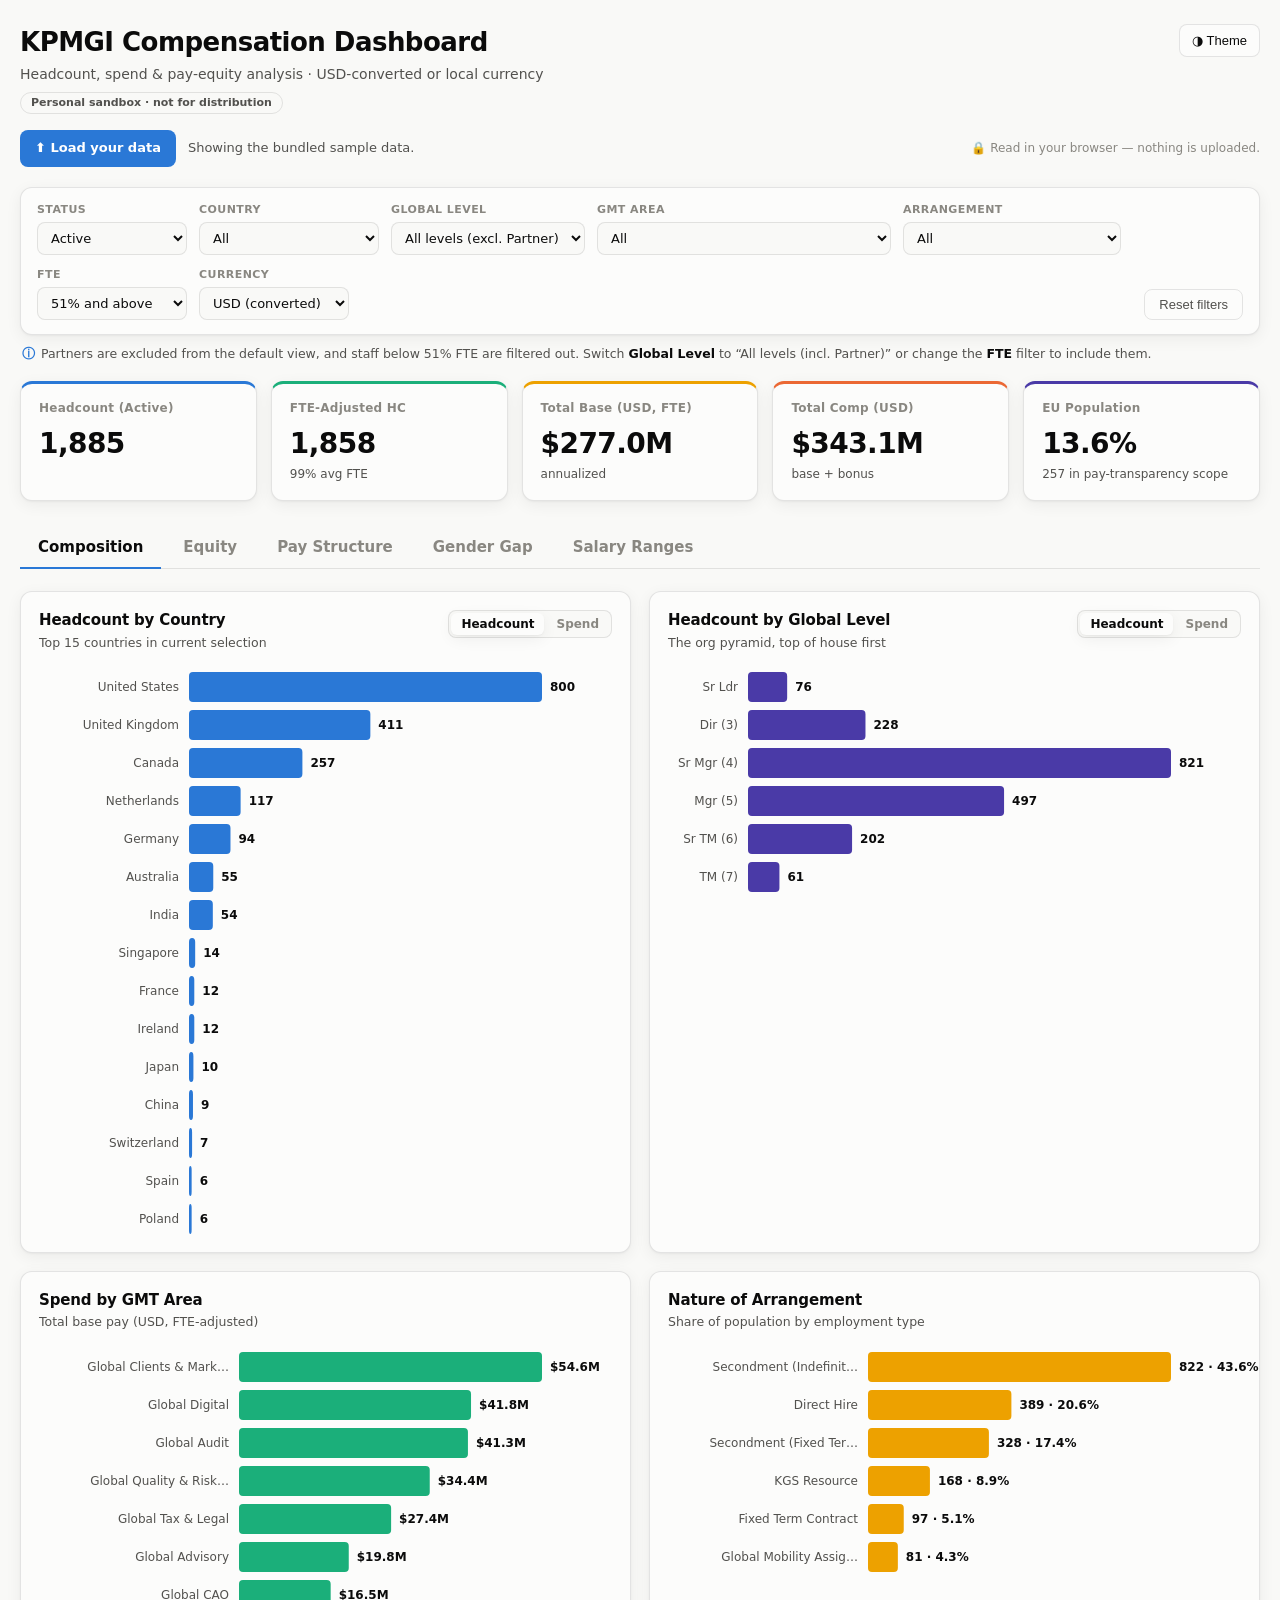
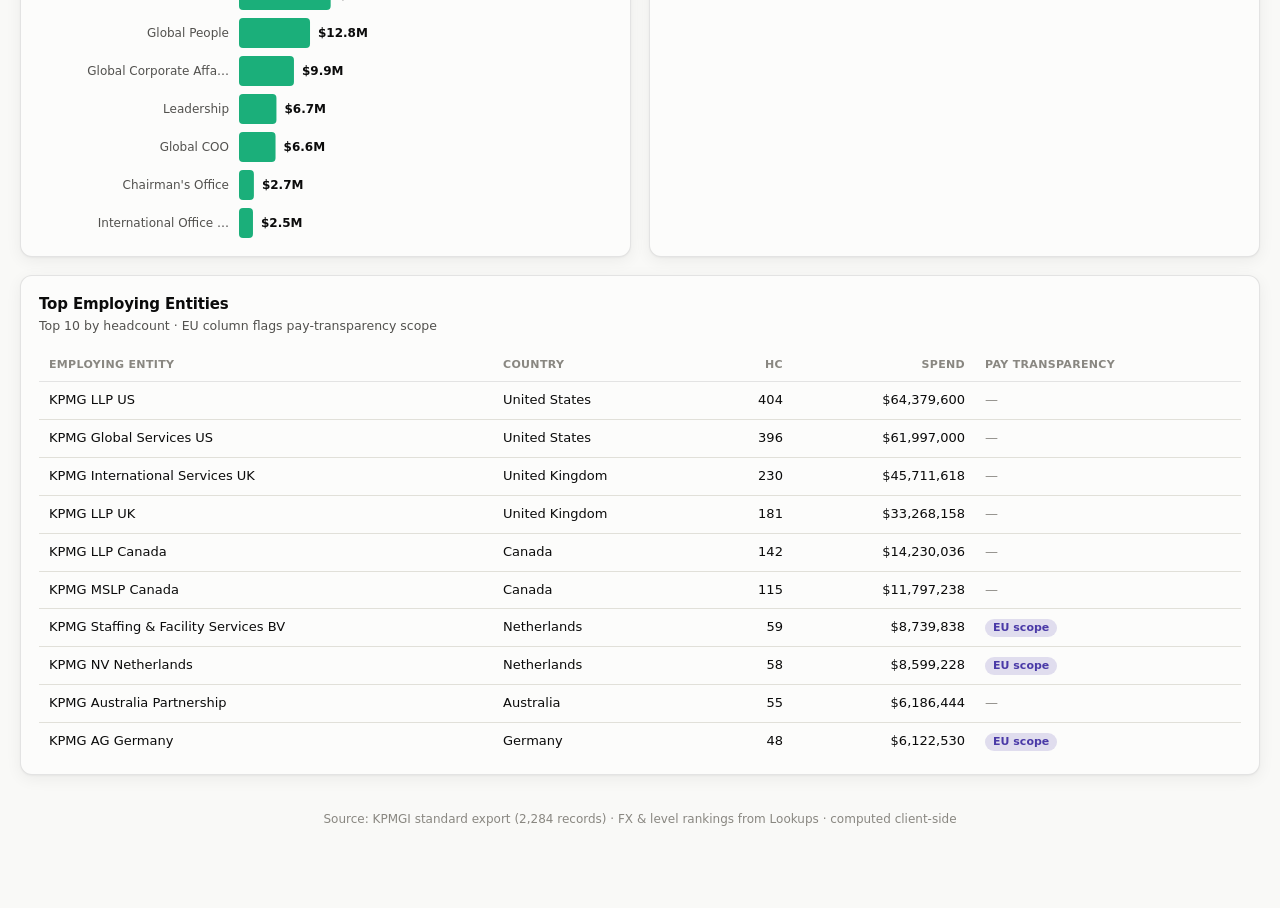
==== commit a274282c: "Add local data loader — upload your own .xlsx/.csv, nothing leaves the browser Adds a 'Load your dat" ====
--- a/compensation-dashboard.html
+++ b/compensation-dashboard.html
@@ -144,6 +144,17 @@
 .defbox li b{color:var(--text-primary);font-weight:600;}
 .defbox-note{margin-top:11px;font-size:12px;color:var(--muted);line-height:1.5;border-top:1px solid var(--grid);padding-top:10px;}
 .subhead{font-size:17px;font-weight:700;letter-spacing:-.01em;margin:26px 2px 14px;}
+.datasrc{display:flex;align-items:center;gap:12px;flex-wrap:wrap;margin:16px 0 4px;font-size:13px;}
+.upload-btn{display:inline-flex;align-items:center;gap:6px;background:var(--series-1);color:#fff;font-weight:600;
+  font-size:13px;padding:8px 14px;border-radius:8px;cursor:pointer;border:1px solid transparent;white-space:nowrap;}
+.upload-btn:hover{filter:brightness(1.06);}
+.ds-status{color:var(--text-secondary);}
+.ds-status.ds-ok{color:var(--good);font-weight:500;} .ds-status.ds-err{color:var(--critical);font-weight:500;}
+.ds-status.ds-busy{color:var(--muted);}
+.ds-reset{background:none;border:1px solid var(--border);border-radius:8px;color:var(--text-secondary);
+  font-size:12.5px;padding:6px 12px;cursor:pointer;font-family:inherit;}
+.ds-reset:hover{border-color:var(--axis);color:var(--text-primary);}
+.ds-privacy{margin-left:auto;color:var(--muted);font-size:12px;white-space:nowrap;}
 .foot{margin-top:36px;font-size:12px;color:var(--muted);text-align:center;}
 @media(max-width:900px){.kpis{grid-template-columns:repeat(2,1fr)}.g2{grid-template-columns:1fr}}
 </style>
@@ -158,6 +169,15 @@
     </div>
     <button class="theme-btn" id="themeBtn">◑ Theme</button>
   </header>
+
+  <div class="datasrc">
+    <label class="upload-btn">⬆ Load your data
+      <input type="file" id="fileInput" accept=".xlsx,.csv" hidden>
+    </label>
+    <span class="ds-status" id="dataStatus">Showing the bundled sample data.</span>
+    <button class="ds-reset" id="resetData" hidden>Reset to sample</button>
+    <span class="ds-privacy">🔒 Read in your browser — nothing is uploaded.</span>
+  </div>
 
   <div class="filters" id="filters">
     <div class="field"><label>Status</label><select id="f-status"></select></div>
@@ -359,12 +379,13 @@
 <script>
 "use strict";
 const $=s=>document.querySelector(s), $$=s=>Array.from(document.querySelectorAll(s));
-const ROWS=DATA.rows, EU=new Set(DATA.eu);
+let ROWS=DATA.rows; const EU=new Set(DATA.eu);
+const SAMPLE_ROWS=DATA.rows, SAMPLE_RANGES=DATA.ranges||{};
 const LEVELS=DATA.levels.map(l=>({name:l[0],rank:l[1],short:l[2]}));
 const LEVEL_ORDER=LEVELS.map(l=>l.name);
 const LEVEL_RANK={}, LEVEL_SHORT={};
 LEVELS.forEach(l=>{LEVEL_RANK[l.name]=l.rank;LEVEL_SHORT[l.name]=l.short;});
-const byId={}; ROWS.forEach(r=>byId[r.id]=r);
+let byId={}; function indexRows(){byId={};ROWS.forEach(r=>byId[r.id]=r);} indexRows();
 
 // ---------- formatting ----------
 const fmtN=n=>n.toLocaleString('en-US');
@@ -383,7 +404,7 @@
 const payBase=r=>MONEY.eff==='local'?r['base']:r['baseUsd'];
 const payComp=r=>MONEY.eff==='local'?r['comp']:r['compUsd'];
 // ---- salary ranges (PLACEHOLDER mock bands, per country x level, stored local) ----
-const RANGES=DATA.ranges||{};
+let RANGES=DATA.ranges||{};
 const fxOf=c=>DATA.fx[c]||1;
 const rangeLoc=r=>RANGES[r.country+'|'+r.level];                       // [min,mid,max] local
 function rangeDisp(r){const b=rangeLoc(r); if(!b)return null; if(MONEY.eff==='local')return b;
@@ -1139,7 +1160,149 @@
 }
 window.addEventListener('resize',()=>{clearTimeout(window._rt);window._rt=setTimeout(render,150);});
 
-initFilters(); initToggles(); initTabs(); initTheme();
+// ================= LOCAL DATA LOADER (nothing leaves the browser) =================
+const NAME_GENDER={Aiden:'M',Aisha:'F',Alex:'M',Ana:'F',Bashar:'M',Camila:'F',Chen:'M',David:'M',
+  Diego:'M',Emma:'F',Eva:'F',Felix:'M',Hannah:'F',Hiroshi:'M',Ines:'F',Jordan:'M',Karim:'M',Lars:'M',
+  Layla:'F',Lina:'F',Lukas:'M',Marco:'M',Marta:'F',Maya:'F',Michael:'M',Niko:'M',Noah:'M',Nora:'F',
+  Olivia:'F',Pavel:'M',Priya:'F',Ravi:'M',Sam:'M',Sarah:'F',Sofia:'F',Sophie:'F',Tom:'M',Wei:'M',Yuki:'F',Zara:'F'};
+const FXMAP=DATA.fx;
+// --- xlsx (zip) reading, dependency-free, fully local ---
+async function inflateRaw(bytes){
+  const s=new Blob([bytes]).stream().pipeThrough(new DecompressionStream('deflate-raw'));
+  return new Uint8Array(await new Response(s).arrayBuffer());
+}
+async function unzip(buf){
+  const dv=new DataView(buf), u8=new Uint8Array(buf); let eocd=-1;
+  for(let i=buf.byteLength-22;i>=0;i--){if(dv.getUint32(i,true)===0x06054b50){eocd=i;break;}}
+  if(eocd<0)throw new Error('That does not look like a valid .xlsx file.');
+  const cdOff=dv.getUint32(eocd+16,true), cdCnt=dv.getUint16(eocd+10,true);
+  const files={}; let p=cdOff;
+  for(let i=0;i<cdCnt;i++){
+    if(dv.getUint32(p,true)!==0x02014b50)break;
+    const method=dv.getUint16(p+10,true), compSize=dv.getUint32(p+20,true);
+    const nL=dv.getUint16(p+28,true), eL=dv.getUint16(p+30,true), cL=dv.getUint16(p+32,true);
+    const lho=dv.getUint32(p+42,true);
+    files[new TextDecoder().decode(u8.subarray(p+46,p+46+nL))]={method,compSize,lho};
+    p+=46+nL+eL+cL;
+  }
+  return {dv,u8,files};
+}
+async function readEntry(z,name){
+  const f=z.files[name]; if(!f)return null;
+  const nL=z.dv.getUint16(f.lho+26,true), eL=z.dv.getUint16(f.lho+28,true), ds=f.lho+30+nL+eL;
+  const comp=z.u8.subarray(ds,ds+f.compSize);
+  const raw=f.method===0?comp:await inflateRaw(comp);
+  return new TextDecoder('utf-8').decode(raw);
+}
+function colIdx(ref){let c=0;for(let i=0;i<ref.length;i++){const ch=ref.charCodeAt(i);if(ch>=65&&ch<=90)c=c*26+(ch-64);else break;}return c-1;}
+function sheetGrid(xml,shared){
+  const doc=new DOMParser().parseFromString(xml,'application/xml');
+  const rowsEl=doc.getElementsByTagName('row'), out=[];
+  for(let i=0;i<rowsEl.length;i++){
+    const cs=rowsEl[i].getElementsByTagName('c'), arr=[];
+    for(let j=0;j<cs.length;j++){
+      const c=cs[j], ci=colIdx(c.getAttribute('r')||''), t=c.getAttribute('t');
+      const vE=c.getElementsByTagName('v')[0], isE=c.getElementsByTagName('is')[0]; let v='';
+      if(t==='s'){v=shared[parseInt(vE?vE.textContent:'0',10)]||'';}
+      else if(t==='inlineStr'||isE){const ts=(isE||c).getElementsByTagName('t');let s='';for(let k=0;k<ts.length;k++)s+=ts[k].textContent;v=s;}
+      else if(vE){v=vE.textContent;const num=Number(v);if(v.trim()!==''&&!isNaN(num))v=num;}
+      if(ci>=0)arr[ci]=v;
+    }
+    out.push(arr);
+  }
+  return out;
+}
+async function parseXlsx(buf){
+  if(typeof DecompressionStream==='undefined')throw new Error('Your browser cannot unzip .xlsx here — please save the file as CSV and upload that.');
+  const z=await unzip(buf);
+  const ssXml=await readEntry(z,'xl/sharedStrings.xml'); const shared=[];
+  if(ssXml){const d=new DOMParser().parseFromString(ssXml,'application/xml'),sis=d.getElementsByTagName('si');
+    for(let i=0;i<sis.length;i++){const ts=sis[i].getElementsByTagName('t');let s='';for(let j=0;j<ts.length;j++)s+=ts[j].textContent;shared.push(s);}}
+  const names=Object.keys(z.files).filter(n=>/^xl\/worksheets\/sheet\d+\.xml$/.test(n)).sort();
+  for(const n of names){const g=sheetGrid(await readEntry(z,n),shared);
+    if(g.length&&g[0].some(h=>String(h).trim().toUpperCase()==='GPID'))return g;}
+  throw new Error('No sheet with a “GPID” header column was found in that workbook.');
+}
+// --- csv ---
+function parseCSV(text){
+  const rows=[]; let row=[],cur='',q=false;
+  for(let i=0;i<text.length;i++){const ch=text[i];
+    if(q){ if(ch==='"'){ if(text[i+1]==='"'){cur+='"';i++;} else q=false; } else cur+=ch; }
+    else { if(ch==='"')q=true; else if(ch===','){row.push(cur);cur='';}
+      else if(ch==='\n'){row.push(cur);rows.push(row);row=[];cur='';}
+      else if(ch==='\r'){} else cur+=ch; } }
+  if(cur!==''||row.length){row.push(cur);rows.push(row);}
+  return rows.map(r=>r.map(v=>{const n=Number(v);return v.trim()!==''&&!isNaN(n)?n:v;}));
+}
+// --- grid -> dashboard rows ---
+function gridToRows(grid){
+  const hdr=grid[0].map(h=>String(h==null?'':h).trim());
+  const idx={}; hdr.forEach((h,i)=>{idx[h.toLowerCase()]=i;});
+  const col=(...names)=>{for(const nm of names){const i=idx[nm.toLowerCase()];if(i!=null)return i;}return -1;};
+  const need={id:col('GPID'),country:col('Country'),level:col('Global Level'),cur:col('Local Currency'),base:col('Local FTE Base Pay')};
+  const missing=Object.entries(need).filter(([,v])=>v<0).map(([k])=>k);
+  if(missing.length)throw new Error('Missing required column(s): '+missing.join(', ')+'. Expected the KPMGI standard export headers.');
+  const c={...need,
+    status:col('Employee Status'),gmt:col('GMT Area'),cc:col('Cost Center'),entity:col('Employing Entity'),
+    arr:col('Nature of Arrangement'),pmid:col('KPMGI Performance Manager User ID'),
+    pmf:col('KPMGI Performance Manager First Name'),pml:col('KPMGI Performance Manager Last Name'),
+    fte:col('KPMGI FTE Percent'),bonus:col('Local FTE Bonus'),
+    first:col('Preferred First Name','KPMG User First Name'),gender:col('Gender','Sex')};
+  const g=v=>v==null?'':v;
+  const rows=[];
+  for(let i=1;i<grid.length;i++){
+    const r=grid[i]; if(!r||r[c.id]==null||r[c.id]==='')continue;
+    const base=Number(r[c.base]); if(isNaN(base))continue;
+    const bonus=c.bonus>=0?Number(r[c.bonus])||0:0;
+    const cur=g(r[c.cur])||'USD', rate=FXMAP[cur]||1;
+    const first=String(g(r[c.first])).trim().split(/\s+/)[0];
+    let gender=c.gender>=0?String(g(r[c.gender])).trim().toUpperCase().charAt(0):'';
+    if(gender!=='M'&&gender!=='F')gender=NAME_GENDER[first]||'U';
+    rows.push({id:String(g(r[c.id])),country:g(r[c.country]),status:g(r[c.status])||'Active',
+      level:g(r[c.level]),gmt:g(r[c.gmt]),cc:g(r[c.cc]),entity:g(r[c.entity]),arr:g(r[c.arr]),
+      pmid:g(r[c.pmid]),pm:(g(r[c.pmf])+' '+g(r[c.pml])).trim(),gender,cur,fte:Number(r[c.fte])||100,
+      base:Math.round(base),comp:Math.round(base+bonus),
+      baseUsd:Math.round(base*rate),compUsd:Math.round((base+bonus)*rate)});
+  }
+  if(!rows.length)throw new Error('No data rows found under the header.');
+  return rows;
+}
+function computeRanges(rows){
+  const coh={}; rows.forEach(r=>{(coh[r.country+'|'+r.level]=coh[r.country+'|'+r.level]||[]).push(r.base);});
+  const out={};
+  for(const k in coh){const v=coh[k].slice().sort((a,b)=>a-b);
+    const mid=Math.round(median(v)/5000)*5000||Math.round(median(v));
+    let mn=percentile(v,.05),mx=percentile(v,.95); if(mx<=mn){mn=mid*0.85;mx=mid*1.15;}
+    out[k]=[Math.round(mn),mid,Math.round(mx)];}
+  return out;
+}
+function loadDataset(rows,ranges){
+  ROWS=rows; RANGES=ranges||computeRanges(rows); indexRows();
+  Object.assign(F,{status:'Active',country:'All',level:'__exPart',gmt:'All',arr:'All',fte:'51'}); CURMODE='usd';
+  initFilters(); $('#foot-n').textContent=fmtN(ROWS.length); render();
+}
+function setDataStatus(msg,kind){const el=$('#dataStatus');el.textContent=msg;el.className='ds-status'+(kind?' ds-'+kind:'');}
+async function handleFile(file){
+  try{
+    setDataStatus('Reading '+file.name+' …','busy');
+    let grid;
+    if(/\.csv$/i.test(file.name)) grid=parseCSV(await file.text());
+    else grid=await parseXlsx(await file.arrayBuffer());
+    const rows=gridToRows(grid);
+    loadDataset(rows,null);
+    setDataStatus('Loaded '+file.name+' — '+fmtN(rows.length)+' records, read in your browser.','ok');
+    $('#resetData').hidden=false;
+  }catch(err){
+    setDataStatus('Could not load: '+err.message,'err');
+  }
+}
+function initLoader(){
+  $('#fileInput').addEventListener('change',e=>{const f=e.target.files[0];if(f)handleFile(f);e.target.value='';});
+  $('#resetData').onclick=()=>{loadDataset(SAMPLE_ROWS,SAMPLE_RANGES);
+    setDataStatus('Showing the bundled sample data ('+fmtN(SAMPLE_ROWS.length)+' records).','');$('#resetData').hidden=true;};
+}
+
+initFilters(); initToggles(); initTabs(); initTheme(); initLoader();
 $('#foot-n').textContent=fmtN(ROWS.length);
 render();
 </script>
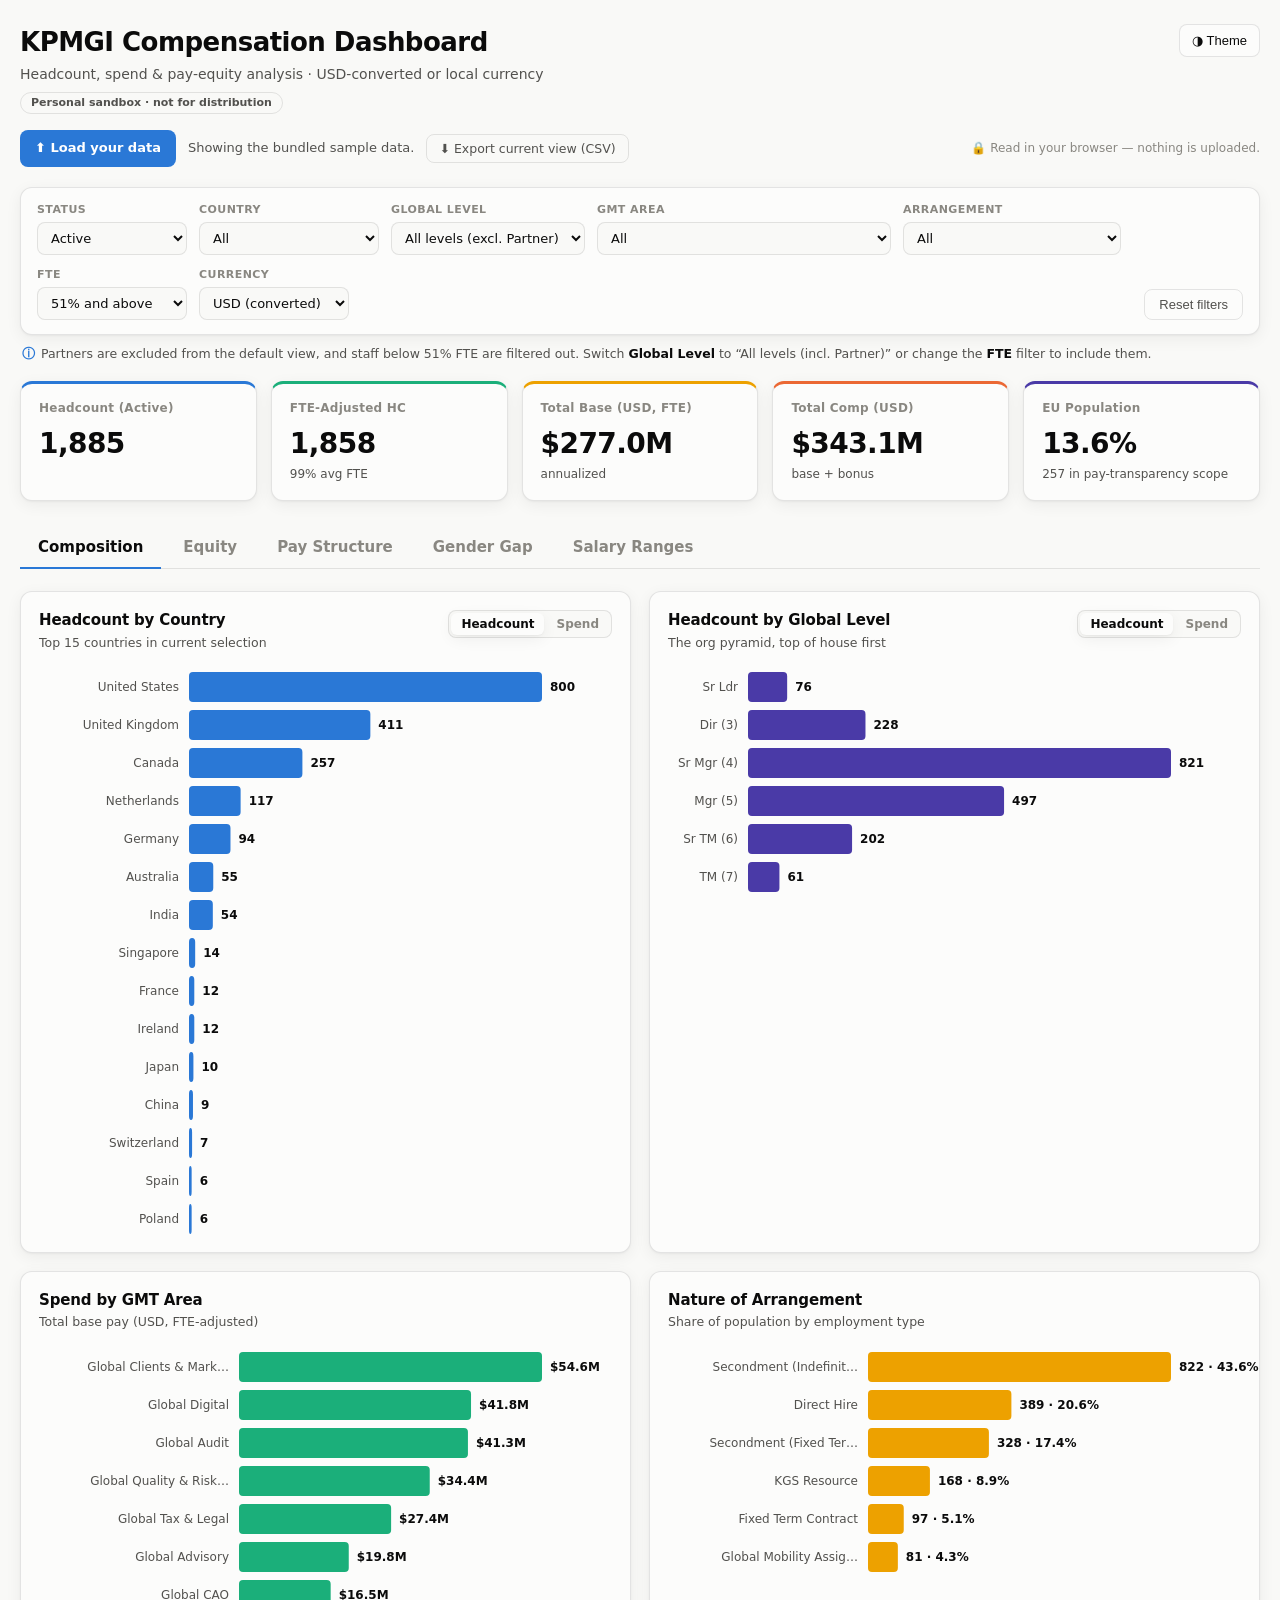
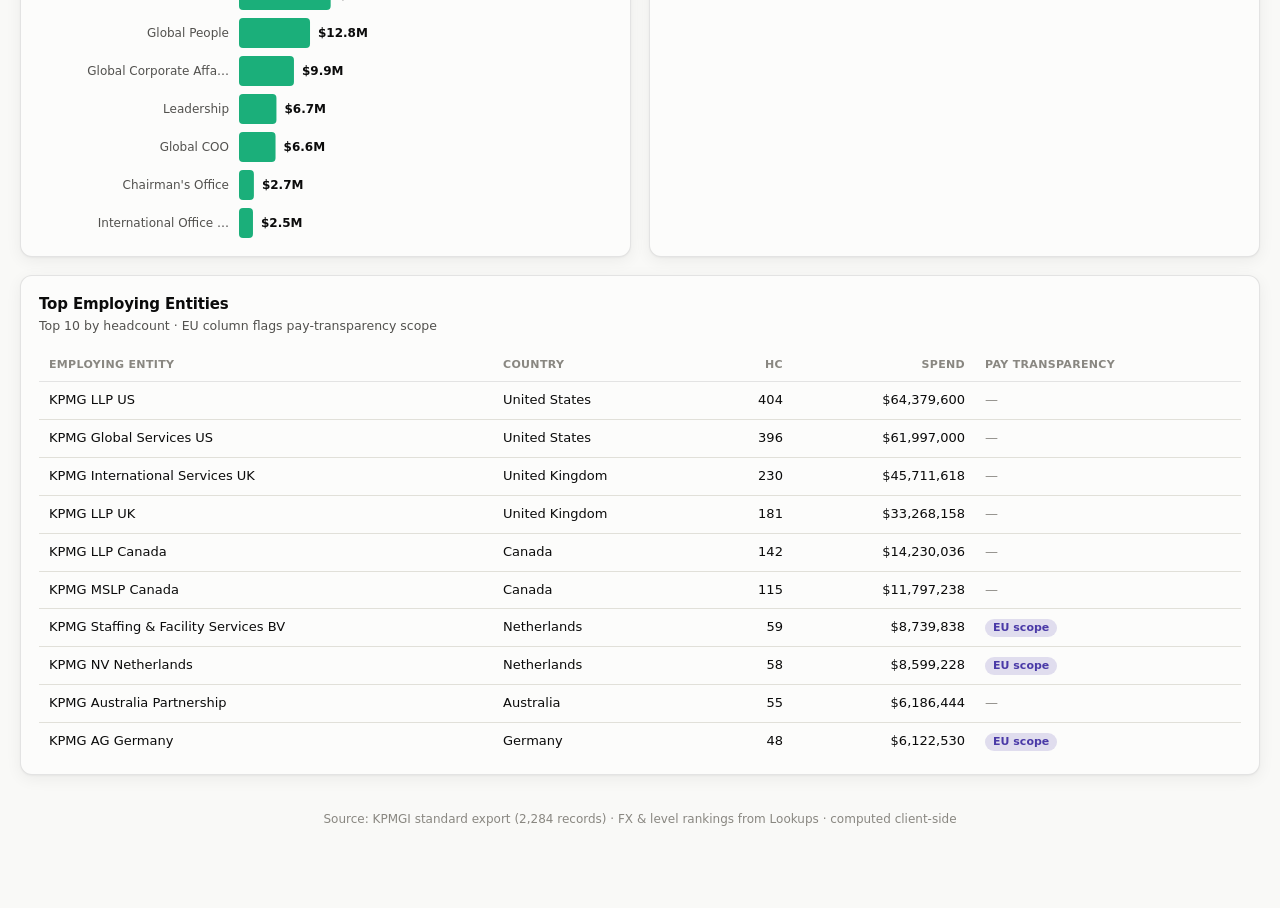
==== commit 1fe95821: "Add CSV export of the current filtered view Adds an 'Export current view (CSV)' button that download" ====
--- a/compensation-dashboard.html
+++ b/compensation-dashboard.html
@@ -175,6 +175,7 @@
       <input type="file" id="fileInput" accept=".xlsx,.csv" hidden>
     </label>
     <span class="ds-status" id="dataStatus">Showing the bundled sample data.</span>
+    <button class="ds-reset" id="exportBtn">⬇ Export current view (CSV)</button>
     <button class="ds-reset" id="resetData" hidden>Reset to sample</button>
     <span class="ds-privacy">🔒 Read in your browser — nothing is uploaded.</span>
   </div>
@@ -1296,7 +1297,29 @@
     setDataStatus('Could not load: '+err.message,'err');
   }
 }
+function csvCell(v){v=v==null?'':String(v);return /[",\n]/.test(v)?'"'+v.replace(/"/g,'""')+'"':v;}
+function exportCSV(){
+  const rows=filtered();
+  const cols=['GPID','Country','GMT Area','Global Level','Arrangement','Status','FTE %','Currency',
+    'Base (local)','Bonus (local)','Base USD','Comp USD','Gender','Band Min (local)','Band Mid (local)','Band Max (local)',
+    'Compa-Ratio','Range Penetration %','Band Position','Perf Mgr ID','Perf Mgr Name'];
+  const gmap={M:'Male',F:'Female',U:'Unknown'};
+  const lines=[cols.join(',')];
+  rows.forEach(r=>{
+    const b=rangeLoc(r), compa=compaMid(r), pen=penet(r), pos=bandPos(r);
+    lines.push([r.id,r.country,r.gmt,r.level,r.arr,r.status,r.fte,r.cur,
+      r.base,r.comp-r.base,r.baseUsd,r.compUsd,gmap[r.gender]||r.gender||'',
+      b?b[0]:'',b?b[1]:'',b?b[2]:'',
+      compa!=null?compa.toFixed(3):'',pen!=null?pen.toFixed(1):'',pos||'',
+      r.pmid||'',r.pm||''].map(csvCell).join(','));
+  });
+  const blob=new Blob(['﻿'+lines.join('\r\n')],{type:'text/csv;charset=utf-8'});
+  const url=URL.createObjectURL(blob), a=document.createElement('a');
+  a.href=url; a.download='kpmgi-compensation-export.csv';
+  document.body.appendChild(a); a.click(); a.remove(); URL.revokeObjectURL(url);
+}
 function initLoader(){
+  $('#exportBtn').onclick=exportCSV;
   $('#fileInput').addEventListener('change',e=>{const f=e.target.files[0];if(f)handleFile(f);e.target.value='';});
   $('#resetData').onclick=()=>{loadDataset(SAMPLE_ROWS,SAMPLE_RANGES);
     setDataStatus('Showing the bundled sample data ('+fmtN(SAMPLE_ROWS.length)+' records).','');$('#resetData').hidden=true;};
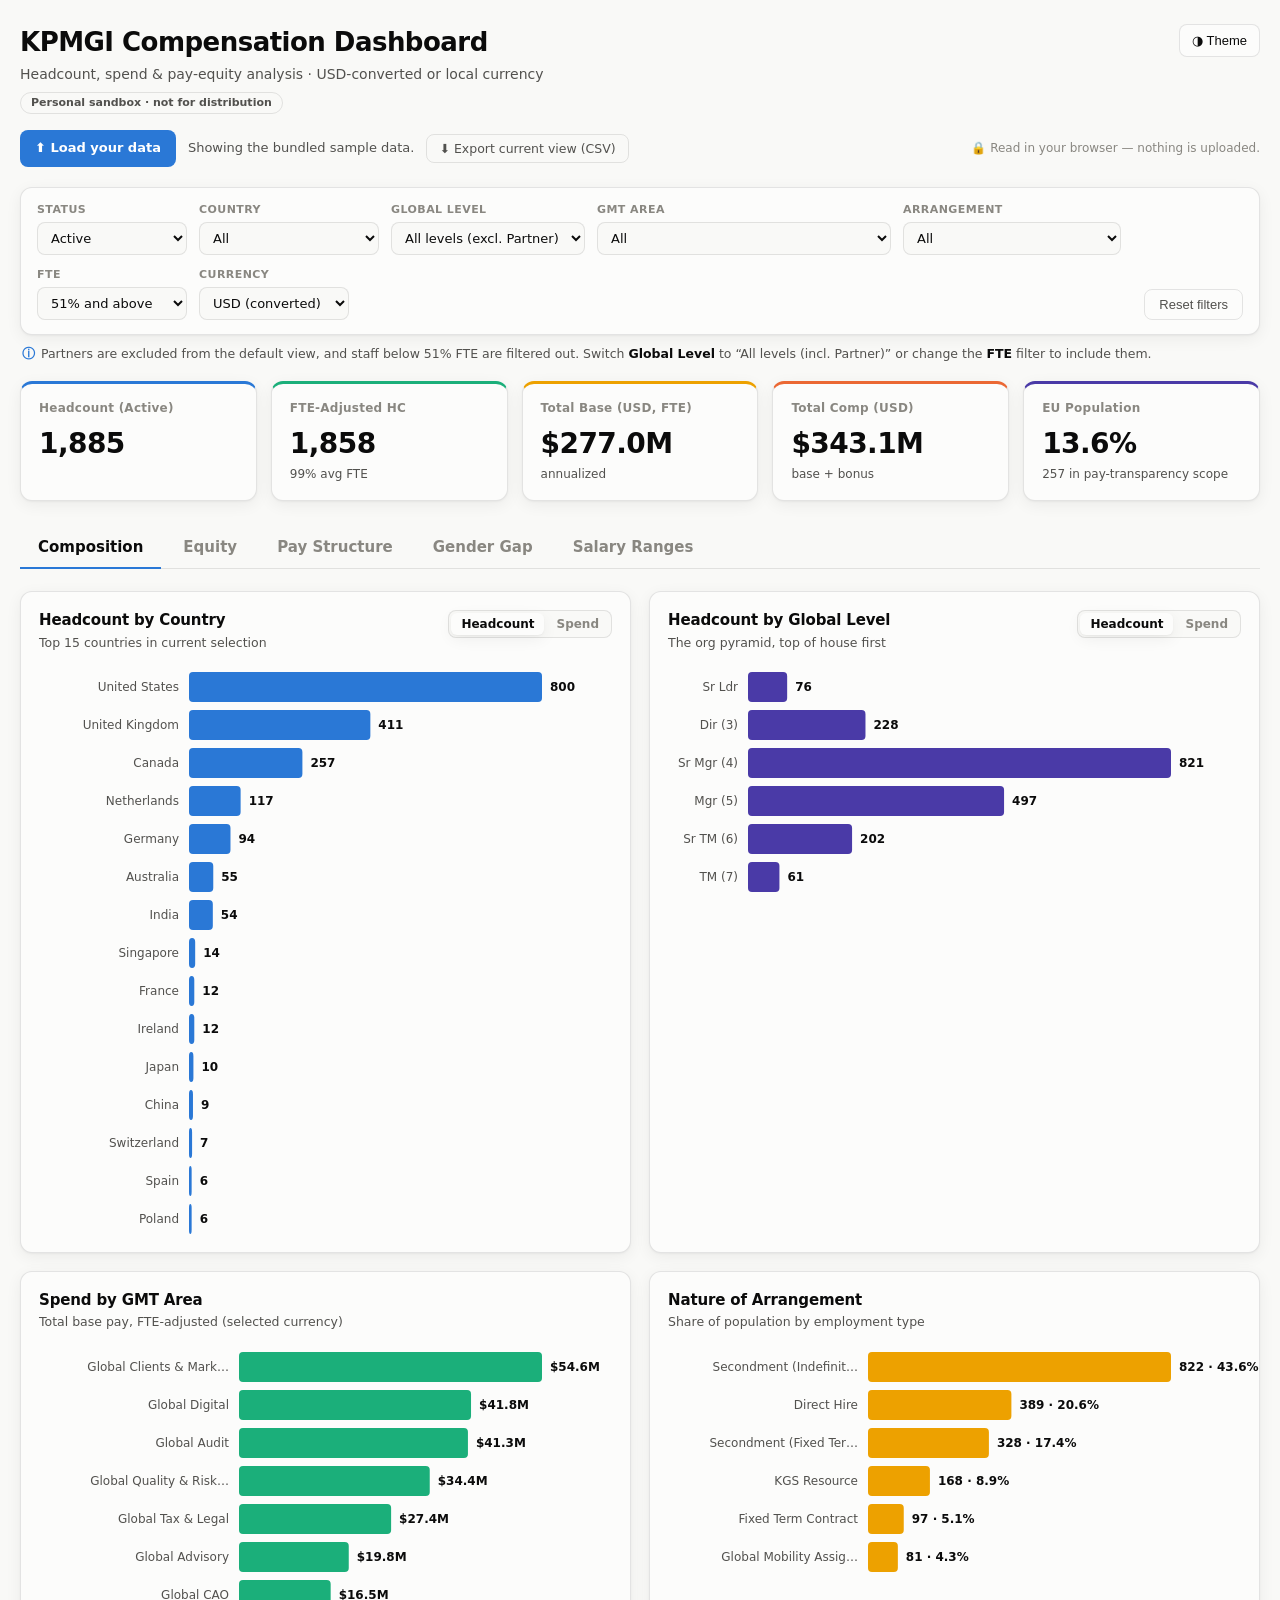
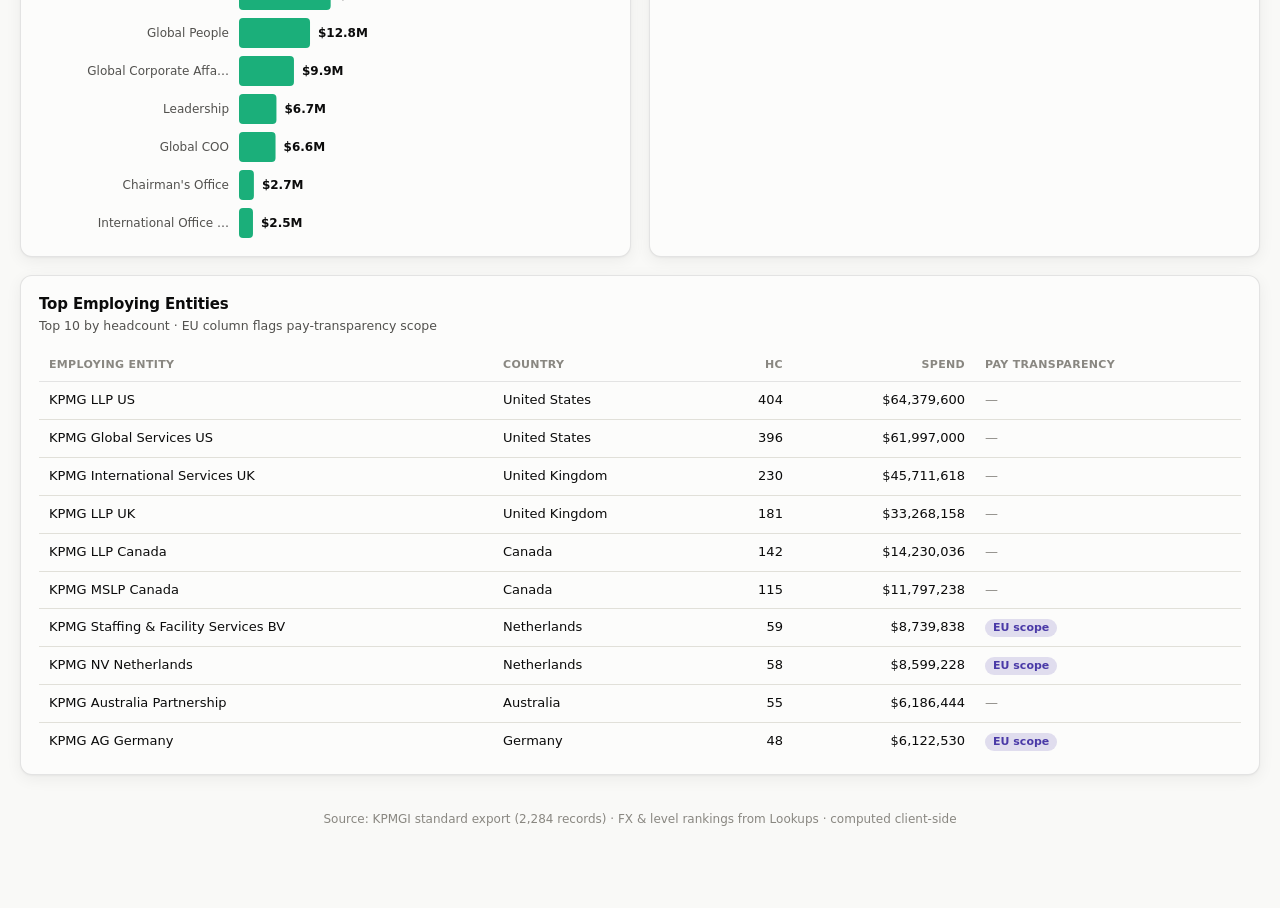
==== commit 51164c6f: "Polish: fix bugs found in deep code review Correctness fixes (all verified in a headless browser): -" ====
--- a/compensation-dashboard.html
+++ b/compensation-dashboard.html
@@ -4,6 +4,13 @@
 <meta charset="UTF-8">
 <meta name="viewport" content="width=device-width, initial-scale=1.0">
 <title>KPMGI Compensation Dashboard</title>
+<meta name="theme-color" content="#2a78d6">
+<meta name="application-name" content="KPMGI Comp Dashboard">
+<meta name="apple-mobile-web-app-capable" content="yes">
+<meta name="apple-mobile-web-app-title" content="Comp Dashboard">
+<meta name="mobile-web-app-capable" content="yes">
+<link rel="icon" href="data:image/svg+xml,%3Csvg xmlns='http://www.w3.org/2000/svg' viewBox='0 0 100 100'%3E%3Crect width='100' height='100' rx='20' fill='%232a78d6'/%3E%3Crect x='20' y='52' width='14' height='30' rx='3' fill='white'/%3E%3Crect x='43' y='34' width='14' height='48' rx='3' fill='white'/%3E%3Crect x='66' y='20' width='14' height='62' rx='3' fill='white'/%3E%3C/svg%3E">
+<link rel="apple-touch-icon" href="data:image/svg+xml,%3Csvg xmlns='http://www.w3.org/2000/svg' viewBox='0 0 100 100'%3E%3Crect width='100' height='100' rx='20' fill='%232a78d6'/%3E%3Crect x='20' y='52' width='14' height='30' rx='3' fill='white'/%3E%3Crect x='43' y='34' width='14' height='48' rx='3' fill='white'/%3E%3Crect x='66' y='20' width='14' height='62' rx='3' fill='white'/%3E%3C/svg%3E">
 <style>
 :root{
   --surface-1:#fcfcfb; --page:#f9f9f7;
@@ -73,7 +80,7 @@
 .kpi .k-sub{font-size:12px;color:var(--text-secondary);margin-top:2px;}
 .accent-1{border-top:3px solid var(--series-1);} .accent-2{border-top:3px solid var(--series-2);}
 .accent-3{border-top:3px solid var(--series-3);} .accent-5{border-top:3px solid var(--series-5);}
-.accent-8{border-top:3px solid var(--series-8);}
+.accent-7{border-top:3px solid var(--series-7);} .accent-8{border-top:3px solid var(--series-8);}
 
 /* tabs */
 .tabs{display:flex;gap:4px;border-bottom:1px solid var(--border);margin-bottom:22px;}
@@ -151,6 +158,7 @@
 .ds-status{color:var(--text-secondary);}
 .ds-status.ds-ok{color:var(--good);font-weight:500;} .ds-status.ds-err{color:var(--critical);font-weight:500;}
 .ds-status.ds-busy{color:var(--muted);}
+.ds-status.ds-warn{color:var(--serious);font-weight:500;}
 .ds-reset{background:none;border:1px solid var(--border);border-radius:8px;color:var(--text-secondary);
   font-size:12.5px;padding:6px 12px;cursor:pointer;font-family:inherit;}
 .ds-reset:hover{border-color:var(--axis);color:var(--text-primary);}
@@ -228,7 +236,7 @@
     </div>
     <div class="grid g2" style="margin-bottom:18px;">
       <div class="card">
-        <h3>Spend by GMT Area</h3><div class="desc">Total base pay (USD, FTE-adjusted)</div>
+        <h3>Spend by GMT Area</h3><div class="desc">Total base pay, FTE-adjusted (selected currency)</div>
         <div id="chart-gmt"></div>
       </div>
       <div class="card">
@@ -245,7 +253,7 @@
 
   <!-- EQUITY -->
   <div class="panel" id="panel-equity">
-    <div class="caveat"><b>⚠ Caveat.</b> Equity views compare normalized USD pay across levels and countries.
+    <div class="caveat"><b>⚠ Caveat.</b> Equity views compare pay in the selected currency across levels and countries.
       Global Level is the primary equalizer but does not capture within-level tenure or scope. Treat outliers as
       candidates for human review, not verdicts.</div>
     <div class="card" style="margin-bottom:18px;">
@@ -382,14 +390,27 @@
 const $=s=>document.querySelector(s), $$=s=>Array.from(document.querySelectorAll(s));
 let ROWS=DATA.rows; const EU=new Set(DATA.eu);
 const SAMPLE_ROWS=DATA.rows, SAMPLE_RANGES=DATA.ranges||{};
-const LEVELS=DATA.levels.map(l=>({name:l[0],rank:l[1],short:l[2]}));
-const LEVEL_ORDER=LEVELS.map(l=>l.name);
+let LEVELS=DATA.levels.map(l=>({name:l[0],rank:l[1],short:l[2]}));
+let LEVEL_ORDER=LEVELS.map(l=>l.name);
 const LEVEL_RANK={}, LEVEL_SHORT={};
-LEVELS.forEach(l=>{LEVEL_RANK[l.name]=l.rank;LEVEL_SHORT[l.name]=l.short;});
+function indexLevels(){for(const k in LEVEL_RANK)delete LEVEL_RANK[k];for(const k in LEVEL_SHORT)delete LEVEL_SHORT[k];
+  LEVELS.forEach(l=>{LEVEL_RANK[l.name]=l.rank;LEVEL_SHORT[l.name]=l.short;});LEVEL_ORDER=LEVELS.map(l=>l.name);}
+// rebuild the level taxonomy so uploaded levels outside the bundled set still appear (ordered after known ones)
+function rebuildLevels(rows){
+  LEVELS=DATA.levels.map(l=>({name:l[0],rank:l[1],short:l[2]}));
+  const known=new Set(LEVELS.map(l=>l.name)), seen=new Set();
+  let maxRank=Math.max(0,...LEVELS.map(l=>l.rank));
+  rows.forEach(r=>{const lv=r.level; if(lv&&!known.has(lv)&&!seen.has(lv)){
+    seen.add(lv);LEVELS.push({name:lv,rank:++maxRank,short:lv.length>12?lv.slice(0,11)+'…':lv});}});
+  indexLevels();
+}
+indexLevels();
 let byId={}; function indexRows(){byId={};ROWS.forEach(r=>byId[r.id]=r);} indexRows();
 
 // ---------- formatting ----------
 const fmtN=n=>n.toLocaleString('en-US');
+// escape user-supplied strings before they enter innerHTML (uploaded files can contain markup)
+const esc=s=>String(s==null?'':s).replace(/[&<>"']/g,c=>({'&':'&amp;','<':'&lt;','>':'&gt;','"':'&quot;',"'":'&#39;'}[c]));
 // ---- currency mode: USD (converted) vs Local (as paid) ----
 let CURMODE='usd';
 let MONEY={eff:'usd',code:'USD',multi:false,curs:1};
@@ -398,7 +419,7 @@
   RON:'RON ',RSD:'RSD ',HUF:'Ft ',TWD:'NT$',UYU:'$U '};
 const symOf=c=>CUR_SYM[c]||(c+' ');
 function computeMoney(rows){
-  const curs=new Set(rows.filter(r=>r.status==='Active').map(r=>r.cur).filter(Boolean));
+  const curs=new Set(rows.map(r=>r.cur).filter(Boolean));
   if(CURMODE==='local'&&curs.size===1){MONEY={eff:'local',code:[...curs][0],multi:false,curs:1};}
   else{MONEY={eff:'usd',code:'USD',multi:(CURMODE==='local'&&curs.size>1),curs:curs.size};}
 }
@@ -537,29 +558,26 @@
     lb.textContent=d.label.length>22?d.label.slice(0,21)+'…':d.label; svg.appendChild(lb);
     // bar
     const rect=svel('rect',{x:padL,y:y,width:bw,height:rowH,rx:4,fill:d.color||'var(--series-1)',class:'bar-rect'});
-    bindTip(rect,d.tip||`<div class="t-t">${d.label}</div><div class="t-r">${opts.fmt?opts.fmt(d.value):fmtN(d.value)}</div>`);
+    bindTip(rect,d.tip||`<div class="t-t">${esc(d.label)}</div><div class="t-r">${opts.fmt?opts.fmt(d.value):fmtN(d.value)}</div>`);
     svg.appendChild(rect);
     // value
     const vt=svel('text',{x:padL+bw+8,y:y+rowH/2+4,class:'val-label'});
     vt.textContent=opts.fmt?opts.fmt(d.value):fmtN(d.value); svg.appendChild(vt);
-    if(opts.sub){
-      const st=svel('text',{x:padL+bw+8,y:y+rowH/2+4,class:'val-label'});
-    }
   });
   el.appendChild(svg);
 }
 
 // ---------- render each block ----------
 function renderKPIs(rows){
-  const active=rows.filter(r=>r.status==='Active');
+  const active=rows; // rows are already status-filtered by passes()
   const hc=active.length;
-  const fteHc=active.reduce((s,r)=>s+(r.fte||100)/100,0);
-  const base=active.reduce((s,r)=>s+payBase(r)*(r.fte||100)/100,0);
-  const comp=active.reduce((s,r)=>s+payComp(r)*(r.fte||100)/100,0);
+  const fteHc=active.reduce((s,r)=>s+(r.fte==null?100:r.fte)/100,0);
+  const base=active.reduce((s,r)=>s+payBase(r)*(r.fte==null?100:r.fte)/100,0);
+  const comp=active.reduce((s,r)=>s+payComp(r)*(r.fte==null?100:r.fte)/100,0);
   const euN=active.filter(r=>EU.has(r.country)).length;
   const euPct=hc?euN/hc:0;
   const k=[
-    ['Headcount (Active)',fmtN(hc),rows.length!==hc?fmtN(rows.length)+' in selection':'&nbsp;','accent-1'],
+    ['Headcount'+(F.status==='All'?'':' ('+F.status+')'),fmtN(hc),'&nbsp;','accent-1'],
     ['FTE-Adjusted HC',fmtN(Math.round(fteHc)),(hc?(fteHc/hc*100).toFixed(0):0)+'% avg FTE','accent-2'],
     ['Total Base ('+MONEY.code+', FTE)',fmtUsd(base),MONEY.eff==='local'?'as paid · no FX':'annualized','accent-3'],
     ['Total Comp ('+MONEY.code+')',fmtUsd(comp),'base + bonus','accent-8'],
@@ -573,7 +591,7 @@
 function groupAgg(rows,key){
   const m={};
   rows.forEach(r=>{const k=r[key]; if(!k)return; if(!m[k])m[k]={hc:0,spend:0};
-    m[k].hc++; m[k].spend+=payBase(r)*(r.fte||100)/100;});
+    m[k].hc++; m[k].spend+=payBase(r)*(r.fte==null?100:r.fte)/100;});
   return m;
 }
 function renderCountry(rows){
@@ -581,14 +599,14 @@
   let arr=Object.entries(m).map(([k,v])=>({label:k,hc:v.hc,spend:v.spend}));
   arr.sort((a,b)=>b[countryMode]-a[countryMode]); arr=arr.slice(0,15);
   hbar('#chart-country',arr.map(d=>({label:d.label,value:d[countryMode],color:'var(--series-1)',
-    tip:`<div class="t-t">${d.label}</div><div class="t-r">${fmtN(d.hc)} people · ${fmtUsdFull(d.spend)}</div>`})),
+    tip:`<div class="t-t">${esc(d.label)}</div><div class="t-r">${fmtN(d.hc)} people · ${fmtUsdFull(d.spend)}</div>`})),
     {fmt:countryMode==='hc'?fmtN:fmtUsd});
 }
 function renderLevel(rows){
   const m=groupAgg(rows,'level');
   const arr=LEVEL_ORDER.filter(l=>m[l]).map(l=>({label:LEVEL_SHORT[l]||l,full:l,hc:m[l].hc,spend:m[l].spend}));
   hbar('#chart-level',arr.map(d=>({label:d.label,value:d[levelMode],color:'var(--series-5)',
-    tip:`<div class="t-t">${d.full}</div><div class="t-r">${fmtN(d.hc)} people · ${fmtUsdFull(d.spend)}</div>`})),
+    tip:`<div class="t-t">${esc(d.full)}</div><div class="t-r">${fmtN(d.hc)} people · ${fmtUsdFull(d.spend)}</div>`})),
     {fmt:levelMode==='hc'?fmtN:fmtUsd,padL:80});
 }
 function renderGmt(rows){
@@ -596,29 +614,29 @@
   let arr=Object.entries(m).map(([k,v])=>({label:k,value:v.spend,hc:v.hc}));
   arr.sort((a,b)=>b.value-a.value);
   hbar('#chart-gmt',arr.map(d=>({label:d.label,value:d.value,color:'var(--series-2)',
-    tip:`<div class="t-t">${d.label}</div><div class="t-r">${fmtUsdFull(d.value)} · ${fmtN(d.hc)} people</div>`})),
+    tip:`<div class="t-t">${esc(d.label)}</div><div class="t-r">${fmtUsdFull(d.value)} · ${fmtN(d.hc)} people</div>`})),
     {fmt:fmtUsd,padL:200});
 }
 function renderArr(rows){
-  const active=rows.filter(r=>r.status==='Active');
+  const active=rows; // rows are already status-filtered by passes()
   const m={}; active.forEach(r=>{m[r.arr]=(m[r.arr]||0)+1;});
   let arr=Object.entries(m).map(([k,v])=>({label:k,value:v})); arr.sort((a,b)=>b.value-a.value);
   const tot=active.length||1;
   hbar('#chart-arr',arr.map((d,i)=>({label:d.label,value:d.value,color:'var(--series-3)',
-    tip:`<div class="t-t">${d.label}</div><div class="t-r">${fmtN(d.value)} · ${pct(d.value/tot)} of active</div>`})),
+    tip:`<div class="t-t">${esc(d.label)}</div><div class="t-r">${fmtN(d.value)} · ${pct(d.value/tot)} of active</div>`})),
     {fmt:v=>fmtN(v)+'  ·  '+pct(v/tot),padL:200,padR:120});
 }
 function renderEntities(rows){
-  const active=rows.filter(r=>r.status==='Active');
+  const active=rows; // rows are already status-filtered by passes()
   const m={};
   active.forEach(r=>{const k=r.entity;if(!k)return;if(!m[k])m[k]={hc:0,spend:0,countries:{}};
-    m[k].hc++;m[k].spend+=payBase(r)*(r.fte||100)/100;m[k].countries[r.country]=(m[k].countries[r.country]||0)+1;});
+    m[k].hc++;m[k].spend+=payBase(r)*(r.fte==null?100:r.fte)/100;m[k].countries[r.country]=(m[k].countries[r.country]||0)+1;});
   let arr=Object.entries(m).map(([k,v])=>{
     const topC=Object.entries(v.countries).sort((a,b)=>b[1]-a[1])[0][0];
     return {entity:k,hc:v.hc,spend:v.spend,country:topC,eu:EU.has(topC)};
   });
   arr.sort((a,b)=>b.hc-a.hc); arr=arr.slice(0,10);
-  const rowsHtml=arr.map(d=>`<tr><td>${d.entity}</td><td>${d.country}</td>
+  const rowsHtml=arr.map(d=>`<tr><td>${esc(d.entity)}</td><td>${esc(d.country)}</td>
     <td class="num">${fmtN(d.hc)}</td><td class="num">${fmtUsdFull(d.spend)}</td>
     <td>${d.eu?'<span class="tag tag-eu">EU scope</span>':'<span style="color:var(--muted)">—</span>'}</td></tr>`).join('');
   $('#tbl-entities').innerHTML=arr.length?
@@ -629,7 +647,7 @@
 
 // ---------- equity: box plot ----------
 function renderBox(rows){
-  const active=rows.filter(r=>r.status==='Active');
+  const active=rows; // rows are already status-filtered by passes()
   const stats=LEVEL_ORDER.map(lv=>{
     const vals=active.filter(r=>r.level===lv).map(r=>payBase(r)).sort((a,b)=>a-b);
     if(!vals.length)return null;
@@ -675,7 +693,7 @@
       fill:'var(--series-8)',stroke:'var(--surface-1)','stroke-width':1.5}));
     // hover zone
     const hz=svel('rect',{x:padL,y:y,width:plotW,height:rowH,fill:'transparent'});
-    bindTip(hz,`<div class="t-t">${s.level}</div><div class="t-r">N = ${fmtN(s.n)}<br>
+    bindTip(hz,`<div class="t-t">${esc(s.level)}</div><div class="t-r">N = ${fmtN(s.n)}<br>
       P10 ${fmtUsdFull(s.p10)} · P25 ${fmtUsdFull(s.p25)}<br>
       <b style="color:var(--text-primary)">Median ${fmtUsdFull(s.med)}</b><br>
       P75 ${fmtUsdFull(s.p75)} · P90 ${fmtUsdFull(s.p90)}<br>Mean ${fmtUsdFull(s.mean)}</div>`);
@@ -691,7 +709,7 @@
 
 // ---------- equity: heatmap ----------
 function renderHeat(rows){
-  const active=rows.filter(r=>r.status==='Active');
+  const active=rows; // rows are already status-filtered by passes()
   const cc={};active.forEach(r=>cc[r.country]=(cc[r.country]||0)+1);
   const countries=Object.entries(cc).sort((a,b)=>b[1]-a[1]).slice(0,10).map(e=>e[0]);
   const present=new Set(active.map(r=>r.level));
@@ -702,7 +720,7 @@
     if(vals.length){const m=median(vals);cell[c+'|'+l]={med:m,n:vals.length};if(m>maxMed)maxMed=m;}
   });});
   const el=$('#chart-heat'); el.innerHTML='';
-  if(!countries.length){el.innerHTML='<div class="empty">No data for this selection.</div>';return;}
+  if(!countries.length||!levels.length){el.innerHTML='<div class="empty">No data for this selection.</div>';return;}
   const padL=120,padT=64,cw=Math.max(78,((el.clientWidth||760)-padL)/levels.length),ch=34,gap=0;
   const w=padL+levels.length*cw, h=padT+countries.length*ch+10;
   const svg=svel('svg',{viewBox:`0 0 ${w} ${h}`,height:h});
@@ -721,7 +739,7 @@
       const op=d?(0.12+0.78*(d.med/maxMed)):0;
       const rect=svel('rect',{x:cx+1,y:cy+1,width:cw-2,height:ch-2,rx:3,class:'heat-cell',
         fill:d?'var(--heat)':'var(--page)','fill-opacity':d?op:1});
-      if(d){bindTip(rect,`<div class="t-t">${c} · ${l}</div><div class="t-r">Median ${fmtUsdFull(d.med)} · N=${fmtN(d.n)}</div>`);}
+      if(d){bindTip(rect,`<div class="t-t">${esc(c)} · ${esc(l)}</div><div class="t-r">Median ${fmtUsdFull(d.med)} · N=${fmtN(d.n)}</div>`);}
       svg.appendChild(rect);
       if(d){
         const vt=svel('text',{x:cx+cw/2,y:cy+ch/2+4,'text-anchor':'middle',class:'heat-val',
@@ -736,7 +754,7 @@
 // ---------- equity: level inversion (structural, cohort flag) ----------
 const MIN_COHORT=5;
 function renderInversions(rows){
-  const active=rows.filter(r=>r.status==='Active');
+  const active=rows; // rows are already status-filtered by passes()
   // median actual base per country x function x level
   const grp={};
   active.forEach(r=>{const k=r.country+'|'+r.gmt+'|'+r.level;(grp[k]=grp[k]||[]).push(payBase(r));});
@@ -753,8 +771,8 @@
   });
   inv.sort((a,b)=>b.gap-a.gap);
   const top=inv.slice(0,15);
-  const rowsHtml=top.map((d,i)=>`<tr><td>${i+1}</td><td>${d.id}</td><td>${d.country}</td>
-    <td>${d.func}</td><td>${LEVEL_SHORT[d.level]||d.level}</td><td class="num">${fmtUsdFull(d.base)}</td>
+  const rowsHtml=top.map((d,i)=>`<tr><td>${i+1}</td><td>${esc(d.id)}</td><td>${esc(d.country)}</td>
+    <td>${esc(d.func)}</td><td>${esc(LEVEL_SHORT[d.level]||d.level)}</td><td class="num">${fmtUsdFull(d.base)}</td>
     <td>${LEVEL_SHORT[d.cmp]||d.cmp}</td><td class="num">${fmtUsdFull(d.hm)}</td><td class="num">${fmtN(d.n)}</td>
     <td class="num"><span class="tag tag-flag">+${(d.gap*100).toFixed(0)}%</span></td></tr>`).join('');
   $('#tbl-inv').innerHTML=top.length?
@@ -766,19 +784,19 @@
 
 // ---------- equity: person-level inversion (report out-earns own manager) ----------
 function renderPersonInv(rows){
-  const active=rows.filter(r=>r.status==='Active');
+  const active=rows; // rows are already status-filtered by passes()
   const inv=[];
   active.forEach(r=>{
     if(!r.pmid)return; const m=byId[r.pmid]; if(!m)return;
     if(m.country!==r.country)return; // only compare within the same country
-    if(payBase(r)>payBase(m)){
+    if(payBase(m)>0&&payBase(r)>payBase(m)){
       inv.push({id:r.id,country:r.country,level:r.level,base:payBase(r),mid:r.pmid,mname:r.pm||r.pmid,
         mlevel:m.level,mbase:payBase(m),gap:(payBase(r)-payBase(m))/payBase(m)});}
   });
   inv.sort((a,b)=>b.gap-a.gap);
   const top=inv.slice(0,15);
-  const rowsHtml=top.map((d,i)=>`<tr><td>${i+1}</td><td>${d.id}</td><td>${d.country}</td><td>${LEVEL_SHORT[d.level]||d.level}</td>
-    <td class="num">${fmtUsdFull(d.base)}</td><td>${d.mname}</td><td>${LEVEL_SHORT[d.mlevel]||d.mlevel}</td>
+  const rowsHtml=top.map((d,i)=>`<tr><td>${i+1}</td><td>${esc(d.id)}</td><td>${esc(d.country)}</td><td>${esc(LEVEL_SHORT[d.level]||d.level)}</td>
+    <td class="num">${fmtUsdFull(d.base)}</td><td>${esc(d.mname)}</td><td>${esc(LEVEL_SHORT[d.mlevel]||d.mlevel)}</td>
     <td class="num">${fmtUsdFull(d.mbase)}</td>
     <td class="num"><span class="tag tag-flag">+${(d.gap*100).toFixed(0)}%</span></td></tr>`).join('');
   $('#tbl-pinv').innerHTML=top.length?
@@ -790,7 +808,7 @@
 
 // ---------- equity: manager sanity ----------
 function renderMgr(rows){
-  const active=rows.filter(r=>r.status==='Active');
+  const active=rows; // rows are already status-filtered by passes()
   const inScope=new Set(active.map(r=>r.id));
   const reports={};
   active.forEach(r=>{if(r.pmid){(reports[r.pmid]=reports[r.pmid]||[]).push(r);}});
@@ -807,7 +825,7 @@
   mgrs.sort((a,b)=>b.n-a.n); mgrs=mgrs.slice(0,15);
   const rowsHtml=mgrs.map(d=>{
     const flag=d.ratio<1.15;
-    return `<tr><td>${d.name}</td><td>${d.country}</td><td>${LEVEL_SHORT[d.level]||d.level}</td>
+    return `<tr><td>${esc(d.name)}</td><td>${esc(d.country)}</td><td>${esc(LEVEL_SHORT[d.level]||d.level)}</td>
     <td class="num">${fmtUsdFull(d.base)}</td><td class="num">${fmtN(d.n)}</td>
     <td class="num">${fmtUsdFull(d.medRep)}</td><td class="num">${d.ratio.toFixed(2)}×</td>
     <td>${flag?'<span class="tag tag-flag">Review</span>':'<span class="tag tag-ok">OK</span>'}</td></tr>`;
@@ -821,7 +839,7 @@
 
 // ---------- pay structure: level-progression differentials ----------
 function renderLadder(rows){
-  const active=rows.filter(r=>r.status==='Active');
+  const active=rows; // rows are already status-filtered by passes()
   const g={};
   active.forEach(r=>{const c=(g[r.country]=g[r.country]||{});(c[r.level]=c[r.level]||[]).push(payBase(r));});
   const MINL=3, steps=[];
@@ -840,14 +858,14 @@
     diffs.sort((a,b)=>a-b);
     const d=median(diffs), color=d<0?'var(--critical)':d<0.10?'var(--warning)':'var(--series-1)';
     steps.push({label:`${LEVEL_SHORT[lower.name]} → ${LEVEL_SHORT[higher.name]}`,value:d*100,color,
-      tip:`<div class="t-t">${lower.name} → ${higher.name}</div><div class="t-r">Median uplift ${(d*100).toFixed(0)}% · ${diffs.length} countr${diffs.length===1?'y':'ies'}</div>`});
+      tip:`<div class="t-t">${esc(lower.name)} → ${esc(higher.name)}</div><div class="t-r">Median uplift ${(d*100).toFixed(0)}% · ${diffs.length} countr${diffs.length===1?'y':'ies'}</div>`});
   }
   hbar('#chart-ladder',steps,{fmt:v=>(v>=0?'+':'')+v.toFixed(0)+'%',padL:120});
 }
 
 // ---------- pay structure: bonus leverage ----------
 function renderBonus(rows){
-  const active=rows.filter(r=>r.status==='Active');
+  const active=rows; // rows are already status-filtered by passes()
   const arr=LEVEL_ORDER.filter(l=>active.some(r=>r.level===l)).map(l=>{
     const rs=active.filter(r=>r.level===l);
     const ratios=rs.map(r=>payBase(r)>0?(payComp(r)-payBase(r))/payBase(r):0).sort((a,b)=>a-b);
@@ -856,13 +874,13 @@
     return {label:LEVEL_SHORT[l]||l,full:l,value:median(ratios)*100,mb,mbo,n:rs.length};
   });
   hbar('#chart-bonus',arr.map(d=>({label:d.label,value:d.value,color:'var(--series-3)',
-    tip:`<div class="t-t">${d.full}</div><div class="t-r">Median bonus ${d.value.toFixed(0)}% of base<br>Base ${fmtUsdFull(d.mb)} · Bonus ${fmtUsdFull(d.mbo)} · N=${fmtN(d.n)}</div>`})),
+    tip:`<div class="t-t">${esc(d.full)}</div><div class="t-r">Median bonus ${d.value.toFixed(0)}% of base<br>Base ${fmtUsdFull(d.mb)} · Bonus ${fmtUsdFull(d.mbo)} · N=${fmtN(d.n)}</div>`})),
     {fmt:v=>v.toFixed(0)+'%',padL:80});
 }
 
 // ---------- pay structure: compa-ratio spread ----------
 function renderCompa(rows){
-  const active=rows.filter(r=>r.status==='Active');
+  const active=rows; // rows are already status-filtered by passes()
   const stats=LEVEL_ORDER.map(lv=>{
     const cr=[];
     active.filter(r=>r.level===lv).forEach(r=>{const c=compaMid(r); if(c!=null)cr.push(c);});
@@ -925,7 +943,7 @@
   data.forEach((d,i)=>{const y=padT+i*(rowH+gap);
     const lb=svel('text',{x:padL-10,y:y+rowH/2+4,'text-anchor':'end',class:'bar-label'});lb.textContent=d.label;svg.appendChild(lb);
     const rect=svel('rect',{x:padL,y:y,width:Math.max(x(d.value)-padL,2),height:rowH,rx:4,fill:d.color||'var(--series-1)',class:'bar-rect'});
-    bindTip(rect,d.tip||`<div class="t-t">${d.label}</div><div class="t-r">${d.value.toFixed(1)}%</div>`);svg.appendChild(rect);
+    bindTip(rect,d.tip||`<div class="t-t">${esc(d.label)}</div><div class="t-r">${d.value.toFixed(1)}%</div>`);svg.appendChild(rect);
     const vt=svel('text',{x:x(d.value)+8,y:y+rowH/2+4,class:'val-label'});vt.textContent=d.value.toFixed(1)+'%';svg.appendChild(vt);});
   el.appendChild(svg);
 }
@@ -957,7 +975,7 @@
 const gmean=a=>a.length?a.reduce((s,v)=>s+v,0)/a.length:0;
 function gapColor(g){return g>5?'var(--critical)':g<-5?'var(--series-1)':'var(--good)';}
 function renderGender(rows){
-  const active=rows.filter(r=>r.status==='Active');
+  const active=rows; // rows are already status-filtered by passes()
   const M=active.filter(r=>r.gender==='M'), F=active.filter(r=>r.gender==='F');
   const rep=active.length?F.length/active.length*100:0;
   const mBase=M.map(payBase).sort((a,b)=>a-b), fBase=F.map(payBase).sort((a,b)=>a-b);
@@ -967,7 +985,7 @@
   const gv=g=>g==null?'—':(g>0?'+':'')+g.toFixed(1)+'%';
   const gcls=g=>g!=null&&Math.abs(g)>5?'style="color:var(--critical)"':'';
   const k=[
-    ['Women (Active)',rep.toFixed(1)+'%',fmtN(F.length)+' of '+fmtN(active.length),'accent-7',''],
+    ['Women',rep.toFixed(1)+'%',fmtN(F.length)+' of '+fmtN(active.length),'accent-7',''],
     ['Median Pay Gap',gv(medGap),'base · + = men higher','accent-1',gcls(medGap)],
     ['Mean Pay Gap',gv(meanGap),'base · + = men higher','accent-3',gcls(meanGap)],
     ['Mean Gap — Total Comp',gv(compGap),'base + bonus','accent-8',gcls(compGap)],
@@ -980,13 +998,13 @@
     if(m.length<5||f.length<5)return null;
     const g=(median(m)-median(f))/median(m)*100;
     return {label:LEVEL_SHORT[lv]||lv,value:g,color:gapColor(g),
-      tip:`<div class="t-t">${lv}</div><div class="t-r">Median gap ${gv(g)}<br>M ${fmtUsdFull(median(m))} (n=${fmtN(m.length)}) · F ${fmtUsdFull(median(f))} (n=${fmtN(f.length)})</div>`};
+      tip:`<div class="t-t">${esc(lv)}</div><div class="t-r">Median gap ${gv(g)}<br>M ${fmtUsdFull(median(m))} (n=${fmtN(m.length)}) · F ${fmtUsdFull(median(f))} (n=${fmtN(f.length)})</div>`};
   }).filter(Boolean);
   divergingBar('#chart-gap',gaps,{minDomain:10});
   const rl=LEVEL_ORDER.filter(l=>active.some(r=>r.level===l)).map(lv=>{
     const seg=active.filter(r=>r.level===lv), fw=seg.filter(r=>r.gender==='F').length;
     return {label:LEVEL_SHORT[lv]||lv,value:seg.length?fw/seg.length*100:0,color:'var(--series-7)',
-      tip:`<div class="t-t">${lv}</div><div class="t-r">${fmtN(fw)} women of ${fmtN(seg.length)}</div>`};
+      tip:`<div class="t-t">${esc(lv)}</div><div class="t-r">${fmtN(fw)} women of ${fmtN(seg.length)}</div>`};
   });
   pctBar('#chart-rep',rl,{ref:50});
   const s=active.slice().sort((a,b)=>payBase(a)-payBase(b)), n=s.length, q=[];
@@ -1009,7 +1027,7 @@
     let x=padL;
     d.parts.forEach(pt=>{const bw=plotW*pt.value/100; if(bw<=0)return;
       const rect=svel('rect',{x:x+1,y:y,width:Math.max(bw-2,1),height:rowH,rx:3,fill:pt.color,class:'bar-rect'});
-      bindTip(rect,`<div class="t-t">${d.label} · ${pt.name}</div><div class="t-r">${pt.value.toFixed(1)}% · ${fmtN(pt.n)}</div>`);
+      bindTip(rect,`<div class="t-t">${esc(d.label)} · ${pt.name}</div><div class="t-r">${pt.value.toFixed(1)}% · ${fmtN(pt.n)}</div>`);
       svg.appendChild(rect);
       if(bw>36){const t=svel('text',{x:x+bw/2,y:y+rowH/2+4,'text-anchor':'middle',class:'val-label',fill:'#fff','font-size':'11'});
         t.textContent=Math.round(pt.value)+'%';svg.appendChild(t);}
@@ -1045,7 +1063,7 @@
     svg.appendChild(svel('rect',{x:bx,y:y+7,width:bw,height:rowH-14,rx:4,fill:'var(--series-2)','fill-opacity':.28,stroke:'var(--series-2)','stroke-width':1.5}));
     svg.appendChild(svel('line',{x1:x(s.med),y1:y+7,x2:x(s.med),y2:y+rowH-7,stroke:'var(--series-2)','stroke-width':2.5}));
     const hz=svel('rect',{x:padL,y:y,width:plotW,height:rowH,fill:'transparent'});
-    bindTip(hz,`<div class="t-t">${s.level}</div><div class="t-r">N = ${fmtN(s.n)}<br>P10 ${s.p10.toFixed(0)}% · P25 ${s.p25.toFixed(0)}%<br><b style="color:var(--text-primary)">Median ${s.med.toFixed(0)}%</b><br>P75 ${s.p75.toFixed(0)}% · P90 ${s.p90.toFixed(0)}%</div>`);
+    bindTip(hz,`<div class="t-t">${esc(s.level)}</div><div class="t-r">N = ${fmtN(s.n)}<br>P10 ${s.p10.toFixed(0)}% · P25 ${s.p25.toFixed(0)}%<br><b style="color:var(--text-primary)">Median ${s.med.toFixed(0)}%</b><br>P75 ${s.p75.toFixed(0)}% · P90 ${s.p90.toFixed(0)}%</div>`);
     svg.appendChild(hz);});
   el.appendChild(svg);
 }
@@ -1078,7 +1096,7 @@
     const inb=r.med>=r.min&&r.med<=r.max, mc=r.med>r.max?'var(--critical)':r.med<r.min?'var(--serious)':'var(--good)';
     svg.appendChild(svel('circle',{cx:x(r.med),cy:cy,r:5,fill:mc,stroke:'var(--surface-1)','stroke-width':1.5}));
     const hz=svel('rect',{x:padL,y:y,width:plotW,height:rowH,fill:'transparent'});
-    bindTip(hz,`<div class="t-t">${r.level}</div><div class="t-r">Range ${fmtUsdFull(r.min)} – ${fmtUsdFull(r.max)}<br>Midpoint ${fmtUsdFull(r.mid)}<br><b style="color:var(--text-primary)">Actual median ${fmtUsdFull(r.med)}</b> · N=${fmtN(r.n)}</div>`);
+    bindTip(hz,`<div class="t-t">${esc(r.level)}</div><div class="t-r">Range ${fmtUsdFull(r.min)} – ${fmtUsdFull(r.max)}<br>Midpoint ${fmtUsdFull(r.mid)}<br><b style="color:var(--text-primary)">Actual median ${fmtUsdFull(r.med)}</b> · N=${fmtN(r.n)}</div>`);
     svg.appendChild(hz);});
   el.appendChild(svg);
   el.insertAdjacentHTML('beforeend',
@@ -1088,7 +1106,7 @@
      <div class="li"><span class="swatch" style="background:var(--critical);border-radius:50%"></span>median above max</div></div>`);
 }
 function renderRanges(rows){
-  const active=rows.filter(r=>r.status==='Active').filter(rangeLoc);
+  const active=rows.filter(rangeLoc);
   let below=0,above=0,inb=0,cost=0;
   active.forEach(r=>{const p=bandPos(r); if(p==='below'){below++;cost+=costToMin(r);} else if(p==='above')above++; else inb++;});
   const n=active.length||1;
@@ -1219,7 +1237,8 @@
   const ssXml=await readEntry(z,'xl/sharedStrings.xml'); const shared=[];
   if(ssXml){const d=new DOMParser().parseFromString(ssXml,'application/xml'),sis=d.getElementsByTagName('si');
     for(let i=0;i<sis.length;i++){const ts=sis[i].getElementsByTagName('t');let s='';for(let j=0;j<ts.length;j++)s+=ts[j].textContent;shared.push(s);}}
-  const names=Object.keys(z.files).filter(n=>/^xl\/worksheets\/sheet\d+\.xml$/.test(n)).sort();
+  const names=Object.keys(z.files).filter(n=>/^xl\/worksheets\/sheet\d+\.xml$/.test(n))
+    .sort((a,b)=>(+a.match(/(\d+)/)[1])-(+b.match(/(\d+)/)[1]));
   for(const n of names){const g=sheetGrid(await readEntry(z,n),shared);
     if(g.length&&g[0].some(h=>String(h).trim().toUpperCase()==='GPID'))return g;}
   throw new Error('No sheet with a “GPID” header column was found in that workbook.');
@@ -1234,6 +1253,27 @@
       else if(ch==='\r'){} else cur+=ch; } }
   if(cur!==''||row.length){row.push(cur);rows.push(row);}
   return rows.map(r=>r.map(v=>{const n=Number(v);return v.trim()!==''&&!isNaN(n)?n:v;}));
+}
+// normalize a Local Currency value to an ISO code (exports often read "CAD - Canadian Dollar")
+const CUR_NAMES={'CANADIAN DOLLAR':'CAD','US DOLLAR':'USD','UNITED STATES DOLLAR':'USD','EURO':'EUR',
+  'BRITISH POUND':'GBP','POUND STERLING':'GBP','STERLING':'GBP','POUND':'GBP','AUSTRALIAN DOLLAR':'AUD',
+  'SINGAPORE DOLLAR':'SGD','SWISS FRANC':'CHF','JAPANESE YEN':'JPY','YEN':'JPY','INDIAN RUPEE':'INR',
+  'CHINESE YUAN':'CNY','YUAN':'CNY','RENMINBI':'CNY','SOUTH AFRICAN RAND':'ZAR','RAND':'ZAR',
+  'BRAZILIAN REAL':'BRL','REAL':'BRL','POLISH ZLOTY':'PLN','ZLOTY':'PLN','ROMANIAN LEU':'RON','LEU':'RON',
+  'SERBIAN DINAR':'RSD','HUNGARIAN FORINT':'HUF','FORINT':'HUF','NEW TAIWAN DOLLAR':'TWD','TAIWAN DOLLAR':'TWD',
+  'KOREAN WON':'KRW','WON':'KRW','KUWAITI DINAR':'KWD','UAE DIRHAM':'AED','DIRHAM':'AED','URUGUAYAN PESO':'UYU'};
+function normStatus(raw){const s=String(raw==null?'':raw).trim(); if(!s)return 'Active';
+  const u=s.toUpperCase(); if(u.includes('INACTIVE')||u.includes('TERMINAT')||u.includes('LEAVER'))return 'Inactive';
+  if(u.includes('ACTIVE'))return 'Active'; return s;}
+function normCur(raw){
+  const s=String(raw==null?'':raw).trim().toUpperCase(); if(!s)return 'USD';
+  if(FXMAP[s]!=null)return s;                                  // already an ISO code
+  const lead=(s.match(/^[A-Z]{3}/)||[])[0];                    // "CAD - Canadian Dollar" -> CAD
+  if(lead&&FXMAP[lead]!=null)return lead;
+  const tok=s.split(/[^A-Z]+/).find(t=>t.length===3&&FXMAP[t]!=null);
+  if(tok)return tok;
+  for(const nm in CUR_NAMES){if(s.includes(nm))return CUR_NAMES[nm];}
+  return s;                                                    // unknown; keep raw (rate 1.0)
 }
 // --- grid -> dashboard rows ---
 function gridToRows(grid){
@@ -1250,23 +1290,25 @@
     fte:col('KPMGI FTE Percent'),bonus:col('Local FTE Bonus'),
     first:col('Preferred First Name','KPMG User First Name'),gender:col('Gender','Sex')};
   const g=v=>v==null?'':v;
-  const rows=[];
+  const rows=[]; let dropped=0; const unmapped=new Set();
   for(let i=1;i<grid.length;i++){
-    const r=grid[i]; if(!r||r[c.id]==null||r[c.id]==='')continue;
-    const base=Number(r[c.base]); if(isNaN(base))continue;
+    const r=grid[i]; if(!r||r[c.id]==null||r[c.id]==='')continue; // silently skip blank/trailing rows
+    const base=Number(r[c.base]); if(isNaN(base)){dropped++;continue;} // has an id but no usable base pay
     const bonus=c.bonus>=0?Number(r[c.bonus])||0:0;
-    const cur=g(r[c.cur])||'USD', rate=FXMAP[cur]||1;
+    const cur=normCur(g(r[c.cur])), rate=FXMAP[cur]; if(rate==null)unmapped.add(cur);
+    const fx=rate==null?1:rate;
     const first=String(g(r[c.first])).trim().split(/\s+/)[0];
     let gender=c.gender>=0?String(g(r[c.gender])).trim().toUpperCase().charAt(0):'';
     if(gender!=='M'&&gender!=='F')gender=NAME_GENDER[first]||'U';
-    rows.push({id:String(g(r[c.id])),country:g(r[c.country]),status:g(r[c.status])||'Active',
+    const fteN=Number(r[c.fte]);
+    rows.push({id:String(g(r[c.id])),country:g(r[c.country]),status:normStatus(g(r[c.status])),
       level:g(r[c.level]),gmt:g(r[c.gmt]),cc:g(r[c.cc]),entity:g(r[c.entity]),arr:g(r[c.arr]),
-      pmid:g(r[c.pmid]),pm:(g(r[c.pmf])+' '+g(r[c.pml])).trim(),gender,cur,fte:Number(r[c.fte])||100,
+      pmid:g(r[c.pmid]),pm:(g(r[c.pmf])+' '+g(r[c.pml])).trim(),gender,cur,fte:isNaN(fteN)?100:fteN,
       base:Math.round(base),comp:Math.round(base+bonus),
-      baseUsd:Math.round(base*rate),compUsd:Math.round((base+bonus)*rate)});
+      baseUsd:Math.round(base*fx),compUsd:Math.round((base+bonus)*fx)});
   }
   if(!rows.length)throw new Error('No data rows found under the header.');
-  return rows;
+  return {rows,dropped,unmapped:[...unmapped]};
 }
 function computeRanges(rows){
   const coh={}; rows.forEach(r=>{(coh[r.country+'|'+r.level]=coh[r.country+'|'+r.level]||[]).push(r.base);});
@@ -1278,7 +1320,7 @@
   return out;
 }
 function loadDataset(rows,ranges){
-  ROWS=rows; RANGES=ranges||computeRanges(rows); indexRows();
+  ROWS=rows; rebuildLevels(rows); RANGES=ranges||computeRanges(rows); indexRows();
   Object.assign(F,{status:'Active',country:'All',level:'__exPart',gmt:'All',arr:'All',fte:'51'}); CURMODE='usd';
   initFilters(); $('#foot-n').textContent=fmtN(ROWS.length); render();
 }
@@ -1289,9 +1331,14 @@
     let grid;
     if(/\.csv$/i.test(file.name)) grid=parseCSV(await file.text());
     else grid=await parseXlsx(await file.arrayBuffer());
-    const rows=gridToRows(grid);
+    const {rows,dropped,unmapped}=gridToRows(grid);
     loadDataset(rows,null);
-    setDataStatus('Loaded '+file.name+' — '+fmtN(rows.length)+' records, read in your browser.','ok');
+    let msg='Loaded '+file.name+' — '+fmtN(rows.length)+' records, read in your browser.';
+    const warn=[];
+    if(dropped)warn.push(fmtN(dropped)+' row'+(dropped>1?'s':'')+' skipped (no base pay)');
+    if(unmapped.length)warn.push('no FX rate for '+unmapped.join(', ')+' — shown unconverted');
+    if(warn.length){setDataStatus(msg+' ⚠ '+warn.join('; ')+'.','warn');}
+    else setDataStatus(msg,'ok');
     $('#resetData').hidden=false;
   }catch(err){
     setDataStatus('Could not load: '+err.message,'err');
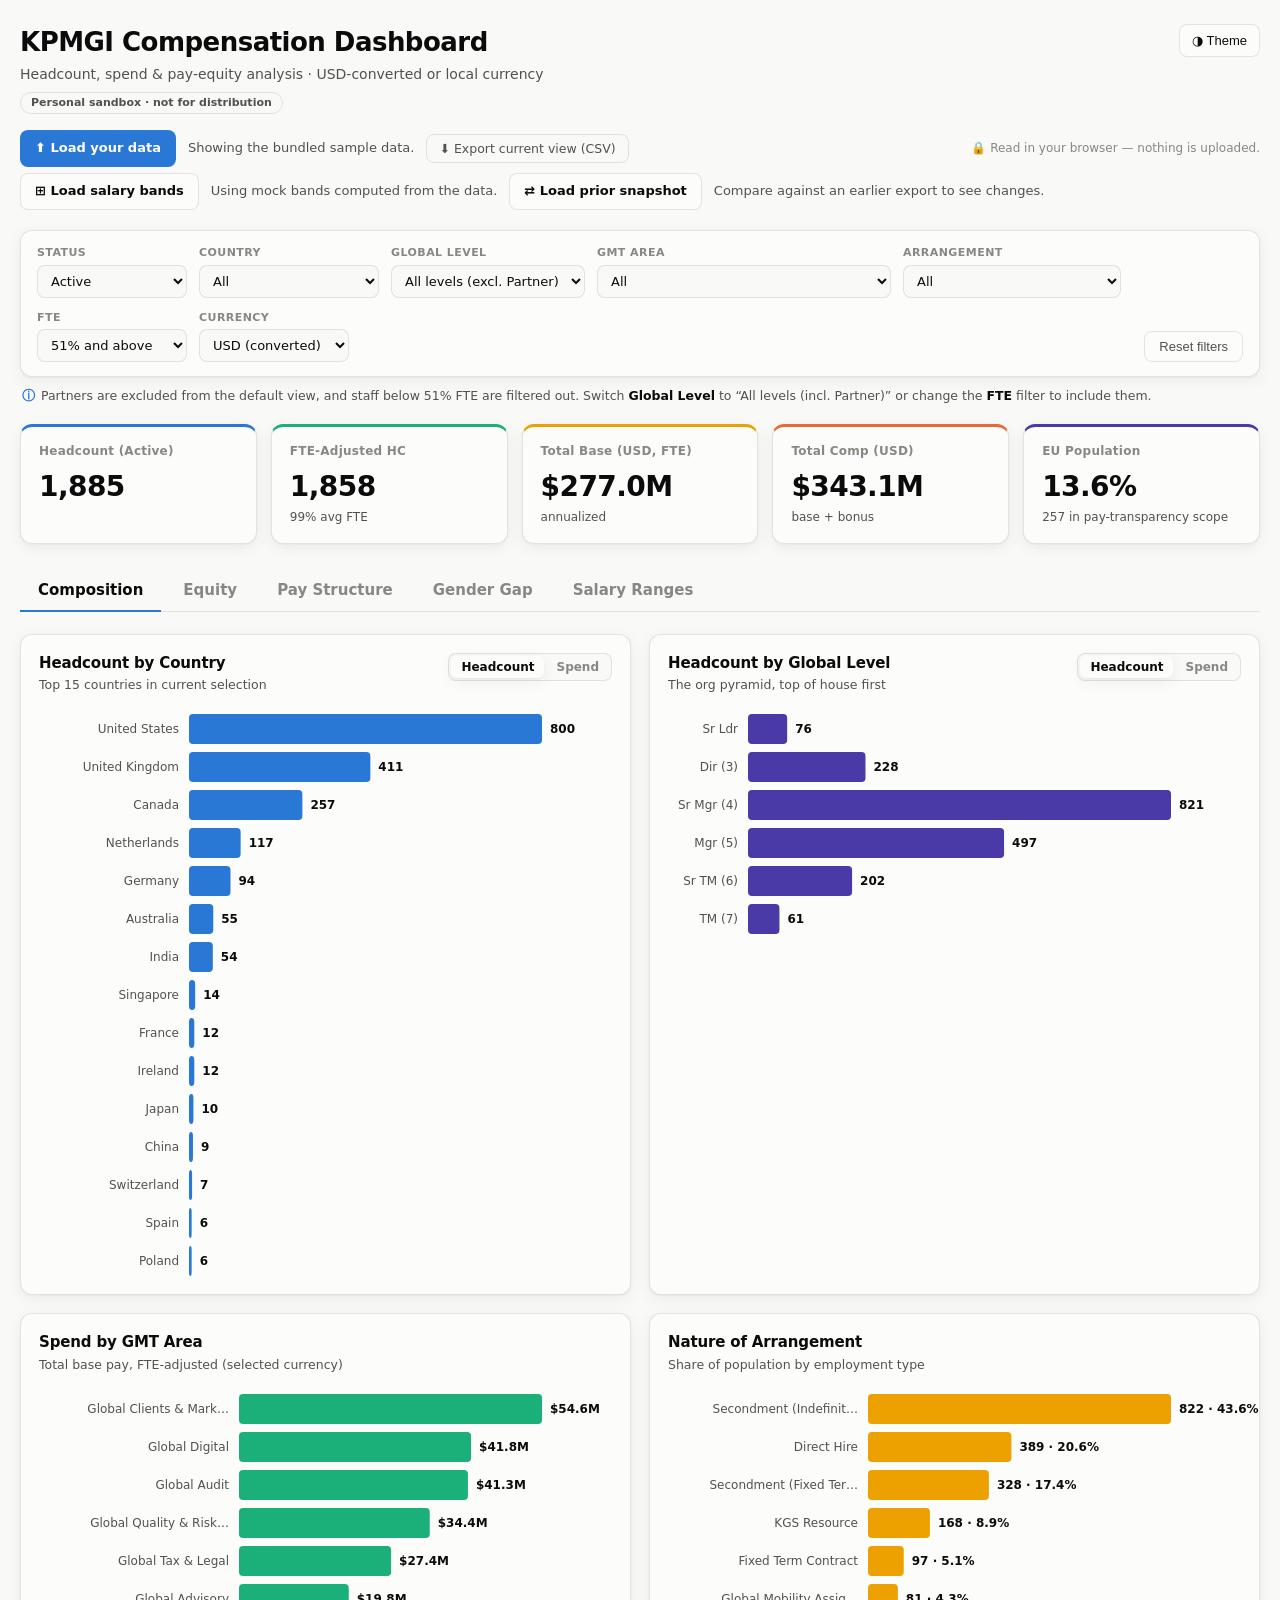
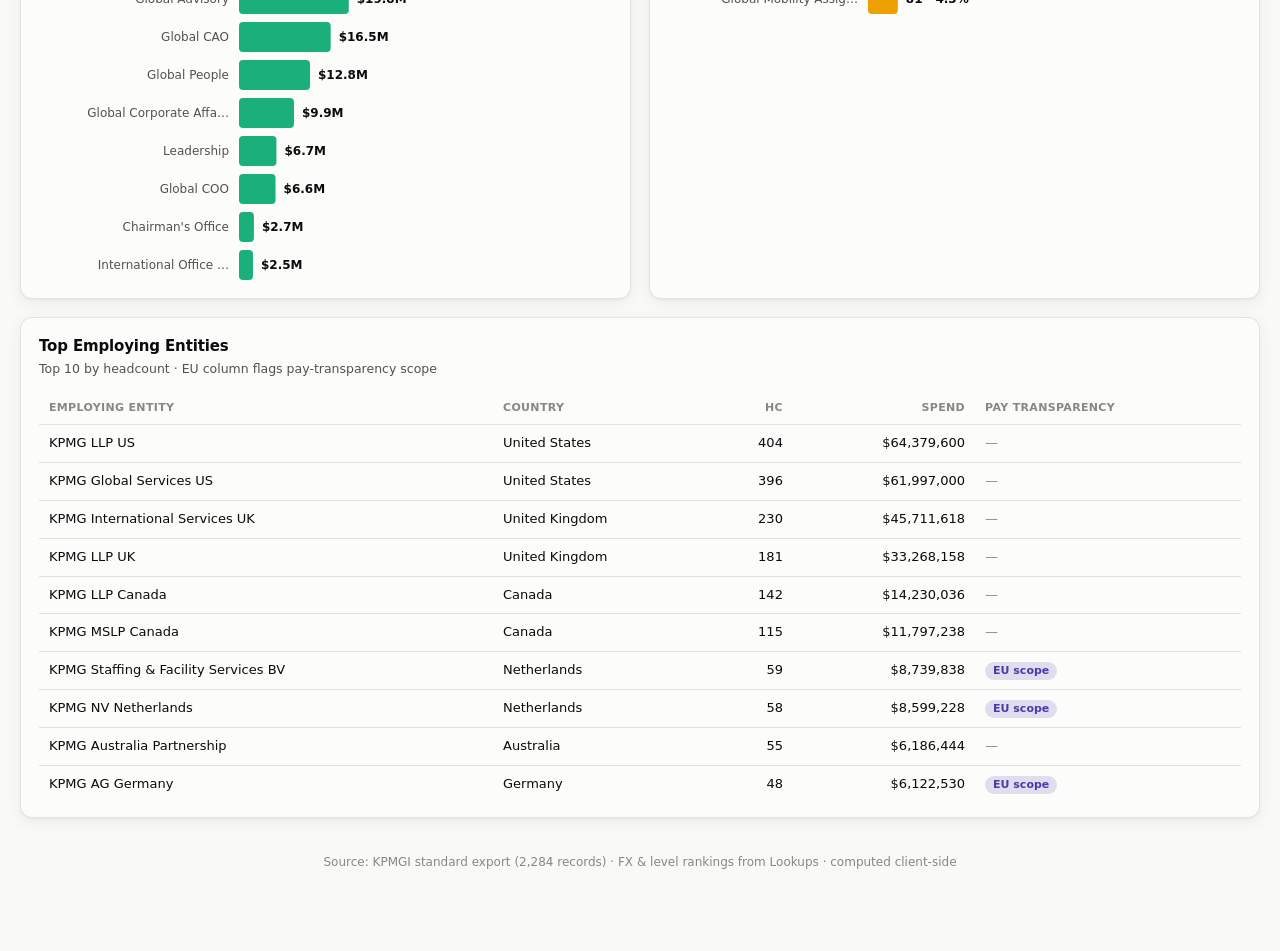
==== commit 0e76539b: "Add bands import, data-quality panel, snapshot comparison, gender auto-detect, print styles Five enh" ====
--- a/compensation-dashboard.html
+++ b/compensation-dashboard.html
@@ -164,7 +164,60 @@
 .ds-reset:hover{border-color:var(--axis);color:var(--text-primary);}
 .ds-privacy{margin-left:auto;color:var(--muted);font-size:12px;white-space:nowrap;}
 .foot{margin-top:36px;font-size:12px;color:var(--muted);text-align:center;}
+.upload-btn.sec{background:var(--surface-1);color:var(--text-primary);border:1px solid var(--border);}
+.upload-btn.sec:hover{filter:none;border-color:var(--axis);}
+.caveat-ok{background:color-mix(in srgb,var(--good) 10%,transparent);border-color:color-mix(in srgb,var(--good) 40%,transparent);}
+
+/* data-quality panel */
+.dq{background:var(--surface-1);border:1px solid var(--border);border-radius:12px;margin:12px 0 4px;box-shadow:var(--shadow);}
+.dq summary{cursor:pointer;padding:12px 16px;font-size:13px;font-weight:600;list-style:none;display:flex;align-items:center;gap:8px;flex-wrap:wrap;}
+.dq summary::-webkit-details-marker{display:none;}
+.dq summary::before{content:'▸';color:var(--muted);transition:transform .15s;}
+.dq[open] summary::before{transform:rotate(90deg);}
+.dq-chip{display:inline-block;font-size:11.5px;font-weight:600;padding:2px 9px;border-radius:99px;
+  background:color-mix(in srgb,var(--warning) 16%,transparent);color:var(--serious);}
+.dq-chip.dq-ok{background:color-mix(in srgb,var(--good) 14%,transparent);color:var(--good);}
+.dq-chip.dq-info{background:color-mix(in srgb,var(--series-1) 13%,transparent);color:var(--series-1);}
+.dq-body{padding:2px 16px 14px;font-size:13px;color:var(--text-secondary);}
+.dq-item{margin:9px 0;padding-left:12px;border-left:3px solid var(--grid);line-height:1.55;}
+.dq-item b{color:var(--text-primary);font-weight:600;}
+.dq-item.dq-warned{border-left-color:var(--warning);}
+.dq-ids{font-size:12px;color:var(--muted);font-variant-numeric:tabular-nums;word-break:break-all;}
+
+/* disabled-ish tab (no data behind it) */
+.tab.tab-off{opacity:.45;}
+.tab.tab-off::after{content:' ·';color:var(--muted);}
+
+/* print header (screen: hidden) */
+#printHeader{display:none;}
+
 @media(max-width:900px){.kpis{grid-template-columns:repeat(2,1fr)}.g2{grid-template-columns:1fr}}
+
+/* ---------- print / PDF ---------- */
+@media print{
+  :root,:root[data-theme="dark"],:root:not([data-theme="light"]){
+    --surface-1:#fff; --page:#fff;
+    --text-primary:#0b0b0b; --text-secondary:#52514e; --muted:#898781;
+    --grid:#e1e0d9; --axis:#c3c2b7; --border:rgba(11,11,11,0.18);
+    --series-1:#2a78d6; --series-2:#1baf7a; --series-3:#eda100; --series-4:#008300;
+    --series-5:#4a3aa7; --series-6:#e34948; --series-7:#e87ba4; --series-8:#eb6834;
+    --heat:#2a78d6; --shadow:none;
+  }
+  body{background:#fff;-webkit-print-color-adjust:exact;print-color-adjust:exact;}
+  .wrap{max-width:none;padding:0;}
+  .datasrc,.filters,.tabs,.theme-btn,.dq,#tip,.filter-note{display:none!important;}
+  #printHeader{display:block;border:1px solid var(--border);border-radius:10px;padding:10px 14px;
+    margin:10px 0 16px;font-size:12px;color:var(--text-secondary);line-height:1.6;}
+  #printHeader b{color:var(--text-primary);}
+  .panel{display:block!important;break-before:page;}
+  #panel-comp{break-before:auto;}
+  .panel.print-skip{display:none!important;}
+  .panel::before{content:attr(data-title);display:block;font-size:19px;font-weight:700;
+    letter-spacing:-.01em;margin:0 0 14px;color:var(--text-primary);}
+  .card,.kpi,.defbox,.caveat{break-inside:avoid;box-shadow:none;}
+  .grid.g2{grid-template-columns:1fr 1fr;}
+  .foot{break-before:avoid;}
+}
 </style>
 </head>
 <body>
@@ -178,6 +231,8 @@
     <button class="theme-btn" id="themeBtn">◑ Theme</button>
   </header>
 
+  <div id="printHeader"></div>
+
   <div class="datasrc">
     <label class="upload-btn">⬆ Load your data
       <input type="file" id="fileInput" accept=".xlsx,.csv" hidden>
@@ -187,6 +242,22 @@
     <button class="ds-reset" id="resetData" hidden>Reset to sample</button>
     <span class="ds-privacy">🔒 Read in your browser — nothing is uploaded.</span>
   </div>
+  <div class="datasrc" style="margin-top:6px;">
+    <label class="upload-btn sec">⊞ Load salary bands
+      <input type="file" id="bandsInput" accept=".xlsx,.csv" hidden>
+    </label>
+    <span class="ds-status" id="bandsStatus">Using mock bands computed from the data.</span>
+    <button class="ds-reset" id="resetBands" hidden>✕ Clear bands</button>
+    <label class="upload-btn sec">⇄ Load prior snapshot
+      <input type="file" id="compareInput" accept=".xlsx,.csv" hidden>
+    </label>
+    <span class="ds-status" id="compareStatus">Compare against an earlier export to see changes.</span>
+    <button class="ds-reset" id="resetCompare" hidden>✕ Clear comparison</button>
+  </div>
+  <details class="dq" id="dqPanel" hidden>
+    <summary id="dqSummary">Data quality</summary>
+    <div class="dq-body" id="dqBody"></div>
+  </details>
 
   <div class="filters" id="filters">
     <div class="field"><label>Status</label><select id="f-status"></select></div>
@@ -210,10 +281,11 @@
     <button class="tab" data-tab="structure">Pay Structure</button>
     <button class="tab" data-tab="gender">Gender Gap</button>
     <button class="tab" data-tab="ranges">Salary Ranges</button>
+    <button class="tab" data-tab="delta" id="tab-delta" style="display:none">Changes</button>
   </div>
 
   <!-- COMPOSITION -->
-  <div class="panel active" id="panel-comp">
+  <div class="panel active" id="panel-comp" data-title="Composition">
     <div class="grid g2" style="margin-bottom:18px;">
       <div class="card">
         <div class="card-head">
@@ -252,7 +324,7 @@
   </div>
 
   <!-- EQUITY -->
-  <div class="panel" id="panel-equity">
+  <div class="panel" id="panel-equity" data-title="Equity">
     <div class="caveat"><b>⚠ Caveat.</b> Equity views compare pay in the selected currency across levels and countries.
       Global Level is the primary equalizer but does not capture within-level tenure or scope. Treat outliers as
       candidates for human review, not verdicts.</div>
@@ -294,7 +366,7 @@
   </div>
 
   <!-- PAY STRUCTURE -->
-  <div class="panel" id="panel-structure">
+  <div class="panel" id="panel-structure" data-title="Pay Structure">
     <div class="defbox">
       <div class="defbox-h">Pay structure &amp; internal equity</div>
       <ul>
@@ -302,7 +374,7 @@
         <li><b>Pay mix (bonus leverage).</b> Bonus as a share of base by level. Variable pay should lever up with seniority.</li>
         <li><b>Compa-ratio spread.</b> Each person's base ÷ the <b>midpoint of their salary band</b> (see the Salary Ranges tab). Centred on 1.0 when pay tracks the midpoint — the <i>width</i> of the spread shows how tightly each level is managed; below 0.8 or above 1.2 are outliers worth review.</li>
       </ul>
-      <div class="defbox-note">Compa-ratio now uses the <b>placeholder band midpoints</b> from the Salary Ranges tab; differentials use median actual base within each country (countries with ≥ 3 people at both adjacent levels). Both are FX-invariant.</div>
+      <div class="defbox-note" id="structure-note">Compa-ratio now uses the <b>placeholder band midpoints</b> from the Salary Ranges tab; differentials use median actual base within each country (countries with ≥ 3 people at both adjacent levels). Both are FX-invariant.</div>
     </div>
     <div class="grid g2" style="margin-bottom:18px;">
       <div class="card">
@@ -323,9 +395,13 @@
     </div>
   </div>
 
-  <!-- GENDER GAP (placeholder) -->
-  <div class="panel" id="panel-gender">
-    <div class="caveat caveat-alert">
+  <!-- GENDER GAP (placeholder unless a real Gender column is loaded) -->
+  <div class="panel" id="panel-gender" data-title="Gender Gap">
+    <div class="caveat" id="gender-empty" style="display:none">
+      <b>No gender data in this file.</b> The loaded export has no <b>Gender</b> column, so these views are switched off rather than shown on guessed data. Add a Gender column (M/F) to the export and reload — the pay-gap, representation and quartile views light up automatically.
+    </div>
+    <div id="gender-content">
+    <div class="caveat caveat-alert" id="gender-caveat">
       <b>⚠ Placeholder data — not for reporting.</b> Gender is <b>not</b> in the source export; it is <b>inferred from first names as a best guess</b> (several names are unisex) purely to demonstrate the EU Pay Transparency views. Because the inferred gender has no real relationship to how pay was set, the gaps below sit near zero <i>by construction</i> — feed <b>real HR gender data</b> and these same views surface actual gaps. The Directive flags unexplained gaps above <b>5%</b> within a category of worker.
     </div>
     <div class="kpis" id="gkpis"></div>
@@ -346,12 +422,13 @@
       <div class="desc">Population split into four equal-size pay bands (Q1 lowest → Q4 highest); share of women in each. Dashed line = 50% parity. This quartile breakdown is explicitly required by the EU Pay Transparency Directive.</div>
       <div id="chart-quart"></div>
     </div>
+    </div>
   </div>
 
-  <!-- SALARY RANGES (placeholder) -->
-  <div class="panel" id="panel-ranges">
-    <div class="caveat caveat-alert">
-      <b>⚠ Placeholder bands — illustrative only.</b> Salary ranges are <b>not</b> in the source export. A mock <b>min / midpoint / max</b> band is generated per country × level (midpoint ≈ the cohort's rounded median; edges near its 5th/95th percentiles), so the structure is realistic but invented. Replace with your real grade ranges and every view below — plus the compa-ratio on the Pay Structure tab — becomes exact.
+  <!-- SALARY RANGES (placeholder unless real bands are loaded) -->
+  <div class="panel" id="panel-ranges" data-title="Salary Ranges">
+    <div class="caveat caveat-alert" id="ranges-caveat">
+      <b>⚠ Placeholder bands — illustrative only.</b> Salary ranges are <b>not</b> in the source export. A mock <b>min / midpoint / max</b> band is generated per country × level (midpoint ≈ the cohort's rounded median; edges near its 5th/95th percentiles), so the structure is realistic but invented. Load your real grade ranges with <b>⊞ Load salary bands</b> above and every view below — plus the compa-ratio on the Pay Structure tab — becomes exact.
     </div>
     <div class="kpis" id="rkpis"></div>
     <div class="grid g2" style="margin:20px 0 18px;">
@@ -378,18 +455,41 @@
     </div>
   </div>
 
+  <!-- CHANGES vs prior snapshot (hidden until a comparison file is loaded) -->
+  <div class="panel print-skip" id="panel-delta" data-title="Changes vs Prior Snapshot">
+    <div class="caveat" id="delta-caveat"></div>
+    <div class="kpis" id="dkpis"></div>
+    <div class="grid g2" style="margin:20px 0 18px;">
+      <div class="card">
+        <h3>Median Base Movement by Level</h3>
+        <div class="desc">Median per-person base change for staff present in both snapshots, by current level. Same-currency change where possible (FX-proof), USD otherwise.</div>
+        <div id="chart-dlevel"></div>
+      </div>
+      <div class="card">
+        <h3>Net Headcount Change by Country</h3>
+        <div class="desc">Current headcount minus prior, top movers first. Green = grew, red = shrank.</div>
+        <div id="chart-dcountry"></div>
+      </div>
+    </div>
+    <div class="card">
+      <h3>New Person-Level Inversions</h3>
+      <div class="desc">Same-country reports who now out-earn their own manager but did not in the prior snapshot. Top 15 by gap.</div>
+      <div id="tbl-dinv"></div>
+    </div>
+  </div>
+
   <div class="foot">Source: KPMGI standard export (<span id="foot-n"></span> records) · FX & level rankings from Lookups · computed client-side</div>
 </div>
 <div id="tip"></div>
 
 <script>
-const DATA={"fx":{"AED":0.27,"AUD":0.66,"BRL":0.2,"CAD":0.73,"CHF":1.13,"CNY":0.14,"EUR":1.09,"GBP":1.27,"HUF":0.0028,"INR":0.012,"JPY":0.0064,"KRW":0.00075,"KWD":3.25,"PLN":0.25,"RON":0.22,"RSD":0.0093,"SGD":0.74,"TWD":0.031,"USD":1,"UYU":0.025,"ZAR":0.053},"eu":["Belgium","Croatia","Cyprus","France","Germany","Hungary","Ireland","Italy","Luxembourg","Netherlands","Poland","Romania","Spain"],"levels":[["Partner",1,"Part"],["Senior Leader",2,"Sr Ldr"],["Director or equivalent (3)",3,"Dir (3)"],["Senior Manager or equivalent (4)",4,"Sr Mgr (4)"],["Manager or equivalent (5)",5,"Mgr (5)"],["Senior Team Member or equivalent (6)",6,"Sr TM (6)"],["Team member or equivalent (7)",7,"TM (7)"]],"rows":[{"id":"KPMG10000000","country":"United States","status":"Active","level":"Partner","gmt":"Global Clients & Markets","cc":"CC-1003","entity":"KPMG LLP US","arr":"Global Mobility Assignment","pmid":"KPMG10000027","pm":"Nora Wang","gender":"M","cur":"USD","fte":100,"base":483000,"comp":662700,"baseUsd":483000,"compUsd":662700},{"id":"KPMG10000001","country":"United States","status":"Active","level":"Partner","gmt":"Global Advisory","cc":"CC-1079","entity":"KPMG Global Services US","arr":"Secondment (Fixed Term)","pmid":"KPMG10000043","pm":"Niko Nguyen","gender":"F","cur":"USD","fte":100,"base":317000,"comp":488900,"baseUsd":317000,"compUsd":488900},{"id":"KPMG10000002","country":"United States","status":"Active","level":"Partner","gmt":"Global Tax & Legal","cc":"CC-1071","entity":"KPMG LLP US","arr":"Global Mobility Assignment","pmid":"KPMG10000000","pm":"Hiroshi Lindgren","gender":"F","cur":"USD","fte":100,"base":400000,"comp":584200,"baseUsd":400000,"compUsd":584200},{"id":"KPMG10000003","country":"United States","status":"Active","level":"Partner","gmt":"Global Advisory","cc":"CC-1028","entity":"KPMG LLP US","arr":"Secondment (Fixed Term)","pmid":"KPMG10000012","pm":"Layla Silva","gender":"M","cur":"USD","fte":50,"base":351000,"comp":561500,"baseUsd":351000,"compUsd":561500},{"id":"KPMG10000004","country":"United States","status":"Active","level":"Partner","gmt":"Global Advisory","cc":"CC-1033","entity":"KPMG LLP US","arr":"Secondment (Fixed Term)","pmid":"KPMG10000015","pm":"Ravi Cohen","gender":"M","cur":"USD","fte":100,"base":551000,"comp":752400,"baseUsd":551000,"compUsd":752400},{"id":"KPMG10000005","country":"United States","status":"Active","level":"Partner","gmt":"Global Clients & Markets","cc":"CC-1068","entity":"KPMG LLP US","arr":"Secondment (Indefinite)","pmid":"KPMG10000022","pm":"David Tanaka","gender":"M","cur":"USD","fte":100,"base":470000,"comp":749400,"baseUsd":470000,"compUsd":749400},{"id":"KPMG10000006","country":"United States","status":"Active","level":"Partner","gmt":"Global Audit","cc":"CC-1007","entity":"KPMG LLP US","arr":"Secondment (Indefinite)","pmid":"KPMG10000010","pm":"Eva Andersen","gender":"M","cur":"USD","fte":100,"base":486000,"comp":763200,"baseUsd":486000,"compUsd":763200},{"id":"KPMG10000007","country":"United States","status":"Active","level":"Partner","gmt":"Global Digital","cc":"CC-1013","entity":"KPMG LLP US","arr":"Secondment (Indefinite)","pmid":"KPMG10000005","pm":"Pavel Walker","gender":"F","cur":"USD","fte":100,"base":535000,"comp":776500,"baseUsd":535000,"compUsd":776500},{"id":"KPMG10000008","country":"United States","status":"Active","level":"Partner","gmt":"Global Digital","cc":"CC-1049","entity":"KPMG Global Services US","arr":"Direct Hire","pmid":"KPMG10000032","pm":"Niko Ahmed","gender":"M","cur":"USD","fte":100,"base":487000,"comp":788700,"baseUsd":487000,"compUsd":788700},{"id":"KPMG10000009","country":"United States","status":"Active","level":"Partner","gmt":"Global Clients & Markets","cc":"CC-1030","entity":"KPMG Global Services US","arr":"Secondment (Indefinite)","pmid":"KPMG10000041","pm":"Yuki Walker","gender":"F","cur":"USD","fte":100,"base":383000,"comp":530100,"baseUsd":383000,"compUsd":530100},{"id":"KPMG10000010","country":"United States","status":"Active","level":"Partner","gmt":"Global Corporate Affairs","cc":"CC-1009","entity":"KPMG LLP US","arr":"Secondment (Fixed Term)","pmid":"KPMG10000037","pm":"Lina Johnson","gender":"F","cur":"USD","fte":100,"base":383000,"comp":569700,"baseUsd":383000,"compUsd":569700},{"id":"KPMG10000011","country":"United States","status":"Active","level":"Partner","gmt":"Global Audit","cc":"CC-1043","entity":"KPMG LLP US","arr":"Global Mobility Assignment","pmid":"KPMG10000043","pm":"Niko Nguyen","gender":"M","cur":"USD","fte":100,"base":449000,"comp":754600,"baseUsd":449000,"compUsd":754600},{"id":"KPMG10000012","country":"United States","status":"Active","level":"Partner","gmt":"Global Clients & Markets","cc":"CC-1055","entity":"KPMG LLP US","arr":"Secondment (Indefinite)","pmid":"KPMG10000008","pm":"David Brown","gender":"F","cur":"USD","fte":100,"base":588000,"comp":845300,"baseUsd":588000,"compUsd":845300},{"id":"KPMG10000013","country":"United States","status":"Active","level":"Partner","gmt":"Global Clients & Markets","cc":"CC-1031","entity":"KPMG Global Services US","arr":"Secondment (Indefinite)","pmid":"KPMG10000006","pm":"Chen Patel","gender":"F","cur":"USD","fte":80,"base":586000,"comp":1007800,"baseUsd":586000,"compUsd":1007800},{"id":"KPMG10000014","country":"United States","status":"Active","level":"Partner","gmt":"Global Tax & Legal","cc":"CC-1033","entity":"KPMG LLP US","arr":"Secondment (Fixed Term)","pmid":"KPMG10000007","pm":"Aisha DaSilva","gender":"M","cur":"USD","fte":100,"base":293000,"comp":425600,"baseUsd":293000,"compUsd":425600},{"id":"KPMG10000015","country":"United States","status":"Active","level":"Partner","gmt":"Global Digital","cc":"CC-1038","entity":"KPMG Global Services US","arr":"Fixed Term Contract","pmid":"KPMG10000036","pm":"Aiden Becker","gender":"M","cur":"USD","fte":100,"base":446000,"comp":779200,"baseUsd":446000,"compUsd":779200},{"id":"KPMG10000016","country":"United States","status":"Active","level":"Partner","gmt":"Global Tax & Legal","cc":"CC-1021","entity":"KPMG LLP US","arr":"Secondment (Indefinite)","pmid":"KPMG10000011","pm":"Hiroshi Kowalski","gender":"F","cur":"USD","fte":100,"base":411000,"comp":723400,"baseUsd":411000,"compUsd":723400},{"id":"KPMG10000017","country":"United States","status":"Active","level":"Partner","gmt":"Global Digital","cc":"CC-1054","entity":"KPMG LLP US","arr":"Secondment (Indefinite)","pmid":"KPMG10000035","pm":"Aiden Cohen","gender":"M","cur":"USD","fte":100,"base":426000,"comp":760600,"baseUsd":426000,"compUsd":760600},{"id":"KPMG10000018","country":"United States","status":"Active","level":"Partner","gmt":"Global CAO","cc":"CC-1031","entity":"KPMG Global Services US","arr":"KGS Resource","pmid":"KPMG10000037","pm":"Lina Johnson","gender":"M","cur":"USD","fte":100,"base":579000,"comp":1035200,"baseUsd":579000,"compUsd":1035200},{"id":"KPMG10000019","country":"United States","status":"Active","level":"Partner","gmt":"Global Digital","cc":"CC-1002","entity":"KPMG Global Services US","arr":"Secondment (Fixed Term)","pmid":"KPMG10000004","pm":"Bashar Rossi","gender":"M","cur":"USD","fte":100,"base":500000,"comp":849500,"baseUsd":500000,"compUsd":849500},{"id":"KPMG10000020","country":"United States","status":"Active","level":"Partner","gmt":"Global Clients & Markets","cc":"CC-1017","entity":"KPMG Global Services US","arr":"Secondment (Indefinite)","pmid":"KPMG10000015","pm":"Ravi Cohen","gender":"F","cur":"USD","fte":100,"base":532000,"comp":908400,"baseUsd":532000,"compUsd":908400},{"id":"KPMG10000021","country":"United States","status":"Active","level":"Partner","gmt":"Global COO","cc":"CC-1014","entity":"KPMG LLP US","arr":"Secondment (Fixed Term)","pmid":"KPMG10000001","pm":"Sarah Smith","gender":"M","cur":"USD","fte":100,"base":452000,"comp":831700,"baseUsd":452000,"compUsd":831700},{"id":"KPMG10000022","country":"United States","status":"Active","level":"Partner","gmt":"Global Advisory","cc":"CC-1072","entity":"KPMG LLP US","arr":"Secondment (Indefinite)","pmid":"KPMG10000045","pm":"Aiden Beaumont","gender":"M","cur":"USD","fte":100,"base":408000,"comp":694900,"baseUsd":408000,"compUsd":694900},{"id":"KPMG10000023","country":"United States","status":"Active","level":"Partner","gmt":"Global CAO","cc":"CC-1031","entity":"KPMG LLP US","arr":"Secondment (Indefinite)","pmid":"KPMG10000020","pm":"Camila Lindgren","gender":"M","cur":"USD","fte":100,"base":504000,"comp":790800,"baseUsd":504000,"compUsd":790800},{"id":"KPMG10000024","country":"United States","status":"Active","level":"Partner","gmt":"Global COO","cc":"CC-1060","entity":"KPMG Global Services US","arr":"Secondment (Indefinite)","pmid":"KPMG10000004","pm":"Bashar Rossi","gender":"M","cur":"USD","fte":100,"base":391000,"comp":697000,"baseUsd":391000,"compUsd":697000},{"id":"KPMG10000025","country":"United States","status":"Active","level":"Partner","gmt":"Global Clients & Markets","cc":"CC-1035","entity":"KPMG Global Services US","arr":"Direct Hire","pmid":"KPMG10000001","pm":"Sarah Smith","gender":"M","cur":"USD","fte":100,"base":502000,"comp":748000,"baseUsd":502000,"compUsd":748000},{"id":"KPMG10000026","country":"United States","status":"Active","level":"Partner","gmt":"Global Audit","cc":"CC-1061","entity":"KPMG LLP US","arr":"Direct Hire","pmid":"KPMG10000009","pm":"Nora Brown","gender":"M","cur":"USD","fte":100,"base":577000,"comp":961400,"baseUsd":577000,"compUsd":961400},{"id":"KPMG10000027","country":"United States","status":"Active","level":"Partner","gmt":"Global Digital","cc":"CC-1078","entity":"KPMG LLP US","arr":"Direct Hire","pmid":"KPMG10000030","pm":"Yuki DaSilva","gender":"F","cur":"USD","fte":100,"base":521000,"comp":860200,"baseUsd":521000,"compUsd":860200},{"id":"KPMG10000028","country":"United States","status":"Active","level":"Partner","gmt":"Global CAO","cc":"CC-1034","entity":"KPMG LLP US","arr":"Secondment (Indefinite)","pmid":"KPMG10000005","pm":"Pavel Walker","gender":"M","cur":"USD","fte":100,"base":357000,"comp":606700,"baseUsd":357000,"compUsd":606700},{"id":"KPMG10000029","country":"United States","status":"Active","level":"Partner","gmt":"Global Audit","cc":"CC-1002","entity":"KPMG Global Services US","arr":"Secondment (Fixed Term)","pmid":"KPMG10000040","pm":"Emma DaSilva","gender":"F","cur":"USD","fte":100,"base":438000,"comp":612600,"baseUsd":438000,"compUsd":612600},{"id":"KPMG10000030","country":"United States","status":"Active","level":"Partner","gmt":"Global Advisory","cc":"CC-1011","entity":"KPMG Global Services US","arr":"Secondment (Indefinite)","pmid":"KPMG10000001","pm":"Sarah Smith","gender":"F","cur":"USD","fte":100,"base":393000,"comp":597400,"baseUsd":393000,"compUsd":597400},{"id":"KPMG10000031","country":"United States","status":"Active","level":"Partner","gmt":"Global Clients & Markets","cc":"CC-1070","entity":"KPMG Global Services US","arr":"Secondment (Indefinite)","pmid":"KPMG10000022","pm":"David Tanaka","gender":"M","cur":"USD","fte":100,"base":520000,"comp":758000,"baseUsd":520000,"compUsd":758000},{"id":"KPMG10000032","country":"United States","status":"Active","level":"Partner","gmt":"Global Advisory","cc":"CC-1043","entity":"KPMG Global Services US","arr":"Direct Hire","pmid":"KPMG10000042","pm":"Jordan Kowalski","gender":"M","cur":"USD","fte":100,"base":588000,"comp":868500,"baseUsd":588000,"compUsd":868500},{"id":"KPMG10000033","country":"United States","status":"Active","level":"Partner","gmt":"Global Audit","cc":"CC-1019","entity":"KPMG Global Services US","arr":"Direct Hire","pmid":"KPMG10000034","pm":"Marta M\u00fcller","gender":"M","cur":"USD","fte":80,"base":573000,"comp":1018500,"baseUsd":573000,"compUsd":1018500},{"id":"KPMG10000034","country":"United States","status":"Active","level":"Partner","gmt":"Global People","cc":"CC-1069","entity":"KPMG LLP US","arr":"Secondment (Fixed Term)","pmid":"KPMG10000005","pm":"Pavel Walker","gender":"F","cur":"USD","fte":100,"base":309000,"comp":536200,"baseUsd":309000,"compUsd":536200},{"id":"KPMG10000035","country":"United States","status":"Active","level":"Partner","gmt":"Global Digital","cc":"CC-1022","entity":"KPMG LLP US","arr":"Secondment (Fixed Term)","pmid":"KPMG10000016","pm":"Sofia Janssen","gender":"M","cur":"USD","fte":100,"base":378000,"comp":519300,"baseUsd":378000,"compUsd":519300},{"id":"KPMG10000036","country":"United States","status":"Active","level":"Partner","gmt":"Global Audit","cc":"CC-1049","entity":"KPMG Global Services US","arr":"Secondment (Indefinite)","pmid":"KPMG10000029","pm":"Ines Janssen","gender":"M","cur":"USD","fte":100,"base":564000,"comp":950500,"baseUsd":564000,"compUsd":950500},{"id":"KPMG10000037","country":"United States","status":"Active","level":"Partner","gmt":"Global Tax & Legal","cc":"CC-1017","entity":"KPMG LLP US","arr":"Direct Hire","pmid":"KPMG10000041","pm":"Yuki Walker","gender":"F","cur":"USD","fte":100,"base":586000,"comp":1053100,"baseUsd":586000,"compUsd":1053100},{"id":"KPMG10000038","country":"United States","status":"Active","level":"Partner","gmt":"Global Corporate Affairs","cc":"CC-1059","entity":"KPMG LLP US","arr":"Secondment (Indefinite)","pmid":"KPMG10000036","pm":"Aiden Becker","gender":"M","cur":"USD","fte":100,"base":556000,"comp":853800,"baseUsd":556000,"compUsd":853800},{"id":"KPMG10000039","country":"United States","status":"Active","level":"Partner","gmt":"Global Digital","cc":"CC-1008","entity":"KPMG Global Services US","arr":"Direct Hire","pmid":"KPMG10000026","pm":"Alex Costa","gender":"M","cur":"USD","fte":100,"base":493000,"comp":808800,"baseUsd":493000,"compUsd":808800},{"id":"KPMG10000040","country":"United States","status":"Active","level":"Partner","gmt":"Global Tax & Legal","cc":"CC-1056","entity":"KPMG Global Services US","arr":"Direct Hire","pmid":"KPMG10000043","pm":"Niko Nguyen","gender":"F","cur":"USD","fte":100,"base":578000,"comp":979300,"baseUsd":578000,"compUsd":979300},{"id":"KPMG10000041","country":"United States","status":"Active","level":"Partner","gmt":"International Office of General Counsel","cc":"CC-1027","entity":"KPMG LLP US","arr":"Secondment (Indefinite)","pmid":"KPMG10000003","pm":"Lukas Walker","gender":"F","cur":"USD","fte":100,"base":490000,"comp":817300,"baseUsd":490000,"compUsd":817300},{"id":"KPMG10000042","country":"United States","status":"Active","level":"Partner","gmt":"Global Advisory","cc":"CC-1065","entity":"KPMG LLP US","arr":"Secondment (Fixed Term)","pmid":"KPMG10000021","pm":"Sam Lopes","gender":"M","cur":"USD","fte":100,"base":529000,"comp":779900,"baseUsd":529000,"compUsd":779900},{"id":"KPMG10000043","country":"United States","status":"Active","level":"Partner","gmt":"Global Clients & Markets","cc":"CC-1076","entity":"KPMG Global Services US","arr":"Secondment (Fixed Term)","pmid":"KPMG10000024","pm":"Alex Nielsen","gender":"M","cur":"USD","fte":100,"base":437000,"comp":785100,"baseUsd":437000,"compUsd":785100},{"id":"KPMG10000044","country":"United States","status":"Active","level":"Partner","gmt":"Global Clients & Markets","cc":"CC-1016","entity":"KPMG LLP US","arr":"Secondment (Fixed Term)","pmid":"KPMG10000008","pm":"David Brown","gender":"F","cur":"USD","fte":100,"base":315000,"comp":492900,"baseUsd":315000,"compUsd":492900},{"id":"KPMG10000045","country":"United States","status":"Active","level":"Partner","gmt":"Global Digital","cc":"CC-1079","entity":"KPMG LLP US","arr":"Secondment (Fixed Term)","pmid":"KPMG10000015","pm":"Ravi Cohen","gender":"M","cur":"USD","fte":100,"base":442000,"comp":633900,"baseUsd":442000,"compUsd":633900},{"id":"KPMG10000046","country":"United States","status":"Active","level":"Senior Leader","gmt":"Global Digital","cc":"CC-1076","entity":"KPMG LLP US","arr":"Direct Hire","pmid":"KPMG10000013","pm":"Olivia DaSilva","gender":"M","cur":"USD","fte":100,"base":411000,"comp":665800,"baseUsd":411000,"compUsd":665800},{"id":"KPMG10000047","country":"United States","status":"Active","level":"Senior Leader","gmt":"Global Tax & Legal","cc":"CC-1027","entity":"KPMG LLP US","arr":"KGS Resource","pmid":"KPMG10000002","pm":"Priya Janssen","gender":"F","cur":"USD","fte":100,"base":257000,"comp":366200,"baseUsd":257000,"compUsd":366200},{"id":"KPMG10000048","country":"United States","status":"Active","level":"Senior Leader","gmt":"Global Quality & Risk Management","cc":"CC-1041","entity":"KPMG LLP US","arr":"Direct Hire","pmid":"KPMG10000037","pm":"Lina Johnson","gender":"F","cur":"USD","fte":100,"base":247000,"comp":390300,"baseUsd":247000,"compUsd":390300},{"id":"KPMG10000049","country":"United States","status":"Active","level":"Senior Leader","gmt":"Global Quality & Risk Management","cc":"CC-1032","entity":"KPMG LLP US","arr":"Secondment (Indefinite)","pmid":"KPMG10000016","pm":"Sofia Janssen","gender":"F","cur":"USD","fte":100,"base":312000,"comp":433700,"baseUsd":312000,"compUsd":433700},{"id":"KPMG10000050","country":"United States","status":"Active","level":"Senior Leader","gmt":"Global Digital","cc":"CC-1039","entity":"KPMG Global Services US","arr":"Secondment (Fixed Term)","pmid":"KPMG10000029","pm":"Ines Janssen","gender":"F","cur":"USD","fte":50,"base":385000,"comp":575500,"baseUsd":385000,"compUsd":575500},{"id":"KPMG10000051","country":"United States","status":"Active","level":"Senior Leader","gmt":"Global Clients & Markets","cc":"CC-1056","entity":"KPMG Global Services US","arr":"Secondment (Fixed Term)","pmid":"KPMG10000036","pm":"Aiden Becker","gender":"M","cur":"USD","fte":100,"base":389000,"comp":539100,"baseUsd":389000,"compUsd":539100},{"id":"KPMG10000052","country":"United States","status":"Active","level":"Senior Leader","gmt":"Global Audit","cc":"CC-1050","entity":"KPMG LLP US","arr":"Secondment (Fixed Term)","pmid":"KPMG10000045","pm":"Aiden Beaumont","gender":"M","cur":"USD","fte":100,"base":310000,"comp":456000,"baseUsd":310000,"compUsd":456000},{"id":"KPMG10000053","country":"United States","status":"Active","level":"Senior Leader","gmt":"Global Digital","cc":"CC-1012","entity":"KPMG LLP US","arr":"Fixed Term Contract","pmid":"KPMG10000028","pm":"Chen Singh","gender":"F","cur":"USD","fte":100,"base":388000,"comp":551900,"baseUsd":388000,"compUsd":551900},{"id":"KPMG10000054","country":"United States","status":"Active","level":"Senior Leader","gmt":"Global Audit","cc":"CC-1073","entity":"KPMG Global Services US","arr":"Secondment (Fixed Term)","pmid":"KPMG10000025","pm":"Ravi Andersen","gender":"F","cur":"USD","fte":100,"base":330000,"comp":499500,"baseUsd":330000,"compUsd":499500},{"id":"KPMG10000055","country":"United States","status":"Active","level":"Senior Leader","gmt":"Global Advisory","cc":"CC-1028","entity":"KPMG Global Services US","arr":"Direct Hire","pmid":"KPMG10000032","pm":"Niko Ahmed","gender":"F","cur":"USD","fte":100,"base":365000,"comp":477000,"baseUsd":365000,"compUsd":477000},{"id":"KPMG10000056","country":"United States","status":"Active","level":"Senior Leader","gmt":"Global Advisory","cc":"CC-1027","entity":"KPMG LLP US","arr":"Secondment (Fixed Term)","pmid":"KPMG10000033","pm":"Diego Smith","gender":"M","cur":"USD","fte":100,"base":389000,"comp":604900,"baseUsd":389000,"compUsd":604900},{"id":"KPMG10000057","country":"United States","status":"Active","level":"Senior Leader","gmt":"Global Audit","cc":"CC-1053","entity":"KPMG LLP US","arr":"Fixed Term Contract","pmid":"KPMG10000021","pm":"Sam Lopes","gender":"M","cur":"USD","fte":100,"base":256000,"comp":408500,"baseUsd":256000,"compUsd":408500},{"id":"KPMG10000058","country":"United States","status":"Active","level":"Senior Leader","gmt":"Global Advisory","cc":"CC-1022","entity":"KPMG Global Services US","arr":"Direct Hire","pmid":"KPMG10000017","pm":"Lars Kowal","gender":"M","cur":"USD","fte":100,"base":317000,"comp":410300,"baseUsd":317000,"compUsd":410300},{"id":"KPMG10000059","country":"United States","status":"Active","level":"Senior Leader","gmt":"Global Digital","cc":"CC-1055","entity":"KPMG Global Services US","arr":"KGS Resource","pmid":"KPMG10000012","pm":"Layla Silva","gender":"M","cur":"USD","fte":100,"base":356000,"comp":578900,"baseUsd":356000,"compUsd":578900},{"id":"KPMG10000060","country":"United States","status":"Active","level":"Senior Leader","gmt":"Global Audit","cc":"CC-1056","entity":"KPMG Global Services US","arr":"Secondment (Indefinite)","pmid":"KPMG10000016","pm":"Sofia Janssen","gender":"M","cur":"USD","fte":100,"base":335000,"comp":545500,"baseUsd":335000,"compUsd":545500},{"id":"KPMG10000061","country":"United States","status":"Active","level":"Senior Leader","gmt":"Global Clients & Markets","cc":"CC-1004","entity":"KPMG LLP US","arr":"Fixed Term Contract","pmid":"KPMG10000041","pm":"Yuki Walker","gender":"M","cur":"USD","fte":100,"base":355000,"comp":546700,"baseUsd":355000,"compUsd":546700},{"id":"KPMG10000062","country":"United States","status":"Active","level":"Senior Leader","gmt":"Chairman's Office","cc":"CC-1057","entity":"KPMG LLP US","arr":"Direct Hire","pmid":"KPMG10000024","pm":"Alex Nielsen","gender":"M","cur":"USD","fte":100,"base":356000,"comp":569200,"baseUsd":356000,"compUsd":569200},{"id":"KPMG10000063","country":"United States","status":"Active","level":"Senior Leader","gmt":"International Office of General Counsel","cc":"CC-1059","entity":"KPMG LLP US","arr":"Secondment (Fixed Term)","pmid":"KPMG10000017","pm":"Lars Kowal","gender":"M","cur":"USD","fte":100,"base":404000,"comp":614900,"baseUsd":404000,"compUsd":614900},{"id":"KPMG10000064","country":"United States","status":"Active","level":"Senior Leader","gmt":"Global Clients & Markets","cc":"CC-1038","entity":"KPMG LLP US","arr":"Secondment (Indefinite)","pmid":"KPMG10000020","pm":"Camila Lindgren","gender":"F","cur":"USD","fte":100,"base":340000,"comp":515000,"baseUsd":340000,"compUsd":515000},{"id":"KPMG10000065","country":"United States","status":"Active","level":"Senior Leader","gmt":"Global Tax & Legal","cc":"CC-1005","entity":"KPMG Global Services US","arr":"Fixed Term Contract","pmid":"KPMG10000032","pm":"Niko Ahmed","gender":"F","cur":"USD","fte":100,"base":360000,"comp":522300,"baseUsd":360000,"compUsd":522300},{"id":"KPMG10000066","country":"United States","status":"Active","level":"Senior Leader","gmt":"Global Digital","cc":"CC-1051","entity":"KPMG LLP US","arr":"KGS Resource","pmid":"KPMG10000009","pm":"Nora Brown","gender":"F","cur":"USD","fte":100,"base":341000,"comp":517600,"baseUsd":341000,"compUsd":517600},{"id":"KPMG10000067","country":"United States","status":"Active","level":"Senior Leader","gmt":"Global Clients & Markets","cc":"CC-1002","entity":"KPMG LLP US","arr":"Direct Hire","pmid":"KPMG10000039","pm":"Hiroshi Johnson","gender":"M","cur":"USD","fte":100,"base":290000,"comp":458600,"baseUsd":290000,"compUsd":458600},{"id":"KPMG10000068","country":"United States","status":"Active","level":"Senior Leader","gmt":"Global Digital","cc":"CC-1009","entity":"KPMG Global Services US","arr":"Secondment (Fixed Term)","pmid":"KPMG10000020","pm":"Camila Lindgren","gender":"F","cur":"USD","fte":100,"base":361000,"comp":568600,"baseUsd":361000,"compUsd":568600},{"id":"KPMG10000069","country":"United States","status":"Active","level":"Senior Leader","gmt":"Global Clients & Markets","cc":"CC-1065","entity":"KPMG LLP US","arr":"Secondment (Indefinite)","pmid":"KPMG10000016","pm":"Sofia Janssen","gender":"M","cur":"USD","fte":100,"base":415000,"comp":556800,"baseUsd":415000,"compUsd":556800},{"id":"KPMG10000070","country":"United States","status":"Active","level":"Senior Leader","gmt":"Global Digital","cc":"CC-1067","entity":"KPMG Global Services US","arr":"Secondment (Indefinite)","pmid":"KPMG10000025","pm":"Ravi Andersen","gender":"F","cur":"USD","fte":50,"base":320000,"comp":484000,"baseUsd":320000,"compUsd":484000},{"id":"KPMG10000071","country":"United States","status":"Active","level":"Senior Leader","gmt":"Global Audit","cc":"CC-1058","entity":"KPMG Global Services US","arr":"Secondment (Fixed Term)","pmid":"KPMG10000013","pm":"Olivia DaSilva","gender":"M","cur":"USD","fte":50,"base":420000,"comp":672600,"baseUsd":420000,"compUsd":672600},{"id":"KPMG10000072","country":"United States","status":"Active","level":"Senior Leader","gmt":"Global Quality & Risk Management","cc":"CC-1050","entity":"KPMG Global Services US","arr":"Direct Hire","pmid":"KPMG10000030","pm":"Yuki DaSilva","gender":"M","cur":"USD","fte":100,"base":419000,"comp":638500,"baseUsd":419000,"compUsd":638500},{"id":"KPMG10000073","country":"United States","status":"Active","level":"Senior Leader","gmt":"Global Audit","cc":"CC-1060","entity":"KPMG LLP US","arr":"Global Mobility Assignment","pmid":"KPMG10000013","pm":"Olivia DaSilva","gender":"F","cur":"USD","fte":100,"base":296000,"comp":435800,"baseUsd":296000,"compUsd":435800},{"id":"KPMG10000074","country":"United States","status":"Active","level":"Senior Leader","gmt":"Global Digital","cc":"CC-1037","entity":"KPMG LLP US","arr":"Secondment (Indefinite)","pmid":"KPMG10000015","pm":"Ravi Cohen","gender":"M","cur":"USD","fte":100,"base":390000,"comp":527900,"baseUsd":390000,"compUsd":527900},{"id":"KPMG10000075","country":"United States","status":"Active","level":"Senior Leader","gmt":"Global Clients & Markets","cc":"CC-1078","entity":"KPMG Global Services US","arr":"Direct Hire","pmid":"KPMG10000014","pm":"Michael Reed","gender":"F","cur":"USD","fte":100,"base":296000,"comp":462100,"baseUsd":296000,"compUsd":462100},{"id":"KPMG10000076","country":"United States","status":"Active","level":"Senior Leader","gmt":"Global Tax & Legal","cc":"CC-1039","entity":"KPMG LLP US","arr":"Fixed Term Contract","pmid":"KPMG10000000","pm":"Hiroshi Lindgren","gender":"M","cur":"USD","fte":100,"base":303000,"comp":463700,"baseUsd":303000,"compUsd":463700},{"id":"KPMG10000077","country":"United States","status":"Active","level":"Senior Leader","gmt":"Global Quality & Risk Management","cc":"CC-1070","entity":"KPMG LLP US","arr":"Secondment (Fixed Term)","pmid":"KPMG10000002","pm":"Priya Janssen","gender":"M","cur":"USD","fte":100,"base":415000,"comp":646900,"baseUsd":415000,"compUsd":646900},{"id":"KPMG10000078","country":"United States","status":"Active","level":"Senior Leader","gmt":"Global Audit","cc":"CC-1008","entity":"KPMG LLP US","arr":"Direct Hire","pmid":"KPMG10000014","pm":"Michael Reed","gender":"F","cur":"USD","fte":100,"base":368000,"comp":541400,"baseUsd":368000,"compUsd":541400},{"id":"KPMG10000079","country":"United States","status":"Active","level":"Senior Leader","gmt":"Global Clients & Markets","cc":"CC-1000","entity":"KPMG LLP US","arr":"Direct Hire","pmid":"KPMG10000000","pm":"Hiroshi Lindgren","gender":"M","cur":"USD","fte":100,"base":397000,"comp":598800,"baseUsd":397000,"compUsd":598800},{"id":"KPMG10000080","country":"United States","status":"Active","level":"Senior Leader","gmt":"Global Audit","cc":"CC-1006","entity":"KPMG LLP US","arr":"KGS Resource","pmid":"KPMG10000017","pm":"Lars Kowal","gender":"F","cur":"USD","fte":100,"base":237000,"comp":357300,"baseUsd":237000,"compUsd":357300},{"id":"KPMG10000081","country":"United States","status":"Active","level":"Senior Leader","gmt":"Global Audit","cc":"CC-1022","entity":"KPMG Global Services US","arr":"Secondment (Fixed Term)","pmid":"KPMG10000029","pm":"Ines Janssen","gender":"F","cur":"USD","fte":100,"base":376000,"comp":568600,"baseUsd":376000,"compUsd":568600},{"id":"KPMG10000082","country":"United States","status":"Active","level":"Senior Leader","gmt":"Leadership","cc":"CC-1057","entity":"KPMG Global Services US","arr":"Secondment (Indefinite)","pmid":"KPMG10000006","pm":"Chen Patel","gender":"F","cur":"USD","fte":100,"base":303000,"comp":462000,"baseUsd":303000,"compUsd":462000},{"id":"KPMG10000083","country":"United States","status":"Active","level":"Senior Leader","gmt":"Global Corporate Affairs","cc":"CC-1059","entity":"KPMG Global Services US","arr":"Secondment (Indefinite)","pmid":"KPMG10000024","pm":"Alex Nielsen","gender":"F","cur":"USD","fte":80,"base":443000,"comp":615700,"baseUsd":443000,"compUsd":615700},{"id":"KPMG10000084","country":"United States","status":"Active","level":"Senior Leader","gmt":"Global Audit","cc":"CC-1043","entity":"KPMG Global Services US","arr":"KGS Resource","pmid":"KPMG10000042","pm":"Jordan Kowalski","gender":"F","cur":"USD","fte":50,"base":265000,"comp":361400,"baseUsd":265000,"compUsd":361400},{"id":"KPMG10000085","country":"United States","status":"Active","level":"Senior Leader","gmt":"Global Advisory","cc":"CC-1027","entity":"KPMG Global Services US","arr":"Secondment (Indefinite)","pmid":"KPMG10000025","pm":"Ravi Andersen","gender":"F","cur":"USD","fte":100,"base":473000,"comp":763700,"baseUsd":473000,"compUsd":763700},{"id":"KPMG10000086","country":"United States","status":"Active","level":"Senior Leader","gmt":"Global Clients & Markets","cc":"CC-1045","entity":"KPMG Global Services US","arr":"KGS Resource","pmid":"KPMG10000009","pm":"Nora Brown","gender":"F","cur":"USD","fte":100,"base":361000,"comp":495700,"baseUsd":361000,"compUsd":495700},{"id":"KPMG10000087","country":"United States","status":"Active","level":"Senior Leader","gmt":"Global Tax & Legal","cc":"CC-1072","entity":"KPMG Global Services US","arr":"Secondment (Indefinite)","pmid":"KPMG10000015","pm":"Ravi Cohen","gender":"F","cur":"USD","fte":100,"base":365000,"comp":470900,"baseUsd":365000,"compUsd":470900},{"id":"KPMG10000088","country":"United States","status":"Active","level":"Senior Leader","gmt":"Global Tax & Legal","cc":"CC-1010","entity":"KPMG Global Services US","arr":"Secondment (Indefinite)","pmid":"KPMG10000018","pm":"Felix Hoffman","gender":"M","cur":"USD","fte":100,"base":431000,"comp":691500,"baseUsd":431000,"compUsd":691500},{"id":"KPMG10000089","country":"United States","status":"Active","level":"Senior Leader","gmt":"Global Audit","cc":"CC-1019","entity":"KPMG Global Services US","arr":"Secondment (Indefinite)","pmid":"KPMG10000041","pm":"Yuki Walker","gender":"M","cur":"USD","fte":100,"base":461000,"comp":657100,"baseUsd":461000,"compUsd":657100},{"id":"KPMG10000090","country":"United States","status":"Active","level":"Senior Leader","gmt":"Global Clients & Markets","cc":"CC-1031","entity":"KPMG LLP US","arr":"Global Mobility Assignment","pmid":"KPMG10000011","pm":"Hiroshi Kowalski","gender":"F","cur":"USD","fte":100,"base":235000,"comp":328400,"baseUsd":235000,"compUsd":328400},{"id":"KPMG10000091","country":"United States","status":"Active","level":"Senior Leader","gmt":"Global Clients & Markets","cc":"CC-1042","entity":"KPMG Global Services US","arr":"Direct Hire","pmid":"KPMG10000023","pm":"Michael Sharma","gender":"M","cur":"USD","fte":100,"base":406000,"comp":588100,"baseUsd":406000,"compUsd":588100},{"id":"KPMG10000092","country":"United States","status":"Active","level":"Director or equivalent (3)","gmt":"Global Digital","cc":"CC-1003","entity":"KPMG Global Services US","arr":"Direct Hire","pmid":"KPMG10000061","pm":"Niko Lopez","gender":"M","cur":"USD","fte":100,"base":265000,"comp":374200,"baseUsd":265000,"compUsd":374200},{"id":"KPMG10000093","country":"United States","status":"Active","level":"Director or equivalent (3)","gmt":"Global Quality & Risk Management","cc":"CC-1031","entity":"KPMG Global Services US","arr":"Secondment (Indefinite)","pmid":"KPMG10000087","pm":"Hannah Hoffman","gender":"M","cur":"USD","fte":100,"base":170000,"comp":241000,"baseUsd":170000,"compUsd":241000},{"id":"KPMG10000094","country":"United States","status":"Active","level":"Director or equivalent (3)","gmt":"Global Advisory","cc":"CC-1010","entity":"KPMG LLP US","arr":"Direct Hire","pmid":"KPMG10000048","pm":"Priya Andersen","gender":"F","cur":"USD","fte":100,"base":252000,"comp":338900,"baseUsd":252000,"compUsd":338900},{"id":"KPMG10000095","country":"United States","status":"Active","level":"Director or equivalent (3)","gmt":"Global Corporate Affairs","cc":"CC-1059","entity":"KPMG LLP US","arr":"KGS Resource","pmid":"KPMG10000053","pm":"Olivia Kim","gender":"M","cur":"USD","fte":100,"base":165000,"comp":222800,"baseUsd":165000,"compUsd":222800},{"id":"KPMG10000096","country":"United States","status":"Active","level":"Director or equivalent (3)","gmt":"Global Digital","cc":"CC-1040","entity":"KPMG Global Services US","arr":"Secondment (Fixed Term)","pmid":"KPMG10000054","pm":"Lina Lopez","gender":"M","cur":"USD","fte":100,"base":204000,"comp":275200,"baseUsd":204000,"compUsd":275200},{"id":"KPMG10000097","country":"United States","status":"Active","level":"Director or equivalent (3)","gmt":"Global Digital","cc":"CC-1022","entity":"KPMG LLP US","arr":"Secondment (Fixed Term)","pmid":"KPMG10000086","pm":"Aisha Lee","gender":"M","cur":"USD","fte":100,"base":188000,"comp":253100,"baseUsd":188000,"compUsd":253100},{"id":"KPMG10000098","country":"United States","status":"Active","level":"Director or equivalent (3)","gmt":"Global Quality & Risk Management","cc":"CC-1058","entity":"KPMG Global Services US","arr":"Secondment (Fixed Term)","pmid":"KPMG10000079","pm":"Aiden Garcia","gender":"M","cur":"USD","fte":100,"base":227000,"comp":294600,"baseUsd":227000,"compUsd":294600},{"id":"KPMG10000099","country":"United States","status":"Active","level":"Director or equivalent (3)","gmt":"Global People","cc":"CC-1044","entity":"KPMG Global Services US","arr":"Secondment (Indefinite)","pmid":"KPMG10000086","pm":"Aisha Lee","gender":"M","cur":"USD","fte":80,"base":285000,"comp":356700,"baseUsd":285000,"compUsd":356700},{"id":"KPMG10000100","country":"United States","status":"Active","level":"Director or equivalent (3)","gmt":"Chairman's Office","cc":"CC-1031","entity":"KPMG Global Services US","arr":"Secondment (Fixed Term)","pmid":"KPMG10000051","pm":"Jordan Lopez","gender":"M","cur":"USD","fte":50,"base":319000,"comp":415800,"baseUsd":319000,"compUsd":415800},{"id":"KPMG10000101","country":"United States","status":"Active","level":"Director or equivalent (3)","gmt":"Global Tax & Legal","cc":"CC-1054","entity":"KPMG LLP US","arr":"Secondment (Fixed Term)","pmid":"KPMG10000083","pm":"Ana Yamada","gender":"M","cur":"USD","fte":100,"base":234000,"comp":303500,"baseUsd":234000,"compUsd":303500},{"id":"KPMG10000102","country":"United States","status":"Active","level":"Director or equivalent (3)","gmt":"Chairman's Office","cc":"CC-1035","entity":"KPMG LLP US","arr":"Fixed Term Contract","pmid":"KPMG10000064","pm":"Layla Becker","gender":"F","cur":"USD","fte":100,"base":160000,"comp":224500,"baseUsd":160000,"compUsd":224500},{"id":"KPMG10000103","country":"United States","status":"Active","level":"Director or equivalent (3)","gmt":"Global Clients & Markets","cc":"CC-1029","entity":"KPMG Global Services US","arr":"Secondment (Indefinite)","pmid":"KPMG10000046","pm":"Lars DaSilva","gender":"F","cur":"USD","fte":100,"base":173000,"comp":213000,"baseUsd":173000,"compUsd":213000},{"id":"KPMG10000104","country":"United States","status":"Active","level":"Director or equivalent (3)","gmt":"Global Tax & Legal","cc":"CC-1011","entity":"KPMG LLP US","arr":"Secondment (Indefinite)","pmid":"KPMG10000046","pm":"Lars DaSilva","gender":"M","cur":"USD","fte":100,"base":169000,"comp":222300,"baseUsd":169000,"compUsd":222300},{"id":"KPMG10000105","country":"United States","status":"Active","level":"Director or equivalent (3)","gmt":"Global Quality & Risk Management","cc":"CC-1030","entity":"KPMG Global Services US","arr":"Secondment (Indefinite)","pmid":"KPMG10000052","pm":"Niko Nguyen","gender":"M","cur":"USD","fte":100,"base":289000,"comp":388900,"baseUsd":289000,"compUsd":388900},{"id":"KPMG10000106","country":"United States","status":"Active","level":"Director or equivalent (3)","gmt":"Global Audit","cc":"CC-1064","entity":"KPMG Global Services US","arr":"Secondment (Indefinite)","pmid":"KPMG10000051","pm":"Jordan Lopez","gender":"F","cur":"USD","fte":50,"base":273000,"comp":372100,"baseUsd":273000,"compUsd":372100},{"id":"KPMG10000107","country":"United States","status":"Active","level":"Director or equivalent (3)","gmt":"Global Advisory","cc":"CC-1078","entity":"KPMG LLP US","arr":"Secondment (Indefinite)","pmid":"KPMG10000054","pm":"Lina Lopez","gender":"F","cur":"USD","fte":100,"base":213000,"comp":281300,"baseUsd":213000,"compUsd":281300},{"id":"KPMG10000108","country":"United States","status":"Active","level":"Director or equivalent (3)","gmt":"Global CAO","cc":"CC-1009","entity":"KPMG Global Services US","arr":"Secondment (Fixed Term)","pmid":"KPMG10000083","pm":"Ana Yamada","gender":"F","cur":"USD","fte":50,"base":220000,"comp":299200,"baseUsd":220000,"compUsd":299200},{"id":"KPMG10000109","country":"United States","status":"Active","level":"Director or equivalent (3)","gmt":"Global Corporate Affairs","cc":"CC-1053","entity":"KPMG LLP US","arr":"Secondment (Indefinite)","pmid":"KPMG10000068","pm":"Zara Khan","gender":"F","cur":"USD","fte":100,"base":158000,"comp":219000,"baseUsd":158000,"compUsd":219000},{"id":"KPMG10000110","country":"United States","status":"Active","level":"Director or equivalent (3)","gmt":"Global Clients & Markets","cc":"CC-1079","entity":"KPMG LLP US","arr":"Secondment (Fixed Term)","pmid":"KPMG10000054","pm":"Lina Lopez","gender":"M","cur":"USD","fte":100,"base":319000,"comp":381700,"baseUsd":319000,"compUsd":381700},{"id":"KPMG10000111","country":"United States","status":"Active","level":"Director or equivalent (3)","gmt":"Global Audit","cc":"CC-1035","entity":"KPMG LLP US","arr":"Secondment (Indefinite)","pmid":"KPMG10000049","pm":"Ana Nielsen","gender":"M","cur":"USD","fte":100,"base":318000,"comp":375400,"baseUsd":318000,"compUsd":375400},{"id":"KPMG10000112","country":"United States","status":"Active","level":"Director or equivalent (3)","gmt":"Global Advisory","cc":"CC-1017","entity":"KPMG LLP US","arr":"Secondment (Indefinite)","pmid":"KPMG10000077","pm":"Niko M\u00fcller","gender":"F","cur":"USD","fte":100,"base":231000,"comp":326000,"baseUsd":231000,"compUsd":326000},{"id":"KPMG10000113","country":"United States","status":"Active","level":"Director or equivalent (3)","gmt":"Global Clients & Markets","cc":"CC-1022","entity":"KPMG LLP US","arr":"Direct Hire","pmid":"KPMG10000088","pm":"Karim Wang","gender":"F","cur":"USD","fte":100,"base":297000,"comp":400100,"baseUsd":297000,"compUsd":400100},{"id":"KPMG10000114","country":"United States","status":"Active","level":"Director or equivalent (3)","gmt":"Global Quality & Risk Management","cc":"CC-1016","entity":"KPMG LLP US","arr":"Direct Hire","pmid":"KPMG10000078","pm":"Maya Khan","gender":"M","cur":"USD","fte":100,"base":179000,"comp":246600,"baseUsd":179000,"compUsd":246600},{"id":"KPMG10000115","country":"United States","status":"Active","level":"Director or equivalent (3)","gmt":"Global People","cc":"CC-1052","entity":"KPMG Global Services US","arr":"Secondment (Indefinite)","pmid":"KPMG10000052","pm":"Niko Nguyen","gender":"M","cur":"USD","fte":100,"base":273000,"comp":333500,"baseUsd":273000,"compUsd":333500},{"id":"KPMG10000116","country":"United States","status":"Active","level":"Director or equivalent (3)","gmt":"Global Audit","cc":"CC-1029","entity":"KPMG LLP US","arr":"Secondment (Indefinite)","pmid":"KPMG10000080","pm":"Maya Walker","gender":"F","cur":"USD","fte":100,"base":312000,"comp":405800,"baseUsd":312000,"compUsd":405800},{"id":"KPMG10000117","country":"United States","status":"Active","level":"Director or equivalent (3)","gmt":"Global Advisory","cc":"CC-1063","entity":"KPMG Global Services US","arr":"Secondment (Indefinite)","pmid":"KPMG10000077","pm":"Niko M\u00fcller","gender":"F","cur":"USD","fte":100,"base":187000,"comp":247300,"baseUsd":187000,"compUsd":247300},{"id":"KPMG10000118","country":"United States","status":"Active","level":"Director or equivalent (3)","gmt":"Global People","cc":"CC-1017","entity":"KPMG LLP US","arr":"KGS Resource","pmid":"KPMG10000088","pm":"Karim Wang","gender":"F","cur":"USD","fte":100,"base":167000,"comp":203000,"baseUsd":167000,"compUsd":203000},{"id":"KPMG10000119","country":"United States","status":"Active","level":"Director or equivalent (3)","gmt":"Global Clients & Markets","cc":"CC-1072","entity":"KPMG LLP US","arr":"Secondment (Indefinite)","pmid":"KPMG10000064","pm":"Layla Becker","gender":"F","cur":"USD","fte":100,"base":270000,"comp":371400,"baseUsd":270000,"compUsd":371400},{"id":"KPMG10000120","country":"United States","status":"Active","level":"Director or equivalent (3)","gmt":"Global Advisory","cc":"CC-1053","entity":"KPMG LLP US","arr":"Direct Hire","pmid":"KPMG10000052","pm":"Niko Nguyen","gender":"F","cur":"USD","fte":100,"base":271000,"comp":367200,"baseUsd":271000,"compUsd":367200},{"id":"KPMG10000121","country":"United States","status":"Active","level":"Director or equivalent (3)","gmt":"Global Advisory","cc":"CC-1061","entity":"KPMG LLP US","arr":"Secondment (Indefinite)","pmid":"KPMG10000065","pm":"Emma Brown","gender":"M","cur":"USD","fte":80,"base":207000,"comp":260100,"baseUsd":207000,"compUsd":260100},{"id":"KPMG10000122","country":"United States","status":"Active","level":"Director or equivalent (3)","gmt":"Global CAO","cc":"CC-1076","entity":"KPMG Global Services US","arr":"Secondment (Indefinite)","pmid":"KPMG10000070","pm":"Maya Janssen","gender":"M","cur":"USD","fte":100,"base":202000,"comp":252000,"baseUsd":202000,"compUsd":252000},{"id":"KPMG10000123","country":"United States","status":"Active","level":"Director or equivalent (3)","gmt":"Global Digital","cc":"CC-1012","entity":"KPMG LLP US","arr":"Fixed Term Contract","pmid":"KPMG10000068","pm":"Zara Khan","gender":"F","cur":"USD","fte":80,"base":249000,"comp":304900,"baseUsd":249000,"compUsd":304900},{"id":"KPMG10000124","country":"United States","status":"Active","level":"Director or equivalent (3)","gmt":"Global Quality & Risk Management","cc":"CC-1057","entity":"KPMG LLP US","arr":"Direct Hire","pmid":"KPMG10000072","pm":"Marco Reed","gender":"M","cur":"USD","fte":100,"base":254000,"comp":314100,"baseUsd":254000,"compUsd":314100},{"id":"KPMG10000125","country":"United States","status":"Active","level":"Director or equivalent (3)","gmt":"Global Quality & Risk Management","cc":"CC-1066","entity":"KPMG Global Services US","arr":"Secondment (Indefinite)","pmid":"KPMG10000072","pm":"Marco Reed","gender":"F","cur":"USD","fte":100,"base":211000,"comp":285800,"baseUsd":211000,"compUsd":285800},{"id":"KPMG10000126","country":"United States","status":"Active","level":"Director or equivalent (3)","gmt":"Global Digital","cc":"CC-1042","entity":"KPMG LLP US","arr":"Secondment (Indefinite)","pmid":"KPMG10000087","pm":"Hannah Hoffman","gender":"F","cur":"USD","fte":100,"base":202000,"comp":270100,"baseUsd":202000,"compUsd":270100},{"id":"KPMG10000127","country":"United States","status":"Active","level":"Director or equivalent (3)","gmt":"Global Tax & Legal","cc":"CC-1066","entity":"KPMG Global Services US","arr":"Direct Hire","pmid":"KPMG10000061","pm":"Niko Lopez","gender":"M","cur":"USD","fte":100,"base":208000,"comp":282600,"baseUsd":208000,"compUsd":282600},{"id":"KPMG10000128","country":"United States","status":"Active","level":"Director or equivalent (3)","gmt":"Global Digital","cc":"CC-1022","entity":"KPMG Global Services US","arr":"Secondment (Fixed Term)","pmid":"KPMG10000074","pm":"Sam Lee","gender":"F","cur":"USD","fte":50,"base":200000,"comp":257900,"baseUsd":200000,"compUsd":257900},{"id":"KPMG10000129","country":"United States","status":"Active","level":"Director or equivalent (3)","gmt":"Global Digital","cc":"CC-1077","entity":"KPMG Global Services US","arr":"Global Mobility Assignment","pmid":"KPMG10000048","pm":"Priya Andersen","gender":"F","cur":"USD","fte":100,"base":267000,"comp":358500,"baseUsd":267000,"compUsd":358500},{"id":"KPMG10000130","country":"United States","status":"Active","level":"Director or equivalent (3)","gmt":"Global Tax & Legal","cc":"CC-1035","entity":"KPMG Global Services US","arr":"Direct Hire","pmid":"KPMG10000077","pm":"Niko M\u00fcller","gender":"F","cur":"USD","fte":100,"base":175000,"comp":228000,"baseUsd":175000,"compUsd":228000},{"id":"KPMG10000131","country":"United States","status":"Active","level":"Director or equivalent (3)","gmt":"Global Audit","cc":"CC-1073","entity":"KPMG LLP US","arr":"Secondment (Indefinite)","pmid":"KPMG10000048","pm":"Priya Andersen","gender":"F","cur":"USD","fte":100,"base":226000,"comp":284000,"baseUsd":226000,"compUsd":284000},{"id":"KPMG10000132","country":"United States","status":"Active","level":"Director or equivalent (3)","gmt":"Global Tax & Legal","cc":"CC-1042","entity":"KPMG Global Services US","arr":"Secondment (Indefinite)","pmid":"KPMG10000086","pm":"Aisha Lee","gender":"F","cur":"USD","fte":100,"base":174000,"comp":210700,"baseUsd":174000,"compUsd":210700},{"id":"KPMG10000133","country":"United States","status":"Inactive","level":"Director or equivalent (3)","gmt":"Global Audit","cc":"CC-1040","entity":"KPMG LLP US","arr":"Secondment (Indefinite)","pmid":"KPMG10000062","pm":"Tom Kim","gender":"F","cur":"USD","fte":80,"base":305000,"comp":370900,"baseUsd":305000,"compUsd":370900},{"id":"KPMG10000134","country":"United States","status":"Active","level":"Director or equivalent (3)","gmt":"Global Advisory","cc":"CC-1028","entity":"KPMG Global Services US","arr":"Secondment (Indefinite)","pmid":"KPMG10000090","pm":"Ines Wang","gender":"M","cur":"USD","fte":100,"base":222000,"comp":264000,"baseUsd":222000,"compUsd":264000},{"id":"KPMG10000135","country":"United States","status":"Active","level":"Director or equivalent (3)","gmt":"Global Audit","cc":"CC-1046","entity":"KPMG LLP US","arr":"Secondment (Indefinite)","pmid":"KPMG10000061","pm":"Niko Lopez","gender":"F","cur":"USD","fte":80,"base":326000,"comp":411500,"baseUsd":326000,"compUsd":411500},{"id":"KPMG10000136","country":"United States","status":"Active","level":"Director or equivalent (3)","gmt":"Global Digital","cc":"CC-1053","entity":"KPMG LLP US","arr":"Secondment (Fixed Term)","pmid":"KPMG10000086","pm":"Aisha Lee","gender":"M","cur":"USD","fte":100,"base":200000,"comp":269700,"baseUsd":200000,"compUsd":269700},{"id":"KPMG10000137","country":"United States","status":"Active","level":"Director or equivalent (3)","gmt":"Global Audit","cc":"CC-1019","entity":"KPMG LLP US","arr":"KGS Resource","pmid":"KPMG10000088","pm":"Karim Wang","gender":"M","cur":"USD","fte":100,"base":227000,"comp":276600,"baseUsd":227000,"compUsd":276600},{"id":"KPMG10000138","country":"United States","status":"Active","level":"Senior Manager or equivalent (4)","gmt":"Global People","cc":"CC-1045","entity":"KPMG Global Services US","arr":"Direct Hire","pmid":"KPMG10000122","pm":"Karim Beaumont","gender":"F","cur":"USD","fte":100,"base":213000,"comp":254600,"baseUsd":213000,"compUsd":254600},{"id":"KPMG10000139","country":"United States","status":"Active","level":"Senior Manager or equivalent (4)","gmt":"Global Clients & Markets","cc":"CC-1048","entity":"KPMG Global Services US","arr":"Secondment (Fixed Term)","pmid":"KPMG10000104","pm":"Aiden Kim","gender":"M","cur":"USD","fte":100,"base":188000,"comp":239200,"baseUsd":188000,"compUsd":239200},{"id":"KPMG10000140","country":"United States","status":"Active","level":"Senior Manager or equivalent (4)","gmt":"Leadership","cc":"CC-1031","entity":"KPMG Global Services US","arr":"Secondment (Indefinite)","pmid":"KPMG10000121","pm":"Lars Brown","gender":"M","cur":"USD","fte":100,"base":112000,"comp":143900,"baseUsd":112000,"compUsd":143900},{"id":"KPMG10000141","country":"United States","status":"Inactive","level":"Senior Manager or equivalent (4)","gmt":"Global Audit","cc":"CC-1057","entity":"KPMG LLP US","arr":"Direct Hire","pmid":"KPMG10000137","pm":"Marco Park","gender":"M","cur":"USD","fte":100,"base":120000,"comp":146200,"baseUsd":120000,"compUsd":146200},{"id":"KPMG10000142","country":"United States","status":"Active","level":"Senior Manager or equivalent (4)","gmt":"Global Digital","cc":"CC-1079","entity":"KPMG Global Services US","arr":"Global Mobility Assignment","pmid":"KPMG10000115","pm":"Michael Lopez","gender":"F","cur":"USD","fte":100,"base":187000,"comp":241000,"baseUsd":187000,"compUsd":241000},{"id":"KPMG10000143","country":"United States","status":"Active","level":"Senior Manager or equivalent (4)","gmt":"Global Audit","cc":"CC-1024","entity":"KPMG Global Services US","arr":"Secondment (Indefinite)","pmid":"KPMG10000097","pm":"Lukas Costa","gender":"M","cur":"USD","fte":100,"base":195000,"comp":222300,"baseUsd":195000,"compUsd":222300},{"id":"KPMG10000144","country":"United States","status":"Active","level":"Senior Manager or equivalent (4)","gmt":"Global Advisory","cc":"CC-1077","entity":"KPMG Global Services US","arr":"Secondment (Fixed Term)","pmid":"KPMG10000108","pm":"Maya Park","gender":"M","cur":"USD","fte":100,"base":199000,"comp":244600,"baseUsd":199000,"compUsd":244600},{"id":"KPMG10000145","country":"United States","status":"Active","level":"Senior Manager or equivalent (4)","gmt":"Global Tax & Legal","cc":"CC-1016","entity":"KPMG LLP US","arr":"Secondment (Fixed Term)","pmid":"KPMG10000107","pm":"Priya Lambert","gender":"F","cur":"USD","fte":100,"base":194000,"comp":245200,"baseUsd":194000,"compUsd":245200},{"id":"KPMG10000146","country":"United States","status":"Active","level":"Senior Manager or equivalent (4)","gmt":"Global Clients & Markets","cc":"CC-1032","entity":"KPMG LLP US","arr":"Direct Hire","pmid":"KPMG10000115","pm":"Michael Lopez","gender":"F","cur":"USD","fte":100,"base":145000,"comp":185800,"baseUsd":145000,"compUsd":185800},{"id":"KPMG10000147","country":"United States","status":"Active","level":"Senior Manager or equivalent (4)","gmt":"Global Corporate Affairs","cc":"CC-1025","entity":"KPMG Global Services US","arr":"Direct Hire","pmid":"KPMG10000107","pm":"Priya Lambert","gender":"F","cur":"USD","fte":100,"base":199000,"comp":244900,"baseUsd":199000,"compUsd":244900},{"id":"KPMG10000148","country":"United States","status":"Active","level":"Senior Manager or equivalent (4)","gmt":"Global Quality & Risk Management","cc":"CC-1019","entity":"KPMG Global Services US","arr":"Secondment (Fixed Term)","pmid":"KPMG10000112","pm":"Ines Khan","gender":"M","cur":"USD","fte":100,"base":172000,"comp":206100,"baseUsd":172000,"compUsd":206100},{"id":"KPMG10000149","country":"United States","status":"Active","level":"Senior Manager or equivalent (4)","gmt":"Global Digital","cc":"CC-1027","entity":"KPMG Global Services US","arr":"Direct Hire","pmid":"KPMG10000114","pm":"Wei Becker","gender":"M","cur":"USD","fte":100,"base":225000,"comp":275300,"baseUsd":225000,"compUsd":275300},{"id":"KPMG10000150","country":"United States","status":"Active","level":"Senior Manager or equivalent (4)","gmt":"Global Advisory","cc":"CC-1065","entity":"KPMG Global Services US","arr":"Secondment (Fixed Term)","pmid":"KPMG10000108","pm":"Maya Park","gender":"F","cur":"USD","fte":100,"base":217000,"comp":260200,"baseUsd":217000,"compUsd":260200},{"id":"KPMG10000151","country":"United States","status":"Active","level":"Senior Manager or equivalent (4)","gmt":"Global Tax & Legal","cc":"CC-1004","entity":"KPMG LLP US","arr":"Secondment (Indefinite)","pmid":"KPMG10000119","pm":"Lina Kowalski","gender":"M","cur":"USD","fte":100,"base":203000,"comp":260700,"baseUsd":203000,"compUsd":260700},{"id":"KPMG10000152","country":"United States","status":"Active","level":"Senior Manager or equivalent (4)","gmt":"Global Advisory","cc":"CC-1077","entity":"KPMG LLP US","arr":"Secondment (Indefinite)","pmid":"KPMG10000102","pm":"Aisha Anderson","gender":"F","cur":"USD","fte":100,"base":175000,"comp":217900,"baseUsd":175000,"compUsd":217900},{"id":"KPMG10000153","country":"United States","status":"Active","level":"Senior Manager or equivalent (4)","gmt":"Global Quality & Risk Management","cc":"CC-1068","entity":"KPMG LLP US","arr":"Secondment (Indefinite)","pmid":"KPMG10000100","pm":"Diego Chen","gender":"F","cur":"USD","fte":100,"base":225000,"comp":260400,"baseUsd":225000,"compUsd":260400},{"id":"KPMG10000154","country":"United States","status":"Active","level":"Senior Manager or equivalent (4)","gmt":"Global Audit","cc":"CC-1042","entity":"KPMG Global Services US","arr":"Secondment (Indefinite)","pmid":"KPMG10000101","pm":"Wei Schneider","gender":"F","cur":"USD","fte":50,"base":213000,"comp":273000,"baseUsd":213000,"compUsd":273000},{"id":"KPMG10000155","country":"United States","status":"Active","level":"Senior Manager or equivalent (4)","gmt":"Global Audit","cc":"CC-1057","entity":"KPMG Global Services US","arr":"KGS Resource","pmid":"KPMG10000135","pm":"Marta Lopes","gender":"M","cur":"USD","fte":80,"base":178000,"comp":226800,"baseUsd":178000,"compUsd":226800},{"id":"KPMG10000156","country":"United States","status":"Active","level":"Senior Manager or equivalent (4)","gmt":"Global Quality & Risk Management","cc":"CC-1069","entity":"KPMG Global Services US","arr":"Fixed Term Contract","pmid":"KPMG10000126","pm":"Olivia Rossi","gender":"F","cur":"USD","fte":100,"base":120000,"comp":137400,"baseUsd":120000,"compUsd":137400},{"id":"KPMG10000157","country":"United States","status":"Active","level":"Senior Manager or equivalent (4)","gmt":"Global Tax & Legal","cc":"CC-1062","entity":"KPMG LLP US","arr":"Secondment (Indefinite)","pmid":"KPMG10000137","pm":"Marco Park","gender":"M","cur":"USD","fte":100,"base":192000,"comp":242900,"baseUsd":192000,"compUsd":242900},{"id":"KPMG10000158","country":"United States","status":"Active","level":"Senior Manager or equivalent (4)","gmt":"Global Quality & Risk Management","cc":"CC-1009","entity":"KPMG Global Services US","arr":"Secondment (Indefinite)","pmid":"KPMG10000111","pm":"Pavel Tanaka","gender":"F","cur":"USD","fte":100,"base":195000,"comp":238600,"baseUsd":195000,"compUsd":238600},{"id":"KPMG10000159","country":"United States","status":"Active","level":"Senior Manager or equivalent (4)","gmt":"Global Digital","cc":"CC-1075","entity":"KPMG LLP US","arr":"Fixed Term Contract","pmid":"KPMG10000121","pm":"Lars Brown","gender":"F","cur":"USD","fte":100,"base":188000,"comp":219800,"baseUsd":188000,"compUsd":219800},{"id":"KPMG10000160","country":"United States","status":"Active","level":"Senior Manager or equivalent (4)","gmt":"Global Audit","cc":"CC-1076","entity":"KPMG LLP US","arr":"KGS Resource","pmid":"KPMG10000117","pm":"Sofia Lopes","gender":"F","cur":"USD","fte":100,"base":225000,"comp":278400,"baseUsd":225000,"compUsd":278400},{"id":"KPMG10000161","country":"United States","status":"Active","level":"Senior Manager or equivalent (4)","gmt":"Global Tax & Legal","cc":"CC-1068","entity":"KPMG LLP US","arr":"Secondment (Indefinite)","pmid":"KPMG10000116","pm":"Ines Janssen","gender":"M","cur":"USD","fte":100,"base":127000,"comp":144100,"baseUsd":127000,"compUsd":144100},{"id":"KPMG10000162","country":"United States","status":"Active","level":"Senior Manager or equivalent (4)","gmt":"Global Digital","cc":"CC-1076","entity":"KPMG Global Services US","arr":"Secondment (Indefinite)","pmid":"KPMG10000094","pm":"Eva Becker","gender":"M","cur":"USD","fte":100,"base":205000,"comp":245800,"baseUsd":205000,"compUsd":245800},{"id":"KPMG10000163","country":"United States","status":"Active","level":"Senior Manager or equivalent (4)","gmt":"Global Tax & Legal","cc":"CC-1022","entity":"KPMG Global Services US","arr":"Secondment (Fixed Term)","pmid":"KPMG10000095","pm":"Hiroshi Brown","gender":"M","cur":"USD","fte":100,"base":162000,"comp":200100,"baseUsd":162000,"compUsd":200100},{"id":"KPMG10000164","country":"United States","status":"Active","level":"Senior Manager or equivalent (4)","gmt":"Global Clients & Markets","cc":"CC-1055","entity":"KPMG LLP US","arr":"Secondment (Indefinite)","pmid":"KPMG10000131","pm":"Hannah Schmidt","gender":"F","cur":"USD","fte":100,"base":123000,"comp":150200,"baseUsd":123000,"compUsd":150200},{"id":"KPMG10000165","country":"United States","status":"Active","level":"Senior Manager or equivalent (4)","gmt":"Global Quality & Risk Management","cc":"CC-1000","entity":"KPMG LLP US","arr":"Secondment (Indefinite)","pmid":"KPMG10000123","pm":"Sarah Lopez","gender":"M","cur":"USD","fte":50,"base":112000,"comp":143600,"baseUsd":112000,"compUsd":143600},{"id":"KPMG10000166","country":"United States","status":"Active","level":"Senior Manager or equivalent (4)","gmt":"Global Corporate Affairs","cc":"CC-1064","entity":"KPMG Global Services US","arr":"Secondment (Indefinite)","pmid":"KPMG10000111","pm":"Pavel Tanaka","gender":"M","cur":"USD","fte":80,"base":220000,"comp":262500,"baseUsd":220000,"compUsd":262500},{"id":"KPMG10000167","country":"United States","status":"Active","level":"Senior Manager or equivalent (4)","gmt":"Global Tax & Legal","cc":"CC-1001","entity":"KPMG Global Services US","arr":"Secondment (Indefinite)","pmid":"KPMG10000128","pm":"Eva Ahmed","gender":"M","cur":"USD","fte":80,"base":192000,"comp":247600,"baseUsd":192000,"compUsd":247600},{"id":"KPMG10000168","country":"United States","status":"Active","level":"Senior Manager or equivalent (4)","gmt":"Global Audit","cc":"CC-1013","entity":"KPMG LLP US","arr":"Direct Hire","pmid":"KPMG10000092","pm":"Michael Khan","gender":"M","cur":"USD","fte":100,"base":222000,"comp":258700,"baseUsd":222000,"compUsd":258700},{"id":"KPMG10000169","country":"United States","status":"Active","level":"Senior Manager or equivalent (4)","gmt":"Global Clients & Markets","cc":"CC-1022","entity":"KPMG Global Services US","arr":"Direct Hire","pmid":"KPMG10000128","pm":"Eva Ahmed","gender":"M","cur":"USD","fte":80,"base":169000,"comp":220600,"baseUsd":169000,"compUsd":220600},{"id":"KPMG10000170","country":"United States","status":"Active","level":"Senior Manager or equivalent (4)","gmt":"Global Digital","cc":"CC-1073","entity":"KPMG LLP US","arr":"Direct Hire","pmid":"KPMG10000097","pm":"Lukas Costa","gender":"F","cur":"USD","fte":80,"base":142000,"comp":167500,"baseUsd":142000,"compUsd":167500},{"id":"KPMG10000171","country":"United States","status":"Active","level":"Senior Manager or equivalent (4)","gmt":"Global Audit","cc":"CC-1032","entity":"KPMG Global Services US","arr":"Direct Hire","pmid":"KPMG10000133","pm":"Eva Nguyen","gender":"F","cur":"USD","fte":100,"base":230000,"comp":294700,"baseUsd":230000,"compUsd":294700},{"id":"KPMG10000172","country":"United States","status":"Active","level":"Senior Manager or equivalent (4)","gmt":"Global Tax & Legal","cc":"CC-1036","entity":"KPMG Global Services US","arr":"Fixed Term Contract","pmid":"KPMG10000101","pm":"Wei Schneider","gender":"M","cur":"USD","fte":100,"base":180000,"comp":224300,"baseUsd":180000,"compUsd":224300},{"id":"KPMG10000173","country":"United States","status":"Active","level":"Senior Manager or equivalent (4)","gmt":"Global Quality & Risk Management","cc":"CC-1030","entity":"KPMG Global Services US","arr":"Direct Hire","pmid":"KPMG10000116","pm":"Ines Janssen","gender":"F","cur":"USD","fte":100,"base":196000,"comp":242800,"baseUsd":196000,"compUsd":242800},{"id":"KPMG10000174","country":"United States","status":"Active","level":"Senior Manager or equivalent (4)","gmt":"Global Audit","cc":"CC-1004","entity":"KPMG Global Services US","arr":"Direct Hire","pmid":"KPMG10000098","pm":"Noah M\u00fcller","gender":"M","cur":"USD","fte":100,"base":123000,"comp":152600,"baseUsd":123000,"compUsd":152600},{"id":"KPMG10000175","country":"United States","status":"Active","level":"Senior Manager or equivalent (4)","gmt":"Global Quality & Risk Management","cc":"CC-1019","entity":"KPMG Global Services US","arr":"Secondment (Indefinite)","pmid":"KPMG10000130","pm":"Zara Beaumont","gender":"M","cur":"USD","fte":100,"base":187000,"comp":230200,"baseUsd":187000,"compUsd":230200},{"id":"KPMG10000176","country":"United States","status":"Active","level":"Senior Manager or equivalent (4)","gmt":"Global Clients & Markets","cc":"CC-1049","entity":"KPMG Global Services US","arr":"Secondment (Indefinite)","pmid":"KPMG10000106","pm":"Priya Silva","gender":"F","cur":"USD","fte":100,"base":202000,"comp":257000,"baseUsd":202000,"compUsd":257000},{"id":"KPMG10000177","country":"United States","status":"Active","level":"Senior Manager or equivalent (4)","gmt":"Global Clients & Markets","cc":"CC-1036","entity":"KPMG Global Services US","arr":"Secondment (Indefinite)","pmid":"KPMG10000115","pm":"Michael Lopez","gender":"F","cur":"USD","fte":100,"base":127000,"comp":146200,"baseUsd":127000,"compUsd":146200},{"id":"KPMG10000178","country":"United States","status":"Active","level":"Senior Manager or equivalent (4)","gmt":"Global Audit","cc":"CC-1032","entity":"KPMG Global Services US","arr":"Direct Hire","pmid":"KPMG10000127","pm":"Diego Janssen","gender":"F","cur":"USD","fte":100,"base":194000,"comp":220700,"baseUsd":194000,"compUsd":220700},{"id":"KPMG10000179","country":"United States","status":"Active","level":"Senior Manager or equivalent (4)","gmt":"Global Quality & Risk Management","cc":"CC-1027","entity":"KPMG LLP US","arr":"Secondment (Indefinite)","pmid":"KPMG10000098","pm":"Noah M\u00fcller","gender":"M","cur":"USD","fte":100,"base":167000,"comp":209100,"baseUsd":167000,"compUsd":209100},{"id":"KPMG10000180","country":"United States","status":"Active","level":"Senior Manager or equivalent (4)","gmt":"Global Audit","cc":"CC-1013","entity":"KPMG LLP US","arr":"Secondment (Fixed Term)","pmid":"KPMG10000115","pm":"Michael Lopez","gender":"M","cur":"USD","fte":100,"base":182000,"comp":217900,"baseUsd":182000,"compUsd":217900},{"id":"KPMG10000181","country":"United States","status":"Active","level":"Senior Manager or equivalent (4)","gmt":"Global Quality & Risk Management","cc":"CC-1070","entity":"KPMG LLP US","arr":"Secondment (Indefinite)","pmid":"KPMG10000098","pm":"Noah M\u00fcller","gender":"M","cur":"USD","fte":100,"base":195000,"comp":239900,"baseUsd":195000,"compUsd":239900},{"id":"KPMG10000182","country":"United States","status":"Active","level":"Senior Manager or equivalent (4)","gmt":"Global Quality & Risk Management","cc":"CC-1041","entity":"KPMG LLP US","arr":"Secondment (Indefinite)","pmid":"KPMG10000111","pm":"Pavel Tanaka","gender":"M","cur":"USD","fte":100,"base":139000,"comp":175000,"baseUsd":139000,"compUsd":175000},{"id":"KPMG10000183","country":"United States","status":"Active","level":"Senior Manager or equivalent (4)","gmt":"Global Tax & Legal","cc":"CC-1010","entity":"KPMG Global Services US","arr":"Direct Hire","pmid":"KPMG10000098","pm":"Noah M\u00fcller","gender":"F","cur":"USD","fte":100,"base":189000,"comp":231400,"baseUsd":189000,"compUsd":231400},{"id":"KPMG10000184","country":"United States","status":"Active","level":"Senior Manager or equivalent (4)","gmt":"Global Clients & Markets","cc":"CC-1071","entity":"KPMG Global Services US","arr":"KGS Resource","pmid":"KPMG10000126","pm":"Olivia Rossi","gender":"M","cur":"USD","fte":100,"base":224000,"comp":291400,"baseUsd":224000,"compUsd":291400},{"id":"KPMG10000185","country":"United States","status":"Active","level":"Senior Manager or equivalent (4)","gmt":"Global Digital","cc":"CC-1027","entity":"KPMG Global Services US","arr":"KGS Resource","pmid":"KPMG10000115","pm":"Michael Lopez","gender":"F","cur":"USD","fte":100,"base":230000,"comp":278300,"baseUsd":230000,"compUsd":278300},{"id":"KPMG10000186","country":"United States","status":"Active","level":"Senior Manager or equivalent (4)","gmt":"Global Quality & Risk Management","cc":"CC-1017","entity":"KPMG Global Services US","arr":"Secondment (Indefinite)","pmid":"KPMG10000131","pm":"Hannah Schmidt","gender":"M","cur":"USD","fte":100,"base":112000,"comp":146200,"baseUsd":112000,"compUsd":146200},{"id":"KPMG10000187","country":"United States","status":"Active","level":"Senior Manager or equivalent (4)","gmt":"Global Tax & Legal","cc":"CC-1042","entity":"KPMG Global Services US","arr":"Direct Hire","pmid":"KPMG10000111","pm":"Pavel Tanaka","gender":"M","cur":"USD","fte":100,"base":169000,"comp":218000,"baseUsd":169000,"compUsd":218000},{"id":"KPMG10000188","country":"United States","status":"Active","level":"Senior Manager or equivalent (4)","gmt":"Global Advisory","cc":"CC-1018","entity":"KPMG LLP US","arr":"Secondment (Indefinite)","pmid":"KPMG10000095","pm":"Hiroshi Brown","gender":"F","cur":"USD","fte":100,"base":129000,"comp":157400,"baseUsd":129000,"compUsd":157400},{"id":"KPMG10000189","country":"United States","status":"Active","level":"Senior Manager or equivalent (4)","gmt":"Global Audit","cc":"CC-1014","entity":"KPMG Global Services US","arr":"Secondment (Indefinite)","pmid":"KPMG10000095","pm":"Hiroshi Brown","gender":"F","cur":"USD","fte":100,"base":169000,"comp":210700,"baseUsd":169000,"compUsd":210700},{"id":"KPMG10000190","country":"United States","status":"Active","level":"Senior Manager or equivalent (4)","gmt":"Global Clients & Markets","cc":"CC-1001","entity":"KPMG Global Services US","arr":"Global Mobility Assignment","pmid":"KPMG10000111","pm":"Pavel Tanaka","gender":"F","cur":"USD","fte":100,"base":163000,"comp":211000,"baseUsd":163000,"compUsd":211000},{"id":"KPMG10000191","country":"United States","status":"Active","level":"Senior Manager or equivalent (4)","gmt":"Global Audit","cc":"CC-1059","entity":"KPMG LLP US","arr":"Secondment (Indefinite)","pmid":"KPMG10000124","pm":"Sam Ahmed","gender":"F","cur":"USD","fte":100,"base":194000,"comp":242400,"baseUsd":194000,"compUsd":242400},{"id":"KPMG10000192","country":"United States","status":"Active","level":"Senior Manager or equivalent (4)","gmt":"Global Quality & Risk Management","cc":"CC-1020","entity":"KPMG LLP US","arr":"Secondment (Indefinite)","pmid":"KPMG10000130","pm":"Zara Beaumont","gender":"M","cur":"USD","fte":50,"base":123000,"comp":146100,"baseUsd":123000,"compUsd":146100},{"id":"KPMG10000193","country":"United States","status":"Active","level":"Senior Manager or equivalent (4)","gmt":"Leadership","cc":"CC-1077","entity":"KPMG Global Services US","arr":"Secondment (Indefinite)","pmid":"KPMG10000117","pm":"Sofia Lopes","gender":"M","cur":"USD","fte":100,"base":138000,"comp":164500,"baseUsd":138000,"compUsd":164500},{"id":"KPMG10000194","country":"United States","status":"Active","level":"Senior Manager or equivalent (4)","gmt":"Global Clients & Markets","cc":"CC-1052","entity":"KPMG Global Services US","arr":"Secondment (Indefinite)","pmid":"KPMG10000113","pm":"Ines Nguyen","gender":"M","cur":"USD","fte":100,"base":189000,"comp":232700,"baseUsd":189000,"compUsd":232700},{"id":"KPMG10000195","country":"United States","status":"Active","level":"Senior Manager or equivalent (4)","gmt":"Global Clients & Markets","cc":"CC-1047","entity":"KPMG LLP US","arr":"Direct Hire","pmid":"KPMG10000119","pm":"Lina Kowalski","gender":"F","cur":"USD","fte":100,"base":183000,"comp":226900,"baseUsd":183000,"compUsd":226900},{"id":"KPMG10000196","country":"United States","status":"Active","level":"Senior Manager or equivalent (4)","gmt":"Global Quality & Risk Management","cc":"CC-1077","entity":"KPMG Global Services US","arr":"KGS Resource","pmid":"KPMG10000092","pm":"Michael Khan","gender":"M","cur":"USD","fte":100,"base":229000,"comp":289800,"baseUsd":229000,"compUsd":289800},{"id":"KPMG10000197","country":"United States","status":"Active","level":"Senior Manager or equivalent (4)","gmt":"Global Audit","cc":"CC-1054","entity":"KPMG Global Services US","arr":"Secondment (Fixed Term)","pmid":"KPMG10000127","pm":"Diego Janssen","gender":"M","cur":"USD","fte":100,"base":158000,"comp":199300,"baseUsd":158000,"compUsd":199300},{"id":"KPMG10000198","country":"United States","status":"Active","level":"Senior Manager or equivalent (4)","gmt":"Global People","cc":"CC-1020","entity":"KPMG LLP US","arr":"Secondment (Indefinite)","pmid":"KPMG10000108","pm":"Maya Park","gender":"F","cur":"USD","fte":100,"base":127000,"comp":153000,"baseUsd":127000,"compUsd":153000},{"id":"KPMG10000199","country":"United States","status":"Active","level":"Senior Manager or equivalent (4)","gmt":"Global Audit","cc":"CC-1025","entity":"KPMG LLP US","arr":"Secondment (Fixed Term)","pmid":"KPMG10000116","pm":"Ines Janssen","gender":"M","cur":"USD","fte":100,"base":214000,"comp":248400,"baseUsd":214000,"compUsd":248400},{"id":"KPMG10000200","country":"United States","status":"Active","level":"Senior Manager or equivalent (4)","gmt":"Global Clients & Markets","cc":"CC-1073","entity":"KPMG Global Services US","arr":"Secondment (Indefinite)","pmid":"KPMG10000128","pm":"Eva Ahmed","gender":"F","cur":"USD","fte":100,"base":182000,"comp":213900,"baseUsd":182000,"compUsd":213900},{"id":"KPMG10000201","country":"United States","status":"Active","level":"Senior Manager or equivalent (4)","gmt":"Global Audit","cc":"CC-1026","entity":"KPMG LLP US","arr":"Secondment (Fixed Term)","pmid":"KPMG10000115","pm":"Michael Lopez","gender":"F","cur":"USD","fte":100,"base":155000,"comp":185800,"baseUsd":155000,"compUsd":185800},{"id":"KPMG10000202","country":"United States","status":"Active","level":"Senior Manager or equivalent (4)","gmt":"Global Quality & Risk Management","cc":"CC-1078","entity":"KPMG LLP US","arr":"Global Mobility Assignment","pmid":"KPMG10000109","pm":"Zara Wang","gender":"M","cur":"USD","fte":100,"base":212000,"comp":249700,"baseUsd":212000,"compUsd":249700},{"id":"KPMG10000203","country":"United States","status":"Active","level":"Senior Manager or equivalent (4)","gmt":"Global Audit","cc":"CC-1072","entity":"KPMG LLP US","arr":"Direct Hire","pmid":"KPMG10000134","pm":"Alex Andersen","gender":"F","cur":"USD","fte":100,"base":136000,"comp":169300,"baseUsd":136000,"compUsd":169300},{"id":"KPMG10000204","country":"United States","status":"Active","level":"Senior Manager or equivalent (4)","gmt":"Global Quality & Risk Management","cc":"CC-1045","entity":"KPMG LLP US","arr":"Direct Hire","pmid":"KPMG10000109","pm":"Zara Wang","gender":"M","cur":"USD","fte":80,"base":166000,"comp":211700,"baseUsd":166000,"compUsd":211700},{"id":"KPMG10000205","country":"United States","status":"Active","level":"Senior Manager or equivalent (4)","gmt":"Global CAO","cc":"CC-1004","entity":"KPMG LLP US","arr":"Direct Hire","pmid":"KPMG10000130","pm":"Zara Beaumont","gender":"F","cur":"USD","fte":100,"base":196000,"comp":231200,"baseUsd":196000,"compUsd":231200},{"id":"KPMG10000206","country":"United States","status":"Inactive","level":"Senior Manager or equivalent (4)","gmt":"Global Digital","cc":"CC-1076","entity":"KPMG LLP US","arr":"Secondment (Indefinite)","pmid":"KPMG10000112","pm":"Ines Khan","gender":"F","cur":"USD","fte":50,"base":203000,"comp":233300,"baseUsd":203000,"compUsd":233300},{"id":"KPMG10000207","country":"United States","status":"Active","level":"Senior Manager or equivalent (4)","gmt":"Global Clients & Markets","cc":"CC-1040","entity":"KPMG Global Services US","arr":"Secondment (Indefinite)","pmid":"KPMG10000116","pm":"Ines Janssen","gender":"M","cur":"USD","fte":100,"base":149000,"comp":180200,"baseUsd":149000,"compUsd":180200},{"id":"KPMG10000208","country":"United States","status":"Active","level":"Senior Manager or equivalent (4)","gmt":"Global Tax & Legal","cc":"CC-1068","entity":"KPMG LLP US","arr":"Direct Hire","pmid":"KPMG10000136","pm":"Alex Lambert","gender":"M","cur":"USD","fte":100,"base":123000,"comp":140400,"baseUsd":123000,"compUsd":140400},{"id":"KPMG10000209","country":"United States","status":"Active","level":"Senior Manager or equivalent (4)","gmt":"Global CAO","cc":"CC-1061","entity":"KPMG Global Services US","arr":"Direct Hire","pmid":"KPMG10000128","pm":"Eva Ahmed","gender":"F","cur":"USD","fte":100,"base":128000,"comp":165100,"baseUsd":128000,"compUsd":165100},{"id":"KPMG10000210","country":"United States","status":"Active","level":"Senior Manager or equivalent (4)","gmt":"Global Digital","cc":"CC-1072","entity":"KPMG Global Services US","arr":"Secondment (Fixed Term)","pmid":"KPMG10000121","pm":"Lars Brown","gender":"M","cur":"USD","fte":100,"base":166000,"comp":205200,"baseUsd":166000,"compUsd":205200},{"id":"KPMG10000211","country":"United States","status":"Active","level":"Senior Manager or equivalent (4)","gmt":"Global Quality & Risk Management","cc":"CC-1000","entity":"KPMG LLP US","arr":"Fixed Term Contract","pmid":"KPMG10000121","pm":"Lars Brown","gender":"M","cur":"USD","fte":100,"base":225000,"comp":257500,"baseUsd":225000,"compUsd":257500},{"id":"KPMG10000212","country":"United States","status":"Active","level":"Senior Manager or equivalent (4)","gmt":"Global People","cc":"CC-1071","entity":"KPMG Global Services US","arr":"Secondment (Indefinite)","pmid":"KPMG10000115","pm":"Michael Lopez","gender":"M","cur":"USD","fte":50,"base":196000,"comp":253400,"baseUsd":196000,"compUsd":253400},{"id":"KPMG10000213","country":"United States","status":"Active","level":"Senior Manager or equivalent (4)","gmt":"Global Audit","cc":"CC-1062","entity":"KPMG Global Services US","arr":"Direct Hire","pmid":"KPMG10000115","pm":"Michael Lopez","gender":"M","cur":"USD","fte":100,"base":127000,"comp":156200,"baseUsd":127000,"compUsd":156200},{"id":"KPMG10000214","country":"United States","status":"Active","level":"Senior Manager or equivalent (4)","gmt":"Global Audit","cc":"CC-1047","entity":"KPMG LLP US","arr":"Secondment (Fixed Term)","pmid":"KPMG10000119","pm":"Lina Kowalski","gender":"M","cur":"USD","fte":100,"base":138000,"comp":166500,"baseUsd":138000,"compUsd":166500},{"id":"KPMG10000215","country":"United States","status":"Active","level":"Senior Manager or equivalent (4)","gmt":"Global Tax & Legal","cc":"CC-1060","entity":"KPMG Global Services US","arr":"Secondment (Indefinite)","pmid":"KPMG10000096","pm":"Bashar Lee","gender":"F","cur":"USD","fte":100,"base":190000,"comp":237400,"baseUsd":190000,"compUsd":237400},{"id":"KPMG10000216","country":"United States","status":"Active","level":"Senior Manager or equivalent (4)","gmt":"Global Clients & Markets","cc":"CC-1035","entity":"KPMG Global Services US","arr":"Direct Hire","pmid":"KPMG10000102","pm":"Aisha Anderson","gender":"F","cur":"USD","fte":100,"base":117000,"comp":152800,"baseUsd":117000,"compUsd":152800},{"id":"KPMG10000217","country":"United States","status":"Active","level":"Senior Manager or equivalent (4)","gmt":"Global Advisory","cc":"CC-1021","entity":"KPMG LLP US","arr":"Secondment (Fixed Term)","pmid":"KPMG10000107","pm":"Priya Lambert","gender":"F","cur":"USD","fte":100,"base":214000,"comp":255200,"baseUsd":214000,"compUsd":255200},{"id":"KPMG10000218","country":"United States","status":"Active","level":"Senior Manager or equivalent (4)","gmt":"Global Clients & Markets","cc":"CC-1068","entity":"KPMG Global Services US","arr":"Direct Hire","pmid":"KPMG10000110","pm":"Pavel Andersen","gender":"F","cur":"USD","fte":100,"base":139000,"comp":174100,"baseUsd":139000,"compUsd":174100},{"id":"KPMG10000219","country":"United States","status":"Active","level":"Senior Manager or equivalent (4)","gmt":"Global Audit","cc":"CC-1067","entity":"KPMG LLP US","arr":"Global Mobility Assignment","pmid":"KPMG10000093","pm":"Felix DaSilva","gender":"F","cur":"USD","fte":100,"base":200000,"comp":252200,"baseUsd":200000,"compUsd":252200},{"id":"KPMG10000220","country":"United States","status":"Active","level":"Senior Manager or equivalent (4)","gmt":"Global Tax & Legal","cc":"CC-1059","entity":"KPMG LLP US","arr":"Fixed Term Contract","pmid":"KPMG10000094","pm":"Eva Becker","gender":"M","cur":"USD","fte":100,"base":187000,"comp":235000,"baseUsd":187000,"compUsd":235000},{"id":"KPMG10000221","country":"United States","status":"Active","level":"Senior Manager or equivalent (4)","gmt":"Global Digital","cc":"CC-1013","entity":"KPMG Global Services US","arr":"Global Mobility Assignment","pmid":"KPMG10000097","pm":"Lukas Costa","gender":"M","cur":"USD","fte":100,"base":142000,"comp":181100,"baseUsd":142000,"compUsd":181100},{"id":"KPMG10000222","country":"United States","status":"Active","level":"Senior Manager or equivalent (4)","gmt":"Global Digital","cc":"CC-1061","entity":"KPMG LLP US","arr":"Secondment (Fixed Term)","pmid":"KPMG10000136","pm":"Alex Lambert","gender":"F","cur":"USD","fte":100,"base":129000,"comp":153500,"baseUsd":129000,"compUsd":153500},{"id":"KPMG10000223","country":"United States","status":"Active","level":"Senior Manager or equivalent (4)","gmt":"Global Audit","cc":"CC-1056","entity":"KPMG LLP US","arr":"Secondment (Indefinite)","pmid":"KPMG10000112","pm":"Ines Khan","gender":"M","cur":"USD","fte":100,"base":202000,"comp":239000,"baseUsd":202000,"compUsd":239000},{"id":"KPMG10000224","country":"United States","status":"Active","level":"Senior Manager or equivalent (4)","gmt":"Global Clients & Markets","cc":"CC-1074","entity":"KPMG LLP US","arr":"Direct Hire","pmid":"KPMG10000100","pm":"Diego Chen","gender":"M","cur":"USD","fte":100,"base":226000,"comp":256500,"baseUsd":226000,"compUsd":256500},{"id":"KPMG10000225","country":"United States","status":"Active","level":"Senior Manager or equivalent (4)","gmt":"Global Quality & Risk Management","cc":"CC-1051","entity":"KPMG Global Services US","arr":"Secondment (Indefinite)","pmid":"KPMG10000103","pm":"Nora Lopez","gender":"M","cur":"USD","fte":100,"base":165000,"comp":191700,"baseUsd":165000,"compUsd":191700},{"id":"KPMG10000226","country":"United States","status":"Active","level":"Senior Manager or equivalent (4)","gmt":"Global CAO","cc":"CC-1000","entity":"KPMG LLP US","arr":"Direct Hire","pmid":"KPMG10000131","pm":"Hannah Schmidt","gender":"M","cur":"USD","fte":100,"base":155000,"comp":180000,"baseUsd":155000,"compUsd":180000},{"id":"KPMG10000227","country":"United States","status":"Active","level":"Senior Manager or equivalent (4)","gmt":"Global Digital","cc":"CC-1012","entity":"KPMG Global Services US","arr":"Direct Hire","pmid":"KPMG10000093","pm":"Felix DaSilva","gender":"M","cur":"USD","fte":100,"base":184000,"comp":209500,"baseUsd":184000,"compUsd":209500},{"id":"KPMG10000228","country":"United States","status":"Active","level":"Senior Manager or equivalent (4)","gmt":"Global Audit","cc":"CC-1006","entity":"KPMG LLP US","arr":"Secondment (Indefinite)","pmid":"KPMG10000110","pm":"Pavel Andersen","gender":"F","cur":"USD","fte":80,"base":170000,"comp":197200,"baseUsd":170000,"compUsd":197200},{"id":"KPMG10000229","country":"United States","status":"Active","level":"Senior Manager or equivalent (4)","gmt":"Global Digital","cc":"CC-1058","entity":"KPMG LLP US","arr":"Secondment (Indefinite)","pmid":"KPMG10000093","pm":"Felix DaSilva","gender":"M","cur":"USD","fte":100,"base":138000,"comp":162000,"baseUsd":138000,"compUsd":162000},{"id":"KPMG10000230","country":"United States","status":"Active","level":"Senior Manager or equivalent (4)","gmt":"Global Corporate Affairs","cc":"CC-1027","entity":"KPMG Global Services US","arr":"Direct Hire","pmid":"KPMG10000132","pm":"Olivia Park","gender":"M","cur":"USD","fte":100,"base":161000,"comp":203800,"baseUsd":161000,"compUsd":203800},{"id":"KPMG10000231","country":"United States","status":"Active","level":"Senior Manager or equivalent (4)","gmt":"Global Digital","cc":"CC-1052","entity":"KPMG LLP US","arr":"Secondment (Indefinite)","pmid":"KPMG10000097","pm":"Lukas Costa","gender":"F","cur":"USD","fte":50,"base":161000,"comp":183500,"baseUsd":161000,"compUsd":183500},{"id":"KPMG10000232","country":"United States","status":"Active","level":"Senior Manager or equivalent (4)","gmt":"Global Advisory","cc":"CC-1067","entity":"KPMG LLP US","arr":"Secondment (Indefinite)","pmid":"KPMG10000114","pm":"Wei Becker","gender":"F","cur":"USD","fte":100,"base":203000,"comp":261000,"baseUsd":203000,"compUsd":261000},{"id":"KPMG10000233","country":"United States","status":"Active","level":"Senior Manager or equivalent (4)","gmt":"Global Digital","cc":"CC-1042","entity":"KPMG LLP US","arr":"Secondment (Fixed Term)","pmid":"KPMG10000093","pm":"Felix DaSilva","gender":"M","cur":"USD","fte":100,"base":154000,"comp":175700,"baseUsd":154000,"compUsd":175700},{"id":"KPMG10000234","country":"United States","status":"Active","level":"Senior Manager or equivalent (4)","gmt":"Global Corporate Affairs","cc":"CC-1008","entity":"KPMG LLP US","arr":"Direct Hire","pmid":"KPMG10000122","pm":"Karim Beaumont","gender":"M","cur":"USD","fte":100,"base":165000,"comp":201300,"baseUsd":165000,"compUsd":201300},{"id":"KPMG10000235","country":"United States","status":"Active","level":"Senior Manager or equivalent (4)","gmt":"Global Digital","cc":"CC-1029","entity":"KPMG Global Services US","arr":"Secondment (Indefinite)","pmid":"KPMG10000119","pm":"Lina Kowalski","gender":"M","cur":"USD","fte":100,"base":224000,"comp":254500,"baseUsd":224000,"compUsd":254500},{"id":"KPMG10000236","country":"United States","status":"Active","level":"Senior Manager or equivalent (4)","gmt":"Global Digital","cc":"CC-1022","entity":"KPMG LLP US","arr":"Secondment (Indefinite)","pmid":"KPMG10000102","pm":"Aisha Anderson","gender":"M","cur":"USD","fte":100,"base":169000,"comp":220200,"baseUsd":169000,"compUsd":220200},{"id":"KPMG10000237","country":"United States","status":"Active","level":"Senior Manager or equivalent (4)","gmt":"Global COO","cc":"CC-1037","entity":"KPMG Global Services US","arr":"Direct Hire","pmid":"KPMG10000129","pm":"Maya Silva","gender":"F","cur":"USD","fte":100,"base":227000,"comp":278300,"baseUsd":227000,"compUsd":278300},{"id":"KPMG10000238","country":"United States","status":"Active","level":"Senior Manager or equivalent (4)","gmt":"Global Clients & Markets","cc":"CC-1025","entity":"KPMG LLP US","arr":"Secondment (Indefinite)","pmid":"KPMG10000137","pm":"Marco Park","gender":"M","cur":"USD","fte":100,"base":148000,"comp":178000,"baseUsd":148000,"compUsd":178000},{"id":"KPMG10000239","country":"United States","status":"Active","level":"Senior Manager or equivalent (4)","gmt":"Global Digital","cc":"CC-1053","entity":"KPMG Global Services US","arr":"Secondment (Indefinite)","pmid":"KPMG10000109","pm":"Zara Wang","gender":"M","cur":"USD","fte":100,"base":158000,"comp":198800,"baseUsd":158000,"compUsd":198800},{"id":"KPMG10000240","country":"United States","status":"Active","level":"Senior Manager or equivalent (4)","gmt":"Global Digital","cc":"CC-1023","entity":"KPMG Global Services US","arr":"Secondment (Indefinite)","pmid":"KPMG10000102","pm":"Aisha Anderson","gender":"M","cur":"USD","fte":50,"base":229000,"comp":261900,"baseUsd":229000,"compUsd":261900},{"id":"KPMG10000241","country":"United States","status":"Active","level":"Senior Manager or equivalent (4)","gmt":"Global Quality & Risk Management","cc":"CC-1008","entity":"KPMG Global Services US","arr":"Secondment (Fixed Term)","pmid":"KPMG10000093","pm":"Felix DaSilva","gender":"M","cur":"USD","fte":100,"base":210000,"comp":255200,"baseUsd":210000,"compUsd":255200},{"id":"KPMG10000242","country":"United States","status":"Active","level":"Senior Manager or equivalent (4)","gmt":"Global Digital","cc":"CC-1065","entity":"KPMG LLP US","arr":"KGS Resource","pmid":"KPMG10000098","pm":"Noah M\u00fcller","gender":"M","cur":"USD","fte":100,"base":149000,"comp":191700,"baseUsd":149000,"compUsd":191700},{"id":"KPMG10000243","country":"United States","status":"Active","level":"Senior Manager or equivalent (4)","gmt":"Global Digital","cc":"CC-1028","entity":"KPMG LLP US","arr":"KGS Resource","pmid":"KPMG10000101","pm":"Wei Schneider","gender":"F","cur":"USD","fte":100,"base":122000,"comp":150600,"baseUsd":122000,"compUsd":150600},{"id":"KPMG10000244","country":"United States","status":"Inactive","level":"Senior Manager or equivalent (4)","gmt":"Global Clients & Markets","cc":"CC-1018","entity":"KPMG LLP US","arr":"Secondment (Indefinite)","pmid":"KPMG10000098","pm":"Noah M\u00fcller","gender":"F","cur":"USD","fte":100,"base":193000,"comp":223200,"baseUsd":193000,"compUsd":223200},{"id":"KPMG10000245","country":"United States","status":"Active","level":"Senior Manager or equivalent (4)","gmt":"Global CAO","cc":"CC-1018","entity":"KPMG Global Services US","arr":"Direct Hire","pmid":"KPMG10000121","pm":"Lars Brown","gender":"M","cur":"USD","fte":80,"base":182000,"comp":221000,"baseUsd":182000,"compUsd":221000},{"id":"KPMG10000246","country":"United States","status":"Active","level":"Senior Manager or equivalent (4)","gmt":"Global People","cc":"CC-1045","entity":"KPMG Global Services US","arr":"Secondment (Indefinite)","pmid":"KPMG10000100","pm":"Diego Chen","gender":"F","cur":"USD","fte":100,"base":131000,"comp":165700,"baseUsd":131000,"compUsd":165700},{"id":"KPMG10000247","country":"United States","status":"Active","level":"Senior Manager or equivalent (4)","gmt":"Global Tax & Legal","cc":"CC-1024","entity":"KPMG LLP US","arr":"Direct Hire","pmid":"KPMG10000103","pm":"Nora Lopez","gender":"M","cur":"USD","fte":100,"base":116000,"comp":138000,"baseUsd":116000,"compUsd":138000},{"id":"KPMG10000248","country":"United States","status":"Active","level":"Senior Manager or equivalent (4)","gmt":"Global Digital","cc":"CC-1029","entity":"KPMG Global Services US","arr":"KGS Resource","pmid":"KPMG10000094","pm":"Eva Becker","gender":"M","cur":"USD","fte":100,"base":159000,"comp":196500,"baseUsd":159000,"compUsd":196500},{"id":"KPMG10000249","country":"United States","status":"Active","level":"Senior Manager or equivalent (4)","gmt":"Global Clients & Markets","cc":"CC-1048","entity":"KPMG Global Services US","arr":"Secondment (Indefinite)","pmid":"KPMG10000129","pm":"Maya Silva","gender":"M","cur":"USD","fte":100,"base":202000,"comp":232500,"baseUsd":202000,"compUsd":232500},{"id":"KPMG10000250","country":"United States","status":"Active","level":"Senior Manager or equivalent (4)","gmt":"Global Digital","cc":"CC-1038","entity":"KPMG LLP US","arr":"Secondment (Fixed Term)","pmid":"KPMG10000111","pm":"Pavel Tanaka","gender":"F","cur":"USD","fte":100,"base":176000,"comp":228700,"baseUsd":176000,"compUsd":228700},{"id":"KPMG10000251","country":"United States","status":"Inactive","level":"Senior Manager or equivalent (4)","gmt":"Global Clients & Markets","cc":"CC-1043","entity":"KPMG Global Services US","arr":"Secondment (Indefinite)","pmid":"KPMG10000106","pm":"Priya Silva","gender":"F","cur":"USD","fte":100,"base":227000,"comp":281600,"baseUsd":227000,"compUsd":281600},{"id":"KPMG10000252","country":"United States","status":"Active","level":"Senior Manager or equivalent (4)","gmt":"Global Audit","cc":"CC-1073","entity":"KPMG LLP US","arr":"Direct Hire","pmid":"KPMG10000108","pm":"Maya Park","gender":"M","cur":"USD","fte":100,"base":175000,"comp":199300,"baseUsd":175000,"compUsd":199300},{"id":"KPMG10000253","country":"United States","status":"Active","level":"Senior Manager or equivalent (4)","gmt":"Global CAO","cc":"CC-1072","entity":"KPMG Global Services US","arr":"Secondment (Indefinite)","pmid":"KPMG10000103","pm":"Nora Lopez","gender":"M","cur":"USD","fte":100,"base":211000,"comp":258800,"baseUsd":211000,"compUsd":258800},{"id":"KPMG10000254","country":"United States","status":"Active","level":"Senior Manager or equivalent (4)","gmt":"Global Quality & Risk Management","cc":"CC-1055","entity":"KPMG LLP US","arr":"Secondment (Fixed Term)","pmid":"KPMG10000103","pm":"Nora Lopez","gender":"F","cur":"USD","fte":50,"base":191000,"comp":234600,"baseUsd":191000,"compUsd":234600},{"id":"KPMG10000255","country":"United States","status":"Active","level":"Senior Manager or equivalent (4)","gmt":"Global Clients & Markets","cc":"CC-1071","entity":"KPMG Global Services US","arr":"Secondment (Indefinite)","pmid":"KPMG10000093","pm":"Felix DaSilva","gender":"F","cur":"USD","fte":100,"base":209000,"comp":260400,"baseUsd":209000,"compUsd":260400},{"id":"KPMG10000256","country":"United States","status":"Active","level":"Senior Manager or equivalent (4)","gmt":"Global Corporate Affairs","cc":"CC-1015","entity":"KPMG Global Services US","arr":"Secondment (Fixed Term)","pmid":"KPMG10000125","pm":"Layla Khan","gender":"F","cur":"USD","fte":80,"base":169000,"comp":191900,"baseUsd":169000,"compUsd":191900},{"id":"KPMG10000257","country":"United States","status":"Active","level":"Senior Manager or equivalent (4)","gmt":"Global Digital","cc":"CC-1035","entity":"KPMG LLP US","arr":"Secondment (Indefinite)","pmid":"KPMG10000100","pm":"Diego Chen","gender":"F","cur":"USD","fte":100,"base":227000,"comp":274500,"baseUsd":227000,"compUsd":274500},{"id":"KPMG10000258","country":"United States","status":"Active","level":"Senior Manager or equivalent (4)","gmt":"Global Digital","cc":"CC-1030","entity":"KPMG Global Services US","arr":"Secondment (Indefinite)","pmid":"KPMG10000111","pm":"Pavel Tanaka","gender":"M","cur":"USD","fte":100,"base":225000,"comp":269100,"baseUsd":225000,"compUsd":269100},{"id":"KPMG10000259","country":"United States","status":"Active","level":"Senior Manager or equivalent (4)","gmt":"Global Advisory","cc":"CC-1041","entity":"KPMG Global Services US","arr":"Global Mobility Assignment","pmid":"KPMG10000097","pm":"Lukas Costa","gender":"M","cur":"USD","fte":100,"base":221000,"comp":263100,"baseUsd":221000,"compUsd":263100},{"id":"KPMG10000260","country":"United States","status":"Active","level":"Senior Manager or equivalent (4)","gmt":"Global CAO","cc":"CC-1075","entity":"KPMG Global Services US","arr":"KGS Resource","pmid":"KPMG10000135","pm":"Marta Lopes","gender":"M","cur":"USD","fte":100,"base":172000,"comp":224100,"baseUsd":172000,"compUsd":224100},{"id":"KPMG10000261","country":"United States","status":"Active","level":"Senior Manager or equivalent (4)","gmt":"Global Digital","cc":"CC-1001","entity":"KPMG Global Services US","arr":"KGS Resource","pmid":"KPMG10000130","pm":"Zara Beaumont","gender":"F","cur":"USD","fte":100,"base":227000,"comp":264900,"baseUsd":227000,"compUsd":264900},{"id":"KPMG10000262","country":"United States","status":"Active","level":"Senior Manager or equivalent (4)","gmt":"Global Clients & Markets","cc":"CC-1031","entity":"KPMG Global Services US","arr":"Secondment (Fixed Term)","pmid":"KPMG10000127","pm":"Diego Janssen","gender":"M","cur":"USD","fte":100,"base":162000,"comp":189300,"baseUsd":162000,"compUsd":189300},{"id":"KPMG10000263","country":"United States","status":"Active","level":"Senior Manager or equivalent (4)","gmt":"Global COO","cc":"CC-1038","entity":"KPMG Global Services US","arr":"Fixed Term Contract","pmid":"KPMG10000133","pm":"Eva Nguyen","gender":"M","cur":"USD","fte":100,"base":122000,"comp":139400,"baseUsd":122000,"compUsd":139400},{"id":"KPMG10000264","country":"United States","status":"Active","level":"Senior Manager or equivalent (4)","gmt":"Global Corporate Affairs","cc":"CC-1033","entity":"KPMG Global Services US","arr":"Secondment (Indefinite)","pmid":"KPMG10000115","pm":"Michael Lopez","gender":"M","cur":"USD","fte":100,"base":125000,"comp":142500,"baseUsd":125000,"compUsd":142500},{"id":"KPMG10000265","country":"United States","status":"Active","level":"Senior Manager or equivalent (4)","gmt":"Global Digital","cc":"CC-1036","entity":"KPMG LLP US","arr":"Direct Hire","pmid":"KPMG10000121","pm":"Lars Brown","gender":"F","cur":"USD","fte":80,"base":167000,"comp":192500,"baseUsd":167000,"compUsd":192500},{"id":"KPMG10000266","country":"United States","status":"Active","level":"Senior Manager or equivalent (4)","gmt":"Global Digital","cc":"CC-1061","entity":"KPMG Global Services US","arr":"Secondment (Fixed Term)","pmid":"KPMG10000121","pm":"Lars Brown","gender":"F","cur":"USD","fte":100,"base":192000,"comp":247300,"baseUsd":192000,"compUsd":247300},{"id":"KPMG10000267","country":"United States","status":"Active","level":"Senior Manager or equivalent (4)","gmt":"Global Clients & Markets","cc":"CC-1026","entity":"KPMG LLP US","arr":"Secondment (Indefinite)","pmid":"KPMG10000124","pm":"Sam Ahmed","gender":"M","cur":"USD","fte":100,"base":145000,"comp":184500,"baseUsd":145000,"compUsd":184500},{"id":"KPMG10000268","country":"United States","status":"Active","level":"Senior Manager or equivalent (4)","gmt":"Global Digital","cc":"CC-1054","entity":"KPMG Global Services US","arr":"Secondment (Fixed Term)","pmid":"KPMG10000122","pm":"Karim Beaumont","gender":"M","cur":"USD","fte":100,"base":183000,"comp":218700,"baseUsd":183000,"compUsd":218700},{"id":"KPMG10000269","country":"United States","status":"Active","level":"Senior Manager or equivalent (4)","gmt":"Global Clients & Markets","cc":"CC-1072","entity":"KPMG LLP US","arr":"Secondment (Fixed Term)","pmid":"KPMG10000105","pm":"Pavel Kim","gender":"M","cur":"USD","fte":100,"base":188000,"comp":215600,"baseUsd":188000,"compUsd":215600},{"id":"KPMG10000270","country":"United States","status":"Active","level":"Senior Manager or equivalent (4)","gmt":"Global Clients & Markets","cc":"CC-1057","entity":"KPMG Global Services US","arr":"Secondment (Indefinite)","pmid":"KPMG10000110","pm":"Pavel Andersen","gender":"F","cur":"USD","fte":100,"base":203000,"comp":230400,"baseUsd":203000,"compUsd":230400},{"id":"KPMG10000271","country":"United States","status":"Active","level":"Senior Manager or equivalent (4)","gmt":"Global Audit","cc":"CC-1001","entity":"KPMG LLP US","arr":"Secondment (Indefinite)","pmid":"KPMG10000099","pm":"Wei Lopez","gender":"M","cur":"USD","fte":100,"base":131000,"comp":159300,"baseUsd":131000,"compUsd":159300},{"id":"KPMG10000272","country":"United States","status":"Active","level":"Senior Manager or equivalent (4)","gmt":"Global Digital","cc":"CC-1050","entity":"KPMG LLP US","arr":"Secondment (Indefinite)","pmid":"KPMG10000134","pm":"Alex Andersen","gender":"M","cur":"USD","fte":100,"base":129000,"comp":155600,"baseUsd":129000,"compUsd":155600},{"id":"KPMG10000273","country":"United States","status":"Active","level":"Senior Manager or equivalent (4)","gmt":"Global Quality & Risk Management","cc":"CC-1063","entity":"KPMG Global Services US","arr":"Secondment (Indefinite)","pmid":"KPMG10000137","pm":"Marco Park","gender":"F","cur":"USD","fte":100,"base":219000,"comp":281400,"baseUsd":219000,"compUsd":281400},{"id":"KPMG10000274","country":"United States","status":"Active","level":"Senior Manager or equivalent (4)","gmt":"Global CAO","cc":"CC-1026","entity":"KPMG Global Services US","arr":"Global Mobility Assignment","pmid":"KPMG10000107","pm":"Priya Lambert","gender":"M","cur":"USD","fte":100,"base":213000,"comp":267900,"baseUsd":213000,"compUsd":267900},{"id":"KPMG10000275","country":"United States","status":"Active","level":"Senior Manager or equivalent (4)","gmt":"Global CAO","cc":"CC-1062","entity":"KPMG Global Services US","arr":"Direct Hire","pmid":"KPMG10000120","pm":"Sophie Walker","gender":"M","cur":"USD","fte":100,"base":216000,"comp":258100,"baseUsd":216000,"compUsd":258100},{"id":"KPMG10000276","country":"United States","status":"Active","level":"Senior Manager or equivalent (4)","gmt":"Global Clients & Markets","cc":"CC-1020","entity":"KPMG Global Services US","arr":"Global Mobility Assignment","pmid":"KPMG10000101","pm":"Wei Schneider","gender":"M","cur":"USD","fte":50,"base":226000,"comp":285900,"baseUsd":226000,"compUsd":285900},{"id":"KPMG10000277","country":"United States","status":"Active","level":"Senior Manager or equivalent (4)","gmt":"Global Digital","cc":"CC-1029","entity":"KPMG LLP US","arr":"Direct Hire","pmid":"KPMG10000105","pm":"Pavel Kim","gender":"M","cur":"USD","fte":100,"base":140000,"comp":178400,"baseUsd":140000,"compUsd":178400},{"id":"KPMG10000278","country":"United States","status":"Active","level":"Senior Manager or equivalent (4)","gmt":"Global Corporate Affairs","cc":"CC-1070","entity":"KPMG Global Services US","arr":"KGS Resource","pmid":"KPMG10000094","pm":"Eva Becker","gender":"M","cur":"USD","fte":100,"base":159000,"comp":201600,"baseUsd":159000,"compUsd":201600},{"id":"KPMG10000279","country":"United States","status":"Active","level":"Senior Manager or equivalent (4)","gmt":"Global Clients & Markets","cc":"CC-1066","entity":"KPMG Global Services US","arr":"Secondment (Indefinite)","pmid":"KPMG10000137","pm":"Marco Park","gender":"M","cur":"USD","fte":100,"base":194000,"comp":249900,"baseUsd":194000,"compUsd":249900},{"id":"KPMG10000280","country":"United States","status":"Active","level":"Senior Manager or equivalent (4)","gmt":"Global Tax & Legal","cc":"CC-1038","entity":"KPMG LLP US","arr":"Secondment (Fixed Term)","pmid":"KPMG10000136","pm":"Alex Lambert","gender":"F","cur":"USD","fte":100,"base":198000,"comp":258500,"baseUsd":198000,"compUsd":258500},{"id":"KPMG10000281","country":"United States","status":"Active","level":"Senior Manager or equivalent (4)","gmt":"Global Digital","cc":"CC-1054","entity":"KPMG LLP US","arr":"Secondment (Fixed Term)","pmid":"KPMG10000121","pm":"Lars Brown","gender":"M","cur":"USD","fte":100,"base":156000,"comp":196800,"baseUsd":156000,"compUsd":196800},{"id":"KPMG10000282","country":"United States","status":"Active","level":"Senior Manager or equivalent (4)","gmt":"Global Clients & Markets","cc":"CC-1004","entity":"KPMG LLP US","arr":"Direct Hire","pmid":"KPMG10000106","pm":"Priya Silva","gender":"F","cur":"USD","fte":100,"base":198000,"comp":238700,"baseUsd":198000,"compUsd":238700},{"id":"KPMG10000283","country":"United States","status":"Active","level":"Senior Manager or equivalent (4)","gmt":"Global Clients & Markets","cc":"CC-1000","entity":"KPMG LLP US","arr":"Secondment (Fixed Term)","pmid":"KPMG10000112","pm":"Ines Khan","gender":"F","cur":"USD","fte":100,"base":147000,"comp":179000,"baseUsd":147000,"compUsd":179000},{"id":"KPMG10000284","country":"United States","status":"Active","level":"Senior Manager or equivalent (4)","gmt":"Global CAO","cc":"CC-1056","entity":"KPMG Global Services US","arr":"Fixed Term Contract","pmid":"KPMG10000123","pm":"Sarah Lopez","gender":"F","cur":"USD","fte":100,"base":187000,"comp":236800,"baseUsd":187000,"compUsd":236800},{"id":"KPMG10000285","country":"United States","status":"Active","level":"Senior Manager or equivalent (4)","gmt":"Global Tax & Legal","cc":"CC-1074","entity":"KPMG Global Services US","arr":"Secondment (Indefinite)","pmid":"KPMG10000098","pm":"Noah M\u00fcller","gender":"F","cur":"USD","fte":100,"base":225000,"comp":275400,"baseUsd":225000,"compUsd":275400},{"id":"KPMG10000286","country":"United States","status":"Active","level":"Senior Manager or equivalent (4)","gmt":"Global Advisory","cc":"CC-1041","entity":"KPMG LLP US","arr":"Secondment (Indefinite)","pmid":"KPMG10000132","pm":"Olivia Park","gender":"F","cur":"USD","fte":100,"base":122000,"comp":159100,"baseUsd":122000,"compUsd":159100},{"id":"KPMG10000287","country":"United States","status":"Active","level":"Senior Manager or equivalent (4)","gmt":"Global Clients & Markets","cc":"CC-1029","entity":"KPMG LLP US","arr":"Secondment (Indefinite)","pmid":"KPMG10000105","pm":"Pavel Kim","gender":"F","cur":"USD","fte":100,"base":181000,"comp":220600,"baseUsd":181000,"compUsd":220600},{"id":"KPMG10000288","country":"United States","status":"Active","level":"Senior Manager or equivalent (4)","gmt":"Global Digital","cc":"CC-1021","entity":"KPMG LLP US","arr":"Secondment (Indefinite)","pmid":"KPMG10000116","pm":"Ines Janssen","gender":"F","cur":"USD","fte":100,"base":155000,"comp":202300,"baseUsd":155000,"compUsd":202300},{"id":"KPMG10000289","country":"United States","status":"Active","level":"Senior Manager or equivalent (4)","gmt":"Chairman's Office","cc":"CC-1043","entity":"KPMG Global Services US","arr":"Direct Hire","pmid":"KPMG10000096","pm":"Bashar Lee","gender":"M","cur":"USD","fte":100,"base":178000,"comp":210900,"baseUsd":178000,"compUsd":210900},{"id":"KPMG10000290","country":"United States","status":"Active","level":"Senior Manager or equivalent (4)","gmt":"Global Quality & Risk Management","cc":"CC-1015","entity":"KPMG Global Services US","arr":"Direct Hire","pmid":"KPMG10000124","pm":"Sam Ahmed","gender":"F","cur":"USD","fte":100,"base":168000,"comp":216800,"baseUsd":168000,"compUsd":216800},{"id":"KPMG10000291","country":"United States","status":"Active","level":"Senior Manager or equivalent (4)","gmt":"Global Audit","cc":"CC-1077","entity":"KPMG LLP US","arr":"Secondment (Indefinite)","pmid":"KPMG10000120","pm":"Sophie Walker","gender":"M","cur":"USD","fte":100,"base":221000,"comp":264100,"baseUsd":221000,"compUsd":264100},{"id":"KPMG10000292","country":"United States","status":"Active","level":"Senior Manager or equivalent (4)","gmt":"Global People","cc":"CC-1068","entity":"KPMG Global Services US","arr":"Global Mobility Assignment","pmid":"KPMG10000121","pm":"Lars Brown","gender":"M","cur":"USD","fte":100,"base":132000,"comp":163100,"baseUsd":132000,"compUsd":163100},{"id":"KPMG10000293","country":"United States","status":"Active","level":"Senior Manager or equivalent (4)","gmt":"Global Digital","cc":"CC-1003","entity":"KPMG LLP US","arr":"Direct Hire","pmid":"KPMG10000108","pm":"Maya Park","gender":"M","cur":"USD","fte":100,"base":173000,"comp":197200,"baseUsd":173000,"compUsd":197200},{"id":"KPMG10000294","country":"United States","status":"Active","level":"Senior Manager or equivalent (4)","gmt":"Global Audit","cc":"CC-1009","entity":"KPMG Global Services US","arr":"KGS Resource","pmid":"KPMG10000128","pm":"Eva Ahmed","gender":"M","cur":"USD","fte":100,"base":182000,"comp":226100,"baseUsd":182000,"compUsd":226100},{"id":"KPMG10000295","country":"United States","status":"Active","level":"Senior Manager or equivalent (4)","gmt":"Global Clients & Markets","cc":"CC-1076","entity":"KPMG LLP US","arr":"Secondment (Fixed Term)","pmid":"KPMG10000123","pm":"Sarah Lopez","gender":"M","cur":"USD","fte":100,"base":117000,"comp":145000,"baseUsd":117000,"compUsd":145000},{"id":"KPMG10000296","country":"United States","status":"Active","level":"Senior Manager or equivalent (4)","gmt":"Global Clients & Markets","cc":"CC-1023","entity":"KPMG LLP US","arr":"Secondment (Indefinite)","pmid":"KPMG10000124","pm":"Sam Ahmed","gender":"M","cur":"USD","fte":100,"base":124000,"comp":140600,"baseUsd":124000,"compUsd":140600},{"id":"KPMG10000297","country":"United States","status":"Active","level":"Senior Manager or equivalent (4)","gmt":"Global Audit","cc":"CC-1025","entity":"KPMG LLP US","arr":"Secondment (Indefinite)","pmid":"KPMG10000129","pm":"Maya Silva","gender":"F","cur":"USD","fte":100,"base":146000,"comp":190200,"baseUsd":146000,"compUsd":190200},{"id":"KPMG10000298","country":"United States","status":"Active","level":"Senior Manager or equivalent (4)","gmt":"Global Audit","cc":"CC-1026","entity":"KPMG Global Services US","arr":"Secondment (Indefinite)","pmid":"KPMG10000115","pm":"Michael Lopez","gender":"F","cur":"USD","fte":100,"base":170000,"comp":220000,"baseUsd":170000,"compUsd":220000},{"id":"KPMG10000299","country":"United States","status":"Active","level":"Senior Manager or equivalent (4)","gmt":"Global Audit","cc":"CC-1012","entity":"KPMG LLP US","arr":"Direct Hire","pmid":"KPMG10000105","pm":"Pavel Kim","gender":"F","cur":"USD","fte":100,"base":227000,"comp":264900,"baseUsd":227000,"compUsd":264900},{"id":"KPMG10000300","country":"United States","status":"Active","level":"Senior Manager or equivalent (4)","gmt":"Global Audit","cc":"CC-1031","entity":"KPMG LLP US","arr":"KGS Resource","pmid":"KPMG10000135","pm":"Marta Lopes","gender":"M","cur":"USD","fte":100,"base":216000,"comp":277900,"baseUsd":216000,"compUsd":277900},{"id":"KPMG10000301","country":"United States","status":"Active","level":"Senior Manager or equivalent (4)","gmt":"Global Clients & Markets","cc":"CC-1059","entity":"KPMG LLP US","arr":"Secondment (Indefinite)","pmid":"KPMG10000115","pm":"Michael Lopez","gender":"F","cur":"USD","fte":100,"base":217000,"comp":253600,"baseUsd":217000,"compUsd":253600},{"id":"KPMG10000302","country":"United States","status":"Active","level":"Senior Manager or equivalent (4)","gmt":"Global Clients & Markets","cc":"CC-1056","entity":"KPMG Global Services US","arr":"Secondment (Indefinite)","pmid":"KPMG10000102","pm":"Aisha Anderson","gender":"M","cur":"USD","fte":80,"base":137000,"comp":160000,"baseUsd":137000,"compUsd":160000},{"id":"KPMG10000303","country":"United States","status":"Active","level":"Senior Manager or equivalent (4)","gmt":"Global CAO","cc":"CC-1042","entity":"KPMG LLP US","arr":"Fixed Term Contract","pmid":"KPMG10000112","pm":"Ines Khan","gender":"M","cur":"USD","fte":80,"base":143000,"comp":163800,"baseUsd":143000,"compUsd":163800},{"id":"KPMG10000304","country":"United States","status":"Active","level":"Senior Manager or equivalent (4)","gmt":"Global CAO","cc":"CC-1050","entity":"KPMG LLP US","arr":"Secondment (Indefinite)","pmid":"KPMG10000126","pm":"Olivia Rossi","gender":"F","cur":"USD","fte":100,"base":112000,"comp":132700,"baseUsd":112000,"compUsd":132700},{"id":"KPMG10000305","country":"United States","status":"Active","level":"Senior Manager or equivalent (4)","gmt":"Global COO","cc":"CC-1053","entity":"KPMG Global Services US","arr":"Global Mobility Assignment","pmid":"KPMG10000112","pm":"Ines Khan","gender":"M","cur":"USD","fte":80,"base":161000,"comp":194700,"baseUsd":161000,"compUsd":194700},{"id":"KPMG10000306","country":"United States","status":"Active","level":"Senior Manager or equivalent (4)","gmt":"Global COO","cc":"CC-1057","entity":"KPMG Global Services US","arr":"Secondment (Indefinite)","pmid":"KPMG10000107","pm":"Priya Lambert","gender":"M","cur":"USD","fte":50,"base":179000,"comp":227800,"baseUsd":179000,"compUsd":227800},{"id":"KPMG10000307","country":"United States","status":"Active","level":"Senior Manager or equivalent (4)","gmt":"Global People","cc":"CC-1008","entity":"KPMG Global Services US","arr":"Direct Hire","pmid":"KPMG10000112","pm":"Ines Khan","gender":"M","cur":"USD","fte":100,"base":190000,"comp":217400,"baseUsd":190000,"compUsd":217400},{"id":"KPMG10000308","country":"United States","status":"Active","level":"Senior Manager or equivalent (4)","gmt":"Global Quality & Risk Management","cc":"CC-1011","entity":"KPMG Global Services US","arr":"Fixed Term Contract","pmid":"KPMG10000112","pm":"Ines Khan","gender":"M","cur":"USD","fte":80,"base":166000,"comp":193800,"baseUsd":166000,"compUsd":193800},{"id":"KPMG10000309","country":"United States","status":"Active","level":"Senior Manager or equivalent (4)","gmt":"Global Advisory","cc":"CC-1008","entity":"KPMG LLP US","arr":"Direct Hire","pmid":"KPMG10000132","pm":"Olivia Park","gender":"M","cur":"USD","fte":100,"base":162000,"comp":194400,"baseUsd":162000,"compUsd":194400},{"id":"KPMG10000310","country":"United States","status":"Active","level":"Senior Manager or equivalent (4)","gmt":"Global Digital","cc":"CC-1017","entity":"KPMG Global Services US","arr":"Fixed Term Contract","pmid":"KPMG10000131","pm":"Hannah Schmidt","gender":"F","cur":"USD","fte":100,"base":136000,"comp":155000,"baseUsd":136000,"compUsd":155000},{"id":"KPMG10000311","country":"United States","status":"Active","level":"Senior Manager or equivalent (4)","gmt":"Global Tax & Legal","cc":"CC-1068","entity":"KPMG LLP US","arr":"Secondment (Indefinite)","pmid":"KPMG10000128","pm":"Eva Ahmed","gender":"F","cur":"USD","fte":100,"base":123000,"comp":145600,"baseUsd":123000,"compUsd":145600},{"id":"KPMG10000312","country":"United States","status":"Active","level":"Senior Manager or equivalent (4)","gmt":"International Office of General Counsel","cc":"CC-1012","entity":"KPMG LLP US","arr":"KGS Resource","pmid":"KPMG10000113","pm":"Ines Nguyen","gender":"M","cur":"USD","fte":100,"base":222000,"comp":265900,"baseUsd":222000,"compUsd":265900},{"id":"KPMG10000313","country":"United States","status":"Active","level":"Senior Manager or equivalent (4)","gmt":"Global Audit","cc":"CC-1038","entity":"KPMG Global Services US","arr":"Direct Hire","pmid":"KPMG10000099","pm":"Wei Lopez","gender":"F","cur":"USD","fte":100,"base":149000,"comp":169100,"baseUsd":149000,"compUsd":169100},{"id":"KPMG10000314","country":"United States","status":"Active","level":"Senior Manager or equivalent (4)","gmt":"Global Audit","cc":"CC-1029","entity":"KPMG LLP US","arr":"Secondment (Indefinite)","pmid":"KPMG10000112","pm":"Ines Khan","gender":"M","cur":"USD","fte":100,"base":127000,"comp":147700,"baseUsd":127000,"compUsd":147700},{"id":"KPMG10000315","country":"United States","status":"Active","level":"Senior Manager or equivalent (4)","gmt":"Global Audit","cc":"CC-1003","entity":"KPMG LLP US","arr":"Direct Hire","pmid":"KPMG10000109","pm":"Zara Wang","gender":"F","cur":"USD","fte":100,"base":115000,"comp":148900,"baseUsd":115000,"compUsd":148900},{"id":"KPMG10000316","country":"United States","status":"Active","level":"Senior Manager or equivalent (4)","gmt":"Global Clients & Markets","cc":"CC-1064","entity":"KPMG LLP US","arr":"Secondment (Indefinite)","pmid":"KPMG10000098","pm":"Noah M\u00fcller","gender":"F","cur":"USD","fte":100,"base":215000,"comp":246000,"baseUsd":215000,"compUsd":246000},{"id":"KPMG10000317","country":"United States","status":"Active","level":"Senior Manager or equivalent (4)","gmt":"Global Digital","cc":"CC-1061","entity":"KPMG LLP US","arr":"KGS Resource","pmid":"KPMG10000110","pm":"Pavel Andersen","gender":"M","cur":"USD","fte":80,"base":214000,"comp":260400,"baseUsd":214000,"compUsd":260400},{"id":"KPMG10000318","country":"United States","status":"Active","level":"Senior Manager or equivalent (4)","gmt":"Global Corporate Affairs","cc":"CC-1051","entity":"KPMG Global Services US","arr":"Direct Hire","pmid":"KPMG10000107","pm":"Priya Lambert","gender":"M","cur":"USD","fte":100,"base":178000,"comp":216600,"baseUsd":178000,"compUsd":216600},{"id":"KPMG10000319","country":"United States","status":"Active","level":"Senior Manager or equivalent (4)","gmt":"Global Tax & Legal","cc":"CC-1046","entity":"KPMG LLP US","arr":"Global Mobility Assignment","pmid":"KPMG10000118","pm":"Ana Nielsen","gender":"F","cur":"USD","fte":100,"base":203000,"comp":256600,"baseUsd":203000,"compUsd":256600},{"id":"KPMG10000320","country":"United States","status":"Active","level":"Senior Manager or equivalent (4)","gmt":"Global Corporate Affairs","cc":"CC-1068","entity":"KPMG Global Services US","arr":"Secondment (Fixed Term)","pmid":"KPMG10000095","pm":"Hiroshi Brown","gender":"M","cur":"USD","fte":100,"base":188000,"comp":243200,"baseUsd":188000,"compUsd":243200},{"id":"KPMG10000321","country":"United States","status":"Inactive","level":"Senior Manager or equivalent (4)","gmt":"Global Clients & Markets","cc":"CC-1022","entity":"KPMG Global Services US","arr":"Secondment (Indefinite)","pmid":"KPMG10000110","pm":"Pavel Andersen","gender":"F","cur":"USD","fte":100,"base":222000,"comp":266900,"baseUsd":222000,"compUsd":266900},{"id":"KPMG10000322","country":"United States","status":"Active","level":"Senior Manager or equivalent (4)","gmt":"Global Clients & Markets","cc":"CC-1062","entity":"KPMG LLP US","arr":"Secondment (Indefinite)","pmid":"KPMG10000107","pm":"Priya Lambert","gender":"M","cur":"USD","fte":100,"base":163000,"comp":210700,"baseUsd":163000,"compUsd":210700},{"id":"KPMG10000323","country":"United States","status":"Active","level":"Senior Manager or equivalent (4)","gmt":"Chairman's Office","cc":"CC-1042","entity":"KPMG LLP US","arr":"Secondment (Indefinite)","pmid":"KPMG10000127","pm":"Diego Janssen","gender":"F","cur":"USD","fte":100,"base":222000,"comp":269800,"baseUsd":222000,"compUsd":269800},{"id":"KPMG10000324","country":"United States","status":"Active","level":"Senior Manager or equivalent (4)","gmt":"Global Clients & Markets","cc":"CC-1029","entity":"KPMG Global Services US","arr":"Secondment (Indefinite)","pmid":"KPMG10000123","pm":"Sarah Lopez","gender":"M","cur":"USD","fte":50,"base":165000,"comp":206700,"baseUsd":165000,"compUsd":206700},{"id":"KPMG10000325","country":"United States","status":"Active","level":"Senior Manager or equivalent (4)","gmt":"Global CAO","cc":"CC-1031","entity":"KPMG LLP US","arr":"Secondment (Indefinite)","pmid":"KPMG10000100","pm":"Diego Chen","gender":"M","cur":"USD","fte":100,"base":204000,"comp":256700,"baseUsd":204000,"compUsd":256700},{"id":"KPMG10000326","country":"United States","status":"Active","level":"Senior Manager or equivalent (4)","gmt":"Global Clients & Markets","cc":"CC-1043","entity":"KPMG Global Services US","arr":"Direct Hire","pmid":"KPMG10000110","pm":"Pavel Andersen","gender":"M","cur":"USD","fte":100,"base":190000,"comp":246900,"baseUsd":190000,"compUsd":246900},{"id":"KPMG10000327","country":"United States","status":"Active","level":"Senior Manager or equivalent (4)","gmt":"Global Quality & Risk Management","cc":"CC-1054","entity":"KPMG Global Services US","arr":"KGS Resource","pmid":"KPMG10000107","pm":"Priya Lambert","gender":"F","cur":"USD","fte":100,"base":223000,"comp":281700,"baseUsd":223000,"compUsd":281700},{"id":"KPMG10000328","country":"United States","status":"Active","level":"Senior Manager or equivalent (4)","gmt":"Global Quality & Risk Management","cc":"CC-1073","entity":"KPMG Global Services US","arr":"Fixed Term Contract","pmid":"KPMG10000092","pm":"Michael Khan","gender":"F","cur":"USD","fte":100,"base":211000,"comp":257400,"baseUsd":211000,"compUsd":257400},{"id":"KPMG10000329","country":"United States","status":"Active","level":"Senior Manager or equivalent (4)","gmt":"International Office of General Counsel","cc":"CC-1043","entity":"KPMG Global Services US","arr":"Fixed Term Contract","pmid":"KPMG10000126","pm":"Olivia Rossi","gender":"F","cur":"USD","fte":100,"base":117000,"comp":150300,"baseUsd":117000,"compUsd":150300},{"id":"KPMG10000330","country":"United States","status":"Active","level":"Senior Manager or equivalent (4)","gmt":"Global Digital","cc":"CC-1001","entity":"KPMG Global Services US","arr":"KGS Resource","pmid":"KPMG10000124","pm":"Sam Ahmed","gender":"M","cur":"USD","fte":80,"base":214000,"comp":244300,"baseUsd":214000,"compUsd":244300},{"id":"KPMG10000331","country":"United States","status":"Active","level":"Senior Manager or equivalent (4)","gmt":"Global Audit","cc":"CC-1022","entity":"KPMG Global Services US","arr":"KGS Resource","pmid":"KPMG10000110","pm":"Pavel Andersen","gender":"F","cur":"USD","fte":50,"base":132000,"comp":150600,"baseUsd":132000,"compUsd":150600},{"id":"KPMG10000332","country":"United States","status":"Active","level":"Senior Manager or equivalent (4)","gmt":"Global Audit","cc":"CC-1055","entity":"KPMG Global Services US","arr":"Secondment (Fixed Term)","pmid":"KPMG10000127","pm":"Diego Janssen","gender":"M","cur":"USD","fte":100,"base":187000,"comp":241600,"baseUsd":187000,"compUsd":241600},{"id":"KPMG10000333","country":"United States","status":"Active","level":"Senior Manager or equivalent (4)","gmt":"Leadership","cc":"CC-1040","entity":"KPMG LLP US","arr":"Secondment (Indefinite)","pmid":"KPMG10000117","pm":"Sofia Lopes","gender":"F","cur":"USD","fte":100,"base":169000,"comp":206700,"baseUsd":169000,"compUsd":206700},{"id":"KPMG10000334","country":"United States","status":"Active","level":"Senior Manager or equivalent (4)","gmt":"Global Tax & Legal","cc":"CC-1045","entity":"KPMG LLP US","arr":"Global Mobility Assignment","pmid":"KPMG10000094","pm":"Eva Becker","gender":"F","cur":"USD","fte":100,"base":227000,"comp":283300,"baseUsd":227000,"compUsd":283300},{"id":"KPMG10000335","country":"United States","status":"Active","level":"Senior Manager or equivalent (4)","gmt":"Global Tax & Legal","cc":"CC-1018","entity":"KPMG LLP US","arr":"Secondment (Indefinite)","pmid":"KPMG10000119","pm":"Lina Kowalski","gender":"F","cur":"USD","fte":100,"base":144000,"comp":181500,"baseUsd":144000,"compUsd":181500},{"id":"KPMG10000336","country":"United States","status":"Active","level":"Senior Manager or equivalent (4)","gmt":"Global Audit","cc":"CC-1011","entity":"KPMG Global Services US","arr":"Direct Hire","pmid":"KPMG10000108","pm":"Maya Park","gender":"M","cur":"USD","fte":100,"base":149000,"comp":189300,"baseUsd":149000,"compUsd":189300},{"id":"KPMG10000337","country":"United States","status":"Active","level":"Senior Manager or equivalent (4)","gmt":"Global Digital","cc":"CC-1006","entity":"KPMG LLP US","arr":"Secondment (Indefinite)","pmid":"KPMG10000133","pm":"Eva Nguyen","gender":"M","cur":"USD","fte":100,"base":174000,"comp":223800,"baseUsd":174000,"compUsd":223800},{"id":"KPMG10000338","country":"United States","status":"Active","level":"Senior Manager or equivalent (4)","gmt":"Global Tax & Legal","cc":"CC-1059","entity":"KPMG Global Services US","arr":"Secondment (Indefinite)","pmid":"KPMG10000099","pm":"Wei Lopez","gender":"F","cur":"USD","fte":100,"base":156000,"comp":196800,"baseUsd":156000,"compUsd":196800},{"id":"KPMG10000339","country":"United States","status":"Active","level":"Senior Manager or equivalent (4)","gmt":"Global Clients & Markets","cc":"CC-1054","entity":"KPMG LLP US","arr":"Secondment (Fixed Term)","pmid":"KPMG10000111","pm":"Pavel Tanaka","gender":"M","cur":"USD","fte":100,"base":187000,"comp":214200,"baseUsd":187000,"compUsd":214200},{"id":"KPMG10000340","country":"United States","status":"Active","level":"Senior Manager or equivalent (4)","gmt":"Global Clients & Markets","cc":"CC-1009","entity":"KPMG Global Services US","arr":"Direct Hire","pmid":"KPMG10000111","pm":"Pavel Tanaka","gender":"F","cur":"USD","fte":50,"base":175000,"comp":208700,"baseUsd":175000,"compUsd":208700},{"id":"KPMG10000341","country":"United States","status":"Active","level":"Senior Manager or equivalent (4)","gmt":"Global Audit","cc":"CC-1079","entity":"KPMG Global Services US","arr":"Secondment (Indefinite)","pmid":"KPMG10000101","pm":"Wei Schneider","gender":"M","cur":"USD","fte":100,"base":145000,"comp":176500,"baseUsd":145000,"compUsd":176500},{"id":"KPMG10000342","country":"United States","status":"Active","level":"Senior Manager or equivalent (4)","gmt":"Global Clients & Markets","cc":"CC-1023","entity":"KPMG Global Services US","arr":"Secondment (Indefinite)","pmid":"KPMG10000115","pm":"Michael Lopez","gender":"F","cur":"USD","fte":100,"base":121000,"comp":147900,"baseUsd":121000,"compUsd":147900},{"id":"KPMG10000343","country":"United States","status":"Active","level":"Senior Manager or equivalent (4)","gmt":"Global Clients & Markets","cc":"CC-1051","entity":"KPMG Global Services US","arr":"Secondment (Indefinite)","pmid":"KPMG10000136","pm":"Alex Lambert","gender":"M","cur":"USD","fte":100,"base":200000,"comp":258100,"baseUsd":200000,"compUsd":258100},{"id":"KPMG10000344","country":"United States","status":"Active","level":"Senior Manager or equivalent (4)","gmt":"Global Tax & Legal","cc":"CC-1031","entity":"KPMG Global Services US","arr":"Secondment (Indefinite)","pmid":"KPMG10000095","pm":"Hiroshi Brown","gender":"F","cur":"USD","fte":100,"base":112000,"comp":136200,"baseUsd":112000,"compUsd":136200},{"id":"KPMG10000345","country":"United States","status":"Active","level":"Senior Manager or equivalent (4)","gmt":"Global People","cc":"CC-1028","entity":"KPMG Global Services US","arr":"Secondment (Indefinite)","pmid":"KPMG10000128","pm":"Eva Ahmed","gender":"M","cur":"USD","fte":100,"base":144000,"comp":167900,"baseUsd":144000,"compUsd":167900},{"id":"KPMG10000346","country":"United States","status":"Active","level":"Senior Manager or equivalent (4)","gmt":"Global Corporate Affairs","cc":"CC-1038","entity":"KPMG LLP US","arr":"Secondment (Indefinite)","pmid":"KPMG10000135","pm":"Marta Lopes","gender":"M","cur":"USD","fte":100,"base":116000,"comp":132400,"baseUsd":116000,"compUsd":132400},{"id":"KPMG10000347","country":"United States","status":"Active","level":"Senior Manager or equivalent (4)","gmt":"Global Clients & Markets","cc":"CC-1069","entity":"KPMG Global Services US","arr":"Secondment (Indefinite)","pmid":"KPMG10000116","pm":"Ines Janssen","gender":"M","cur":"USD","fte":100,"base":181000,"comp":207700,"baseUsd":181000,"compUsd":207700},{"id":"KPMG10000348","country":"United States","status":"Active","level":"Senior Manager or equivalent (4)","gmt":"Global Quality & Risk Management","cc":"CC-1016","entity":"KPMG Global Services US","arr":"Secondment (Indefinite)","pmid":"KPMG10000129","pm":"Maya Silva","gender":"F","cur":"USD","fte":100,"base":227000,"comp":292700,"baseUsd":227000,"compUsd":292700},{"id":"KPMG10000349","country":"United States","status":"Active","level":"Senior Manager or equivalent (4)","gmt":"Global Quality & Risk Management","cc":"CC-1067","entity":"KPMG Global Services US","arr":"Secondment (Indefinite)","pmid":"KPMG10000104","pm":"Aiden Kim","gender":"M","cur":"USD","fte":100,"base":178000,"comp":213700,"baseUsd":178000,"compUsd":213700},{"id":"KPMG10000350","country":"United States","status":"Active","level":"Senior Manager or equivalent (4)","gmt":"Global Clients & Markets","cc":"CC-1070","entity":"KPMG Global Services US","arr":"KGS Resource","pmid":"KPMG10000107","pm":"Priya Lambert","gender":"F","cur":"USD","fte":100,"base":143000,"comp":181800,"baseUsd":143000,"compUsd":181800},{"id":"KPMG10000351","country":"United States","status":"Active","level":"Senior Manager or equivalent (4)","gmt":"Global COO","cc":"CC-1056","entity":"KPMG LLP US","arr":"Secondment (Indefinite)","pmid":"KPMG10000123","pm":"Sarah Lopez","gender":"M","cur":"USD","fte":100,"base":175000,"comp":228200,"baseUsd":175000,"compUsd":228200},{"id":"KPMG10000352","country":"United States","status":"Active","level":"Senior Manager or equivalent (4)","gmt":"Global Clients & Markets","cc":"CC-1008","entity":"KPMG LLP US","arr":"Secondment (Indefinite)","pmid":"KPMG10000113","pm":"Ines Nguyen","gender":"F","cur":"USD","fte":80,"base":132000,"comp":153700,"baseUsd":132000,"compUsd":153700},{"id":"KPMG10000353","country":"United States","status":"Active","level":"Senior Manager or equivalent (4)","gmt":"Global CAO","cc":"CC-1010","entity":"KPMG LLP US","arr":"Secondment (Indefinite)","pmid":"KPMG10000136","pm":"Alex Lambert","gender":"M","cur":"USD","fte":100,"base":222000,"comp":256500,"baseUsd":222000,"compUsd":256500},{"id":"KPMG10000354","country":"United States","status":"Active","level":"Senior Manager or equivalent (4)","gmt":"Global Clients & Markets","cc":"CC-1036","entity":"KPMG LLP US","arr":"Direct Hire","pmid":"KPMG10000123","pm":"Sarah Lopez","gender":"M","cur":"USD","fte":100,"base":209000,"comp":240400,"baseUsd":209000,"compUsd":240400},{"id":"KPMG10000355","country":"United States","status":"Active","level":"Senior Manager or equivalent (4)","gmt":"Global Clients & Markets","cc":"CC-1038","entity":"KPMG Global Services US","arr":"Secondment (Indefinite)","pmid":"KPMG10000128","pm":"Eva Ahmed","gender":"M","cur":"USD","fte":50,"base":184000,"comp":212100,"baseUsd":184000,"compUsd":212100},{"id":"KPMG10000356","country":"United States","status":"Active","level":"Senior Manager or equivalent (4)","gmt":"Global Clients & Markets","cc":"CC-1054","entity":"KPMG Global Services US","arr":"Global Mobility Assignment","pmid":"KPMG10000135","pm":"Marta Lopes","gender":"F","cur":"USD","fte":100,"base":206000,"comp":268600,"baseUsd":206000,"compUsd":268600},{"id":"KPMG10000357","country":"United States","status":"Active","level":"Senior Manager or equivalent (4)","gmt":"Global Audit","cc":"CC-1014","entity":"KPMG LLP US","arr":"Direct Hire","pmid":"KPMG10000095","pm":"Hiroshi Brown","gender":"M","cur":"USD","fte":100,"base":157000,"comp":193800,"baseUsd":157000,"compUsd":193800},{"id":"KPMG10000358","country":"United States","status":"Active","level":"Senior Manager or equivalent (4)","gmt":"Global Advisory","cc":"CC-1061","entity":"KPMG LLP US","arr":"Secondment (Indefinite)","pmid":"KPMG10000098","pm":"Noah M\u00fcller","gender":"F","cur":"USD","fte":100,"base":136000,"comp":159300,"baseUsd":136000,"compUsd":159300},{"id":"KPMG10000359","country":"United States","status":"Active","level":"Senior Manager or equivalent (4)","gmt":"Global Clients & Markets","cc":"CC-1020","entity":"KPMG LLP US","arr":"Secondment (Indefinite)","pmid":"KPMG10000112","pm":"Ines Khan","gender":"M","cur":"USD","fte":100,"base":167000,"comp":210300,"baseUsd":167000,"compUsd":210300},{"id":"KPMG10000360","country":"United States","status":"Active","level":"Senior Manager or equivalent (4)","gmt":"Global People","cc":"CC-1021","entity":"KPMG LLP US","arr":"Direct Hire","pmid":"KPMG10000114","pm":"Wei Becker","gender":"F","cur":"USD","fte":100,"base":200000,"comp":240500,"baseUsd":200000,"compUsd":240500},{"id":"KPMG10000361","country":"United States","status":"Active","level":"Senior Manager or equivalent (4)","gmt":"Global Audit","cc":"CC-1006","entity":"KPMG Global Services US","arr":"Secondment (Indefinite)","pmid":"KPMG10000093","pm":"Felix DaSilva","gender":"M","cur":"USD","fte":80,"base":136000,"comp":154200,"baseUsd":136000,"compUsd":154200},{"id":"KPMG10000362","country":"United States","status":"Active","level":"Senior Manager or equivalent (4)","gmt":"Global Quality & Risk Management","cc":"CC-1059","entity":"KPMG LLP US","arr":"Direct Hire","pmid":"KPMG10000125","pm":"Layla Khan","gender":"F","cur":"USD","fte":100,"base":150000,"comp":193500,"baseUsd":150000,"compUsd":193500},{"id":"KPMG10000363","country":"United States","status":"Active","level":"Senior Manager or equivalent (4)","gmt":"Global Corporate Affairs","cc":"CC-1072","entity":"KPMG Global Services US","arr":"Secondment (Indefinite)","pmid":"KPMG10000126","pm":"Olivia Rossi","gender":"F","cur":"USD","fte":100,"base":164000,"comp":189400,"baseUsd":164000,"compUsd":189400},{"id":"KPMG10000364","country":"United States","status":"Active","level":"Senior Manager or equivalent (4)","gmt":"Global Advisory","cc":"CC-1046","entity":"KPMG Global Services US","arr":"Secondment (Indefinite)","pmid":"KPMG10000092","pm":"Michael Khan","gender":"M","cur":"USD","fte":100,"base":153000,"comp":175100,"baseUsd":153000,"compUsd":175100},{"id":"KPMG10000365","country":"United States","status":"Active","level":"Senior Manager or equivalent (4)","gmt":"Global Clients & Markets","cc":"CC-1028","entity":"KPMG Global Services US","arr":"Direct Hire","pmid":"KPMG10000119","pm":"Lina Kowalski","gender":"F","cur":"USD","fte":100,"base":116000,"comp":151300,"baseUsd":116000,"compUsd":151300},{"id":"KPMG10000366","country":"United States","status":"Active","level":"Senior Manager or equivalent (4)","gmt":"Global Audit","cc":"CC-1072","entity":"KPMG LLP US","arr":"Direct Hire","pmid":"KPMG10000104","pm":"Aiden Kim","gender":"M","cur":"USD","fte":100,"base":149000,"comp":194800,"baseUsd":149000,"compUsd":194800},{"id":"KPMG10000367","country":"United States","status":"Active","level":"Senior Manager or equivalent (4)","gmt":"Global People","cc":"CC-1023","entity":"KPMG LLP US","arr":"Secondment (Indefinite)","pmid":"KPMG10000128","pm":"Eva Ahmed","gender":"M","cur":"USD","fte":100,"base":141000,"comp":164000,"baseUsd":141000,"compUsd":164000},{"id":"KPMG10000368","country":"United States","status":"Active","level":"Senior Manager or equivalent (4)","gmt":"Global Audit","cc":"CC-1040","entity":"KPMG LLP US","arr":"Secondment (Indefinite)","pmid":"KPMG10000113","pm":"Ines Nguyen","gender":"F","cur":"USD","fte":100,"base":163000,"comp":210700,"baseUsd":163000,"compUsd":210700},{"id":"KPMG10000369","country":"United States","status":"Active","level":"Senior Manager or equivalent (4)","gmt":"Global Advisory","cc":"CC-1073","entity":"KPMG LLP US","arr":"Secondment (Indefinite)","pmid":"KPMG10000125","pm":"Layla Khan","gender":"M","cur":"USD","fte":100,"base":164000,"comp":213600,"baseUsd":164000,"compUsd":213600},{"id":"KPMG10000370","country":"United States","status":"Active","level":"Senior Manager or equivalent (4)","gmt":"Global Clients & Markets","cc":"CC-1055","entity":"KPMG Global Services US","arr":"Global Mobility Assignment","pmid":"KPMG10000110","pm":"Pavel Andersen","gender":"F","cur":"USD","fte":100,"base":173000,"comp":219100,"baseUsd":173000,"compUsd":219100},{"id":"KPMG10000371","country":"United States","status":"Active","level":"Senior Manager or equivalent (4)","gmt":"Global People","cc":"CC-1060","entity":"KPMG LLP US","arr":"Secondment (Indefinite)","pmid":"KPMG10000113","pm":"Ines Nguyen","gender":"M","cur":"USD","fte":100,"base":221000,"comp":254100,"baseUsd":221000,"compUsd":254100},{"id":"KPMG10000372","country":"United States","status":"Active","level":"Senior Manager or equivalent (4)","gmt":"Global Clients & Markets","cc":"CC-1076","entity":"KPMG Global Services US","arr":"Secondment (Indefinite)","pmid":"KPMG10000109","pm":"Zara Wang","gender":"M","cur":"USD","fte":50,"base":148000,"comp":191000,"baseUsd":148000,"compUsd":191000},{"id":"KPMG10000373","country":"United States","status":"Active","level":"Senior Manager or equivalent (4)","gmt":"Global Clients & Markets","cc":"CC-1073","entity":"KPMG Global Services US","arr":"Direct Hire","pmid":"KPMG10000114","pm":"Wei Becker","gender":"F","cur":"USD","fte":100,"base":223000,"comp":267800,"baseUsd":223000,"compUsd":267800},{"id":"KPMG10000374","country":"United States","status":"Active","level":"Senior Manager or equivalent (4)","gmt":"Global Tax & Legal","cc":"CC-1068","entity":"KPMG LLP US","arr":"KGS Resource","pmid":"KPMG10000092","pm":"Michael Khan","gender":"M","cur":"USD","fte":50,"base":185000,"comp":227100,"baseUsd":185000,"compUsd":227100},{"id":"KPMG10000375","country":"United States","status":"Active","level":"Senior Manager or equivalent (4)","gmt":"Global Clients & Markets","cc":"CC-1002","entity":"KPMG Global Services US","arr":"Secondment (Indefinite)","pmid":"KPMG10000132","pm":"Olivia Park","gender":"F","cur":"USD","fte":100,"base":124000,"comp":160600,"baseUsd":124000,"compUsd":160600},{"id":"KPMG10000376","country":"United States","status":"Inactive","level":"Senior Manager or equivalent (4)","gmt":"Chairman's Office","cc":"CC-1077","entity":"KPMG LLP US","arr":"Secondment (Fixed Term)","pmid":"KPMG10000112","pm":"Ines Khan","gender":"M","cur":"USD","fte":100,"base":179000,"comp":221700,"baseUsd":179000,"compUsd":221700},{"id":"KPMG10000377","country":"United States","status":"Active","level":"Senior Manager or equivalent (4)","gmt":"Global Advisory","cc":"CC-1025","entity":"KPMG Global Services US","arr":"Direct Hire","pmid":"KPMG10000137","pm":"Marco Park","gender":"F","cur":"USD","fte":80,"base":143000,"comp":174000,"baseUsd":143000,"compUsd":174000},{"id":"KPMG10000378","country":"United States","status":"Active","level":"Senior Manager or equivalent (4)","gmt":"Global Clients & Markets","cc":"CC-1067","entity":"KPMG Global Services US","arr":"Secondment (Indefinite)","pmid":"KPMG10000134","pm":"Alex Andersen","gender":"F","cur":"USD","fte":100,"base":124000,"comp":148700,"baseUsd":124000,"compUsd":148700},{"id":"KPMG10000379","country":"United States","status":"Active","level":"Senior Manager or equivalent (4)","gmt":"Global Quality & Risk Management","cc":"CC-1035","entity":"KPMG LLP US","arr":"Secondment (Fixed Term)","pmid":"KPMG10000133","pm":"Eva Nguyen","gender":"F","cur":"USD","fte":100,"base":149000,"comp":169000,"baseUsd":149000,"compUsd":169000},{"id":"KPMG10000380","country":"United States","status":"Active","level":"Senior Manager or equivalent (4)","gmt":"Global Audit","cc":"CC-1051","entity":"KPMG LLP US","arr":"Direct Hire","pmid":"KPMG10000103","pm":"Nora Lopez","gender":"M","cur":"USD","fte":100,"base":126000,"comp":146400,"baseUsd":126000,"compUsd":146400},{"id":"KPMG10000381","country":"United States","status":"Active","level":"Senior Manager or equivalent (4)","gmt":"Global Advisory","cc":"CC-1047","entity":"KPMG LLP US","arr":"Secondment (Indefinite)","pmid":"KPMG10000130","pm":"Zara Beaumont","gender":"F","cur":"USD","fte":100,"base":159000,"comp":195600,"baseUsd":159000,"compUsd":195600},{"id":"KPMG10000382","country":"United States","status":"Active","level":"Senior Manager or equivalent (4)","gmt":"Global COO","cc":"CC-1034","entity":"KPMG LLP US","arr":"Direct Hire","pmid":"KPMG10000116","pm":"Ines Janssen","gender":"F","cur":"USD","fte":80,"base":229000,"comp":296900,"baseUsd":229000,"compUsd":296900},{"id":"KPMG10000383","country":"United States","status":"Active","level":"Senior Manager or equivalent (4)","gmt":"Global Advisory","cc":"CC-1009","entity":"KPMG LLP US","arr":"Direct Hire","pmid":"KPMG10000114","pm":"Wei Becker","gender":"F","cur":"USD","fte":100,"base":227000,"comp":269800,"baseUsd":227000,"compUsd":269800},{"id":"KPMG10000384","country":"United States","status":"Active","level":"Senior Manager or equivalent (4)","gmt":"Global Corporate Affairs","cc":"CC-1065","entity":"KPMG LLP US","arr":"KGS Resource","pmid":"KPMG10000107","pm":"Priya Lambert","gender":"M","cur":"USD","fte":100,"base":202000,"comp":239800,"baseUsd":202000,"compUsd":239800},{"id":"KPMG10000385","country":"United States","status":"Active","level":"Senior Manager or equivalent (4)","gmt":"Global Clients & Markets","cc":"CC-1006","entity":"KPMG Global Services US","arr":"Secondment (Indefinite)","pmid":"KPMG10000122","pm":"Karim Beaumont","gender":"F","cur":"USD","fte":100,"base":143000,"comp":173900,"baseUsd":143000,"compUsd":173900},{"id":"KPMG10000386","country":"United States","status":"Active","level":"Senior Manager or equivalent (4)","gmt":"Global Corporate Affairs","cc":"CC-1079","entity":"KPMG Global Services US","arr":"Secondment (Indefinite)","pmid":"KPMG10000094","pm":"Eva Becker","gender":"F","cur":"USD","fte":100,"base":124000,"comp":141500,"baseUsd":124000,"compUsd":141500},{"id":"KPMG10000387","country":"United States","status":"Active","level":"Senior Manager or equivalent (4)","gmt":"Global Audit","cc":"CC-1001","entity":"KPMG Global Services US","arr":"Secondment (Indefinite)","pmid":"KPMG10000108","pm":"Maya Park","gender":"M","cur":"USD","fte":50,"base":111000,"comp":129300,"baseUsd":111000,"compUsd":129300},{"id":"KPMG10000388","country":"United States","status":"Active","level":"Senior Manager or equivalent (4)","gmt":"Global Clients & Markets","cc":"CC-1062","entity":"KPMG Global Services US","arr":"Secondment (Indefinite)","pmid":"KPMG10000122","pm":"Karim Beaumont","gender":"F","cur":"USD","fte":100,"base":192000,"comp":227200,"baseUsd":192000,"compUsd":227200},{"id":"KPMG10000389","country":"United States","status":"Active","level":"Senior Manager or equivalent (4)","gmt":"Global Audit","cc":"CC-1069","entity":"KPMG Global Services US","arr":"Direct Hire","pmid":"KPMG10000118","pm":"Ana Nielsen","gender":"F","cur":"USD","fte":100,"base":190000,"comp":219800,"baseUsd":190000,"compUsd":219800},{"id":"KPMG10000390","country":"United States","status":"Active","level":"Senior Manager or equivalent (4)","gmt":"Global Audit","cc":"CC-1066","entity":"KPMG Global Services US","arr":"Secondment (Fixed Term)","pmid":"KPMG10000124","pm":"Sam Ahmed","gender":"M","cur":"USD","fte":100,"base":195000,"comp":249400,"baseUsd":195000,"compUsd":249400},{"id":"KPMG10000391","country":"United States","status":"Active","level":"Senior Manager or equivalent (4)","gmt":"Global CAO","cc":"CC-1055","entity":"KPMG LLP US","arr":"Secondment (Indefinite)","pmid":"KPMG10000095","pm":"Hiroshi Brown","gender":"M","cur":"USD","fte":100,"base":162000,"comp":202200,"baseUsd":162000,"compUsd":202200},{"id":"KPMG10000392","country":"United States","status":"Active","level":"Senior Manager or equivalent (4)","gmt":"Global Clients & Markets","cc":"CC-1059","entity":"KPMG LLP US","arr":"Secondment (Indefinite)","pmid":"KPMG10000130","pm":"Zara Beaumont","gender":"M","cur":"USD","fte":100,"base":178000,"comp":222800,"baseUsd":178000,"compUsd":222800},{"id":"KPMG10000393","country":"United States","status":"Active","level":"Senior Manager or equivalent (4)","gmt":"Global Tax & Legal","cc":"CC-1069","entity":"KPMG Global Services US","arr":"Secondment (Indefinite)","pmid":"KPMG10000127","pm":"Diego Janssen","gender":"M","cur":"USD","fte":80,"base":226000,"comp":274200,"baseUsd":226000,"compUsd":274200},{"id":"KPMG10000394","country":"United States","status":"Active","level":"Senior Manager or equivalent (4)","gmt":"Global Tax & Legal","cc":"CC-1063","entity":"KPMG LLP US","arr":"Secondment (Indefinite)","pmid":"KPMG10000114","pm":"Wei Becker","gender":"F","cur":"USD","fte":100,"base":209000,"comp":257400,"baseUsd":209000,"compUsd":257400},{"id":"KPMG10000395","country":"United States","status":"Active","level":"Senior Manager or equivalent (4)","gmt":"Global Digital","cc":"CC-1069","entity":"KPMG Global Services US","arr":"Direct Hire","pmid":"KPMG10000117","pm":"Sofia Lopes","gender":"M","cur":"USD","fte":100,"base":173000,"comp":203400,"baseUsd":173000,"compUsd":203400},{"id":"KPMG10000396","country":"United States","status":"Active","level":"Senior Manager or equivalent (4)","gmt":"Global Digital","cc":"CC-1054","entity":"KPMG LLP US","arr":"Secondment (Indefinite)","pmid":"KPMG10000127","pm":"Diego Janssen","gender":"F","cur":"USD","fte":100,"base":176000,"comp":214000,"baseUsd":176000,"compUsd":214000},{"id":"KPMG10000397","country":"United States","status":"Inactive","level":"Senior Manager or equivalent (4)","gmt":"Global People","cc":"CC-1022","entity":"KPMG LLP US","arr":"Secondment (Indefinite)","pmid":"KPMG10000107","pm":"Priya Lambert","gender":"M","cur":"USD","fte":100,"base":167000,"comp":210300,"baseUsd":167000,"compUsd":210300},{"id":"KPMG10000398","country":"United States","status":"Active","level":"Senior Manager or equivalent (4)","gmt":"Global Audit","cc":"CC-1008","entity":"KPMG LLP US","arr":"Secondment (Indefinite)","pmid":"KPMG10000112","pm":"Ines Khan","gender":"M","cur":"USD","fte":100,"base":156000,"comp":189500,"baseUsd":156000,"compUsd":189500},{"id":"KPMG10000399","country":"United States","status":"Active","level":"Senior Manager or equivalent (4)","gmt":"Global Clients & Markets","cc":"CC-1047","entity":"KPMG LLP US","arr":"Direct Hire","pmid":"KPMG10000095","pm":"Hiroshi Brown","gender":"M","cur":"USD","fte":100,"base":123000,"comp":158300,"baseUsd":123000,"compUsd":158300},{"id":"KPMG10000400","country":"United States","status":"Active","level":"Senior Manager or equivalent (4)","gmt":"Global Clients & Markets","cc":"CC-1009","entity":"KPMG Global Services US","arr":"Secondment (Indefinite)","pmid":"KPMG10000114","pm":"Wei Becker","gender":"M","cur":"USD","fte":100,"base":208000,"comp":265100,"baseUsd":208000,"compUsd":265100},{"id":"KPMG10000401","country":"United States","status":"Active","level":"Senior Manager or equivalent (4)","gmt":"Global Clients & Markets","cc":"CC-1069","entity":"KPMG Global Services US","arr":"Secondment (Indefinite)","pmid":"KPMG10000098","pm":"Noah M\u00fcller","gender":"F","cur":"USD","fte":100,"base":213000,"comp":271200,"baseUsd":213000,"compUsd":271200},{"id":"KPMG10000402","country":"United States","status":"Active","level":"Senior Manager or equivalent (4)","gmt":"Global Digital","cc":"CC-1042","entity":"KPMG LLP US","arr":"Secondment (Indefinite)","pmid":"KPMG10000125","pm":"Layla Khan","gender":"F","cur":"USD","fte":100,"base":222000,"comp":270800,"baseUsd":222000,"compUsd":270800},{"id":"KPMG10000403","country":"United States","status":"Active","level":"Senior Manager or equivalent (4)","gmt":"Global Digital","cc":"CC-1044","entity":"KPMG Global Services US","arr":"Secondment (Fixed Term)","pmid":"KPMG10000107","pm":"Priya Lambert","gender":"M","cur":"USD","fte":100,"base":152000,"comp":174000,"baseUsd":152000,"compUsd":174000},{"id":"KPMG10000404","country":"United States","status":"Active","level":"Senior Manager or equivalent (4)","gmt":"Global Advisory","cc":"CC-1047","entity":"KPMG Global Services US","arr":"Secondment (Indefinite)","pmid":"KPMG10000109","pm":"Zara Wang","gender":"M","cur":"USD","fte":100,"base":199000,"comp":244600,"baseUsd":199000,"compUsd":244600},{"id":"KPMG10000405","country":"United States","status":"Active","level":"Senior Manager or equivalent (4)","gmt":"Global Audit","cc":"CC-1016","entity":"KPMG Global Services US","arr":"Secondment (Fixed Term)","pmid":"KPMG10000111","pm":"Pavel Tanaka","gender":"M","cur":"USD","fte":100,"base":215000,"comp":252800,"baseUsd":215000,"compUsd":252800},{"id":"KPMG10000406","country":"United States","status":"Active","level":"Senior Manager or equivalent (4)","gmt":"Global Corporate Affairs","cc":"CC-1052","entity":"KPMG Global Services US","arr":"Secondment (Indefinite)","pmid":"KPMG10000093","pm":"Felix DaSilva","gender":"M","cur":"USD","fte":100,"base":147000,"comp":175900,"baseUsd":147000,"compUsd":175900},{"id":"KPMG10000407","country":"United States","status":"Active","level":"Senior Manager or equivalent (4)","gmt":"Global Quality & Risk Management","cc":"CC-1063","entity":"KPMG LLP US","arr":"Direct Hire","pmid":"KPMG10000103","pm":"Nora Lopez","gender":"M","cur":"USD","fte":80,"base":163000,"comp":206400,"baseUsd":163000,"compUsd":206400},{"id":"KPMG10000408","country":"United States","status":"Active","level":"Senior Manager or equivalent (4)","gmt":"Global Audit","cc":"CC-1007","entity":"KPMG LLP US","arr":"Secondment (Fixed Term)","pmid":"KPMG10000121","pm":"Lars Brown","gender":"F","cur":"USD","fte":100,"base":219000,"comp":277000,"baseUsd":219000,"compUsd":277000},{"id":"KPMG10000409","country":"United States","status":"Active","level":"Senior Manager or equivalent (4)","gmt":"Chairman's Office","cc":"CC-1034","entity":"KPMG Global Services US","arr":"KGS Resource","pmid":"KPMG10000115","pm":"Michael Lopez","gender":"M","cur":"USD","fte":100,"base":200000,"comp":258900,"baseUsd":200000,"compUsd":258900},{"id":"KPMG10000410","country":"United States","status":"Active","level":"Senior Manager or equivalent (4)","gmt":"Global Corporate Affairs","cc":"CC-1033","entity":"KPMG Global Services US","arr":"Secondment (Indefinite)","pmid":"KPMG10000115","pm":"Michael Lopez","gender":"M","cur":"USD","fte":100,"base":168000,"comp":215100,"baseUsd":168000,"compUsd":215100},{"id":"KPMG10000411","country":"United States","status":"Active","level":"Senior Manager or equivalent (4)","gmt":"Global Clients & Markets","cc":"CC-1009","entity":"KPMG Global Services US","arr":"Secondment (Indefinite)","pmid":"KPMG10000108","pm":"Maya Park","gender":"F","cur":"USD","fte":100,"base":116000,"comp":146000,"baseUsd":116000,"compUsd":146000},{"id":"KPMG10000412","country":"United States","status":"Active","level":"Senior Manager or equivalent (4)","gmt":"Global Audit","cc":"CC-1040","entity":"KPMG Global Services US","arr":"Direct Hire","pmid":"KPMG10000132","pm":"Olivia Park","gender":"F","cur":"USD","fte":80,"base":218000,"comp":261200,"baseUsd":218000,"compUsd":261200},{"id":"KPMG10000413","country":"United States","status":"Active","level":"Senior Manager or equivalent (4)","gmt":"Global CAO","cc":"CC-1073","entity":"KPMG Global Services US","arr":"Direct Hire","pmid":"KPMG10000123","pm":"Sarah Lopez","gender":"F","cur":"USD","fte":100,"base":171000,"comp":210900,"baseUsd":171000,"compUsd":210900},{"id":"KPMG10000414","country":"United States","status":"Active","level":"Senior Manager or equivalent (4)","gmt":"Global Audit","cc":"CC-1068","entity":"KPMG LLP US","arr":"KGS Resource","pmid":"KPMG10000135","pm":"Marta Lopes","gender":"M","cur":"USD","fte":100,"base":154000,"comp":183900,"baseUsd":154000,"compUsd":183900},{"id":"KPMG10000415","country":"United States","status":"Active","level":"Senior Manager or equivalent (4)","gmt":"Global Digital","cc":"CC-1055","entity":"KPMG LLP US","arr":"Global Mobility Assignment","pmid":"KPMG10000095","pm":"Hiroshi Brown","gender":"M","cur":"USD","fte":100,"base":216000,"comp":252000,"baseUsd":216000,"compUsd":252000},{"id":"KPMG10000416","country":"United States","status":"Active","level":"Senior Manager or equivalent (4)","gmt":"Global Advisory","cc":"CC-1055","entity":"KPMG Global Services US","arr":"KGS Resource","pmid":"KPMG10000099","pm":"Wei Lopez","gender":"M","cur":"USD","fte":100,"base":218000,"comp":281200,"baseUsd":218000,"compUsd":281200},{"id":"KPMG10000417","country":"United States","status":"Active","level":"Senior Manager or equivalent (4)","gmt":"Global Audit","cc":"CC-1054","entity":"KPMG Global Services US","arr":"Secondment (Indefinite)","pmid":"KPMG10000109","pm":"Zara Wang","gender":"M","cur":"USD","fte":100,"base":163000,"comp":199100,"baseUsd":163000,"compUsd":199100},{"id":"KPMG10000418","country":"United States","status":"Active","level":"Senior Manager or equivalent (4)","gmt":"International Office of General Counsel","cc":"CC-1065","entity":"KPMG LLP US","arr":"Secondment (Indefinite)","pmid":"KPMG10000103","pm":"Nora Lopez","gender":"F","cur":"USD","fte":100,"base":125000,"comp":147500,"baseUsd":125000,"compUsd":147500},{"id":"KPMG10000419","country":"United States","status":"Active","level":"Senior Manager or equivalent (4)","gmt":"Global Digital","cc":"CC-1014","entity":"KPMG Global Services US","arr":"Direct Hire","pmid":"KPMG10000129","pm":"Maya Silva","gender":"F","cur":"USD","fte":100,"base":198000,"comp":242300,"baseUsd":198000,"compUsd":242300},{"id":"KPMG10000420","country":"United States","status":"Active","level":"Senior Manager or equivalent (4)","gmt":"Global Audit","cc":"CC-1075","entity":"KPMG Global Services US","arr":"Direct Hire","pmid":"KPMG10000113","pm":"Ines Nguyen","gender":"F","cur":"USD","fte":100,"base":217000,"comp":247100,"baseUsd":217000,"compUsd":247100},{"id":"KPMG10000421","country":"United States","status":"Active","level":"Senior Manager or equivalent (4)","gmt":"Global Clients & Markets","cc":"CC-1061","entity":"KPMG LLP US","arr":"Direct Hire","pmid":"KPMG10000093","pm":"Felix DaSilva","gender":"F","cur":"USD","fte":100,"base":200000,"comp":226500,"baseUsd":200000,"compUsd":226500},{"id":"KPMG10000422","country":"United States","status":"Active","level":"Senior Manager or equivalent (4)","gmt":"Global COO","cc":"CC-1061","entity":"KPMG Global Services US","arr":"Secondment (Fixed Term)","pmid":"KPMG10000107","pm":"Priya Lambert","gender":"F","cur":"USD","fte":100,"base":161000,"comp":194900,"baseUsd":161000,"compUsd":194900},{"id":"KPMG10000423","country":"United States","status":"Active","level":"Senior Manager or equivalent (4)","gmt":"Global Tax & Legal","cc":"CC-1068","entity":"KPMG LLP US","arr":"KGS Resource","pmid":"KPMG10000132","pm":"Olivia Park","gender":"M","cur":"USD","fte":100,"base":162000,"comp":190800,"baseUsd":162000,"compUsd":190800},{"id":"KPMG10000424","country":"United States","status":"Active","level":"Senior Manager or equivalent (4)","gmt":"Global Digital","cc":"CC-1031","entity":"KPMG LLP US","arr":"Secondment (Indefinite)","pmid":"KPMG10000104","pm":"Aiden Kim","gender":"M","cur":"USD","fte":100,"base":118000,"comp":134600,"baseUsd":118000,"compUsd":134600},{"id":"KPMG10000425","country":"United States","status":"Active","level":"Senior Manager or equivalent (4)","gmt":"Global Clients & Markets","cc":"CC-1069","entity":"KPMG LLP US","arr":"Secondment (Indefinite)","pmid":"KPMG10000119","pm":"Lina Kowalski","gender":"M","cur":"USD","fte":100,"base":200000,"comp":255000,"baseUsd":200000,"compUsd":255000},{"id":"KPMG10000426","country":"United States","status":"Active","level":"Senior Manager or equivalent (4)","gmt":"Global Quality & Risk Management","cc":"CC-1050","entity":"KPMG Global Services US","arr":"KGS Resource","pmid":"KPMG10000128","pm":"Eva Ahmed","gender":"F","cur":"USD","fte":100,"base":167000,"comp":197600,"baseUsd":167000,"compUsd":197600},{"id":"KPMG10000427","country":"United States","status":"Active","level":"Senior Manager or equivalent (4)","gmt":"Global Quality & Risk Management","cc":"CC-1072","entity":"KPMG LLP US","arr":"Secondment (Indefinite)","pmid":"KPMG10000107","pm":"Priya Lambert","gender":"F","cur":"USD","fte":100,"base":128000,"comp":159100,"baseUsd":128000,"compUsd":159100},{"id":"KPMG10000428","country":"United States","status":"Active","level":"Senior Manager or equivalent (4)","gmt":"Global Digital","cc":"CC-1013","entity":"KPMG Global Services US","arr":"Global Mobility Assignment","pmid":"KPMG10000116","pm":"Ines Janssen","gender":"M","cur":"USD","fte":100,"base":201000,"comp":255600,"baseUsd":201000,"compUsd":255600},{"id":"KPMG10000429","country":"United States","status":"Active","level":"Senior Manager or equivalent (4)","gmt":"Global Digital","cc":"CC-1047","entity":"KPMG LLP US","arr":"Secondment (Indefinite)","pmid":"KPMG10000126","pm":"Olivia Rossi","gender":"F","cur":"USD","fte":100,"base":169000,"comp":213600,"baseUsd":169000,"compUsd":213600},{"id":"KPMG10000430","country":"United States","status":"Active","level":"Senior Manager or equivalent (4)","gmt":"Global Digital","cc":"CC-1042","entity":"KPMG LLP US","arr":"Secondment (Indefinite)","pmid":"KPMG10000106","pm":"Priya Silva","gender":"F","cur":"USD","fte":100,"base":130000,"comp":163500,"baseUsd":130000,"compUsd":163500},{"id":"KPMG10000431","country":"United States","status":"Active","level":"Senior Manager or equivalent (4)","gmt":"Global Tax & Legal","cc":"CC-1022","entity":"KPMG Global Services US","arr":"Secondment (Fixed Term)","pmid":"KPMG10000111","pm":"Pavel Tanaka","gender":"F","cur":"USD","fte":100,"base":198000,"comp":236900,"baseUsd":198000,"compUsd":236900},{"id":"KPMG10000432","country":"United States","status":"Active","level":"Senior Manager or equivalent (4)","gmt":"Global Clients & Markets","cc":"CC-1017","entity":"KPMG Global Services US","arr":"Secondment (Indefinite)","pmid":"KPMG10000094","pm":"Eva Becker","gender":"F","cur":"USD","fte":100,"base":111000,"comp":130200,"baseUsd":111000,"compUsd":130200},{"id":"KPMG10000433","country":"United States","status":"Active","level":"Senior Manager or equivalent (4)","gmt":"Global CAO","cc":"CC-1055","entity":"KPMG Global Services US","arr":"Secondment (Indefinite)","pmid":"KPMG10000101","pm":"Wei Schneider","gender":"M","cur":"USD","fte":100,"base":174000,"comp":224000,"baseUsd":174000,"compUsd":224000},{"id":"KPMG10000434","country":"United States","status":"Active","level":"Senior Manager or equivalent (4)","gmt":"Global Quality & Risk Management","cc":"CC-1034","entity":"KPMG LLP US","arr":"Fixed Term Contract","pmid":"KPMG10000098","pm":"Noah M\u00fcller","gender":"M","cur":"USD","fte":100,"base":222000,"comp":290200,"baseUsd":222000,"compUsd":290200},{"id":"KPMG10000435","country":"United States","status":"Active","level":"Senior Manager or equivalent (4)","gmt":"Global Clients & Markets","cc":"CC-1016","entity":"KPMG LLP US","arr":"Secondment (Indefinite)","pmid":"KPMG10000099","pm":"Wei Lopez","gender":"M","cur":"USD","fte":100,"base":186000,"comp":226600,"baseUsd":186000,"compUsd":226600},{"id":"KPMG10000436","country":"United States","status":"Active","level":"Senior Manager or equivalent (4)","gmt":"Global Advisory","cc":"CC-1007","entity":"KPMG LLP US","arr":"Secondment (Indefinite)","pmid":"KPMG10000093","pm":"Felix DaSilva","gender":"M","cur":"USD","fte":100,"base":113000,"comp":144600,"baseUsd":113000,"compUsd":144600},{"id":"KPMG10000437","country":"United States","status":"Active","level":"Senior Manager or equivalent (4)","gmt":"Global COO","cc":"CC-1075","entity":"KPMG LLP US","arr":"KGS Resource","pmid":"KPMG10000109","pm":"Zara Wang","gender":"M","cur":"USD","fte":100,"base":148000,"comp":182100,"baseUsd":148000,"compUsd":182100},{"id":"KPMG10000438","country":"United States","status":"Active","level":"Senior Manager or equivalent (4)","gmt":"Global Audit","cc":"CC-1037","entity":"KPMG Global Services US","arr":"Global Mobility Assignment","pmid":"KPMG10000114","pm":"Wei Becker","gender":"M","cur":"USD","fte":100,"base":127000,"comp":145000,"baseUsd":127000,"compUsd":145000},{"id":"KPMG10000439","country":"United States","status":"Active","level":"Senior Manager or equivalent (4)","gmt":"Global Quality & Risk Management","cc":"CC-1033","entity":"KPMG LLP US","arr":"Direct Hire","pmid":"KPMG10000111","pm":"Pavel Tanaka","gender":"F","cur":"USD","fte":100,"base":163000,"comp":203000,"baseUsd":163000,"compUsd":203000},{"id":"KPMG10000440","country":"United States","status":"Active","level":"Senior Manager or equivalent (4)","gmt":"Global Tax & Legal","cc":"CC-1002","entity":"KPMG Global Services US","arr":"Direct Hire","pmid":"KPMG10000128","pm":"Eva Ahmed","gender":"F","cur":"USD","fte":100,"base":186000,"comp":239000,"baseUsd":186000,"compUsd":239000},{"id":"KPMG10000441","country":"United States","status":"Active","level":"Senior Manager or equivalent (4)","gmt":"Global Digital","cc":"CC-1038","entity":"KPMG LLP US","arr":"Direct Hire","pmid":"KPMG10000125","pm":"Layla Khan","gender":"M","cur":"USD","fte":50,"base":147000,"comp":191500,"baseUsd":147000,"compUsd":191500},{"id":"KPMG10000442","country":"United States","status":"Active","level":"Senior Manager or equivalent (4)","gmt":"Global Digital","cc":"CC-1061","entity":"KPMG LLP US","arr":"Secondment (Indefinite)","pmid":"KPMG10000094","pm":"Eva Becker","gender":"M","cur":"USD","fte":100,"base":128000,"comp":164800,"baseUsd":128000,"compUsd":164800},{"id":"KPMG10000443","country":"United States","status":"Active","level":"Senior Manager or equivalent (4)","gmt":"Global Digital","cc":"CC-1028","entity":"KPMG LLP US","arr":"KGS Resource","pmid":"KPMG10000132","pm":"Olivia Park","gender":"F","cur":"USD","fte":100,"base":202000,"comp":233400,"baseUsd":202000,"compUsd":233400},{"id":"KPMG10000444","country":"United States","status":"Active","level":"Senior Manager or equivalent (4)","gmt":"Global Clients & Markets","cc":"CC-1059","entity":"KPMG LLP US","arr":"Secondment (Indefinite)","pmid":"KPMG10000132","pm":"Olivia Park","gender":"M","cur":"USD","fte":100,"base":151000,"comp":188300,"baseUsd":151000,"compUsd":188300},{"id":"KPMG10000445","country":"United States","status":"Active","level":"Senior Manager or equivalent (4)","gmt":"Global CAO","cc":"CC-1068","entity":"KPMG Global Services US","arr":"Secondment (Indefinite)","pmid":"KPMG10000132","pm":"Olivia Park","gender":"F","cur":"USD","fte":100,"base":159000,"comp":201600,"baseUsd":159000,"compUsd":201600},{"id":"KPMG10000446","country":"United States","status":"Active","level":"Senior Manager or equivalent (4)","gmt":"Global Digital","cc":"CC-1003","entity":"KPMG Global Services US","arr":"Secondment (Indefinite)","pmid":"KPMG10000110","pm":"Pavel Andersen","gender":"F","cur":"USD","fte":100,"base":215000,"comp":259800,"baseUsd":215000,"compUsd":259800},{"id":"KPMG10000447","country":"United States","status":"Active","level":"Senior Manager or equivalent (4)","gmt":"Global Tax & Legal","cc":"CC-1072","entity":"KPMG Global Services US","arr":"Secondment (Indefinite)","pmid":"KPMG10000116","pm":"Ines Janssen","gender":"M","cur":"USD","fte":100,"base":126000,"comp":145800,"baseUsd":126000,"compUsd":145800},{"id":"KPMG10000448","country":"United States","status":"Active","level":"Senior Manager or equivalent (4)","gmt":"Leadership","cc":"CC-1031","entity":"KPMG LLP US","arr":"Secondment (Indefinite)","pmid":"KPMG10000093","pm":"Felix DaSilva","gender":"M","cur":"USD","fte":100,"base":133000,"comp":168000,"baseUsd":133000,"compUsd":168000},{"id":"KPMG10000449","country":"United States","status":"Active","level":"Senior Manager or equivalent (4)","gmt":"Global Digital","cc":"CC-1008","entity":"KPMG Global Services US","arr":"KGS Resource","pmid":"KPMG10000117","pm":"Sofia Lopes","gender":"M","cur":"USD","fte":100,"base":111000,"comp":129700,"baseUsd":111000,"compUsd":129700},{"id":"KPMG10000450","country":"United States","status":"Active","level":"Senior Manager or equivalent (4)","gmt":"Global Digital","cc":"CC-1026","entity":"KPMG Global Services US","arr":"Secondment (Indefinite)","pmid":"KPMG10000115","pm":"Michael Lopez","gender":"M","cur":"USD","fte":100,"base":166000,"comp":209600,"baseUsd":166000,"compUsd":209600},{"id":"KPMG10000451","country":"United States","status":"Active","level":"Senior Manager or equivalent (4)","gmt":"Global COO","cc":"CC-1037","entity":"KPMG LLP US","arr":"Direct Hire","pmid":"KPMG10000104","pm":"Aiden Kim","gender":"M","cur":"USD","fte":100,"base":200000,"comp":261200,"baseUsd":200000,"compUsd":261200},{"id":"KPMG10000452","country":"United States","status":"Active","level":"Senior Manager or equivalent (4)","gmt":"Global Digital","cc":"CC-1020","entity":"KPMG LLP US","arr":"Secondment (Indefinite)","pmid":"KPMG10000111","pm":"Pavel Tanaka","gender":"M","cur":"USD","fte":50,"base":123000,"comp":158400,"baseUsd":123000,"compUsd":158400},{"id":"KPMG10000453","country":"United States","status":"Active","level":"Senior Manager or equivalent (4)","gmt":"Global COO","cc":"CC-1011","entity":"KPMG Global Services US","arr":"Secondment (Indefinite)","pmid":"KPMG10000132","pm":"Olivia Park","gender":"M","cur":"USD","fte":100,"base":138000,"comp":171000,"baseUsd":138000,"compUsd":171000},{"id":"KPMG10000454","country":"United States","status":"Active","level":"Senior Manager or equivalent (4)","gmt":"Global Digital","cc":"CC-1077","entity":"KPMG Global Services US","arr":"Direct Hire","pmid":"KPMG10000129","pm":"Maya Silva","gender":"M","cur":"USD","fte":80,"base":149000,"comp":176400,"baseUsd":149000,"compUsd":176400},{"id":"KPMG10000455","country":"United States","status":"Active","level":"Senior Manager or equivalent (4)","gmt":"Global Tax & Legal","cc":"CC-1037","entity":"KPMG Global Services US","arr":"Direct Hire","pmid":"KPMG10000105","pm":"Pavel Kim","gender":"F","cur":"USD","fte":100,"base":119000,"comp":143400,"baseUsd":119000,"compUsd":143400},{"id":"KPMG10000456","country":"United States","status":"Active","level":"Senior Manager or equivalent (4)","gmt":"Global Audit","cc":"CC-1062","entity":"KPMG LLP US","arr":"KGS Resource","pmid":"KPMG10000093","pm":"Felix DaSilva","gender":"M","cur":"USD","fte":100,"base":197000,"comp":235700,"baseUsd":197000,"compUsd":235700},{"id":"KPMG10000457","country":"United States","status":"Active","level":"Senior Manager or equivalent (4)","gmt":"Global Tax & Legal","cc":"CC-1016","entity":"KPMG LLP US","arr":"Secondment (Fixed Term)","pmid":"KPMG10000131","pm":"Hannah Schmidt","gender":"M","cur":"USD","fte":100,"base":216000,"comp":265900,"baseUsd":216000,"compUsd":265900},{"id":"KPMG10000458","country":"United States","status":"Active","level":"Senior Manager or equivalent (4)","gmt":"Global People","cc":"CC-1021","entity":"KPMG Global Services US","arr":"Secondment (Indefinite)","pmid":"KPMG10000119","pm":"Lina Kowalski","gender":"F","cur":"USD","fte":100,"base":159000,"comp":197300,"baseUsd":159000,"compUsd":197300},{"id":"KPMG10000459","country":"United States","status":"Active","level":"Senior Manager or equivalent (4)","gmt":"Global Corporate Affairs","cc":"CC-1064","entity":"KPMG LLP US","arr":"Secondment (Indefinite)","pmid":"KPMG10000118","pm":"Ana Nielsen","gender":"M","cur":"USD","fte":100,"base":188000,"comp":224600,"baseUsd":188000,"compUsd":224600},{"id":"KPMG10000460","country":"United States","status":"Active","level":"Senior Manager or equivalent (4)","gmt":"Leadership","cc":"CC-1008","entity":"KPMG LLP US","arr":"Secondment (Fixed Term)","pmid":"KPMG10000119","pm":"Lina Kowalski","gender":"F","cur":"USD","fte":100,"base":223000,"comp":286100,"baseUsd":223000,"compUsd":286100},{"id":"KPMG10000461","country":"United States","status":"Active","level":"Senior Manager or equivalent (4)","gmt":"Global Quality & Risk Management","cc":"CC-1024","entity":"KPMG Global Services US","arr":"Direct Hire","pmid":"KPMG10000104","pm":"Aiden Kim","gender":"F","cur":"USD","fte":100,"base":121000,"comp":141200,"baseUsd":121000,"compUsd":141200},{"id":"KPMG10000462","country":"United States","status":"Active","level":"Senior Manager or equivalent (4)","gmt":"Leadership","cc":"CC-1063","entity":"KPMG LLP US","arr":"Secondment (Indefinite)","pmid":"KPMG10000111","pm":"Pavel Tanaka","gender":"M","cur":"USD","fte":100,"base":141000,"comp":166400,"baseUsd":141000,"compUsd":166400},{"id":"KPMG10000463","country":"United States","status":"Active","level":"Senior Manager or equivalent (4)","gmt":"Global Audit","cc":"CC-1020","entity":"KPMG LLP US","arr":"Secondment (Indefinite)","pmid":"KPMG10000130","pm":"Zara Beaumont","gender":"M","cur":"USD","fte":100,"base":147000,"comp":174300,"baseUsd":147000,"compUsd":174300},{"id":"KPMG10000464","country":"United States","status":"Active","level":"Senior Manager or equivalent (4)","gmt":"Global Quality & Risk Management","cc":"CC-1017","entity":"KPMG Global Services US","arr":"KGS Resource","pmid":"KPMG10000099","pm":"Wei Lopez","gender":"M","cur":"USD","fte":100,"base":147000,"comp":185200,"baseUsd":147000,"compUsd":185200},{"id":"KPMG10000465","country":"United States","status":"Active","level":"Senior Manager or equivalent (4)","gmt":"Global Clients & Markets","cc":"CC-1005","entity":"KPMG Global Services US","arr":"Global Mobility Assignment","pmid":"KPMG10000118","pm":"Ana Nielsen","gender":"M","cur":"USD","fte":100,"base":199000,"comp":253200,"baseUsd":199000,"compUsd":253200},{"id":"KPMG10000466","country":"United States","status":"Active","level":"Senior Manager or equivalent (4)","gmt":"Global People","cc":"CC-1041","entity":"KPMG Global Services US","arr":"Secondment (Fixed Term)","pmid":"KPMG10000116","pm":"Ines Janssen","gender":"M","cur":"USD","fte":100,"base":124000,"comp":143300,"baseUsd":124000,"compUsd":143300},{"id":"KPMG10000467","country":"United States","status":"Active","level":"Senior Manager or equivalent (4)","gmt":"Global Tax & Legal","cc":"CC-1062","entity":"KPMG LLP US","arr":"Direct Hire","pmid":"KPMG10000095","pm":"Hiroshi Brown","gender":"F","cur":"USD","fte":100,"base":149000,"comp":174600,"baseUsd":149000,"compUsd":174600},{"id":"KPMG10000468","country":"United States","status":"Active","level":"Senior Manager or equivalent (4)","gmt":"Global Quality & Risk Management","cc":"CC-1055","entity":"KPMG Global Services US","arr":"Secondment (Fixed Term)","pmid":"KPMG10000115","pm":"Michael Lopez","gender":"M","cur":"USD","fte":100,"base":122000,"comp":150100,"baseUsd":122000,"compUsd":150100},{"id":"KPMG10000469","country":"United States","status":"Active","level":"Senior Manager or equivalent (4)","gmt":"Global Clients & Markets","cc":"CC-1041","entity":"KPMG Global Services US","arr":"Fixed Term Contract","pmid":"KPMG10000112","pm":"Ines Khan","gender":"M","cur":"USD","fte":100,"base":217000,"comp":261000,"baseUsd":217000,"compUsd":261000},{"id":"KPMG10000470","country":"United States","status":"Active","level":"Senior Manager or equivalent (4)","gmt":"Global Audit","cc":"CC-1045","entity":"KPMG LLP US","arr":"Secondment (Indefinite)","pmid":"KPMG10000123","pm":"Sarah Lopez","gender":"M","cur":"USD","fte":80,"base":204000,"comp":250300,"baseUsd":204000,"compUsd":250300},{"id":"KPMG10000471","country":"United States","status":"Active","level":"Senior Manager or equivalent (4)","gmt":"Global Corporate Affairs","cc":"CC-1077","entity":"KPMG Global Services US","arr":"KGS Resource","pmid":"KPMG10000120","pm":"Sophie Walker","gender":"F","cur":"USD","fte":100,"base":135000,"comp":171100,"baseUsd":135000,"compUsd":171100},{"id":"KPMG10000472","country":"United States","status":"Active","level":"Senior Manager or equivalent (4)","gmt":"Global COO","cc":"CC-1049","entity":"KPMG Global Services US","arr":"Secondment (Indefinite)","pmid":"KPMG10000104","pm":"Aiden Kim","gender":"F","cur":"USD","fte":100,"base":159000,"comp":204000,"baseUsd":159000,"compUsd":204000},{"id":"KPMG10000473","country":"United States","status":"Active","level":"Senior Manager or equivalent (4)","gmt":"Global Tax & Legal","cc":"CC-1023","entity":"KPMG Global Services US","arr":"Direct Hire","pmid":"KPMG10000128","pm":"Eva Ahmed","gender":"F","cur":"USD","fte":100,"base":202000,"comp":230800,"baseUsd":202000,"compUsd":230800},{"id":"KPMG10000474","country":"United States","status":"Active","level":"Senior Manager or equivalent (4)","gmt":"Global Clients & Markets","cc":"CC-1014","entity":"KPMG Global Services US","arr":"Secondment (Fixed Term)","pmid":"KPMG10000094","pm":"Eva Becker","gender":"M","cur":"USD","fte":80,"base":115000,"comp":147800,"baseUsd":115000,"compUsd":147800},{"id":"KPMG10000475","country":"United States","status":"Active","level":"Senior Manager or equivalent (4)","gmt":"Global Audit","cc":"CC-1012","entity":"KPMG Global Services US","arr":"Secondment (Indefinite)","pmid":"KPMG10000108","pm":"Maya Park","gender":"M","cur":"USD","fte":100,"base":196000,"comp":238400,"baseUsd":196000,"compUsd":238400},{"id":"KPMG10000476","country":"United States","status":"Active","level":"Senior Manager or equivalent (4)","gmt":"Global Advisory","cc":"CC-1018","entity":"KPMG LLP US","arr":"Direct Hire","pmid":"KPMG10000114","pm":"Wei Becker","gender":"F","cur":"USD","fte":100,"base":202000,"comp":233300,"baseUsd":202000,"compUsd":233300},{"id":"KPMG10000477","country":"United States","status":"Active","level":"Senior Manager or equivalent (4)","gmt":"Global Audit","cc":"CC-1058","entity":"KPMG LLP US","arr":"Fixed Term Contract","pmid":"KPMG10000113","pm":"Ines Nguyen","gender":"M","cur":"USD","fte":100,"base":185000,"comp":227200,"baseUsd":185000,"compUsd":227200},{"id":"KPMG10000478","country":"United States","status":"Active","level":"Senior Manager or equivalent (4)","gmt":"Global Clients & Markets","cc":"CC-1025","entity":"KPMG Global Services US","arr":"Secondment (Fixed Term)","pmid":"KPMG10000132","pm":"Olivia Park","gender":"M","cur":"USD","fte":80,"base":177000,"comp":209600,"baseUsd":177000,"compUsd":209600},{"id":"KPMG10000479","country":"United States","status":"Active","level":"Senior Manager or equivalent (4)","gmt":"Global COO","cc":"CC-1051","entity":"KPMG Global Services US","arr":"Secondment (Indefinite)","pmid":"KPMG10000110","pm":"Pavel Andersen","gender":"F","cur":"USD","fte":80,"base":192000,"comp":238800,"baseUsd":192000,"compUsd":238800},{"id":"KPMG10000480","country":"United States","status":"Active","level":"Senior Manager or equivalent (4)","gmt":"Global CAO","cc":"CC-1031","entity":"KPMG Global Services US","arr":"Secondment (Indefinite)","pmid":"KPMG10000104","pm":"Aiden Kim","gender":"F","cur":"USD","fte":80,"base":221000,"comp":274000,"baseUsd":221000,"compUsd":274000},{"id":"KPMG10000481","country":"United States","status":"Active","level":"Senior Manager or equivalent (4)","gmt":"Global CAO","cc":"CC-1034","entity":"KPMG LLP US","arr":"Secondment (Indefinite)","pmid":"KPMG10000118","pm":"Ana Nielsen","gender":"M","cur":"USD","fte":100,"base":148000,"comp":170200,"baseUsd":148000,"compUsd":170200},{"id":"KPMG10000482","country":"United States","status":"Active","level":"Senior Manager or equivalent (4)","gmt":"Global Clients & Markets","cc":"CC-1032","entity":"KPMG Global Services US","arr":"Secondment (Indefinite)","pmid":"KPMG10000103","pm":"Nora Lopez","gender":"F","cur":"USD","fte":100,"base":214000,"comp":251300,"baseUsd":214000,"compUsd":251300},{"id":"KPMG10000483","country":"United States","status":"Active","level":"Senior Manager or equivalent (4)","gmt":"Global Tax & Legal","cc":"CC-1015","entity":"KPMG LLP US","arr":"Secondment (Indefinite)","pmid":"KPMG10000106","pm":"Priya Silva","gender":"M","cur":"USD","fte":100,"base":169000,"comp":209400,"baseUsd":169000,"compUsd":209400},{"id":"KPMG10000484","country":"United States","status":"Active","level":"Senior Manager or equivalent (4)","gmt":"Global Quality & Risk Management","cc":"CC-1003","entity":"KPMG Global Services US","arr":"Direct Hire","pmid":"KPMG10000104","pm":"Aiden Kim","gender":"F","cur":"USD","fte":100,"base":223000,"comp":284400,"baseUsd":223000,"compUsd":284400},{"id":"KPMG10000485","country":"United States","status":"Active","level":"Senior Manager or equivalent (4)","gmt":"Global CAO","cc":"CC-1068","entity":"KPMG LLP US","arr":"Secondment (Indefinite)","pmid":"KPMG10000097","pm":"Lukas Costa","gender":"F","cur":"USD","fte":100,"base":136000,"comp":172400,"baseUsd":136000,"compUsd":172400},{"id":"KPMG10000486","country":"United States","status":"Active","level":"Senior Manager or equivalent (4)","gmt":"Global Audit","cc":"CC-1071","entity":"KPMG Global Services US","arr":"KGS Resource","pmid":"KPMG10000130","pm":"Zara Beaumont","gender":"M","cur":"USD","fte":100,"base":169000,"comp":201300,"baseUsd":169000,"compUsd":201300},{"id":"KPMG10000487","country":"United States","status":"Active","level":"Senior Manager or equivalent (4)","gmt":"Global Tax & Legal","cc":"CC-1019","entity":"KPMG Global Services US","arr":"Secondment (Indefinite)","pmid":"KPMG10000132","pm":"Olivia Park","gender":"M","cur":"USD","fte":100,"base":196000,"comp":240300,"baseUsd":196000,"compUsd":240300},{"id":"KPMG10000488","country":"United States","status":"Active","level":"Senior Manager or equivalent (4)","gmt":"Global People","cc":"CC-1046","entity":"KPMG Global Services US","arr":"Secondment (Indefinite)","pmid":"KPMG10000105","pm":"Pavel Kim","gender":"M","cur":"USD","fte":100,"base":211000,"comp":254200,"baseUsd":211000,"compUsd":254200},{"id":"KPMG10000489","country":"United States","status":"Active","level":"Senior Manager or equivalent (4)","gmt":"Global Clients & Markets","cc":"CC-1070","entity":"KPMG LLP US","arr":"Secondment (Fixed Term)","pmid":"KPMG10000096","pm":"Bashar Lee","gender":"M","cur":"USD","fte":50,"base":180000,"comp":206800,"baseUsd":180000,"compUsd":206800},{"id":"KPMG10000490","country":"United States","status":"Active","level":"Senior Manager or equivalent (4)","gmt":"Global Audit","cc":"CC-1017","entity":"KPMG Global Services US","arr":"Secondment (Indefinite)","pmid":"KPMG10000136","pm":"Alex Lambert","gender":"M","cur":"USD","fte":100,"base":214000,"comp":247800,"baseUsd":214000,"compUsd":247800},{"id":"KPMG10000491","country":"United States","status":"Active","level":"Senior Manager or equivalent (4)","gmt":"Global CAO","cc":"CC-1024","entity":"KPMG LLP US","arr":"Direct Hire","pmid":"KPMG10000101","pm":"Wei Schneider","gender":"F","cur":"USD","fte":80,"base":181000,"comp":232400,"baseUsd":181000,"compUsd":232400},{"id":"KPMG10000492","country":"United States","status":"Active","level":"Senior Manager or equivalent (4)","gmt":"Global Audit","cc":"CC-1051","entity":"KPMG LLP US","arr":"Secondment (Indefinite)","pmid":"KPMG10000135","pm":"Marta Lopes","gender":"F","cur":"USD","fte":100,"base":207000,"comp":248200,"baseUsd":207000,"compUsd":248200},{"id":"KPMG10000493","country":"United States","status":"Active","level":"Senior Manager or equivalent (4)","gmt":"Global CAO","cc":"CC-1023","entity":"KPMG LLP US","arr":"Direct Hire","pmid":"KPMG10000096","pm":"Bashar Lee","gender":"M","cur":"USD","fte":100,"base":111000,"comp":144900,"baseUsd":111000,"compUsd":144900},{"id":"KPMG10000494","country":"United States","status":"Active","level":"Senior Manager or equivalent (4)","gmt":"Global Clients & Markets","cc":"CC-1077","entity":"KPMG LLP US","arr":"Direct Hire","pmid":"KPMG10000137","pm":"Marco Park","gender":"M","cur":"USD","fte":50,"base":185000,"comp":239900,"baseUsd":185000,"compUsd":239900},{"id":"KPMG10000495","country":"United States","status":"Active","level":"Senior Manager or equivalent (4)","gmt":"Global CAO","cc":"CC-1067","entity":"KPMG Global Services US","arr":"KGS Resource","pmid":"KPMG10000094","pm":"Eva Becker","gender":"M","cur":"USD","fte":100,"base":225000,"comp":274100,"baseUsd":225000,"compUsd":274100},{"id":"KPMG10000496","country":"United States","status":"Active","level":"Senior Manager or equivalent (4)","gmt":"Global Quality & Risk Management","cc":"CC-1073","entity":"KPMG LLP US","arr":"Fixed Term Contract","pmid":"KPMG10000127","pm":"Diego Janssen","gender":"F","cur":"USD","fte":100,"base":123000,"comp":151400,"baseUsd":123000,"compUsd":151400},{"id":"KPMG10000497","country":"United States","status":"Active","level":"Senior Manager or equivalent (4)","gmt":"Global Digital","cc":"CC-1063","entity":"KPMG LLP US","arr":"Secondment (Fixed Term)","pmid":"KPMG10000099","pm":"Wei Lopez","gender":"F","cur":"USD","fte":100,"base":173000,"comp":201300,"baseUsd":173000,"compUsd":201300},{"id":"KPMG10000498","country":"United States","status":"Active","level":"Senior Manager or equivalent (4)","gmt":"Global Clients & Markets","cc":"CC-1073","entity":"KPMG Global Services US","arr":"Secondment (Indefinite)","pmid":"KPMG10000099","pm":"Wei Lopez","gender":"M","cur":"USD","fte":100,"base":229000,"comp":292500,"baseUsd":229000,"compUsd":292500},{"id":"KPMG10000499","country":"United States","status":"Active","level":"Senior Manager or equivalent (4)","gmt":"Global Tax & Legal","cc":"CC-1062","entity":"KPMG LLP US","arr":"Secondment (Indefinite)","pmid":"KPMG10000135","pm":"Marta Lopes","gender":"M","cur":"USD","fte":100,"base":141000,"comp":159900,"baseUsd":141000,"compUsd":159900},{"id":"KPMG10000500","country":"United States","status":"Active","level":"Senior Manager or equivalent (4)","gmt":"Chairman's Office","cc":"CC-1023","entity":"KPMG LLP US","arr":"KGS Resource","pmid":"KPMG10000094","pm":"Eva Becker","gender":"M","cur":"USD","fte":50,"base":209000,"comp":269100,"baseUsd":209000,"compUsd":269100},{"id":"KPMG10000501","country":"United States","status":"Active","level":"Senior Manager or equivalent (4)","gmt":"Global Digital","cc":"CC-1028","entity":"KPMG LLP US","arr":"Secondment (Fixed Term)","pmid":"KPMG10000105","pm":"Pavel Kim","gender":"F","cur":"USD","fte":80,"base":149000,"comp":183600,"baseUsd":149000,"compUsd":183600},{"id":"KPMG10000502","country":"United States","status":"Active","level":"Senior Manager or equivalent (4)","gmt":"Global Digital","cc":"CC-1072","entity":"KPMG LLP US","arr":"Direct Hire","pmid":"KPMG10000126","pm":"Olivia Rossi","gender":"M","cur":"USD","fte":100,"base":124000,"comp":141800,"baseUsd":124000,"compUsd":141800},{"id":"KPMG10000503","country":"United States","status":"Active","level":"Senior Manager or equivalent (4)","gmt":"International Office of General Counsel","cc":"CC-1028","entity":"KPMG LLP US","arr":"Secondment (Indefinite)","pmid":"KPMG10000123","pm":"Sarah Lopez","gender":"F","cur":"USD","fte":80,"base":193000,"comp":231600,"baseUsd":193000,"compUsd":231600},{"id":"KPMG10000504","country":"United States","status":"Active","level":"Senior Manager or equivalent (4)","gmt":"Global Digital","cc":"CC-1046","entity":"KPMG Global Services US","arr":"Secondment (Indefinite)","pmid":"KPMG10000122","pm":"Karim Beaumont","gender":"F","cur":"USD","fte":80,"base":216000,"comp":276900,"baseUsd":216000,"compUsd":276900},{"id":"KPMG10000505","country":"United States","status":"Active","level":"Senior Manager or equivalent (4)","gmt":"Global Digital","cc":"CC-1079","entity":"KPMG Global Services US","arr":"Secondment (Indefinite)","pmid":"KPMG10000104","pm":"Aiden Kim","gender":"F","cur":"USD","fte":100,"base":214000,"comp":272100,"baseUsd":214000,"compUsd":272100},{"id":"KPMG10000506","country":"United States","status":"Active","level":"Senior Manager or equivalent (4)","gmt":"Global Clients & Markets","cc":"CC-1040","entity":"KPMG LLP US","arr":"Fixed Term Contract","pmid":"KPMG10000127","pm":"Diego Janssen","gender":"M","cur":"USD","fte":100,"base":228000,"comp":285400,"baseUsd":228000,"compUsd":285400},{"id":"KPMG10000507","country":"United States","status":"Active","level":"Senior Manager or equivalent (4)","gmt":"Global Audit","cc":"CC-1019","entity":"KPMG LLP US","arr":"Secondment (Indefinite)","pmid":"KPMG10000093","pm":"Felix DaSilva","gender":"M","cur":"USD","fte":100,"base":148000,"comp":169300,"baseUsd":148000,"compUsd":169300},{"id":"KPMG10000508","country":"United States","status":"Active","level":"Senior Manager or equivalent (4)","gmt":"Global Quality & Risk Management","cc":"CC-1072","entity":"KPMG Global Services US","arr":"Direct Hire","pmid":"KPMG10000094","pm":"Eva Becker","gender":"M","cur":"USD","fte":100,"base":201000,"comp":232300,"baseUsd":201000,"compUsd":232300},{"id":"KPMG10000509","country":"United States","status":"Active","level":"Senior Manager or equivalent (4)","gmt":"Global Tax & Legal","cc":"CC-1035","entity":"KPMG LLP US","arr":"Secondment (Fixed Term)","pmid":"KPMG10000120","pm":"Sophie Walker","gender":"F","cur":"USD","fte":100,"base":146000,"comp":185600,"baseUsd":146000,"compUsd":185600},{"id":"KPMG10000510","country":"United States","status":"Active","level":"Senior Manager or equivalent (4)","gmt":"Global Advisory","cc":"CC-1004","entity":"KPMG Global Services US","arr":"Global Mobility Assignment","pmid":"KPMG10000123","pm":"Sarah Lopez","gender":"F","cur":"USD","fte":100,"base":165000,"comp":189100,"baseUsd":165000,"compUsd":189100},{"id":"KPMG10000511","country":"United States","status":"Active","level":"Senior Manager or equivalent (4)","gmt":"Global Corporate Affairs","cc":"CC-1022","entity":"KPMG Global Services US","arr":"Secondment (Indefinite)","pmid":"KPMG10000127","pm":"Diego Janssen","gender":"F","cur":"USD","fte":100,"base":144000,"comp":165100,"baseUsd":144000,"compUsd":165100},{"id":"KPMG10000512","country":"United States","status":"Active","level":"Senior Manager or equivalent (4)","gmt":"Global Clients & Markets","cc":"CC-1000","entity":"KPMG Global Services US","arr":"KGS Resource","pmid":"KPMG10000130","pm":"Zara Beaumont","gender":"M","cur":"USD","fte":50,"base":180000,"comp":234400,"baseUsd":180000,"compUsd":234400},{"id":"KPMG10000513","country":"United States","status":"Active","level":"Senior Manager or equivalent (4)","gmt":"Global Clients & Markets","cc":"CC-1015","entity":"KPMG LLP US","arr":"Secondment (Indefinite)","pmid":"KPMG10000125","pm":"Layla Khan","gender":"M","cur":"USD","fte":100,"base":192000,"comp":246600,"baseUsd":192000,"compUsd":246600},{"id":"KPMG10000514","country":"United States","status":"Active","level":"Senior Manager or equivalent (4)","gmt":"Global Advisory","cc":"CC-1079","entity":"KPMG Global Services US","arr":"Secondment (Indefinite)","pmid":"KPMG10000098","pm":"Noah M\u00fcller","gender":"F","cur":"USD","fte":100,"base":199000,"comp":243900,"baseUsd":199000,"compUsd":243900},{"id":"KPMG10000515","country":"United States","status":"Active","level":"Senior Manager or equivalent (4)","gmt":"Global Quality & Risk Management","cc":"CC-1005","entity":"KPMG Global Services US","arr":"Secondment (Indefinite)","pmid":"KPMG10000128","pm":"Eva Ahmed","gender":"M","cur":"USD","fte":100,"base":142000,"comp":181700,"baseUsd":142000,"compUsd":181700},{"id":"KPMG10000516","country":"United States","status":"Active","level":"Senior Manager or equivalent (4)","gmt":"Global Digital","cc":"CC-1023","entity":"KPMG LLP US","arr":"Secondment (Indefinite)","pmid":"KPMG10000136","pm":"Alex Lambert","gender":"F","cur":"USD","fte":100,"base":224000,"comp":288000,"baseUsd":224000,"compUsd":288000},{"id":"KPMG10000517","country":"United States","status":"Active","level":"Senior Manager or equivalent (4)","gmt":"Leadership","cc":"CC-1077","entity":"KPMG Global Services US","arr":"Secondment (Indefinite)","pmid":"KPMG10000117","pm":"Sofia Lopes","gender":"M","cur":"USD","fte":100,"base":169000,"comp":212800,"baseUsd":169000,"compUsd":212800},{"id":"KPMG10000518","country":"United States","status":"Active","level":"Senior Manager or equivalent (4)","gmt":"Global Digital","cc":"CC-1041","entity":"KPMG LLP US","arr":"Direct Hire","pmid":"KPMG10000127","pm":"Diego Janssen","gender":"F","cur":"USD","fte":100,"base":184000,"comp":227700,"baseUsd":184000,"compUsd":227700},{"id":"KPMG10000519","country":"United States","status":"Active","level":"Senior Manager or equivalent (4)","gmt":"Global Quality & Risk Management","cc":"CC-1041","entity":"KPMG LLP US","arr":"Secondment (Fixed Term)","pmid":"KPMG10000120","pm":"Sophie Walker","gender":"M","cur":"USD","fte":50,"base":204000,"comp":251500,"baseUsd":204000,"compUsd":251500},{"id":"KPMG10000520","country":"United States","status":"Active","level":"Senior Manager or equivalent (4)","gmt":"Global CAO","cc":"CC-1040","entity":"KPMG LLP US","arr":"Direct Hire","pmid":"KPMG10000092","pm":"Michael Khan","gender":"F","cur":"USD","fte":100,"base":212000,"comp":242200,"baseUsd":212000,"compUsd":242200},{"id":"KPMG10000521","country":"United States","status":"Active","level":"Senior Manager or equivalent (4)","gmt":"Global Clients & Markets","cc":"CC-1059","entity":"KPMG LLP US","arr":"Secondment (Indefinite)","pmid":"KPMG10000136","pm":"Alex Lambert","gender":"F","cur":"USD","fte":100,"base":205000,"comp":247300,"baseUsd":205000,"compUsd":247300},{"id":"KPMG10000522","country":"United States","status":"Active","level":"Senior Manager or equivalent (4)","gmt":"Global Digital","cc":"CC-1041","entity":"KPMG Global Services US","arr":"Secondment (Indefinite)","pmid":"KPMG10000118","pm":"Ana Nielsen","gender":"F","cur":"USD","fte":100,"base":181000,"comp":215200,"baseUsd":181000,"compUsd":215200},{"id":"KPMG10000523","country":"United States","status":"Active","level":"Senior Manager or equivalent (4)","gmt":"Leadership","cc":"CC-1069","entity":"KPMG LLP US","arr":"Secondment (Fixed Term)","pmid":"KPMG10000116","pm":"Ines Janssen","gender":"M","cur":"USD","fte":100,"base":128000,"comp":147200,"baseUsd":128000,"compUsd":147200},{"id":"KPMG10000524","country":"United States","status":"Active","level":"Senior Manager or equivalent (4)","gmt":"Global Clients & Markets","cc":"CC-1040","entity":"KPMG Global Services US","arr":"Secondment (Indefinite)","pmid":"KPMG10000119","pm":"Lina Kowalski","gender":"M","cur":"USD","fte":100,"base":188000,"comp":231300,"baseUsd":188000,"compUsd":231300},{"id":"KPMG10000525","country":"United States","status":"Active","level":"Senior Manager or equivalent (4)","gmt":"Global Quality & Risk Management","cc":"CC-1079","entity":"KPMG Global Services US","arr":"Secondment (Indefinite)","pmid":"KPMG10000124","pm":"Sam Ahmed","gender":"F","cur":"USD","fte":100,"base":136000,"comp":167900,"baseUsd":136000,"compUsd":167900},{"id":"KPMG10000526","country":"United States","status":"Active","level":"Senior Manager or equivalent (4)","gmt":"Global Clients & Markets","cc":"CC-1038","entity":"KPMG LLP US","arr":"Direct Hire","pmid":"KPMG10000134","pm":"Alex Andersen","gender":"F","cur":"USD","fte":100,"base":183000,"comp":228100,"baseUsd":183000,"compUsd":228100},{"id":"KPMG10000527","country":"United States","status":"Active","level":"Senior Manager or equivalent (4)","gmt":"Global Advisory","cc":"CC-1031","entity":"KPMG LLP US","arr":"Secondment (Fixed Term)","pmid":"KPMG10000124","pm":"Sam Ahmed","gender":"F","cur":"USD","fte":100,"base":170000,"comp":214000,"baseUsd":170000,"compUsd":214000},{"id":"KPMG10000528","country":"United States","status":"Active","level":"Senior Manager or equivalent (4)","gmt":"Global Audit","cc":"CC-1026","entity":"KPMG LLP US","arr":"Direct Hire","pmid":"KPMG10000111","pm":"Pavel Tanaka","gender":"F","cur":"USD","fte":100,"base":117000,"comp":136900,"baseUsd":117000,"compUsd":136900},{"id":"KPMG10000529","country":"United States","status":"Active","level":"Senior Manager or equivalent (4)","gmt":"Global Clients & Markets","cc":"CC-1022","entity":"KPMG LLP US","arr":"Secondment (Fixed Term)","pmid":"KPMG10000104","pm":"Aiden Kim","gender":"F","cur":"USD","fte":100,"base":177000,"comp":208800,"baseUsd":177000,"compUsd":208800},{"id":"KPMG10000530","country":"United States","status":"Active","level":"Senior Manager or equivalent (4)","gmt":"Global COO","cc":"CC-1046","entity":"KPMG LLP US","arr":"Secondment (Fixed Term)","pmid":"KPMG10000104","pm":"Aiden Kim","gender":"F","cur":"USD","fte":100,"base":208000,"comp":271900,"baseUsd":208000,"compUsd":271900},{"id":"KPMG10000531","country":"United States","status":"Active","level":"Senior Manager or equivalent (4)","gmt":"Global Digital","cc":"CC-1045","entity":"KPMG Global Services US","arr":"Secondment (Fixed Term)","pmid":"KPMG10000097","pm":"Lukas Costa","gender":"F","cur":"USD","fte":100,"base":228000,"comp":288900,"baseUsd":228000,"compUsd":288900},{"id":"KPMG10000532","country":"United States","status":"Active","level":"Senior Manager or equivalent (4)","gmt":"Global People","cc":"CC-1070","entity":"KPMG LLP US","arr":"KGS Resource","pmid":"KPMG10000119","pm":"Lina Kowalski","gender":"M","cur":"USD","fte":100,"base":127000,"comp":162000,"baseUsd":127000,"compUsd":162000},{"id":"KPMG10000533","country":"United States","status":"Active","level":"Senior Manager or equivalent (4)","gmt":"Global Advisory","cc":"CC-1039","entity":"KPMG LLP US","arr":"KGS Resource","pmid":"KPMG10000112","pm":"Ines Khan","gender":"F","cur":"USD","fte":80,"base":200000,"comp":250600,"baseUsd":200000,"compUsd":250600},{"id":"KPMG10000534","country":"United States","status":"Active","level":"Senior Manager or equivalent (4)","gmt":"Global Advisory","cc":"CC-1075","entity":"KPMG Global Services US","arr":"Fixed Term Contract","pmid":"KPMG10000094","pm":"Eva Becker","gender":"F","cur":"USD","fte":100,"base":141000,"comp":183200,"baseUsd":141000,"compUsd":183200},{"id":"KPMG10000535","country":"United States","status":"Active","level":"Senior Manager or equivalent (4)","gmt":"Global Digital","cc":"CC-1031","entity":"KPMG LLP US","arr":"Secondment (Fixed Term)","pmid":"KPMG10000130","pm":"Zara Beaumont","gender":"F","cur":"USD","fte":100,"base":203000,"comp":244900,"baseUsd":203000,"compUsd":244900},{"id":"KPMG10000536","country":"United States","status":"Active","level":"Senior Manager or equivalent (4)","gmt":"Global Quality & Risk Management","cc":"CC-1006","entity":"KPMG Global Services US","arr":"Secondment (Fixed Term)","pmid":"KPMG10000126","pm":"Olivia Rossi","gender":"M","cur":"USD","fte":50,"base":112000,"comp":129300,"baseUsd":112000,"compUsd":129300},{"id":"KPMG10000537","country":"United States","status":"Active","level":"Senior Manager or equivalent (4)","gmt":"Global Clients & Markets","cc":"CC-1056","entity":"KPMG LLP US","arr":"Secondment (Indefinite)","pmid":"KPMG10000105","pm":"Pavel Kim","gender":"F","cur":"USD","fte":100,"base":168000,"comp":197500,"baseUsd":168000,"compUsd":197500},{"id":"KPMG10000538","country":"United States","status":"Active","level":"Senior Manager or equivalent (4)","gmt":"Global Advisory","cc":"CC-1060","entity":"KPMG Global Services US","arr":"Secondment (Fixed Term)","pmid":"KPMG10000106","pm":"Priya Silva","gender":"F","cur":"USD","fte":100,"base":155000,"comp":190300,"baseUsd":155000,"compUsd":190300},{"id":"KPMG10000539","country":"United States","status":"Active","level":"Senior Manager or equivalent (4)","gmt":"Global Clients & Markets","cc":"CC-1067","entity":"KPMG Global Services US","arr":"Secondment (Fixed Term)","pmid":"KPMG10000126","pm":"Olivia Rossi","gender":"F","cur":"USD","fte":100,"base":133000,"comp":160200,"baseUsd":133000,"compUsd":160200},{"id":"KPMG10000540","country":"United States","status":"Active","level":"Senior Manager or equivalent (4)","gmt":"Global People","cc":"CC-1052","entity":"KPMG Global Services US","arr":"Direct Hire","pmid":"KPMG10000096","pm":"Bashar Lee","gender":"M","cur":"USD","fte":100,"base":186000,"comp":238700,"baseUsd":186000,"compUsd":238700},{"id":"KPMG10000541","country":"United States","status":"Active","level":"Senior Manager or equivalent (4)","gmt":"Global People","cc":"CC-1055","entity":"KPMG LLP US","arr":"Secondment (Indefinite)","pmid":"KPMG10000134","pm":"Alex Andersen","gender":"F","cur":"USD","fte":100,"base":183000,"comp":235100,"baseUsd":183000,"compUsd":235100},{"id":"KPMG10000542","country":"United States","status":"Active","level":"Senior Manager or equivalent (4)","gmt":"Global Advisory","cc":"CC-1073","entity":"KPMG LLP US","arr":"Secondment (Fixed Term)","pmid":"KPMG10000103","pm":"Nora Lopez","gender":"F","cur":"USD","fte":50,"base":211000,"comp":261300,"baseUsd":211000,"compUsd":261300},{"id":"KPMG10000543","country":"United States","status":"Active","level":"Senior Manager or equivalent (4)","gmt":"Global Tax & Legal","cc":"CC-1078","entity":"KPMG LLP US","arr":"Direct Hire","pmid":"KPMG10000123","pm":"Sarah Lopez","gender":"F","cur":"USD","fte":100,"base":219000,"comp":269700,"baseUsd":219000,"compUsd":269700},{"id":"KPMG10000544","country":"United States","status":"Active","level":"Senior Manager or equivalent (4)","gmt":"Global Digital","cc":"CC-1043","entity":"KPMG LLP US","arr":"Secondment (Indefinite)","pmid":"KPMG10000100","pm":"Diego Chen","gender":"F","cur":"USD","fte":100,"base":187000,"comp":218500,"baseUsd":187000,"compUsd":218500},{"id":"KPMG10000545","country":"United States","status":"Active","level":"Senior Manager or equivalent (4)","gmt":"Global Tax & Legal","cc":"CC-1017","entity":"KPMG LLP US","arr":"Secondment (Indefinite)","pmid":"KPMG10000110","pm":"Pavel Andersen","gender":"M","cur":"USD","fte":100,"base":180000,"comp":212500,"baseUsd":180000,"compUsd":212500},{"id":"KPMG10000546","country":"United States","status":"Active","level":"Senior Manager or equivalent (4)","gmt":"Leadership","cc":"CC-1073","entity":"KPMG Global Services US","arr":"Direct Hire","pmid":"KPMG10000130","pm":"Zara Beaumont","gender":"F","cur":"USD","fte":100,"base":161000,"comp":183400,"baseUsd":161000,"compUsd":183400},{"id":"KPMG10000547","country":"United States","status":"Active","level":"Senior Manager or equivalent (4)","gmt":"Global Audit","cc":"CC-1000","entity":"KPMG LLP US","arr":"Fixed Term Contract","pmid":"KPMG10000094","pm":"Eva Becker","gender":"M","cur":"USD","fte":50,"base":179000,"comp":222000,"baseUsd":179000,"compUsd":222000},{"id":"KPMG10000548","country":"United States","status":"Active","level":"Senior Manager or equivalent (4)","gmt":"Global CAO","cc":"CC-1056","entity":"KPMG LLP US","arr":"Secondment (Indefinite)","pmid":"KPMG10000098","pm":"Noah M\u00fcller","gender":"F","cur":"USD","fte":100,"base":200000,"comp":227200,"baseUsd":200000,"compUsd":227200},{"id":"KPMG10000549","country":"United States","status":"Active","level":"Senior Manager or equivalent (4)","gmt":"Global Audit","cc":"CC-1046","entity":"KPMG Global Services US","arr":"Secondment (Indefinite)","pmid":"KPMG10000109","pm":"Zara Wang","gender":"F","cur":"USD","fte":100,"base":146000,"comp":171200,"baseUsd":146000,"compUsd":171200},{"id":"KPMG10000550","country":"United States","status":"Active","level":"Senior Manager or equivalent (4)","gmt":"Leadership","cc":"CC-1011","entity":"KPMG LLP US","arr":"Secondment (Indefinite)","pmid":"KPMG10000095","pm":"Hiroshi Brown","gender":"M","cur":"USD","fte":100,"base":137000,"comp":169200,"baseUsd":137000,"compUsd":169200},{"id":"KPMG10000551","country":"United States","status":"Active","level":"Senior Manager or equivalent (4)","gmt":"Global Quality & Risk Management","cc":"CC-1077","entity":"KPMG LLP US","arr":"Secondment (Indefinite)","pmid":"KPMG10000115","pm":"Michael Lopez","gender":"F","cur":"USD","fte":100,"base":215000,"comp":266900,"baseUsd":215000,"compUsd":266900},{"id":"KPMG10000552","country":"United States","status":"Active","level":"Senior Manager or equivalent (4)","gmt":"Global Digital","cc":"CC-1077","entity":"KPMG Global Services US","arr":"Secondment (Fixed Term)","pmid":"KPMG10000111","pm":"Pavel Tanaka","gender":"M","cur":"USD","fte":100,"base":213000,"comp":269800,"baseUsd":213000,"compUsd":269800},{"id":"KPMG10000553","country":"United States","status":"Active","level":"Senior Manager or equivalent (4)","gmt":"Global Digital","cc":"CC-1032","entity":"KPMG Global Services US","arr":"Secondment (Indefinite)","pmid":"KPMG10000104","pm":"Aiden Kim","gender":"F","cur":"USD","fte":100,"base":206000,"comp":257800,"baseUsd":206000,"compUsd":257800},{"id":"KPMG10000554","country":"United States","status":"Active","level":"Senior Manager or equivalent (4)","gmt":"Global People","cc":"CC-1029","entity":"KPMG Global Services US","arr":"Secondment (Indefinite)","pmid":"KPMG10000130","pm":"Zara Beaumont","gender":"F","cur":"USD","fte":100,"base":114000,"comp":138800,"baseUsd":114000,"compUsd":138800},{"id":"KPMG10000555","country":"United States","status":"Active","level":"Senior Manager or equivalent (4)","gmt":"Global Quality & Risk Management","cc":"CC-1061","entity":"KPMG LLP US","arr":"Secondment (Indefinite)","pmid":"KPMG10000106","pm":"Priya Silva","gender":"F","cur":"USD","fte":100,"base":146000,"comp":166600,"baseUsd":146000,"compUsd":166600},{"id":"KPMG10000556","country":"United States","status":"Active","level":"Senior Manager or equivalent (4)","gmt":"Global Quality & Risk Management","cc":"CC-1070","entity":"KPMG LLP US","arr":"Direct Hire","pmid":"KPMG10000109","pm":"Zara Wang","gender":"M","cur":"USD","fte":100,"base":206000,"comp":249900,"baseUsd":206000,"compUsd":249900},{"id":"KPMG10000557","country":"United States","status":"Active","level":"Senior Manager or equivalent (4)","gmt":"Global Audit","cc":"CC-1000","entity":"KPMG LLP US","arr":"Secondment (Indefinite)","pmid":"KPMG10000116","pm":"Ines Janssen","gender":"M","cur":"USD","fte":100,"base":137000,"comp":156100,"baseUsd":137000,"compUsd":156100},{"id":"KPMG10000558","country":"United States","status":"Active","level":"Senior Manager or equivalent (4)","gmt":"Global Quality & Risk Management","cc":"CC-1075","entity":"KPMG Global Services US","arr":"Direct Hire","pmid":"KPMG10000131","pm":"Hannah Schmidt","gender":"M","cur":"USD","fte":100,"base":198000,"comp":237100,"baseUsd":198000,"compUsd":237100},{"id":"KPMG10000559","country":"United States","status":"Active","level":"Senior Manager or equivalent (4)","gmt":"Global People","cc":"CC-1064","entity":"KPMG Global Services US","arr":"Secondment (Indefinite)","pmid":"KPMG10000125","pm":"Layla Khan","gender":"M","cur":"USD","fte":80,"base":224000,"comp":265400,"baseUsd":224000,"compUsd":265400},{"id":"KPMG10000560","country":"United States","status":"Active","level":"Senior Manager or equivalent (4)","gmt":"Global Audit","cc":"CC-1031","entity":"KPMG LLP US","arr":"Secondment (Indefinite)","pmid":"KPMG10000130","pm":"Zara Beaumont","gender":"F","cur":"USD","fte":100,"base":129000,"comp":156800,"baseUsd":129000,"compUsd":156800},{"id":"KPMG10000561","country":"United States","status":"Active","level":"Senior Manager or equivalent (4)","gmt":"International Office of General Counsel","cc":"CC-1039","entity":"KPMG Global Services US","arr":"Secondment (Indefinite)","pmid":"KPMG10000125","pm":"Layla Khan","gender":"M","cur":"USD","fte":100,"base":188000,"comp":245600,"baseUsd":188000,"compUsd":245600},{"id":"KPMG10000562","country":"United States","status":"Active","level":"Senior Manager or equivalent (4)","gmt":"Global Tax & Legal","cc":"CC-1077","entity":"KPMG LLP US","arr":"Global Mobility Assignment","pmid":"KPMG10000108","pm":"Maya Park","gender":"F","cur":"USD","fte":100,"base":184000,"comp":225300,"baseUsd":184000,"compUsd":225300},{"id":"KPMG10000563","country":"United States","status":"Active","level":"Senior Manager or equivalent (4)","gmt":"Global Advisory","cc":"CC-1057","entity":"KPMG LLP US","arr":"Secondment (Indefinite)","pmid":"KPMG10000122","pm":"Karim Beaumont","gender":"F","cur":"USD","fte":100,"base":206000,"comp":263900,"baseUsd":206000,"compUsd":263900},{"id":"KPMG10000564","country":"United States","status":"Active","level":"Senior Manager or equivalent (4)","gmt":"Global Clients & Markets","cc":"CC-1032","entity":"KPMG Global Services US","arr":"Secondment (Indefinite)","pmid":"KPMG10000134","pm":"Alex Andersen","gender":"M","cur":"USD","fte":100,"base":181000,"comp":234800,"baseUsd":181000,"compUsd":234800},{"id":"KPMG10000565","country":"United States","status":"Active","level":"Senior Manager or equivalent (4)","gmt":"Global People","cc":"CC-1035","entity":"KPMG LLP US","arr":"KGS Resource","pmid":"KPMG10000107","pm":"Priya Lambert","gender":"M","cur":"USD","fte":80,"base":214000,"comp":249200,"baseUsd":214000,"compUsd":249200},{"id":"KPMG10000566","country":"United States","status":"Active","level":"Senior Manager or equivalent (4)","gmt":"Chairman's Office","cc":"CC-1037","entity":"KPMG Global Services US","arr":"Secondment (Indefinite)","pmid":"KPMG10000124","pm":"Sam Ahmed","gender":"F","cur":"USD","fte":50,"base":128000,"comp":160200,"baseUsd":128000,"compUsd":160200},{"id":"KPMG10000567","country":"United States","status":"Active","level":"Senior Manager or equivalent (4)","gmt":"Global Tax & Legal","cc":"CC-1028","entity":"KPMG Global Services US","arr":"Secondment (Indefinite)","pmid":"KPMG10000110","pm":"Pavel Andersen","gender":"M","cur":"USD","fte":100,"base":221000,"comp":282600,"baseUsd":221000,"compUsd":282600},{"id":"KPMG10000568","country":"United States","status":"Active","level":"Senior Manager or equivalent (4)","gmt":"Global CAO","cc":"CC-1025","entity":"KPMG LLP US","arr":"Global Mobility Assignment","pmid":"KPMG10000107","pm":"Priya Lambert","gender":"F","cur":"USD","fte":100,"base":190000,"comp":231700,"baseUsd":190000,"compUsd":231700},{"id":"KPMG10000569","country":"United States","status":"Active","level":"Senior Manager or equivalent (4)","gmt":"Chairman's Office","cc":"CC-1030","entity":"KPMG LLP US","arr":"KGS Resource","pmid":"KPMG10000129","pm":"Maya Silva","gender":"F","cur":"USD","fte":100,"base":130000,"comp":156900,"baseUsd":130000,"compUsd":156900},{"id":"KPMG10000570","country":"United States","status":"Active","level":"Senior Manager or equivalent (4)","gmt":"Global Clients & Markets","cc":"CC-1011","entity":"KPMG LLP US","arr":"Secondment (Indefinite)","pmid":"KPMG10000112","pm":"Ines Khan","gender":"M","cur":"USD","fte":100,"base":168000,"comp":208300,"baseUsd":168000,"compUsd":208300},{"id":"KPMG10000571","country":"United States","status":"Active","level":"Senior Manager or equivalent (4)","gmt":"Global Tax & Legal","cc":"CC-1063","entity":"KPMG Global Services US","arr":"Secondment (Indefinite)","pmid":"KPMG10000105","pm":"Pavel Kim","gender":"M","cur":"USD","fte":100,"base":123000,"comp":150300,"baseUsd":123000,"compUsd":150300},{"id":"KPMG10000572","country":"United States","status":"Active","level":"Senior Manager or equivalent (4)","gmt":"Global Quality & Risk Management","cc":"CC-1070","entity":"KPMG Global Services US","arr":"Secondment (Indefinite)","pmid":"KPMG10000123","pm":"Sarah Lopez","gender":"M","cur":"USD","fte":100,"base":200000,"comp":226700,"baseUsd":200000,"compUsd":226700},{"id":"KPMG10000573","country":"United States","status":"Active","level":"Senior Manager or equivalent (4)","gmt":"Global Audit","cc":"CC-1038","entity":"KPMG Global Services US","arr":"Secondment (Indefinite)","pmid":"KPMG10000103","pm":"Nora Lopez","gender":"F","cur":"USD","fte":100,"base":226000,"comp":261300,"baseUsd":226000,"compUsd":261300},{"id":"KPMG10000574","country":"United States","status":"Active","level":"Senior Manager or equivalent (4)","gmt":"Global People","cc":"CC-1073","entity":"KPMG Global Services US","arr":"Direct Hire","pmid":"KPMG10000115","pm":"Michael Lopez","gender":"M","cur":"USD","fte":100,"base":133000,"comp":155500,"baseUsd":133000,"compUsd":155500},{"id":"KPMG10000575","country":"United States","status":"Active","level":"Senior Manager or equivalent (4)","gmt":"Global Digital","cc":"CC-1031","entity":"KPMG LLP US","arr":"Secondment (Indefinite)","pmid":"KPMG10000125","pm":"Layla Khan","gender":"M","cur":"USD","fte":100,"base":224000,"comp":276800,"baseUsd":224000,"compUsd":276800},{"id":"KPMG10000576","country":"United States","status":"Active","level":"Senior Manager or equivalent (4)","gmt":"Global Quality & Risk Management","cc":"CC-1067","entity":"KPMG Global Services US","arr":"Secondment (Indefinite)","pmid":"KPMG10000092","pm":"Michael Khan","gender":"M","cur":"USD","fte":100,"base":139000,"comp":167300,"baseUsd":139000,"compUsd":167300},{"id":"KPMG10000577","country":"United States","status":"Active","level":"Senior Manager or equivalent (4)","gmt":"Global Quality & Risk Management","cc":"CC-1031","entity":"KPMG LLP US","arr":"KGS Resource","pmid":"KPMG10000097","pm":"Lukas Costa","gender":"F","cur":"USD","fte":100,"base":170000,"comp":221700,"baseUsd":170000,"compUsd":221700},{"id":"KPMG10000578","country":"United States","status":"Active","level":"Senior Manager or equivalent (4)","gmt":"Global Digital","cc":"CC-1018","entity":"KPMG LLP US","arr":"Secondment (Indefinite)","pmid":"KPMG10000113","pm":"Ines Nguyen","gender":"F","cur":"USD","fte":100,"base":128000,"comp":161200,"baseUsd":128000,"compUsd":161200},{"id":"KPMG10000579","country":"United States","status":"Active","level":"Senior Manager or equivalent (4)","gmt":"Global Audit","cc":"CC-1075","entity":"KPMG Global Services US","arr":"Secondment (Indefinite)","pmid":"KPMG10000106","pm":"Priya Silva","gender":"F","cur":"USD","fte":100,"base":200000,"comp":244900,"baseUsd":200000,"compUsd":244900},{"id":"KPMG10000580","country":"United States","status":"Inactive","level":"Senior Manager or equivalent (4)","gmt":"Global Tax & Legal","cc":"CC-1012","entity":"KPMG Global Services US","arr":"Direct Hire","pmid":"KPMG10000134","pm":"Alex Andersen","gender":"F","cur":"USD","fte":100,"base":204000,"comp":254100,"baseUsd":204000,"compUsd":254100},{"id":"KPMG10000581","country":"United States","status":"Active","level":"Senior Manager or equivalent (4)","gmt":"Global Clients & Markets","cc":"CC-1024","entity":"KPMG LLP US","arr":"Secondment (Indefinite)","pmid":"KPMG10000115","pm":"Michael Lopez","gender":"F","cur":"USD","fte":50,"base":213000,"comp":262600,"baseUsd":213000,"compUsd":262600},{"id":"KPMG10000582","country":"United States","status":"Active","level":"Senior Manager or equivalent (4)","gmt":"Global Advisory","cc":"CC-1009","entity":"KPMG LLP US","arr":"Secondment (Fixed Term)","pmid":"KPMG10000125","pm":"Layla Khan","gender":"M","cur":"USD","fte":80,"base":156000,"comp":193700,"baseUsd":156000,"compUsd":193700},{"id":"KPMG10000583","country":"United States","status":"Active","level":"Senior Manager or equivalent (4)","gmt":"Global Tax & Legal","cc":"CC-1015","entity":"KPMG LLP US","arr":"Direct Hire","pmid":"KPMG10000110","pm":"Pavel Andersen","gender":"F","cur":"USD","fte":100,"base":155000,"comp":176500,"baseUsd":155000,"compUsd":176500},{"id":"KPMG10000584","country":"United States","status":"Active","level":"Senior Manager or equivalent (4)","gmt":"Global Quality & Risk Management","cc":"CC-1045","entity":"KPMG Global Services US","arr":"Secondment (Fixed Term)","pmid":"KPMG10000128","pm":"Eva Ahmed","gender":"M","cur":"USD","fte":50,"base":221000,"comp":269200,"baseUsd":221000,"compUsd":269200},{"id":"KPMG10000585","country":"United States","status":"Active","level":"Senior Manager or equivalent (4)","gmt":"Global Tax & Legal","cc":"CC-1038","entity":"KPMG Global Services US","arr":"Secondment (Indefinite)","pmid":"KPMG10000118","pm":"Ana Nielsen","gender":"M","cur":"USD","fte":100,"base":210000,"comp":245000,"baseUsd":210000,"compUsd":245000},{"id":"KPMG10000586","country":"United States","status":"Active","level":"Manager or equivalent (5)","gmt":"Global Advisory","cc":"CC-1074","entity":"KPMG Global Services US","arr":"Direct Hire","pmid":"KPMG10000216","pm":"Lina Kowal","gender":"M","cur":"USD","fte":100,"base":85000,"comp":96900,"baseUsd":85000,"compUsd":96900},{"id":"KPMG10000587","country":"United States","status":"Active","level":"Manager or equivalent (5)","gmt":"Global CAO","cc":"CC-1006","entity":"KPMG LLP US","arr":"KGS Resource","pmid":"KPMG10000581","pm":"Nora Silva","gender":"F","cur":"USD","fte":100,"base":157000,"comp":186200,"baseUsd":157000,"compUsd":186200},{"id":"KPMG10000588","country":"United States","status":"Active","level":"Manager or equivalent (5)","gmt":"Global Quality & Risk Management","cc":"CC-1005","entity":"KPMG Global Services US","arr":"Secondment (Fixed Term)","pmid":"KPMG10000147","pm":"Lina Chen","gender":"M","cur":"USD","fte":100,"base":151000,"comp":174400,"baseUsd":151000,"compUsd":174400},{"id":"KPMG10000589","country":"United States","status":"Active","level":"Manager or equivalent (5)","gmt":"Global CAO","cc":"CC-1074","entity":"KPMG LLP US","arr":"Secondment (Indefinite)","pmid":"KPMG10000156","pm":"Maya Becker","gender":"M","cur":"USD","fte":80,"base":118000,"comp":138300,"baseUsd":118000,"compUsd":138300},{"id":"KPMG10000590","country":"United States","status":"Active","level":"Manager or equivalent (5)","gmt":"Global Clients & Markets","cc":"CC-1066","entity":"KPMG LLP US","arr":"Secondment (Indefinite)","pmid":"KPMG10000242","pm":"Michael Cohen","gender":"F","cur":"USD","fte":50,"base":111000,"comp":122500,"baseUsd":111000,"compUsd":122500},{"id":"KPMG10000591","country":"United States","status":"Active","level":"Manager or equivalent (5)","gmt":"Global Advisory","cc":"CC-1052","entity":"KPMG LLP US","arr":"KGS Resource","pmid":"KPMG10000231","pm":"Aisha Nielsen","gender":"M","cur":"USD","fte":100,"base":135000,"comp":161500,"baseUsd":135000,"compUsd":161500},{"id":"KPMG10000592","country":"United States","status":"Active","level":"Manager or equivalent (5)","gmt":"Global Digital","cc":"CC-1067","entity":"KPMG LLP US","arr":"Secondment (Indefinite)","pmid":"KPMG10000568","pm":"Layla Schmidt","gender":"F","cur":"USD","fte":100,"base":132000,"comp":144700,"baseUsd":132000,"compUsd":144700},{"id":"KPMG10000593","country":"United States","status":"Active","level":"Manager or equivalent (5)","gmt":"Global Quality & Risk Management","cc":"CC-1034","entity":"KPMG LLP US","arr":"Secondment (Indefinite)","pmid":"KPMG10000253","pm":"Karim Khan","gender":"F","cur":"USD","fte":80,"base":132000,"comp":148000,"baseUsd":132000,"compUsd":148000},{"id":"KPMG10000594","country":"United States","status":"Active","level":"Manager or equivalent (5)","gmt":"Global Digital","cc":"CC-1020","entity":"KPMG Global Services US","arr":"Direct Hire","pmid":"KPMG10000156","pm":"Maya Becker","gender":"F","cur":"USD","fte":100,"base":150000,"comp":171300,"baseUsd":150000,"compUsd":171300},{"id":"KPMG10000595","country":"United States","status":"Active","level":"Manager or equivalent (5)","gmt":"Global Audit","cc":"CC-1064","entity":"KPMG LLP US","arr":"KGS Resource","pmid":"KPMG10000221","pm":"Ravi Sharma","gender":"M","cur":"USD","fte":100,"base":95000,"comp":113400,"baseUsd":95000,"compUsd":113400},{"id":"KPMG10000596","country":"United States","status":"Active","level":"Manager or equivalent (5)","gmt":"Global Corporate Affairs","cc":"CC-1075","entity":"KPMG Global Services US","arr":"Direct Hire","pmid":"KPMG10000143","pm":"Diego Tanaka","gender":"M","cur":"USD","fte":100,"base":82000,"comp":96100,"baseUsd":82000,"compUsd":96100},{"id":"KPMG10000597","country":"United States","status":"Active","level":"Manager or equivalent (5)","gmt":"Global Audit","cc":"CC-1004","entity":"KPMG LLP US","arr":"Direct Hire","pmid":"KPMG10000195","pm":"Maya Reed","gender":"M","cur":"USD","fte":100,"base":125000,"comp":145300,"baseUsd":125000,"compUsd":145300},{"id":"KPMG10000598","country":"United States","status":"Active","level":"Manager or equivalent (5)","gmt":"Global Clients & Markets","cc":"CC-1001","entity":"KPMG LLP US","arr":"Global Mobility Assignment","pmid":"KPMG10000506","pm":"Karim Anderson","gender":"F","cur":"USD","fte":100,"base":154000,"comp":168100,"baseUsd":154000,"compUsd":168100},{"id":"KPMG10000599","country":"United States","status":"Active","level":"Manager or equivalent (5)","gmt":"Global Clients & Markets","cc":"CC-1069","entity":"KPMG Global Services US","arr":"Secondment (Indefinite)","pmid":"KPMG10000449","pm":"Michael Rossi","gender":"M","cur":"USD","fte":100,"base":110000,"comp":130400,"baseUsd":110000,"compUsd":130400},{"id":"KPMG10000600","country":"United States","status":"Active","level":"Manager or equivalent (5)","gmt":"Global Audit","cc":"CC-1005","entity":"KPMG Global Services US","arr":"Fixed Term Contract","pmid":"KPMG10000207","pm":"Michael Garcia","gender":"F","cur":"USD","fte":100,"base":91000,"comp":101800,"baseUsd":91000,"compUsd":101800},{"id":"KPMG10000601","country":"United States","status":"Active","level":"Manager or equivalent (5)","gmt":"Global People","cc":"CC-1003","entity":"KPMG Global Services US","arr":"Secondment (Indefinite)","pmid":"KPMG10000332","pm":"Karim Yamada","gender":"M","cur":"USD","fte":50,"base":115000,"comp":137000,"baseUsd":115000,"compUsd":137000},{"id":"KPMG10000602","country":"United States","status":"Active","level":"Manager or equivalent (5)","gmt":"Global Advisory","cc":"CC-1005","entity":"KPMG LLP US","arr":"Secondment (Indefinite)","pmid":"KPMG10000474","pm":"Niko Nielsen","gender":"F","cur":"USD","fte":100,"base":125000,"comp":142800,"baseUsd":125000,"compUsd":142800},{"id":"KPMG10000603","country":"United States","status":"Active","level":"Manager or equivalent (5)","gmt":"Global Clients & Markets","cc":"CC-1064","entity":"KPMG Global Services US","arr":"Direct Hire","pmid":"KPMG10000412","pm":"Zara Smith","gender":"F","cur":"USD","fte":100,"base":90000,"comp":98600,"baseUsd":90000,"compUsd":98600},{"id":"KPMG10000604","country":"United States","status":"Active","level":"Manager or equivalent (5)","gmt":"Global People","cc":"CC-1058","entity":"KPMG LLP US","arr":"Direct Hire","pmid":"KPMG10000579","pm":"Lina Nguyen","gender":"M","cur":"USD","fte":100,"base":138000,"comp":160700,"baseUsd":138000,"compUsd":160700},{"id":"KPMG10000605","country":"United States","status":"Active","level":"Manager or equivalent (5)","gmt":"Global Clients & Markets","cc":"CC-1071","entity":"KPMG LLP US","arr":"Secondment (Indefinite)","pmid":"KPMG10000342","pm":"Hannah Silva","gender":"M","cur":"USD","fte":100,"base":131000,"comp":158100,"baseUsd":131000,"compUsd":158100},{"id":"KPMG10000606","country":"United States","status":"Active","level":"Manager or equivalent (5)","gmt":"Global Corporate Affairs","cc":"CC-1002","entity":"KPMG Global Services US","arr":"Direct Hire","pmid":"KPMG10000168","pm":"David Singh","gender":"F","cur":"USD","fte":80,"base":97000,"comp":112300,"baseUsd":97000,"compUsd":112300},{"id":"KPMG10000607","country":"United States","status":"Active","level":"Manager or equivalent (5)","gmt":"Global CAO","cc":"CC-1027","entity":"KPMG LLP US","arr":"Secondment (Fixed Term)","pmid":"KPMG10000570","pm":"Wei Reed","gender":"M","cur":"USD","fte":100,"base":113000,"comp":133500,"baseUsd":113000,"compUsd":133500},{"id":"KPMG10000608","country":"United States","status":"Active","level":"Manager or equivalent (5)","gmt":"Global People","cc":"CC-1061","entity":"KPMG LLP US","arr":"Secondment (Indefinite)","pmid":"KPMG10000194","pm":"Bashar Garcia","gender":"F","cur":"USD","fte":100,"base":150000,"comp":177500,"baseUsd":150000,"compUsd":177500},{"id":"KPMG10000609","country":"United States","status":"Active","level":"Manager or equivalent (5)","gmt":"Global COO","cc":"CC-1077","entity":"KPMG LLP US","arr":"Direct Hire","pmid":"KPMG10000389","pm":"Aisha Cohen","gender":"F","cur":"USD","fte":100,"base":86000,"comp":95700,"baseUsd":86000,"compUsd":95700},{"id":"KPMG10000610","country":"United States","status":"Active","level":"Manager or equivalent (5)","gmt":"Global Advisory","cc":"CC-1016","entity":"KPMG LLP US","arr":"Secondment (Indefinite)","pmid":"KPMG10000255","pm":"Marta Walker","gender":"M","cur":"USD","fte":100,"base":80000,"comp":92000,"baseUsd":80000,"compUsd":92000},{"id":"KPMG10000611","country":"United States","status":"Active","level":"Manager or equivalent (5)","gmt":"Global Audit","cc":"CC-1025","entity":"KPMG Global Services US","arr":"Direct Hire","pmid":"KPMG10000397","pm":"Aiden Ahmed","gender":"M","cur":"USD","fte":100,"base":81000,"comp":97400,"baseUsd":81000,"compUsd":97400},{"id":"KPMG10000612","country":"United States","status":"Inactive","level":"Manager or equivalent (5)","gmt":"Global Digital","cc":"CC-1009","entity":"KPMG Global Services US","arr":"Secondment (Indefinite)","pmid":"KPMG10000319","pm":"Zara Chen","gender":"F","cur":"USD","fte":100,"base":97000,"comp":110600,"baseUsd":97000,"compUsd":110600},{"id":"KPMG10000613","country":"United States","status":"Active","level":"Manager or equivalent (5)","gmt":"Global Digital","cc":"CC-1021","entity":"KPMG LLP US","arr":"Secondment (Indefinite)","pmid":"KPMG10000303","pm":"Bashar M\u00fcller","gender":"M","cur":"USD","fte":100,"base":163000,"comp":182300,"baseUsd":163000,"compUsd":182300},{"id":"KPMG10000614","country":"United States","status":"Active","level":"Manager or equivalent (5)","gmt":"Global People","cc":"CC-1065","entity":"KPMG LLP US","arr":"Secondment (Fixed Term)","pmid":"KPMG10000491","pm":"Sofia Garcia","gender":"M","cur":"USD","fte":100,"base":141000,"comp":162000,"baseUsd":141000,"compUsd":162000},{"id":"KPMG10000615","country":"United States","status":"Active","level":"Manager or equivalent (5)","gmt":"Global Corporate Affairs","cc":"CC-1069","entity":"KPMG LLP US","arr":"Secondment (Indefinite)","pmid":"KPMG10000324","pm":"Alex Andersen","gender":"F","cur":"USD","fte":100,"base":157000,"comp":173400,"baseUsd":157000,"compUsd":173400},{"id":"KPMG10000616","country":"United States","status":"Active","level":"Manager or equivalent (5)","gmt":"Global Quality & Risk Management","cc":"CC-1058","entity":"KPMG LLP US","arr":"Secondment (Fixed Term)","pmid":"KPMG10000324","pm":"Alex Andersen","gender":"F","cur":"USD","fte":100,"base":162000,"comp":194800,"baseUsd":162000,"compUsd":194800},{"id":"KPMG10000617","country":"United States","status":"Active","level":"Manager or equivalent (5)","gmt":"Global Advisory","cc":"CC-1043","entity":"KPMG LLP US","arr":"Fixed Term Contract","pmid":"KPMG10000319","pm":"Zara Chen","gender":"F","cur":"USD","fte":100,"base":159000,"comp":186500,"baseUsd":159000,"compUsd":186500},{"id":"KPMG10000618","country":"United States","status":"Active","level":"Manager or equivalent (5)","gmt":"Global Audit","cc":"CC-1063","entity":"KPMG Global Services US","arr":"Secondment (Indefinite)","pmid":"KPMG10000163","pm":"Karim Cohen","gender":"F","cur":"USD","fte":100,"base":95000,"comp":112300,"baseUsd":95000,"compUsd":112300},{"id":"KPMG10000619","country":"United States","status":"Active","level":"Manager or equivalent (5)","gmt":"Global Tax & Legal","cc":"CC-1046","entity":"KPMG Global Services US","arr":"Secondment (Indefinite)","pmid":"KPMG10000314","pm":"Marco Patel","gender":"F","cur":"USD","fte":100,"base":82000,"comp":95700,"baseUsd":82000,"compUsd":95700},{"id":"KPMG10000620","country":"United States","status":"Active","level":"Manager or equivalent (5)","gmt":"Global Digital","cc":"CC-1068","entity":"KPMG Global Services US","arr":"KGS Resource","pmid":"KPMG10000186","pm":"Michael Beaumont","gender":"M","cur":"USD","fte":100,"base":100000,"comp":120200,"baseUsd":100000,"compUsd":120200},{"id":"KPMG10000621","country":"United States","status":"Active","level":"Manager or equivalent (5)","gmt":"Leadership","cc":"CC-1047","entity":"KPMG LLP US","arr":"Secondment (Indefinite)","pmid":"KPMG10000458","pm":"Emma Becker","gender":"M","cur":"USD","fte":100,"base":140000,"comp":168300,"baseUsd":140000,"compUsd":168300},{"id":"KPMG10000622","country":"United States","status":"Active","level":"Manager or equivalent (5)","gmt":"Global Audit","cc":"CC-1065","entity":"KPMG LLP US","arr":"Direct Hire","pmid":"KPMG10000416","pm":"Sam Patel","gender":"F","cur":"USD","fte":100,"base":106000,"comp":123300,"baseUsd":106000,"compUsd":123300},{"id":"KPMG10000623","country":"United States","status":"Active","level":"Manager or equivalent (5)","gmt":"Global Clients & Markets","cc":"CC-1067","entity":"KPMG LLP US","arr":"Secondment (Indefinite)","pmid":"KPMG10000185","pm":"Ines Cohen","gender":"F","cur":"USD","fte":100,"base":105000,"comp":118500,"baseUsd":105000,"compUsd":118500},{"id":"KPMG10000624","country":"United States","status":"Active","level":"Manager or equivalent (5)","gmt":"Global Quality & Risk Management","cc":"CC-1000","entity":"KPMG Global Services US","arr":"Secondment (Indefinite)","pmid":"KPMG10000560","pm":"Ana Lambert","gender":"F","cur":"USD","fte":100,"base":82000,"comp":92900,"baseUsd":82000,"compUsd":92900},{"id":"KPMG10000625","country":"United States","status":"Active","level":"Manager or equivalent (5)","gmt":"Global Digital","cc":"CC-1043","entity":"KPMG Global Services US","arr":"Secondment (Fixed Term)","pmid":"KPMG10000498","pm":"Sam Nguyen","gender":"M","cur":"USD","fte":50,"base":114000,"comp":137300,"baseUsd":114000,"compUsd":137300},{"id":"KPMG10000626","country":"United States","status":"Active","level":"Manager or equivalent (5)","gmt":"Global Clients & Markets","cc":"CC-1030","entity":"KPMG LLP US","arr":"Fixed Term Contract","pmid":"KPMG10000376","pm":"Aiden Yamada","gender":"M","cur":"USD","fte":100,"base":115000,"comp":129900,"baseUsd":115000,"compUsd":129900},{"id":"KPMG10000627","country":"United States","status":"Active","level":"Manager or equivalent (5)","gmt":"Global People","cc":"CC-1062","entity":"KPMG LLP US","arr":"Secondment (Fixed Term)","pmid":"KPMG10000572","pm":"Lukas Tanaka","gender":"M","cur":"USD","fte":100,"base":132000,"comp":152700,"baseUsd":132000,"compUsd":152700},{"id":"KPMG10000628","country":"United States","status":"Active","level":"Manager or equivalent (5)","gmt":"Global Audit","cc":"CC-1024","entity":"KPMG LLP US","arr":"Secondment (Indefinite)","pmid":"KPMG10000484","pm":"Maya Kim","gender":"F","cur":"USD","fte":80,"base":162000,"comp":190300,"baseUsd":162000,"compUsd":190300},{"id":"KPMG10000629","country":"United States","status":"Active","level":"Manager or equivalent (5)","gmt":"Global Digital","cc":"CC-1061","entity":"KPMG Global Services US","arr":"Secondment (Indefinite)","pmid":"KPMG10000330","pm":"Karim Kowalski","gender":"M","cur":"USD","fte":100,"base":92000,"comp":108200,"baseUsd":92000,"compUsd":108200},{"id":"KPMG10000630","country":"United States","status":"Active","level":"Manager or equivalent (5)","gmt":"Global Advisory","cc":"CC-1060","entity":"KPMG LLP US","arr":"Secondment (Indefinite)","pmid":"KPMG10000583","pm":"Ana Rossi","gender":"F","cur":"USD","fte":100,"base":148000,"comp":176500,"baseUsd":148000,"compUsd":176500},{"id":"KPMG10000631","country":"United States","status":"Active","level":"Manager or equivalent (5)","gmt":"Global CAO","cc":"CC-1021","entity":"KPMG Global Services US","arr":"Fixed Term Contract","pmid":"KPMG10000184","pm":"Bashar Wang","gender":"M","cur":"USD","fte":100,"base":156000,"comp":174000,"baseUsd":156000,"compUsd":174000},{"id":"KPMG10000632","country":"United States","status":"Active","level":"Manager or equivalent (5)","gmt":"Global COO","cc":"CC-1063","entity":"KPMG LLP US","arr":"Secondment (Indefinite)","pmid":"KPMG10000292","pm":"Karim Johnson","gender":"F","cur":"USD","fte":100,"base":141000,"comp":168600,"baseUsd":141000,"compUsd":168600},{"id":"KPMG10000633","country":"United States","status":"Active","level":"Manager or equivalent (5)","gmt":"Global Quality & Risk Management","cc":"CC-1016","entity":"KPMG LLP US","arr":"Secondment (Indefinite)","pmid":"KPMG10000219","pm":"Yuki Lee","gender":"F","cur":"USD","fte":100,"base":155000,"comp":177700,"baseUsd":155000,"compUsd":177700},{"id":"KPMG10000634","country":"United States","status":"Active","level":"Manager or equivalent (5)","gmt":"Global Quality & Risk Management","cc":"CC-1047","entity":"KPMG Global Services US","arr":"Secondment (Indefinite)","pmid":"KPMG10000335","pm":"Sarah Wang","gender":"F","cur":"USD","fte":100,"base":143000,"comp":164300,"baseUsd":143000,"compUsd":164300},{"id":"KPMG10000635","country":"United States","status":"Active","level":"Manager or equivalent (5)","gmt":"Global Corporate Affairs","cc":"CC-1075","entity":"KPMG Global Services US","arr":"Fixed Term Contract","pmid":"KPMG10000543","pm":"Yuki Nielsen","gender":"F","cur":"USD","fte":100,"base":106000,"comp":121400,"baseUsd":106000,"compUsd":121400},{"id":"KPMG10000636","country":"United States","status":"Active","level":"Manager or equivalent (5)","gmt":"Global Clients & Markets","cc":"CC-1058","entity":"KPMG Global Services US","arr":"Secondment (Fixed Term)","pmid":"KPMG10000352","pm":"Olivia Schmidt","gender":"F","cur":"USD","fte":100,"base":96000,"comp":111500,"baseUsd":96000,"compUsd":111500},{"id":"KPMG10000637","country":"United States","status":"Active","level":"Manager or equivalent (5)","gmt":"Global Audit","cc":"CC-1055","entity":"KPMG Global Services US","arr":"Secondment (Indefinite)","pmid":"KPMG10000208","pm":"Niko Becker","gender":"M","cur":"USD","fte":100,"base":116000,"comp":136500,"baseUsd":116000,"compUsd":136500},{"id":"KPMG10000638","country":"United States","status":"Active","level":"Manager or equivalent (5)","gmt":"Global Tax & Legal","cc":"CC-1075","entity":"KPMG LLP US","arr":"Global Mobility Assignment","pmid":"KPMG10000289","pm":"Lukas Beaumont","gender":"M","cur":"USD","fte":100,"base":137000,"comp":159600,"baseUsd":137000,"compUsd":159600},{"id":"KPMG10000639","country":"United States","status":"Active","level":"Manager or equivalent (5)","gmt":"Global Clients & Markets","cc":"CC-1039","entity":"KPMG LLP US","arr":"Secondment (Indefinite)","pmid":"KPMG10000294","pm":"Hiroshi Yamada","gender":"F","cur":"USD","fte":100,"base":128000,"comp":152200,"baseUsd":128000,"compUsd":152200},{"id":"KPMG10000640","country":"United States","status":"Active","level":"Manager or equivalent (5)","gmt":"Global Digital","cc":"CC-1067","entity":"KPMG LLP US","arr":"Secondment (Indefinite)","pmid":"KPMG10000254","pm":"Olivia Costa","gender":"M","cur":"USD","fte":100,"base":121000,"comp":132800,"baseUsd":121000,"compUsd":132800},{"id":"KPMG10000641","country":"United States","status":"Active","level":"Manager or equivalent (5)","gmt":"Global Tax & Legal","cc":"CC-1031","entity":"KPMG Global Services US","arr":"Secondment (Fixed Term)","pmid":"KPMG10000348","pm":"Aisha Patel","gender":"F","cur":"USD","fte":100,"base":160000,"comp":185200,"baseUsd":160000,"compUsd":185200},{"id":"KPMG10000642","country":"United States","status":"Active","level":"Manager or equivalent (5)","gmt":"Global Clients & Markets","cc":"CC-1046","entity":"KPMG Global Services US","arr":"Secondment (Indefinite)","pmid":"KPMG10000391","pm":"Aiden Schmidt","gender":"M","cur":"USD","fte":100,"base":146000,"comp":168800,"baseUsd":146000,"compUsd":168800},{"id":"KPMG10000643","country":"United States","status":"Active","level":"Manager or equivalent (5)","gmt":"Global Quality & Risk Management","cc":"CC-1002","entity":"KPMG Global Services US","arr":"Secondment (Indefinite)","pmid":"KPMG10000382","pm":"Ana Chen","gender":"F","cur":"USD","fte":50,"base":139000,"comp":157100,"baseUsd":139000,"compUsd":157100},{"id":"KPMG10000644","country":"United States","status":"Active","level":"Manager or equivalent (5)","gmt":"Global CAO","cc":"CC-1030","entity":"KPMG LLP US","arr":"Global Mobility Assignment","pmid":"KPMG10000528","pm":"Zara Patel","gender":"M","cur":"USD","fte":100,"base":147000,"comp":173900,"baseUsd":147000,"compUsd":173900},{"id":"KPMG10000645","country":"United States","status":"Active","level":"Manager or equivalent (5)","gmt":"Global Clients & Markets","cc":"CC-1072","entity":"KPMG Global Services US","arr":"Secondment (Fixed Term)","pmid":"KPMG10000499","pm":"Tom Kowalski","gender":"F","cur":"USD","fte":100,"base":83000,"comp":96300,"baseUsd":83000,"compUsd":96300},{"id":"KPMG10000646","country":"United States","status":"Active","level":"Manager or equivalent (5)","gmt":"Global Tax & Legal","cc":"CC-1048","entity":"KPMG Global Services US","arr":"Secondment (Indefinite)","pmid":"KPMG10000139","pm":"Jordan Brown","gender":"F","cur":"USD","fte":80,"base":149000,"comp":177100,"baseUsd":149000,"compUsd":177100},{"id":"KPMG10000647","country":"United States","status":"Active","level":"Manager or equivalent (5)","gmt":"Global Quality & Risk Management","cc":"CC-1033","entity":"KPMG LLP US","arr":"Direct Hire","pmid":"KPMG10000561","pm":"Lukas Schmidt","gender":"M","cur":"USD","fte":100,"base":143000,"comp":163400,"baseUsd":143000,"compUsd":163400},{"id":"KPMG10000648","country":"United States","status":"Active","level":"Manager or equivalent (5)","gmt":"Global People","cc":"CC-1078","entity":"KPMG Global Services US","arr":"Direct Hire","pmid":"KPMG10000269","pm":"Marco Lambert","gender":"F","cur":"USD","fte":100,"base":83000,"comp":92000,"baseUsd":83000,"compUsd":92000},{"id":"KPMG10000649","country":"United States","status":"Active","level":"Manager or equivalent (5)","gmt":"Global Quality & Risk Management","cc":"CC-1069","entity":"KPMG LLP US","arr":"Secondment (Indefinite)","pmid":"KPMG10000460","pm":"Olivia Smith","gender":"M","cur":"USD","fte":100,"base":154000,"comp":173500,"baseUsd":154000,"compUsd":173500},{"id":"KPMG10000650","country":"United States","status":"Active","level":"Manager or equivalent (5)","gmt":"Global Audit","cc":"CC-1059","entity":"KPMG Global Services US","arr":"Secondment (Fixed Term)","pmid":"KPMG10000530","pm":"Aisha Beaumont","gender":"F","cur":"USD","fte":100,"base":86000,"comp":100400,"baseUsd":86000,"compUsd":100400},{"id":"KPMG10000651","country":"United States","status":"Active","level":"Manager or equivalent (5)","gmt":"Global Clients & Markets","cc":"CC-1045","entity":"KPMG LLP US","arr":"KGS Resource","pmid":"KPMG10000495","pm":"Jordan Yamada","gender":"F","cur":"USD","fte":100,"base":146000,"comp":166600,"baseUsd":146000,"compUsd":166600},{"id":"KPMG10000652","country":"United States","status":"Active","level":"Manager or equivalent (5)","gmt":"Global Clients & Markets","cc":"CC-1071","entity":"KPMG Global Services US","arr":"Secondment (Indefinite)","pmid":"KPMG10000183","pm":"Zara Johnson","gender":"F","cur":"USD","fte":100,"base":149000,"comp":169100,"baseUsd":149000,"compUsd":169100},{"id":"KPMG10000653","country":"United States","status":"Active","level":"Manager or equivalent (5)","gmt":"International Office of General Counsel","cc":"CC-1008","entity":"KPMG Global Services US","arr":"Secondment (Indefinite)","pmid":"KPMG10000182","pm":"Lars Anderson","gender":"F","cur":"USD","fte":100,"base":124000,"comp":143100,"baseUsd":124000,"compUsd":143100},{"id":"KPMG10000654","country":"United States","status":"Active","level":"Manager or equivalent (5)","gmt":"Global Clients & Markets","cc":"CC-1051","entity":"KPMG Global Services US","arr":"KGS Resource","pmid":"KPMG10000146","pm":"Maya Wang","gender":"M","cur":"USD","fte":100,"base":139000,"comp":153300,"baseUsd":139000,"compUsd":153300},{"id":"KPMG10000655","country":"United States","status":"Active","level":"Manager or equivalent (5)","gmt":"Global Advisory","cc":"CC-1033","entity":"KPMG LLP US","arr":"Secondment (Fixed Term)","pmid":"KPMG10000394","pm":"Ana Becker","gender":"F","cur":"USD","fte":100,"base":138000,"comp":155000,"baseUsd":138000,"compUsd":155000},{"id":"KPMG10000656","country":"United States","status":"Active","level":"Manager or equivalent (5)","gmt":"Global Quality & Risk Management","cc":"CC-1074","entity":"KPMG Global Services US","arr":"Global Mobility Assignment","pmid":"KPMG10000158","pm":"Sarah Becker","gender":"M","cur":"USD","fte":100,"base":145000,"comp":172700,"baseUsd":145000,"compUsd":172700},{"id":"KPMG10000657","country":"United States","status":"Active","level":"Manager or equivalent (5)","gmt":"Global Audit","cc":"CC-1010","entity":"KPMG Global Services US","arr":"Global Mobility Assignment","pmid":"KPMG10000165","pm":"Niko Ahmed","gender":"M","cur":"USD","fte":100,"base":89000,"comp":98400,"baseUsd":89000,"compUsd":98400},{"id":"KPMG10000658","country":"United States","status":"Active","level":"Manager or equivalent (5)","gmt":"Global Quality & Risk Management","cc":"CC-1022","entity":"KPMG LLP US","arr":"Secondment (Indefinite)","pmid":"KPMG10000461","pm":"Hannah Lambert","gender":"M","cur":"USD","fte":100,"base":101000,"comp":114600,"baseUsd":101000,"compUsd":114600},{"id":"KPMG10000659","country":"United States","status":"Active","level":"Manager or equivalent (5)","gmt":"Global Quality & Risk Management","cc":"CC-1077","entity":"KPMG LLP US","arr":"Secondment (Indefinite)","pmid":"KPMG10000229","pm":"Chen Patel","gender":"M","cur":"USD","fte":100,"base":105000,"comp":125400,"baseUsd":105000,"compUsd":125400},{"id":"KPMG10000660","country":"United States","status":"Active","level":"Manager or equivalent (5)","gmt":"Global Advisory","cc":"CC-1057","entity":"KPMG Global Services US","arr":"Direct Hire","pmid":"KPMG10000467","pm":"Sarah Singh","gender":"M","cur":"USD","fte":100,"base":112000,"comp":126600,"baseUsd":112000,"compUsd":126600},{"id":"KPMG10000661","country":"United States","status":"Active","level":"Manager or equivalent (5)","gmt":"Chairman's Office","cc":"CC-1050","entity":"KPMG Global Services US","arr":"Global Mobility Assignment","pmid":"KPMG10000581","pm":"Nora Silva","gender":"F","cur":"USD","fte":50,"base":86000,"comp":103100,"baseUsd":86000,"compUsd":103100},{"id":"KPMG10000662","country":"United States","status":"Active","level":"Manager or equivalent (5)","gmt":"Global Clients & Markets","cc":"CC-1061","entity":"KPMG Global Services US","arr":"Secondment (Indefinite)","pmid":"KPMG10000339","pm":"Karim Chen","gender":"F","cur":"USD","fte":100,"base":163000,"comp":185700,"baseUsd":163000,"compUsd":185700},{"id":"KPMG10000663","country":"United States","status":"Active","level":"Manager or equivalent (5)","gmt":"Global Audit","cc":"CC-1032","entity":"KPMG Global Services US","arr":"Fixed Term Contract","pmid":"KPMG10000279","pm":"Ravi Lambert","gender":"M","cur":"USD","fte":100,"base":93000,"comp":102800,"baseUsd":93000,"compUsd":102800},{"id":"KPMG10000664","country":"United States","status":"Active","level":"Manager or equivalent (5)","gmt":"Global Digital","cc":"CC-1021","entity":"KPMG Global Services US","arr":"Secondment (Indefinite)","pmid":"KPMG10000454","pm":"David Janssen","gender":"M","cur":"USD","fte":50,"base":131000,"comp":154400,"baseUsd":131000,"compUsd":154400},{"id":"KPMG10000665","country":"United States","status":"Active","level":"Manager or equivalent (5)","gmt":"Global Digital","cc":"CC-1029","entity":"KPMG Global Services US","arr":"Direct Hire","pmid":"KPMG10000190","pm":"Emma M\u00fcller","gender":"M","cur":"USD","fte":100,"base":145000,"comp":174800,"baseUsd":145000,"compUsd":174800},{"id":"KPMG10000666","country":"United States","status":"Active","level":"Manager or equivalent (5)","gmt":"Global Audit","cc":"CC-1008","entity":"KPMG Global Services US","arr":"Secondment (Fixed Term)","pmid":"KPMG10000241","pm":"Diego Lee","gender":"F","cur":"USD","fte":100,"base":150000,"comp":169700,"baseUsd":150000,"compUsd":169700},{"id":"KPMG10000667","country":"United States","status":"Active","level":"Manager or equivalent (5)","gmt":"Global Quality & Risk Management","cc":"CC-1040","entity":"KPMG Global Services US","arr":"Secondment (Fixed Term)","pmid":"KPMG10000302","pm":"Lars Costa","gender":"F","cur":"USD","fte":100,"base":153000,"comp":180300,"baseUsd":153000,"compUsd":180300},{"id":"KPMG10000668","country":"United States","status":"Active","level":"Manager or equivalent (5)","gmt":"Global Tax & Legal","cc":"CC-1013","entity":"KPMG LLP US","arr":"Direct Hire","pmid":"KPMG10000474","pm":"Niko Nielsen","gender":"F","cur":"USD","fte":100,"base":142000,"comp":161300,"baseUsd":142000,"compUsd":161300},{"id":"KPMG10000669","country":"United States","status":"Active","level":"Manager or equivalent (5)","gmt":"Global Clients & Markets","cc":"CC-1059","entity":"KPMG Global Services US","arr":"Secondment (Indefinite)","pmid":"KPMG10000439","pm":"Yuki Ahmed","gender":"M","cur":"USD","fte":100,"base":139000,"comp":160800,"baseUsd":139000,"compUsd":160800},{"id":"KPMG10000670","country":"United States","status":"Active","level":"Manager or equivalent (5)","gmt":"Global Tax & Legal","cc":"CC-1053","entity":"KPMG LLP US","arr":"Secondment (Indefinite)","pmid":"KPMG10000382","pm":"Ana Chen","gender":"F","cur":"USD","fte":100,"base":103000,"comp":123600,"baseUsd":103000,"compUsd":123600},{"id":"KPMG10000671","country":"United States","status":"Active","level":"Manager or equivalent (5)","gmt":"Global Digital","cc":"CC-1049","entity":"KPMG Global Services US","arr":"Secondment (Indefinite)","pmid":"KPMG10000270","pm":"Olivia Khan","gender":"F","cur":"USD","fte":100,"base":156000,"comp":170100,"baseUsd":156000,"compUsd":170100},{"id":"KPMG10000672","country":"United States","status":"Active","level":"Manager or equivalent (5)","gmt":"Global Quality & Risk Management","cc":"CC-1025","entity":"KPMG Global Services US","arr":"Secondment (Fixed Term)","pmid":"KPMG10000570","pm":"Wei Reed","gender":"M","cur":"USD","fte":50,"base":87000,"comp":101200,"baseUsd":87000,"compUsd":101200},{"id":"KPMG10000673","country":"United States","status":"Active","level":"Manager or equivalent (5)","gmt":"Global Clients & Markets","cc":"CC-1072","entity":"KPMG Global Services US","arr":"Direct Hire","pmid":"KPMG10000407","pm":"Michael Rossi","gender":"F","cur":"USD","fte":100,"base":126000,"comp":150900,"baseUsd":126000,"compUsd":150900},{"id":"KPMG10000674","country":"United States","status":"Active","level":"Manager or equivalent (5)","gmt":"Global People","cc":"CC-1065","entity":"KPMG Global Services US","arr":"Direct Hire","pmid":"KPMG10000441","pm":"Felix Tanaka","gender":"M","cur":"USD","fte":80,"base":123000,"comp":142300,"baseUsd":123000,"compUsd":142300},{"id":"KPMG10000675","country":"United States","status":"Active","level":"Manager or equivalent (5)","gmt":"Global Audit","cc":"CC-1057","entity":"KPMG LLP US","arr":"Direct Hire","pmid":"KPMG10000321","pm":"Hannah Silva","gender":"M","cur":"USD","fte":100,"base":125000,"comp":140500,"baseUsd":125000,"compUsd":140500},{"id":"KPMG10000676","country":"United States","status":"Active","level":"Manager or equivalent (5)","gmt":"Global Clients & Markets","cc":"CC-1006","entity":"KPMG LLP US","arr":"Fixed Term Contract","pmid":"KPMG10000345","pm":"Ravi M\u00fcller","gender":"M","cur":"USD","fte":100,"base":149000,"comp":163200,"baseUsd":149000,"compUsd":163200},{"id":"KPMG10000677","country":"United States","status":"Active","level":"Manager or equivalent (5)","gmt":"Global Tax & Legal","cc":"CC-1011","entity":"KPMG LLP US","arr":"Direct Hire","pmid":"KPMG10000274","pm":"Lars DaSilva","gender":"F","cur":"USD","fte":80,"base":130000,"comp":155500,"baseUsd":130000,"compUsd":155500},{"id":"KPMG10000678","country":"United States","status":"Active","level":"Manager or equivalent (5)","gmt":"Global Audit","cc":"CC-1056","entity":"KPMG LLP US","arr":"Direct Hire","pmid":"KPMG10000209","pm":"Olivia Park","gender":"M","cur":"USD","fte":50,"base":86000,"comp":99700,"baseUsd":86000,"compUsd":99700},{"id":"KPMG10000679","country":"United States","status":"Active","level":"Manager or equivalent (5)","gmt":"Global Audit","cc":"CC-1073","entity":"KPMG LLP US","arr":"Direct Hire","pmid":"KPMG10000328","pm":"Emma Smith","gender":"F","cur":"USD","fte":100,"base":86000,"comp":98900,"baseUsd":86000,"compUsd":98900},{"id":"KPMG10000680","country":"United States","status":"Active","level":"Manager or equivalent (5)","gmt":"Global Clients & Markets","cc":"CC-1051","entity":"KPMG LLP US","arr":"Global Mobility Assignment","pmid":"KPMG10000214","pm":"David Ahmed","gender":"F","cur":"USD","fte":100,"base":161000,"comp":179400,"baseUsd":161000,"compUsd":179400},{"id":"KPMG10000681","country":"United States","status":"Active","level":"Manager or equivalent (5)","gmt":"Global Audit","cc":"CC-1064","entity":"KPMG LLP US","arr":"Secondment (Fixed Term)","pmid":"KPMG10000389","pm":"Aisha Cohen","gender":"F","cur":"USD","fte":50,"base":114000,"comp":125100,"baseUsd":114000,"compUsd":125100},{"id":"KPMG10000682","country":"United States","status":"Active","level":"Manager or equivalent (5)","gmt":"Leadership","cc":"CC-1004","entity":"KPMG Global Services US","arr":"Direct Hire","pmid":"KPMG10000311","pm":"Priya Silva","gender":"M","cur":"USD","fte":100,"base":138000,"comp":156900,"baseUsd":138000,"compUsd":156900},{"id":"KPMG10000683","country":"United States","status":"Inactive","level":"Manager or equivalent (5)","gmt":"Global Audit","cc":"CC-1022","entity":"KPMG LLP US","arr":"Fixed Term Contract","pmid":"KPMG10000519","pm":"David Kowal","gender":"F","cur":"USD","fte":100,"base":145000,"comp":174400,"baseUsd":145000,"compUsd":174400},{"id":"KPMG10000684","country":"United States","status":"Active","level":"Manager or equivalent (5)","gmt":"Global Clients & Markets","cc":"CC-1014","entity":"KPMG Global Services US","arr":"Secondment (Indefinite)","pmid":"KPMG10000247","pm":"Niko Lambert","gender":"M","cur":"USD","fte":100,"base":116000,"comp":130800,"baseUsd":116000,"compUsd":130800},{"id":"KPMG10000685","country":"United States","status":"Active","level":"Manager or equivalent (5)","gmt":"Global COO","cc":"CC-1029","entity":"KPMG LLP US","arr":"Secondment (Indefinite)","pmid":"KPMG10000184","pm":"Bashar Wang","gender":"F","cur":"USD","fte":100,"base":143000,"comp":168000,"baseUsd":143000,"compUsd":168000},{"id":"KPMG10000686","country":"United States","status":"Active","level":"Manager or equivalent (5)","gmt":"Global Clients & Markets","cc":"CC-1043","entity":"KPMG LLP US","arr":"Direct Hire","pmid":"KPMG10000364","pm":"Marco Singh","gender":"F","cur":"USD","fte":100,"base":89000,"comp":97300,"baseUsd":89000,"compUsd":97300},{"id":"KPMG10000687","country":"United States","status":"Active","level":"Manager or equivalent (5)","gmt":"Global Clients & Markets","cc":"CC-1030","entity":"KPMG Global Services US","arr":"Secondment (Fixed Term)","pmid":"KPMG10000388","pm":"Emma Tanaka","gender":"F","cur":"USD","fte":100,"base":127000,"comp":147200,"baseUsd":127000,"compUsd":147200},{"id":"KPMG10000688","country":"United States","status":"Active","level":"Manager or equivalent (5)","gmt":"Global Audit","cc":"CC-1027","entity":"KPMG Global Services US","arr":"Secondment (Indefinite)","pmid":"KPMG10000524","pm":"Chen Yamada","gender":"M","cur":"USD","fte":100,"base":80000,"comp":91000,"baseUsd":80000,"compUsd":91000},{"id":"KPMG10000689","country":"United States","status":"Active","level":"Manager or equivalent (5)","gmt":"Global Quality & Risk Management","cc":"CC-1069","entity":"KPMG Global Services US","arr":"Secondment (Fixed Term)","pmid":"KPMG10000437","pm":"Wei Costa","gender":"M","cur":"USD","fte":100,"base":97000,"comp":108300,"baseUsd":97000,"compUsd":108300},{"id":"KPMG10000690","country":"United States","status":"Active","level":"Manager or equivalent (5)","gmt":"Global Audit","cc":"CC-1054","entity":"KPMG Global Services US","arr":"Secondment (Indefinite)","pmid":"KPMG10000173","pm":"Zara Becker","gender":"M","cur":"USD","fte":100,"base":107000,"comp":127900,"baseUsd":107000,"compUsd":127900},{"id":"KPMG10000691","country":"United States","status":"Active","level":"Manager or equivalent (5)","gmt":"Global Clients & Markets","cc":"CC-1023","entity":"KPMG LLP US","arr":"Secondment (Indefinite)","pmid":"KPMG10000141","pm":"Jordan Ahmed","gender":"M","cur":"USD","fte":100,"base":162000,"comp":193900,"baseUsd":162000,"compUsd":193900},{"id":"KPMG10000692","country":"United States","status":"Active","level":"Manager or equivalent (5)","gmt":"Global Digital","cc":"CC-1040","entity":"KPMG Global Services US","arr":"Global Mobility Assignment","pmid":"KPMG10000323","pm":"Zara Park","gender":"F","cur":"USD","fte":100,"base":79000,"comp":89600,"baseUsd":79000,"compUsd":89600},{"id":"KPMG10000693","country":"United States","status":"Active","level":"Manager or equivalent (5)","gmt":"Global Corporate Affairs","cc":"CC-1039","entity":"KPMG LLP US","arr":"Fixed Term Contract","pmid":"KPMG10000535","pm":"Hannah Lopes","gender":"F","cur":"USD","fte":100,"base":130000,"comp":145100,"baseUsd":130000,"compUsd":145100},{"id":"KPMG10000694","country":"United States","status":"Active","level":"Manager or equivalent (5)","gmt":"Global Clients & Markets","cc":"CC-1067","entity":"KPMG LLP US","arr":"Secondment (Indefinite)","pmid":"KPMG10000256","pm":"Priya DaSilva","gender":"M","cur":"USD","fte":100,"base":157000,"comp":189600,"baseUsd":157000,"compUsd":189600},{"id":"KPMG10000695","country":"United States","status":"Active","level":"Manager or equivalent (5)","gmt":"Global Quality & Risk Management","cc":"CC-1016","entity":"KPMG LLP US","arr":"Secondment (Indefinite)","pmid":"KPMG10000364","pm":"Marco Singh","gender":"M","cur":"USD","fte":100,"base":102000,"comp":119900,"baseUsd":102000,"compUsd":119900},{"id":"KPMG10000696","country":"United States","status":"Active","level":"Manager or equivalent (5)","gmt":"Global Tax & Legal","cc":"CC-1009","entity":"KPMG Global Services US","arr":"Secondment (Indefinite)","pmid":"KPMG10000227","pm":"Wei Lambert","gender":"M","cur":"USD","fte":100,"base":109000,"comp":130600,"baseUsd":109000,"compUsd":130600},{"id":"KPMG10000697","country":"United States","status":"Active","level":"Manager or equivalent (5)","gmt":"Global Digital","cc":"CC-1053","entity":"KPMG Global Services US","arr":"Secondment (Fixed Term)","pmid":"KPMG10000321","pm":"Hannah Silva","gender":"M","cur":"USD","fte":100,"base":84000,"comp":95500,"baseUsd":84000,"compUsd":95500},{"id":"KPMG10000698","country":"United States","status":"Active","level":"Manager or equivalent (5)","gmt":"Leadership","cc":"CC-1044","entity":"KPMG LLP US","arr":"Secondment (Indefinite)","pmid":"KPMG10000347","pm":"Niko Garcia","gender":"F","cur":"USD","fte":100,"base":145000,"comp":171700,"baseUsd":145000,"compUsd":171700},{"id":"KPMG10000699","country":"United States","status":"Active","level":"Manager or equivalent (5)","gmt":"Global Audit","cc":"CC-1005","entity":"KPMG Global Services US","arr":"Direct Hire","pmid":"KPMG10000314","pm":"Marco Patel","gender":"F","cur":"USD","fte":100,"base":135000,"comp":162000,"baseUsd":135000,"compUsd":162000},{"id":"KPMG10000700","country":"United States","status":"Active","level":"Manager or equivalent (5)","gmt":"Global Advisory","cc":"CC-1030","entity":"KPMG LLP US","arr":"Secondment (Indefinite)","pmid":"KPMG10000335","pm":"Sarah Wang","gender":"M","cur":"USD","fte":100,"base":136000,"comp":152500,"baseUsd":136000,"compUsd":152500},{"id":"KPMG10000701","country":"United States","status":"Active","level":"Manager or equivalent (5)","gmt":"Global Tax & Legal","cc":"CC-1034","entity":"KPMG Global Services US","arr":"Direct Hire","pmid":"KPMG10000252","pm":"Felix DaSilva","gender":"M","cur":"USD","fte":100,"base":110000,"comp":129400,"baseUsd":110000,"compUsd":129400},{"id":"KPMG10000702","country":"United States","status":"Active","level":"Manager or equivalent (5)","gmt":"Global Clients & Markets","cc":"CC-1039","entity":"KPMG LLP US","arr":"Direct Hire","pmid":"KPMG10000244","pm":"Nora Park","gender":"F","cur":"USD","fte":100,"base":115000,"comp":137900,"baseUsd":115000,"compUsd":137900},{"id":"KPMG10000703","country":"United States","status":"Active","level":"Manager or equivalent (5)","gmt":"Global Audit","cc":"CC-1033","entity":"KPMG LLP US","arr":"Secondment (Indefinite)","pmid":"KPMG10000392","pm":"Ravi Singh","gender":"F","cur":"USD","fte":100,"base":117000,"comp":141300,"baseUsd":117000,"compUsd":141300},{"id":"KPMG10000704","country":"United States","status":"Active","level":"Manager or equivalent (5)","gmt":"Global Quality & Risk Management","cc":"CC-1018","entity":"KPMG LLP US","arr":"Secondment (Indefinite)","pmid":"KPMG10000239","pm":"Alex Schmidt","gender":"F","cur":"USD","fte":100,"base":134000,"comp":153400,"baseUsd":134000,"compUsd":153400},{"id":"KPMG10000705","country":"United States","status":"Active","level":"Manager or equivalent (5)","gmt":"Global Clients & Markets","cc":"CC-1067","entity":"KPMG Global Services US","arr":"KGS Resource","pmid":"KPMG10000269","pm":"Marco Lambert","gender":"F","cur":"USD","fte":100,"base":115000,"comp":137900,"baseUsd":115000,"compUsd":137900},{"id":"KPMG10000706","country":"United States","status":"Active","level":"Manager or equivalent (5)","gmt":"Global CAO","cc":"CC-1005","entity":"KPMG LLP US","arr":"Secondment (Indefinite)","pmid":"KPMG10000236","pm":"Aiden Schmidt","gender":"M","cur":"USD","fte":50,"base":118000,"comp":130200,"baseUsd":118000,"compUsd":130200},{"id":"KPMG10000707","country":"United States","status":"Active","level":"Manager or equivalent (5)","gmt":"Global Quality & Risk Management","cc":"CC-1079","entity":"KPMG Global Services US","arr":"Secondment (Indefinite)","pmid":"KPMG10000572","pm":"Lukas Tanaka","gender":"F","cur":"USD","fte":100,"base":104000,"comp":125400,"baseUsd":104000,"compUsd":125400},{"id":"KPMG10000708","country":"United States","status":"Active","level":"Manager or equivalent (5)","gmt":"Global Clients & Markets","cc":"CC-1066","entity":"KPMG LLP US","arr":"Secondment (Indefinite)","pmid":"KPMG10000295","pm":"Jordan Beaumont","gender":"F","cur":"USD","fte":100,"base":110000,"comp":128000,"baseUsd":110000,"compUsd":128000},{"id":"KPMG10000709","country":"United States","status":"Inactive","level":"Manager or equivalent (5)","gmt":"Global Clients & Markets","cc":"CC-1025","entity":"KPMG Global Services US","arr":"Secondment (Indefinite)","pmid":"KPMG10000417","pm":"Hiroshi Johnson","gender":"M","cur":"USD","fte":100,"base":118000,"comp":129900,"baseUsd":118000,"compUsd":129900},{"id":"KPMG10000710","country":"United States","status":"Active","level":"Manager or equivalent (5)","gmt":"Global Clients & Markets","cc":"CC-1065","entity":"KPMG LLP US","arr":"Fixed Term Contract","pmid":"KPMG10000421","pm":"Sophie Lee","gender":"F","cur":"USD","fte":100,"base":151000,"comp":178700,"baseUsd":151000,"compUsd":178700},{"id":"KPMG10000711","country":"United States","status":"Active","level":"Manager or equivalent (5)","gmt":"Global Digital","cc":"CC-1061","entity":"KPMG LLP US","arr":"Secondment (Indefinite)","pmid":"KPMG10000449","pm":"Michael Rossi","gender":"F","cur":"USD","fte":100,"base":113000,"comp":128300,"baseUsd":113000,"compUsd":128300},{"id":"KPMG10000712","country":"United States","status":"Active","level":"Manager or equivalent (5)","gmt":"Global CAO","cc":"CC-1029","entity":"KPMG Global Services US","arr":"Fixed Term Contract","pmid":"KPMG10000175","pm":"Pavel Reed","gender":"F","cur":"USD","fte":100,"base":144000,"comp":168200,"baseUsd":144000,"compUsd":168200},{"id":"KPMG10000713","country":"United States","status":"Active","level":"Manager or equivalent (5)","gmt":"Global Digital","cc":"CC-1027","entity":"KPMG Global Services US","arr":"Secondment (Fixed Term)","pmid":"KPMG10000454","pm":"David Janssen","gender":"F","cur":"USD","fte":80,"base":84000,"comp":92400,"baseUsd":84000,"compUsd":92400},{"id":"KPMG10000714","country":"United States","status":"Active","level":"Manager or equivalent (5)","gmt":"Global Quality & Risk Management","cc":"CC-1058","entity":"KPMG Global Services US","arr":"Secondment (Indefinite)","pmid":"KPMG10000168","pm":"David Singh","gender":"F","cur":"USD","fte":100,"base":121000,"comp":133900,"baseUsd":121000,"compUsd":133900},{"id":"KPMG10000715","country":"United States","status":"Active","level":"Manager or equivalent (5)","gmt":"Global Quality & Risk Management","cc":"CC-1026","entity":"KPMG Global Services US","arr":"Secondment (Indefinite)","pmid":"KPMG10000150","pm":"Sarah Lindgren","gender":"M","cur":"USD","fte":100,"base":112000,"comp":132400,"baseUsd":112000,"compUsd":132400},{"id":"KPMG10000716","country":"United States","status":"Active","level":"Manager or equivalent (5)","gmt":"Global CAO","cc":"CC-1058","entity":"KPMG Global Services US","arr":"Secondment (Fixed Term)","pmid":"KPMG10000527","pm":"Marta Janssen","gender":"M","cur":"USD","fte":100,"base":98000,"comp":108500,"baseUsd":98000,"compUsd":108500},{"id":"KPMG10000717","country":"United States","status":"Active","level":"Manager or equivalent (5)","gmt":"Global Digital","cc":"CC-1052","entity":"KPMG LLP US","arr":"Secondment (Indefinite)","pmid":"KPMG10000563","pm":"Eva Nguyen","gender":"M","cur":"USD","fte":100,"base":117000,"comp":133800,"baseUsd":117000,"compUsd":133800},{"id":"KPMG10000718","country":"United States","status":"Active","level":"Manager or equivalent (5)","gmt":"Global Advisory","cc":"CC-1020","entity":"KPMG LLP US","arr":"Secondment (Fixed Term)","pmid":"KPMG10000556","pm":"Jordan Nielsen","gender":"F","cur":"USD","fte":100,"base":134000,"comp":148300,"baseUsd":134000,"compUsd":148300},{"id":"KPMG10000719","country":"United States","status":"Active","level":"Manager or equivalent (5)","gmt":"Leadership","cc":"CC-1032","entity":"KPMG LLP US","arr":"KGS Resource","pmid":"KPMG10000523","pm":"Wei Cohen","gender":"M","cur":"USD","fte":100,"base":130000,"comp":147100,"baseUsd":130000,"compUsd":147100},{"id":"KPMG10000720","country":"United States","status":"Active","level":"Manager or equivalent (5)","gmt":"Global Clients & Markets","cc":"CC-1061","entity":"KPMG LLP US","arr":"Direct Hire","pmid":"KPMG10000153","pm":"Zara Silva","gender":"F","cur":"USD","fte":100,"base":153000,"comp":182900,"baseUsd":153000,"compUsd":182900},{"id":"KPMG10000721","country":"United States","status":"Active","level":"Manager or equivalent (5)","gmt":"Global Audit","cc":"CC-1047","entity":"KPMG Global Services US","arr":"Secondment (Fixed Term)","pmid":"KPMG10000150","pm":"Sarah Lindgren","gender":"M","cur":"USD","fte":100,"base":90000,"comp":105600,"baseUsd":90000,"compUsd":105600},{"id":"KPMG10000722","country":"United States","status":"Active","level":"Manager or equivalent (5)","gmt":"Global Clients & Markets","cc":"CC-1045","entity":"KPMG Global Services US","arr":"Secondment (Indefinite)","pmid":"KPMG10000224","pm":"Sam Khan","gender":"F","cur":"USD","fte":100,"base":91000,"comp":105900,"baseUsd":91000,"compUsd":105900},{"id":"KPMG10000723","country":"United States","status":"Active","level":"Manager or equivalent (5)","gmt":"Global Audit","cc":"CC-1037","entity":"KPMG LLP US","arr":"Secondment (Indefinite)","pmid":"KPMG10000266","pm":"Ana Khan","gender":"F","cur":"USD","fte":100,"base":138000,"comp":159600,"baseUsd":138000,"compUsd":159600},{"id":"KPMG10000724","country":"United States","status":"Active","level":"Manager or equivalent (5)","gmt":"Global CAO","cc":"CC-1040","entity":"KPMG LLP US","arr":"Secondment (Fixed Term)","pmid":"KPMG10000228","pm":"Sophie Hoffman","gender":"M","cur":"USD","fte":100,"base":80000,"comp":89400,"baseUsd":80000,"compUsd":89400},{"id":"KPMG10000725","country":"United States","status":"Active","level":"Manager or equivalent (5)","gmt":"Global Clients & Markets","cc":"CC-1043","entity":"KPMG LLP US","arr":"Secondment (Indefinite)","pmid":"KPMG10000149","pm":"Bashar Lindgren","gender":"M","cur":"USD","fte":100,"base":84000,"comp":93900,"baseUsd":84000,"compUsd":93900},{"id":"KPMG10000726","country":"United States","status":"Active","level":"Manager or equivalent (5)","gmt":"Global Tax & Legal","cc":"CC-1054","entity":"KPMG LLP US","arr":"KGS Resource","pmid":"KPMG10000542","pm":"Hannah Wang","gender":"F","cur":"USD","fte":100,"base":98000,"comp":109400,"baseUsd":98000,"compUsd":109400},{"id":"KPMG10000727","country":"United States","status":"Active","level":"Manager or equivalent (5)","gmt":"Global Audit","cc":"CC-1008","entity":"KPMG LLP US","arr":"Secondment (Indefinite)","pmid":"KPMG10000174","pm":"Lars Lambert","gender":"F","cur":"USD","fte":100,"base":156000,"comp":183800,"baseUsd":156000,"compUsd":183800},{"id":"KPMG10000728","country":"United States","status":"Active","level":"Manager or equivalent (5)","gmt":"Global Audit","cc":"CC-1023","entity":"KPMG Global Services US","arr":"Secondment (Indefinite)","pmid":"KPMG10000549","pm":"Maya Costa","gender":"M","cur":"USD","fte":100,"base":135000,"comp":156000,"baseUsd":135000,"compUsd":156000},{"id":"KPMG10000729","country":"United States","status":"Active","level":"Manager or equivalent (5)","gmt":"Global Digital","cc":"CC-1031","entity":"KPMG Global Services US","arr":"Secondment (Indefinite)","pmid":"KPMG10000205","pm":"Zara Lopez","gender":"F","cur":"USD","fte":100,"base":94000,"comp":106000,"baseUsd":94000,"compUsd":106000},{"id":"KPMG10000730","country":"United States","status":"Active","level":"Manager or equivalent (5)","gmt":"Global Tax & Legal","cc":"CC-1004","entity":"KPMG LLP US","arr":"Secondment (Fixed Term)","pmid":"KPMG10000368","pm":"Layla Janssen","gender":"F","cur":"USD","fte":50,"base":82000,"comp":96200,"baseUsd":82000,"compUsd":96200},{"id":"KPMG10000731","country":"United States","status":"Active","level":"Manager or equivalent (5)","gmt":"Global Clients & Markets","cc":"CC-1048","entity":"KPMG Global Services US","arr":"Global Mobility Assignment","pmid":"KPMG10000374","pm":"Lukas Schneider","gender":"F","cur":"USD","fte":50,"base":94000,"comp":112700,"baseUsd":94000,"compUsd":112700},{"id":"KPMG10000732","country":"United States","status":"Active","level":"Manager or equivalent (5)","gmt":"Global Quality & Risk Management","cc":"CC-1047","entity":"KPMG Global Services US","arr":"KGS Resource","pmid":"KPMG10000330","pm":"Karim Kowalski","gender":"F","cur":"USD","fte":100,"base":153000,"comp":182100,"baseUsd":153000,"compUsd":182100},{"id":"KPMG10000733","country":"United States","status":"Active","level":"Manager or equivalent (5)","gmt":"Global Audit","cc":"CC-1020","entity":"KPMG Global Services US","arr":"Secondment (Fixed Term)","pmid":"KPMG10000543","pm":"Yuki Nielsen","gender":"F","cur":"USD","fte":100,"base":115000,"comp":134400,"baseUsd":115000,"compUsd":134400},{"id":"KPMG10000734","country":"United States","status":"Active","level":"Manager or equivalent (5)","gmt":"Global Clients & Markets","cc":"CC-1029","entity":"KPMG Global Services US","arr":"Secondment (Indefinite)","pmid":"KPMG10000152","pm":"Sofia Smith","gender":"M","cur":"USD","fte":100,"base":129000,"comp":142400,"baseUsd":129000,"compUsd":142400},{"id":"KPMG10000735","country":"United States","status":"Active","level":"Manager or equivalent (5)","gmt":"Global Audit","cc":"CC-1028","entity":"KPMG LLP US","arr":"Secondment (Indefinite)","pmid":"KPMG10000337","pm":"Hiroshi Nielsen","gender":"F","cur":"USD","fte":100,"base":122000,"comp":142400,"baseUsd":122000,"compUsd":142400},{"id":"KPMG10000736","country":"United States","status":"Active","level":"Manager or equivalent (5)","gmt":"Global Corporate Affairs","cc":"CC-1068","entity":"KPMG LLP US","arr":"Secondment (Indefinite)","pmid":"KPMG10000341","pm":"Karim Khan","gender":"F","cur":"USD","fte":100,"base":92000,"comp":105100,"baseUsd":92000,"compUsd":105100},{"id":"KPMG10000737","country":"United States","status":"Active","level":"Manager or equivalent (5)","gmt":"Global Audit","cc":"CC-1016","entity":"KPMG LLP US","arr":"Secondment (Indefinite)","pmid":"KPMG10000206","pm":"Sophie Smith","gender":"M","cur":"USD","fte":100,"base":133000,"comp":152600,"baseUsd":133000,"compUsd":152600},{"id":"KPMG10000738","country":"United States","status":"Active","level":"Manager or equivalent (5)","gmt":"Global CAO","cc":"CC-1052","entity":"KPMG Global Services US","arr":"Secondment (Fixed Term)","pmid":"KPMG10000329","pm":"Marta Lambert","gender":"M","cur":"USD","fte":80,"base":100000,"comp":111600,"baseUsd":100000,"compUsd":111600},{"id":"KPMG10000739","country":"United States","status":"Active","level":"Manager or equivalent (5)","gmt":"Global Audit","cc":"CC-1041","entity":"KPMG LLP US","arr":"Secondment (Indefinite)","pmid":"KPMG10000480","pm":"Emma Yamada","gender":"M","cur":"USD","fte":100,"base":93000,"comp":101400,"baseUsd":93000,"compUsd":101400},{"id":"KPMG10000740","country":"United States","status":"Active","level":"Manager or equivalent (5)","gmt":"Global Clients & Markets","cc":"CC-1071","entity":"KPMG LLP US","arr":"Direct Hire","pmid":"KPMG10000436","pm":"Noah Becker","gender":"M","cur":"USD","fte":100,"base":145000,"comp":171400,"baseUsd":145000,"compUsd":171400},{"id":"KPMG10000741","country":"United States","status":"Active","level":"Manager or equivalent (5)","gmt":"Global Digital","cc":"CC-1009","entity":"KPMG LLP US","arr":"Secondment (Indefinite)","pmid":"KPMG10000327","pm":"Ines Wang","gender":"F","cur":"USD","fte":50,"base":153000,"comp":184500,"baseUsd":153000,"compUsd":184500},{"id":"KPMG10000742","country":"United States","status":"Active","level":"Manager or equivalent (5)","gmt":"Global COO","cc":"CC-1047","entity":"KPMG LLP US","arr":"Secondment (Indefinite)","pmid":"KPMG10000526","pm":"Olivia Garcia","gender":"F","cur":"USD","fte":50,"base":118000,"comp":137100,"baseUsd":118000,"compUsd":137100},{"id":"KPMG10000743","country":"United States","status":"Active","level":"Manager or equivalent (5)","gmt":"Global Tax & Legal","cc":"CC-1002","entity":"KPMG LLP US","arr":"Global Mobility Assignment","pmid":"KPMG10000379","pm":"Ines Johnson","gender":"F","cur":"USD","fte":100,"base":156000,"comp":183000,"baseUsd":156000,"compUsd":183000},{"id":"KPMG10000744","country":"United States","status":"Active","level":"Manager or equivalent (5)","gmt":"Global Audit","cc":"CC-1038","entity":"KPMG LLP US","arr":"Secondment (Fixed Term)","pmid":"KPMG10000416","pm":"Sam Patel","gender":"F","cur":"USD","fte":100,"base":105000,"comp":120800,"baseUsd":105000,"compUsd":120800},{"id":"KPMG10000745","country":"United States","status":"Active","level":"Manager or equivalent (5)","gmt":"Global Quality & Risk Management","cc":"CC-1065","entity":"KPMG LLP US","arr":"Direct Hire","pmid":"KPMG10000379","pm":"Ines Johnson","gender":"F","cur":"USD","fte":100,"base":126000,"comp":145700,"baseUsd":126000,"compUsd":145700},{"id":"KPMG10000746","country":"United States","status":"Active","level":"Manager or equivalent (5)","gmt":"Global Clients & Markets","cc":"CC-1065","entity":"KPMG Global Services US","arr":"Direct Hire","pmid":"KPMG10000289","pm":"Lukas Beaumont","gender":"F","cur":"USD","fte":100,"base":128000,"comp":151900,"baseUsd":128000,"compUsd":151900},{"id":"KPMG10000747","country":"United States","status":"Active","level":"Manager or equivalent (5)","gmt":"Global Clients & Markets","cc":"CC-1005","entity":"KPMG Global Services US","arr":"Secondment (Fixed Term)","pmid":"KPMG10000290","pm":"Hannah Khan","gender":"M","cur":"USD","fte":100,"base":80000,"comp":92400,"baseUsd":80000,"compUsd":92400},{"id":"KPMG10000748","country":"United States","status":"Active","level":"Manager or equivalent (5)","gmt":"Global Clients & Markets","cc":"CC-1013","entity":"KPMG Global Services US","arr":"Fixed Term Contract","pmid":"KPMG10000194","pm":"Bashar Garcia","gender":"M","cur":"USD","fte":100,"base":80000,"comp":96100,"baseUsd":80000,"compUsd":96100},{"id":"KPMG10000749","country":"United States","status":"Active","level":"Manager or equivalent (5)","gmt":"Global Quality & Risk Management","cc":"CC-1054","entity":"KPMG Global Services US","arr":"Direct Hire","pmid":"KPMG10000187","pm":"Hiroshi Janssen","gender":"F","cur":"USD","fte":100,"base":127000,"comp":146100,"baseUsd":127000,"compUsd":146100},{"id":"KPMG10000750","country":"United States","status":"Active","level":"Manager or equivalent (5)","gmt":"Global Digital","cc":"CC-1061","entity":"KPMG LLP US","arr":"Secondment (Indefinite)","pmid":"KPMG10000204","pm":"Karim Andersen","gender":"M","cur":"USD","fte":100,"base":126000,"comp":151400,"baseUsd":126000,"compUsd":151400},{"id":"KPMG10000751","country":"United States","status":"Active","level":"Manager or equivalent (5)","gmt":"Global Quality & Risk Management","cc":"CC-1029","entity":"KPMG LLP US","arr":"Secondment (Indefinite)","pmid":"KPMG10000512","pm":"Hiroshi Sharma","gender":"M","cur":"USD","fte":100,"base":116000,"comp":126800,"baseUsd":116000,"compUsd":126800},{"id":"KPMG10000752","country":"United States","status":"Active","level":"Manager or equivalent (5)","gmt":"Global Audit","cc":"CC-1068","entity":"KPMG LLP US","arr":"Secondment (Fixed Term)","pmid":"KPMG10000395","pm":"Felix Lopez","gender":"F","cur":"USD","fte":100,"base":141000,"comp":160400,"baseUsd":141000,"compUsd":160400},{"id":"KPMG10000753","country":"United States","status":"Active","level":"Manager or equivalent (5)","gmt":"Global Tax & Legal","cc":"CC-1006","entity":"KPMG Global Services US","arr":"Secondment (Indefinite)","pmid":"KPMG10000297","pm":"Emma Chen","gender":"F","cur":"USD","fte":100,"base":151000,"comp":166400,"baseUsd":151000,"compUsd":166400},{"id":"KPMG10000754","country":"United States","status":"Active","level":"Manager or equivalent (5)","gmt":"Global Digital","cc":"CC-1077","entity":"KPMG LLP US","arr":"Secondment (Indefinite)","pmid":"KPMG10000394","pm":"Ana Becker","gender":"F","cur":"USD","fte":100,"base":142000,"comp":167300,"baseUsd":142000,"compUsd":167300},{"id":"KPMG10000755","country":"United States","status":"Active","level":"Manager or equivalent (5)","gmt":"Global CAO","cc":"CC-1036","entity":"KPMG Global Services US","arr":"Secondment (Indefinite)","pmid":"KPMG10000284","pm":"Ines M\u00fcller","gender":"M","cur":"USD","fte":100,"base":162000,"comp":184900,"baseUsd":162000,"compUsd":184900},{"id":"KPMG10000756","country":"United States","status":"Active","level":"Manager or equivalent (5)","gmt":"Global Audit","cc":"CC-1020","entity":"KPMG Global Services US","arr":"Secondment (Fixed Term)","pmid":"KPMG10000227","pm":"Wei Lambert","gender":"M","cur":"USD","fte":80,"base":83000,"comp":95600,"baseUsd":83000,"compUsd":95600},{"id":"KPMG10000757","country":"United States","status":"Active","level":"Manager or equivalent (5)","gmt":"Global Quality & Risk Management","cc":"CC-1029","entity":"KPMG Global Services US","arr":"Secondment (Indefinite)","pmid":"KPMG10000185","pm":"Ines Cohen","gender":"F","cur":"USD","fte":100,"base":130000,"comp":150700,"baseUsd":130000,"compUsd":150700},{"id":"KPMG10000758","country":"United States","status":"Active","level":"Manager or equivalent (5)","gmt":"Global Digital","cc":"CC-1042","entity":"KPMG Global Services US","arr":"KGS Resource","pmid":"KPMG10000385","pm":"Ana Beaumont","gender":"F","cur":"USD","fte":50,"base":104000,"comp":122700,"baseUsd":104000,"compUsd":122700},{"id":"KPMG10000759","country":"United States","status":"Active","level":"Manager or equivalent (5)","gmt":"Global Quality & Risk Management","cc":"CC-1042","entity":"KPMG Global Services US","arr":"Direct Hire","pmid":"KPMG10000514","pm":"Sarah Schmidt","gender":"M","cur":"USD","fte":100,"base":155000,"comp":184700,"baseUsd":155000,"compUsd":184700},{"id":"KPMG10000760","country":"United States","status":"Active","level":"Manager or equivalent (5)","gmt":"Global People","cc":"CC-1062","entity":"KPMG LLP US","arr":"Secondment (Indefinite)","pmid":"KPMG10000227","pm":"Wei Lambert","gender":"F","cur":"USD","fte":100,"base":94000,"comp":104900,"baseUsd":94000,"compUsd":104900},{"id":"KPMG10000761","country":"United States","status":"Active","level":"Manager or equivalent (5)","gmt":"Global Tax & Legal","cc":"CC-1059","entity":"KPMG LLP US","arr":"KGS Resource","pmid":"KPMG10000542","pm":"Hannah Wang","gender":"F","cur":"USD","fte":100,"base":152000,"comp":182500,"baseUsd":152000,"compUsd":182500},{"id":"KPMG10000762","country":"United States","status":"Active","level":"Manager or equivalent (5)","gmt":"Global Clients & Markets","cc":"CC-1068","entity":"KPMG LLP US","arr":"Direct Hire","pmid":"KPMG10000386","pm":"Ana Chen","gender":"F","cur":"USD","fte":100,"base":89000,"comp":103100,"baseUsd":89000,"compUsd":103100},{"id":"KPMG10000763","country":"United States","status":"Active","level":"Manager or equivalent (5)","gmt":"Global Clients & Markets","cc":"CC-1045","entity":"KPMG LLP US","arr":"KGS Resource","pmid":"KPMG10000267","pm":"Niko Wang","gender":"M","cur":"USD","fte":100,"base":146000,"comp":168400,"baseUsd":146000,"compUsd":168400},{"id":"KPMG10000764","country":"United States","status":"Active","level":"Manager or equivalent (5)","gmt":"Global Clients & Markets","cc":"CC-1065","entity":"KPMG LLP US","arr":"Secondment (Fixed Term)","pmid":"KPMG10000531","pm":"Hannah Lindgren","gender":"M","cur":"USD","fte":100,"base":148000,"comp":165600,"baseUsd":148000,"compUsd":165600},{"id":"KPMG10000765","country":"United States","status":"Active","level":"Manager or equivalent (5)","gmt":"Global Corporate Affairs","cc":"CC-1038","entity":"KPMG Global Services US","arr":"Direct Hire","pmid":"KPMG10000461","pm":"Hannah Lambert","gender":"F","cur":"USD","fte":100,"base":147000,"comp":164800,"baseUsd":147000,"compUsd":164800},{"id":"KPMG10000766","country":"United States","status":"Active","level":"Manager or equivalent (5)","gmt":"Global Clients & Markets","cc":"CC-1073","entity":"KPMG Global Services US","arr":"Secondment (Fixed Term)","pmid":"KPMG10000214","pm":"David Ahmed","gender":"M","cur":"USD","fte":100,"base":158000,"comp":181900,"baseUsd":158000,"compUsd":181900},{"id":"KPMG10000767","country":"United States","status":"Active","level":"Manager or equivalent (5)","gmt":"Global Quality & Risk Management","cc":"CC-1002","entity":"KPMG Global Services US","arr":"Direct Hire","pmid":"KPMG10000177","pm":"Camila Kowal","gender":"M","cur":"USD","fte":100,"base":143000,"comp":170800,"baseUsd":143000,"compUsd":170800},{"id":"KPMG10000768","country":"United States","status":"Active","level":"Manager or equivalent (5)","gmt":"Global Digital","cc":"CC-1060","entity":"KPMG Global Services US","arr":"Secondment (Indefinite)","pmid":"KPMG10000501","pm":"Olivia Reed","gender":"F","cur":"USD","fte":100,"base":121000,"comp":139500,"baseUsd":121000,"compUsd":139500},{"id":"KPMG10000769","country":"United States","status":"Active","level":"Manager or equivalent (5)","gmt":"Global Tax & Legal","cc":"CC-1045","entity":"KPMG Global Services US","arr":"Secondment (Fixed Term)","pmid":"KPMG10000456","pm":"David Yamada","gender":"F","cur":"USD","fte":100,"base":112000,"comp":126800,"baseUsd":112000,"compUsd":126800},{"id":"KPMG10000770","country":"United States","status":"Active","level":"Manager or equivalent (5)","gmt":"Global Clients & Markets","cc":"CC-1060","entity":"KPMG LLP US","arr":"KGS Resource","pmid":"KPMG10000269","pm":"Marco Lambert","gender":"M","cur":"USD","fte":100,"base":133000,"comp":145900,"baseUsd":133000,"compUsd":145900},{"id":"KPMG10000771","country":"United States","status":"Active","level":"Manager or equivalent (5)","gmt":"Global Clients & Markets","cc":"CC-1012","entity":"KPMG Global Services US","arr":"Secondment (Indefinite)","pmid":"KPMG10000166","pm":"Ravi Schneider","gender":"M","cur":"USD","fte":50,"base":103000,"comp":115500,"baseUsd":103000,"compUsd":115500},{"id":"KPMG10000772","country":"United States","status":"Active","level":"Manager or equivalent (5)","gmt":"Global Digital","cc":"CC-1040","entity":"KPMG LLP US","arr":"Secondment (Indefinite)","pmid":"KPMG10000475","pm":"Ravi Kowalski","gender":"F","cur":"USD","fte":100,"base":112000,"comp":132900,"baseUsd":112000,"compUsd":132900},{"id":"KPMG10000773","country":"United States","status":"Active","level":"Manager or equivalent (5)","gmt":"Global Clients & Markets","cc":"CC-1023","entity":"KPMG LLP US","arr":"Secondment (Indefinite)","pmid":"KPMG10000517","pm":"Noah Kowal","gender":"M","cur":"USD","fte":100,"base":134000,"comp":148800,"baseUsd":134000,"compUsd":148800},{"id":"KPMG10000774","country":"United States","status":"Active","level":"Manager or equivalent (5)","gmt":"Global CAO","cc":"CC-1050","entity":"KPMG LLP US","arr":"Secondment (Indefinite)","pmid":"KPMG10000285","pm":"Maya Garcia","gender":"M","cur":"USD","fte":100,"base":119000,"comp":129800,"baseUsd":119000,"compUsd":129800},{"id":"KPMG10000775","country":"United States","status":"Active","level":"Manager or equivalent (5)","gmt":"Global Clients & Markets","cc":"CC-1038","entity":"KPMG LLP US","arr":"Direct Hire","pmid":"KPMG10000578","pm":"Ines DaSilva","gender":"M","cur":"USD","fte":100,"base":131000,"comp":146100,"baseUsd":131000,"compUsd":146100},{"id":"KPMG10000776","country":"United States","status":"Active","level":"Manager or equivalent (5)","gmt":"Global Advisory","cc":"CC-1065","entity":"KPMG Global Services US","arr":"Secondment (Indefinite)","pmid":"KPMG10000380","pm":"Karim Lopes","gender":"F","cur":"USD","fte":100,"base":157000,"comp":172800,"baseUsd":157000,"compUsd":172800},{"id":"KPMG10000777","country":"United States","status":"Active","level":"Manager or equivalent (5)","gmt":"Global People","cc":"CC-1067","entity":"KPMG LLP US","arr":"Secondment (Indefinite)","pmid":"KPMG10000423","pm":"Chen Park","gender":"F","cur":"USD","fte":100,"base":161000,"comp":194400,"baseUsd":161000,"compUsd":194400},{"id":"KPMG10000778","country":"United States","status":"Active","level":"Manager or equivalent (5)","gmt":"Global Digital","cc":"CC-1062","entity":"KPMG LLP US","arr":"Direct Hire","pmid":"KPMG10000508","pm":"Noah Lopes","gender":"F","cur":"USD","fte":100,"base":121000,"comp":133600,"baseUsd":121000,"compUsd":133600},{"id":"KPMG10000779","country":"United States","status":"Active","level":"Manager or equivalent (5)","gmt":"Global Quality & Risk Management","cc":"CC-1015","entity":"KPMG Global Services US","arr":"KGS Resource","pmid":"KPMG10000426","pm":"Layla Rossi","gender":"M","cur":"USD","fte":100,"base":139000,"comp":158200,"baseUsd":139000,"compUsd":158200},{"id":"KPMG10000780","country":"United States","status":"Active","level":"Manager or equivalent (5)","gmt":"Global Digital","cc":"CC-1010","entity":"KPMG Global Services US","arr":"Secondment (Fixed Term)","pmid":"KPMG10000572","pm":"Lukas Tanaka","gender":"F","cur":"USD","fte":100,"base":124000,"comp":146700,"baseUsd":124000,"compUsd":146700},{"id":"KPMG10000781","country":"United States","status":"Active","level":"Manager or equivalent (5)","gmt":"Global Advisory","cc":"CC-1019","entity":"KPMG LLP US","arr":"Secondment (Indefinite)","pmid":"KPMG10000481","pm":"Tom Lambert","gender":"F","cur":"USD","fte":80,"base":86000,"comp":94700,"baseUsd":86000,"compUsd":94700},{"id":"KPMG10000782","country":"United States","status":"Active","level":"Manager or equivalent (5)","gmt":"Global Clients & Markets","cc":"CC-1002","entity":"KPMG LLP US","arr":"Global Mobility Assignment","pmid":"KPMG10000182","pm":"Lars Anderson","gender":"F","cur":"USD","fte":100,"base":100000,"comp":116000,"baseUsd":100000,"compUsd":116000},{"id":"KPMG10000783","country":"United States","status":"Active","level":"Manager or equivalent (5)","gmt":"Global Audit","cc":"CC-1028","entity":"KPMG Global Services US","arr":"Direct Hire","pmid":"KPMG10000241","pm":"Diego Lee","gender":"M","cur":"USD","fte":80,"base":82000,"comp":92800,"baseUsd":82000,"compUsd":92800},{"id":"KPMG10000784","country":"United States","status":"Active","level":"Manager or equivalent (5)","gmt":"Global People","cc":"CC-1052","entity":"KPMG LLP US","arr":"Secondment (Indefinite)","pmid":"KPMG10000359","pm":"Alex Schmidt","gender":"F","cur":"USD","fte":100,"base":161000,"comp":182200,"baseUsd":161000,"compUsd":182200},{"id":"KPMG10000785","country":"United States","status":"Active","level":"Manager or equivalent (5)","gmt":"Global Tax & Legal","cc":"CC-1055","entity":"KPMG Global Services US","arr":"Secondment (Indefinite)","pmid":"KPMG10000383","pm":"Sarah Schmidt","gender":"M","cur":"USD","fte":100,"base":141000,"comp":169300,"baseUsd":141000,"compUsd":169300},{"id":"KPMG10000786","country":"United States","status":"Active","level":"Manager or equivalent (5)","gmt":"Global Tax & Legal","cc":"CC-1026","entity":"KPMG Global Services US","arr":"Secondment (Fixed Term)","pmid":"KPMG10000194","pm":"Bashar Garcia","gender":"F","cur":"USD","fte":100,"base":114000,"comp":127300,"baseUsd":114000,"compUsd":127300},{"id":"KPMG10000787","country":"United States","status":"Active","level":"Manager or equivalent (5)","gmt":"Global Quality & Risk Management","cc":"CC-1019","entity":"KPMG LLP US","arr":"Secondment (Indefinite)","pmid":"KPMG10000361","pm":"Sam Walker","gender":"M","cur":"USD","fte":100,"base":136000,"comp":161700,"baseUsd":136000,"compUsd":161700},{"id":"KPMG10000788","country":"United States","status":"Active","level":"Manager or equivalent (5)","gmt":"Leadership","cc":"CC-1038","entity":"KPMG LLP US","arr":"Secondment (Indefinite)","pmid":"KPMG10000173","pm":"Zara Becker","gender":"M","cur":"USD","fte":100,"base":135000,"comp":156500,"baseUsd":135000,"compUsd":156500},{"id":"KPMG10000789","country":"United States","status":"Active","level":"Manager or equivalent (5)","gmt":"Global Digital","cc":"CC-1035","entity":"KPMG Global Services US","arr":"Fixed Term Contract","pmid":"KPMG10000460","pm":"Olivia Smith","gender":"M","cur":"USD","fte":100,"base":86000,"comp":101900,"baseUsd":86000,"compUsd":101900},{"id":"KPMG10000790","country":"United States","status":"Active","level":"Manager or equivalent (5)","gmt":"Global CAO","cc":"CC-1002","entity":"KPMG Global Services US","arr":"Secondment (Indefinite)","pmid":"KPMG10000351","pm":"Hiroshi Wang","gender":"M","cur":"USD","fte":100,"base":98000,"comp":109500,"baseUsd":98000,"compUsd":109500},{"id":"KPMG10000791","country":"United States","status":"Active","level":"Manager or equivalent (5)","gmt":"Global Audit","cc":"CC-1012","entity":"KPMG Global Services US","arr":"Secondment (Indefinite)","pmid":"KPMG10000406","pm":"David Nielsen","gender":"F","cur":"USD","fte":100,"base":86000,"comp":101200,"baseUsd":86000,"compUsd":101200},{"id":"KPMG10000792","country":"United States","status":"Active","level":"Manager or equivalent (5)","gmt":"Global Clients & Markets","cc":"CC-1071","entity":"KPMG Global Services US","arr":"Secondment (Indefinite)","pmid":"KPMG10000288","pm":"Aisha Beaumont","gender":"F","cur":"USD","fte":100,"base":81000,"comp":88400,"baseUsd":81000,"compUsd":88400},{"id":"KPMG10000793","country":"United States","status":"Active","level":"Manager or equivalent (5)","gmt":"Global People","cc":"CC-1028","entity":"KPMG Global Services US","arr":"Secondment (Fixed Term)","pmid":"KPMG10000526","pm":"Olivia Garcia","gender":"F","cur":"USD","fte":100,"base":87000,"comp":101600,"baseUsd":87000,"compUsd":101600},{"id":"KPMG10000794","country":"United States","status":"Active","level":"Manager or equivalent (5)","gmt":"Global CAO","cc":"CC-1075","entity":"KPMG Global Services US","arr":"Secondment (Indefinite)","pmid":"KPMG10000439","pm":"Yuki Ahmed","gender":"M","cur":"USD","fte":100,"base":88000,"comp":100300,"baseUsd":88000,"compUsd":100300},{"id":"KPMG10000795","country":"United States","status":"Active","level":"Manager or equivalent (5)","gmt":"Global Digital","cc":"CC-1037","entity":"KPMG LLP US","arr":"KGS Resource","pmid":"KPMG10000480","pm":"Emma Yamada","gender":"F","cur":"USD","fte":100,"base":146000,"comp":168700,"baseUsd":146000,"compUsd":168700},{"id":"KPMG10000796","country":"United States","status":"Active","level":"Manager or equivalent (5)","gmt":"Global Tax & Legal","cc":"CC-1046","entity":"KPMG LLP US","arr":"Secondment (Indefinite)","pmid":"KPMG10000572","pm":"Lukas Tanaka","gender":"M","cur":"USD","fte":100,"base":108000,"comp":123600,"baseUsd":108000,"compUsd":123600},{"id":"KPMG10000797","country":"United States","status":"Active","level":"Manager or equivalent (5)","gmt":"Global Tax & Legal","cc":"CC-1008","entity":"KPMG LLP US","arr":"Secondment (Indefinite)","pmid":"KPMG10000395","pm":"Felix Lopez","gender":"F","cur":"USD","fte":100,"base":123000,"comp":137900,"baseUsd":123000,"compUsd":137900},{"id":"KPMG10000798","country":"United States","status":"Active","level":"Manager or equivalent (5)","gmt":"Global Advisory","cc":"CC-1070","entity":"KPMG LLP US","arr":"Secondment (Indefinite)","pmid":"KPMG10000459","pm":"Alex Nielsen","gender":"F","cur":"USD","fte":100,"base":110000,"comp":130600,"baseUsd":110000,"compUsd":130600},{"id":"KPMG10000799","country":"United States","status":"Active","level":"Manager or equivalent (5)","gmt":"Global Audit","cc":"CC-1063","entity":"KPMG Global Services US","arr":"Direct Hire","pmid":"KPMG10000521","pm":"Sarah Kim","gender":"F","cur":"USD","fte":100,"base":145000,"comp":172900,"baseUsd":145000,"compUsd":172900},{"id":"KPMG10000800","country":"United States","status":"Active","level":"Manager or equivalent (5)","gmt":"Global Advisory","cc":"CC-1004","entity":"KPMG Global Services US","arr":"Secondment (Indefinite)","pmid":"KPMG10000428","pm":"David Andersen","gender":"F","cur":"USD","fte":100,"base":118000,"comp":131800,"baseUsd":118000,"compUsd":131800},{"id":"KPMG10000801","country":"United States","status":"Active","level":"Manager or equivalent (5)","gmt":"Global Audit","cc":"CC-1009","entity":"KPMG Global Services US","arr":"Secondment (Fixed Term)","pmid":"KPMG10000444","pm":"Lars Yamada","gender":"F","cur":"USD","fte":100,"base":142000,"comp":163000,"baseUsd":142000,"compUsd":163000},{"id":"KPMG10000802","country":"United States","status":"Active","level":"Manager or equivalent (5)","gmt":"Global Digital","cc":"CC-1026","entity":"KPMG LLP US","arr":"Secondment (Fixed Term)","pmid":"KPMG10000467","pm":"Sarah Singh","gender":"M","cur":"USD","fte":100,"base":162000,"comp":193900,"baseUsd":162000,"compUsd":193900},{"id":"KPMG10000803","country":"United States","status":"Active","level":"Senior Team Member or equivalent (6)","gmt":"Global Quality & Risk Management","cc":"CC-1047","entity":"KPMG LLP US","arr":"Secondment (Indefinite)","pmid":"KPMG10000605","pm":"Ravi Tanaka","gender":"F","cur":"USD","fte":100,"base":95000,"comp":107100,"baseUsd":95000,"compUsd":107100},{"id":"KPMG10000804","country":"United States","status":"Active","level":"Senior Team Member or equivalent (6)","gmt":"Global Digital","cc":"CC-1032","entity":"KPMG LLP US","arr":"Secondment (Indefinite)","pmid":"KPMG10000748","pm":"Alex Chen","gender":"F","cur":"USD","fte":100,"base":78000,"comp":84300,"baseUsd":78000,"compUsd":84300},{"id":"KPMG10000805","country":"United States","status":"Active","level":"Senior Team Member or equivalent (6)","gmt":"Global Clients & Markets","cc":"CC-1054","entity":"KPMG LLP US","arr":"Direct Hire","pmid":"KPMG10000625","pm":"Tom Lindgren","gender":"F","cur":"USD","fte":100,"base":96000,"comp":103100,"baseUsd":96000,"compUsd":103100},{"id":"KPMG10000806","country":"United States","status":"Active","level":"Senior Team Member or equivalent (6)","gmt":"Global People","cc":"CC-1072","entity":"KPMG LLP US","arr":"Secondment (Indefinite)","pmid":"KPMG10000684","pm":"Jordan Silva","gender":"F","cur":"USD","fte":100,"base":64000,"comp":68400,"baseUsd":64000,"compUsd":68400},{"id":"KPMG10000807","country":"United States","status":"Active","level":"Senior Team Member or equivalent (6)","gmt":"Global People","cc":"CC-1058","entity":"KPMG LLP US","arr":"Secondment (Indefinite)","pmid":"KPMG10000646","pm":"Hannah Johnson","gender":"M","cur":"USD","fte":100,"base":107000,"comp":120300,"baseUsd":107000,"compUsd":120300},{"id":"KPMG10000808","country":"United States","status":"Active","level":"Senior Team Member or equivalent (6)","gmt":"Global Clients & Markets","cc":"CC-1013","entity":"KPMG LLP US","arr":"KGS Resource","pmid":"KPMG10000762","pm":"Ines Reed","gender":"F","cur":"USD","fte":100,"base":85000,"comp":96600,"baseUsd":85000,"compUsd":96600},{"id":"KPMG10000809","country":"United States","status":"Active","level":"Senior Team Member or equivalent (6)","gmt":"Global Advisory","cc":"CC-1070","entity":"KPMG Global Services US","arr":"Secondment (Indefinite)","pmid":"KPMG10000721","pm":"Sam Yamada","gender":"M","cur":"USD","fte":50,"base":74000,"comp":78700,"baseUsd":74000,"compUsd":78700},{"id":"KPMG10000810","country":"United States","status":"Active","level":"Senior Team Member or equivalent (6)","gmt":"Global Clients & Markets","cc":"CC-1076","entity":"KPMG LLP US","arr":"Secondment (Indefinite)","pmid":"KPMG10000762","pm":"Ines Reed","gender":"F","cur":"USD","fte":100,"base":78000,"comp":85800,"baseUsd":78000,"compUsd":85800},{"id":"KPMG10000811","country":"United States","status":"Active","level":"Senior Team Member or equivalent (6)","gmt":"Global Audit","cc":"CC-1042","entity":"KPMG Global Services US","arr":"Direct Hire","pmid":"KPMG10000793","pm":"Nora Park","gender":"M","cur":"USD","fte":100,"base":106000,"comp":115300,"baseUsd":106000,"compUsd":115300},{"id":"KPMG10000812","country":"United States","status":"Active","level":"Senior Team Member or equivalent (6)","gmt":"Global Audit","cc":"CC-1020","entity":"KPMG Global Services US","arr":"Secondment (Indefinite)","pmid":"KPMG10000618","pm":"Camila Lopez","gender":"F","cur":"USD","fte":100,"base":83000,"comp":91700,"baseUsd":83000,"compUsd":91700},{"id":"KPMG10000813","country":"United States","status":"Active","level":"Senior Team Member or equivalent (6)","gmt":"Global Tax & Legal","cc":"CC-1009","entity":"KPMG Global Services US","arr":"Secondment (Fixed Term)","pmid":"KPMG10000701","pm":"Lars Costa","gender":"F","cur":"USD","fte":100,"base":79000,"comp":85800,"baseUsd":79000,"compUsd":85800},{"id":"KPMG10000814","country":"United States","status":"Active","level":"Senior Team Member or equivalent (6)","gmt":"Global Clients & Markets","cc":"CC-1054","entity":"KPMG Global Services US","arr":"Secondment (Fixed Term)","pmid":"KPMG10000738","pm":"Felix Costa","gender":"F","cur":"USD","fte":100,"base":73000,"comp":83100,"baseUsd":73000,"compUsd":83100},{"id":"KPMG10000815","country":"United States","status":"Active","level":"Senior Team Member or equivalent (6)","gmt":"Global Audit","cc":"CC-1045","entity":"KPMG LLP US","arr":"Direct Hire","pmid":"KPMG10000664","pm":"Wei Lopez","gender":"M","cur":"USD","fte":100,"base":100000,"comp":107800,"baseUsd":100000,"compUsd":107800},{"id":"KPMG10000816","country":"United States","status":"Active","level":"Senior Team Member or equivalent (6)","gmt":"Global Advisory","cc":"CC-1030","entity":"KPMG Global Services US","arr":"Secondment (Fixed Term)","pmid":"KPMG10000608","pm":"Sofia Lambert","gender":"M","cur":"USD","fte":100,"base":107000,"comp":117400,"baseUsd":107000,"compUsd":117400},{"id":"KPMG10000817","country":"United States","status":"Active","level":"Senior Team Member or equivalent (6)","gmt":"Global Quality & Risk Management","cc":"CC-1007","entity":"KPMG LLP US","arr":"Secondment (Indefinite)","pmid":"KPMG10000664","pm":"Wei Lopez","gender":"M","cur":"USD","fte":100,"base":82000,"comp":89400,"baseUsd":82000,"compUsd":89400},{"id":"KPMG10000818","country":"United States","status":"Inactive","level":"Senior Team Member or equivalent (6)","gmt":"Global Advisory","cc":"CC-1034","entity":"KPMG Global Services US","arr":"Secondment (Fixed Term)","pmid":"KPMG10000675","pm":"Lukas Hoffman","gender":"F","cur":"USD","fte":100,"base":84000,"comp":94600,"baseUsd":84000,"compUsd":94600},{"id":"KPMG10000819","country":"United States","status":"Active","level":"Senior Team Member or equivalent (6)","gmt":"Global Advisory","cc":"CC-1032","entity":"KPMG LLP US","arr":"Fixed Term Contract","pmid":"KPMG10000751","pm":"Lars Lambert","gender":"F","cur":"USD","fte":100,"base":54000,"comp":57700,"baseUsd":54000,"compUsd":57700},{"id":"KPMG10000820","country":"United States","status":"Active","level":"Senior Team Member or equivalent (6)","gmt":"Global Clients & Markets","cc":"CC-1024","entity":"KPMG LLP US","arr":"Secondment (Indefinite)","pmid":"KPMG10000788","pm":"Sam DaSilva","gender":"M","cur":"USD","fte":100,"base":78000,"comp":83700,"baseUsd":78000,"compUsd":83700},{"id":"KPMG10000821","country":"United States","status":"Active","level":"Senior Team Member or equivalent (6)","gmt":"Global Audit","cc":"CC-1018","entity":"KPMG Global Services US","arr":"Secondment (Fixed Term)","pmid":"KPMG10000674","pm":"Wei Beaumont","gender":"M","cur":"USD","fte":100,"base":89000,"comp":95300,"baseUsd":89000,"compUsd":95300},{"id":"KPMG10000822","country":"United States","status":"Active","level":"Senior Team Member or equivalent (6)","gmt":"Global Audit","cc":"CC-1028","entity":"KPMG LLP US","arr":"Secondment (Indefinite)","pmid":"KPMG10000586","pm":"Noah Rossi","gender":"F","cur":"USD","fte":100,"base":95000,"comp":103400,"baseUsd":95000,"compUsd":103400},{"id":"KPMG10000823","country":"United States","status":"Active","level":"Senior Team Member or equivalent (6)","gmt":"Global Clients & Markets","cc":"CC-1004","entity":"KPMG Global Services US","arr":"Direct Hire","pmid":"KPMG10000737","pm":"Lars Khan","gender":"M","cur":"USD","fte":80,"base":59000,"comp":64200,"baseUsd":59000,"compUsd":64200},{"id":"KPMG10000824","country":"United States","status":"Active","level":"Senior Team Member or equivalent (6)","gmt":"Global Clients & Markets","cc":"CC-1039","entity":"KPMG Global Services US","arr":"KGS Resource","pmid":"KPMG10000705","pm":"Hannah Chen","gender":"M","cur":"USD","fte":100,"base":55000,"comp":58700,"baseUsd":55000,"compUsd":58700},{"id":"KPMG10000825","country":"United States","status":"Active","level":"Senior Team Member or equivalent (6)","gmt":"Global People","cc":"CC-1022","entity":"KPMG LLP US","arr":"Secondment (Fixed Term)","pmid":"KPMG10000647","pm":"Felix Becker","gender":"M","cur":"USD","fte":100,"base":63000,"comp":71200,"baseUsd":63000,"compUsd":71200},{"id":"KPMG10000826","country":"United States","status":"Active","level":"Senior Team Member or equivalent (6)","gmt":"Global Clients & Markets","cc":"CC-1054","entity":"KPMG LLP US","arr":"Secondment (Indefinite)","pmid":"KPMG10000781","pm":"Layla Cohen","gender":"F","cur":"USD","fte":100,"base":64000,"comp":69800,"baseUsd":64000,"compUsd":69800},{"id":"KPMG10000827","country":"United States","status":"Active","level":"Senior Team Member or equivalent (6)","gmt":"Global Audit","cc":"CC-1029","entity":"KPMG Global Services US","arr":"Secondment (Fixed Term)","pmid":"KPMG10000640","pm":"Wei Hoffman","gender":"M","cur":"USD","fte":100,"base":58000,"comp":65000,"baseUsd":58000,"compUsd":65000},{"id":"KPMG10000828","country":"United States","status":"Active","level":"Senior Team Member or equivalent (6)","gmt":"Global Audit","cc":"CC-1002","entity":"KPMG Global Services US","arr":"Direct Hire","pmid":"KPMG10000636","pm":"Emma Khan","gender":"M","cur":"USD","fte":100,"base":80000,"comp":90700,"baseUsd":80000,"compUsd":90700},{"id":"KPMG10000829","country":"United States","status":"Active","level":"Senior Team Member or equivalent (6)","gmt":"Global Digital","cc":"CC-1060","entity":"KPMG Global Services US","arr":"KGS Resource","pmid":"KPMG10000597","pm":"Ravi Kowal","gender":"F","cur":"USD","fte":100,"base":66000,"comp":72100,"baseUsd":66000,"compUsd":72100},{"id":"KPMG10000830","country":"United States","status":"Active","level":"Senior Team Member or equivalent (6)","gmt":"Global Advisory","cc":"CC-1041","entity":"KPMG LLP US","arr":"Direct Hire","pmid":"KPMG10000740","pm":"Bashar Hoffman","gender":"M","cur":"USD","fte":100,"base":81000,"comp":87200,"baseUsd":81000,"compUsd":87200},{"id":"KPMG10000831","country":"United States","status":"Active","level":"Senior Team Member or equivalent (6)","gmt":"Global Clients & Markets","cc":"CC-1001","entity":"KPMG Global Services US","arr":"Secondment (Indefinite)","pmid":"KPMG10000719","pm":"David Lambert","gender":"F","cur":"USD","fte":100,"base":85000,"comp":92800,"baseUsd":85000,"compUsd":92800},{"id":"KPMG10000832","country":"United States","status":"Active","level":"Senior Team Member or equivalent (6)","gmt":"Global Digital","cc":"CC-1003","entity":"KPMG LLP US","arr":"Global Mobility Assignment","pmid":"KPMG10000708","pm":"Sophie Walker","gender":"M","cur":"USD","fte":100,"base":98000,"comp":105700,"baseUsd":98000,"compUsd":105700},{"id":"KPMG10000833","country":"United States","status":"Active","level":"Senior Team Member or equivalent (6)","gmt":"Global Quality & Risk Management","cc":"CC-1047","entity":"KPMG Global Services US","arr":"Direct Hire","pmid":"KPMG10000597","pm":"Ravi Kowal","gender":"F","cur":"USD","fte":100,"base":70000,"comp":78500,"baseUsd":70000,"compUsd":78500},{"id":"KPMG10000834","country":"United States","status":"Active","level":"Senior Team Member or equivalent (6)","gmt":"Global Tax & Legal","cc":"CC-1067","entity":"KPMG LLP US","arr":"Secondment (Indefinite)","pmid":"KPMG10000642","pm":"Wei Kowal","gender":"M","cur":"USD","fte":100,"base":95000,"comp":101500,"baseUsd":95000,"compUsd":101500},{"id":"KPMG10000835","country":"United States","status":"Active","level":"Senior Team Member or equivalent (6)","gmt":"Global Clients & Markets","cc":"CC-1008","entity":"KPMG Global Services US","arr":"Secondment (Indefinite)","pmid":"KPMG10000717","pm":"Diego Anderson","gender":"M","cur":"USD","fte":100,"base":110000,"comp":120200,"baseUsd":110000,"compUsd":120200},{"id":"KPMG10000836","country":"United States","status":"Active","level":"Senior Team Member or equivalent (6)","gmt":"Global Tax & Legal","cc":"CC-1054","entity":"KPMG LLP US","arr":"Global Mobility Assignment","pmid":"KPMG10000627","pm":"Pavel Schmidt","gender":"M","cur":"USD","fte":100,"base":62000,"comp":68200,"baseUsd":62000,"compUsd":68200},{"id":"KPMG10000837","country":"United States","status":"Active","level":"Senior Team Member or equivalent (6)","gmt":"Global Tax & Legal","cc":"CC-1023","entity":"KPMG Global Services US","arr":"Secondment (Indefinite)","pmid":"KPMG10000766","pm":"Michael Schneider","gender":"M","cur":"USD","fte":100,"base":90000,"comp":98700,"baseUsd":90000,"compUsd":98700},{"id":"KPMG10000838","country":"United States","status":"Active","level":"Senior Team Member or equivalent (6)","gmt":"Global Clients & Markets","cc":"CC-1034","entity":"KPMG Global Services US","arr":"Secondment (Indefinite)","pmid":"KPMG10000656","pm":"Lars Singh","gender":"F","cur":"USD","fte":100,"base":71000,"comp":79000,"baseUsd":71000,"compUsd":79000},{"id":"KPMG10000839","country":"United States","status":"Active","level":"Senior Team Member or eq